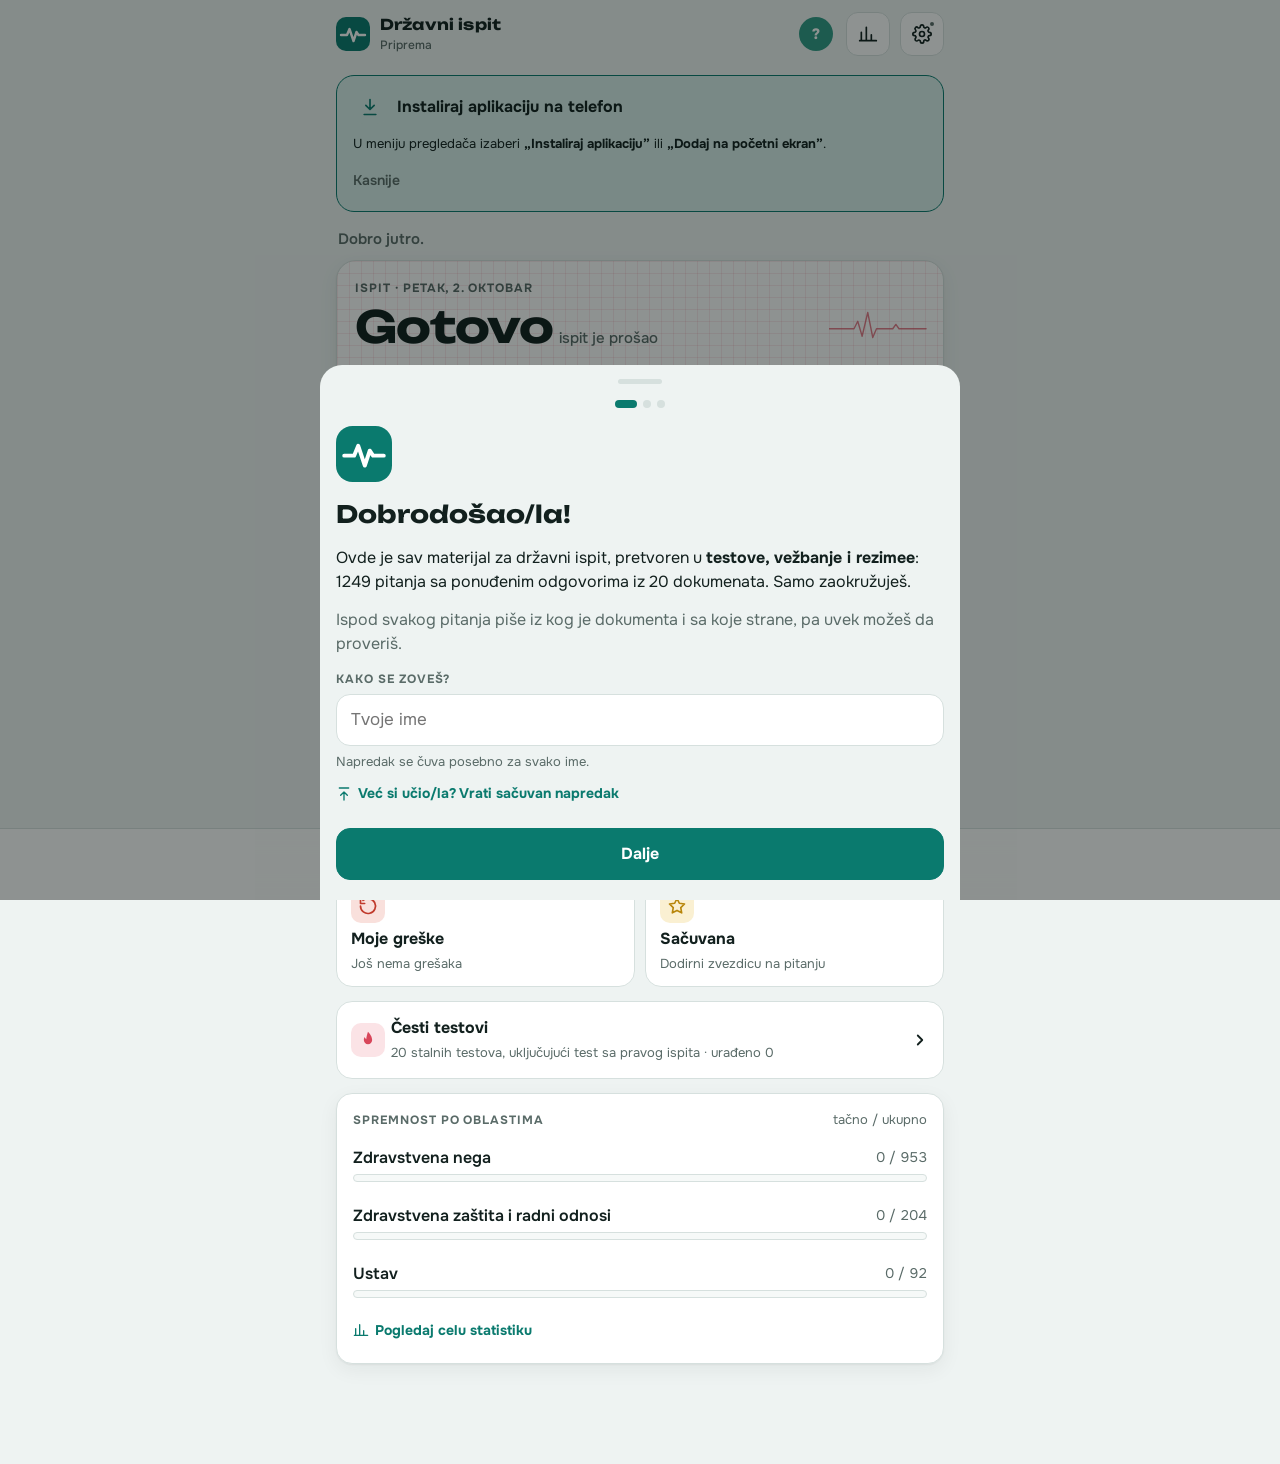
==== index.html @ fcc2c6a6 "Verzija 3.8: anonimni brojač korisnika i brojac.html Co-Authored-By: Claude Opus 5.5 <noreply@anthro" ====
<!doctype html>
<html lang="sr">
<head>
<meta charset="utf-8">
<meta name="viewport" content="width=device-width,initial-scale=1,viewport-fit=cover">
<title>Državni ispit</title>
<meta name="description" content="Priprema za državni ispit: testovi, vežbanje i rezimei.">
<meta property="og:type" content="website">
<meta property="og:title" content="Državni ispit">
<meta property="og:description" content="Priprema za državni ispit: testovi, vežbanje i rezimei">
<meta property="og:url" content="https://ksd966.github.io/drzavni-ispit/">
<meta property="og:image" content="https://ksd966.github.io/drzavni-ispit/icons/icon-512.png">
<meta name="robots" content="noindex,nofollow">
<meta name="theme-color" content="#EEF3F2" media="(prefers-color-scheme: light)">
<meta name="theme-color" content="#0C1413" media="(prefers-color-scheme: dark)">
<meta name="apple-mobile-web-app-capable" content="yes">
<meta name="mobile-web-app-capable" content="yes">
<meta name="apple-mobile-web-app-title" content="Državni ispit">
<meta name="apple-mobile-web-app-status-bar-style" content="default">
<meta name="format-detection" content="telephone=no">
<link rel="manifest" href="manifest.webmanifest">
<link rel="icon" type="image/png" sizes="192x192" href="icons/icon-192.png">
<link rel="apple-touch-icon" href="icons/apple-touch-icon.png">
<link rel="apple-touch-startup-image" media="(device-width: 375px) and (device-height: 667px) and (-webkit-device-pixel-ratio: 2) and (orientation: portrait) and (prefers-color-scheme: dark)" href="splash/splash-375x667@2-dark.png">
<link rel="apple-touch-startup-image" media="(device-width: 375px) and (device-height: 667px) and (-webkit-device-pixel-ratio: 2) and (orientation: portrait) and (prefers-color-scheme: light)" href="splash/splash-375x667@2.png">
<link rel="apple-touch-startup-image" media="(device-width: 375px) and (device-height: 812px) and (-webkit-device-pixel-ratio: 3) and (orientation: portrait) and (prefers-color-scheme: dark)" href="splash/splash-375x812@3-dark.png">
<link rel="apple-touch-startup-image" media="(device-width: 375px) and (device-height: 812px) and (-webkit-device-pixel-ratio: 3) and (orientation: portrait) and (prefers-color-scheme: light)" href="splash/splash-375x812@3.png">
<link rel="apple-touch-startup-image" media="(device-width: 390px) and (device-height: 844px) and (-webkit-device-pixel-ratio: 3) and (orientation: portrait) and (prefers-color-scheme: dark)" href="splash/splash-390x844@3-dark.png">
<link rel="apple-touch-startup-image" media="(device-width: 390px) and (device-height: 844px) and (-webkit-device-pixel-ratio: 3) and (orientation: portrait) and (prefers-color-scheme: light)" href="splash/splash-390x844@3.png">
<link rel="apple-touch-startup-image" media="(device-width: 393px) and (device-height: 852px) and (-webkit-device-pixel-ratio: 3) and (orientation: portrait) and (prefers-color-scheme: dark)" href="splash/splash-393x852@3-dark.png">
<link rel="apple-touch-startup-image" media="(device-width: 393px) and (device-height: 852px) and (-webkit-device-pixel-ratio: 3) and (orientation: portrait) and (prefers-color-scheme: light)" href="splash/splash-393x852@3.png">
<link rel="apple-touch-startup-image" media="(device-width: 402px) and (device-height: 874px) and (-webkit-device-pixel-ratio: 3) and (orientation: portrait) and (prefers-color-scheme: dark)" href="splash/splash-402x874@3-dark.png">
<link rel="apple-touch-startup-image" media="(device-width: 402px) and (device-height: 874px) and (-webkit-device-pixel-ratio: 3) and (orientation: portrait) and (prefers-color-scheme: light)" href="splash/splash-402x874@3.png">
<link rel="apple-touch-startup-image" media="(device-width: 414px) and (device-height: 736px) and (-webkit-device-pixel-ratio: 3) and (orientation: portrait) and (prefers-color-scheme: dark)" href="splash/splash-414x736@3-dark.png">
<link rel="apple-touch-startup-image" media="(device-width: 414px) and (device-height: 736px) and (-webkit-device-pixel-ratio: 3) and (orientation: portrait) and (prefers-color-scheme: light)" href="splash/splash-414x736@3.png">
<link rel="apple-touch-startup-image" media="(device-width: 414px) and (device-height: 896px) and (-webkit-device-pixel-ratio: 2) and (orientation: portrait) and (prefers-color-scheme: dark)" href="splash/splash-414x896@2-dark.png">
<link rel="apple-touch-startup-image" media="(device-width: 414px) and (device-height: 896px) and (-webkit-device-pixel-ratio: 2) and (orientation: portrait) and (prefers-color-scheme: light)" href="splash/splash-414x896@2.png">
<link rel="apple-touch-startup-image" media="(device-width: 414px) and (device-height: 896px) and (-webkit-device-pixel-ratio: 3) and (orientation: portrait) and (prefers-color-scheme: dark)" href="splash/splash-414x896@3-dark.png">
<link rel="apple-touch-startup-image" media="(device-width: 414px) and (device-height: 896px) and (-webkit-device-pixel-ratio: 3) and (orientation: portrait) and (prefers-color-scheme: light)" href="splash/splash-414x896@3.png">
<link rel="apple-touch-startup-image" media="(device-width: 428px) and (device-height: 926px) and (-webkit-device-pixel-ratio: 3) and (orientation: portrait) and (prefers-color-scheme: dark)" href="splash/splash-428x926@3-dark.png">
<link rel="apple-touch-startup-image" media="(device-width: 428px) and (device-height: 926px) and (-webkit-device-pixel-ratio: 3) and (orientation: portrait) and (prefers-color-scheme: light)" href="splash/splash-428x926@3.png">
<link rel="apple-touch-startup-image" media="(device-width: 430px) and (device-height: 932px) and (-webkit-device-pixel-ratio: 3) and (orientation: portrait) and (prefers-color-scheme: dark)" href="splash/splash-430x932@3-dark.png">
<link rel="apple-touch-startup-image" media="(device-width: 430px) and (device-height: 932px) and (-webkit-device-pixel-ratio: 3) and (orientation: portrait) and (prefers-color-scheme: light)" href="splash/splash-430x932@3.png">
<link rel="apple-touch-startup-image" media="(device-width: 440px) and (device-height: 956px) and (-webkit-device-pixel-ratio: 3) and (orientation: portrait) and (prefers-color-scheme: dark)" href="splash/splash-440x956@3-dark.png">
<link rel="apple-touch-startup-image" media="(device-width: 440px) and (device-height: 956px) and (-webkit-device-pixel-ratio: 3) and (orientation: portrait) and (prefers-color-scheme: light)" href="splash/splash-440x956@3.png">
</head>
<body>

<link rel="stylesheet" href="fonts/fonts.css">
<style>
/* Layout: phone-first app shell — sticky header, one scrolling view, fixed bottom tab bar. ECG-paper grid as the one signature motif. */
:root{
  --bg:#EEF3F2; --surface:#FFFFFF; --surface-2:#F6F9F8; --ink:#12201E; --muted:#5A6B68; --line:#D6E0DE;
  --accent:#0A7A6E; --accent-ink:#FFFFFF; --accent-soft:#D8EEEA;
  --ecg:#D8465A; --ecg-soft:#FBE3E6; --grid:rgba(216,70,90,.10);
  --good:#1E8A4B; --good-soft:#DDF3E5; --bad:#C0392B; --bad-soft:#F9E0DC; --warn:#A8690F; --warn-soft:#FBEBCF;
  --gold:#B8860B; --gold-soft:#FAF0D2;
  --a1:#2a78d6; --a2:#eb6834; --a3:#1baf7a; --a1-on:#FFFFFF; --a2-on:#12201E; --a3-on:#12201E; /* boje oblasti (grafikoni) */
  --shadow:0 1px 2px rgba(18,32,30,.06),0 6px 20px rgba(18,32,30,.06);
  --f-display:"Unbounded","Onest",system-ui,sans-serif; --f-body:"Onest",system-ui,-apple-system,"Segoe UI",sans-serif; --f-mono:"JetBrains Mono",ui-monospace,Menlo,monospace;
  --r:16px; --z:1;
}
@media (prefers-color-scheme: dark){:root:not([data-theme="light"]){
  --bg:#0C1413; --surface:#141F1D; --surface-2:#1A2725; --ink:#E4EEEB; --muted:#98ABA7; --line:#26352F;
  --accent:#3CC4B2; --accent-ink:#06201C; --accent-soft:#16332F;
  --ecg:#FF6F82; --ecg-soft:#3A1D23; --grid:rgba(255,111,130,.07);
  --good:#56C784; --good-soft:#15301F; --bad:#F26D5E; --bad-soft:#3A1C18; --warn:#E6AD4E; --warn-soft:#352914;
  --gold:#E8C35A; --gold-soft:#332A12;
  --a1:#3987e5; --a2:#d95926; --a3:#199e70; --a1-on:#06201C; --a2-on:#06201C; --a3-on:#06201C;
  --shadow:0 1px 2px rgba(0,0,0,.3),0 8px 24px rgba(0,0,0,.25); color-scheme:dark}}
:root[data-theme="dark"]{
  --bg:#0C1413; --surface:#141F1D; --surface-2:#1A2725; --ink:#E4EEEB; --muted:#98ABA7; --line:#26352F;
  --accent:#3CC4B2; --accent-ink:#06201C; --accent-soft:#16332F;
  --ecg:#FF6F82; --ecg-soft:#3A1D23; --grid:rgba(255,111,130,.07);
  --good:#56C784; --good-soft:#15301F; --bad:#F26D5E; --bad-soft:#3A1C18; --warn:#E6AD4E; --warn-soft:#352914;
  --gold:#E8C35A; --gold-soft:#332A12;
  --a1:#3987e5; --a2:#d95926; --a3:#199e70; --a1-on:#06201C; --a2-on:#06201C; --a3-on:#06201C;
  --shadow:0 1px 2px rgba(0,0,0,.3),0 8px 24px rgba(0,0,0,.25); color-scheme:dark}
*{box-sizing:border-box}
html,body{height:100%}
body{background:var(--bg);color:var(--ink);font-family:var(--f-body);font-size:16px;line-height:1.5;margin:0;-webkit-font-smoothing:antialiased;-webkit-tap-highlight-color:transparent;overscroll-behavior-y:none}
html{background:var(--bg);-webkit-text-size-adjust:100%;touch-action:manipulation}
body.locked{position:fixed;left:0;right:0;overflow:hidden}
body{-webkit-user-select:none;user-select:none;-webkit-touch-callout:none}
input,textarea{-webkit-user-select:text;user-select:text}
button{font:inherit;color:inherit;cursor:pointer;touch-action:manipulation}
.btn,.tile,.iconbtn,.big-cta,.resume,.task,.arow,.chip,.prow .pmain,nav.tabs .pill{transition:transform .12s ease,background-color .15s,border-color .15s}
.btn:active,.tile:active,.iconbtn:active,.big-cta:active,.resume:active,.task:active,.arow:active,.chip:active,.prow .pmain:active{transform:scale(.97)}
nav.tabs button:active .pill{transform:scale(.9)}
.ctgrid{display:grid;grid-template-columns:1fr 1fr;gap:10px}
.ctc{position:relative;display:flex;flex-direction:column;align-items:flex-start;gap:4px;text-align:left;border:1px solid var(--line);background:var(--surface);border-radius:var(--r);padding:46px 12px 12px;min-height:124px;transition:transform .12s ease}
.ctc:active{transform:scale(.97)}
.ctc.ispit{border-color:color-mix(in srgb,var(--ecg) 45%,var(--line))}
.ctc .ctb{position:absolute;left:10px;top:10px;font:700 14px/1 var(--f-mono);padding:7px 9px;border-radius:10px;background:var(--surface-2);color:var(--muted);border:1px solid var(--line)}
.ctc .ctb.good{background:var(--good-soft);color:var(--good);border-color:transparent}.ctc .ctb.mid{background:var(--warn-soft);color:var(--warn);border-color:transparent}.ctc .ctb.low{background:var(--bad-soft);color:var(--bad);border-color:transparent}
.ctc .ctn{position:absolute;right:10px;top:13px;font-size:12px;font-weight:700;color:var(--muted)}
.ctc b{font-size:15px;line-height:1.25}
.ctc small{font-size:12.5px;color:var(--muted);line-height:1.3}
.install{display:flex;flex-direction:column;gap:10px;border:1px solid var(--accent);background:var(--accent-soft);border-radius:18px;padding:14px 16px}
.install .row b{font-size:16px}
.install ol{margin:0;padding-left:20px;display:flex;flex-direction:column;gap:6px}
.install .shr{display:inline-grid;place-items:center;width:22px;height:22px;border-radius:6px;background:var(--surface);border:1px solid var(--line);vertical-align:-5px;color:var(--accent)}
.install .shr svg{width:14px;height:14px}
.upd{position:fixed;left:50%;transform:translateX(-50%);bottom:calc(84px + env(safe-area-inset-bottom,0px));z-index:45;border:0;border-radius:14px;background:var(--ink);color:var(--bg);padding:12px 16px;font-weight:600;box-shadow:var(--shadow);max-width:calc(100vw - 32px);animation:up .25s}
input,textarea{font:inherit;color:inherit}
h1,h2,h3{text-wrap:balance;margin:0}
.app{max-width:640px;margin:0 auto;min-height:100%;display:flex;flex-direction:column}
header.top{position:sticky;top:env(safe-area-inset-top,0px);z-index:20;background:color-mix(in srgb,var(--bg) 88%,transparent);backdrop-filter:blur(10px);-webkit-backdrop-filter:blur(10px);padding:12px 16px 10px;display:flex;align-items:center;gap:10px;border-bottom:1px solid transparent}
header.top.scrolled{border-bottom-color:var(--line)}
.brand{display:flex;align-items:center;gap:10px;flex:1;min-width:0}
.brand svg{flex:none}
.brand b{display:block;font-family:var(--f-display);font-weight:700;font-size:15px;letter-spacing:.01em;white-space:nowrap;overflow:hidden;text-overflow:ellipsis}
.brand small{display:block;font-size:12px;color:var(--muted);font-weight:500;white-space:nowrap;overflow:hidden;text-overflow:ellipsis}
.iconbtn{width:44px;height:44px;border-radius:12px;border:1px solid var(--line);background:var(--surface);display:grid;place-items:center;flex:none;position:relative}
.iconbtn svg{width:20px;height:20px}
.iconbtn.on{color:var(--gold);border-color:var(--gold);background:var(--gold-soft)}
.syncdot{position:absolute;right:7px;top:7px;width:8px;height:8px;border-radius:99px;background:var(--muted);border:2px solid var(--surface)}
.syncdot.ok{background:var(--good)}.syncdot.err{background:var(--warn)}
.avatar{--h:170;display:inline-grid;place-items:center;width:34px;height:34px;border-radius:50%;background:hsl(var(--h) 52% 40%);color:#fff;font-weight:800;font-size:15px;flex:none;line-height:1}
.avatar.lg{width:44px;height:44px;font-size:19px}
.iconbtn.avbtn{border-radius:50%;border-color:transparent;background:none}
.prow{display:flex;align-items:center;gap:4px;border:1px solid var(--line);border-radius:16px;background:var(--surface);padding:0 6px 0 0}
.prow.on{border-color:var(--accent);box-shadow:inset 0 0 0 1px var(--accent)}
.prow .pmain{flex:1;min-width:0;display:flex;align-items:center;gap:12px;border:0;background:none;padding:10px 12px;text-align:left;min-height:64px;color:var(--ink)}
.prow .pmain b{display:block;font-size:16px;overflow:hidden;text-overflow:ellipsis;white-space:nowrap}
.prow .pmain small{display:block;color:var(--muted);font-size:13px;margin-top:2px}
.prow .pmark{color:var(--accent);display:grid;place-items:center}.prow .pmark svg{width:22px;height:22px}
.prow .pdel{width:40px;height:40px;border-color:transparent;background:none;color:var(--muted)}
.prow .pdel:hover{color:var(--bad)}
.pnew{display:flex;gap:8px}.pnew .field{flex:1;min-width:0}
main#view{flex:1;padding:8px 16px calc(100px + env(safe-area-inset-bottom,0px));display:flex;flex-direction:column;gap:14px;zoom:var(--z)}
nav.tabs{position:fixed;left:0;right:0;bottom:0;z-index:30;background:color-mix(in srgb,var(--surface) 92%,transparent);backdrop-filter:blur(12px);-webkit-backdrop-filter:blur(12px);border-top:1px solid var(--line);padding:6px 8px calc(6px + env(safe-area-inset-bottom,0px))}
nav.tabs .in{max-width:640px;margin:0 auto;display:grid;grid-template-columns:repeat(5,1fr);gap:2px}
nav.tabs button{border:0;background:none;padding:6px 2px 4px;border-radius:12px;display:flex;flex-direction:column;align-items:center;gap:2px;font-size:11.5px;font-weight:600;color:var(--muted);min-height:52px;position:relative}
nav.tabs button svg{width:24px;height:24px}
nav.tabs button[aria-current="page"]{color:var(--accent)}
nav.tabs button[aria-current="page"] .pill{background:var(--accent-soft)}
nav.tabs .pill{padding:3px 14px;border-radius:999px;display:grid;place-items:center;transition:background .2s;position:relative}
nav.tabs .cnt{position:absolute;top:-2px;right:4px;min-width:18px;height:18px;padding:0 5px;border-radius:99px;background:var(--ecg);color:#fff;font-size:11px;font-weight:800;display:grid;place-items:center;font-family:var(--f-mono)}
.card{background:var(--surface);border:1px solid var(--line);border-radius:var(--r);padding:16px;box-shadow:var(--shadow)}
.flat{background:var(--surface);border:1px solid var(--line);border-radius:var(--r);padding:14px 16px}
.eyebrow{font-size:12px;font-weight:700;letter-spacing:.08em;text-transform:uppercase;color:var(--muted)}
.h1{font-family:var(--f-display);font-size:24px;font-weight:700;letter-spacing:-.01em}
.muted{color:var(--muted)}
.small{font-size:13px}
.row{display:flex;gap:10px;align-items:center}
.wrap{flex-wrap:wrap}
.grow{flex:1;min-width:0}
.stack{display:flex;flex-direction:column;gap:10px}
.grid2{display:grid;grid-template-columns:1fr 1fr;gap:10px}
.btn{display:inline-flex;align-items:center;justify-content:center;gap:8px;min-height:52px;padding:12px 18px;border-radius:14px;border:1px solid var(--line);background:var(--surface);font-weight:700;font-size:16px;text-align:center}
.btn.primary{background:var(--accent);border-color:var(--accent);color:var(--accent-ink)}
.btn.sm{min-height:40px;padding:8px 14px;font-size:14px;border-radius:12px}
.btn.block{width:100%}
.btn.good{background:var(--good);border-color:var(--good);color:#fff}
.btn.bad{background:var(--bad);border-color:var(--bad);color:#fff}
.btn:disabled{opacity:.45}
.btn svg,.fb .t svg,.li .mark svg{width:20px;height:20px;flex:none}
.link{border:0;background:none;padding:6px 0;color:var(--accent);font-weight:700;font-size:14px;display:inline-flex;align-items:center;gap:6px}
.link svg{width:16px;height:16px}
.link.quiet{color:var(--muted);font-weight:600}
.btn:focus-visible,.iconbtn:focus-visible,nav.tabs button:focus-visible,.opt:focus-visible,.tile:focus-visible,.chip:focus-visible,.link:focus-visible,.seg button:focus-visible,.task:focus-visible,.arow:focus-visible,.resume:focus-visible,.big-cta:focus-visible{outline:3px solid color-mix(in srgb,var(--accent) 60%,transparent);outline-offset:2px}
/* hero */
.greet{font-size:15px;color:var(--muted);font-weight:600;margin:2px 2px -4px}
.greet b{color:var(--ink)}
.hero{position:relative;overflow:hidden;border-radius:20px;padding:18px 18px 16px;background:var(--surface);border:1px solid var(--line);box-shadow:var(--shadow);
  background-image:linear-gradient(var(--grid) 1px,transparent 1px),linear-gradient(90deg,var(--grid) 1px,transparent 1px);background-size:12px 12px}
.hero .countrow{display:flex;align-items:center;gap:8px;margin:8px 0 14px}
.hero .count{font-family:var(--f-display);font-weight:700;font-size:44px;line-height:1;letter-spacing:-.02em;font-variant-numeric:tabular-nums;white-space:nowrap}
.hero .count small{font-size:15px;font-weight:500;letter-spacing:0;margin-left:6px;color:var(--muted);font-family:var(--f-body)}
.hero svg.pulse{position:absolute;right:14px;top:44px;width:100px;height:40px;opacity:.7;pointer-events:none}
.hero>*{position:relative}
.pulse path{fill:none;stroke:var(--ecg);stroke-width:2.2;stroke-linecap:round;stroke-linejoin:round}
@media (prefers-reduced-motion:no-preference){.pulse path{stroke-dasharray:260;stroke-dashoffset:260;animation:draw 2.4s ease-out .2s forwards}@keyframes draw{to{stroke-dashoffset:0}}}
.bar{height:10px;border-radius:99px;background:var(--surface-2);border:1px solid var(--line);overflow:hidden}
.bar i{display:block;height:100%;background:var(--accent);border-radius:99px;transition:width .6s}
.bar.thin{height:8px}
.arow{display:grid;grid-template-columns:1fr auto;gap:4px 10px;align-items:center;border:0;background:none;padding:6px 0;text-align:left;width:100%}
.arow .bar{grid-column:1/-1}
.arow b{font-weight:600}
.arow span{font-variant-numeric:tabular-nums;color:var(--muted);font-size:14px}
.tile{display:flex;flex-direction:column;align-items:flex-start;gap:6px;text-align:left;border:1px solid var(--line);background:var(--surface);border-radius:var(--r);padding:14px;min-height:92px}
.tile b{font-size:16px;line-height:1.25}
.tile span.s{font-size:13px;color:var(--muted);line-height:1.35}
.tile.h{flex-direction:row;align-items:center;min-height:68px}
.ic{width:34px;height:34px;border-radius:10px;display:grid;place-items:center;background:var(--accent-soft);color:var(--accent);flex:none}
.ic svg{width:20px;height:20px}
.hot .ic{background:var(--ecg-soft);color:var(--ecg)}
.warn .ic{background:var(--bad-soft);color:var(--bad)}
.gold .ic{background:var(--gold-soft);color:var(--gold)}
.big-cta{display:flex;align-items:center;gap:14px;text-align:left;width:100%;border:0;border-radius:18px;padding:16px 18px;background:var(--accent);color:var(--accent-ink);box-shadow:var(--shadow)}
.big-cta b{display:block;font-size:18px}
.big-cta span{font-size:14px;opacity:.85}
.big-cta svg{width:28px;height:28px;flex:none}
.resume{display:flex;align-items:center;gap:12px;width:100%;text-align:left;border:1.5px dashed var(--accent);background:var(--accent-soft);border-radius:16px;padding:12px 14px}
.resume svg{width:24px;height:24px;color:var(--accent);flex:none}
/* plan checklist */
.plan{margin:0;padding:0;display:flex;flex-direction:column}
.plan li{list-style:none}
.task{display:flex;align-items:center;gap:12px;width:100%;border:0;background:none;padding:10px 0;text-align:left;border-top:1px solid var(--line)}
.plan li:first-child .task{border-top:0}
.task .box{width:26px;height:26px;border-radius:8px;border:2px solid var(--line);display:grid;place-items:center;flex:none;color:transparent}
.task.done .box{background:var(--good);border-color:var(--good);color:#fff}
.task .box svg{width:16px;height:16px}
.task.done .t{color:var(--muted);text-decoration:line-through;text-decoration-color:color-mix(in srgb,var(--muted) 50%,transparent)}
.task .t{font-weight:600;line-height:1.3}
.task .p{font-family:var(--f-mono);font-size:13px;color:var(--muted);white-space:nowrap}
.task>svg{color:var(--muted);flex:none}
/* badges & chips */
.badges{display:flex;flex-wrap:wrap;gap:6px}
.badge{display:inline-flex;align-items:center;gap:4px;font-size:12px;font-weight:700;padding:3px 9px;border-radius:999px;background:var(--surface-2);color:var(--muted);border:1px solid var(--line)}
.badge svg{width:13px;height:13px}
.badge.exam{background:var(--ecg-soft);color:var(--ecg);border-color:transparent}
.badge.hot{background:var(--warn-soft);color:var(--warn);border-color:transparent}
.badge.check{background:var(--warn-soft);color:var(--warn);border-color:var(--warn)}
.badge.area{background:var(--accent-soft);color:var(--accent);border-color:transparent}
.chips{display:flex;gap:8px;overflow-x:auto;padding:2px 0 4px;scrollbar-width:none}
.chips::-webkit-scrollbar{display:none}
.chips.wrap{flex-wrap:wrap;overflow:visible}
.chip{flex:none;border:1px solid var(--line);background:var(--surface);border-radius:999px;padding:8px 14px;font-weight:600;font-size:14px;min-height:40px}
.chip[aria-pressed="true"]{background:var(--ink);color:var(--bg);border-color:var(--ink)}
.src{font-family:var(--f-mono);font-size:12px;color:var(--muted);line-height:1.5}
.src b{font-weight:600;color:var(--ink)}
/* quiz */
.qtop{display:flex;align-items:center;gap:10px}
.dots{flex:1;display:flex;gap:3px;align-items:center;min-width:0}
.dots i{flex:1;height:8px;border-radius:99px;background:var(--surface-2);border:1px solid var(--line);min-width:3px}
.dots i.cur{background:var(--accent-soft);border-color:var(--accent)}
.dots i.ok{background:var(--good);border-color:var(--good)}
.dots i.no{background:var(--bad);border-color:var(--bad)}
.dots i.ans{background:var(--muted);border-color:var(--muted)}
.qnum{font-family:var(--f-mono);font-size:13px;color:var(--muted);font-variant-numeric:tabular-nums;white-space:nowrap}
.qcard{background:var(--surface);border:1px solid var(--line);border-radius:20px;padding:18px;box-shadow:var(--shadow);display:flex;flex-direction:column;gap:14px}
.qtext{font-size:20px;font-weight:650;line-height:1.35}
.qhint{font-size:13px;font-weight:700;color:var(--ecg);text-transform:uppercase;letter-spacing:.05em}
.opts{display:flex;flex-direction:column;gap:10px}
.opt{display:flex;gap:12px;align-items:flex-start;text-align:left;width:100%;border:1.5px solid var(--line);background:var(--surface);border-radius:14px;padding:14px;min-height:56px;font-size:16px;line-height:1.4;transition:transform .08s,border-color .15s,background .15s}
.opt:active{transform:scale(.99)}
.opt .k{flex:none;width:28px;height:28px;border-radius:8px;display:grid;place-items:center;font-weight:800;font-size:14px;background:var(--surface-2);border:1px solid var(--line);font-family:var(--f-mono)}
.opt.sel{border-color:var(--accent);background:var(--accent-soft)}
.opt.sel .k{background:var(--accent);color:var(--accent-ink);border-color:var(--accent)}
.opt.ok{border-color:var(--good);background:var(--good-soft)}
.opt.ok .k{background:var(--good);color:#fff;border-color:var(--good)}
.opt.no{border-color:var(--bad);background:var(--bad-soft)}
.opt.no .k{background:var(--bad);color:#fff;border-color:var(--bad)}
.opt.dim{opacity:.55}
@media (prefers-reduced-motion:no-preference){
  .pop{animation:pop .35s cubic-bezier(.2,1.6,.4,1)} @keyframes pop{0%{transform:scale(.97)}60%{transform:scale(1.02)}100%{transform:scale(1)}}
  .shake{animation:shake .38s} @keyframes shake{20%{transform:translateX(-6px)}40%{transform:translateX(6px)}60%{transform:translateX(-4px)}80%{transform:translateX(3px)}}
}
.fb{border-radius:14px;padding:14px;display:flex;flex-direction:column;gap:8px;border:1px solid var(--line);background:var(--surface-2)}
.fb.ok{background:var(--good-soft);border-color:transparent}
.fb.no{background:var(--bad-soft);border-color:transparent}
.fb .t{font-weight:800;display:flex;align-items:center;gap:8px}
.fb.ok .t{color:var(--good)} .fb.no .t{color:var(--bad)}
.note{border-left:3px solid var(--warn);background:var(--warn-soft);padding:10px 12px;border-radius:8px;font-size:14px}
.answer{font-size:17px;line-height:1.45}
.answer ul{margin:4px 0 0;padding-left:20px}
.sticky-foot{position:sticky;bottom:calc(76px + env(safe-area-inset-bottom,0px));padding-top:6px;background:linear-gradient(transparent,var(--bg) 30%);display:flex;gap:10px}
.timer{font-family:var(--f-mono);font-weight:600;font-size:14px;padding:4px 10px;border-radius:999px;background:var(--surface);border:1px solid var(--line);font-variant-numeric:tabular-nums}
.timer.low{color:var(--bad);border-color:var(--bad)}
.kbd{font-family:var(--f-mono);font-size:11px;padding:1px 5px;border:1px solid var(--line);border-radius:5px;color:var(--muted)}
@media (hover:none){.kbdhint{display:none}}
/* fokus: dok se radi pitanje ekran stoji – bez skrola, bez gornje trake i donjeg menija */
body.focus{position:fixed;inset:0;width:100%;overflow:hidden;overscroll-behavior:none}
body.focus header.top,body.focus nav.tabs{display:none}
body.focus main#view{position:fixed;left:0;right:0;top:0;bottom:0;max-width:640px;margin:0 auto;padding:calc(env(safe-area-inset-top,0px) + 10px) 14px calc(env(safe-area-inset-bottom,0px) + 12px);gap:10px;overflow:hidden;touch-action:manipulation}
body.focus main#view.fade-in{animation:none}
body.focus .qcard{flex:1 1 auto;min-height:0;overflow:hidden;gap:12px;padding:16px}
body.focus .qcard.scroll{overflow-y:auto;-webkit-overflow-scrolling:touch;overscroll-behavior:contain;touch-action:pan-y}
body.focus .sticky-foot{position:static;background:none;padding-top:0;flex:none}
body.focus .qcard.c1{gap:9px;padding:13px}
body.focus .qcard.c1 .qtext{font-size:18px}
body.focus .qcard.c1 .opts{gap:7px}
body.focus .qcard.c1 .opt{padding:10px 12px;min-height:46px;font-size:15px}
body.focus .qcard.c1 .fb{padding:11px;gap:5px}
body.focus .qcard.c1 .answer,body.focus .qcard.c1 .fb{font-size:14.5px}
body.focus .qcard.c2 .opt.dim{display:none}
body.focus .qcard.c2 .src{font-size:11px}
body.focus .qcard.c3 .qtext{font-size:16px}
body.focus .qcard.c3 .opt{font-size:14px;padding:8px 10px;min-height:40px}
body.focus .qcard.c3 .fb,body.focus .qcard.c3 .note{font-size:13px}
body.focus .qcard.c3 .badges{display:none}
body.focus .fbright{display:none}
body.focus .qcard.c4 .fb .src,body.focus .qcard.c4 #rep{display:none}
body.focus .qcard.c4 .qtext{font-size:15px}
body.focus .qcard.c5 .opt{font-size:13px;line-height:1.3;padding:7px 9px;min-height:36px;gap:8px}
body.focus .qcard.c5 .opt .k{width:24px;height:24px;font-size:12px}
body.focus .qcard.c5 .fb,body.focus .qcard.c5 .note,body.focus .qcard.c5 .answer{font-size:12.5px;line-height:1.35}
/* results */
.score{font-family:var(--f-display);font-weight:700;font-size:56px;line-height:1;font-variant-numeric:tabular-nums}
.ring{width:132px;height:132px;flex:none}
.ring circle{fill:none;stroke-width:12}
.ring .bgc{stroke:var(--surface-2)}
.ring .fgc{stroke-linecap:round;transition:stroke-dashoffset 1s}
.ring text{font-family:var(--f-display);font-weight:700;fill:var(--ink);font-size:30px}
.list{display:flex;flex-direction:column;gap:10px}
.li{background:var(--surface);border:1px solid var(--line);border-radius:14px;padding:12px 14px;display:flex;flex-direction:column;gap:6px}
.li .q{font-weight:650}
.li .a{color:var(--good);font-weight:600}
.li .y{color:var(--bad);text-decoration:line-through}
.li .mark{flex:none;width:22px;height:22px;display:grid;place-items:center}
.li.click{cursor:pointer}
/* stats */
.kpis{display:grid;grid-template-columns:1fr 1fr;gap:10px}
.kpi{background:var(--surface);border:1px solid var(--line);border-radius:14px;padding:12px 14px}
.kpi b{display:block;font-family:var(--f-display);font-size:26px;font-weight:700;font-variant-numeric:tabular-nums;line-height:1.15}
.kpi span{font-size:13px;color:var(--muted)}
.chart{width:100%;height:auto;display:block}
.rulebox{display:flex;gap:12px;align-items:flex-start;border:1px solid var(--line);background:var(--surface);border-radius:var(--r);padding:14px}
.rulebox>.ic{width:36px;height:36px;border-radius:10px;display:grid;place-items:center;background:var(--accent-soft);color:var(--accent);flex:none}
.rulebox>.ic svg{width:20px;height:20px}
.rmix{display:flex;flex-wrap:wrap;gap:4px 14px;margin:4px 0 2px;font-weight:600;font-size:15px}
.rmix>span{display:inline-flex;align-items:center;gap:6px}
.rmix i{width:10px;height:10px;border-radius:3px;display:inline-block}
/* statistika: ukupno + pie chart po oblastima */
.sum-hero{display:flex;align-items:baseline;gap:10px;flex-wrap:wrap}
.sum-hero b{font-family:var(--f-display);font-size:48px;font-weight:700;line-height:1}
.sum-hero span{color:var(--muted);font-size:15px}
.okbar{display:flex;gap:2px;height:12px;border-radius:99px;overflow:hidden;background:var(--surface-2)}
.okbar i{display:block;height:100%}
.okbar .k{background:var(--good)}.okbar .w{background:var(--bad)}
.sum3{display:grid;grid-template-columns:repeat(3,1fr);gap:8px}
.sum3 div{border:1px solid var(--line);border-radius:14px;padding:10px 12px;background:var(--surface-2)}
.sum3 b{display:flex;align-items:center;gap:6px;font-size:22px;font-weight:700;line-height:1.2}
.sum3 b svg{width:18px;height:18px;flex:none}
.sum3 .ok b svg{color:var(--good)}.sum3 .no b svg{color:var(--bad)}
.sum3 span{display:block;font-size:13px;color:var(--muted)}
.pie-wrap{display:flex;align-items:center;gap:16px}
.pie{width:190px;flex:none;display:block;overflow:visible}
.pie path{stroke:var(--surface);stroke-width:2;stroke-linejoin:round;cursor:pointer;transition:opacity .2s;outline:none}
.pie path:focus-visible{stroke:var(--ink)}
.pie.sel path:not(.on),.pie.sel .pl:not(.on){opacity:.28}
.pie .pl{font:700 13px/1 var(--f-body);pointer-events:none}
.pie .c1{font:700 30px/1 var(--f-display);fill:var(--ink)}.pie .c2{font:500 12px/1 var(--f-body);fill:var(--muted)}
.plg{flex:1;min-width:0;display:flex;flex-direction:column;gap:6px}
.plg button{display:grid;grid-template-columns:14px 1fr auto;column-gap:10px;row-gap:2px;align-items:center;text-align:left;border:1px solid var(--line);background:var(--surface);border-radius:12px;padding:10px 12px;color:var(--ink);transition:opacity .2s}
.plg button .sw{width:14px;height:14px;border-radius:4px}
.plg button b{font-size:15px}
.plg button .pp{font:700 16px/1 var(--f-mono)}
.plg button small{grid-column:2 / 4;color:var(--muted);font-size:13px}
.plg.sel button:not(.on){opacity:.45}
.plg button.on{border-color:var(--ink)}
@media (max-width:430px){.pie-wrap{flex-direction:column;align-items:stretch}.pie{margin:0 auto}}
.chart text{font-family:var(--f-mono);font-size:11px;fill:var(--muted)}
.chart .v{fill:var(--ink);font-weight:600}
.ach{display:grid;grid-template-columns:repeat(auto-fill,minmax(140px,1fr));gap:10px}
.achi{border:1px solid var(--line);border-radius:14px;padding:12px;background:var(--surface);display:flex;flex-direction:column;gap:6px}
.achi .ic{background:var(--surface-2);color:var(--muted)}
.achi.on .ic{background:var(--gold-soft);color:var(--gold)}
.achi b{font-size:14px;line-height:1.25}
.achi span{font-size:12px;color:var(--muted);line-height:1.3}
.achi:not(.on){opacity:.7}
/* nivo znanja */
.boxes{display:flex;gap:4px;width:110px}
.boxes i{flex:1;height:6px;border-radius:99px;background:var(--surface-2);border:1px solid var(--line)}
.boxes i.on{background:var(--accent);border-color:var(--accent)}
/* learn */
details.acc{background:var(--surface);border:1px solid var(--line);border-radius:14px;overflow:hidden}
details.acc summary{list-style:none;padding:14px 16px;font-weight:700;display:flex;align-items:center;gap:10px;cursor:pointer;min-height:52px}
details.acc summary::-webkit-details-marker{display:none}
details.acc summary .ic{width:30px;height:30px}
details.acc summary .chev{margin-left:auto;transition:transform .2s;color:var(--muted);flex:none;display:grid}
details.acc[open] summary .chev{transform:rotate(90deg)}
details.acc .body{padding:0 16px 16px;display:flex;flex-direction:column;gap:10px}
.pct{font-family:var(--f-mono);font-size:12px;font-weight:700;padding:2px 8px;border-radius:99px;background:var(--surface-2);color:var(--muted);flex:none}
.pct.good{background:var(--good-soft);color:var(--good)}.pct.mid{background:var(--warn-soft);color:var(--warn)}.pct.low{background:var(--bad-soft);color:var(--bad)}
.numrow{display:grid;grid-template-columns:minmax(0,1fr) auto;gap:2px 12px;padding:10px 0;border-top:1px solid var(--line);align-items:baseline}
.numrow:first-child{border-top:0}
.numrow .nk{font-size:15px;font-weight:600}
.numrow .nv{font-family:var(--f-mono);font-weight:700;color:var(--accent);text-align:right;max-width:46vw;font-size:14px}
.numrow .src{grid-column:1/-1}
mark{background:color-mix(in srgb,var(--warn) 30%,transparent);color:inherit;border-radius:3px;padding:0 1px}
input.field,textarea.field{width:100%;min-height:52px;border-radius:14px;border:1.5px solid var(--line);background:var(--surface);color:var(--ink);font-size:17px;padding:12px 14px}
textarea.field{min-height:90px;resize:vertical}
input.field:focus,textarea.field:focus{outline:none;border-color:var(--accent)}
.sw{position:relative}
.sw>span{position:absolute;left:14px;top:50%;transform:translateY(-50%);width:20px;height:20px;color:var(--muted);display:grid}
.sw>span svg{width:20px;height:20px}
.sw input{padding-left:44px}
/* sheet */
.scrim{position:fixed;inset:0;background:rgba(6,14,12,.45);z-index:50;display:flex;align-items:flex-end;justify-content:center;animation:fade .2s;overscroll-behavior:contain}
.sheet{width:100%;max-width:640px;max-height:90vh;max-height:90dvh;overflow-y:auto;-webkit-overflow-scrolling:touch;overscroll-behavior:contain;background:var(--bg);border-radius:22px 22px 0 0;padding:10px 16px calc(20px + env(safe-area-inset-bottom,0px));display:flex;flex-direction:column;gap:14px;animation:up .25s cubic-bezier(.2,.8,.2,1)}
.sheet .grab{width:44px;height:5px;border-radius:99px;background:var(--line);margin:4px auto 2px;flex:none}
@keyframes up{from{transform:translateY(40px);opacity:.4}} @keyframes fade{from{opacity:0}}
.seg{display:grid;grid-auto-flow:column;grid-auto-columns:1fr;background:var(--surface-2);border:1px solid var(--line);border-radius:12px;padding:3px;gap:3px}
.seg button{border:0;background:transparent;border-radius:9px;padding:9px 6px;font-weight:600;font-size:14px;min-height:40px}
.seg button[aria-pressed="true"]{background:var(--surface);box-shadow:var(--shadow);color:var(--accent)}
.steps{display:flex;gap:6px;justify-content:center}
.steps i{width:8px;height:8px;border-radius:99px;background:var(--line);transition:width .2s}
.steps i.on{background:var(--accent);width:22px}
.toast{position:fixed;left:50%;top:calc(70px + env(safe-area-inset-top,0px));transform:translateX(-50%);background:var(--ink);color:var(--bg);padding:10px 16px;border-radius:12px;font-weight:600;z-index:60;box-shadow:var(--shadow);animation:up .2s;max-width:calc(100vw - 32px);text-align:center}
.empty{text-align:center;padding:28px 12px;color:var(--muted)}
.kv{display:flex;justify-content:space-between;gap:10px;padding:8px 0;border-top:1px solid var(--line);font-size:15px}
.kv:first-child{border-top:0}
.kv b{font-variant-numeric:tabular-nums;text-align:right}
.fade-in{animation:fade .25s}
canvas.confetti{position:fixed;inset:0;pointer-events:none;z-index:70}
@media (prefers-reduced-motion:reduce){*{animation:none!important;transition:none!important}}
@media (max-width:360px){.qtext{font-size:18px}.hero .count{font-size:38px}}
</style>

<div class="app">
  <header class="top" id="top">
    <div class="brand">
      <svg width="34" height="34" viewBox="0 0 34 34" aria-hidden="true"><rect width="34" height="34" rx="10" fill="var(--accent)"/><path d="M5 18h6l2.5-6 4 12 3-9 2 3H29" fill="none" stroke="var(--accent-ink)" stroke-width="2.4" stroke-linecap="round" stroke-linejoin="round"/></svg>
      <div class="grow"><b id="title">Državni ispit</b><small id="subtitle">Priprema</small></div>
    </div>
    <button class="iconbtn avbtn" id="btnProfile" aria-label="Profil"></button>
    <button class="iconbtn" id="btnStats" aria-label="Statistika"></button>
    <button class="iconbtn" id="btnSettings" aria-label="Podešavanja"></button>
  </header>
  <main id="view" tabindex="-1"></main>
</div>
<nav class="tabs" aria-label="Glavni meni"><div class="in" id="tabs"></div></nav>

<script>
const DATA = {"docs":["ZDR nega (bitno)","Nova pitanja NEGA (1. dec)","Najčešća pitanja – zdravstvena nega","ZN pitanja 2020 (prijemni)","Maturska skripta","Skripta 1678… (546 pitanja)","Pitanja stručni ispit (dodatna)","Nova pitanja NEGA (4. dec)","Februarski rok","ZDR. ZAŠTITA – najčešća pitanja","Nega 2 (udžbenik)","USTAV – najčešća pitanja","Ustav – ispravljeno","KMST zbirka (licencni ispit)","Nega 4 (udžbenik)","Nega 1 (udžbenik)","Nega 500","Nega 3 (udžbenik)","Test sa ispita (Marija)","Položaj bolesnika u postelji"],"items":[{"id":"750526d","a":"nega","t":"mc","q":"Koliki je broj respiracija u minuti kod odraslih osoba?","s":[[0,1],[1,1],[2,13]],"f":3,"g":0,"o":["12–14","16–18","18–20"],"c":[2],"ans":"18–20 respiracija u minuti.","x":1},{"id":"2967692","a":"nega","t":"mc","q":"Gde se nalazi centar za disanje?","s":[[0,1],[1,1],[2,7],[0,0]],"f":3,"g":1,"o":["Produžena moždina","Hipofiza","Hipotalamus"],"c":[0],"ans":"Centar za disanje je u produženoj moždini.","x":1},{"id":"13d546a","a":"nega","t":"mc","q":"Šta se pregleda kolposkopijom?","s":[[0,1],[1,1]],"f":5,"g":2,"o":["Debelo crevo","Grlić materice i vaginalni kanal pod uvećanjem","Tanko crevo"],"c":[1],"ans":"Ginekološki pregled grlića materice i vaginalnog kanala pod uvećanjem.","x":1},{"id":"8e60d86","a":"nega","t":"mc","q":"Šta je kolposkopija?","s":[[3,26]],"f":5,"g":2,"o":["Posmatranje debelog creva endoskopom","Posmatranje tankog creva endoskopom","Posmatranje grlića materice i vaginalnog kanala pod uvećanjem"],"c":[2]},{"id":"21af25e","a":"nega","t":"mc","q":"Kolposkopija je:","s":[[4,32],[5,8]],"f":5,"g":2,"o":["Metoda pregleda grlića materice i sluzokože vagine","Metoda uzimanja karličnih mera","Endoskopski pregled materice"],"c":[0]},{"id":"85cd873","a":"nega","t":"mc","q":"Koliko odvoda ima standardni EKG?","s":[[0,1],[1,1],[2,7]],"f":3,"g":3,"o":["10 odvoda","8 odvoda","12 odvoda"],"c":[2],"ans":"12 odvoda.","x":1},{"id":"6261b01","a":"nega","t":"mc","q":"Na kojoj temperaturi se obavlja sterilizacija ozonom?","s":[[0,1],[1,1],[18,0]],"f":2,"g":4,"o":["30,8–36 °C","25–55 °C","180 °C"],"c":[0],"ans":"Na sobnoj temperaturi, 30,8–36 °C, traje oko 4 h i 30 min.","x":1,"mt":24},{"id":"9ab125c","a":"nega","t":"mc","q":"Šta se koristi kada postoje hemoroidi ili krvarenje iz anusa?","s":[[0,1],[1,1]],"f":2,"g":5,"o":["Supozitorije, masti","NaCl","Alkoholne obloge"],"c":[0],"ans":"Supozitorije i masti.","x":1},{"id":"fe66a05","a":"nega","t":"mc","q":"Šta je Čejn-Stoksovo disanje?","s":[[0,1],[1,1]],"f":2,"g":6,"o":["Patološki oblik paradoksalnog disanja: smenjuju se periodi apneje (10–30 s) sa periodima normalnog disanja","Vid patološkog disanja u kome se periodično smenjuju rastuća hiperpneja (ubrzano duboko disanje) i apneja (kratkotrajni prekid disanja)"],"c":[1],"ans":"Periodično se smenjuju rastuća hiperpneja i apneja.","n":"Na ispitu je ovo pitanje bilo drugačije formulisano.","x":1},{"id":"70cb0f4","a":"nega","t":"mc","q":"Kako se zove postupak kojim se utvrđuje uticaj fizičkog napora na rad srca?","s":[[0,1],[1,1]],"f":2,"g":7,"o":["Ergometrija","Elektrokardiografija","Laparoskopija"],"c":[0],"ans":"Ergometrija (test fizičkog opterećenja).","x":1},{"id":"3e24adb","a":"nega","t":"mc","q":"Koliko stadijuma ima dekubitus?","s":[[0,1],[1,1]],"f":2,"g":8,"o":["6","4","2"],"c":[1],"ans":"4 stadijuma.","x":1},{"id":"9e2c5da","a":"nega","t":"mc","q":"Kakav može biti položaj bolesnika u postelji?","s":[[0,2],[1,1]],"f":2,"g":9,"o":["Aktivan","Pasivan","Prinudan","Sve navedeno je tačno"],"c":[3],"ans":"Aktivan, pasivan i prinudan.","x":1},{"id":"325fbd9","a":"nega","t":"mc","q":"Posle koliko sati od prijema u bolnicu nastaju intrahospitalne infekcije?","s":[[0,2],[1,2]],"f":2,"g":10,"o":["12 h","24 h","48 h"],"c":[2],"ans":"48 h od prijema u bolnicu.","x":1},{"id":"77a7cef","a":"nega","t":"mc","q":"Šta je hiperfleksija ekstremiteta?","s":[[0,2],[1,2]],"f":2,"g":11,"o":["Oduzetost gornjih ekstremiteta","Metoda hemostaze (prinudna fiksacija)","Ograničen pokret u zglobu"],"c":[1],"ans":"Prinudna fiksacija, metoda hemostaze.","x":1},{"id":"435d2cb","a":"nega","t":"mc","q":"Koliki je najmanji, a koliki najveći broj bodova na Glasgow koma skali?","s":[[0,2],[1,2]],"f":2,"g":12,"o":["Najmanji 3, najveći 15","Najmanji 5, najveći 12","Najmanji 2, najveći 11"],"c":[0],"ans":"Najmanje 3 (duboka koma – smrt), najviše 15 (potpuno očuvana funkcija).","x":1},{"id":"54baf57","a":"nega","t":"mc","q":"Šta je kalorijski test?","s":[[0,2],[1,2]],"f":2,"g":13,"o":["Test procene unetih kalorija u organizam","Ispitivanje funkcije sluha i ravnoteže: uvo se ispira vodom 30–40 s i posmatra odgovor","Test ispravnosti sterilizacije"],"c":[1],"ans":"Ispitivanje funkcije sluha i ravnoteže.","x":1},{"id":"5aff6b7","a":"nega","t":"mc","q":"Celijakija je intolerancija na:","s":[[0,2],[1,2]],"f":2,"g":14,"o":["Šećer","Masti","Gluten"],"c":[2],"ans":"Gluten.","x":1},{"id":"3c029d5","a":"nega","t":"mc","q":"Koliko dugo braunila (i.v. kanila) može da stoji uz redovno održavanje?","s":[[0,2],[1,2]],"f":2,"g":15,"o":["12 sati","7 dana","24 sata"],"c":[1],"ans":"Do 7 dana (u materijalu: braunila do 7 dana, kanila 48–72 h).","n":"U drugim skriptama piše da se i.v. kanila menja na 48–72 h. Na ovom ispitnom pitanju tačno je 7 dana.","x":1},{"id":"d0ecbe8","a":"nega","t":"mc","q":"Miksedem se javlja kod:","s":[[0,2],[1,2]],"f":2,"g":16,"o":["Hipotireoze","Hipertireoze","Insuficijencije nadbubrega"],"c":[0],"ans":"Kod hipotireoze – posledica manjka tireoidnih hormona (smanjena funkcija štitne žlezde).","x":1},{"id":"355b466","a":"nega","t":"mc","q":"Koliko traje inkubacija kod malih boginja (morbila)?","s":[[0,2],[1,2]],"f":2,"g":17,"o":["2 dana nakon kontakta sa zaraženom osobom","5 dana nakon kontakta sa zaraženom osobom","7–15 dana nakon kontakta sa zaraženom osobom"],"c":[2],"ans":"Prosečno 7–15 dana nakon kontakta. Vakcina: MMR.","x":1},{"id":"b49c45c","a":"nega","t":"mc","q":"Koja vakcina štiti od malih boginja?","s":[[0,3],[1,2]],"f":2,"g":18,"ans":"MMR vakcina.","x":1,"o":["MMR vakcina","Primarni nivo","BCG limfadenitis"],"c":[0],"gen":1},{"id":"f021859","a":"nega","t":"mc","q":"Koji su znaci hipoksije?","s":[[0,3],[1,3]],"f":2,"g":19,"o":["Glavobolja, kratak dah, ubrzan rad srca, kašljanje","Bol u stomaku, temperatura","Gađenje, nesvestica, povraćanje"],"c":[0],"ans":"Hipoksija je smanjena količina kiseonika u tkivima i ćelijama: glavobolja, kratak dah, ubrzan rad srca, kašljanje.","x":1},{"id":"0cdbb34","a":"nega","t":"mc","q":"Norton skala služi za procenu:","s":[[0,3],[1,3]],"f":2,"g":20,"o":["Dekubitusa","Bola","Stanja svesti"],"c":[0],"ans":"Procena rizika za dekubitus; 18–20 bodova = minimalni rizik.","x":1},{"id":"fa13841","a":"nega","t":"mc","q":"Kolika je prosečna gustina urina?","s":[[0,3],[1,3]],"f":2,"g":21,"o":["1012–1025","1005–1030","1025–1035"],"c":[0],"ans":"1012–1025.","x":1},{"id":"45b1dbe","a":"nega","t":"mc","q":"Po pravilu „devetke” kod opekotina, koliko procenata površine tela zauzimaju glava, vrat i lice?","s":[[0,3],[1,3]],"f":2,"g":22,"o":["15%","20%","9%"],"c":[2],"ans":"Po pravilu devetke glava, vrat i lice zauzimaju 9%.","x":1},{"id":"1dc6079","a":"nega","t":"mc","q":"Koliko najviše ml leka sme da se da intramuskularno?","s":[[0,3],[1,3]],"f":2,"g":23,"o":["5 ml","3 ml","15 ml"],"c":[0],"ans":"5 ml.","x":1},{"id":"bd655f0","a":"nega","t":"mc","q":"Šta je Biotovo disanje?","s":[[0,3],[1,3]],"f":2,"g":24,"o":["Patološki oblik paradoksalnog disanja: smenjuju se periodi apneje (10–30 s) sa periodima normalnog disanja","Potpuno nepravilno disanje: apneja se smenjuje sa nekoliko plitkih i nepravilnih udaha; oštećenje centra za regulaciju disanja"],"c":[1],"ans":"Potpuno nepravilno disanje, apneja koja se smenjuje sa nekoliko plitkih i nepravilnih udaha.","x":1},{"id":"2373f0e","a":"nega","t":"mc","q":"Kojoj grupi lekova pripadaju Urbason i Deksason?","s":[[0,3],[1,3]],"f":2,"g":25,"o":["Antibiotici","Antihistaminici","Kortikosteroidi"],"c":[2],"ans":"Kortikosteroidi.","x":1},{"id":"6bd0699","a":"nega","t":"mc","q":"Opistotonus se javlja kod:","s":[[0,3],[1,3],[2,4],[0,0]],"f":3,"g":26,"o":["Hipertireoze","Hipoglikemije","Tetanusa"],"c":[2],"ans":"Kod tetanusa.","x":1},{"id":"12e8302","a":"nega","t":"mc","q":"Koliki je normalan broj respiracija u minuti kod dece?","s":[[0,3],[1,3],[2,13],[0,0],[3,17]],"f":4,"g":27,"o":["18–20","20–22","22–24"],"c":[1],"ans":"20–22 u minuti.","x":1},{"id":"8094699","a":"nega","t":"mc","q":"Kako se daje enteralna ishrana?","s":[[0,4],[1,3]],"f":2,"g":28,"o":["Nazogastričnom sondom","Ileostomom","Intravenski"],"c":[0],"ans":"Nazogastričnom sondom.","x":1},{"id":"1f0775d","a":"nega","t":"mc","q":"Metabolička acidoza se javlja ako je pH krvi:","s":[[0,4],[1,4]],"f":2,"g":29,"o":["Preko 7,45","Preko 7,35","Ispod 7,35"],"c":[2],"ans":"Ispod 7,35.","x":1},{"id":"c65e7d0","a":"nega","t":"mc","q":"Konvulzije nastaju pri trovanju:","s":[[0,4],[1,4]],"f":2,"g":30,"o":["Hranom","Antibioticima i analgeticima","Antiholinergicima i antidepresivima"],"c":[2],"ans":"Antiholinergicima i psihoantidepresivima.","x":1},{"id":"a5896f9","a":"nega","t":"mc","q":"Plazma sterilizacijom se sterilišu:","s":[[0,5],[1,4]],"f":2,"g":31,"o":["Sočiva","Kamere endoskopskih aparata","Šuplji instrumenti","Keramika"],"c":[0,1],"ans":"Sočiva i kamere endoskopskih aparata; traje 45–55 min na 47–56 °C.","x":1},{"id":"a7dd60d","a":"nega","t":"mc","q":"Koje su vrste epileptičnih napada?","s":[[0,5],[1,4]],"f":2,"g":32,"o":["Primarni i sekundarni","Akutni i hronični","Fokalni i generalizovani"],"c":[2],"ans":"Fokalni i generalizovani.","x":1},{"id":"0731cfa","a":"nega","t":"mc","q":"Adisonska kriza se javlja kod:","s":[[0,5],[1,4]],"f":2,"g":33,"o":["Bolesti bubrega","Bolesti pankreasa","Insuficijencije nadbubrega"],"c":[2],"ans":"Kod insuficijencije nadbubrega.","x":1},{"id":"6b89b83","a":"nega","t":"mc","q":"Kako se zove otežano žvakanje i gutanje?","s":[[0,5],[1,4]],"f":2,"g":34,"o":["Steatoreja","Disfagija","Sinuzitis"],"c":[1],"ans":"Disfagija.","x":1},{"id":"3d25a0a","a":"nega","t":"mc","q":"Torakalni dren se plasira u:","s":[[0,5],[1,4]],"f":2,"g":35,"o":["3. međurebarni prostor","6. međurebarni prostor","5. međurebarni prostor"],"c":[2],"ans":"5. međurebarni prostor.","x":1},{"id":"f30ddd7","a":"nega","t":"mc","q":"Šta je perimetrija?","s":[[0,5],[1,4]],"f":2,"g":36,"o":["Određivanje širine vidnog polja","Snimanje bubrega","Endoskopski pregled trbuha"],"c":[0],"ans":"Grafički prikaz vidnog polja; rana dijagnoza glaukoma.","x":1},{"id":"3c7536f","a":"nega","t":"mc","q":"Šta je vreme koagulacije krvi?","s":[[0,5],[1,5]],"f":2,"g":37,"o":["20 minuta","Zgrušavanje krvi od momenta uzimanja do stvaranja koaguluma","Vreme potrebno da krv bude spremna za transfuziju"],"c":[1],"ans":"Vreme od uzimanja krvi do stvaranja koaguluma.","x":1},{"id":"64abb3f","a":"nega","t":"mc","q":"Kako se zove masna stolica?","s":[[0,5],[1,5]],"f":2,"g":38,"o":["Gonoreja","Uremija","Steatoreja"],"c":[2],"ans":"Steatoreja – previše masti u stolici kod crevnih promena.","x":1},{"id":"a4fced1","a":"nega","t":"mc","q":"Protiv čega se daje MMR vakcina?","s":[[0,6],[1,5],[6,8]],"f":3,"g":39,"o":["Hepatitisa B","Morbila, zauški i rubele","Dizenterije, tifusa i pertusisa"],"c":[1],"ans":"Protiv morbila, zauški i rubele.","x":1},{"id":"b8fac68","a":"nega","t":"mc","q":"Šta je algor mortis?","s":[[0,6],[1,5]],"f":2,"g":40,"ans":"Mrtvačko hlađenje – smanjivanje telesne temperature nakon smrti.","x":1,"o":["Mrtvačko hlađenje – smanjivanje telesne temperature nakon smrti","Postavljanje dela tela u stanje mirovanja odnosno nepokretnosti","Izuzetno duboke amplitude i odsustvo pauze između udaha i izdaha"],"c":[0],"gen":1},{"id":"16d19bf","a":"nega","t":"mc","q":"Zadah na urin se javlja kod:","s":[[0,6],[1,5]],"f":2,"g":41,"o":["Metaboličke acidoze","Dijabetesa","Uremijske kome"],"c":[2],"ans":"Kod uremijske kome.","x":1},{"id":"41b31e7","a":"nega","t":"mc","q":"Povraćanje krvi ukazuje na to da je mesto krvarenja u:","s":[[0,6],[1,6]],"f":2,"g":42,"o":["Želucu","Gornjim partijama digestivnog trakta","Donjim partijama digestivnog trakta"],"c":[1],"ans":"Hematemeza – krvarenje iz gornjih partija digestivnog trakta.","x":1},{"id":"9ab3b09","a":"nega","t":"mc","q":"Nedostatak vitamina B12 dovodi do:","s":[[0,6],[1,6],[7,5]],"f":4,"g":43,"o":["Perniciozne anemije","Hipoglikemije","Vitaminske insuficijencije"],"c":[0],"ans":"Perniciozne anemije.","x":1},{"id":"a48bb24","a":"nega","t":"mc","q":"Deficit vitamina B12 dovodi do:","s":[[3,13]],"f":4,"g":43,"o":["Mikrocitne, hipohromne anemije","Perniciozne anemije","Autoimune hemolitičke anemije"],"c":[1]},{"id":"bb18e6c","a":"nega","t":"mc","q":"Šta se plasira kod malignih bolesti creva kada je malignitet zahvatio rektum i anus?","s":[[0,6],[1,6]],"f":2,"g":44,"o":["Ileostoma","Gastrostoma","Kolonostoma"],"c":[2],"ans":"Kolonostoma.","x":1},{"id":"adfa651","a":"nega","t":"mc","q":"Kolika je razlika između rektalne i aksilarne temperature?","s":[[0,6],[7,1],[2,3],[5,3]],"f":4,"g":45,"o":["1–2 stepena","0–0,5 stepeni","0,5–1 stepen"],"c":[2],"ans":"0,5–1 °C.","x":1},{"id":"bdbb801","a":"nega","t":"mc","q":"Centar za mokrenje se nalazi u kom delu kičmene moždine?","s":[[0,6],[7,1],[2,3]],"f":3,"g":46,"o":["L2–L3","L4–L5","L3–L4"],"c":[2],"ans":"L3–L4. Boju urinu daje urobilin.","x":1},{"id":"84a7902","a":"nega","t":"mc","q":"Šta daje boju urinu?","s":[[0,6],[7,1]],"f":2,"g":47,"ans":"Urobilin.","x":1,"o":["Urobilin","Glikozurija","Opijati"],"c":[0],"gen":1},{"id":"1169b69","a":"nega","t":"mc","q":"Koja skala se koristi za procenu bola?","s":[[0,7],[7,1],[3,16]],"f":3,"g":48,"o":["Bradenova","Norton","Wong-Baker","Glasgow"],"c":[2],"ans":"Wong-Baker. Bradenova i Norton su za dekubitus, Glasgow za stanje svesti.","x":1},{"id":"f1c74f4","a":"nega","t":"mc","q":"Koja je najpouzdanija (najbolja) kontrola sterilizacije?","s":[[0,7],[7,1],[5,2]],"f":3,"g":49,"o":["Fizička","Hemijska","Biološka"],"c":[2],"ans":"Biološka (bakteriološka) kontrola.","n":"Ako pitanje glasi „Koja je najbolja METODA sterilizacije?”, odgovor je FIZIČKA. Ako glasi „najpouzdanija KONTROLA sterilizacije”, odgovor je BIOLOŠKA.","x":1},{"id":"f2586c8","a":"nega","t":"mc","q":"Koja je najbolja metoda sterilizacije?","s":[[7,1]],"f":1,"g":50,"o":["Fizička","Hemijska","Biološka"],"c":[0],"ans":"Fizička.","n":"Ne mešati sa kontrolom sterilizacije: najpouzdanija kontrola je biološka.","x":1},{"id":"a958cfa","a":"nega","t":"mc","q":"Kako nastaje uremijska koma?","s":[[0,7],[7,1],[2,3],[7,1]],"f":3,"g":51,"o":["Zbog nakupljanja kiselih produkata metabolizma i azotnih materija u krvi usled oštećenja funkcije bubrega","Kao posledica upotrebe bikarbonata i laktata","Zbog poremećaja acidobazne ravnoteže po tipu metaboličke acidoze i alkaloze","Zbog poremećaja acidobazne ravnoteže i oštećenja bubrega"],"c":[0],"ans":"Nakupljanje kiselih produkata metabolizma i azotnih materija usled oštećenja bubrega.","x":1},{"id":"e344e48","a":"nega","t":"mc","q":"Šta se steriliše u autoklavu?","s":[[0,7],[7,1]],"f":3,"g":52,"o":["Metalni instrumenti, tekstil, laboratorijsko staklo","Hirurški veš, keramika, laboratorijsko staklo","Metalni instrumenti, gumeni predmeti, tekstil, stakleni predmeti"],"c":[2],"ans":"Metalni instrumenti, gumeni predmeti, tekstil i stakleni predmeti.","x":1},{"id":"9dfe3ab","a":"nega","t":"mc","q":"Šta se može sterilisati u autoklavu?","s":[[2,3],[7,1]],"f":3,"g":52,"o":["Metalni instrumenti, gumeni predmeti, tekstil i stakleni predmeti","Hirurški veš, keramika, laboratorijsko staklo","Metalni instrumenti, tekstil, laboratorijsko staklo"],"c":[0]},{"id":"c1e0cc8","a":"nega","t":"mc","q":"Kako glasi pravilo „5” pri davanju leka?","s":[[0,7],[7,2]],"f":2,"g":53,"ans":"Tačno ime i prezime pacijenta, tačan naziv leka, tačna doza leka, tačan način davanja i tačno vreme davanja.","x":1,"o":["Tačno ime i prezime pacijenta, tačan naziv leka, tačna doza leka, tačan način davanja i tačno vreme davanja","Intradermalno, subkutano, intramuskularno, intravenski, intraartikularno","Procena svesti; Procena disanja; Procena cirkulacije; Procena motornih funkcija; Procena senzornih funkcija"],"c":[0],"gen":1},{"id":"00c5035","a":"nega","t":"mc","q":"Šta je leukocitoza?","s":[[0,7],[7,2]],"f":2,"g":54,"o":["Smanjen broj leukocita","Normalan broj leukocita","Povišen broj leukocita","Leukocitarna formula"],"c":[2],"ans":"Povećan broj leukocita (belih krvnih zrnaca).","x":1},{"id":"0eca994","a":"nega","t":"mc","q":"Kako nastaje Adisonska kriza?","s":[[0,7],[7,2],[2,7]],"f":3,"g":55,"o":["Nastaje kod poremećaja bubrežne funkcije","Nastaje kao posledica insuficijencije nadbubrega i nedostatka kortikosteroida zbog smanjene sekrecije","Nastaje kod poremećaja pankreasa"],"c":[1],"ans":"Insuficijencija nadbubrega i nedostatak kortikosteroida.","x":1},{"id":"ef342aa","a":"nega","t":"mc","q":"Protiv čega se daje DiTePer vakcina?","s":[[0,7],[7,2],[2,7]],"f":3,"g":56,"o":["Malih boginja, zauški i velikog kašlja","Difterije, tetanusa i pertusisa","Dizenterije, tifusa i pertusisa"],"c":[1],"ans":"Difterije, tetanusa i pertusisa.","x":1},{"id":"7f8765a","a":"nega","t":"mc","q":"Aktivni ugalj kao antidot se koristi kod trovanja (zaokruži 2 tačna):","s":[[0,7],[7,2]],"f":2,"g":57,"o":["Paracetamolom","Opioidima","Alkoholom","Benzodijazepinima"],"c":[0,3],"ans":"U materijalu je potvrđen paracetamol.","n":"Materijal potvrđuje samo PARACETAMOL („i još jedan se traži”). Drugi tačan odgovor (benzodijazepini) nije iz materijala, proveri.","x":1,"u":1},{"id":"4f47d09","a":"nega","t":"mc","q":"Kiseonik se može davati putem (zaokruži 2 tačna):","s":[[0,8],[7,2]],"f":2,"g":58,"o":["Nazogastrične sonde","Gastrostome","Maske","Folijevog katetera","Nazalnog katetera"],"c":[2,4],"ans":"Nazalni kateter i maska.","x":1},{"id":"4640b05","a":"nega","t":"mc","q":"Crvenilo oko očiju (hematom u obliku naočara) karakteristično je za:","s":[[0,8],[7,2],[3,30]],"f":3,"g":59,"o":["Prelom svoda lobanje","Prelom baze lobanje","Prelom nosa","Prelom kostiju lica"],"c":[1],"ans":"Prelom baze lobanje.","x":1},{"id":"19dee6a","a":"nega","t":"mc","q":"Šta je GTT?","s":[[0,8],[7,2]],"f":2,"g":60,"o":["Test opterećenja glukozom","Test opterećenja laktozom","Test opterećenja skrobom","Test opterećenja srčane radnje"],"c":[0],"ans":"Test opterećenja glukozom.","x":1},{"id":"9c1ba78","a":"nega","t":"mc","q":"Koji položaj zauzima bolesnik sa otežanim disanjem?","s":[[0,8],[7,2]],"f":2,"g":61,"ans":"Fowlerov (polusedeći) položaj.","x":1,"o":["Fowlerov (polusedeći) položaj","Velikog epileptičnog napada","Bočni koma položaj"],"c":[0],"gen":1},{"id":"7dd9173","a":"nega","t":"mc","q":"Egzoftalmus (izbočenje očnih jabučica) javlja se kod:","s":[[0,9],[7,3]],"f":3,"g":62,"o":["Dijabetesa","Hipotireoze","Hipertireoze","Adisonske krize"],"c":[2],"ans":"Hipertireoze.","x":1},{"id":"88c8776","a":"nega","t":"mc","q":"Egzoftalmus (izbočenost očnih jabučica) karakterističan je znak:","s":[[3,29]],"f":3,"g":62,"o":["Hipertiroidizma","Hipotiroidizma","Kušingove bolesti"],"c":[0]},{"id":"86f5e9f","a":"nega","t":"mc","q":"U kojim situacijama ne može da se meri temperatura aksilarno?","s":[[0,9],[7,3]],"f":2,"g":63,"o":["Kod zapaljenskih procesa pod pazuhom, kod izuzetno mršavih osoba, kod bolesnika sa zavojem, gipsom ili udlagama pod pazuhom","Kod pacijenata sa infektivnim oboljenjima","Kod zapaljenskih procesa nadbubrega"],"c":[0],"ans":"Zapaljenje pod pazuhom, izuzetno mršave osobe, zavoj/gips/udlage pod pazuhom.","x":1},{"id":"b037082","a":"nega","t":"mc","q":"Šta je dizurija?","s":[[0,9],[7,3]],"f":2,"g":64,"o":["Zadržavanje urina u mokraćnoj bešici","Otežano i bolno mokrenje, žarenje i peckanje pri mokrenju","Manje od 100 ml urina dnevno"],"c":[1],"ans":"Otežano i bolno mokrenje.","x":1},{"id":"8f493b6","a":"nega","t":"mc","q":"U kojoj razmeri se daje adrenalin intravenski, a u kojoj intramuskularno?","s":[[0,9],[7,3]],"f":2,"g":65,"o":["Intravenski 1:10 000; intramuskularno i subkutano 1:1000","Intravenski 1:1000; intramuskularno i subkutano 1:10 000","Uvek 1:10 000, i intravenski i intramuskularno"],"c":[0],"ans":"Intravenski 1:10 000 (10 ml); intramuskularno i subkutano 1:1000 (0,3–0,5 ml).","x":1},{"id":"8b26579","a":"nega","t":"mc","q":"Vlažna koža se javlja kod (zaokruži 2 tačna):","s":[[0,9],[7,3]],"f":2,"g":66,"o":["Febrilnih stanja","Infektivnih stanja","Hipoglikemije","Adisonske krize"],"c":[0,2],"ans":"Febrilna stanja i hipoglikemija.","x":1},{"id":"b980e3a","a":"nega","t":"mc","q":"Koliki je normalan venski pritisak u cm vodenog stuba?","s":[[0,9],[7,4]],"f":2,"g":67,"o":["2–12","4–16","2–10"],"c":[0],"ans":"2–12 cm H₂O.","x":1},{"id":"51c7b1a","a":"nega","t":"mc","q":"Šta se aplikuje transdermalno (zaokruži 2 tačna)?","s":[[0,9],[7,4]],"f":2,"g":68,"o":["Nitroglicerin","Aerosoli","Antibiotici","Opijati"],"c":[0,3],"ans":"Nitroglicerin i opijati.","x":1},{"id":"8b4bb6b","a":"nega","t":"mc","q":"Za šta se koristi 3% vodonik-peroksid?","s":[[0,10],[7,4]],"f":2,"g":69,"o":["Čišćenje rana, ali ne dubokih","Čišćenje hirurških instrumenata","Ispiranje oka"],"c":[0],"ans":"Razblažen kao antiseptik za dezinfekciju kože i čišćenje rana, ali ne dubokih.","x":1},{"id":"d46f798","a":"nega","t":"mc","q":"Šta se dezinfikuje alkoholom?","s":[[0,10],[7,4]],"f":2,"g":70,"o":["Radna površina","Hirurški instrumenti","Neoštećena koža"],"c":[2],"ans":"Neoštećena koža.","x":1},{"id":"893f9d7","a":"nega","t":"mc","q":"Šta je retencija urina?","s":[[0,10],[7,4]],"f":2,"g":71,"o":["Otežano i bolno mokrenje","Nemogućnost pražnjenja bešike","Bakteriološki pregled urina"],"c":[1],"ans":"Nemogućnost pražnjenja bešike.","x":1},{"id":"1a45a3f","a":"nega","t":"mc","q":"Blekmorova sonda služi za:","s":[[0,10],[7,4]],"f":2,"g":72,"o":["Zaustavljanje krvarenja iz želuca","Zaustavljanje krvarenja iz variksa jednjaka","Zaustavljanje krvarenja iz debelog creva"],"c":[1],"ans":"Zaustavljanje krvarenja iz variksa jednjaka.","x":1},{"id":"14503de","a":"nega","t":"mc","q":"Kako se aplikuje vakcina protiv hepatitisa B?","s":[[0,10],[7,4],[2,9],[0,0],[3,6]],"f":4,"g":73,"o":["IM (intramuskularno)","ID (intradermalno)","SC (subkutano)","IV (intravenski)"],"c":[0],"ans":"Intramuskularno.","x":1},{"id":"ae727d4","a":"nega","t":"mc","q":"Šta je Kusmaulovo disanje?","s":[[0,10],[7,4],[2,11]],"f":3,"g":74,"o":["Patološki oblik paradoksalnog disanja: smenjuju se periodi apneje (10–30 s) sa periodima normalnog disanja","Potpuno nepravilno disanje: apneja se smenjuje sa nekoliko plitkih i nepravilnih udaha","Izuzetno duboke amplitude i odsustvo pauze između udaha i izdaha; javlja se kod dijabetične ketoacidoze"],"c":[2],"ans":"Duboke amplitude bez pauze; kod dijabetične ketoacidoze.","x":1},{"id":"de57a73","a":"nega","t":"mc","q":"Na kojoj temperaturi se vrši sterilizacija etilen-oksidom?","s":[[0,10],[7,5],[18,0]],"f":2,"g":75,"o":["70 °C","55 °C","50 °C"],"c":[1],"ans":"55 °C.","x":1,"mt":23,"n":"Na testu je zapisano i vreme: 1–2 h."},{"id":"fcb9292","a":"nega","t":"mc","q":"Trajna (definitivna) hemostaza (zaokruži 2 tačna):","s":[[0,10],[7,5]],"f":2,"g":76,"o":["Kompresija","Sutura krvnog suda","Ligatura","Esmarhova poveska"],"c":[1,2],"ans":"Sutura i ligatura krvnog suda. Digitalna kompresija je privremena hemostaza.","x":1},{"id":"32502e0","a":"nega","t":"mc","q":"Šta se dezinfikuje hidrogenom (vodonik-peroksidom)?","s":[[0,11],[7,5]],"f":2,"g":77,"o":["Rana","Površina","Neoštećena koža"],"c":[0],"ans":"Rana.","x":1},{"id":"c66d573","a":"nega","t":"mc","q":"Kakvo je arterijsko krvarenje?","s":[[0,11],[7,5]],"f":2,"g":78,"o":["Sporo krvari, tamnoplave boje","Brzo i obilno krvari, u mlazevima, svetlocrvene boje"],"c":[1],"ans":"Brzo i obilno, u mlazevima, svetlocrvena.","x":1},{"id":"3930369","a":"nega","t":"mc","q":"Koja dijagnostička metoda se radi za otkrivanje karcinoma debelog creva?","s":[[0,11],[7,5]],"f":2,"g":79,"o":["Gastroskopija","Bronhoskopija","Kolonoskopija"],"c":[2],"ans":"Kolonoskopija (endoskopski pregled).","x":1},{"id":"d1b8b0b","a":"nega","t":"mc","q":"Kada se prima MMR vakcina?","s":[[0,11],[7,5]],"f":2,"g":80,"o":["1. doza sa 12–15 meseci, 2. doza sa 4–6 godina","Odmah pri rođenju deteta","U prva tri meseca"],"c":[0],"ans":"1. doza 12–15 meseci, 2. doza 4–6 godina.","x":1},{"id":"f2daf04","a":"nega","t":"mc","q":"Šta je posledica portne hipertenzije?","s":[[7,5]],"f":1,"g":81,"ans":"Varikoziteti (variksi) jednjaka.","x":1,"o":["Varikoziteti (variksi) jednjaka","Prekomerne izraženosti masnog tkiva","Metoda hemostaze (prinudna fiksacija)"],"c":[0],"gen":1},{"id":"79cfda9","a":"nega","t":"mc","q":"Kod koje bolesti se javlja bačvast grudni koš?","s":[[7,5]],"f":1,"g":82,"ans":"Emfizema pluća.","x":1,"o":["Emfizema pluća","Oboljenja CNS-a","Uremijske kome"],"c":[0],"gen":1},{"id":"5668147","a":"nega","t":"mc","q":"Suvi sterilizator – temperatura i vreme sterilizacije?","s":[[1,2],[18,0]],"f":1,"g":83,"o":["160 °C – 2 h ili 180 °C – 1 h","134 °C, 2,5 bara","55 °C"],"c":[0],"ans":"160 °C – 2 sata; 180 °C – 1 sat (vreme se računa od postizanja temperature).","x":1,"mt":26,"n":"Na testu je zapisano 180–200 °C, 1 h; u materijalu (Nova pitanja 1. dec) piše 160 °C – 2 h ili 180 °C – 1 h."},{"id":"6d4ad6e","a":"nega","t":"mc","q":"Koje parametre očitava gasni analizator pri analizi arterijske krvi?","s":[[1,3]],"f":1,"g":84,"ans":"Parcijalni pritisak kiseonika (PaO₂), pH, ugljen-dioksid, elektrolite, hematokrit, saturaciju, glukozu, kiselost krvi. Na ispitu zaokružiti PaO₂ i pH krvi.","x":1,"o":["Parcijalni pritisak kiseonika (PaO₂), pH, ugljen-dioksid, elektrolite, hematokrit, saturaciju, glukozu (na ispitu zaokružiti PaO₂ i pH krvi)","Kolposkopija, vaginalni bris po Papanikolaou, Šilerova jodna proba, scintigrafija, biopsija","Sav otpad koji nastaje pri pružanju zdravstvenih usluga (dijagnostika, prevencija, lečenje) i istraživanju u oblasti humane i veterinarske medicine"],"c":[0],"gen":1},{"id":"9a789c1","a":"nega","t":"mc","q":"Kako se opisuje osoba koja je svesna (očuvana svest)?","s":[[1,4]],"f":1,"g":85,"ans":"Orijentisana, budna, nema poteškoća u govoru.","n":"Na ispitu je trebalo dopisati odgovor.","x":1,"o":["Orijentisana, budna, nema poteškoća u govoru","Somnolencija; Sopor; Koma","Udarac (u mehanizam nastanka spadaju sila pritiska, trenja i smicanja)"],"c":[0],"gen":1},{"id":"5bd3d60","a":"nega","t":"mc","q":"Tekstil – sterilizacija u autoklavu (temperatura, pritisak, koliko dugo ostaje sterilan)?","s":[[1,5]],"f":1,"g":86,"o":["134 °C, 2,5 bara; sterilan ostaje 72 h","160 °C, 2 h; sterilan ostaje 24 h","55 °C; sterilan ostaje 72 h"],"c":[0],"ans":"134 °C, 2,5 bara; materijal ostaje sterilan 72 h. Autoklav je para pod pritiskom; vreme počinje od dostizanja temperature.","x":1},{"id":"1e0c459","a":"nega","t":"mc","q":"Koje su kontraindikacije za plasiranje nazogastrične sonde? (zaokruži 2 tačna)","s":[[1,5]],"f":1,"g":87,"o":["Upala grla","Sinuzitis","Prostrelna rana vrata","Besvesno stanje"],"c":[2,3],"ans":"Zaokružiti besvesno stanje i prostrelnu ranu vrata. Kontraindikacije mogu biti i: striktura jednjaka, fraktura baze lobanje, zahvat na želucu, komatozne osobe.","x":1},{"id":"35b7426","a":"nega","t":"qa","q":"0 krvna grupa?","s":[[8,1],[5,3]],"f":2,"g":88,"ans":"Može da da svima, a prima samo od 0 (univerzalni davalac).","x":1,"noq":1},{"id":"fa6ff1a","a":"nega","t":"mc","q":"Šta je inkontinencija?","s":[[8,1]],"f":1,"g":89,"ans":"Nevoljno oticanje urina iz bešike.","x":1,"o":["Nevoljno oticanje urina iz bešike","Endoskopski pregled debelog creva","Uvek uz pomoć kontrastnih sredstava"],"c":[0],"gen":1},{"id":"3a14693","a":"nega","t":"mc","q":"Šta važi za AB krvnu grupu?","s":[[8,1],[5,3]],"f":2,"g":90,"ans":"Univerzalni primalac; daje samo AB.","x":1,"o":["Univerzalni primalac; daje krv samo AB grupi","Krvarenje u mlazu, svetlocrvene boje","Nedostatak vitamina D, bolest kostiju"],"c":[0],"gen":1},{"id":"961301f","a":"nega","t":"mc","q":"Koliki je odnos kompresija i udisaja kod KPR?","s":[[8,1],[18,0]],"f":1,"g":91,"o":["15:2","30:2","5:1"],"c":[1],"ans":"30:2.","n":"U starijem udžbeniku piše 15:2 (jedan spasilac) i 5:1 (dva spasioca). Na ispitu se traži 30:2.","x":1,"mt":18},{"id":"2bf03cf","a":"nega","t":"mc","q":"Kakva je podela nege prema sadržaju?","s":[[8,1]],"f":1,"g":92,"ans":"Opšta i specijalna nega.","x":1,"o":["Opšta i specijalna nega","Spontano i traumatsko","Vrednovanje (evaluacija) zdravstvene nege"],"c":[0],"gen":1},{"id":"b6d365a","a":"nega","t":"mc","q":"Šta se uzima za otkrivanje okultnog krvarenja?","s":[[8,1]],"f":2,"g":93,"o":["Urin","Stolica","Krv"],"c":[1],"ans":"Stolica.","x":1},{"id":"3a68b86","a":"nega","t":"mc","q":"Šta se uzima za test na okultno krvarenje?","s":[[2,10],[8,1]],"f":2,"g":93,"o":["Urin","Stolica","Krv"],"c":[1]},{"id":"98f1c55","a":"nega","t":"mc","q":"Šta je infektivna mononukleoza?","s":[[8,1]],"f":1,"g":94,"ans":"Akutna infektivna bolest uzrokovana Epstein-Barr virusom (EBV).","x":1,"o":["Akutna infektivna bolest uzrokovana Epstein-Barr virusom (EBV)","Dijagnostikovanje i potvrda tipa neoplazmi u disajnim putevima","Postavljanje dela tela u stanje mirovanja odnosno nepokretnosti"],"c":[0],"gen":1},{"id":"433224d","a":"nega","t":"mc","q":"Kakva je podela nege prema obimu?","s":[[8,1]],"f":1,"g":95,"ans":"Opšta, intenzivna i poluintenzivna nega.","x":1,"o":["Opšta, intenzivna i poluintenzivna nega","Timski metod; Funkcionalni metod; Metod prema bolesniku","Humanost; Poštovanje ličnosti; Individualizacija; Socijalizacija"],"c":[0],"gen":1},{"id":"5494715","a":"nega","t":"qa","q":"ABO sistem krvnih grupa?","s":[[8,1]],"f":1,"g":96,"ans":"Pripadaju mu krvne grupe A, B, AB i 0.","x":1,"noq":1},{"id":"5ef565b","a":"nega","t":"mc","q":"Koji se uzorak uzima kod hemoptizije?","s":[[8,1]],"f":1,"g":97,"o":["Stolica","Sputum","Urin"],"c":[1],"ans":"Sputum.","x":1},{"id":"72996cf","a":"nega","t":"mc","q":"Kakav pregled je koprokultura?","s":[[8,1]],"f":1,"g":98,"ans":"Mikrobiološki (bakteriološki) pregled stolice.","x":1,"o":["Mikrobiološki (bakteriološki) pregled stolice","Po potrebi se prazni debelo crevo","Zasejavanje sputuma na Levenštajnovu podlogu"],"c":[0],"gen":1},{"id":"af75b73","a":"nega","t":"mc","q":"Šta je dekubitus?","s":[[8,1]],"f":1,"g":99,"ans":"Hronična rana izazvana pritiskom: oštećenje kože i tkiva ispod nje kao posledica predugog ležanja u jednom položaju, tj. produženog pritiska.","x":1,"o":["Hronična rana izazvana pritiskom: oštećenje kože i tkiva ispod nje kao posledica predugog ležanja u jednom položaju, tj. produženog pritiska","Koma je najteži poremećaj stanja svesti kada bolesnik ne reaguje ni na kakve spoljne draži, što je prognostički veoma loše","Bistra tečnost koja obavija mozak i kičmenu moždinu, stalno cirkuliše kroz moždane komore i pruža im zaštitu"],"c":[0],"gen":1},{"id":"defb126","a":"nega","t":"mc","q":"Kojoj grupi bolesti pripada Lajmska bolest?","s":[[8,1]],"f":1,"g":100,"ans":"Zoonozama.","x":1,"o":["Zoonozama","Kortikosteroidi","Enkopreza"],"c":[0],"gen":1},{"id":"4e2ce03","a":"zastita","t":"mc","q":"Da li je tačno da je hitna medicinska pomoć neposredna, trenutna medicinska pomoć koja se pruža da bi se izbeglo dovođenje osiguranog lica u životnu opasnost, odnosno nepopravljivo oštećenje zdravlja ili smrt?","s":[[8,1],[9,5]],"f":2,"g":101,"o":["Da","Ne"],"c":[0],"ans":"Da.","n":"Na ispitu se zaokružuje DA ili NE.","x":1},{"id":"236bb2c","a":"nega","t":"mc","q":"Šta je prehospitalno lečenje?","s":[[8,2]],"f":1,"g":102,"ans":"Zbrinjavanje povređenih, imobilizacija, terapija i sl. do dolaska u bolnicu, tj. ukazivanje hitne medicinske pomoći.","x":1,"o":["Zbrinjavanje povređenih, imobilizacija, terapija i sl. do dolaska u bolnicu, tj. ukazivanje hitne medicinske pomoći","Provera svesti, provera i otvaranje disajnog puta, provera disanja, kompresija sternuma, arteficijalna ventilacija","Osećaj toplote, zujanje u ušima, vrtoglavica, trnjenje ruku, nogu i jezika, gušenje, lupanje srca, malaksalost"],"c":[0],"gen":1},{"id":"dfc7da1","a":"nega","t":"mc","q":"Kakav pregled je gastroskopija?","s":[[8,2]],"f":1,"g":103,"o":["Radiološki","Endoskopski","Ultrazvučni"],"c":[1],"ans":"Endoskopski.","x":1},{"id":"7f45c09","a":"nega","t":"mc","q":"Šta je scabies?","s":[[8,2]],"f":1,"g":104,"ans":"Šuga – infektivno parazitarno oboljenje koje izaziva parazit Sarcoptes scabiei hominis (šugarac).","x":1,"o":["Šuga – infektivno parazitarno oboljenje koje izaziva parazit Sarcoptes scabiei hominis (šugarac)","Metoda potpunog uništavanja mikroorganizama i njihovih spora sa instrumenata koji dolaze u kontakt sa čovekom","Zlatni sat predstavlja vreme od trenutka povređivanja do definitivnog hirurškog zbrinjavanja"],"c":[0],"gen":1},{"id":"f1b3f52","a":"nega","t":"qa","q":"Kome može da da krv A krvna grupa?","s":[[8,2]],"f":1,"g":105,"ans":"Daje A i AB; prima od A i 0.","x":1,"noq":1},{"id":"1ec46cb","a":"nega","t":"mc","q":"Šta je karakteristično za 0 krvnu grupu?","s":[[8,2]],"f":1,"g":106,"o":["Univerzalni davalac","Univerzalni primalac","Prima od svih grupa"],"c":[0],"ans":"Univerzalni davalac.","x":1},{"id":"d2b4be3","a":"nega","t":"mc","q":"Šta je multipla skleroza?","s":[[8,2]],"f":1,"g":107,"ans":"Hronično oboljenje CNS-a kod koga dolazi do demijelinizacije (u materijalu: kičmene moždine).","x":1,"o":["Hronično oboljenje CNS-a kod koga dolazi do demijelinizacije (u materijalu: kičmene moždine)","Zlatni sat predstavlja vreme od trenutka povređivanja do definitivnog hirurškog zbrinjavanja","Debelog creva, rendgenski, uz pomoć kontrastnog sredstva koje se u vidu klizme aplikuje rektalno"],"c":[0],"gen":1},{"id":"a07d056","a":"nega","t":"mc","q":"Šta je pediculosis capitis?","s":[[8,2]],"f":1,"g":108,"ans":"Vašljivost glave.","x":1,"o":["Vašljivost glave","Snimanje bubrega","Usporeno disanje"],"c":[0],"gen":1},{"id":"b6df3c0","a":"zastita","t":"mc","q":"Da li je medicinska sestra u obavezi da dokumentuje savet dat pacijentu?","s":[[8,2]],"f":1,"g":109,"o":["Da","Ne"],"c":[0],"ans":"Da.","x":1},{"id":"ab8c6ed","a":"zastita","t":"mc","q":"Kućna nega se pruža osobama kojima je lekar propisao terapiju (nalog za kućno lečenje), koje su:","s":[[8,2]],"f":1,"g":110,"o":["Nepokretne ili slabo pokretne, pa zahtevaju pomoć drugog lica","Nevezano za pokretljivost bolesnika"],"c":[0],"ans":"Nepokretne ili slabo pokretne osobe.","x":1},{"id":"69d2b74","a":"zastita","t":"mc","q":"Gde se pruža kućna nega?","s":[[8,2]],"f":1,"g":111,"o":["Kod kuće (u mestu stanovanja)","U domu zdravlja","U bolnici"],"c":[0],"ans":"Kod kuće.","x":1},{"id":"b8ff712","a":"zastita","t":"mc","q":"Ko može da preuzme dokument (umrlicu) o osobi koja je preminula u bolnici?","s":[[8,2]],"f":1,"g":112,"o":["Osoba koja nije punoletna","Osoba koja je punoletna","Punoletna osoba uz pristanak direktora"],"c":[1],"ans":"Punoletna osoba. Maloletno lice ne može da preuzme umrlicu.","x":1},{"id":"a11564f","a":"ustav","t":"mc","q":"Da li smrtna kazna postoji u Srbiji?","s":[[8,3],[18,0]],"f":1,"g":113,"o":["Da","Ne"],"c":[1],"ans":"Ne.","x":1,"mt":61},{"id":"e07d283","a":"ustav","t":"mc","q":"Koji su službeni jezik i pismo u Srbiji?","s":[[8,3]],"f":1,"g":114,"o":["Srpski jezik i ćirilično pismo","Srpski jezik, ćirilica i latinica ravnopravno"],"c":[0],"ans":"Srpski jezik i ćirilično pismo.","x":1},{"id":"ec37cc8","a":"nega","t":"mc","q":"Na koliko dana se menja obični (trajni) urinarni kateter, a na koliko silikonski?","s":[[0,5],[1,4],[10,16]],"f":2,"g":115,"o":["Trajni na 6–7 dana, silikonski na 30–60 dana","Trajni na 48–72 h, silikonski na 6–7 dana","Trajni na 30–60 dana, silikonski na 6–7 dana"],"c":[0],"ans":"Trajni kateteri se menjaju na 6–7 dana; silikonski mogu ostati duže, 30–60 dana.","x":1},{"id":"aa6f897","a":"nega","t":"mc","q":"Koliko časova pre ultrazvuka pacijent ne sme da jede?","s":[[0,9],[7,3],[10,62]],"f":2,"g":116,"o":["4–5 časova","3 časa","6 časova","12 časova"],"c":[0],"ans":"Ne uzima hranu 4–5 časova pre pregleda (na ispitu ponuđeno 3, 4, 5, 6 ili 12 h).","n":"U udžbeniku piše 4–5 časova. Na ispitu je ponuđeno i 4 h i 5 h.","x":1},{"id":"84a0898","a":"nega","t":"mc","q":"Epruveta za krvnu grupu i Rh faktor ima u sebi:","s":[[0,10],[7,5],[3,26]],"f":3,"g":117,"o":["Ništa (bez antikoagulantnog sredstva)","EDTA","Gel separator"],"c":[0],"ans":"Krv za krvnu grupu i Rh faktor uzima se u epruvetu bez antikoagulantnog sredstva.","n":"EDTA epruveta je za KKS, epruveta sa gel separatorom za biohemijske analize, a epruveta sa natrijum-citratom za koagulacioni status (ZN pitanja 2020, str. 26 i 30).","x":1},{"id":"64b5d28","a":"nega","t":"mc","q":"Koliko dugo krv (za transfuziju) može da stoji na sobnoj temperaturi?","s":[[0,6],[1,5]],"f":2,"g":118,"o":["30–45 min","15 min","60 min"],"c":[0],"ans":"Oko 30 minuta.","n":"Odgovor nije zapisan u materijalu. U „Nova pitanja 1. dec” piše i druga verzija pitanja: koliko je vremena potrebno da krv koaguliše. Proveri.","x":1,"u":1},{"id":"4a0e4b9","a":"ustav","t":"mc","q":"Mandat predsednika Republike Srbije traje:","s":[[11,1]],"f":1,"g":119,"o":["Četiri godine","Pet godina","Tri godine"],"c":[1]},{"id":"5e356b9","a":"ustav","t":"mc","q":"Svi zakoni i drugi opšti akti u Republici Srbiji moraju biti saglasni sa:","s":[[11,1]],"f":1,"g":120,"o":["Ustavom","Drugim zakonima","Podzakonskim aktima"],"c":[0]},{"id":"fd2dac1","a":"ustav","t":"mc","q":"O ratu i miru odlučuje i ratno i vanredno stanje proglašava:","s":[[11,1]],"f":1,"g":121,"o":["Narodna skupština","Vlada","Predsednik Republike"],"c":[0]},{"id":"1c13014","a":"ustav","t":"mc","q":"Ustav se ne može promeniti:","s":[[11,1]],"f":1,"g":122,"o":["Na predlog najmanje jedne trećine od ukupnog broja poslanika","Uvek se može promeniti","Za vreme ratnog ili vanrednog stanja"],"c":[2]},{"id":"1335c42","a":"ustav","t":"mc","q":"Vanredno stanje proglašava:","s":[[11,1],[12,1],[5,19]],"f":3,"g":123,"o":["Predsednik Republike","Vlada","Narodna skupština"],"c":[2]},{"id":"6a097ef","a":"ustav","t":"mc","q":"Uredbe i druge opšte akte radi izvršavanja zakona donosi:","s":[[11,2],[5,22],[12,5]],"f":3,"g":124,"o":["Narodna skupština","Vlada","Predsednik Republike"],"c":[1]},{"id":"5a015fc","a":"ustav","t":"mc","q":"Narodnu skupštinu Republike Srbije čine:","s":[[11,2]],"f":1,"g":125,"o":["250 narodnih poslanika","270 narodnih poslanika","300 narodnih poslanika"],"c":[0]},{"id":"8580f3a","a":"ustav","t":"mc","q":"Kada je dozvoljeno odstupanje od ljudskih i manjinskih prava?","s":[[11,2]],"f":3,"g":126,"o":["Za vreme ratnog ili vanrednog stanja","Ako je to propisano zakonom","Ako je to propisano pravilnikom"],"c":[0]},{"id":"680424b","a":"ustav","t":"qa","q":"Kada se odstupa od zagarantovanih manjinskih prava?","s":[[5,22],[12,5]],"f":3,"g":126,"ans":"Za vreme ratnog i vanrednog stanja","noq":1},{"id":"47f0d0f","a":"ustav","t":"mc","q":"Poslove državne uprave obavljaju:","s":[[11,2]],"f":1,"g":127,"o":["Ministri i drugi organi državne uprave","Sudovi","Predsednik Republike Srbije"],"c":[0]},{"id":"641f994","a":"ustav","t":"mc","q":"Državna uprava za svoj rad odgovorna je:","s":[[11,2],[5,19],[12,1]],"f":3,"g":128,"o":["Vladi","Predsedniku Republike Srbije","Narodnoj skupštini"],"c":[0]},{"id":"9389a18","a":"ustav","t":"mc","q":"Oblici neposrednog učešća građana u radu lokalne samouprave su:","s":[[11,2],[5,19],[12,2]],"f":3,"g":129,"o":["Građanska inicijativa i statut","Referendum i statut","Građanska inicijativa, zbor građana i referendum"],"c":[2]},{"id":"05d09ae","a":"ustav","t":"mc","q":"Ratno stanje u Republici Srbiji proglašava:","s":[[11,2]],"f":1,"g":130,"o":["Predsednik Republike","Narodna skupština","Predsednik Vlade"],"c":[1]},{"id":"7a7930d","a":"ustav","t":"mc","q":"Mandat Vlade traje:","s":[[11,3],[5,19],[12,1]],"f":3,"g":131,"o":["Četiri godine","Pet godina","Do isteka mandata Narodne skupštine koja ju je izabrala"],"c":[0]},{"id":"b20b6a9","a":"ustav","t":"mc","q":"Nosilac ustavotvorne i zakonodavne vlasti u Republici Srbiji je:","s":[[11,3]],"f":1,"g":132,"o":["Predsednik Republike","Vlada","Narodna skupština"],"c":[2]},{"id":"05456e2","a":"ustav","t":"mc","q":"Predsednika opštine bira:","s":[[11,3],[5,19],[12,2]],"f":3,"g":133,"o":["Skupština opštine iz reda odbornika","Opštinsko veće","Opštinska uprava"],"c":[0]},{"id":"6e9187e","a":"ustav","t":"mc","q":"Nosioce funkcija Narodnoj skupštini predlaže:","s":[[11,3]],"f":1,"g":134,"o":["Predsednik Republike","Građani","Sud"],"c":[0]},{"id":"9ff3fc2","a":"ustav","t":"mc","q":"Kandidata za predsednika Vlade Narodnoj skupštini predlaže:","s":[[11,3]],"f":1,"g":135,"o":["Narodna skupština","Vlada","Predsednik Republike Srbije"],"c":[2]},{"id":"fe884e8","a":"ustav","t":"mc","q":"Amnestiju za krivična dela daje:","s":[[11,3],[5,24]],"f":2,"g":136,"o":["Narodna skupština","Vlada","Predsednik Republike Srbije"],"c":[0]},{"id":"27954bb","a":"ustav","t":"mc","q":"Predsednik Republike Srbije bira se na neposrednim izborima:","s":[[11,3]],"f":1,"g":137,"o":["Tajnim glasanjem","Javnim glasanjem"],"c":[0]},{"id":"9c2cdb5","a":"ustav","t":"mc","q":"Kada je predsednik Republike sprečen da obavlja dužnost ili mu mandat prestane pre isteka vremena na koje je biran, zamenjuje ga:","s":[[11,4]],"f":1,"g":138,"o":["Predsednik Vlade","Vlada","Predsednik Narodne skupštine"],"c":[2]},{"id":"dfae68d","a":"ustav","t":"mc","q":"Sudije Ustavnog suda bira i razrešava:","s":[[11,4]],"f":1,"g":139,"o":["Narodna skupština","Vlada","Predsednik Republike Srbije"],"c":[0]},{"id":"23271b1","a":"ustav","t":"mc","q":"Najviši pravni akt u Srbiji je:","s":[[11,4],[5,19],[12,1]],"f":3,"g":140,"o":["Ustav","Zakon","Uredba"],"c":[0]},{"id":"95078f4","a":"ustav","t":"mc","q":"Vladu Republike Srbije čine:","s":[[11,4]],"f":1,"g":141,"o":["Predsednik Republike i predsednik Vlade","Predsednik Vlade, jedan ili više potpredsednika i ministri","Predsednik Republike i ministri"],"c":[1]},{"id":"281cdc0","a":"ustav","t":"mc","q":"O promeni Ustava odlučuje:","s":[[11,4],[11,5]],"f":1,"g":142,"o":["Narodna skupština","Građani","Predsednik Republike"],"c":[0]},{"id":"603fd09","a":"ustav","t":"mc","q":"Rad službi bezbednosti nadzire:","s":[[11,4],[12,3],[5,20]],"f":3,"g":143,"o":["Predsednik Republike","Vlada","Narodna skupština"],"c":[2]},{"id":"a8a820c","a":"ustav","t":"mc","q":"Organi opštine su:","s":[[11,4],[5,20],[12,2]],"f":3,"g":144,"o":["Skupština opštine, predsednik opštine i opštinsko veće","Skupština opštine i predsednik opštine","Skupština opštine, predsednik opštine, opštinsko veće i opštinska uprava"],"c":[2]},{"id":"7daed30","a":"ustav","t":"mc","q":"Uređenje vlasti počiva na:","s":[[11,4]],"f":1,"g":145,"o":["Podeli vlasti na zakonodavnu, izvršnu i sudsku","Jedinstvu zakonodavne, izvršne i sudske vlasti"],"c":[0]},{"id":"66ae69a","a":"ustav","t":"mc","q":"Republički referendum raspisuje:","s":[[11,4]],"f":1,"g":146,"o":["Narodna skupština","Vlada","Predsednik Republike Srbije"],"c":[0]},{"id":"dde0622","a":"ustav","t":"mc","q":"Zakone i druge opšte akte iz nadležnosti Republike Srbije donosi:","s":[[11,5]],"f":1,"g":147,"o":["Narodna skupština","Vlada","Predsednik Republike Srbije"],"c":[0]},{"id":"d725c78","a":"ustav","t":"mc","q":"Zakone i druge opšte akte Narodnoj skupštini predlaže:","s":[[11,5],[12,7]],"f":2,"g":148,"o":["Narodna skupština","Vlada","Predsednik Republike Srbije"],"c":[1]},{"id":"3fdf60d","a":"ustav","t":"mc","q":"Republiku Srbiju u zemlji i inostranstvu predstavlja:","s":[[11,5]],"f":1,"g":149,"o":["Predsednik Republike","Narodna skupština","Predsednik Vlade"],"c":[0]},{"id":"456faa3","a":"ustav","t":"mc","q":"Zakone ukazom proglašava:","s":[[11,5]],"f":1,"g":150,"o":["Narodna skupština","Vlada","Predsednik Republike Srbije"],"c":[2]},{"id":"18e2f20","a":"ustav","t":"mc","q":"Akreditivna i opozivna pisma stranih diplomatskih predstavnika prima:","s":[[11,5]],"f":1,"g":151,"o":["Narodna skupština","Vlada","Predsednik Republike Srbije"],"c":[2]},{"id":"3dbcd9d","a":"ustav","t":"mc","q":"Politiku u Republici Srbiji utvrđuje i vodi:","s":[[11,5]],"f":1,"g":152,"o":["Narodna skupština","Vlada","Predsednik Republike Srbije"],"c":[1]},{"id":"25764df","a":"ustav","t":"mc","q":"Rad organa državne uprave usmerava, usklađuje i vrši nadzor nad njihovim radom:","s":[[11,5]],"f":1,"g":153,"o":["Narodna skupština","Vlada","Predsednik Republike Srbije"],"c":[1]},{"id":"aaf9487","a":"ustav","t":"mc","q":"Za sprovođenje promene Ustava donosi se:","s":[[11,5]],"f":1,"g":154,"o":["Ustavni zakon","Pravilnik","Uredba"],"c":[0]},{"id":"d228139","a":"ustav","t":"mc","q":"Zakon i svi drugi opšti akti:","s":[[11,6]],"f":1,"g":155,"o":["Objavljuju se posle stupanja na snagu","Objavljuju se pre stupanja na snagu","Ne objavljuju se"],"c":[1]},{"id":"b2f1bbd","a":"ustav","t":"mc","q":"Predsednik Republike:","s":[[11,6]],"f":1,"g":156,"o":["Ne može obavljati drugu javnu funkciju ili profesionalnu dužnost","Može obavljati drugu javnu funkciju ili profesionalnu dužnost"],"c":[0]},{"id":"e056154","a":"ustav","t":"mc","q":"Budžet i završni račun Republike Srbije, na predlog Vlade, usvaja:","s":[[11,6]],"f":1,"g":157,"o":["Narodna skupština","Vlada","Predsednik Republike Srbije"],"c":[0]},{"id":"ac0c81d","a":"zastita","t":"mc","q":"Da li je tačno da osigurano lice koje se za vreme boravka u drugom mestu (službeni put, godišnji odmor i slično) razboli, odnosno povredi, nema pravo na naknadu troškova prevoza za povratak u mesto zaposlenja, odnosno stanovanja, osim ako zbog njegovog zdravstvenog stanja postoji potreba za posebnim prevozom, o čemu odluku donosi stručno-medicinski organ Republičkog fonda?","s":[[9,1]],"f":1,"g":158,"o":["Da","Ne"],"c":[0]},{"id":"2091141","a":"zastita","t":"mc","q":"Obaveštenje na osnovu kojeg pacijent donosi odluku o pristanku na predloženu meru:","s":[[9,1]],"f":1,"g":159,"o":["Sadrži informacije koje zdravstveni radnik smatra da treba da budu date","Sadrži informacije koje su pacijentu potrebne da bi odlučio"],"c":[1]},{"id":"542d253","a":"zastita","t":"mc","q":"Pacijent ima pravo da slobodno odlučuje o svemu što se tiče njegovog zdravlja i života:","s":[[9,1]],"f":1,"g":160,"o":["Uvek","Osim kada time direktno ugrožava sopstveni život i zdravlje ili život i zdravlje drugih ljudi"],"c":[1]},{"id":"5a1b934","a":"zastita","t":"mc","q":"Ambulanta za zdravstvenu negu može obavljati zdravstvenu delatnost:","s":[[9,1],[12,4]],"f":2,"g":161,"o":["Na osnovu želje pacijenta da dobije i.v. terapiju","Samo na osnovu izveštaja nadležnog doktora medicine koji sadrži uputstvo o primeni terapije","Na osnovu mišljenja osnivača ambulante"],"c":[1]},{"id":"99ba482","a":"zastita","t":"mc","q":"Zavod za plućne bolesti i tuberkulozu je zdravstvena ustanova:","s":[[9,1]],"f":1,"g":162,"o":["Na primarnom nivou zdravstvene zaštite","Na sekundarnom nivou zdravstvene zaštite","Na tercijarnom nivou zdravstvene zaštite","Na više nivoa zdravstvene zaštite"],"c":[0]},{"id":"294d278","a":"zastita","t":"mc","q":"Institut je zdravstvena ustanova:","s":[[9,2]],"f":1,"g":163,"o":["Na primarnom nivou zdravstvene zaštite","Na sekundarnom nivou zdravstvene zaštite","Na tercijarnom nivou zdravstvene zaštite"],"c":[2]},{"id":"734c422","a":"zastita","t":"mc","q":"Dom zdravlja je zdravstvena ustanova:","s":[[9,2]],"f":1,"g":163,"o":["Na primarnom nivou zdravstvene zaštite","Na sekundarnom nivou zdravstvene zaštite","Na tercijarnom nivou zdravstvene zaštite"],"c":[0]},{"id":"60d92f3","a":"zastita","t":"mc","q":"U privatnu praksu spada:","s":[[9,2]],"f":1,"g":164,"o":["Dom zdravlja","Ambulanta za zdravstvenu negu","Opšta bolnica"],"c":[1]},{"id":"1f249d2","a":"zastita","t":"mc","q":"Privatna praksa:","s":[[9,2]],"f":1,"g":165,"o":["Dužna je da istakne poslovno ime sa podacima o delatnosti koja je utvrđena rešenjem Ministarstva zdravlja o ispunjenosti propisanih uslova za obavljanje zdravstvene delatnosti, kao i radno vreme","Nije dužna da istakne poslovno ime sa podacima o delatnosti koja je utvrđena rešenjem Ministarstva zdravlja o ispunjenosti propisanih uslova za obavljanje zdravstvene delatnosti, kao ni radno vreme"],"c":[0]},{"id":"a4969b5","a":"zastita","t":"mc","q":"Osigurano lice bira izabranog lekara najmanje:","s":[[9,2]],"f":1,"g":166,"o":["Na pet godina","Na godinu dana","Na deset godina"],"c":[1]},{"id":"84a2a9d","a":"zastita","t":"mc","q":"Prava iz penzijskog i invalidskog osiguranja su:","s":[[9,2],[5,21],[12,5]],"f":3,"g":167,"o":["Povreda na radu i pravo na invalidsku penziju","Pravo na starosnu penziju, invalidsku penziju, porodičnu penziju, naknadu pogrebnih troškova i novčanu naknadu za telesno oštećenje","Pravo na starosnu penziju, pravo na invalidsku penziju i profesionalnu bolest"],"c":[1]},{"id":"a47e62c","a":"zastita","t":"mc","q":"Penzijsko i invalidsko osiguranje obuhvata:","s":[[9,2],[5,20],[12,3]],"f":3,"g":168,"o":["Obavezno i dobrovoljno osiguranje po svim osnovama","Dobrovoljno osiguranje i pravo na starosnu penziju","Obavezno osiguranje i pravo na invalidsku penziju"],"c":[0]},{"id":"8c01af2","a":"zastita","t":"mc","q":"Zdravstveni radnik može obavljati zdravstvenu delatnost u zdravstvenoj ustanovi, odnosno privatnoj praksi, ako je:","s":[[9,3]],"f":1,"g":169,"o":["Završio pripravnički staž","Položio stručni ispit","Položio stručni ispit i dobio, odnosno obnovio licencu"],"c":[2]},{"id":"c2bf313","a":"zastita","t":"mc","q":"Nadležna zdravstvena ustanova, drugo pravno lice ili privatna praksa dužni su da o izbijanju epidemije i drugih kriznih i vanrednih situacija:","s":[[9,3]],"f":1,"g":170,"o":["Obaveste nadležne organe bez odlaganja","Obaveste nadležne organe u roku od 7 dana","Nisu dužni da dostave nikakvo obaveštenje"],"c":[0]},{"id":"beaf279","a":"zastita","t":"mc","q":"Zdravstveni radnik sa odgovarajućim srednjim obrazovanjem zdravstvene struke može osnovati privatnu praksu kao:","s":[[9,3]],"f":1,"g":171,"o":["Ordinaciju","Apoteku privatnu praksu","Ambulantu za zdravstvenu negu"],"c":[2]},{"id":"66c1842","a":"zastita","t":"mc","q":"Ambulanta za zdravstvenu negu:","s":[[9,3]],"f":1,"g":172,"o":["Može obavljati transfuziju krvi i komponenata krvi","Ne može obavljati transfuziju krvi i komponenata krvi"],"c":[1]},{"id":"e703ab4","a":"zastita","t":"mc","q":"Isprava o zdravstvenom osiguranju je:","s":[[9,3],[5,24]],"f":2,"g":173,"o":["Kartica zdravstvenog osiguranja","Potvrda zdravstvenog osiguranja","Kartica zdravstvenog osiguranja i potvrda zdravstvenog osiguranja"],"c":[2]},{"id":"c5ed5e2","a":"zastita","t":"mc","q":"Sposobnost za rasuđivanje deteta, radi donošenja odluke o pristanku na medicinsku meru, procenjuje se:","s":[[9,3]],"f":1,"g":174,"o":["Kod deteta starijeg od 15 godina","Kod deteta starijeg od 16 godina","Kod svakog lica mlađeg od 18 godina"],"c":[0]},{"id":"771bf84","a":"zastita","t":"mc","q":"Drugo stručno mišljenje se obezbeđuje:","s":[[9,4],[5,21],[12,3]],"f":3,"g":175,"o":["U okviru obaveznog osiguranja","Na lični zahtev pacijenta, koji za to sam snosi troškove"],"c":[0]},{"id":"230ca50","a":"zastita","t":"mc","q":"Obolelim, odnosno povređenim osiguranim licima, u zavisnosti od medicinskih indikacija i stručno-metodoloških stavova, obezbeđuje se:","s":[[9,4]],"f":1,"g":176,"o":["Ukazivanje hitne medicinske pomoći na mestu medicinske hitnosti ili u zdravstvenoj ustanovi, odnosno privatnoj praksi, a u slučaju povrede i sprovođenje imunizacije","Pravo na estetsku hirurgiju"],"c":[0]},{"id":"b5532de","a":"zastita","t":"mc","q":"Zavod za radiološku dijagnostiku je zdravstvena ustanova:","s":[[9,4]],"f":1,"g":177,"o":["Na primarnom nivou zdravstvene zaštite","Na sekundarnom nivou zdravstvene zaštite","Na tercijarnom nivou zdravstvene zaštite","Na više nivoa zdravstvene zaštite"],"c":[0]},{"id":"bee6e7c","a":"zastita","t":"mc","q":"Zavod za medicinu rada je zdravstvena ustanova:","s":[[9,4]],"f":1,"g":178,"o":["Na primarnom nivou zdravstvene zaštite","Na sekundarnom nivou zdravstvene zaštite","Na tercijarnom nivou zdravstvene zaštite","Na više nivoa zdravstvene zaštite"],"c":[3]},{"id":"bdaecb3","a":"zastita","t":"mc","q":"Zavod za javno zdravlje je zdravstvena ustanova:","s":[[9,5]],"f":1,"g":178,"o":["Na primarnom nivou zdravstvene zaštite","Na sekundarnom nivou zdravstvene zaštite","Na tercijarnom nivou zdravstvene zaštite","Na više nivoa zdravstvene zaštite"],"c":[3]},{"id":"e94ff74","a":"zastita","t":"mc","q":"Poslove u vezi sa organizovanjem i sprovođenjem skrining programa obavlja:","s":[[9,4]],"f":1,"g":179,"o":["Zavod za javno zdravlje osnovan na teritoriji Republike Srbije","Ministarstvo nadležno za poslove zdravlja","Univerzitetski klinički centar"],"c":[0]},{"id":"8df0795","a":"zastita","t":"mc","q":"Licencu zdravstvenom radniku izdaje:","s":[[9,4]],"f":1,"g":180,"o":["Ministarstvo nadležno za poslove zdravlja","Nadležna komora zdravstvenih radnika","Škola zdravstvene struke"],"c":[1]},{"id":"d5d055f","a":"zastita","t":"mc","q":"Prava iz obaveznog zdravstvenog osiguranja su:","s":[[9,4]],"f":1,"g":181,"o":["Pravo na zdravstvenu zaštitu i pravo na novčane naknade","Pravo na zdravstvenu zaštitu i pravo na invalidsku penziju"],"c":[0]},{"id":"34d268b","a":"zastita","t":"mc","q":"Da li se osiguranim licima obezbeđuju medicinska sredstva na teret obaveznog zdravstvenog osiguranja?","s":[[9,5],[5,23],[12,7]],"f":3,"g":182,"o":["Da","Ne"],"c":[0]},{"id":"d2fd433","a":"zastita","t":"mc","q":"Da li osiguraniku pripada pravo na naknadu zarade za privremenu sprečenost za rad ako je privremena sprečenost za rad prouzrokovana upotrebom alkohola ili psihoaktivnih supstanci?","s":[[9,5]],"f":1,"g":183,"o":["Da","Ne"],"c":[1]},{"id":"41391d1","a":"zastita","t":"mc","q":"Da li osiguraniku pripada pravo na naknadu zarade za privremenu sprečenost za rad ako se bez opravdanog razloga ne javi izabranom lekaru u roku od 3 dana od dana nastanka privremene sprečenosti za rad?","s":[[9,5],[5,21],[12,4]],"f":3,"g":184,"o":["Da","Ne"],"c":[1]},{"id":"2e18d0d","a":"zastita","t":"mc","q":"Zavod za zdravstvenu zaštitu studenata je zdravstvena ustanova:","s":[[9,5]],"f":1,"g":185,"o":["Na primarnom nivou zdravstvene zaštite","Na sekundarnom nivou zdravstvene zaštite","Na tercijarnom nivou zdravstvene zaštite","Na više nivoa zdravstvene zaštite"],"c":[0]},{"id":"fe130a1","a":"zastita","t":"mc","q":"Kliničko-bolnički centar je zdravstvena ustanova:","s":[[9,5]],"f":1,"g":186,"o":["Na primarnom nivou zdravstvene zaštite","Na sekundarnom nivou zdravstvene zaštite","Na tercijarnom nivou zdravstvene zaštite"],"c":[2]},{"id":"04e008d","a":"zastita","t":"mc","q":"Osnivač apotekarske ustanove u javnoj svojini je:","s":[[9,6],[5,24]],"f":2,"g":187,"o":["Republika Srbija, odnosno autonomna pokrajina na teritoriji autonomne pokrajine","Jedinica lokalne samouprave"],"c":[1]},{"id":"9301758","a":"zastita","t":"mc","q":"Kućno lečenje, kada je opravdano i medicinski neophodno, pruža se:","s":[[9,6],[5,24]],"f":2,"g":188,"o":["U mestu stanovanja osiguranog lica","U sedištu zdravstvene ustanove","U mestu stanovanja osiguranog lica i u sedištu zdravstvene ustanove"],"c":[0]},{"id":"934863c","a":"zastita","t":"mc","q":"Da li osiguraniku pripada pravo na naknadu zarade za privremenu sprečenost za rad ako se bez opravdanog razloga ne podvrgne lečenju, osim ako za lečenje nije potreban pristanak predviđen zakonom?","s":[[9,6]],"f":1,"g":189,"o":["Da","Ne"],"c":[1]},{"id":"56a7323","a":"zastita","t":"mc","q":"Da li se osiguranim licima obezbeđuje medicinska rehabilitacija radi poboljšanja ili uspostavljanja nepostojeće, izgubljene ili oštećene funkcije koja je nastala zbog kongenitalnih anomalija, razvojnog poremećaja, akutne bolesti ili povrede, pogoršanja hronične bolesti ili medicinskih intervencija?","s":[[9,6]],"f":1,"g":190,"o":["Da","Ne"],"c":[0]},{"id":"7e78e46","a":"zastita","t":"mc","q":"Da li osiguraniku pripada pravo na naknadu zarade za privremenu sprečenost za rad ako je namerno sprečavao ozdravljenje, odnosno osposobljavanje za rad?","s":[[9,6]],"f":1,"g":191,"o":["Da","Ne"],"c":[1]},{"id":"97dcb7a","a":"zastita","t":"mc","q":"Da li se osiguranim licima obezbeđuju pregledi i lečenje bolesti usta i zuba u ambulantno-polikliničkim i stacionarnim ustanovama, i to najmanje kod dece do navršenih 18 godina života, odnosno do kraja propisanog srednjoškolskog, odnosno visokoškolskog obrazovanja, a najkasnije do navršenih 26 godina života, kod starijih lica koja su teško telesno ili duševno ometena u razvoju, kao i kod lica sa težim urođenim ili stečenim deformitetom lica i vilice?","s":[[9,7]],"f":1,"g":192,"o":["Da","Ne"],"c":[0]},{"id":"234e33b","a":"zastita","t":"mc","q":"Zavod za urgentnu medicinu je zdravstvena ustanova:","s":[[9,7]],"f":1,"g":193,"o":["Na primarnom nivou zdravstvene zaštite","Na sekundarnom nivou zdravstvene zaštite","Na tercijarnom nivou zdravstvene zaštite","Na više nivoa zdravstvene zaštite"],"c":[0]},{"id":"c786ff3","a":"zastita","t":"mc","q":"Osnivač zdravstvene ustanove u privatnoj svojini je:","s":[[9,7]],"f":1,"g":194,"o":["Republika Srbija, odnosno autonomna pokrajina na teritoriji autonomne pokrajine","Jedinica lokalne samouprave","Pravno ili fizičko lice","Nezaposleni zdravstveni radnik ili zdravstveni radnik korisnik starosne penzije"],"c":[2]},{"id":"2690789","a":"zastita","t":"mc","q":"Dom zdravlja obavlja, između ostalog, delatnost:","s":[[9,7]],"f":1,"g":195,"o":["Patološko-anatomsku delatnost","Preventivnu zdravstvenu zaštitu za sve kategorije stanovništva","Obrazovnu i naučnoistraživačku delatnost"],"c":[1]},{"id":"f878b50","a":"zastita","t":"mc","q":"Dom zdravlja obezbeđuje sanitetski prevoz:","s":[[9,7]],"f":1,"g":196,"o":["Isključivo samostalno","Samostalno ili preko druge zdravstvene ustanove","Ne obezbeđuje sanitetski prevoz"],"c":[1]},{"id":"730bc4a","a":"zastita","t":"mc","q":"Ugovor o delu se zaključuje sa određenim licem radi obavljanja poslova koji:","s":[[9,8]],"f":1,"g":197,"o":["Nisu iz delatnosti poslodavca","Spadaju u delatnosti poslodavca"],"c":[0]},{"id":"bcda34e","a":"zastita","t":"mc","q":"Pre dostavljanja otkaza poslodavac je dužan da zaposlenom da:","s":[[9,8]],"f":1,"g":198,"o":["Upozorenje da postoje razlozi za otkaz","Ugovor o radu","Rešenje o plaćenom odsustvu"],"c":[0]},{"id":"45f1973","a":"zastita","t":"mc","q":"Zaposlenom miruju prava i obaveze:","s":[[9,8]],"f":1,"g":199,"o":["Zbog odlaska na odsluženje vojnog roka","Za vreme godišnjeg odmora","Za vreme plaćenog odsustva"],"c":[0]},{"id":"61b9d2b","a":"zastita","t":"mc","q":"Probni rad traje:","s":[[9,8]],"f":1,"g":200,"o":["Tri meseca","Šest meseci","Godinu dana"],"c":[1]},{"id":"16cb058","a":"zastita","t":"mc","q":"Privremeni i povremeni poslovi su po svojoj prirodi takvi da ne traju duže od:","s":[[9,8]],"f":1,"g":201,"o":["100 dana","Tri meseca","120 dana"],"c":[2]},{"id":"ddbd1ed","a":"zastita","t":"mc","q":"Radni odnos prestaje:","s":[[9,8]],"f":1,"g":202,"o":["Za vreme neplaćenog odsustva","Za vreme mirovanja radnog odnosa","Istekom roka za koji je zasnovan"],"c":[2]},{"id":"c72b9a7","a":"zastita","t":"mc","q":"Preraspodela radnog vremena ne može se uvesti na poslovima na kojima je uvedeno:","s":[[9,8],[5,24]],"f":2,"g":203,"o":["Puno radno vreme","Nepuno radno vreme","Skraćeno radno vreme"],"c":[2]},{"id":"601b8cd","a":"zastita","t":"mc","q":"Poslodavac može zaposlenom da ponudi izmenu ugovorenih uslova rada (aneks ugovora):","s":[[9,9]],"f":1,"g":204,"o":["Radi premeštaja na drugi odgovarajući posao, zbog potreba procesa i organizacije rada","Radi korišćenja godišnjeg odmora","Radi korišćenja plaćenog odsustva"],"c":[0]},{"id":"3db263c","a":"zastita","t":"mc","q":"Zaposlena žena ima pravo na porodiljsko odsustvo i pravo na odsustvo sa rada radi nege deteta za treće i svako naredno novorođeno dete u ukupnom trajanju od:","s":[[9,9]],"f":1,"g":205,"o":["Dve godine","Godinu dana","Pola godine"],"c":[0]},{"id":"0f1592f","a":"zastita","t":"mc","q":"Zaposleni koji radi sa punim radnim vremenom kod jednog poslodavca može sa drugim poslodavcem da zaključi ugovor o dopunskom radu, a najviše do:","s":[[9,9]],"f":1,"g":206,"o":["1/3 punog radnog vremena","1/2 punog radnog vremena","1/4 punog radnog vremena"],"c":[0]},{"id":"570c3d4","a":"zastita","t":"mc","q":"Poslodavac ne može da otkaže ugovor o radu zaposlenom:","s":[[9,9]],"f":1,"g":207,"o":["Za vreme godišnjeg odmora","Za vreme plaćenog odnosno neplaćenog odsustva","Za vreme trudnoće, porodiljskog odsustva, odsustva sa rada radi nege deteta ili posebne nege deteta"],"c":[2]},{"id":"67f3e5f","a":"zastita","t":"mc","q":"Ako ugovorom o radu nije utvrđeno na koje vreme se zaključuje, smatra se:","s":[[9,9]],"f":1,"g":208,"o":["Da je zaključen na neodređeno vreme","Da je zaključen na određeno vreme"],"c":[0]},{"id":"c8cacd6","a":"zastita","t":"mc","q":"Ugovor o obavljanju privremenih i povremenih poslova zaključuje se:","s":[[9,9]],"f":1,"g":209,"o":["Sa nezaposlenim licem","Sa zaposlenim koji radi puno radno vreme","Sa zaposlenim na neodređeno vreme"],"c":[0]},{"id":"7281264","a":"zastita","t":"mc","q":"Zaposlenom miruju prava i obaveze koje se stiču na radu i po osnovu rada, osim prava i obaveza za koje je zakonom, opštim aktom, odnosno ugovorom o radu drukčije određeno, ako odsustvuje sa rada zbog:","s":[[9,10]],"f":1,"g":210,"o":["Izbora, odnosno imenovanja na funkciju u državnom organu, sindikatu, političkoj organizaciji ili drugu javnu funkciju čije vršenje zahteva da privremeno prestane da radi kod poslodavca","Radi smrti užeg člana porodice","Radi dobrovoljnog davanja krvi"],"c":[0]},{"id":"e278d9a","a":"zastita","t":"mc","q":"Zaposleni ima pravo na uvećanu zaradu u visini utvrđenoj opštim aktom i ugovorom o radu, i to za rad na dan praznika koji je neradni dan:","s":[[9,10]],"f":1,"g":211,"o":["Najmanje 110% od osnovice","Najmanje 50% od osnovice","Najmanje 150% od osnovice"],"c":[0]},{"id":"9ea938c","a":"zastita","t":"mc","q":"Radni odnos prestaje:","s":[[9,10]],"f":1,"g":212,"o":["Smrću zaposlenog","Za vreme mirovanja radnog odnosa","Za vreme plaćenog odsustva"],"c":[0]},{"id":"6ee0b6f","a":"zastita","t":"mc","q":"Radni odnos prestaje:","s":[[9,10]],"f":1,"g":213,"o":["Na zahtev roditelja ili staratelja zaposlenog mlađeg od 18 godina života","Radi odlaska na odsluženje vojnog roka","Za vreme neplaćenog odsustva"],"c":[0]},{"id":"af04cf4","a":"zastita","t":"mc","q":"Opštim aktom ili ugovorom o radu može da se utvrdi duži otkazni rok, ali ne duži od:","s":[[9,10]],"f":1,"g":214,"o":["30 dana","5 dana","90 dana"],"c":[0]},{"id":"78334e6","a":"zastita","t":"mc","q":"Zaposlena za vreme trudnoće i zaposlena koja doji dete ne može da radi, ako bi takav rad bio štetan za njeno zdravlje i zdravlje deteta, na osnovu nalaza nadležnog zdravstvenog organa:","s":[[9,10]],"f":1,"g":215,"o":["Prekovremeno i noću","Puno radno vreme","Nepuno radno vreme"],"c":[0]},{"id":"7318377","a":"zastita","t":"mc","q":"Zaposleni mlađi od 18 godina života ne može da radi na poslovima:","s":[[9,11]],"f":1,"g":216,"o":["Na kojima se obavlja naročito težak fizički rad, rad pod zemljom, pod vodom ili na velikoj visini","Sa nepunim radnim vremenom","Sa punim radnim vremenom"],"c":[0]},{"id":"dfae0fc","a":"zastita","t":"mc","q":"Porodiljsko odsustvo traje do:","s":[[9,11]],"f":1,"g":217,"o":["Navršena tri meseca od dana porođaja","24 meseca od dana porođaja","Mesec dana od dana porođaja"],"c":[0]},{"id":"d7c3692","a":"zastita","t":"mc","q":"Zdravstvena zaštita u punom iznosu iz sredstava obaveznog zdravstvenog osiguranja, bez plaćanja participacije, obezbeđuje se:","s":[[9,11]],"f":1,"g":218,"o":["Ratnim vojnim invalidima, mirnodopskim vojnim invalidima i civilnim invalidima rata, slepim licima i trajno nepokretnim licima, kao i licima koja ostvaruju novčanu naknadu za pomoć i negu drugog lica u skladu sa zakonom","Svim osiguranim licima"],"c":[0]},{"id":"1509d90","a":"zastita","t":"mc","q":"Zdravstvena ustanova je dužna:","s":[[9,11],[5,25]],"f":2,"g":219,"o":["Da se stara o bezbednosti u pružanju zdravstvene zaštite, kao i da kontinuirano prati faktore rizika i preduzima mere za njihovo smanjenje","Da upozori pacijenta da je sam odgovoran za svoju bezbednost u toku boravka u zdravstvenoj ustanovi"],"c":[0]},{"id":"f9b42ef","a":"zastita","t":"mc","q":"Pacijent ima pravo da obaveštenje koje mu je potrebno da bi doneo odluku o pristanku na operaciju dobije od:","s":[[9,11]],"f":1,"g":220,"o":["Medicinske sestre","Hirurga koji predlaže operaciju","Direktora bolnice"],"c":[1]},{"id":"e09eb22","a":"zastita","t":"mc","q":"Samostalnu odluku o pristanku na predloženu medicinsku meru:","s":[[9,11]],"f":1,"g":221,"o":["Ne može da donese pacijent mlađi od 18 godina","Može da donese dete starije od 16 godina","Može da donese dete starije od 15 godina"],"c":[2]},{"id":"188293e","a":"zastita","t":"mc","q":"Zdravstvena ustanova može obavljati:","s":[[9,12]],"f":1,"g":222,"o":["Samo zdravstvenu delatnost koja je utvrđena rešenjem Ministarstva zdravlja o ispunjenosti propisanih uslova za obavljanje zdravstvene delatnosti","Samo zdravstvenu delatnost koja je utvrđena rešenjem suda","Zdravstvenu delatnost koja je utvrđena naredbom direktora te zdravstvene ustanove"],"c":[0]},{"id":"760e14d","a":"zastita","t":"mc","q":"Ustanove socijalne zaštite mogu obavljati zdravstvenu delatnost:","s":[[9,12]],"f":1,"g":223,"o":["Samo za korisnike te ustanove","Samo za korisnike te ustanove i članove njihovih porodica","Za sve pacijente koji zatraže zdravstvenu uslugu u toj ustanovi socijalne zaštite"],"c":[0]},{"id":"dbfaa1b","a":"zastita","t":"mc","q":"Privatnu praksu može osnovati:","s":[[9,12]],"f":1,"g":224,"o":["Korisnik starosne penzije ili invalidske penzije","Korisnik starosne penzije ili nezaposleni zdravstveni radnik","Korisnik invalidske penzije ili nezaposleni zdravstveni radnik"],"c":[1]},{"id":"45d6f4a","a":"zastita","t":"mc","q":"U slučaju kada nije overena isprava o zdravstvenom osiguranju, osigurano lice:","s":[[9,12]],"f":3,"g":225,"o":["Ima pravo na hitnu medicinsku pomoć, skrining preglede, obaveznu imunizaciju i palijativno zbrinjavanje","Ima pravo na hitnu medicinsku pomoć i skrining preglede","Nema prava iz obaveznog zdravstvenog osiguranja"],"c":[0]},{"id":"1fab82e","a":"zastita","t":"qa","q":"U slučaju kada nije overena knjizica o zd osiguranju osigurano lice ima pravo na?","s":[[5,22],[12,5]],"f":3,"g":225,"ans":"Hitnu mp, skrining pregled, obaveznu imunizaciju, palijativno zbrinjavanje.","noq":1},{"id":"b6afc90","a":"zastita","t":"mc","q":"Poslodavac može zaposlenom da ponudi izmenu ugovorenih uslova rada (aneks ugovora):","s":[[9,12]],"f":1,"g":226,"o":["Radi premeštanja u drugo mesto rada kod istog poslodavca","Radi korišćenja godišnjeg odmora","Radi mirovanja radnog odnosa"],"c":[0]},{"id":"bc54508","a":"zastita","t":"mc","q":"Zaposleni je dužan da poslodavcu dostavi potvrdu lekara koja sadrži i vreme očekivane sprečenosti za rad:","s":[[9,12]],"f":1,"g":227,"o":["Najkasnije u roku od tri dana od dana nastupanja privremene sprečenosti za rad u smislu propisa o zdravstvenom osiguranju","Najkasnije u roku od 30 dana od dana nastupanja privremene sprečenosti za rad","Najkasnije u roku od 7 dana od dana nastupanja privremene sprečenosti za rad"],"c":[0]},{"id":"eff7bcc","a":"zastita","t":"mc","q":"Zaposlenom koji radi na naročito teškim, napornim i za zdravlje štetnim poslovima, utvrđenim zakonom ili opštim aktom, na kojima i pored primene odgovarajućih mera bezbednosti i zaštite života i zdravlja na radu, sredstava i opreme za ličnu zaštitu na radu postoji povećano štetno dejstvo na zdravlje zaposlenog, uvodi se:","s":[[9,13]],"f":1,"g":228,"o":["Puno radno vreme","Nepuno radno vreme","Skraćeno radno vreme"],"c":[2]},{"id":"b5982ac","a":"zastita","t":"mc","q":"Zaposlenom miruju prava i obaveze koje se stiču na radu i po osnovu rada, osim prava i obaveza za koje je zakonom, opštim aktom, odnosno ugovorom o radu drukčije određeno, ako odsustvuje sa rada zbog:","s":[[9,13]],"f":1,"g":229,"o":["Plaćenog odsustva","Godišnjeg odmora","Izdržavanja kazne zatvora, odnosno izrečene mere bezbednosti, vaspitne ili zaštitne mere, u trajanju do 6 meseci"],"c":[2]},{"id":"0b7a8d0","a":"nega","t":"mc","q":"Ko prenosi malariju?","s":[[6,1]],"f":1,"g":230,"o":["Čovečje vaši","Komarci","Krpelji"],"c":[1]},{"id":"99ffa59","a":"nega","t":"mc","q":"Koje hemijsko sredstvo se koristi pri izvođenju evakuacione klizme?","s":[[4,27],[5,7],[6,1]],"f":3,"g":231,"o":["75% etil-alkohol","Glicerol","Asepsol"],"c":[1]},{"id":"bfae60e","a":"nega","t":"qa","q":"Pri izvođenju evako klizma od hemijskih sredstava koristi se?","s":[[5,7]],"f":3,"g":231,"ans":"glicerol ili sapunica","noq":1},{"id":"5b5c0f9","a":"zastita","t":"mc","q":"Šta karakteriše Biotovo disanje?","s":[[6,1],[5,4]],"f":2,"g":232,"o":["Stalna promena dubine i ritma disanja, nepravilne pauze","Promenljive amplitude i ritam: disanje je u početku površno i plitko, zatim sve dublje dok ne dostigne maksimum, a onda dubina opada","Izuzetno duboke amplitude i odsustvo pauze između udaha i izdaha"],"c":[0]},{"id":"449faf5","a":"nega","t":"mc","q":"Pregled traheobronhijalnog stabla naziva se:","s":[[4,30],[6,2],[5,7]],"f":3,"g":233,"o":["Traheotomija","Spirometrija","Bronhoskopija"],"c":[2]},{"id":"27cf27b","a":"zastita","t":"mc","q":"Ako medicinska sestra pacijentu uskrati pravo na informacije o načinu korišćenja zdravstvene službe:","s":[[6,2]],"f":1,"g":234,"o":["Medicinska sestra čini prekršaj","Medicinska sestra ne čini prekršaj, jer je to dužnost samo lekara"],"c":[0]},{"id":"ed0e71d","a":"zastita","t":"mc","q":"Kako pacijent može dati pristanak na operaciju?","s":[[6,2]],"f":1,"g":235,"o":["Samo pismeno","Pismeno ili usmeno","Usmeno ili prećutno"],"c":[0]},{"id":"92aac5a","a":"nega","t":"mc","q":"Šta važi za pojedinca u vezi sa skriningom?","s":[[6,2]],"f":1,"g":236,"o":["Dužan da se odazove na poziv za ciljani preventivni pregled, odnosno skrining, prema odgovarajućim nacionalnim programima","Slobodan da izabere da li će se odazvati na poziv za ciljani preventivni pregled, odnosno skrining ili ne"],"c":[0]},{"id":"38b6d9d","a":"nega","t":"mc","q":"Kada se primenjuje koleno-lakatni položaj?","s":[[6,3],[4,27],[5,7]],"f":3,"g":237,"o":["Kateterizacije mokraćne bešike","Rektalnog tušea","Kolonoskopije"],"c":[1]},{"id":"293d76e","a":"zastita","t":"mc","q":"U kom slučaju se, ako nisu obuhvaćeni obaveznim zdravstvenim osiguranjem, sredstva za zdravstvenu zaštitu obezbeđuju u budžetu Republike Srbije?","s":[[6,3]],"f":1,"g":238,"o":["Za dete do navršenih 18 godina","Za dete do navršenih 18 godina života, učenike i studente do kraja propisanog školovanja, a najkasnije do navršenih 26 godina života","Za dete do navršenih 18 godina života, učenike i studente do kraja propisanog školovanja, a najkasnije do navršene 22. godine života"],"c":[1]},{"id":"a401550","a":"ustav","t":"mc","q":"Koja je privremena metoda hemostaze?","s":[[6,3],[4,12]],"f":2,"g":239,"o":["Elektrokoagulacija","Digitalna kompresija","Sutura krvnog suda"],"c":[1]},{"id":"6cc63dd","a":"ustav","t":"mc","q":"Čime se imobiliše povreda vratnog dela kičme?","s":[[6,4],[4,15]],"f":3,"g":240,"o":["Kramerove šine","Šancove kragne","Spoljnog fiksatora"],"c":[1]},{"id":"51d3182","a":"nega","t":"qa","q":"Kad povrede vratnog dela kičme?","s":[[5,12]],"f":3,"g":240,"ans":"postaviti Sancovu kragnu","noq":1},{"id":"ff3e336","a":"zastita","t":"mc","q":"Ko ima pravo na zdravstvenu zaštitu u Republici Srbiji?","s":[[6,4]],"f":1,"g":241,"o":["Samo državljanin Republike Srbije","Državljanin Republike Srbije, kao i stranac i lice bez državljanstva koje je stalno ili privremeno nastanjeno u Republici Srbiji"],"c":[1]},{"id":"5a0923e","a":"zastita","t":"mc","q":"S čim moraju biti u skladu mere i aktivnosti zdravstvene zaštite?","s":[[6,4]],"f":1,"g":242,"o":["Isključivo sa stručnim standardima, usvojenim vodičima prakse i protokolima lečenja","Sa stručnim standardima, usvojenim vodičima, protokolima lečenja i načelima profesionalne etike"],"c":[1]},{"id":"ec4fc55","a":"zastita","t":"mc","q":"Ko kontroliše sprovođenje zaključenih ugovora između Republičkog fonda i davalaca zdravstvenih usluga o ostvarivanju prava na zdravstvenu zaštitu?","s":[[6,4]],"f":1,"g":243,"o":["Nadzornik osiguranja","Direktor Republičkog fonda","Zdravstvena inspekcija"],"c":[0]},{"id":"797891b","a":"ustav","t":"mc","q":"Na koga se primenjuje Zakon o pravima pacijenata?","s":[[6,5]],"f":1,"g":244,"o":["Samo na zdravstvene ustanove u javnoj svojini","Na sve pružaoce zdravstvene zaštite"],"c":[1]},{"id":"6c6d94b","a":"zastita","t":"mc","q":"Pacijent ima pravo na dostupnu i kvalitetnu zdravstvenu zaštitu u skladu sa svojim zdravstvenim stanjem:","s":[[6,5]],"f":1,"g":245,"o":["U granicama materijalnih mogućnosti sistema zdravstvene zaštite","Bez obzira na materijalne mogućnosti sistema zdravstvene zaštite"],"c":[0]},{"id":"80fb237","a":"nega","t":"mc","q":"Gde se postavlja koren šake kod kompresije grudne kosti prilikom reanimacije?","s":[[2,8],[6,5],[6,5]],"f":2,"g":246,"o":["Na sredini donje polovine grudne kosti","Na polovini grudne kosti","Ispod grudne kosti"],"c":[0]},{"id":"a3a95b9","a":"zastita","t":"mc","q":"Ko je pacijent?","s":[[6,5]],"f":1,"g":247,"o":["Svako lice, bolesno ili zdravo, koje zatraži pomoć ili kome se pruža zdravstvena zaštita","Svako bolesno lice koje zatraži zdravstvenu zaštitu ili kome se ona pruža"],"c":[0]},{"id":"9b645c9","a":"zastita","t":"mc","q":"O čemu pacijent ima pravo na informacije?","s":[[6,6]],"f":1,"g":248,"o":["Samo o imenu i prezimenu zdravstvenog radnika koji učestvuje u preduzimanju medicinske mere","Samo o tome da li se radi o medicinskoj sestri ili lekaru","O imenu, prezimenu i profesionalnom statusu zdravstvenog radnika koji učestvuje u preduzimanju medicinske mere"],"c":[2]},{"id":"c57336a","a":"nega","t":"mc","q":"Koliko treba da ulegne grudni koš prilikom kompresije kod kardiopulmonalne reanimacije?","s":[[6,6]],"f":1,"g":249,"o":["4–5 cm","2–3 cm","3–4 cm"],"c":[0]},{"id":"d87c327","a":"nega","t":"mc","q":"Gde se postavlja pesnica kod Hajmlihovog zahvata?","s":[[6,6]],"f":1,"g":250,"o":["Između pupka i donjeg okrajka grudne kosti","Ispod pupka u donjem delu stomaka","Sa leve strane ispod rebara"],"c":[0]},{"id":"e3d6a85","a":"nega","t":"mc","q":"Šta je karakteristično za akutnu bubrežnu insuficijenciju?","s":[[6,6],[4,6]],"f":2,"g":251,"o":["Povišene vrednosti kalijuma u krvi","Povišene vrednosti kalcijuma u krvi","Povišene vrednosti bikarbonata u krvi"],"c":[0]},{"id":"822a5c7","a":"nega","t":"mc","q":"Za kontrolu uspešnosti čega se upotrebljava Mikulićev papir?","s":[[6,7]],"f":1,"g":252,"o":["Dezinfekcije","Sterilizacije i dezinfekcije","Sterilizacije"],"c":[2]},{"id":"5d82975","a":"nega","t":"mc","q":"Kada se obeležava Svetski dan zdravlja?","s":[[6,7],[5,8],[3,12]],"f":3,"g":253,"o":["15. novembar","1. decembar","7. april"],"c":[2]},{"id":"6ec3bd1","a":"nega","t":"mc","q":"Šta je mortalitet?","s":[[6,7]],"f":1,"g":254,"o":["Ukupan broj umrlih u odnosu na prosečan broj stanovnika","Broj mrtvorođene dece u odnosu na broj umrlih","Broj mrtvorođene dece u odnosu na broj živorođene dece"],"c":[0]},{"id":"668b9fa","a":"nega","t":"mc","q":"Kako se aplikuju supozitorije?","s":[[6,7],[5,5]],"f":2,"g":255,"o":["Intravenski","Intramuskularno","Rektalno"],"c":[2]},{"id":"02c204c","a":"nega","t":"mc","q":"Na krvarenje iz kog dela digestivnog trakta ukazuje melena?","s":[[6,8],[3,7],[5,14]],"f":3,"g":256,"o":["Iz gornjih partija digestivnog trakta","Iz donjih partija digestivnog trakta","Iz duodenuma"],"c":[0]},{"id":"6946d6f","a":"zastita","t":"mc","q":"Ko može biti izabrani lekar?","s":[[6,8]],"f":1,"g":257,"o":["Samo lekar opšte medicine","Lekar opšte medicine, specijalista ginekologije, specijalista pedijatrije ili doktor dentalne medicine"],"c":[1]},{"id":"20afcf7","a":"nega","t":"mc","q":"Šta spada u medicinske mere?","s":[[6,8]],"f":1,"g":258,"o":["Samo zdravstvene usluge koje se pružaju u terapijske svrhe","Zdravstvene usluge koje se pružaju u preventivne, dijagnostičke, terapijske i rehabilitacione svrhe","Samo zdravstvene usluge koje se pružaju u dijagnostičke i terapijske svrhe"],"c":[1]},{"id":"63fb015","a":"zastita","t":"mc","q":"Šta podrazumeva partnerski odnos?","s":[[6,9]],"f":1,"g":259,"o":["Uzajamno poverenje i poštovanje između pacijenta i zdravstvenog radnika","Uzajamno poverenje i poštovanje između lekara i medicinske sestre koji učestvuju u lečenju pacijenta"],"c":[0]},{"id":"ee8a883","a":"zastita","t":"mc","q":"Ko se smatra članovima uže porodice?","s":[[6,9]],"f":1,"g":260,"o":["Samo supružnik, roditelji i deca","Supružnik ili vanbračni partner, deca, braća, sestre, roditelji, usvojitelj, usvojenik i druga lica koja žive u zajedničkom porodičnom domaćinstvu sa pacijentom"],"c":[1]},{"id":"4d35df7","a":"zastita","t":"mc","q":"Koje zdravstvene usluge plaća osigurano lice?","s":[[6,9]],"f":1,"g":261,"o":["Kozmetičke hirurške procedure koje imaju za cilj poboljšanje spoljašnjeg izgleda bez uspostavljanja i vraćanja telesne funkcije, kao i estetske hirurške korekcije organa i delova tela (osim korekcija urođenih anomalija koje prouzrokuju funkcionalne smetnje, estetske rekonstrukcije dojke nakon mastektomije i estetskih korekcija nakon teških povreda, odnosno bolesti, neophodnih za uspostavljanje bitnih funkcija organa i delova tela)","Laboratorijska, rendgenska i druga dijagnostika koju predloži izabrani lekar ili lekar specijalista, a koja je medicinski neophodna i opravdana za dijagnostiku i lečenje bolesti ili povrede"],"c":[0]},{"id":"a3b9b62","a":"nega","t":"mc","q":"Šta je binokulus?","s":[[6,10]],"f":1,"g":262,"ans":"Zavoj preko oba oka","o":["Zavoj preko oba oka","Samo za dom zdravlja","Otvor na tankom crevu"],"c":[0],"gen":1},{"id":"60baabb","a":"nega","t":"mc","q":"Šta je ileostoma?","s":[[6,10]],"f":1,"g":263,"ans":"Otvor na tankom crevu","o":["Otvor na tankom crevu","Od čistih ka prljavim","Prisustvo krvi u urinu"],"c":[0],"gen":1},{"id":"dce171c","a":"nega","t":"mc","q":"Kako se postiže asepsa?","s":[[6,10]],"f":1,"g":264,"ans":"Sterilizacijom","o":["Sterilizacijom","Dezinfekcijom","Inkontinencija"],"c":[0],"gen":1},{"id":"6970df5","a":"nega","t":"mc","q":"Kojim metodama se postiže antisepsa?","s":[[2,10],[6,10]],"f":2,"g":265,"o":["Dezinfekcije","Sterilizacije","Deratizacije"],"c":[0]},{"id":"c007da2","a":"nega","t":"mc","q":"Koja je jedna od definicija zdravstvene nege?","s":[[13,2]],"f":1,"g":266,"ans":"Profesionalno područje rada medicinskih sestara u pružanju pomoći pojedincu, grupi ili zajednici kada njima nedostaje snaga, volja ili znanje.","o":["Profesionalno područje rada medicinskih sestara u pružanju pomoći pojedincu, grupi ili zajednici kada im nedostaje snaga, volja ili znanje","Utvrđivanje potreba za zdravstvenom negom; Postavljanje dijagnoza nege; Planiranje zdravstvene nege; Realizacija plana zdravstvene nege; Evaluacija","Humanost; Poštovanje ličnosti; Individualizacija; Socijalizacija"],"c":[0],"gen":1},{"id":"ac54359","a":"nega","t":"qa","q":"Dajte definiciju zdravstvene nege po Svetskoj zdravstvenoj organizaciji:","s":[[13,6]],"f":1,"g":266,"ans":"Profesionalno područje rada medicinskih sestara u pružanju pomoći pojedincu, grupi ili zajednici kada njima nedostaje snaga, volja ili znanje.","noq":1},{"id":"ebedd2f","a":"nega","t":"mc","q":"Koje su faze procesa zdravstvene nege?","s":[[13,2],[5,3]],"f":2,"g":267,"ans":"Utvrđivanje potreba za zdravstvenom negom; Postavljanje dijagnoza nege; Planiranje zdravstvene nege; Realizacija plana zdravstvene nege; Evaluacija","list":["Utvrđivanje potreba za zdravstvenom negom","Postavljanje dijagnoza nege","Planiranje zdravstvene nege","Realizacija plana zdravstvene nege","Evaluacija"],"o":["Utvrđivanje potreba za zdravstvenom negom; Postavljanje dijagnoza nege; Planiranje zdravstvene nege; Realizacija plana zdravstvene nege; Evaluacija","Profesionalno područje rada medicinskih sestara u pružanju pomoći pojedincu, grupi ili zajednici kada im nedostaje snaga, volja ili znanje","Intenzivna nega (bolesnik bez svesti), poluintenzivna nega (stalna kontrola medicinske sestre), samonega, kućna nega, terminalna nega"],"c":[0],"gen":1},{"id":"fd097a0","a":"zastita","t":"mc","q":"Koji su zadaci bolnice?","s":[[13,2]],"f":1,"g":268,"ans":"Lečenje; dijagnostika; zdravstvena nega; rana rehabilitacija; naučnoistraživački rad","list":["Lečenje","Dijagnostika","Zdravstvena nega","Rana rehabilitacija","Naučno- istraživački rad"],"o":["Lečenje; dijagnostika; zdravstvena nega; rana rehabilitacija; naučnoistraživački rad","Podvezivanje krvnog suda; šav krvnog suda; metalna štipaljka (klips); termokoagulacija i elektrokoagulacija","Stručni savet, etički odbor, stručni kolegijum, komisija za unapređenje kvaliteta"],"c":[0],"gen":1},{"id":"38ac48d","a":"nega","t":"mc","q":"U koja tri oblika se najčešće svrstava izmenjeno stanje svesti?","s":[[13,2],[5,12]],"f":2,"g":269,"ans":"Somnolencija; Sopor; Koma","list":["Somnolencija","Sopor","Koma"],"o":["Somnolencija; Sopor; Koma","Folijev i Nelatonov","Orijentisana, budna, nema poteškoća u govoru"],"c":[0],"gen":1},{"id":"a0d8c45","a":"nega","t":"mc","q":"Koji su sigurni znaci kardiorespiratornog zastoja?","s":[[13,2],[3,4],[18,0],[5,6]],"f":4,"g":270,"o":["Izmenjeno stanje svesti","Sužene zenice","Jedva merljiv pritisak i jedva opipljiv puls","Nagli gubitak svesti, odsustvo disanja, odsustvo pulsa na karotidama"],"c":[3],"x":1,"mt":10,"n":"Na testu je zapisano „otežano disanje”, a u KMST zbirci i skripti 1678 piše „odsustvo (prestanak) disanja”."},{"id":"97bec48","a":"nega","t":"mc","q":"Provera disanja i pulsa kod osoba bez svesti trebalo bi da traje do:","s":[[13,2],[3,4],[18,0],[5,12]],"f":4,"g":271,"o":["10 sekundi","10 minuta","2 minuta","30 sekundi"],"c":[0],"x":1,"mt":32},{"id":"7fc6a28","a":"zastita","t":"mc","q":"Koje su četiri metode definitivne hemostaze?","s":[[13,3],[5,12]],"f":2,"g":272,"ans":"Podvezivanje krvnog suda; šav krvnog suda; metalna štipaljka (klips); termokoagulacija i elektrokoagulacija","list":["Podvezivanje krvnog suda","Sav krvnog suda","Štipaljka od metala (KLIPS)","Termokoagulacija i elektrokoagulacija"],"o":["Podvezivanje krvnog suda; šav krvnog suda; metalna štipaljka (klips); termokoagulacija i elektrokoagulacija","Ukazivanje hitne medicinske pomoći na mestu medicinske hitnosti ili u zdravstvenoj ustanovi, odnosno privatnoj praksi, a u slučaju povrede i sprovođenje imunizacije","Obavezno, kod svih pacijenata bez svesti je potrebno odrediti glikemiju, bez obzira šta je uzrok gubitka svesti"],"c":[0],"gen":1},{"id":"bc1a8aa","a":"nega","t":"mc","q":"Prema vremenu nastanka krvarenja mogu biti:","s":[[13,3]],"f":1,"g":273,"o":["Primarna i sekundarna","Spoljašnja i unutrašnja","Spontana i traumatska"],"c":[0]},{"id":"3636ff5","a":"nega","t":"mc","q":"Gde se vrši kompresija kod arterijskog krvarenja?","s":[[2,2],[13,3],[5,5]],"f":3,"g":274,"o":["Iznad mesta krvarenja","Ispod mesta krvarenja","Na mestu krvarenja"],"c":[0]},{"id":"c69b5f6","a":"zastita","t":"mc","q":"Intrahospitalne infekcije nastaju posle prijema bolesnika u bolnicu, nakon:","s":[[13,3],[5,5]],"f":2,"g":275,"o":["12 h","24 h","48 h"],"c":[2]},{"id":"583cbbc","a":"nega","t":"mc","q":"Koji se fenomeni srca beleže EKG aparatom?","s":[[13,3],[5,12]],"f":2,"g":276,"o":["Mehanički","Električni","Snaga miokarda","Brzina i zapremina krvi koju istisne miokard"],"c":[1]},{"id":"ce7271a","a":"nega","t":"qa","q":"Navedite dopunske prekordijalne (grudne) odvode:","s":[[13,3],[5,13]],"f":2,"g":277,"ans":"V1R; V2R; V3R","list":["V1R","V2R","V3R"],"noq":1},{"id":"6923c0d","a":"nega","t":"mc","q":"Zbog čega se javlja nestabilna bazna linija na EKG zapisu?","s":[[13,4]],"f":1,"g":278,"ans":"Loš kontakt kože i elektroda (preko kosti); masna koža (losion, krema); zaprljane ili korodirane elektrode na štipaljkama","list":["Loš kontakt na relaciji koža-elektrode – preko kosti","Masna koža – losion, krema","Zaprljane ili korodirane elektrode na štipaljakama"],"o":["Loš kontakt kože i elektroda (preko kosti); masna koža (losion, krema); zaprljane ili korodirane elektrode na štipaljkama","Osećaj toplote, zujanje u ušima, vrtoglavica, trnjenje ruku, nogu i jezika, gušenje, lupanje srca, malaksalost","Patološki san: osoba se može probuditi samo jakim bolnim dražima, ali svest traje onoliko koliko i draž; komunikacija nije moguća"],"c":[0],"gen":1},{"id":"e2a53cc","a":"nega","t":"mc","q":"Kakva može biti kontrola sterilizacije?","s":[[2,12],[13,4]],"f":4,"g":279,"o":["Fizička, hemijska i biološka","Fizička i hemijska","Biološka i hemijska"],"c":[0]},{"id":"ecbe887","a":"nega","t":"mc","q":"Koje su metode kontrole sterilizacije?","s":[[3,4],[13,4],[5,13]],"f":4,"g":279,"o":["Fizička, hemijska, mikrobiološka","Radiološka","Medicinska"],"c":[0]},{"id":"bbe8146","a":"nega","t":"mc","q":"Šta je dezinfekcija?","s":[[13,4]],"f":1,"g":280,"ans":"Dezinfekcija je delimično uništavanje mikroorganizama sa kože, predmeta i materijala koji dolaze u kontakt sa pacijentom.","o":["Dezinfekcija je delimično uništavanje mikroorganizama sa kože, predmeta i materijala koji dolaze u kontakt sa pacijentom","Najteži oblik poremećaja svesti: osoba ne reaguje na draži, očuvane su samo vitalne funkcije; komunikacija nije moguća","Bistra tečnost koja obavija mozak i kičmenu moždinu, stalno cirkuliše kroz moždane komore i pruža im zaštitu"],"c":[0],"gen":1},{"id":"ac4f62c","a":"nega","t":"mc","q":"Antiseptici su:","s":[[13,4],[5,12]],"f":2,"g":281,"o":["Hemijski rastvori","Analgo – antipiretici"],"c":[0]},{"id":"e5a6bda","a":"nega","t":"mc","q":"Šta je trauma?","s":[[13,4],[3,4],[5,13]],"f":3,"g":282,"o":["Oštećenje tkiva i organa nastalo dejstvom aktivacije pankreasnih enzima","Akutno oštećenje organizma sa razaranjem tkiva i odgovarajućim funkcionalnim poremećajem, prouzrokovano delovanjem spoljašnje sile (mehaničke, termičke, hemijske)","Hronično oštećenje tkiva i organa, nastalo ponavljanim dejstvom različitih sila","Povreda isključivo više organskih sistema"],"c":[1]},{"id":"78fdb03","a":"zastita","t":"mc","q":"Da li je potrebno pacijentima bez svesti uraditi glikemiju?","s":[[13,4],[3,4]],"f":2,"g":283,"o":["Ne, kod trauma pacijenata to je gubljenje vremena","Obavezno, kod svih pacijenata bez svesti je potrebno odrediti glikemiju, bez obzira šta je uzrok gubitka svesti","Glikemiju određujemo samo ako dobijemo podatak da je pacijent dijabetičar","Merenje glikemije je sastavni deo inicijalnog pregleda trauma pacijenata"],"c":[1]},{"id":"0fe8250","a":"nega","t":"mc","q":"Kako se izvodi manuelna stabilizacija glave?","s":[[13,4],[5,5]],"f":2,"g":284,"o":["Deflekcijom glave uz manuelnu stabilizaciju","Dovođenjem glave u neutralni položaj uz fiksaciju obema šakama","Hiperfleksijom glave uz fiksaciju obema šakama"],"c":[1]},{"id":"6d9c447","a":"nega","t":"mc","q":"Kompresija sternuma u reanimaciji odraslih osoba vrši se:","s":[[13,5]],"f":1,"g":285,"o":["Na gornjoj trećini grudne kosti","Ispod grudne kosti","Na sredini grudne kosti","Ispod levog rebarnog luka"],"c":[2]},{"id":"197d11a","a":"nega","t":"mc","q":"Šta od navedenog spada u osnovne reanimacione mere (BLS)?","s":[[13,5]],"f":2,"g":286,"o":["Otvaranje venskog puta, uključivanje infuzije, monitoring","Provera svesti, provera i otvaranje disajnog puta, provera disanja, kompresija sternuma, arteficijalna ventilacija","Sigurna defibrilacija, endotrahealna intubacija","SAMPLE anamneza, medikamentozna terapija"],"c":[1]},{"id":"fceb17d","a":"nega","t":"qa","q":"U osnovi reanimacione mere spada?","s":[[5,13]],"f":2,"g":286,"ans":"provera svesti, provera i otvaranje disajnog puta, provera disanja, kompresija sternuma, arteficijalna ventilacija","noq":1},{"id":"8ddcac4","a":"ustav","t":"mc","q":"Koje krvne sudove treba koristiti za otvaranje intravenskog puta intravenskom kanilom?","s":[[13,5],[3,15],[5,5]],"f":3,"g":287,"o":["U samoj kubitalnoj regiji","Na šaci","Distalne vene ruke (najbolje na nedominantnoj strani)"],"c":[2]},{"id":"14cfdf1","a":"nega","t":"mc","q":"Koji su ciljevi plasiranja urinarnog katetera?","s":[[13,5],[5,13]],"f":2,"g":288,"ans":"Pražnjenje mokraćne bešike; eliminacija urina kod inkontinentnih pacijenata; merenje satne diureze; ispiranje mokraćne bešike; ubacivanje lekova","list":["Pražnjenje mokraćne bešike","Eliminacija urina kod inkontinentih pacijenata","Merenje satne diureze","Ispiranje mokraćne bešike","Ubacivanje lekova"],"o":["Pražnjenje mokraćne bešike; eliminacija urina kod inkontinentnih pacijenata; merenje satne diureze; ispiranje mokraćne bešike; ubacivanje lekova","Osećaj toplote, zujanje u ušima, vrtoglavica, trnjenje ruku, nogu i jezika, gušenje, lupanje srca, malaksalost","Patološki vid disanja sa dubokim amplitudama i pauzama između udisaja i izdisaja; čujno, uz korišćenje pomoćne muskulature"],"c":[0],"gen":1},{"id":"10fc970","a":"nega","t":"qa","q":"Koje su mere predostrožnosti kod plasiranje gastrične sonde?","s":[[13,5],[5,13]],"f":2,"g":289,"ans":"Proveriti da li pacijent ima zubnu protezu ili veštačku vilicu; Proveriti eventualno postojanje devijacije nosa; Sonda treba da bude hladna (držati je pre postavljanja u frižideru); Kada je sonda postavljena proveriti da li je u želucu","list":["Proveriti da li pacijent ima zubnu protezu ili veštačku vilicu","Proveriti eventualno postojanje devijacije nosa","Sonda treba da bude hladna (držati je pre postavljanja u frižideru)","Kada je sonda postavljena proveriti da li je u želucu"],"noq":1},{"id":"ad02e70","a":"nega","t":"mc","q":"Koji je cilj izvođenja klizme?","s":[[13,6],[5,13]],"f":2,"g":290,"ans":"Stimulacije peristaltike creva; Pražnjenje creva; Ubacivanje kontrasnih preparata u cilju dijagnostike; Ubacivanje medikamenata ( lekovite klizme).","list":["Stimulacije peristaltike creva","Pražnjenje creva","Ubacivanje kontrasnih preparata u cilju dijagnostike","Ubacivanje medikamenata ( lekovite klizme)."],"o":["Stimulacija peristaltike creva; pražnjenje creva; ubacivanje kontrastnih preparata u cilju dijagnostike; ubacivanje lekova (lekovite klizme)","Irigator sa crevom i klemom, rektalna sonda, glicerinsko ulje, tečnost za klistir","Patološki vid disanja sa dubokim amplitudama i pauzama između udisaja i izdisaja; čujno, uz korišćenje pomoćne muskulature"],"c":[0],"gen":1},{"id":"9e2a715","a":"nega","t":"mc","q":"Koja su četiri principa zdravstvene nege?","s":[[13,6]],"f":1,"g":291,"ans":"Humanost; Poštovanje ličnosti; Individualizacija; Socijalizacija","list":["Humanost","Poštovanje ličnosti","Individualizacija","Socijalizacija"],"o":["Humanost; Poštovanje ličnosti; Individualizacija; Socijalizacija","Podvezivanje krvnog suda (ligatura), šav krvnog suda (sutura), metalna štipaljka (klips), termokoagulacija ili elektrokoagulacija","Profesionalno područje rada medicinskih sestara u pružanju pomoći pojedincu, grupi ili zajednici kada im nedostaje snaga, volja ili znanje"],"c":[0],"gen":1},{"id":"af74ba0","a":"nega","t":"mc","q":"Koji su kriterijumi za smeštaj bolesnika na intenzivnu negu?","s":[[13,6],[5,13]],"f":2,"g":292,"ans":"Koma; akutna respiratorna insuficijencija; obimno krvarenje; postoperativni period","list":["Koma","Akutna respiratorna insuficijencija","Obimno krvaljenje","Postoperativni period"],"o":["Koma; akutna respiratorna insuficijencija; obimno krvarenje; postoperativni period","Opšta nega, poluintenzivna, intenzivna, specijalna intenzivna i posebna nega","Pacijent dobija kućnu negu ako njegovo stanje to zahteva, a ne zato što on to želi"],"c":[0],"gen":1},{"id":"5a828e4","a":"nega","t":"qa","q":"Kvantifikacija stanja svesti provodi se Glazgov-koma skalom koja obuhvata 3 modaliteta. Nabrojite ih:","s":[[13,6]],"f":1,"g":293,"ans":"Otvaranje očiju; Verbalni odgovor; Motorni odgovor","list":["Otvaranje očiju","Verbalni odgovor","Motorni odgovor"],"noq":1},{"id":"f39af5f","a":"nega","t":"mc","q":"Provera disanja kod osobe bez svesti vrši se metodom:","s":[[13,6],[3,15]],"f":2,"g":294,"o":["Gledaj-slušaj-osećaj","Blago prodrmaj i glasno dozivaj","Zabaci glavu – podigni bradu","Hajmlihovim zahvatom"],"c":[0]},{"id":"5073414","a":"nega","t":"mc","q":"Prilikom reanimacije, unesrećenog treba postaviti u:","s":[[13,6]],"f":1,"g":295,"o":["Visoki polusedeći položaj","„Koma” položaj","Horizontalni položaj na leđima sa blago podignutim nogama","Kolemanov položaj"],"c":[2]},{"id":"cca5bdd","a":"nega","t":"mc","q":"Tamponada rane spada u grupu:","s":[[13,7],[5,13]],"f":2,"g":296,"o":["Privremene hemostaze","Definitivne hemostaze","Medikamentozne hemostaze","Privremene i definitivne hemostaze"],"c":[3]},{"id":"9119ac2","a":"nega","t":"mc","q":"Sekundarno krvarenje je:","s":[[13,7],[5,13]],"f":2,"g":297,"o":["Krvarenje koje nastaje direktnim dejstvom sile i prisutno je od trenutka povređivanja","Krvarenje koje nastaje nakon određenog vremena posle povređivanja","Krvarenje nastalo naknadnim povređivanjem"],"c":[1]},{"id":"63a088a","a":"nega","t":"mc","q":"Unesrećenog koji ima znake iskrvarenja stavljamo u:","s":[[13,7]],"f":1,"g":298,"o":["Bočni položaj","Ležeći na leđima","Položaj autotransfuzije (ležeći na leđima sa blago podignutim nogama)"],"c":[2]},{"id":"e12cb8b","a":"nega","t":"mc","q":"Koje su osnove prevencije dekubitusa?","s":[[13,7]],"f":1,"g":299,"ans":"Dobra higijena kože; Česta promena položaja; Zategnuta posteljina; Antidekubitori; Hranljive kreme","list":["Dobra higijena kože","Česta promena položaja","Zategnuta posteljina","Antidekubitori","Hranljive kreme"],"o":["Dobra higijena kože; Česta promena položaja; Zategnuta posteljina; Antidekubitori; Hranljive kreme","Provera svesti, provera i otvaranje disajnog puta, provera disanja, kompresija sternuma, arteficijalna ventilacija","Antiseptična nega bolesnika, prostorna izolacija, strukturna izolacija"],"c":[0],"gen":1},{"id":"591843e","a":"nega","t":"mc","q":"U kojim odvodima se najbolje sagledavaju elektropotencijali prednje strane srca?","s":[[13,7],[5,13]],"f":2,"g":300,"o":["V1, V2, V3, V4","Perifernim bipolarnim","V4, V5, V6","Perifernim unipolarnim"],"c":[0]},{"id":"2af8e7c","a":"nega","t":"mc","q":"Koji su uzroci pojave tremora mišića u toku uzimanja EKG zapisa?","s":[[13,7]],"f":1,"g":301,"ans":"Hladna prostorija (drhtavica); loša priprema – pacijent je uznemiren, nervozan; loš komfor – zagušljiva prostorija, uzan i kratak otoman; loše navlažena koža ispod elektroda i jako stegnute elektrode","list":["Hladna prostorija u kojoj se radi EKG - drhtavica","Loša priprema - Pacijent je uznemiren, nervozan","Loš komfor – zagušljiva prostorija, otoman uzan i kratak","Loše navlažena koža ispod elektroda i jako stegnute elektrode"],"o":["Hladna prostorija (drhtavica); loša priprema – pacijent je uznemiren, nervozan; loš komfor – zagušljiva prostorija, uzan i kratak otoman; loše navlažena koža ispod elektroda i jako stegnute elektrode","Osećaj toplote, zujanje u ušima, vrtoglavica, trnjenje ruku, nogu i jezika, gušenje, lupanje srca, malaksalost","Obezbeđuje se vazdušni put, smanjuje rizik od aspiracije, omogućava trahealna aspiracija, obezbeđuje optimalna oksigenacija, omogućava adekvatna arteficijalna ventilacija i endotrahealna primena važnih lekova"],"c":[0],"gen":1},{"id":"4ea97ec","a":"nega","t":"mc","q":"Koji od navedenih odvoda su bipolarni standardni odvodi?","s":[[13,8],[5,13]],"f":2,"g":302,"o":["aVR, D1, D2","aVR, aVL, aVF","D1, D2, D3","D3, aVR, aVL"],"c":[2]},{"id":"1df22f0","a":"nega","t":"mc","q":"Kako se dezinfekcija deli po toku?","s":[[13,8],[5,13]],"f":2,"g":304,"ans":"Početna dezinfekcija; Dezinfekcija u toku; Završna dezinfekcija","list":["Početna dezinfekcija","Dezinfekcija u toku","Završna dezinfekcija"],"o":["Početna dezinfekcija; Dezinfekcija u toku; Završna dezinfekcija","Alkoholni preparati, hlorni i jodni preparati, jedinjenja amonijaka, fenoli","Osećaj toplote, zujanje u ušima, vrtoglavica, trnjenje ruku, nogu i jezika, gušenje, lupanje srca, malaksalost"],"c":[0],"gen":1},{"id":"78cc222","a":"nega","t":"mc","q":"Pri obradi rane potrebno je poštovati principe asepse i antisepse radi zaštite od infekcije:","s":[[13,8]],"f":1,"g":305,"o":["Povređenog","Zdravstvenih radnika","Tačno je i pod a i pod b"],"c":[2]},{"id":"fb82723","a":"nega","t":"mc","q":"Šta je „zlatni sat“?","s":[[13,8],[5,5]],"f":2,"g":306,"o":["Zlatni sat je vreme za koje ekipa hitne pomoći stiže na mesto nesreće","Zlatni sat je vreme kada treba pozvati hitnu pomoć, nakon nesreće","Zlatni sat predstavlja vreme od trenutka povređivanja do definitivnog hirurškog zbrinjavanja"],"c":[2]},{"id":"f0ac0c6","a":"nega","t":"mc","q":"Koje je osnovno pravilo imobilizacije?","s":[[2,15],[13,8],[13,8]],"f":2,"g":307,"o":["Pravilo „dvojke”","Pravilo „trojke”","Pravilo „devetke”"],"c":[0]},{"id":"68c160a","a":"nega","t":"mc","q":"Standardna sredstva za imobilizaciju kompletnog kičmenog stuba su:","s":[[13,9]],"f":1,"g":308,"o":["Cervikalna kragna, spinalna daska sa fiksator-trakama i fiksatorom za glavu, kratka spinalna daska, trauma dušek","Cervikalna kragna, spinalna daska sa fiksator-trakama i fiksatorom za glavu, kratka spinalna daska, vakuum udlage","Cervikalna kragna, spinalna daska sa fiksator-trakama i fiksatorom za glavu, kratka spinalna daska, MAST odelo"],"c":[0]},{"id":"a8f96cb","a":"nega","t":"mc","q":"Tačno ili netačno: ruke u toku izvođenja KPR-a treba odizati od površine grudnog koša.","s":[[13,9]],"f":1,"g":309,"o":["Tačno","Netačno"],"c":[1]},{"id":"dac358a","a":"nega","t":"mc","q":"U kojim slučajevima ne treba započinjati reanimaciju?","s":[[13,9]],"f":1,"g":310,"o":["Kada je bolesnik u kliničkoj smrti","Kada ne znamo tačno vreme nastanka srčanog zastoja (cardiac arrest)","Kod bolesnika u terminalnom stadijumu neizlečive bolesti","Kada nismo sigurni od koje bolesti boluje"],"c":[2]},{"id":"e11d769","a":"nega","t":"mc","q":"Kod kojih pacijenata treba biti obazriv pri heparinizaciji intravenske kanile?","s":[[13,9]],"f":2,"g":311,"ans":"Kod pacijenata kod kojih je snižen protrombinski kompleksi postoji sklonost ka krvarenju.","o":["Kod pacijenata sa sniženim protrombinskim kompleksom, jer postoji sklonost ka krvarenju","Dejstvo leka počinje još u toku aplikacije","Pojačana fibrinoliza i povećana potrošnja trombocita"],"c":[0],"gen":1},{"id":"0bceca8","a":"nega","t":"qa","q":"Kod kojih pacijenata smo posebno obazrivi pri heparinizaciji i.v. kanile?","s":[[5,13]],"f":2,"g":311,"ans":"kod kojih je snižen protrombinski kompleks i postoji sklonost ka krvarenju","noq":1},{"id":"5f0a7d0","a":"nega","t":"mc","q":"Koji položaj zauzima žena kod plasiranja urinarnog katetera?","s":[[13,9],[5,5]],"f":2,"g":312,"ans":"Ginekološki položaj","o":["Ginekološki položaj","Besvesnog stanja","Gram-negativne bakterije"],"c":[0],"gen":1},{"id":"aeca31b","a":"zastita","t":"mc","q":"Koji položaj treba da zauzme pacijent prilikom plasiranja gastrične sonde?","s":[[13,9],[5,13]],"f":2,"g":313,"ans":"Pacijent je u sedećem položaju sa blago podignutom glavom ili leži bočno sa blago podignutom glavom.","o":["Sedeći položaj sa blago podignutom glavom ili bočni ležeći položaj sa blago podignutom glavom","O imenu, prezimenu i profesionalnom statusu zdravstvenog radnika koji učestvuje u preduzimanju medicinske mere","Ambulantu (za zdravstvenu negu i rehabilitaciju) i laboratoriju za zubnu tehniku"],"c":[0],"gen":1},{"id":"7d8d816","a":"nega","t":"mc","q":"Koja oprema je potrebna za izvođenje klizme?","s":[[13,10]],"f":1,"g":314,"ans":"Irigator sa crevom i klemom; Rektalna sonda (rektalni nastavak); Glicerinsko ulje; Tečnost za klistir (parafinsko ulje ili sapunjava voda)","list":["Irigator sa crevom i klemom","Rektalna sonda (rektalni nastavak)","Glicerinsko ulje","Tečnost za klistir (parafinsko ulje ili sapunjava voda)"],"o":["Irigator sa crevom i klemom; Rektalna sonda (rektalni nastavak); Glicerinsko ulje; Tečnost za klistir (parafinsko ulje ili sapunjava voda)","Sestrinska anamneza, prikupljanje podataka (intervju, fizikalni pregled, merenje, analiza dokumentacije), dokumentovanje i procena podataka","Utvrđivanje potreba za zdravstvenom negom; Postavljanje dijagnoza nege; Planiranje zdravstvene nege; Realizacija plana zdravstvene nege; Evaluacija"],"c":[0],"gen":1},{"id":"48aac89","a":"nega","t":"mc","q":"Koje su metode zdravstvene nege?","s":[[13,10],[5,13]],"f":2,"g":315,"ans":"Timski metod; Funkcionalni metod; Metod prema bolesniku","list":["Timski metod","Funkcionalni metod","Metod prema bolesniku"],"o":["Timski metod; Funkcionalni metod; Metod prema bolesniku","Fizička; Hemijska; Mikrobiološka","Individualne, grupne, kompleksne"],"c":[0],"gen":1},{"id":"2bd4f56","a":"nega","t":"qa","q":"Definišite proces zdravstvene nege:","s":[[13,10]],"f":2,"g":316,"ans":"Proces zdravstvene nege je složena višeetapna metoda, zasnovana na opštenaučnim principima i principima zdravstvene nege i maksimalno je prilagođena zadovoljavanju individualnih potreba korisnika/bolesnika za negom. \"Proces zdravstvene nege je promišljen, problemski orijentisan pristup koji uključuje principe i naučne metode u zadovoljavanju potreba ljudi za negom\".","noq":1},{"id":"89f8be3","a":"nega","t":"mc","q":"Šta je proces zdravstvene nege?","s":[[5,13]],"f":2,"g":316,"ans":"slozena viseetapna metoda, zasnovana na opstenaucnim principima i principima zdr nege i maksimalno je prilagođena zadovoljavanju individualnih potreba korisnika/bolesnika za negom","o":["Složena višeetapna metoda, zasnovana na opštenaučnim principima i principima zdravstvene nege, maksimalno prilagođena zadovoljavanju individualnih potreba korisnika (bolesnika) za negom","Neposredna, trenutna medicinska pomoć koja se pruža da bi se izbeglo dovođenje osiguranog lica u životnu opasnost, odnosno nepopravljivo oštećenje zdravlja ili smrt","Veća ili manja lokalna ograničena nekroza kože, potkožnog tkiva i ređe mišića na delovima tela koji su najviše izloženi pritisku usled ležanja"],"c":[0],"gen":1},{"id":"60cf0cb","a":"nega","t":"mc","q":"Šta je medicinska trijaža?","s":[[13,10]],"f":1,"g":317,"ans":"Stručni postupak kojim se povređeni i oboleli razvrstavaju u grupe prema određenim medicinsko-organizacionim kriterijumima","o":["Stručni postupak kojim se povređeni i oboleli razvrstavaju u grupe prema određenim medicinsko-organizacionim kriterijumima","Povređeni i oboleli sa uganućem i iščašenjem zgloba i povredom kičmenog stuba","Prevremene aktivacije pankreasnih enzima i njihovog enzimskog delovanja u samoj žlezdi"],"c":[0],"gen":1},{"id":"ad29cf4","a":"nega","t":"mc","q":"Šta je bradipnea?","s":[[2,5],[13,10],[13,10]],"f":3,"g":318,"o":["Ubrzan srčani rad","Usporenu frekvenciju disanja","Ubrzanu frekvenciju disanja"],"c":[1]},{"id":"ed65d2f","a":"nega","t":"mc","q":"Šta je bradipneja?","s":[[3,4]],"f":3,"g":318,"o":["Usporeno disanje","Usporen rad srca","Ubrzano disanje"],"c":[0]},{"id":"0b34d93","a":"nega","t":"qa","q":"U prvi red hitnosti spadaju sledeća stanja: (dopuniti izostavljene odgovore)","s":[[13,10]],"f":1,"g":319,"ans":"Unutrašnja krvarenja; Kraš povrede; Akutni abdomen; Teške opekotine preko 40% površine tela","list":["Unutrašnja krvarenja","Kraš povrede","Akutni abdomen","Teške opekotine preko 40% površine tela"],"noq":1},{"id":"ec69a00","a":"zastita","t":"mc","q":"Dijagnoza srčanog zastoja kod odraslih osoba postavlja se na osnovu odsustva pulsa na:","s":[[13,11],[3,15],[5,6]],"f":3,"g":320,"o":["Arteriji karotis ili femoralis","Arteriji radijalis","Arteriji temporalis","Arteriji brahijalis"],"c":[0]},{"id":"c1c5b0c","a":"nega","t":"mc","q":"Kako se naziva izlivanje krvi preko prirodnih puteva u spoljnu sredinu?","s":[[2,8],[13,11]],"f":2,"g":321,"o":["Sekundarno krvarenje","Spoljašnje krvarenje","Parenhimatozno krvarenje"],"c":[1]},{"id":"4aea469","a":"nega","t":"mc","q":"Kod osobe koja je jako iskrvarila imamo:","s":[[13,11],[5,5]],"f":2,"g":322,"o":["Jako povišen krvni pritisak","Jako usporen puls","Ubrzano i nepravilno disanje"],"c":[2]},{"id":"8fe3b84","a":"nega","t":"mc","q":"Od čega se može napraviti kompresivni zavoj?","s":[[13,11]],"f":2,"g":323,"o":["Od parčeta tkanine","Od sterilne gaze i zavoja","Kompresivni zavoj se ne može napraviti"],"c":[1]},{"id":"6794b58","a":"nega","t":"qa","q":"Kompresivni zavoj možemo napraviti od?","s":[[5,13]],"f":2,"g":323,"ans":"sterilne gaze i zavoja","noq":1},{"id":"9c343c1","a":"nega","t":"mc","q":"Koji su endogeni uzroci dekubitalnog ulkusa?","s":[[13,11]],"f":2,"g":324,"ans":"Srčana oboljenja; Bubrežna oboljenja; Dijabetes; Neurološka oboljenja","list":["Srčana oboljenja","Bubrežna oboljenja","Dijabetes","Neurološka oboljenja"],"o":["Srčana oboljenja; Bubrežna oboljenja; Dijabetes; Neurološka oboljenja","Vlažno, naborano posteljno i lično rublje, neadekvatna higijena, loše postavljena imobilizacija","Udarac (u mehanizam nastanka spadaju sila pritiska, trenja i smicanja)"],"c":[0],"gen":1},{"id":"cf44b1d","a":"nega","t":"qa","q":"Endogeni uzroci nastanka dekubitusa?","s":[[5,13]],"f":2,"g":324,"ans":"srčana oboljenja, bubrežna oboljenja, diabetes, neuroloska oboljenja","noq":1},{"id":"56e1354","a":"nega","t":"mc","q":"Ako bolesnik ima nepravilan srčani rad (disritmiju), u kom režimu aparata treba snimati EKG da bi zapis bio tehnički korektan?","s":[[13,11],[5,13]],"f":2,"g":325,"o":["Automatski režim rada","Manuelni režim rada","Nebitno"],"c":[1]},{"id":"4f81102","a":"nega","t":"qa","q":"Navedite tačne pozicije postavljanja prekordijalnih elektroda (pumpica, samlep.elektroda):","s":[[13,12]],"f":1,"g":326,"ans":"V1 - 4. međurebarni prostor desno uz ivicu sternuma- crvena elektroda; V2 - 4. međurebarni prostor levo uz ivicu sternuma- žuta elektroda; V3 - 5. međurebarni prostor između V 2 i V 4- zelena elektroda; V4 - srednja klavikularna linija ispod bradavice – braon elektroda; V5 - prednja aksilarna linija u istoj visini kao V 4 – crna elektroda; V6 - srednja aksilarna linija u istoj visini V 5 – plava( ljubičasta ) elektroda","list":["V1 - 4. međurebarni prostor desno uz ivicu sternuma- crvena elektroda","V2 - 4. međurebarni prostor levo uz ivicu sternuma- žuta elektroda","V3 - 5. međurebarni prostor između V 2 i V 4- zelena elektroda","V4 - srednja klavikularna linija ispod bradavice – braon elektroda","V5 - prednja aksilarna linija u istoj visini kao V 4 – crna elektroda","V6 - srednja aksilarna linija u istoj visini V 5 – plava( ljubičasta ) elektroda"],"noq":1},{"id":"aa90795","a":"nega","t":"qa","q":"Navedite parametre standardno izbaždarenog EKG aparata:","s":[[13,12]],"f":1,"g":327,"ans":"brzina trake ___25___mm/s; defleksija (otklon igle) __1mV =10_ mm","list":["brzina trake ___25___mm/s","defleksija (otklon igle) __1mV =10_ mm"],"noq":1},{"id":"74c883c","a":"nega","t":"mc","q":"Šta je sterilizacija?","s":[[3,5]],"f":2,"g":328,"o":["Potpuno uništavanje vegetativnih i sporogenih formi mikroorganizama sa predmeta i materijala koji dolaze u kontakt sa pacijentom","Delimično uništavanje vegetativnih i sporogenih formi mikroorganizama sa predmeta i materijala koji dolaze u kontakt sa pacijentom","Uništavanje apatogenih bakterija sa kože pacijenta"],"c":[0]},{"id":"1843604","a":"nega","t":"qa","q":"Definišite sterilizaciju:","s":[[13,12]],"f":2,"g":328,"ans":"Sterilizacija je potpuno uništavanje vegetativnih i sporogenih formi mikroorganizama sa predmeta i materijala koji dolaze u kontakt sa pacijentom.","noq":1},{"id":"b7611f8","a":"nega","t":"mc","q":"Koje su vrste dezinfekcionih sredstava?","s":[[13,12]],"f":2,"g":329,"ans":"Alkoholni preparati; Hlorni preparati; Jodni preparati; Jedinjenja amonijaka; Fenoli","list":["Alkoholni preparati","Hlorni preparati","Jodni preparati","Jedinjenja amonijaka","Fenoli"],"o":["Alkoholni preparati; Hlorni preparati; Jodni preparati; Jedinjenja amonijaka; Fenoli","Početna dezinfekcija; Dezinfekcija u toku; Završna dezinfekcija","Cervikalna kragna, spinalna daska sa fiksator-trakama i fiksatorom za glavu, kratka spinalna daska, trauma dušek"],"c":[0],"gen":1},{"id":"d394d38","a":"nega","t":"qa","q":"Vrste dezinfekcionih sredstava?","s":[[5,3]],"f":2,"g":329,"ans":"Alkohol, jod, hlor, amonijak, fenoli","noq":1},{"id":"a07a295","a":"nega","t":"mc","q":"Ispiranje rane se vrši:","s":[[13,12]],"f":1,"g":330,"o":["Ne vrši se","Fiziološkim rastvorom","Hidrogenom, povidon-jodom"],"c":[1]},{"id":"f27bfe4","a":"zastita","t":"mc","q":"Koji pacijenti zahtevaju asistiranu ventilaciju?","s":[[13,12],[5,14]],"f":2,"g":331,"o":["Svi","Oni koji imaju 12–20 respiracija u minuti","Oni koji imaju manje od 12 ili više od 20 respiracija u minuti","Asistirana ventilacija se ne preporučuje jer dovodi do edema mozga"],"c":[2]},{"id":"850ab1b","a":"nega","t":"mc","q":"Koje je pravilo za procenu veličine opečene površine kod odraslih?","s":[[13,13]],"f":1,"g":332,"o":["Pravilo devetke","Pravilo osmice","Pravilo desetke","Pravilo dlana"],"c":[0]},{"id":"a41c64b","a":"nega","t":"mc","q":"Šta je imobilizacija?","s":[[2,5],[5,4],[13,13]],"f":3,"g":333,"o":["Postavljanje dela tela ili celog tela u stanje mirovanja (nepokretnosti)","Postavljanje povređenog u polusedeći položaj i hitan transport","Postavljanje povređenog na stomak i hitan transport"],"c":[0]},{"id":"01759f6","a":"nega","t":"mc","q":"U reanimaciji odrasle osobe pritisak na grudnu kost mora biti toliki da se ona ugiba prema kičmenom stubu za:","s":[[13,13]],"f":1,"g":334,"o":["3–5 cm","1–2 cm","10 cm","5–6 cm"],"c":[3]},{"id":"2452178","a":"nega","t":"mc","q":"Aktivno hirurško lečenje primenjuje se kod opekotine:","s":[[13,13]],"f":1,"g":335,"o":["I stepena","II a stepena","II b stepena","III stepena"],"c":[2,3]},{"id":"6ed73df","a":"nega","t":"qa","q":"Pre svakog novog davanja leka ili uključivanja infuzije koji je tretman sa plasiranom intravenskom kanilom?","s":[[13,13]],"f":1,"g":336,"ans":"Pre svakog narednog uključivanja terapije potrebno je najpre špricem aspirirati sadržaj iz igle kanile ( 3-4 ml), a potom prilkučiti infuziju.","noq":1},{"id":"9b5faf3","a":"nega","t":"mc","q":"Koji položaj zauzima muškarac kod plasiranja urinarnog katetera?","s":[[13,13]],"f":1,"g":337,"ans":"Ležeći položaj tako da mu butine budu malo u abdukciji.","o":["Ležeći položaj tako da mu butine budu malo u abdukciji","Horizontalni na trbuhu ili leđima","Pokrete pri disanju i maksimalno širenje grudnog koša"],"c":[0],"gen":1},{"id":"df52985","a":"nega","t":"mc","q":"O čemu treba voditi računa kada se urinarna kesa fiksira za krevet?","s":[[13,14]],"f":1,"g":338,"ans":"Kesa mora da bude fiksirana ispod nivoa bešike. Ne stavljati kesu preko ograde kreveta, niti na pod.","o":["Kesa mora da bude fiksirana ispod nivoa bešike. Ne stavljati kesu preko ograde kreveta, niti na pod","Ležeći položaj tako da mu butine budu malo u abdukciji","Nagli gubitak svesti, prestanak disanja i odsustvo pulsa na velikim krvnim sudovima"],"c":[0],"gen":1},{"id":"dc76b1f","a":"nega","t":"qa","q":"Kako se odmerava adekvatna dužina sonde?","s":[[13,14]],"f":1,"g":339,"ans":"Izmeriti rastojanje od vrha nosa do uha, pa do vrha grudne kosti ( ako se postavlja kroz usta). Na tu dužinu dodati još 10 cm ako se plasira nazogastrična sonda, tj.kroz nozdrvu.","noq":1},{"id":"da1248d","a":"nega","t":"mc","q":"Šta je standardizovana nega?","s":[[13,14],[5,14]],"f":2,"g":340,"ans":"Standardizovana nega je funkcionalni deo procesa zdravstvene nege, zahteva primenu: kriterijuma, normativa,standarda, kao i određena organizaciona, kadrovska i tehnološka rešenja.","o":["Funkcionalni deo procesa zdravstvene nege koji zahteva primenu kriterijuma, normativa i standarda, kao i određena organizaciona, kadrovska i tehnološka rešenja","Cervikalna kragna, spinalna daska sa fiksator-trakama i fiksatorom za glavu, kratka spinalna daska, trauma dušek","Isticanje krvi iz povređenog krvnog suda; deli se po mestu (spoljašnje i unutrašnje), vremenu (primarno i sekundarno) i vrsti krvnog suda (arterijsko, vensko, kapilarno ili mešovito)"],"c":[0],"gen":1},{"id":"ef633ce","a":"nega","t":"mc","q":"Koji su faktori trijaže?","s":[[13,14],[5,14]],"f":2,"g":341,"ans":"Broj povređenih i priroda njihovih povreda; stanje u kome se povređeni i oboleli nalaze; raspoloživa sredstva i osoblje za lečenje i negu; linija evakuacije i dužina transporta","list":["Broj povređenih i priroda njihovih povreda","Stanje u kome se p/o nalaze","Raspoloživa sredstva i osoblje za njihovo lečenje i negu","Linija evakuacije i dužina transporta"],"o":["Broj povređenih i priroda njihovih povreda; stanje u kome se povređeni i oboleli nalaze; raspoloživa sredstva i osoblje za lečenje i negu; linija evakuacije i dužina transporta","Vlažno, naborano posteljno i lično rublje, neadekvatna higijena, loše postavljena imobilizacija","Nasleđe, životna i radna sredina, uticaj patogenih mikroorganizama i parazita, ishrana i dr."],"c":[0],"gen":1},{"id":"9b254d6","a":"nega","t":"mc","q":"Kojim redosledom (po prioritetu) se procenjuje stanje bolesnika?","s":[[13,14],[5,14]],"f":2,"g":342,"ans":"Procena svesti; Procena disanja; Procena cirkulacije; Procena motornih funkcija; Procena senzornih funkcija","list":["Procena svesti","Procena disanja","Procena cirkulacije","Procena motornih funkcija","Procena senzornih funkcija"],"o":["Procena svesti; Procena disanja; Procena cirkulacije; Procena motornih funkcija; Procena senzornih funkcija","Utvrđivanje potreba za zdravstvenom negom; Postavljanje dijagnoza nege; Planiranje zdravstvene nege; Realizacija plana zdravstvene nege; Evaluacija","Anamneza, fizički status, laboratorijska ispitivanja"],"c":[0],"gen":1},{"id":"d0286f7","a":"nega","t":"mc","q":"Provera stanja svesti vrši se metodom:","s":[[13,15],[5,14]],"f":2,"g":343,"o":["Gledaj, slušaj, osećaj","Prodrmaj i glasno dozivaj","Zabaci glavu, podigni bradu","Primenom trostrukog hvata"],"c":[1]},{"id":"736dc4a","a":"nega","t":"mc","q":"Tačno ili netačno: nagao i neočekivan prestanak cirkulacije krvi, izazvan funkcionalnim prestankom rada srca, naziva se akutni zastoj srca (cardiac arrest).","s":[[13,15]],"f":1,"g":344,"o":["Tačno","Netačno"],"c":[0]},{"id":"cc1a419","a":"nega","t":"mc","q":"Krvarenje se prema uzroku nastanka može podeliti na:","s":[[13,15]],"f":1,"g":345,"o":["Spontano i traumatsko","Primarno i sekundarno","Arterijsko, vensko i kapilarno"],"c":[0]},{"id":"8c9922e","a":"nega","t":"mc","q":"Kada se koristi Esmarhova poveska?","s":[[13,15],[3,4],[5,4]],"f":3,"g":346,"o":["Kod povrede glave","Kod transporta povređenih","Kod amputiranih i smrskanih ekstremiteta"],"c":[2]},{"id":"9e57d16","a":"zastita","t":"mc","q":"Metode privremene hemostaze su:","s":[[13,15],[5,15]],"f":2,"g":347,"o":["Digitalna kompresija","Hiperfleksija ekstremiteta","Tamponada rane","Podvezivanje krvnog suda","Šav krvnog suda","Bajpas (by-pass) krvnog suda"],"c":[0,1,2]},{"id":"66352ec","a":"nega","t":"mc","q":"Hajmlihov zahvat koristi se u sledeće svrhe:","s":[[13,15],[3,4],[18,0],[5,5]],"f":4,"g":348,"o":["Za oslobađanje disajnog puta od zapalog stranog tela","Za merenje temperature kod dece","Za privremenu hemostazu","Za otvaranje centralnog venskog puta"],"c":[0],"x":1,"mt":28},{"id":"4933e1b","a":"nega","t":"mc","q":"Zašto je značajno na vreme uočiti i sprečiti fenomen R na T?","s":[[13,16]],"f":1,"g":349,"ans":"Sprečavanje malignih poremećaja srčanog ritma (VT i VF)","o":["Sprečavanje malignih poremećaja srčanog ritma (VT i VF)","Da se ne bi povredio n. ischiadicus","Zgrušavanje krvi od momenta uzimanja do stvaranja koaguluma"],"c":[0],"gen":1},{"id":"3153734","a":"nega","t":"mc","q":"Koji su delovi sprovodnog sistema srca, redom?","s":[[13,16],[5,16]],"f":2,"g":350,"ans":"SA čvor; AV čvor; leva i desna Hisova grana; Purkinjeove ćelije","list":["SA č vor","AV č vor","Leva i desna Hisova grana","Purkinjijeve ćelije"],"o":["SA čvor; AV čvor; leva i desna Hisova grana; Purkinjeove ćelije","Hipertenzija, gojaznost, povišen nivo holesterola, povišen nivo šećera","Kolposkopija, vaginalni bris po Papanikolaou, Šilerova jodna proba, scintigrafija, biopsija"],"c":[0],"gen":1},{"id":"1c44983","a":"nega","t":"mc","q":"Šta beleže standardni bipolarni odvodi EKG-a?","s":[[13,16],[5,16]],"f":2,"g":351,"o":["Elektropotencijale iz pojedinih tačaka na telu","Elektropotencijale sa grudnog koša","Elektropotencijale koje stvara ektopični centar","Razliku potencijala između dve tačke na telu"],"c":[3]},{"id":"afd8107","a":"nega","t":"mc","q":"Aseptični postupak podrazumeva:","s":[[13,16]],"f":1,"g":352,"o":["Rad uz primenu dezinfekcije","Rad na odeljenju sterilizacije","Rad u sterilnim uslovima"],"c":[2]},{"id":"c926108","a":"nega","t":"mc","q":"Zašto je kontrola sterilizacije bakteriološkom metodom najpouzdanija?","s":[[13,16]],"f":1,"g":353,"ans":"Potvrđuje prisustvo ili odsustvo mikroorganizama","o":["Potvrđuje prisustvo ili odsustvo mikroorganizama","Kamere endoskopskih aparata","Karcinoma grlića materice"],"c":[0],"gen":1},{"id":"0e57d36","a":"nega","t":"mc","q":"Šta se na terenu, prilikom pružanja prve pomoći, radi sa stranim telima (nož, projektili…) i fragmentima kosti?","s":[[2,9],[13,16],[13,16],[5,5]],"f":4,"g":354,"o":["Obavezno se moraju odmah izvaditi","Nikako se ne smeju vaditi","Smeju se vaditi samo ako je strano telo kontaminirano"],"c":[1]},{"id":"4994e59","a":"nega","t":"mc","q":"Strano telo iz rane se prilikom pružanja prve pomoći na terenu:","s":[[3,5]],"f":4,"g":354,"o":["Nikako ne sme vaditi","Obavezno se mora izvaditi","Sme izvaditi samo ako je strano telo kontaminirano"],"c":[0]},{"id":"2353540","a":"nega","t":"mc","q":"Kada se postavlja Šancova kragna?","s":[[13,16]],"f":1,"g":355,"o":["Čim priđemo pacijentu, nakon provere vitalnih znakova","Odmah, pre provere vitalnih znakova","Šancova kragna se postavlja tek nakon pregleda vitalnih znakova i pregleda glave i vrata","Šancova kragna je neudobna i postavlja se samo mlađim pacijentima"],"c":[2]},{"id":"6ec9437","a":"nega","t":"mc","q":"Koja je najvažnija mera pomoći kod opekotina?","s":[[13,17],[3,6],[18,0],[5,14]],"f":4,"g":356,"o":["Postavljanje sterilne gaze","Postavljanje kompresivnog zavoja","Rashlađivanje opečene površine","Što hitniji transport pacijenta u Centar za opekotine"],"c":[2],"x":1,"mt":11},{"id":"018fb56","a":"nega","t":"mc","q":"Kada se uključuje oksigenoterapija u tretmanu teško traumatizovane osobe?","s":[[13,17]],"f":1,"g":357,"o":["Nakon sekundarnog pregleda","U toku transporta","Što je pre moguće – nakon pregleda glave i lica"],"c":[2]},{"id":"b0a8e89","a":"nega","t":"mc","q":"Kojom frekvencijom se izvodi kompresija grudne kosti tokom reanimacije?","s":[[2,3],[13,17]],"f":3,"g":358,"o":["60 kompresija u minuti","150 kompresija u minuti","120 kompresija u minuti"],"c":[2]},{"id":"e843ff6","a":"nega","t":"mc","q":"Kojom frekvencijom se izvodi kompresija grudne kosti u reanimaciji odraslih osoba?","s":[[13,17]],"f":3,"g":358,"o":["40–60 kompresija u minuti","Do 120 kompresija u minuti","100–150 kompresija u minuti","60–80 kompresija u minuti"],"c":[1]},{"id":"43eba0b","a":"nega","t":"qa","q":"U reanimaciji kompresija sternuma izvidi se sa frekvencijom?","s":[[5,5]],"f":3,"g":358,"ans":"120 kompresija u minuti","noq":1},{"id":"2720fed","a":"nega","t":"mc","q":"Minimalna količina enteralne ishrane u toku 24 časa kod operisanog bolesnika je:","s":[[13,17]],"f":1,"g":359,"o":["150 ml","250 ml","350 ml"],"c":[1]},{"id":"1fcb9fd","a":"nega","t":"mc","q":"Na koliko vremena po pravilu treba menjati intravensku kanilu?","s":[[2,14],[13,17],[13,17],[3,16]],"f":3,"g":360,"o":["Na 48–72 h, po potrebi i ranije","Na 6 sati","Na 12 sati"],"c":[0]},{"id":"89c4b7f","a":"nega","t":"mc","q":"Koje dve vrste urinarnih katetera se najčešće koriste u praksi?","s":[[13,18],[5,14]],"f":2,"g":361,"ans":"Folijev i Nelatonov","list":["Folijev","Nelatonov"],"o":["Folijev i Nelatonov","Somnolencija; Sopor; Koma","Nevoljno mokrenje"],"c":[0],"gen":1},{"id":"89a47a2","a":"nega","t":"mc","q":"Koje su indikacije za ishranu preko gastrične sonde?","s":[[13,18]],"f":1,"g":362,"ans":"Kada pacijent ne može da guta; kada boluje od teških gastričnih i crevnih bolesti; kada odbija hranu","list":["Kada pacijent ne može da guta","Kada pacijent boluje od tes kih gastrič nih i crevnih bolesti","Kada pacijent odbija hranu"],"o":["Kada pacijent ne može da guta; kada boluje od teških gastričnih i crevnih bolesti; kada odbija hranu","Dužan da se odazove na poziv za ciljani preventivni pregled, odnosno skrining, prema odgovarajućim nacionalnim programima","Hladna prostorija, loša priprema (uznemirenost), loš komfor, loše navlažena koža ispod elektroda i jako stegnute elektrode"],"c":[0],"gen":1},{"id":"fae7282","a":"zastita","t":"qa","q":"Položaj pacijenta za izvođenje klizme:","s":[[13,18]],"f":1,"g":363,"ans":"Postaviti pacijenta u ležeći bočni položaj na levoj strani, sa lako savijenim kolenima. Pitanja pripremio Dragoslav Itov Literatura: 1. „Zdravstvena nega i savremeno sestrinstvo“, Tijanič M, Đuranovič D, Rudič R, Milovič LJ; Beograd, 2010.","noq":1},{"id":"2f5166f","a":"nega","t":"mc","q":"Kolika je temperatura kod visokofebrilnih stanja?","s":[[2,1],[10,7]],"f":1,"g":364,"o":["Preko 39 °C","36–36,9 °C","37–37,9 °C"],"c":[0]},{"id":"5670f3f","a":"nega","t":"mc","q":"Šta je melena?","s":[[2,1],[14,58]],"f":1,"g":365,"o":["Pojavu crne stolice","Povraćanje krvi","Iskašljavanje krvi"],"c":[0]},{"id":"355617e","a":"nega","t":"mc","q":"Šta je kateterizacija mokraćne bešike?","s":[[2,1],[5,13]],"f":2,"g":366,"o":["Ubrizgavanje kontrastnog sredstva u mokraćnu bešiku","Plasiranje katetera u mokraćnu bešiku","Plasiranje cistoskopa u mokraćnu bešiku"],"c":[1]},{"id":"28eefb3","a":"nega","t":"mc","q":"Šta se određuje urinokulturom?","s":[[2,1],[5,5]],"f":2,"g":367,"o":["Samo broj prisutnih mikroorganizama u urinu","Samo vrsta prisutnih mikroorganizama u urinu","Vrsta i broj prisutnih mikroorganizama u urinu"],"c":[2]},{"id":"ca418c8","a":"nega","t":"mc","q":"U koji sistem se lekovi unose inhalacijom?","s":[[2,1],[5,5]],"f":2,"g":368,"o":["Digestivni sistem","Kardiovaskularni sistem","Sistem organa za disanje"],"c":[2]},{"id":"d32b8cd","a":"nega","t":"mc","q":"Normalna frekvencija srčanog rada (puls) kod odraslih je:","s":[[2,2],[10,8],[18,0]],"f":1,"g":369,"o":["90–100 u minuti","60–80 u minuti","50–70 u minuti"],"c":[1],"x":1,"mt":35},{"id":"c1c8aa1","a":"nega","t":"mc","q":"Predilekciona mesta za nastanak dekubitusa su: (zaokruži NETAČAN odgovor)","s":[[2,2],[15,44]],"f":1,"g":370,"o":["Mesta gde koža trpi pritisak","Mesta gde koža ne trpi pritisak","Leđa, predeo zgloba kuka, kolena i pete"],"c":[1]},{"id":"1b8a2f4","a":"nega","t":"mc","q":"Parenteralna primena lekova je: (zaokruži NETAČAN odgovor)","s":[[2,2],[10,23]],"f":1,"g":371,"o":["Intravenska primena lekova","Intramuskularna primena lekova","Oralna primena lekova"],"c":[2]},{"id":"8534f45","a":"nega","t":"mc","q":"Šta se ne sme držati u frižideru sa vakcinama?","s":[[2,2],[5,5]],"f":2,"g":372,"o":["Drugi lekovi","Hrana i piće","Ništa od navedenog"],"c":[1]},{"id":"d4f773d","a":"nega","t":"qa","q":"U frižideru gde su vakcine ne sme da?","s":[[5,5]],"f":2,"g":372,"ans":"stoji hrana i piće","noq":1},{"id":"c765fb2","a":"nega","t":"mc","q":"Šta beleži EKG aparat?","s":[[2,2],[13,3],[2,13]],"f":2,"g":373,"o":["Električnu aktivnost srca","Količinu krvi koju istisne miokard","Ništa od navedenog"],"c":[0]},{"id":"ec00209","a":"nega","t":"mc","q":"Principi zdravstvene nege su: (zaokruži NETAČAN odgovor)","s":[[2,2],[13,2],[2,14]],"f":2,"g":374,"o":["Humanost i poštovanje ličnosti","Individualizacija i socijalizacija","Ništa od navedenog"],"c":[2]},{"id":"04f1cbf","a":"nega","t":"mc","q":"Faze zdravstvene nege su: (zaokruži NETAČAN odgovor)","s":[[2,10],[13,2]],"f":2,"g":374,"o":["Utvrđivanje potreba za zdravstvenom negom","Planiranje, realizacija i evaluacija zdravstvene nege","Ništa od navedenog"],"c":[2]},{"id":"2b53e62","a":"nega","t":"mc","q":"Gde treba fiksirati urinarnu kesu na krevetu?","s":[[2,2],[13,14]],"f":2,"g":375,"o":["Ispod nivoa bešike","U nivou bešike","Iznad nivoa bešike"],"c":[0]},{"id":"d2d686c","a":"nega","t":"mc","q":"Esmarhova poveska se koristi kod: (zaokruži NETAČAN odgovor)","s":[[2,3],[13,15]],"f":2,"g":376,"o":["Povreda glave i transporta povređenih","Privremene hemostaze","Ništa od navedenog"],"c":[0]},{"id":"caff5cb","a":"nega","t":"mc","q":"Šta se sve može ubrizgati intramuskularno?","s":[[2,3],[10,24]],"f":1,"g":377,"o":["Suspenzije, emulzije i vodeni rastvori","Vodeni rastvori, uljani rastvori, suspenzije i emulzije","Uljani rastvori, suspenzije i emulzije"],"c":[1],"n":"U udžbeniku (Nega 2, str. 24): intramuskularno se mogu dati vodeni rastvori i suspenzije u vodi i uljani rastvori."},{"id":"4e697e9","a":"nega","t":"mc","q":"Šta se može ubrizgati intravenski?","s":[[2,6],[10,24],[2,13]],"f":1,"g":377,"o":["Suspenzije i emulzije","Vodeni rastvori","Uljani rastvori"],"c":[1]},{"id":"2cb7f19","a":"nega","t":"mc","q":"Šta meri pulsni oksimetar?","s":[[2,3],[3,11]],"f":2,"g":378,"o":["Puls i respiracije","Puls i nivo zasićenosti hemoglobina kiseonikom","Respiracije, puls i nivo zasićenosti kiseonikom"],"c":[1]},{"id":"3dc70e9","a":"nega","t":"mc","q":"Šta podrazumeva primarna hirurška obrada inficirane, otvorene rane?","s":[[2,4],[3,13]],"f":3,"g":379,"o":["Čišćenje i previjanje, a nakon toga ušivanje primarnim šavom","Ušivanje primarnim šavom i redovno previjanje","Samo redovno previjanje"],"c":[0]},{"id":"4304ab8","a":"nega","t":"mc","q":"Primarna hirurška obrada otvorene, inficirane rane podrazumeva:","s":[[3,13],[4,13]],"f":3,"g":379,"o":["Ušivanje primarnim šavom","Čišćenje i previjanje, a potom ušivanje primarnim šavom","Samo čišćenje i previjanje"],"c":[1]},{"id":"e751356","a":"nega","t":"mc","q":"Kakva može biti imobilizacija prema vremenu trajanja i svrsi?","s":[[2,4]],"f":1,"g":380,"o":["Privremena i definitivna","Improvizovana i standardizovana","Transportna i standardizovana"],"c":[0],"u":1},{"id":"02bee7b","a":"nega","t":"mc","q":"Kada se radi pleuralna punkcija?","s":[[2,4],[5,7],[4,28],[5,7]],"f":3,"g":381,"o":["Nakupljanja tečnosti u trbušnoj duplji","Nakupljanja tečnosti u srčanoj kesi","Nakupljanja tečnosti između dva lista plućne maramice"],"c":[2]},{"id":"1c67d04","a":"nega","t":"qa","q":"Pleuralnu punkciju radimo kod?","s":[[5,7]],"f":3,"g":381,"ans":"nakupljanja tečnosti između dva lista plućne maramice","noq":1},{"id":"987e872","a":"nega","t":"mc","q":"Šta važi za osobe A krvne grupe?","s":[[2,4],[8,1]],"f":2,"g":382,"o":["Primaju krv od svoje i 0 krvne grupe, a daju svojoj i AB krvnoj grupi","Univerzalni su davaoci","Ništa od navedenog"],"c":[0]},{"id":"afa6136","a":"nega","t":"mc","q":"Zbog čega nastaje hipoglikemijska koma?","s":[[2,4],[14,78]],"f":1,"g":383,"o":["Pada koncentracije šećera u krvi","Pada koncentracije kiseonika u krvi","Pada koncentracije hormona štitne žlezde u krvi"],"c":[0]},{"id":"9c8eb0b","a":"nega","t":"mc","q":"Hipovolemijski šok je posledica:","s":[[2,4],[14,49]],"f":1,"g":384,"o":["Smanjenja volumena cirkulišuće krvi","Prisustva endotoksina bakterija","Smanjenja koncentracije kiseonika u krvi i tkivima"],"c":[0]},{"id":"7760e3c","a":"nega","t":"mc","q":"Čija je akutna komplikacija ketoacidoza?","s":[[2,4],[5,4]],"f":2,"g":385,"o":["Šećerne bolesti","Bolesti štitne žlezde","Adisonove bolesti"],"c":[0]},{"id":"1dd7a38","a":"nega","t":"mc","q":"Šta je uzrok septičkog šoka?","s":[[2,5],[14,50]],"f":1,"g":386,"o":["Infarkta miokarda","Prekida disanja","Infekcije"],"c":[2]},{"id":"e082d6b","a":"nega","t":"mc","q":"Osobe AB krvne grupe su:","s":[[2,5],[8,1]],"f":2,"g":387,"o":["Univerzalni primaoci","Univerzalni davaoci","Ništa od navedenog"],"c":[0]},{"id":"7a65abb","a":"nega","t":"mc","q":"Šta je tahikardija?","s":[[2,5],[5,2]],"f":2,"g":388,"o":["Ubrzan srčani rad","Usporen srčani rad","Ubrzano disanje"],"c":[0]},{"id":"cb09135","a":"nega","t":"mc","q":"Gde se temperatura meri oralno?","s":[[2,5],[10,7]],"f":1,"g":389,"o":["Usna duplja","Pazuh","Prepona"],"c":[0]},{"id":"82ff6e5","a":"nega","t":"mc","q":"Znaci alergije na lekove su: (zaokruži NETAČAN odgovor)","s":[[2,5],[5,3]],"f":2,"g":390,"o":["Osip, crvenilo, urtikarija","Edem larinksa, bronhospazam, vaskularni kolaps","Ništa od navedenog"],"c":[2]},{"id":"244f5f6","a":"nega","t":"mc","q":"Ko utvrđuje i planira potrebu za zdravstvenom negom?","s":[[2,5],[5,3]],"f":2,"g":391,"o":["Medicinska sestra-tehničar","Lekar","Konzilijum zdravstvene ustanove"],"c":[0]},{"id":"07f6ec9","a":"nega","t":"mc","q":"Sterilizacija je postupak kojim se:","s":[[2,6],[13,27]],"f":2,"g":392,"o":["Potpuno uništavaju svi mikroorganizmi i njihove spore","Delimično uništavaju mikroorganizmi i njihove spore"],"c":[0]},{"id":"4fb10b9","a":"nega","t":"mc","q":"Od kog uzrasta se u ishranu deteta može uvesti punomasno kravlje mleko?","s":[[2,6],[5,7],[4,31],[5,16]],"f":3,"g":393,"o":["Od navršena 4 meseca","Od navršenih 12 meseci","Od navršenih 6 meseci"],"c":[1]},{"id":"3ebe9a7","a":"nega","t":"mc","q":"Šta se može sterilisati u suvom sterilizatoru?","s":[[2,6],[15,32]],"f":4,"g":394,"o":["Metalni instrumenti i laboratorijsko staklo","Metalni instrumenti, keramika, laboratorijsko staklo","Metalni instrumenti, hirurški veš, laboratorijsko staklo"],"c":[0]},{"id":"db21115","a":"nega","t":"mc","q":"Šta se može sterilisati u suvom sterilizatoru?","s":[[3,19]],"f":4,"g":394,"o":["Endoskopski aparati","Metalni instrumenti","Zavojni materijal"],"c":[1]},{"id":"9453297","a":"nega","t":"mc","q":"Šta se može sterilisati u suvom sterilizatoru?","s":[[4,26],[15,32],[5,7]],"f":4,"g":394,"o":["Rukavice","Instrumente","Zavojni materijal"],"c":[1]},{"id":"424507e","a":"nega","t":"mc","q":"Koja invazivna dijagnostička metoda se koristi za postavljanje dijagnoze meningitisa?","s":[[2,6],[5,8],[4,33],[5,15]],"f":3,"g":395,"o":["Biopsija jetre","Abdominalna punkcija","Lumbalna punkcija"],"c":[2]},{"id":"4769e12","a":"nega","t":"qa","q":"Za postavljanje dijagnoze meningitisa radi se?","s":[[5,8]],"f":3,"g":395,"ans":"lumbalna punkcija","noq":1},{"id":"2637e68","a":"nega","t":"qa","q":"Dijagnozu meningistisa postavljamo na osnovu?","s":[[5,15]],"f":3,"g":395,"ans":"lumbalne punkcije","noq":1},{"id":"c7815a6","a":"nega","t":"mc","q":"Kako se naziva prisustvo šećera u urinu?","s":[[2,6],[10,16],[2,13]],"f":1,"g":396,"o":["Ketonurija","Proteinurija","Glikozurija"],"c":[2]},{"id":"416698f","a":"nega","t":"mc","q":"Šta izaziva Lajmsku bolest?","s":[[2,6]],"f":1,"g":397,"o":["Mycoplasma pneumoniae","Coxsackie virusi","Borrelia burgdorferi"],"c":[2],"u":1},{"id":"7804801","a":"nega","t":"mc","q":"Šta je kapnometrija?","s":[[2,6],[5,16]],"f":2,"g":398,"o":["Analiza gasova u arterijskoj krvi","Praćenje ugljen-dioksida u izdahnutom vazduhu pomoću indikatora koji menja boju unutar kupole detektora","Grafički prikaz parcijalnog pritiska ugljen-dioksida u izdahnutom vazduhu na kraju ekspirijuma"],"c":[1]},{"id":"417d984","a":"nega","t":"mc","q":"Kakav je rastvor 50% glukoze?","s":[[2,7],[5,7],[4,28],[5,7]],"f":3,"g":399,"o":["Izotonični rastvor","Hipotonični rastvor","Hipertonični rastvor"],"c":[2]},{"id":"cd85d72","a":"nega","t":"mc","q":"Koja su štampana očigledna sredstva?","s":[[2,7],[5,7],[4,29],[5,7]],"f":3,"g":400,"o":["Film","Agitka","Grafoskop"],"c":[1]},{"id":"3bde10e","a":"nega","t":"mc","q":"Kako se naziva pojačano lučenje pljuvačke?","s":[[2,7],[10,18]],"f":1,"g":401,"o":["Hipersideroza","Hipersalivacija","Hipertrofija"],"c":[1],"n":"Salivacija = lučenje pljuvačke (Nega 2, str. 18); pojačana salivacija = hipersalivacija."},{"id":"88ece2c","a":"nega","t":"mc","q":"Koplikove mrlje su patognomoničan znak kod:","s":[[2,7],[5,17],[4,23],[5,17]],"f":3,"g":402,"o":["Morbila","Šarlaha","Rubele"],"c":[0]},{"id":"c22482a","a":"nega","t":"mc","q":"Poslovi medicinske sestre-tehničara u sprečavanju dekubitusa su: (zaokruži NETAČAN odgovor)","s":[[2,8],[3,3]],"f":2,"g":403,"o":["Promena položaja tela","Korišćenje antidekubitalnih postelja i dušeka","Kontrola gipsa ili druge imobilizacije koja može nažuljati kožu","Nepomeranje pacijenta"],"c":[3]},{"id":"1968159","a":"nega","t":"mc","q":"Preoperativna priprema bolesnika koju obavlja medicinska sestra-tehničar obuhvata: (zaokruži NETAČAN odgovor)","s":[[2,8],[5,3]],"f":2,"g":404,"o":["Klizmu","Kupanje i brijanje delova tela","Ništa od navedenog"],"c":[2]},{"id":"549e4f3","a":"nega","t":"mc","q":"Kako se naziva pojava vazduha u pleuralnom prostoru?","s":[[2,8],[14,45],[4,13],[14,45]],"f":2,"g":405,"o":["Hidrotoraks","Pneumotoraks","Hematotoraks"],"c":[1]},{"id":"b46d47d","a":"nega","t":"mc","q":"Vrste dezinfekcionih sredstava su: (zaokruži NETAČAN odgovor)","s":[[2,8],[13,12]],"f":2,"g":406,"o":["Alkoholni preparati","Preparati na bazi hlora, joda i amonijaka","Ništa od navedenog"],"c":[2]},{"id":"02c7c15","a":"nega","t":"mc","q":"U kom rasponu se kreće pH krvi?","s":[[2,8],[5,9]],"f":2,"g":407,"o":["9,5–10","7,35–7,45","7–8,5"],"c":[1]},{"id":"9158a77","a":"nega","t":"mc","q":"Kakvo je arterijsko krvarenje?","s":[[2,9],[7,5]],"f":2,"g":408,"o":["Ravnomerno, lagano isticanje tamne krvi","Izlazak svetlocrvene krvi u mlazevima","Sitno, tačkasto krvarenje"],"c":[1]},{"id":"ed1ecb1","a":"nega","t":"mc","q":"Koje su normalne vrednosti dijastolnog pritiska?","s":[[2,9],[5,5]],"f":2,"g":409,"o":["60–80 mmHg","120–140 mmHg","30–50 mmHg"],"c":[0]},{"id":"e7481ef","a":"nega","t":"qa","q":"Normalan dijastolni krvni pritisak?","s":[[5,5]],"f":2,"g":409,"ans":"60-80","noq":1},{"id":"7fb69ee","a":"nega","t":"mc","q":"Šta se radi za funkcionalno ispitivanje bubrega?","s":[[2,9],[5,7],[4,28],[5,7]],"f":3,"g":410,"o":["Kreatinin klirens","Hepatogram","Jonogram"],"c":[0]},{"id":"b964643","a":"nega","t":"mc","q":"Koje su normalne vrednosti venskog pritiska?","s":[[2,9],[0,0],[3,8]],"f":3,"g":411,"o":["2–12 cm vodenog stuba","8–10 cm vodenog stuba","6–12 cm vodenog stuba"],"c":[0]},{"id":"c81e90e","a":"nega","t":"mc","q":"Šta je retencija urina?","s":[[2,9],[7,4]],"f":2,"g":412,"o":["Nekontrolisano i nevoljno ispuštanje mokraće","Zadržavanje mokraće u mokraćnoj bešici i nemogućnost njenog pražnjenja","Otežano mokrenje"],"c":[1]},{"id":"364473c","a":"nega","t":"mc","q":"Pod kojim uglom se uvodi igla kod intramuskularne aplikacije leka?","s":[[2,9],[3,30]],"f":2,"g":413,"o":["45 stepeni","90 stepeni","30 stepeni"],"c":[1]},{"id":"495b197","a":"nega","t":"mc","q":"Kakvo može biti krvarenje prema nastanku i dužini trajanja?","s":[[2,9]],"f":1,"g":414,"o":["Primarno i sekundarno","Spoljašnje i unutrašnje","Akutno i hronično"],"c":[2],"n":"U materijalu (Nega 4, str. 54) krvarenje se prema vremenu nastanka deli na primarno i sekundarno; podela na akutno i hronično (prema dužini trajanja) nije zapisana u materijalu.","u":1},{"id":"ae62920","a":"nega","t":"mc","q":"Ko zauzima aktivni položaj u postelji?","s":[[2,10],[5,3]],"f":2,"g":415,"o":["Pokretni bolesnici","Nepokretni bolesnici","Komatozni bolesnici"],"c":[0]},{"id":"be9441e","a":"nega","t":"mc","q":"Šta omogućava visoki Fovlerov položaj?","s":[[2,10],[5,3]],"f":2,"g":416,"o":["Lakše pokrete pri disanju i maksimalno širenje grudnog koša","Aplikovanje terapije","Dijagnostičke procedure"],"c":[0]},{"id":"ed10ed8","a":"nega","t":"mc","q":"Koje su karike Vogralikovog lanca?","s":[[2,10],[15,18]],"f":1,"g":417,"o":["Izvor zaraze, put širenja, ulazno mesto, virulencija, dispozicija","Faktor domaćina, faktor sredine i faktor uzročnika","Virusi, bakterije, gljivice"],"c":[0]},{"id":"93559fb","a":"nega","t":"mc","q":"Šta je commotio cerebri?","s":[[2,10]],"f":1,"g":418,"o":["Nagnječenje mozga","Potres mozga","Kompresija mozga"],"c":[1],"u":1},{"id":"9e32b03","a":"nega","t":"mc","q":"Kako se aplikuje BCG vakcina?","s":[[2,11],[5,14]],"f":2,"g":419,"o":["Intramuskularno","Intravenski","Intradermalno"],"c":[2]},{"id":"b588b56","a":"nega","t":"mc","q":"Kakva može biti infekcija (prema poreklu)?","s":[[2,11],[15,19]],"f":1,"g":420,"o":["Bakterijska i virusna","Bakterijska, virusna i gljivična","Egzogena i endogena"],"c":[2]},{"id":"aba635d","a":"nega","t":"mc","q":"Šta je koprokultura?","s":[[2,11],[8,0]],"f":2,"g":421,"o":["Mikrobiološki pregled stolice","Hemijski pregled stolice","Pregled stolice na okultno krvarenje"],"c":[0]},{"id":"71534dd","a":"nega","t":"mc","q":"Kako se aplikuje MMR vakcina?","s":[[2,11]],"f":1,"g":422,"o":["Supkutano","Intradermalno","Intramuskularno"],"c":[0],"u":1},{"id":"36288ea","a":"nega","t":"mc","q":"Kakvo može biti krvarenje prema vrsti povređenog krvnog suda?","s":[[2,11],[5,1]],"f":2,"g":423,"o":["Arterijsko, vensko i kapilarno","Spoljašnje i unutrašnje","Primarno i sekundarno"],"c":[0]},{"id":"1381a31","a":"nega","t":"mc","q":"Kako se naziva metoda registrovanja električne aktivnosti srca?","s":[[2,11]],"f":1,"g":424,"o":["Elektrokardiografija","Elektroencefalografija","Spirometrija"],"c":[0],"u":1},{"id":"522e48e","a":"nega","t":"mc","q":"U koju grupu infekcija spada infektivna mononukleoza?","s":[[2,11],[8,1]],"f":2,"g":426,"o":["Virusne infekcije","Bakterijske infekcije","Gljivične infekcije"],"c":[0]},{"id":"305dc66","a":"nega","t":"mc","q":"Kakvo može biti krvarenje prema vremenu ispoljavanja?","s":[[2,12],[13,3]],"f":2,"g":427,"o":["Akutno i hronično","Primarno i sekundarno","Arterijsko, vensko i kapilarno"],"c":[1]},{"id":"7e44042","a":"nega","t":"mc","q":"Koliko obično traje menstrualno krvarenje?","s":[[2,12],[13,19]],"f":2,"g":428,"o":["3–5 dana","7 dana","5–7 dana"],"c":[0]},{"id":"d1ff2de","a":"nega","t":"mc","q":"Šta je galaktoreja?","s":[[2,12]],"f":1,"g":429,"o":["Bol i napetost u grudima","Benigno stanje koje se manifestuje palpabilnim obostranim promenama u dojci","Sekreciju iz dojki izvan perioda laktacije"],"c":[2],"u":1},{"id":"f27e64b","a":"nega","t":"mc","q":"Do koje navršene nedelje trudnoće se može izvršiti prekid trudnoće?","s":[[2,12]],"f":1,"g":430,"o":["Desete nedelje trudnoće","Osme nedelje trudnoće","Devete nedelje trudnoće"],"c":[0],"u":1},{"id":"799d311","a":"nega","t":"mc","q":"Šta se koristi za uzimanje karličnih mera?","s":[[2,12],[5,8],[4,32],[5,8]],"f":3,"g":431,"o":["Antropometar","Pelvimetar","Materična sonda"],"c":[1]},{"id":"c0a4a70","a":"nega","t":"mc","q":"Šta je pobačaj?","s":[[2,12],[13,23]],"f":2,"g":432,"o":["Prekid trudnoće pre 12. nedelje","Prekid trudnoće pre 28. nedelje"],"c":[1]},{"id":"c5f1f99","a":"nega","t":"mc","q":"Kada se javljaju febrilne konvulzije?","s":[[2,12],[5,16]],"f":2,"g":433,"o":["Epilepsije","Trovanja","Povišene telesne temperature"],"c":[2]},{"id":"f7fb7b2","a":"nega","t":"mc","q":"Subkutana primena leka podrazumeva aplikaciju leka:","s":[[2,13],[5,6]],"f":2,"g":434,"o":["Pod kožu","Na kožu","U mišić"],"c":[0]},{"id":"0e3fffa","a":"nega","t":"mc","q":"Šta se unosi inhalacijom?","s":[[2,13],[5,1]],"f":2,"g":435,"o":["Aerosoli","Vodeni rastvori","Uljani rastvori"],"c":[0]},{"id":"d0f334d","a":"nega","t":"mc","q":"Šta merimo pulsnom oksimetrijom?","s":[[2,13],[5,3]],"f":2,"g":436,"o":["Saturaciju kiseonika u krvi","Frekvenciju pulsa","Arterijski krvni pritisak"],"c":[0]},{"id":"8283d09","a":"nega","t":"mc","q":"Za šta se koristi klizma? (zaokruži NETAČAN odgovor)","s":[[2,13],[3,22]],"f":2,"g":437,"o":["Pražnjenje creva","Davanje lekova","Plasiranje katetera"],"c":[2],"n":"Vrste klizme: evakuaciona, lekovita, dijagnostička i hranljiva (ZN pitanja 2020, str. 22) – kateter se klizmom ne plasira."},{"id":"92750b6","a":"nega","t":"mc","q":"Kako se dobija likvor?","s":[[2,14],[5,1]],"f":2,"g":438,"o":["Abdominalnom punkcijom","Lumbalnom punkcijom","Pleuralnom punkcijom"],"c":[1]},{"id":"f277784","a":"nega","t":"mc","q":"Preko čega se primenjuje kiseonik?","s":[[2,14],[7,2],[4,30],[7,2]],"f":3,"g":439,"o":["Nazogastrične sonde","Nazalnog katetera","Folijevog katetera","Blekmorove sonde"],"c":[1]},{"id":"6b4b532","a":"nega","t":"mc","q":"Kako se naziva snižen arterijski pritisak?","s":[[2,14],[10,9]],"f":1,"g":440,"o":["Dispneja","Eukardija","Hipotenzija","Hipertenzija"],"c":[2]},{"id":"234dd31","a":"nega","t":"mc","q":"Koliko često treba menjati položaj bolesnika radi sprečavanja dekubitusa?","s":[[2,14],[5,9]],"f":2,"g":441,"o":["Svaki drugi dan","Dva puta dnevno","Na svaka dva sata","Po preporuci lekara"],"c":[2]},{"id":"0f5a936","a":"nega","t":"mc","q":"Kako se daju infuzije?","s":[[2,14],[15,46]],"f":1,"g":442,"o":["Enteralno","Parenteralno","Per os (na usta)","Epikutano","Sublingvalno"],"c":[1]},{"id":"11429e7","a":"nega","t":"mc","q":"Koji su osnovni vitalni znaci? (više tačnih)","s":[[2,14],[5,4]],"f":2,"g":443,"o":["Temperatura","Puls","Disanje","Krvni pritisak","Saturacija krvi ugljen-dioksidom"],"c":[0,1,2,3]},{"id":"9af109d","a":"nega","t":"mc","q":"Šta važi posle konstatovanja smrti pacijenta?","s":[[2,15],[10,82]],"f":1,"g":444,"o":["Telo mora da ostane na odeljenju najmanje dva sata posle konstatovanja prestanka disanja i rada srca","Telo mora da ostane na odeljenju najmanje dva sata od pojave prvih znakova truljenja","Telo mora da ostane na odeljenju najmanje četiri sata posle konstatovanja prestanka disanja i rada srca","Nijedan odgovor nije tačan"],"c":[0]},{"id":"6271b56","a":"nega","t":"mc","q":"Šta se ne daje nazogastričnom sondom?","s":[[5,1]],"f":1,"g":445,"ans":"čvrsta hrana","o":["Čvrsta hrana","Besvesno stanje","Sedmice"],"c":[0],"gen":1},{"id":"1ffde2a","a":"nega","t":"qa","q":"Elasticni zavoj?","s":[[5,1]],"f":1,"g":446,"ans":"lečenje proširenih vena, nakon operacija, nakon iscasenja skočnog zgloba…","noq":1},{"id":"ba8d4e6","a":"nega","t":"mc","q":"Ko organizuje zdravstvenu negu?","s":[[5,1]],"f":1,"g":447,"ans":"Medicinska sestra","o":["Medicinska sestra","Vakcinalna bolest","BCG limfadenitis"],"c":[0],"gen":1},{"id":"2660d49","a":"nega","t":"mc","q":"Šta je kaheksija?","s":[[5,1]],"f":1,"g":448,"ans":"Odraz gubitka masnog tkiva i skeletnih mišića usled uznapredovale maligne bolesti.","o":["Odraz gubitka masnog tkiva i skeletnih mišića usled uznapredovale maligne bolesti","Minimalno invazivna dijagnostička procedura snimanja debelog creva sa barijumom","Zlatni sat predstavlja vreme od trenutka povređivanja do definitivnog hirurškog zbrinjavanja"],"c":[0],"gen":1},{"id":"4c3d360","a":"nega","t":"qa","q":"Aplikacija heparina?","s":[[5,1]],"f":1,"g":449,"ans":"Subkutano pod uglom od 90","noq":1},{"id":"972cdae","a":"nega","t":"qa","q":"Šta je?","s":[[5,1]],"f":1,"g":450,"ans":"inhalacija?Aplikacija leka aerosolom(suspenzija čvrstih čestica ili kapljica u gasu)","noq":1},{"id":"1f67119","a":"nega","t":"mc","q":"Šta je likvor?","s":[[5,1]],"f":1,"g":451,"ans":"bistra tečnost koja obavija mozak i kicmenu mozdinu, a konstantno cirkuliše moždanim komorama i pruža im zaštitu.","o":["Bistra tečnost koja obavija mozak i kičmenu moždinu, stalno cirkuliše kroz moždane komore i pruža im zaštitu","Endoskopski pregled završnog dela debelog creva (rektuma); položaj: koleno-lakatni, na levoj strani (levi bok)","Dezinfekcija je delimično uništavanje mikroorganizama sa kože, predmeta i materijala koji dolaze u kontakt sa pacijentom"],"c":[0],"gen":1},{"id":"c6aac52","a":"nega","t":"qa","q":"Uzimanje likvora?","s":[[5,1]],"f":1,"g":452,"ans":"Uz pomoć lumbalne punkcije između 4-5 lumbalnog prsljena.","noq":1},{"id":"58970b8","a":"nega","t":"mc","q":"Šta je plućna tromboembolija?","s":[[5,1]],"f":1,"g":453,"ans":"Zakrcenje krvnih sudova trombom i dolazak trombaa putem cirkulacije u pluća. Tromb najčešće dolazi iz karlice ili ekstremiteta.","o":["Začepljenje krvnih sudova pluća trombom koji dolazi putem cirkulacije; tromb najčešće potiče iz karlice ili ekstremiteta","Vid patološkog disanja u kome se periodično smenjuju rastuća hiperpneja (ubrzano duboko disanje) i apneja (kratkotrajni prekid disanja)","Elektroencefalografija – dijagnostička metoda koja registruje električnu aktivnost mozga pomoću elektroda postavljenih na površinu glave"],"c":[0],"gen":1},{"id":"26b7a51","a":"nega","t":"mc","q":"Kako se naziva nakupljanje slobodne tečnosti u abdomenu?","s":[[3,25],[5,1]],"f":2,"g":454,"o":["Edem","Ascites","Ileus"],"c":[1]},{"id":"f3c876e","a":"nega","t":"mc","q":"Šta je epidemija?","s":[[5,1]],"f":1,"g":455,"ans":"Epidemija je pojava zarazne bolesti na jednom mestu/ drzavi. Epidemija koja se naglo proširi na više država i kontinenata naziva se PANDEMIJA.","o":["Epidemija je pojava zarazne bolesti na jednom mestu ili u jednoj državi; epidemija koja se naglo proširi na više država i kontinenata naziva se pandemija","Potpuno uništavanje vegetativnih i sporogenih formi mikroorganizama sa predmeta i materijala koji dolaze u kontakt sa pacijentom","Nastaje zbog teške hronične bubrežne insuficijencije; javlja se povećana koncentracija uree u krvi"],"c":[0],"gen":1},{"id":"39c44fd","a":"nega","t":"mc","q":"Šta je krvarenje?","s":[[5,1]],"f":1,"g":456,"ans":"Isticanje krvi iz povređenog krvnog suda; deli se po mestu (spoljašnje i unutrašnje), vremenu (primarno i sekundarno) i vrsti krvnog suda (arterijsko, vensko, kapilarno ili mešovito)","o":["Isticanje krvi iz povređenog krvnog suda; deli se po mestu (spoljašnje i unutrašnje), vremenu (primarno i sekundarno) i vrsti krvnog suda (arterijsko, vensko, kapilarno ili mešovito)","Funkcionalni deo procesa zdravstvene nege koji zahteva primenu kriterijuma, normativa i standarda, kao i određena organizaciona, kadrovska i tehnološka rešenja","Veća ili manja lokalna ograničena nekroza kože i potkožnog tkiva, a ređe i mišića, i to na delovima tela koji su najviše izloženi pritisku usled ležanja"],"c":[0],"gen":1},{"id":"ea76c35","a":"nega","t":"mc","q":"Šta je flebitis?","s":[[5,1]],"f":1,"g":457,"ans":"Zapaljenje vena, koja stvara bol duž vene i peckanje kao i crvenilo.","o":["Zapaljenje vene, koje izaziva bol duž vene, peckanje i crvenilo","Sva krvarenja iz završnog dela tankog creva, kolona ili rektuma","Stolica boje katrana (crna stolica); javlja se kod krvarenja u jednjaku i želucu"],"c":[0],"gen":1},{"id":"3a879ff","a":"nega","t":"mc","q":"Šta je Bazedovljeva bolest?","s":[[5,1]],"f":1,"g":458,"ans":"Bolest štitne žlezde, pojačano lučenje hormona štitne.","o":["Bolest štitne žlezde sa pojačanim lučenjem hormona štitne žlezde","Nakupljanja prekomernog, disfunkcionalnog masnog tkiva","Čišćenje i previjanje, a potom ušivanje primarnim šavom"],"c":[0],"gen":1},{"id":"23c01c3","a":"nega","t":"mc","q":"Koje oboljenje izaziva pseća pantljičara?","s":[[5,1]],"f":1,"g":459,"ans":"Ehinokokna cista na jetri.","o":["Ehinokokna cista na jetri","Rani sigurni znak smrti","Endoskopski pregled debelog creva"],"c":[0],"gen":1},{"id":"c2e7552","a":"nega","t":"qa","q":"Hemiplegija?","s":[[5,1]],"f":1,"g":460,"ans":"oduzetost jedne strane tela; Paraplegija- oduzetost donjih ekstremiteta, Kvadriplegija- oduzetost sva 4 ekstremiteta.","noq":1},{"id":"1041a03","a":"nega","t":"mc","q":"Kada se primenjuju kortikosteroidi?","s":[[5,1]],"f":1,"g":461,"ans":"Kod anafilakse, alergija, astme, patogenih bolesti.","o":["Kod anafilakse, alergija, astme i patogenih bolesti","Glavobolja, kratak dah, ubrzan rad srca, kašljanje","Krvarenje, perforacija, penetracija i pilorostenoza"],"c":[0],"gen":1},{"id":"33fc75f","a":"nega","t":"qa","q":"Šta je perikarditis?","s":[[5,1]],"f":1,"g":462,"ans":"Zapaljenje srčane maramice, Miokarditis?- zapaljenje srednjeg sloja zida srca ( miokarda), Endokarditis? - zapaljenje unutrašnjeg sloja srca.","noq":1},{"id":"49a5079","a":"nega","t":"mc","q":"Koje su komplikacije primene nesteroidnih antiinflamatornih lekova (NSAIL)?","s":[[5,1]],"f":1,"g":463,"ans":"Povraćanje, mučnina, opstipacija, bolovi u stomaku, dijareja, krvarenja.","o":["Povraćanje, mučnina, opstipacija, bolovi u stomaku, dijareja, krvarenja","Osip, urtikarija, crvenilo, edem larinksa, bronhospazam i vaskularni kolaps","Lom igle, stvaranje hematoma, oštećenje živaca, apsces, atrofija masnog tkiva"],"c":[0],"gen":1},{"id":"dd4f8d3","a":"nega","t":"mc","q":"Kada se daje nitroglicerin?","s":[[5,1]],"f":1,"g":464,"ans":"Daje se sublingvalno kod angine pektoris i infarkta.","o":["Sublingvalno, kod angine pektoris i infarkta","Prelom vrha butne kosti u blizini spoja sa karlicom","Postepeno privikavanje organizma na unošenje seruma"],"c":[0],"gen":1},{"id":"4a8a23c","a":"nega","t":"mc","q":"Kada se uzima sestrinska anamneza?","s":[[5,1]],"f":1,"g":465,"ans":"Pre sestrinske dijagnoze","o":["Pre sestrinske dijagnoze","Utvrđivanje potreba za zdravstvenom negom","Fizičke metode (toplota)"],"c":[0],"gen":1},{"id":"977491c","a":"nega","t":"mc","q":"Šta je subarahnoidno krvarenje?","s":[[5,1]],"f":1,"g":466,"ans":"Krvarenje u subarahnoidnom prostoru tj između ovojnica/paucinaste i meke, najčešće zbog pucanja aneurizme.","o":["Krvarenje u subarahnoidnom prostoru, tj. između paučinaste i meke ovojnice, najčešće zbog pucanja aneurizme","Krvarenje koje nastaje nakon određenog vremena posle povređivanja","Tamnocrvene boje i ravnomerno curi (sliva se) iz rane"],"c":[0],"gen":1},{"id":"e2d2390","a":"nega","t":"mc","q":"Šta je intracerebralno krvarenje?","s":[[5,1]],"f":1,"g":467,"ans":"krvarenje u mozgu.","o":["Krvarenje u mozgu","Antiseptična nega bolesnika","Napraviti digitalnu kompresiju"],"c":[0],"gen":1},{"id":"d0a7460","a":"nega","t":"mc","q":"Gde nastaje epiduralno krvarenje?","s":[[5,1]],"f":1,"g":468,"ans":"Između lobanje i tvrde (spoljašnje) ovojnice mozga","o":["Između lobanje i tvrde (spoljašnje) ovojnice mozga","Krvarenje koje nastaje nakon određenog vremena posle povređivanja","Tamnocrvene boje i ravnomerno curi (sliva se) iz rane"],"c":[0],"gen":1},{"id":"ba375f2","a":"nega","t":"mc","q":"Šta je EEG?","s":[[5,1]],"f":1,"g":469,"ans":"Elektroencefalografija dijagnostička metoda koja registruje eletricnu aktivnost mozga uz pomoć elektroda postavljenih na površini glave.","o":["Elektroencefalografija – dijagnostička metoda koja registruje električnu aktivnost mozga pomoću elektroda postavljenih na površinu glave","Vid patološkog disanja u kome se periodično smenjuju rastuća hiperpneja (ubrzano duboko disanje) i apneja (kratkotrajni prekid disanja)","Epidemija je pojava zarazne bolesti na jednom mestu ili u jednoj državi; epidemija koja se naglo proširi na više država i kontinenata naziva se pandemija"],"c":[0],"gen":1},{"id":"bcd94ac","a":"nega","t":"mc","q":"Šta je uremija?","s":[[5,1]],"f":1,"g":470,"ans":"Nastaje zbog teške hronične bubrežne insuficijencije bubrega. Javlja se povećana koncentracija uree u krvi.","o":["Nastaje zbog teške hronične bubrežne insuficijencije; javlja se povećana koncentracija uree u krvi","Metoda potpunog uništavanja mikroorganizama i njihovih spora sa instrumenata koji dolaze u kontakt sa čovekom","Šuga – infektivno parazitarno oboljenje koje izaziva parazit Sarcoptes scabiei hominis (šugarac)"],"c":[0],"gen":1},{"id":"93dbf80","a":"nega","t":"mc","q":"Šta je ikterus?","s":[[5,1]],"f":1,"g":471,"ans":"Žutica zbog povećane količine bilirubina u krvi","o":["Žutica zbog povećane količine bilirubina u krvi","Metoda lečenja hronične bubrežne insuficijencije","Grlić materice i vaginalni kanal pod uvećanjem"],"c":[0],"gen":1},{"id":"35102d2","a":"nega","t":"mc","q":"Šta je ileus (zavezana creva)?","s":[[5,1]],"f":1,"g":472,"ans":"Privremeni prekid crevne peristaltike.","o":["Privremeni prekid crevne peristaltike","Hidroaerični nivoi","Pregled stolice na okultno krvarenje"],"c":[0],"gen":1},{"id":"4efb370","a":"nega","t":"qa","q":"Šarlah?","s":[[5,1]],"f":1,"g":473,"ans":"zarazna infektivna bolest izazvana beta hemolitičkim streptokokom iz grupe A. To je ustvari angina, jaka upala grla praćena pojavom ospe. Ospa se javlja iza usiju, vratu, grudima,ispod pazuha i prepona, a potom se širi po citavom telu. Karakterističan je Filatovljev znak-bledilo oko usta.","noq":1},{"id":"8d98693","a":"nega","t":"mc","q":"Šta je peritonealna dijaliza?","s":[[5,1]],"f":1,"g":474,"ans":"Metoda lečenja hronične bubrežne insuficijencije.","o":["Metoda lečenja hronične bubrežne insuficijencije","Perforaciju ulkusa želuca","Akt disanja koji obuhvata inspirijum i ekspirijum"],"c":[0],"gen":1},{"id":"e4f9c60","a":"nega","t":"mc","q":"Šta su sekretolitici?","s":[[5,1]],"f":1,"g":475,"ans":"Lekovi koji omogućavaju razmeksavanje i topljenje sekreta iz disajnih puteva radi lakšeg izbacivanja.","o":["Lekovi koji omogućavaju razmekšavanje i rastvaranje sekreta iz disajnih puteva radi lakšeg izbacivanja","Nastaje kao posledica insuficijencije nadbubrega i nedostatka kortikosteroida zbog smanjene sekrecije","Pucanje čira, što izaziva jak bol u predelu epigastrijuma sa razvojem akutnog difuznog peritonitisa"],"c":[0],"gen":1},{"id":"c7c4e0a","a":"nega","t":"mc","q":"Šta su mukolitici?","s":[[5,1]],"f":1,"g":476,"ans":"Lekovi koji menjaju fizikalnohemijska svojstva sluzi uzrokujuci smanjenu viskoznost sluzi i lakše izbacivanje.","o":["Lekovi koji menjaju fizičko-hemijska svojstva sluzi, smanjuju njenu viskoznost i olakšavaju izbacivanje","Praćenje ugljen-dioksida u izdahnutom vazduhu pomoću indikatora koji menja boju unutar kupole detektora","Nastaje zbog teške hronične bubrežne insuficijencije; javlja se povećana koncentracija uree u krvi"],"c":[0],"gen":1},{"id":"3b95c5e","a":"nega","t":"mc","q":"Šta je moždani udar?","s":[[5,2]],"f":1,"g":477,"ans":"Šlog/ neurološki poremećaj izazvan prekidom cirkulacije. Zbog nedovoljnog dotoka kiseonika i hranljivih materija ćelije mozga odumiru.","o":["Šlog – neurološki poremećaj izazvan prekidom cirkulacije; zbog nedovoljnog dotoka kiseonika i hranljivih materija ćelije mozga odumiru","Epidemija je pojava zarazne bolesti na jednom mestu ili u jednoj državi; epidemija koja se naglo proširi na više država i kontinenata naziva se pandemija","Koriste se visokofrekventna energetska polja u kojima se gas vodonik-peroksid dovodi do stanja plazme i koristi kao sredstvo za sterilizaciju"],"c":[0],"gen":1},{"id":"40cccd3","a":"nega","t":"mc","q":"Šta je cijanoza?","s":[[5,2]],"f":1,"g":478,"ans":"Oboljenje kod koga je koža modro plave boje/ljubičaste kao posledica redukcije hemoglobina u kapilarnoj krvi/snizena koncentracija kiseonika u krvi i tkivima. Može biti centralnog ili perifernog tipa.","o":["Stanje u kome je koža modroplave ili ljubičaste boje kao posledica redukovanog hemoglobina u kapilarnoj krvi (snižena koncentracija kiseonika u krvi i tkivima); može biti centralnog ili perifernog tipa","Epidemija je pojava zarazne bolesti na jednom mestu ili u jednoj državi; epidemija koja se naglo proširi na više država i kontinenata naziva se pandemija","Potpuno uništavanje vegetativnih i sporogenih formi mikroorganizama sa predmeta i materijala koji dolaze u kontakt sa pacijentom"],"c":[0],"gen":1},{"id":"4a66ec4","a":"nega","t":"mc","q":"Šta je gušterača?","s":[[5,2]],"f":1,"g":479,"ans":"Pankreas/žlezda smeštena ispod želuca koji ima egzogeno i endogeno lučenje. Egzogeni deo podrazumeva enzime za varenje hranljivih materija, a endogeni deo hormone insulun, glukagon.","o":["Pankreas – žlezda smeštena ispod želuca koja ima egzokrino i endokrino lučenje; egzokrini deo luči enzime za varenje hranljivih materija, a endokrini hormone insulin i glukagon","Funkcionalni deo procesa zdravstvene nege koji zahteva primenu kriterijuma, normativa i standarda, kao i određena organizaciona, kadrovska i tehnološka rešenja","Nagli gubitak svesti, prestanak disanja i odsustvo pulsa na velikim krvnim sudovima (kod odraslih i dece na a. carotis communis ili a. femoralis, kod odojčeta na a. brachialis i a. radialis)"],"c":[0],"gen":1},{"id":"1e57476","a":"nega","t":"mc","q":"Čime se ispira rana?","s":[[5,2]],"f":1,"g":480,"ans":"Fiziološkim rastvorom 0,9%","o":["Fiziološkim rastvorom 0,9%","NaHCO3 8,4%","75% etil-alkohol"],"c":[0],"gen":1},{"id":"5295ecb","a":"nega","t":"mc","q":"Koja je funkcija hemoglobina?","s":[[5,2]],"f":1,"g":481,"ans":"Prenos kiseonika i ugljen dioksida do i od ćelija u organizmu.","o":["Prenos kiseonika i ugljen-dioksida do ćelija i od ćelija u organizmu","Otežano disanje praćeno upotrebom pomoćne disajne muskulature","Dozivanjem i hvatanjem osobe za ramena uz blago protresavanje"],"c":[0],"gen":1},{"id":"18ccc84","a":"nega","t":"mc","q":"Šta je dijabetesna retinopatija?","s":[[5,2]],"f":1,"g":482,"ans":"Oštećenje rožnjače oka, dovodi do gubitka vida i javlja se kao posledica dijabetisa melitusa.","o":["Oštećenje mrežnjače oka koje dovodi do gubitka vida i javlja se kao posledica dijabetes melitusa","Skala za procenu rizika od dekubitusa (što je broj bodova veći, rizik je manji)","Osobe koje su pokretne i koje bez ikakve pomoći i bez većeg napora zauzimaju položaj"],"c":[0],"gen":1},{"id":"e70bc83","a":"nega","t":"mc","q":"Šta je infarkt miokarda?","s":[[5,2]],"f":1,"g":483,"ans":"Začepljenje koronarne arterije.","o":["Začepljenje koronarne arterije","Loše postavljena imobilizacija","Varikoziteti (variksi) jednjaka"],"c":[0],"gen":1},{"id":"0723ee0","a":"nega","t":"mc","q":"Šta je osteoporoza?","s":[[5,2]],"f":1,"g":484,"ans":"progresivni gubitak koštane mase. Gustina kostiju se postepeno smanjuje, pri čemu kosti postaju krhke i lako lomljive. Najčešće strada kuk.","o":["Progresivni gubitak koštane mase: gustina kostiju se postepeno smanjuje, pa kosti postaju krhke i lako lomljive; najčešće strada kuk","Hronična rana izazvana pritiskom: oštećenje kože i tkiva ispod nje kao posledica predugog ležanja u jednom položaju, tj. produženog pritiska","Mešanje uzorka davaočeve i primaočeve krvi da bi se utvrdilo da li su krvi kompatibilne, odnosno da neće doći do zgrušavanja"],"c":[0],"gen":1},{"id":"44f55df","a":"nega","t":"mc","q":"Šta je sterilizacija?","s":[[5,2]],"f":1,"g":485,"ans":"Metoda potpunog uništavanja MO i njihovih spora sa instrumenata koji dolaze u kontakt sa čovekom.","o":["Metoda potpunog uništavanja mikroorganizama i njihovih spora sa instrumenata koji dolaze u kontakt sa čovekom","Šuga – infektivno parazitarno oboljenje koje izaziva parazit Sarcoptes scabiei hominis (šugarac)","Zlatni sat predstavlja vreme od trenutka povređivanja do definitivnog hirurškog zbrinjavanja"],"c":[0],"gen":1},{"id":"224dfed","a":"nega","t":"qa","q":"Sterilizacija autoklavom?","s":[[5,2]],"f":1,"g":486,"ans":"Autoklav( vodena para pod pritiskom); sterilišu se komprese, zavoji, metali, gumeni predmeti, stakleni, 120-130 stepeni, pola sata","noq":1},{"id":"020f9a0","a":"nega","t":"mc","q":"Kada se koristi sterilizacija hemijskim sredstvima?","s":[[5,2]],"f":1,"g":487,"ans":"Koristi se kod instrumenata osetljivih na visoku temperaturu (etil-alkohol, fenol, etilen-oksid)","o":["Koristi se kod instrumenata osetljivih na visoku temperaturu (etil-alkohol, fenol, etilen-oksid)","Cervikalna kragna, spinalna daska sa fiksator-trakama i fiksatorom za glavu, kratka spinalna daska, trauma dušek","Sterilišu se plastični medicinski predmeti i farmaceutski proizvodi"],"c":[0],"gen":1},{"id":"937c777","a":"nega","t":"mc","q":"Šta je irigografija?","s":[[5,2]],"f":1,"g":488,"ans":"Minimalno invazivna dijagnostička procedura snimanja debelog creva sa barijumom.","o":["Minimalno invazivna dijagnostička procedura snimanja debelog creva sa barijumom","Odraz gubitka masnog tkiva i skeletnih mišića usled uznapredovale maligne bolesti","Predstavlja vreme od trenutka povređivanja do definitivnog zbrinjavanja"],"c":[0],"gen":1},{"id":"9adc752","a":"nega","t":"mc","q":"Koliko dugo telo preminulog ostaje na odeljenju?","s":[[5,2]],"f":1,"g":489,"ans":"2 h","o":["2 h","3 časa","12 sati"],"c":[0],"gen":1},{"id":"b0f4ebc","a":"nega","t":"qa","q":"Srčana frek?","s":[[5,2]],"f":1,"g":490,"ans":"60-80/ min;( eukardija) nn- 120-140, odojče 110-120, malo dete 100-110, predskolsko, skolsko 80-100","noq":1},{"id":"b0f9a89","a":"nega","t":"mc","q":"Šta je tahikardija?","s":[[5,2]],"f":1,"g":491,"ans":"ubrzan srčani rad, Bradikardija- usporen srčani rad","o":["Ubrzan srčani rad","Bolest štitne žlezde sa pojačanim lučenjem hormona štitne žlezde","Nakupljanja prekomernog, disfunkcionalnog masnog tkiva"],"c":[0],"gen":1},{"id":"b78f91b","a":"nega","t":"mc","q":"Šta je melena?","s":[[5,2]],"f":1,"g":492,"ans":"Stolica boje katrana (crna stolica); javlja se kod krvarenja u jednjaku i želucu","o":["Stolica boje katrana (crna stolica); javlja se kod krvarenja u jednjaku i želucu","Sva krvarenja iz završnog dela tankog creva, kolona ili rektuma","Brzina taloženja uobličenih krvnih elemenata van krvnog suda, sa sprečenom koagulacijom"],"c":[0],"gen":1},{"id":"cc1e118","a":"nega","t":"mc","q":"Šta je rektoragija?","s":[[5,2]],"f":1,"g":493,"ans":"Isticanje sveže krvi tamno crvene preko anusa, obično posledica krvarenja iz rektuma ili kolona.","o":["Isticanje sveže, tamnocrvene krvi kroz anus, obično kao posledica krvarenja iz rektuma ili kolona","Skala za procenu rizika od dekubitusa (što je broj bodova veći, rizik je manji)","Osobe koje su pokretne i koje bez ikakve pomoći i bez većeg napora zauzimaju položaj"],"c":[0],"gen":1},{"id":"ae27dba","a":"nega","t":"mc","q":"Šta je hematemeza?","s":[[5,2]],"f":1,"g":494,"ans":"Kod krvarenja iz gornjih delova dig trakta. Povraćanje sveže ili pod dejstvom HCL koagulisane krvi.","o":["Povraćanje sveže krvi ili krvi koagulisane pod dejstvom HCl, kod krvarenja iz gornjih delova digestivnog trakta","Pucanje čira, što izaziva jak bol u predelu epigastrijuma sa razvojem akutnog difuznog peritonitisa","Lekovi koji omogućavaju razmekšavanje i rastvaranje sekreta iz disajnih puteva radi lakšeg izbacivanja"],"c":[0],"gen":1},{"id":"ecc1454","a":"nega","t":"mc","q":"Šta je dispnea?","s":[[5,2]],"f":1,"g":495,"ans":"otežano disanje; Apnea- pauza u disanju; Tahipnea- ubrzano disanje; Bradipnea- usporeno disanje","o":["Otežano disanje (apnea – pauza u disanju; tahipnea – ubrzano disanje; bradipnea – usporeno disanje)","Apsces na mestu aplikacije (posle MMR vakcine: vakcinalna bolest – bol, otok, crvenilo, uvećane žlezde)","Mesto nesreće, o kakvoj nesreći je reč, broj povređenih, ime, prezime i broj telefona pozivaoca"],"c":[0],"gen":1},{"id":"81f39ea","a":"nega","t":"mc","q":"Šta je disfagija?","s":[[5,2]],"f":1,"g":496,"ans":"Otežano gutanje","o":["Otežano gutanje","Obilno znojenje","Febris remitens"],"c":[0],"gen":1},{"id":"909a7eb","a":"nega","t":"mc","q":"Koje su lokalne komplikacije parenteralne terapije?","s":[[5,2]],"f":1,"g":497,"ans":"lom igle, stvaranje hematoma, oštećenje živaca, apces, atrofija masnog tkiva..","o":["Lom igle, stvaranje hematoma, oštećenje živaca, apsces, atrofija masnog tkiva","Intradermalno, subkutano, intramuskularno, intravenski, intraartikularno","Povraćanje, mučnina, opstipacija, bolovi u stomaku, dijareja, krvarenja"],"c":[0],"gen":1},{"id":"ed362d1","a":"nega","t":"qa","q":"Šta je klizma?","s":[[5,2]],"f":1,"g":498,"ans":"Medicinska radnja koja podrazumeva ulivanje veće količine tečnosti analnim putem u debelo crevo najčešće zbog pražnjenja ili čišćenja ali može i zbog postavljanja dijagnoze, ubacivanje lekova. Postoji dijagnostička, evakuaciona, lekovita, hranljiva klizma.","noq":1},{"id":"4fa9532","a":"nega","t":"qa","q":"Kolostrum je?","s":[[5,2]],"f":1,"g":499,"ans":"Prvo majčino mleko koje sadrži veću količinu belančevina nego obično mleko, takođe je bogato antitelima koja štite novorođenče od bolesti i infekcija, vitaminima... žućkaste boje.","noq":1},{"id":"5d17e14","a":"nega","t":"mc","q":"Šta je peritonitis?","s":[[5,2]],"f":1,"g":500,"ans":"Zapaljenje trbušne maramice.","o":["Zapaljenje trbušne maramice","Antiseptična nega bolesnika","Povraćanje crevnog sadržaja"],"c":[0],"gen":1},{"id":"3bb3a64","a":"nega","t":"mc","q":"Koje su najčešće komplikacije kod intravenske kanile?","s":[[5,2]],"f":1,"g":501,"ans":"Ruptura vene, punkcija arterije, hematom, bol, peckanje, otok kod ekstravazacije leka.","o":["Ruptura vene, punkcija arterije, hematom, bol, peckanje i otok kod ekstravazacije leka","Povraćanje, mučnina, opstipacija, bolovi u stomaku, dijareja, krvarenja","Cervikalna kragna, spinalna daska sa fiksator-trakama i fiksatorom za glavu, kratka spinalna daska, trauma dušek"],"c":[0],"gen":1},{"id":"0dddd67","a":"nega","t":"mc","q":"Koliko dugo sme da stoji intravenska kanila?","s":[[5,2]],"f":1,"g":502,"ans":"najduže 72 sata nekad se i pre vadi","o":["Najduže 72 sata, a nekad se vadi i ranije","2 sata pre aplikacije infuzije","8–12 časova od povređivanja"],"c":[0],"gen":1},{"id":"976ba81","a":"nega","t":"mc","q":"Od čega najčešće obolevaju nepokretni bolesnici sa respiratornim tegobama?","s":[[5,2]],"f":1,"g":503,"ans":"Pneumonije","o":["Pneumonije","Tetanusa","Karcinoma pluća"],"c":[0],"gen":1},{"id":"e822982","a":"nega","t":"mc","q":"Nabrekle vene na vratu su znak:","s":[[5,2]],"f":1,"g":504,"ans":"plućne hipertenzije","o":["Plućne hipertenzije","Tromboflebitisa","Hematurija"],"c":[0],"gen":1},{"id":"7cd72a2","a":"nega","t":"mc","q":"Kakva je mera skrining?","s":[[5,3]],"f":1,"g":505,"ans":"Preventivna mera","o":["Preventivna mera","Rehidratacija","Vratili u život"],"c":[0],"gen":1},{"id":"d5f6f2d","a":"nega","t":"mc","q":"Šta je Alchajmerova bolest?","s":[[5,3]],"f":1,"g":506,"ans":"Psihijatrijski poremećaj. Tj demencija kod koje osoba ima poremećeno razmisljanje, pamćenje, ponašanje.","o":["Psihijatrijski poremećaj, tj. demencija kod koje osoba ima poremećeno razmišljanje, pamćenje i ponašanje","Ponavljane epizode gušenja, sviranje i teskoba u grudima i kašalj, posebno noću ili rano ujutru","Zdravstvene usluge koje se pružaju u preventivne, dijagnostičke, terapijske i rehabilitacione svrhe"],"c":[0],"gen":1},{"id":"0ebf5a6","a":"nega","t":"mc","q":"Kakve mogu biti povrede mozga?","s":[[5,3]],"f":1,"g":507,"ans":"Kontuzija, kompresija, komocija","o":["Kontuzija, kompresija, komocija","Arterijsko, vensko i kapilarno","Fizička; Hemijska; Mikrobiološka"],"c":[0],"gen":1},{"id":"75a31d8","a":"nega","t":"mc","q":"Šta je skorbut?","s":[[5,3]],"f":1,"g":508,"ans":"Dugotrajni nedostatak vitamina C","o":["Dugotrajni nedostatak vitamina C","Preko nedovoljno termički obrađenog mesa","Inkontinencija i retencija urina"],"c":[0],"gen":1},{"id":"87803b0","a":"nega","t":"mc","q":"Šta je rahitis?","s":[[5,3]],"f":1,"g":509,"ans":"Nedostatak vitamina D, bolest kostiju.","o":["Nedostatak vitamina D, bolest kostiju","Krvarenje u mlazu, svetlocrvene boje","Usporen, ubrzan i nepravilan rad srca"],"c":[0],"gen":1},{"id":"ff95914","a":"nega","t":"mc","q":"Zbog čega nastaje Kušingov sindrom?","s":[[5,3]],"f":1,"g":510,"ans":"Zbog povećanog rada nadbubrezne žlezde odnosno povećanog lučenja hormona kortizola.","o":["Zbog pojačanog rada nadbubrežne žlezde, odnosno pojačanog lučenja hormona kortizola","Antiholinergicima i antidepresivima","Odraz gubitka masnog tkiva i skeletnih mišića usled uznapredovale maligne bolesti"],"c":[0],"gen":1},{"id":"5cb0719","a":"nega","t":"mc","q":"Kada nastaje jatrogeni Kušingov sindrom?","s":[[5,3]],"f":1,"g":511,"ans":"Nakon primene kortikosteroidne terapije.","o":["Nakon primene kortikosteroidne terapije","Pada koncentracije šećera u krvi","Stabilna angina pektoris"],"c":[0],"gen":1},{"id":"2c562c1","a":"nega","t":"mc","q":"Šta se prati postoperativno?","s":[[5,3]],"f":1,"g":512,"ans":"Peristaltika i diureza, vitalni parametri, rana","o":["Peristaltika i diureza, vitalni parametri, rana","Evakuaciona, lekovita, dijagnostička i hranljiva","Povišena temperatura, povraćanje, dilatacija želuca"],"c":[0],"gen":1},{"id":"67a8190","a":"nega","t":"mc","q":"Kolika je fiziološka razlika između temperature izmerene aksilarno i sublingvalno?","s":[[3,13],[5,3]],"f":2,"g":513,"o":["0,5–0,8 °C","0,5–1 °C","0,3–0,5 °C"],"c":[2]},{"id":"ec6f5e7","a":"nega","t":"mc","q":"Šta je kateterizacija?","s":[[5,3]],"f":1,"g":514,"ans":"Uvođenje urinarnog katetera u mokraćnu bešiku.","o":["Uvođenje urinarnog katetera u mokraćnu bešiku","Pregled debelog creva pomoću barijumove kaše","Zasejavanje sputuma na Levenštajnovu podlogu"],"c":[0],"gen":1},{"id":"595d3db","a":"nega","t":"mc","q":"Šta izaziva dugo korišćenje urinarnog katetera?","s":[[5,3]],"f":1,"g":515,"ans":"Infekciju urinarnog trakta","o":["Infekciju urinarnog trakta","V. jugularis interna","Ispod nivoa bešike"],"c":[0],"gen":1},{"id":"99d3373","a":"nega","t":"mc","q":"Na kom nivou treba da stoji urinarna kesa?","s":[[5,3]],"f":1,"g":516,"ans":"Ispod nivoa bešike","o":["Ispod nivoa bešike","Folijev i Nelatonov","Sterilnu gazu"],"c":[0],"gen":1},{"id":"59d44eb","a":"nega","t":"mc","q":"Šta je respiracija?","s":[[5,3]],"f":1,"g":517,"ans":"Akt disanja koji obuhvata inspirijum i ekspirijum","o":["Akt disanja koji obuhvata inspirijum i ekspirijum","Od kraja prvog meseca do kraja prve godine života","Pritisak krvi na zidove arterijskih krvnih sudova"],"c":[0],"gen":1},{"id":"a8bf2b3","a":"nega","t":"qa","q":"Normalni broj respiracije?","s":[[5,3]],"f":1,"g":518,"ans":"16–18 u minuti; novorođenče 40–60, odojče 30–40, malo dete 25–30, predškolsko i školsko dete 18–25","noq":1},{"id":"65ca763","a":"nega","t":"mc","q":"Šta je hematurija?","s":[[5,3]],"f":1,"g":519,"ans":"Prisustvo krvi u urinu","o":["Prisustvo krvi u urinu","Rani sigurni znak smrti","Odmah zvati hitnu pomoć"],"c":[0],"gen":1},{"id":"4669d1b","a":"nega","t":"mc","q":"Kakav može biti položaj bolesnika u postelji?","s":[[5,3]],"f":1,"g":520,"ans":"Aktivan, pasivan i prinudni","o":["Aktivan, pasivan i prinudni","Fowlerov (polusedeći) položaj","Ležeći, noge u blagoj abdukciji"],"c":[0],"gen":1},{"id":"a7cfc3b","a":"nega","t":"mc","q":"Ko zauzima aktivan položaj?","s":[[5,3]],"f":1,"g":521,"ans":"Zauzimaju osobe koje su pokretne, bez ikakve pomoći i bez većeg napora zauzimaju položaj.","o":["Osobe koje su pokretne i koje bez ikakve pomoći i bez većeg napora zauzimaju položaj","Položaji specifični za određena stanja, npr. Fovlerov položaj kod otežanog disanja","Brzina taloženja uobličenih krvnih elemenata van krvnog suda, sa sprečenom koagulacijom"],"c":[0],"gen":1},{"id":"c9a9763","a":"nega","t":"mc","q":"Ko zauzima pasivan položaj?","s":[[5,3]],"f":1,"g":522,"ans":"Teški bolesnici, fizički iscrpljeni i ne mogu samostalno da se pomeraju, treba im pomoć.","o":["Teški bolesnici, fizički iscrpljeni, koji ne mogu samostalno da se pomeraju i kojima je potrebna pomoć","Astma, alergijski rinitis, ekcem, alergijski konjunktivitis, intestinalna intolerancija","Usled hemijskih stimulansa, ishemije i spazma šupljeg organa; tu spada i stezanje ligamenata"],"c":[0],"gen":1},{"id":"9554b0d","a":"nega","t":"mc","q":"Šta je prinudni položaj?","s":[[5,3]],"f":1,"g":523,"ans":"položaji koji su specifični za određena stanja npr. Fovlerov položaj kod otežanog disanja.","o":["Položaji specifični za određena stanja, npr. Fovlerov položaj kod otežanog disanja","Osobe koje su pokretne i koje bez ikakve pomoći i bez većeg napora zauzimaju položaj","Sedeći sa blago podignutom glavom ili bočni sa blago podignutom glavom"],"c":[0],"gen":1},{"id":"9802bbe","a":"nega","t":"mc","q":"Šta obuhvata prevencija dekubitusa?","s":[[5,3]],"f":1,"g":524,"ans":"Promena položaja, inspekcija kože, čisto rublje, higijena kože, masaže, zategnuta i cista posteljina, kontrola gipsa i imobilizacije, korišćenje antidekubitalnih dušeka.","o":["Promena položaja, inspekcija kože, čisto rublje, higijena kože, masaža, zategnuta i čista posteljina, kontrola gipsa i imobilizacije, korišćenje antidekubitalnih dušeka","Broj povređenih i priroda njihovih povreda; stanje u kome se povređeni i oboleli nalaze; raspoloživa sredstva i osoblje za lečenje i negu; linija evakuacije i dužina transporta","Akutno oštećenje organizma sa razaranjem tkiva i odgovarajućim funkcionalnim poremećajem, prouzrokovano delovanjem spoljašnje sile (mehaničke, termičke, hemijske)"],"c":[0],"gen":1},{"id":"5502fae","a":"nega","t":"mc","q":"Intravenski se mogu dati:","s":[[4,28],[5,3]],"f":2,"g":525,"o":["Bistri vodeni rastvori","Uljani rastvori","Suspenzije"],"c":[0]},{"id":"89a73d9","a":"nega","t":"mc","q":"Šta obuhvata preoperativna priprema?","s":[[5,3]],"f":1,"g":526,"ans":"Klizma, brijanje operativnog polja, kupanje","o":["Klizma, brijanje operativnog polja, kupanje","Tačan bolesnik, lek, doza, mesto aplikacije","Udarac (u mehanizam nastanka spadaju sila pritiska, trenja i smicanja)"],"c":[0],"gen":1},{"id":"ea55f52","a":"nega","t":"mc","q":"Koji su znaci alergije na lekove?","s":[[5,3]],"f":1,"g":527,"ans":"Osip, urtikarija, crvenilo, edem larinksa, bronhospazam i vaskularni kolaps","o":["Osip, urtikarija, crvenilo, edem larinksa, bronhospazam i vaskularni kolaps","Glavobolja, kratak dah, ubrzan rad srca, kašljanje","Loše opšte stanje, znojenje, jaka glad"],"c":[0],"gen":1},{"id":"8123d5c","a":"nega","t":"qa","q":"Principi zdravstvene nege?","s":[[5,3]],"f":1,"g":528,"ans":"Princip humаnosti,Princip poštovаnjа ličnosti,Princip socijаlizаcije nege,Princip individuаlizаcije,Princip pozitivnih doživljаjа,Princip pomoći rаdi sаmopomoći,Princip kontinuiranog usаvršаvаnjа šestаra, Princip sistemаtičnosti i postupnosti.","noq":1},{"id":"f627da6","a":"nega","t":"mc","q":"Kako glasi definicija zdravlja?","s":[[5,3]],"f":1,"g":529,"ans":"Zdravlje je stanje psihičkog, fizičkog, socijalnog blagostanja a ne samo odsustvo bolesti i nemoći.","o":["Zdravlje je stanje fizičkog, psihičkog i socijalnog blagostanja, a ne samo odsustvo bolesti i nemoći","Profesionalno područje rada medicinskih sestara u pružanju pomoći pojedincu, grupi ili zajednici kada im nedostaje snaga, volja ili znanje","Koristi se kod instrumenata osetljivih na visoku temperaturu (etil-alkohol, fenol, etilen-oksid)"],"c":[0],"gen":1},{"id":"1a410df","a":"nega","t":"mc","q":"Šta merimo pulsnom oksimetrijom?","s":[[5,3]],"f":1,"g":530,"ans":"saturacija kiseonika, zasićenost krvi kiseonikom, samim tim da li su tkiva dovoljno snabdevena kiseonikom koji je neophodan za funkcionisanje","o":["Saturaciju, tj. zasićenost krvi kiseonikom, a time i to da li su tkiva dovoljno snabdevena kiseonikom","Profesionalno područje rada medicinskih sestara u pružanju pomoći pojedincu, grupi ili zajednici kada im nedostaje snaga, volja ili znanje","Bol u grudima koji se širi u ruku, otežano disanje, čelo orošeno znojem, blede i suve usne; ponekad osoba priča nepovezano"],"c":[0],"gen":1},{"id":"349990a","a":"nega","t":"mc","q":"Spirometrija je dijagnostička procedura kojom se procenjuje:","s":[[3,11],[5,3]],"f":2,"g":531,"o":["Srčana insuficijencija","Bubrežna funkcija","Plućna funkcija"],"c":[2]},{"id":"f1bc7a6","a":"nega","t":"mc","q":"Šta karakteriše kardiorespiratorni zastoj?","s":[[5,3]],"f":1,"g":532,"ans":"Nagli gubitak svesti, prestanak disanja i odsustvo pulsa na velikim krvnim sudovima (kod odraslih i dece na a. carotis communis ili a. femoralis, kod odojčeta na a. brachialis i a. radialis)","o":["Nagli gubitak svesti, prestanak disanja i odsustvo pulsa na velikim krvnim sudovima (kod odraslih i dece na a. carotis communis ili a. femoralis, kod odojčeta na a. brachialis i a. radialis)","Isticanje krvi iz povređenog krvnog suda; deli se po mestu (spoljašnje i unutrašnje), vremenu (primarno i sekundarno) i vrsti krvnog suda (arterijsko, vensko, kapilarno ili mešovito)","Sterilizacija toplotom (suvom i vlažnom), sterilizacija hemijskim sredstvima (etil-alkohol, formaldehid i etilen-oksid), sterilizacija jonizujućim zračenjem, plazma-sterilizacija"],"c":[0],"gen":1},{"id":"9ab3bd8","a":"nega","t":"mc","q":"Kada beba počinje da koordinira pokrete?","s":[[5,4]],"f":1,"g":533,"ans":"U 5–6. mesecu","o":["U 5–6. mesecu","Od navršena 4 meseca","Do 3 meseca od porođaja"],"c":[0],"gen":1},{"id":"5881473","a":"nega","t":"mc","q":"Šta je MCV (srednji volumen)?","s":[[5,4]],"f":1,"g":534,"ans":"zapremina eritrocita","o":["Srednja zapremina eritrocita","Hipertonični rastvor","Ultrazvučno snimanje"],"c":[0],"gen":1},{"id":"a7ae76c","a":"nega","t":"qa","q":"MCHC-predstavlja srednju koncentraciju hemoglobina u eritrocitu","s":[[5,4]],"f":1,"g":535,"ans":"MCHC-predstavlja srednju koncentraciju hemoglobina u eritrocitu","fact":1},{"id":"db516f8","a":"nega","t":"mc","q":"Šta je ulkus i koja je njegova komplikacija?","s":[[5,4]],"f":1,"g":536,"ans":"Cir na želucu komplikacija krvarenje.","o":["Čir na želucu; komplikacija je krvarenje","Dijabetesna retinopatija","Inhibitori protonske pumpe"],"c":[0],"gen":1},{"id":"e683b22","a":"nega","t":"mc","q":"Šta se koristi za gasnu sterilizaciju?","s":[[5,4]],"f":1,"g":537,"ans":"Etilen-oksid","o":["Etilen-oksid","U autoklavu","Biološka (bakteriološka)"],"c":[0],"gen":1},{"id":"be9fc82","a":"nega","t":"mc","q":"Šta je somnolencija?","s":[[5,4]],"f":1,"g":538,"ans":"patološka pospanost, najlaksi oblik poremećaja svesti, moguća je komunikacija, ali je otežana","o":["Patološka pospanost, najlakši oblik poremećaja svesti; komunikacija je moguća, ali otežana","Mesto nesreće, o kakvoj nesreći je reč, broj povređenih, ime, prezime i broj telefona pozivaoca","Pravi pacijent, pravi lek, prava doza, pravi način i pravo vreme aplikacije"],"c":[0],"gen":1},{"id":"1d9fa2d","a":"nega","t":"mc","q":"Šta je sopor?","s":[[5,4]],"f":1,"g":539,"ans":"patološki san, osoba se može probuditi samo jakim bolnim dražima, ali svest traje onoliko koliko i ta draž. komunikacija nije moguća.","o":["Patološki san: osoba se može probuditi samo jakim bolnim dražima, ali svest traje onoliko koliko i draž; komunikacija nije moguća","Sav otpad koji nastaje pri pružanju zdravstvenih usluga (dijagnostika, prevencija, lečenje) i istraživanju u oblasti humane i veterinarske medicine","Veća ili manja lokalna ograničena nekroza kože i potkožnog tkiva, a ređe i mišića, i to na delovima tela koji su najviše izloženi pritisku usled ležanja"],"c":[0],"gen":1},{"id":"fc2025c","a":"nega","t":"mc","q":"Šta je koma?","s":[[5,4]],"f":1,"g":540,"ans":"Najteži oblik poremećaja svesti gde osoba ne reaguje na draži, ocuvane su samo vitalne funkcije. komunikacija nije moguća.","o":["Najteži oblik poremećaja svesti: osoba ne reaguje na draži, očuvane su samo vitalne funkcije; komunikacija nije moguća","Dezinfekcija je delimično uništavanje mikroorganizama sa kože, predmeta i materijala koji dolaze u kontakt sa pacijentom","Bistra tečnost koja obavija mozak i kičmenu moždinu, stalno cirkuliše kroz moždane komore i pruža im zaštitu"],"c":[0],"gen":1},{"id":"649fd22","a":"nega","t":"mc","q":"Kako se naziva napad astme duži od 24 h?","s":[[5,4]],"f":1,"g":541,"ans":"Status asthmaticus","o":["Status asthmaticus","Bočni","Ishranu bolesnika"],"c":[0],"gen":1},{"id":"b91964b","a":"nega","t":"mc","q":"Čemu služi Blekmorova sonda?","s":[[5,4]],"f":1,"g":542,"ans":"koristi se kod krvarenja iz jednjaka ili gornjeg dela želuca.","o":["Koristi se kod krvarenja iz jednjaka ili gornjeg dela želuca","Otežano disanje praćeno upotrebom pomoćne disajne muskulature","Prenos kiseonika i ugljen-dioksida do ćelija i od ćelija u organizmu"],"c":[0],"gen":1},{"id":"704c7f7","a":"nega","t":"mc","q":"Šta je asfiksija?","s":[[5,4]],"f":1,"g":543,"ans":"Glad za kiseonikom (gušenje) zbog smanjene količine kiseonika u krvi; najčešće se javlja kod beba na porođaju, ali može i kasnije u životu (davljenje, teške povrede)","o":["Glad za kiseonikom (gušenje) zbog smanjene količine kiseonika u krvi; najčešće se javlja kod beba na porođaju, ali može i kasnije u životu (davljenje, teške povrede)","Promena položaja, inspekcija kože, čisto rublje, higijena kože, masaža, zategnuta i čista posteljina, kontrola gipsa i imobilizacije, korišćenje antidekubitalnih dušeka","Akutna infekcija koju uzrokuje Vibrio cholerae i koja zahvata celo tanko crevo; simptomi: veliki broj vodenastih stolica, povraćanje, grčevi u mišićima, dehidratacija"],"c":[0],"gen":1},{"id":"c5e1fd8","a":"nega","t":"mc","q":"Šta je hipoksija?","s":[[5,4]],"f":1,"g":544,"ans":"Nedostatak kiseonika u tkivima","o":["Nedostatak kiseonika u tkivima","Nedovoljnog unosa vitamina D","Psihičku i fizičku zavisnost"],"c":[0],"gen":1},{"id":"2f35c98","a":"nega","t":"mc","q":"Koji su benigni tumori jetre?","s":[[5,4]],"f":1,"g":545,"ans":"Hemangiomi i adenomi","o":["Hemangiomi i adenomi","Hepatitis","Realizacija plana zdravstvene nege"],"c":[0],"gen":1},{"id":"7d27489","a":"nega","t":"mc","q":"U kom smeru valvula zdravog srca propušta krv?","s":[[5,4]],"f":1,"g":546,"ans":"U jednom smeru","o":["U jednom smeru","Cardiac arrest","Električni"],"c":[0],"gen":1},{"id":"98c10c5","a":"nega","t":"mc","q":"Kako se označavaju „dobar” i „loš” holesterol?","s":[[5,4]],"f":1,"g":547,"ans":"Dobar – HDL, loš – LDL","o":["Dobar – HDL, loš – LDL","Ribe, mesa i jaja","Morbila, zauški i rubele"],"c":[0],"gen":1},{"id":"7bec50f","a":"nega","t":"mc","q":"Šta je Kusmaulovo disanje?","s":[[5,4]],"f":1,"g":548,"ans":"је patološki vid disanja, karakterističan sa dubokim amplitudama i pauzama između udisaja i izdisaja. Čujno, sa korišćenjem pomoćne muskulature.","o":["Patološki vid disanja sa dubokim amplitudama i pauzama između udisaja i izdisaja; čujno, uz korišćenje pomoćne muskulature","Potpuno nepravilno disanje sa promenama ritma, frekvencije i dubine i pojavom apneje","Pražnjenje mokraćne bešike; eliminacija urina kod inkontinentnih pacijenata; merenje satne diureze; ispiranje mokraćne bešike; ubacivanje lekova"],"c":[0],"gen":1},{"id":"e05f54b","a":"nega","t":"mc","q":"Šta je gnojna angina?","s":[[5,4]],"f":1,"g":550,"ans":"Gnoj na krajnicima (bakterijska infekcija)","o":["Gnoj na krajnicima (bakterijska infekcija)","Bol u grudima i pri mirovanju i pri naporu","Imobilisati dva susedna zgloba"],"c":[0],"gen":1},{"id":"d32f8b5","a":"nega","t":"mc","q":"Šta je nestabilna angina pektoris?","s":[[5,4]],"f":1,"g":551,"ans":"Bol u grudima i pri mirovanju i pri naporu","o":["Bol u grudima i pri mirovanju i pri naporu","Gnoj na krajnicima (bakterijska infekcija)","Pregled stolice na okultno krvarenje"],"c":[0],"gen":1},{"id":"5868d9c","a":"nega","t":"mc","q":"Šta je stabilna angina pektoris?","s":[[5,4]],"f":1,"g":552,"ans":"Bol pri naporu","o":["Bol pri naporu","Pauza u disanju","Ubrzan srčani rad"],"c":[0],"gen":1},{"id":"ef62491","a":"nega","t":"mc","q":"Šta je moždana smrt?","s":[[5,4]],"f":1,"g":553,"ans":"Kompletan prekid cirkulacije krvi kroz mozak","o":["Kompletan prekid cirkulacije krvi kroz mozak","Pregled debelog creva pomoću barijumove kaše","Proizvod udarnog volumena i srčane frekvencije"],"c":[0],"gen":1},{"id":"cbc421d","a":"nega","t":"mc","q":"Kolika je normalna diureza?","s":[[5,4]],"f":1,"g":554,"ans":"1200–1500 ml","o":["1200–1500 ml","5 ml","250 ml"],"c":[0],"gen":1},{"id":"61a1f70","a":"nega","t":"mc","q":"Šta je hepatitis A?","s":[[5,4]],"f":1,"g":555,"ans":"Bolest prljavih ruku, dolazi do infekcije zbog konzumiranja kontaminirane hrane i vode.","o":["Bolest prljavih ruku – do infekcije dolazi zbog konzumiranja kontaminirane hrane i vode","Primaju krv od svoje i 0 krvne grupe, a daju svojoj i AB krvnoj grupi","Osobe koje su pokretne i koje bez ikakve pomoći i bez većeg napora zauzimaju položaj"],"c":[0],"gen":1},{"id":"3b34f20","a":"nega","t":"mc","q":"Šta je hepatitis B?","s":[[5,4]],"f":1,"g":556,"ans":"Infekcija jetre prouzrokovana virusom hepatitisa B. Prenosi se preko telesnih tečnosti.","o":["Infekcija jetre prouzrokovana virusom hepatitisa B; prenosi se preko telesnih tečnosti","Odmah po rođenju bez obzira da li je HBsAg pozitivno ili negativno","Etika ljudskih odnosa, tj. našeg odnosa prema samom sebi i prema ljudima koji nas okružuju"],"c":[0],"gen":1},{"id":"1334ee9","a":"nega","t":"mc","q":"Šta je hemoragija (mozga)?","s":[[5,4]],"f":1,"g":557,"ans":"Intracerebralno krvarenje","o":["Intracerebralno krvarenje","Ventrikularna fibrilacija","Dijabetesna retinopatija"],"c":[0],"gen":1},{"id":"6e82cd2","a":"nega","t":"mc","q":"Šta je edem pluća?","s":[[5,4]],"f":1,"g":558,"ans":"Nakupljanje tečnosti u plućima","o":["Nakupljanje tečnosti u plućima","EKG i određivanje D-dimera","Diuretici, sedativi i kiseonik"],"c":[0],"gen":1},{"id":"ed5899a","a":"nega","t":"qa","q":"Anurija?","s":[[5,4]],"f":1,"g":559,"ans":"Smanjeno lučenje urina ispod 100 ml","noq":1},{"id":"10b75c8","a":"nega","t":"qa","q":"Oligurija?","s":[[5,4]],"f":1,"g":560,"ans":"Smanjeno lučenje urina ispod 500ml","noq":1},{"id":"cd92167","a":"nega","t":"mc","q":"Šta je retencija urina?","s":[[5,4]],"f":1,"g":561,"ans":"Zadržavanje urina u mokraćnoj bešici","o":["Zadržavanje urina u mokraćnoj bešici","Prekomerne izraženosti masnog tkiva","Snimanje arterija na ekstremitetima"],"c":[0],"gen":1},{"id":"f409431","a":"nega","t":"mc","q":"Šta je inkontinencija urina?","s":[[5,4]],"f":1,"g":562,"ans":"Nemogućnost zadržavanja urina, nevoljno mokrenje","o":["Nemogućnost zadržavanja urina, nevoljno mokrenje","Visokofrekventan puls koji se javlja u napadima","Ubrzan srčani rad"],"c":[0],"gen":1},{"id":"9cd68dc","a":"nega","t":"mc","q":"Šta je pneumotoraks?","s":[[5,4]],"f":1,"g":563,"ans":"Prisustvo vazduha u plućnoj maramici koja dovodi do kolapsa plućnog krila.","o":["Prisustvo vazduha u plućnoj maramici, koje dovodi do kolapsa plućnog krila","Skup mera i postupaka kojima se sprečava nastanak infekcije u organizmu","Povređeni i oboleli sa uganućem i iščašenjem zgloba i povredom kičmenog stuba"],"c":[0],"gen":1},{"id":"74a77e5","a":"nega","t":"mc","q":"Šta je antišok terapija?","s":[[5,4]],"f":1,"g":564,"ans":"Adrenalin, antihistaminik, bronhodilatator, kiseonik i kortikosteroid","o":["Adrenalin, antihistaminik, bronhodilatator, kiseonik i kortikosteroid","Modrice, petehije po koži, hematurija","Srčana oboljenja; Bubrežna oboljenja; Dijabetes; Neurološka oboljenja"],"c":[0],"gen":1},{"id":"498ffec","a":"nega","t":"mc","q":"Šta je ketoacidoza?","s":[[5,4]],"f":1,"g":566,"ans":"Akutna komplikacija dijabetesa. Nastaje kada je koncentracija šećera u krvi visoka. Telo nema dovoljno insulina da dozvoli ulazak glukoze u ćelije pa telo gori masne kiseline i proizvodi ketonske kiseline.","o":["Akutna komplikacija dijabetesa koja nastaje kada je koncentracija šećera u krvi visoka: telo nema dovoljno insulina da bi glukoza ušla u ćelije, pa sagoreva masne kiseline i stvara ketonske kiseline","Delimično uništenje mikroorganizama i njihovih spora sa instrumenata i predmeta koji dolaze u kontakt sa bolesnikom (metoda profilakse, odnosno prevencije)","Vid patološkog disanja u kome se periodično smenjuju rastuća hiperpneja (ubrzano duboko disanje) i apneja (kratkotrajni prekid disanja)"],"c":[0],"gen":1},{"id":"0d5b714","a":"nega","t":"mc","q":"Šta obuhvata pravilo „5 P”?","s":[[5,5]],"f":1,"g":567,"ans":"Pravi pacijent, pravi lek, prava doza, pravo vreme, pravi način davanja.","o":["Pravi pacijent, pravi lek, prava doza, pravo vreme, pravi način davanja","Povraćanje, mučnina, opstipacija, bolovi u stomaku, dijareja, krvarenja","Pod pazuhom, ispod jezika, rektalno, vaginalno, na timpaničnoj membrani"],"c":[0],"gen":1},{"id":"ea134c6","a":"nega","t":"mc","q":"Šta je hipoglikemija?","s":[[5,5]],"f":1,"g":568,"ans":"Nizak nivo šećera u krvi","o":["Nizak nivo šećera u krvi","Povećano lučenje mokraće","Rad u sterilnim uslovima"],"c":[0],"gen":1},{"id":"3b64301","a":"nega","t":"mc","q":"Šta je hiperglikemija?","s":[[5,5]],"f":1,"g":569,"ans":"Visok nivo šećera u krvi","o":["Visok nivo šećera u krvi","Povećano lučenje mokraće","Rad u sterilnim uslovima"],"c":[0],"gen":1},{"id":"a9a3994","a":"nega","t":"mc","q":"Šta je rektoskopija?","s":[[5,5]],"f":1,"g":570,"ans":"endoskopski pregled završnog dela debelog creva, rektuma. Položaj koleno lakatni na levoj strani( levi bok)","o":["Endoskopski pregled završnog dela debelog creva (rektuma); položaj: koleno-lakatni, na levoj strani (levi bok)","Bistra tečnost koja obavija mozak i kičmenu moždinu, stalno cirkuliše kroz moždane komore i pruža im zaštitu","Crna tečna stolica, neprijatnog mirisa i posledica je krvarenja iz gornjih partija digestivnog sistema"],"c":[0],"gen":1},{"id":"0849ab0","a":"nega","t":"mc","q":"Koje je osnovno pravilo imobilizacije?","s":[[5,5],[18,0]],"f":2,"g":571,"ans":"Imobilisati dva susedna zgloba","x":1,"mt":31,"o":["Imobilisati dva susedna zgloba","Arterije karotis ili femoralis","Određivanje širine vidnog polja"],"c":[0],"gen":1},{"id":"bca00f0","a":"nega","t":"qa","q":"Kod reanimacije odnos disanja i masaže srca je?","s":[[5,5]],"f":1,"g":572,"ans":"2:30","noq":1},{"id":"dc7f581","a":"nega","t":"qa","q":"Kod opekotina koje pravilo?","s":[[5,5]],"f":1,"g":573,"ans":"pravilo 9/ ne važi kod dece","noq":1},{"id":"5b40746","a":"nega","t":"mc","q":"Šta je „mačje oko”?","s":[[5,5]],"f":1,"g":575,"ans":"Rani sigurni znak smrti","o":["Rani sigurni znak smrti","Ehinokokna cista na jetri","Endoskopski pregled debelog creva"],"c":[0],"gen":1},{"id":"752bae7","a":"nega","t":"mc","q":"Koji su sigurni znaci smrti?","s":[[5,5]],"f":1,"g":576,"ans":"Mrtvačke pege, mačije oko, hladnoća, ukočenost","o":["Mrtvačke pege, mačije oko, hladnoća, ukočenost","Glavobolja, kratak dah, ubrzan rad srca, kašljanje","Loše opšte stanje, znojenje, jaka glad"],"c":[0],"gen":1},{"id":"0ddc3f1","a":"nega","t":"mc","q":"Unošenje leka preko organa za disanje naziva se?","s":[[5,5]],"f":1,"g":577,"ans":"Inhalacija","o":["Inhalacija","Kolposkopija","Primenom seruma"],"c":[0],"gen":1},{"id":"978f2ea","a":"nega","t":"mc","q":"Koliko najduže treba da traje provera disanja i pulsa kod osobe bez svesti?","s":[[5,5]],"f":1,"g":578,"ans":"10 sekundi","o":["10 sekundi","30 sekundi","60 sekundi kontinuirano"],"c":[0],"gen":1},{"id":"14c16ad","a":"nega","t":"mc","q":"Da li je potrebno pacijentu bez svesti uraditi glikemiju?","s":[[5,5]],"f":1,"g":580,"ans":"Da","o":["Da","Ne"],"c":[0]},{"id":"03432c0","a":"nega","t":"mc","q":"Gde vršimo kompresiju grudne kosti u reanimaciji?","s":[[5,5]],"f":1,"g":581,"ans":"Na sredini grudnog koša","o":["Na sredini grudnog koša","Sterilne gaze i zavoja","Iznad mesta krvarenja"],"c":[0],"gen":1},{"id":"9a3ee8c","a":"nega","t":"qa","q":"Kvalifikacija stanja svesti određuje se Glazgov koma skalom koja obuhvata?","s":[[5,5]],"f":1,"g":582,"ans":"Verbalni odgovor, Motorni odgovor i Otvaranje ociju","noq":1},{"id":"b559b57","a":"nega","t":"qa","q":"Ruke u toku izvođenja KPR-a treba odizati od površine grudnog kosa?","s":[[5,5]],"f":1,"g":583,"ans":"Ne treba nikako.","noq":1},{"id":"291e324","a":"nega","t":"qa","q":"U kojim slučajevima ne treba zapocinjati reanimaciju?","s":[[5,5]],"f":1,"g":584,"ans":"Kada je prošlo više od 10 minuta od prestanka disanja i rada srca, teških povreda nespojivih sa životom i kada je bolesnik u terminalnom stadijumu bolesti.","noq":1},{"id":"854b9cb","a":"nega","t":"qa","q":"U reanimaciji odrasle osobe pritisak na sternum mora da bude?","s":[[5,5]],"f":1,"g":585,"ans":"5-6 cm, kod dece do godinu 1,5-2 cm, kod dece do osme godine 2,5-4 cm","noq":1},{"id":"6727383","a":"nega","t":"mc","q":"Ko ima zadah na aceton?","s":[[5,5]],"f":1,"g":586,"ans":"Dijabetičari","o":["Dijabetičari","Uremijske kome","Hipertenzije"],"c":[0],"gen":1},{"id":"386eabd","a":"nega","t":"mc","q":"Čime se vrši imobilizacija donjih ekstremiteta?","s":[[5,5]],"f":1,"g":587,"ans":"Kramerovim udlagama","o":["Kramerovim udlagama","Privremena i definitivna","Sestrinske anamneze"],"c":[0],"gen":1},{"id":"5516f09","a":"nega","t":"qa","q":"Plućna embolija?","s":[[5,5]],"f":1,"g":588,"ans":"Začepljenje 1 ili više plućne arterije trombom.","noq":1},{"id":"70e4f54","a":"nega","t":"mc","q":"Koliki je normalan sistolni krvni pritisak?","s":[[5,5]],"f":1,"g":589,"ans":"120–140 mmHg","o":["120–140 mmHg","2–12","20–22"],"c":[0],"gen":1},{"id":"58f7a28","a":"nega","t":"mc","q":"Da li kod sepse temperatura naglo skače?","s":[[5,5]],"f":1,"g":590,"ans":"Da","o":["Da","Ne"],"c":[0]},{"id":"8010ec6","a":"nega","t":"mc","q":"Kako se dokazuje prisustvo bakterija u urinu?","s":[[5,5]],"f":1,"g":591,"ans":"Bakteriološkim pregledom (urinokulturom)","o":["Bakteriološkim pregledom (urinokulturom)","Potvrđuje prisustvo ili odsustvo mikroorganizama","Malignog procesa u plućima"],"c":[0],"gen":1},{"id":"d0a6229","a":"nega","t":"qa","q":"Normalna specifična težina urina je?1015-1025","s":[[5,5]],"f":1,"g":592,"ans":"Normalna specifična težina urina je?1015-1025","fact":1},{"id":"8557871","a":"nega","t":"mc","q":"Ko je dao definiciju zdravstvene nege po kojoj ona „znači nešto više od davanja lekova i stavljanja obloga”?","s":[[5,5]],"f":1,"g":593,"ans":"Florens Najtingejl","o":["Florens Najtingejl","Diuretici","Potkožno tkivo"],"c":[0],"gen":1},{"id":"e30518e","a":"nega","t":"mc","q":"Ko je osnivač savremene medicinske nauke?","s":[[5,6]],"f":1,"g":594,"ans":"Hipokrat","o":["Hipokrat","Aerosoli","Rektalno"],"c":[0],"gen":1},{"id":"3fecdaa","a":"nega","t":"qa","q":"Jedno od najvećih i najzaslužnijih imena u sestrinstvu i zdravstvenoj nezi jeste ime?Florens Najtingejl","s":[[5,6]],"f":1,"g":595,"ans":"Jedno od najvećih i najzaslužnijih imena u sestrinstvu i zdravstvenoj nezi jeste ime?Florens Najtingejl","fact":1},{"id":"e1edfc9","a":"nega","t":"mc","q":"Kojoj fazi procesa zdravstvene nege pripada sestrinska anamneza?","s":[[5,6],[5,9]],"f":1,"g":596,"ans":"Utvrđivanje potreba za zdravstvenom negom","o":["Utvrđivanje potreba za zdravstvenom negom","Pre sestrinske dijagnoze","Endoskopija i patohistološka verifikacija"],"c":[0],"gen":1},{"id":"c24dce9","a":"nega","t":"mc","q":"Da li se nagao i neočekivan prestanak cirkulacije krvi, izazvan funkcionalnim prestankom rada srca, naziva akutni zastoj srca (cardiac arrest)?","s":[[5,6]],"f":1,"g":597,"ans":"Da","o":["Da","Ne"],"c":[0]},{"id":"d762af5","a":"nega","t":"mc","q":"Kolika je koncentracija fiziološkog rastvora NaCl?","s":[[5,6]],"f":1,"g":598,"ans":"0,9%","o":["0,9%","15%","0,5%"],"c":[0],"gen":1},{"id":"fafbe24","a":"nega","t":"qa","q":"Sterilizacija suvom toplotom?","s":[[5,6]],"f":1,"g":599,"ans":"za sterilizaciju instrumenata od metala, vatrostalnog stakla, porcelana. Aparat se zove sterilizator, zagreva vazduh do 180 stepeni.","noq":1},{"id":"0c60856","a":"nega","t":"mc","q":"Koje su metode sterilizacije?","s":[[5,6]],"f":1,"g":600,"ans":"sterilizacija toplotom (suvom i vlažnom toplotom), sterilizacija hemijskim sredstvima (etil alkohol, formaldehid i etilen oksid), sterilizacija jonizirajucim zračenjem, plazma sterilizacija.","o":["Sterilizacija toplotom (suvom i vlažnom), sterilizacija hemijskim sredstvima (etil-alkohol, formaldehid i etilen-oksid), sterilizacija jonizujućim zračenjem, plazma-sterilizacija","Podvezivanje krvnog suda (ligatura), šav krvnog suda (sutura), metalna štipaljka (klips), termokoagulacija ili elektrokoagulacija","Nagli gubitak svesti, prestanak disanja i odsustvo pulsa na velikim krvnim sudovima (kod odraslih i dece na a. carotis communis ili a. femoralis, kod odojčeta na a. brachialis i a. radialis)"],"c":[0],"gen":1},{"id":"60b3e3f","a":"nega","t":"mc","q":"Šta se steriliše jonizujućim zračenjem?","s":[[5,6]],"f":1,"g":601,"ans":"sterilišu se plastični medicinski predmeti i farmaceutski proizvodi.","o":["Sterilišu se plastični medicinski predmeti i farmaceutski proizvodi","Koriste se visokofrekventna energetska polja u kojima se gas vodonik-peroksid dovodi do stanja plazme i koristi kao sredstvo za sterilizaciju","Potpuno uništavaju svi mikroorganizmi i njihove spore"],"c":[0],"gen":1},{"id":"f7d16ae","a":"nega","t":"mc","q":"Šta je plazma-sterilizacija?","s":[[5,6]],"f":1,"g":602,"ans":"koriste se visokofrekfentna energetska polja u kojima se gas vodonik peroksid dovodi do stanja plazme i koristi kao sredstvo za sterilizaciju","o":["Koriste se visokofrekventna energetska polja u kojima se gas vodonik-peroksid dovodi do stanja plazme i koristi kao sredstvo za sterilizaciju","Sterilizacija je potpuno uništavanje vegetativnih i sporogenih oblika mikroorganizama sa predmeta i materijala koji dolaze u kontakt sa pacijentom","Epidemija je pojava zarazne bolesti na jednom mestu ili u jednoj državi; epidemija koja se naglo proširi na više država i kontinenata naziva se pandemija"],"c":[0],"gen":1},{"id":"635e3e8","a":"nega","t":"mc","q":"Šta je apneja?","s":[[3,21],[5,6]],"f":2,"g":603,"o":["Pauza u disanju","Usporeno disanje","Ubrzano disanje"],"c":[0]},{"id":"634b2cd","a":"nega","t":"qa","q":"Temperatura predstavlja stepen zagrejanosti tela. Centar za termoregulaciju se nalazi u hipotalamusu. Normalna temperatura je individualna kod osoba, kreće se od 36 do 37 stepeni. Hipotermija je termin za temperaturu manju od 35 stepeni, a hipertermija je termin za temperaturu preko 40,5 stepeni. Temperatura se može meriti aksilarno (pod pazuh), sublingvalno (pod jezik), ingvinalno, rektalno, čeono.","s":[[5,6]],"f":1,"g":604,"ans":"Temperatura predstavlja stepen zagrejanosti tela. Centar za termoregulaciju se nalazi u hipotalamusu. Normalna temperatura je individualna kod osoba, kreće se od 36 do 37 stepeni. Hipotermija je termin za temperaturu manju od 35 stepeni, a hipertermija je termin za temperaturu preko 40,5 stepeni. Temperatura se može meriti aksilarno (pod pazuh), sublingvalno (pod jezik), ingvinalno, rektalno, čeono.","fact":1},{"id":"b6a352c","a":"nega","t":"qa","q":"A krvna grupa može dati A i AB, a prima od A i 0 B krvna grupa može dati B i AB, a prima od B i 0 AB može dati AB, a prima od sve 4 grupe 0 može dati svima, a samo svoju može primiti","s":[[5,6]],"f":1,"g":605,"ans":"A krvna grupa može dati A i AB, a prima od A i 0 B krvna grupa može dati B i AB, a prima od B i 0 AB može dati AB, a prima od sve 4 grupe 0 može dati svima, a samo svoju može primiti","fact":1},{"id":"df2db24","a":"nega","t":"qa","q":"Putevi primene leka?","s":[[5,6]],"f":1,"g":606,"ans":"Per os(oralno davanje leka preko usta i gutaju se-tablete, drazee, kapsule, sirupi, rastvori, praškovi..) Sublingvalno(pod jezik-lingvalete, bukalete) Rektalno(supozitorije i mikroklizme) Na kožu(kreme, masti, gelovi, lekoviti flasteri, prah u spreju) Na nazalnu sluznicu(sprejevi i kapi za nos) Na roznjacu (masti i kapi za oči) Vaginalno (vaginalete) Inhalacijom (pitanje 7) Injekcije -Enteralno (peroralno-kroz usta, sublingvalno-pod jezik, rektalno) -Parenteralno (intrakutano-u kožu, subkutano-pod kožu, intramuskularno-u mišić, intraartikularno- u zglob, intravenski-u venu) -Lokalno (perkutano- preko kože, rektalno, vaginalno, oralno-kroz usta, preko sluznice-oko, nos, usta)","noq":1},{"id":"b4fb241","a":"nega","t":"mc","q":"Šta je dekubitus?","s":[[5,6]],"f":1,"g":607,"ans":"rana na telu izazvana dugotrajnim pritiskom na kožu.","o":["Rana na telu izazvana dugotrajnim pritiskom na kožu","Prelom vrha butne kosti u blizini spoja sa karlicom","Postepeno privikavanje organizma na unošenje seruma"],"c":[0],"gen":1},{"id":"b74fb16","a":"nega","t":"qa","q":"Diabetes mellitus?","s":[[5,6]],"f":1,"g":608,"ans":"tri tipa- tip 1(juvenilni, osoba mora dobiti insulin), tip 2(osoba nije zavisna od insulina) i gestacijski(u trudnoći) Normalan nivo šećera u krvi je 3,9 do 6,1mmol/l","noq":1},{"id":"007c80d","a":"nega","t":"mc","q":"Šta je perforacija ulkusa želuca?","s":[[5,6]],"f":1,"g":609,"ans":"pucanje cira što izaziva jak bol u predelu epigastrijuma sa razvojem akutnog difuznog peritonitisa.","o":["Pucanje čira, što izaziva jak bol u predelu epigastrijuma sa razvojem akutnog difuznog peritonitisa","Povraćanje sveže krvi ili krvi koagulisane pod dejstvom HCl, kod krvarenja iz gornjih delova digestivnog trakta","Lekovi koji omogućavaju razmekšavanje i rastvaranje sekreta iz disajnih puteva radi lakšeg izbacivanja"],"c":[0],"gen":1},{"id":"770ec41","a":"nega","t":"qa","q":"Zadaci zdr nege?","s":[[5,7]],"f":1,"g":610,"ans":"održavanje higijene bolesnika i njegove okoline, ishrana, posmatranje bolesnika i uočavanje znakova koje karakterišu oboljenje, medicinsko-tehnički poduhvati koji se koriste u toku lečenja i nege bolesnika i zdravstveno vaspitni rad sa bolesnikom.","noq":1},{"id":"2adb159","a":"nega","t":"mc","q":"Šta je zdravstvena nega?","s":[[5,7]],"f":1,"g":611,"ans":"profesionalno područje rada medicinskih sestara u pružanju pomoći pojedincu, grupi.","o":["Profesionalno područje rada medicinskih sestara u pružanju pomoći pojedincu i grupi","Stolica boje katrana (crna stolica); javlja se kod krvarenja u jednjaku i želucu","Bolest prljavih ruku – do infekcije dolazi zbog konzumiranja kontaminirane hrane i vode"],"c":[0],"gen":1},{"id":"2dee9e4","a":"nega","t":"mc","q":"Šta je hitna medicinska pomoć?","s":[[5,7]],"f":1,"g":612,"ans":"neposredna, trenutna medicinska pomoć koja se pruža da bi se izbeglo dovođenje osiguranog lica u životnu opasnost tj nepopravljivo oštećenje njegovog zdravlja ili smrti.","o":["Neposredna, trenutna medicinska pomoć koja se pruža da bi se izbeglo dovođenje osiguranog lica u životnu opasnost, odnosno nepopravljivo oštećenje zdravlja ili smrt","Potpuno uništenje mikroorganizama i njihovih spora sa instrumenata i predmeta koji dolaze u kontakt sa bolesnikom (metoda profilakse, apsolutni pojam)","Veća ili manja lokalna ograničena nekroza kože, potkožnog tkiva i ređe mišića na delovima tela koji su najviše izloženi pritisku usled ležanja"],"c":[0],"gen":1},{"id":"b9d6ef3","a":"nega","t":"qa","q":"Dijagnostičko terapijska procedura kod psihijatrijskih bolesnika?","s":[[5,7]],"f":1,"g":613,"ans":"psihoterapije, radna terapija, okupaciona terapija, terapijska zajednica (trazio se odgovor koja nije, pored navedenih bila je fizikalna terapija, znaci ona nije)","noq":1},{"id":"4d4486d","a":"nega","t":"mc","q":"Kako se steriliše zavojni materijal?","s":[[4,26],[5,7],[3,18]],"f":3,"g":614,"o":["U suvom sterilizatoru","Kuvanjem","U autoklavu"],"c":[2]},{"id":"1d16c3e","a":"nega","t":"mc","q":"Koje je oksidaciono dezinfekciono sredstvo?","s":[[5,7]],"f":1,"g":615,"ans":"hidrogen/3% vodonik hidroksid","o":["Hidrogen (3% vodonik-peroksid)","75% etil-alkohol","Fiziološkim rastvorom 0,9%"],"c":[0],"gen":1},{"id":"15d7bc9","a":"nega","t":"mc","q":"U jedinici intenzivne nege zbrinjavaju se:","s":[[3,18],[4,26],[5,7]],"f":3,"g":616,"o":["Bolesnici na rehabilitaciji","Pokretni bolesnici na ispitivanju","Bolesnici sa ugroženim vitalnim funkcijama"],"c":[2]},{"id":"c18bee7","a":"nega","t":"mc","q":"Gastrostoma se koristi za:","s":[[4,27],[5,7],[3,19]],"f":3,"g":617,"o":["Laboratorijska ispitivanja","Ishranu bolesnika","Dijagnostička ispitivanja"],"c":[1]},{"id":"63f9ff3","a":"nega","t":"mc","q":"Urinokultura je kakav pregled?","s":[[5,7]],"f":1,"g":618,"ans":"bakteriološki","o":["Bakteriološki","Bronhoskopijom","Srednji mlaz"],"c":[0],"gen":1},{"id":"9b7e897","a":"nega","t":"mc","q":"Kakva je analiza glikemija?","s":[[5,7]],"f":1,"g":619,"ans":"biohemijska analiza krvi","o":["Biohemijska analiza krvi","Sa gel separatorom","Urea i kreatinin"],"c":[0],"gen":1},{"id":"8cf5bfc","a":"nega","t":"mc","q":"Šta čini krvnu sliku?","s":[[5,7]],"f":1,"g":620,"ans":"eritrociti, trombociti, leukociti, hemoglobin, hematokrit","o":["Eritrociti, trombociti, leukociti, hemoglobin, hematokrit","Izvor zaraze, put širenja, ulazno mesto, virulencija, dispozicija","Polifagija, gubitak u težini, polidipsija, poliurija, hiperglikemija, glikozurija, ketonurija"],"c":[0],"gen":1},{"id":"1e12a7e","a":"nega","t":"mc","q":"Šta je gastroskopija?","s":[[3,12],[4,28],[5,7]],"f":3,"g":621,"o":["Ultrazvučni pregled želuca","Endoskopski pregled debelog creva","Endoskopski pregled želuca"],"c":[2]},{"id":"7e6d5c9","a":"nega","t":"mc","q":"Šta se snima irigografijom?","s":[[5,7]],"f":1,"g":622,"ans":"debelog creva rendgenski uz pomoć kontrasnog sredstva ko je se u vidu klizme aplikuje rektalno.","o":["Debelog creva, rendgenski, uz pomoć kontrastnog sredstva koje se u vidu klizme aplikuje rektalno","Metoda potpunog uništavanja mikroorganizama i njihovih spora sa instrumenata koji dolaze u kontakt sa čovekom","Šuga – infektivno parazitarno oboljenje koje izaziva parazit Sarcoptes scabiei hominis (šugarac)"],"c":[0],"gen":1},{"id":"667ba4b","a":"nega","t":"mc","q":"Subkutana aplikacija je davanje leka:","s":[[4,28],[5,7],[3,20]],"f":3,"g":623,"o":["U mišić","U kožu","U potkožno tkivo"],"c":[2]},{"id":"71bf9d9","a":"nega","t":"mc","q":"Kada se primenjuje ograničen unos soli?","s":[[4,29],[5,7]],"f":2,"g":624,"o":["Kod hipertenzije","U postoperativnom toku","Kod oboljenja štitaste žlezde"],"c":[0]},{"id":"98c6ec7","a":"nega","t":"mc","q":"Šta treba isključiti iz ishrane kod dijabetes melitusa?","s":[[4,29],[5,7]],"f":2,"g":625,"o":["Unos tečnosti i elektrolita","Koncentrovane šećere","Proteine"],"c":[1]},{"id":"d49ea35","a":"nega","t":"mc","q":"Kod anemičnih osoba treba povećati unos:","s":[[4,29],[5,7]],"f":2,"g":626,"o":["Masti i mleka","Slatkiša","Mesa, ribe i jaja"],"c":[2]},{"id":"32c22ad","a":"nega","t":"mc","q":"Kod koga treba ograničiti unos belančevina?","s":[[4,29],[5,7]],"f":2,"g":627,"o":["Adolescenata","Bubrežnih bolesnika","Hodžkinove bolesti"],"c":[1]},{"id":"5cd5cae","a":"nega","t":"mc","q":"Tamna stolica se može javiti kod:","s":[[3,19],[4,29],[5,7]],"f":3,"g":628,"o":["Unošenja beta blokatora","Unošenja preparata gvožđa","Primene antibiotika"],"c":[1]},{"id":"0080903","a":"nega","t":"mc","q":"Koja su štampana očigledna sredstva?","s":[[5,7]],"f":1,"g":629,"ans":"agitka/brošura/knjiga/plakati/slikovnice/leci","o":["Agitka, brošura, knjiga, plakati, slikovnice, leci","Standardna i improvizovana","Glicerol ili sapunica"],"c":[0],"gen":1},{"id":"481ba4c","a":"nega","t":"mc","q":"Šta obuhvata sanitarna obrada bolesnika?","s":[[4,29],[5,7]],"f":2,"g":630,"o":["Uzimanje krvi","Kupanje i presvlačenje","Smeštaj na odeljenje","Klinički pregled"],"c":[1]},{"id":"4862328","a":"nega","t":"mc","q":"Stanje koje nastaje usled nedostatka kiseonika ili nemogućnosti odavanja ugljen-dioksida naziva se:","s":[[4,30],[5,7]],"f":2,"g":632,"o":["Hipoksija","Anoksemija","Asfiksija"],"c":[2]},{"id":"cffe3b2","a":"nega","t":"mc","q":"Koja je indikacija za postavljanje urinarnog katetera?","s":[[5,7]],"f":1,"g":633,"ans":"inkontinencija i retencija urina","o":["Inkontinencija i retencija urina","Nemogućnost pražnjenja bešike","Nesposobnost zadržavanja mokraće u bešici"],"c":[0],"gen":1},{"id":"30cf1c2","a":"nega","t":"mc","q":"Položaj opistotonusa zauzima bolesnik oboleo od:","s":[[4,30],[5,7]],"f":2,"g":634,"o":["Bronhiektazija","Tetanusa","Trihineloze"],"c":[1]},{"id":"965aeb8","a":"nega","t":"qa","q":"Opistotonus položaj zauzimaju bolesnici oboleli od?","s":[[5,7]],"f":2,"g":634,"ans":"tetanusa i kod epi napada","noq":1},{"id":"7c68618","a":"nega","t":"mc","q":"Kako se HIV ne prenosi?","s":[[4,31],[5,7]],"f":2,"g":636,"o":["Putem zaražene krvi","Nezaštićenim seksualnim kontaktom","Sa majke na dete u toku trudnoće, porođaja i dojenja","Poljupcem"],"c":[3]},{"id":"df595f7","a":"nega","t":"qa","q":"Hiv se ne prenosi?","s":[[5,7]],"f":2,"g":636,"ans":"poljupcem","noq":1},{"id":"cdf430c","a":"nega","t":"mc","q":"Metode zdravstvenog vaspitanja mogu biti:","s":[[4,31],[5,7]],"f":2,"g":637,"o":["Svakodnevne i periodične","Individualne, grupne i kompleksne","Planirane i neplanirane"],"c":[1]},{"id":"f4f3d3d","a":"nega","t":"mc","q":"Šta izaziva pušenje duvana?","s":[[4,31],[5,7]],"f":2,"g":638,"o":["Psihičku i fizičku zavisnost","Samo psihičku zavisnost","Samo fizičku zavisnost"],"c":[0]},{"id":"4fe3400","a":"nega","t":"mc","q":"Nakon operacije pacijenta, pomoću „T” drena vrši se kontrola drenaže:","s":[[3,7],[4,31],[5,7]],"f":3,"g":639,"o":["Žučnog kanala","Pankreasnog kanala","Mokraćnog kanala"],"c":[0]},{"id":"c4d6551","a":"nega","t":"qa","q":"Krv za transfuziju se čuva?","s":[[5,8]],"f":1,"g":641,"ans":"u frižideru (od +4 do +6 stepeni), a nakon primene se mora zagrejati","noq":1},{"id":"55c687a","a":"nega","t":"mc","q":"Kako se naziva pojava prve menstruacije?","s":[[4,32],[5,8]],"f":2,"g":642,"o":["Metroragija","Menarha","Amenoreja"],"c":[1]},{"id":"680b0e7","a":"nega","t":"mc","q":"Landrijeva paraliza se javlja kod:","s":[[4,32],[5,8]],"f":2,"g":644,"o":["Encefalitisa","Mijelitisa","Multiple skleroze"],"c":[1]},{"id":"8d28022","a":"nega","t":"mc","q":"Aura je prisutna kod:","s":[[4,33],[5,8]],"f":2,"g":645,"o":["Cerebralne hemoragije","Febrilnih konvulzija","Epilepsije","Infarkta miokarda"],"c":[2]},{"id":"405274a","a":"nega","t":"mc","q":"Koji period obuhvata fetalni period?","s":[[5,8]],"f":1,"g":646,"ans":"drugi i treći trimestar trudnoće /od trećeg meseca do kraja trudnoće tj. porođaja","o":["Drugi i treći trimestar trudnoće (od trećeg meseca do kraja trudnoće, tj. porođaja)","Povređenog ostaviti na mestu nesreće i otići do prve ambulante po kola i lekara","Kortikosteroidi, antibiotici, diuretici, bronhodilatatori (tačan je odgovor pod c)"],"c":[0],"gen":1},{"id":"3f0cb5c","a":"nega","t":"mc","q":"Kod novorođenčadi, odojčadi i male dece telesna temperatura se meri:","s":[[4,33],[5,8]],"f":2,"g":647,"o":["Aksilarno","Rektalno","Vaginalno","Sublingvalno"],"c":[1]},{"id":"97e4e9d","a":"nega","t":"mc","q":"Maligni neuroleptički sindrom se prekida parenteralnim davanjem:","s":[[4,33],[5,8]],"f":2,"g":648,"o":["Antidepresiva","Antiparkinsonika","Anksiolitika","Antipsihotika"],"c":[1]},{"id":"ee5c1dd","a":"nega","t":"mc","q":"Za mikrobiološke preglede materijal se uzima u:","s":[[3,19],[4,33],[5,8]],"f":3,"g":649,"o":["Opranu posudu","Hemijski čistu posudu","Sterilnu posudu"],"c":[2]},{"id":"d47f76d","a":"nega","t":"mc","q":"Šta obuhvataju antropometrijska merenja kod dece?","s":[[5,8]],"f":1,"g":650,"ans":"telesnu dužinu, telesnu masu, obim glave, obim abdomena, obim grudnog kosa","o":["Telesnu dužinu, telesnu masu, obim glave, obim abdomena, obim grudnog koša","Tip, frekvenciju, dubinu, ritam i smetnje u disanju","Alkoholni preparati, hlorni i jodni preparati, jedinjenja amonijaka, fenoli"],"c":[0],"gen":1},{"id":"aec67f9","a":"nega","t":"mc","q":"Na psihijatrijsko odeljenje otvorenog tipa smeštamo bolesnika:","s":[[4,34],[5,8]],"f":2,"g":651,"o":["Koji je svestan svoje bolesti","Koji je agresivan","Sa suicidalnim idejama","Separati","Koji je motivisan za lečenje"],"c":[0,4]},{"id":"6af52eb","a":"nega","t":"mc","q":"Šta je medicinska sestra dužna da uradi ako se kod bolesnika razvija tromboflebitis?","s":[[5,8]],"f":1,"g":652,"ans":"nogu stavi u položaj elevacije i da na oboleli ekstremitet stavi obloge","o":["Da nogu postavi u položaj elevacije i na oboleli ekstremitet stavi obloge","Strogo intradermalno na spoju srednje i gornje trećine leve nadlaktice","Sedeći sa blago podignutom glavom ili bočni sa blago podignutom glavom"],"c":[0],"gen":1},{"id":"6b5bc90","a":"nega","t":"mc","q":"Koje se dijagnostičke metode sprovode radi ranog otkrivanja malignih oboljenja polnih organa kod žene?","s":[[4,34],[5,8]],"f":2,"g":653,"o":["Kolposkopija","Vaginalni bris po Papanikolau (Papa test)","Šilerova jodna proba","Scintigrafija","Biopsija","HSG (histerosalpingografija)","Irigografija","Spirometrija"],"c":[0,1,2,3,4]},{"id":"bc2137d","a":"nega","t":"qa","q":"Koje dijagnostičke preglede sprovodimo radi ranog otkrivanja malignih oboljenja polnih organa kod žena?","s":[[5,8]],"f":2,"g":653,"ans":"kolposkopija, vaginalni bris po Papanikolaou, Šilerova jodna proba, scintigrafija, biopsija","noq":1},{"id":"c45559c","a":"nega","t":"mc","q":"Egzogeni faktori koji dovode do dekubitusa su:","s":[[4,35],[5,8]],"f":2,"g":654,"o":["Srčana oboljenja","Vlažno i naborano posteljno rublje","Dijabetes melitus","Neadekvatna higijena","Kaheksija","Loše postavljena imobilizacija"],"c":[1,3,5]},{"id":"781bd1d","a":"nega","t":"mc","q":"Faktori rizika za bolesti srca i krvnih sudova na koje se može uticati su:","s":[[4,35],[5,8]],"f":2,"g":655,"o":["Hipertenzija","Nivo holesterola","Uzrast","Nasleđe","Pol","Gojaznost"],"c":[0,1,5]},{"id":"01cbac5","a":"nega","t":"mc","q":"Koje su opšte mere profilakse za sprečavanje intrahospitalnih infekcija?","s":[[4,35],[5,8]],"f":2,"g":656,"o":["Asepsa","Antisepsa","Antiseptična nega bolesnika","Karantin","Prostorna izolacija","Strukturna izolacija"],"c":[2,4,5]},{"id":"70627f1","a":"nega","t":"mc","q":"Kako se žena priprema za ginekološki pregled?","s":[[4,35],[5,8]],"f":2,"g":657,"o":["Isprazni mokraćnu bešiku","Sprovede vaginalno ispiranje","Opere genitalne organe","Po potrebi se prazni debelo crevo","Koristi vaginalete","Izmeri telesnu težinu"],"c":[0,2,3]},{"id":"b3c1d1f","a":"nega","t":"mc","q":"Koje mogu biti kasne postoperativne komplikacije?","s":[[5,8]],"f":1,"g":658,"ans":"dekubitus, parotitis, embolija pluća","o":["Dekubitus, parotitis, embolija pluća","Evakuaciona, lekovita, dijagnostička i hranljiva","Krvarenje, perforacija, penetracija i pilorostenoza"],"c":[0],"gen":1},{"id":"468fdcd","a":"nega","t":"mc","q":"Koje mogu biti rane postoperativne komplikacije?","s":[[5,8]],"f":1,"g":659,"ans":"temperatura, povraćanje, dilatacija želuca","o":["Povišena temperatura, povraćanje, dilatacija želuca","Evakuaciona, lekovita, dijagnostička i hranljiva","Krvarenje, perforacija, penetracija i pilorostenoza"],"c":[0],"gen":1},{"id":"67ad85d","a":"nega","t":"mc","q":"Na šta se zaseva sputum bolesnika obolelih od tuberkuloze?","s":[[5,8]],"f":1,"g":660,"ans":"Na Levenštajnovu podlogu","o":["Na Levenštajnovu podlogu","Petrijevu šolju","Karcinoma pluća"],"c":[0],"gen":1},{"id":"bf86873","a":"nega","t":"mc","q":"Kakva je stolica kada se žuč (zbog tumora ili kamena) ne izliva u dvanaestopalačno crevo?","s":[[5,8]],"f":1,"g":661,"ans":"bela-aholična","o":["Bela (aholična)","Hematohezija","U položaj autotransfuzije"],"c":[0],"gen":1},{"id":"a3111fa","a":"nega","t":"mc","q":"Kako se naziva stalni gumeni ili silikonski urinarni kateter?","s":[[5,8]],"f":1,"g":662,"ans":"Folijev","o":["Folijev","Nelatonov","Srednji mlaz"],"c":[0],"gen":1},{"id":"23d21d1","a":"nega","t":"mc","q":"Kakva je metoda zdravstveno-vaspitnog rada intervju?","s":[[5,8]],"f":1,"g":663,"ans":"individualna","o":["Individualna","Dezinfekcije","Kolposkopija"],"c":[0],"gen":1},{"id":"ad40845","a":"nega","t":"mc","q":"Šta se dobija sternalnom punkcijom?","s":[[5,8]],"f":1,"g":664,"ans":"koštana srž","o":["Koštana srž","Meningitis","Pleuralnom punkcijom"],"c":[0],"gen":1},{"id":"e483357","a":"nega","t":"mc","q":"Kako se naziva oboljenje koje nastaje zbog intolerancije glutena?","s":[[5,8]],"f":1,"g":665,"ans":"celijakija","o":["Celijakija","Hipotireoze","Asfiksija"],"c":[0],"gen":1},{"id":"d7e0dfa","a":"nega","t":"mc","q":"Koncentrovani alkohol se koristi kao?","s":[[5,8]],"f":1,"g":666,"ans":"96% rastvor","o":["96% rastvor","70% alkohol","110% osnovice"],"c":[0],"gen":1},{"id":"6a26c45","a":"nega","t":"mc","q":"Kako nazivamo ženu u periodu od 6 do 9 nedelja nakon porođaja?","s":[[5,8]],"f":1,"g":667,"ans":"babinjara","o":["Babinjara","Primarno i sekundarno","Privremena i definitivna"],"c":[0],"gen":1},{"id":"51719f1","a":"nega","t":"mc","q":"Kako se naziva prva stolica novorođenčeta?","s":[[5,8]],"f":1,"g":668,"ans":"mekonijum","o":["Mekonijum","Steatoreja","Rektalno"],"c":[0],"gen":1},{"id":"2a697a1","a":"nega","t":"mc","q":"Kako se naziva period od prodora infektivnog agensa u organizam do pojave prvih simptoma i znakova bolesti?","s":[[5,8]],"f":1,"g":669,"ans":"inkubacija","o":["Inkubacija","Bakterije","Gojaznost"],"c":[0],"gen":1},{"id":"b16cde0","a":"nega","t":"mc","q":"Kako se naziva metoda kojom dokazujemo prisustvo mikroorganizama u krvi?","s":[[5,8]],"f":1,"g":670,"ans":"hemokultura","o":["Hemokultura","Elektrokardiografija","Glikozurija"],"c":[0],"gen":1},{"id":"f0f3f6d","a":"nega","t":"mc","q":"Šta je asepsa?","s":[[5,8]],"f":1,"g":671,"ans":"skup mera i postupaka kojima se sprečavaju nastanak infekcija u organizmu","o":["Skup mera i postupaka kojima se sprečava nastanak infekcije u organizmu","Prisustvo vazduha u plućnoj maramici, koje dovodi do kolapsa plućnog krila","Povređeni i oboleli sa uganućem i iščašenjem zgloba i povredom kičmenog stuba"],"c":[0],"gen":1},{"id":"a61b994","a":"nega","t":"mc","q":"Koliko dugo treba da budu uključene UV lampe da bi se sterilisao vazduh u operacionoj sali?","s":[[5,8]],"f":1,"g":672,"ans":"12–18 sati","o":["12–18 sati","9 sati","72 h / 24 h"],"c":[0],"gen":1},{"id":"11a12e5","a":"nega","t":"mc","q":"Kakva treba da bude bolesnička soba?","s":[[5,8]],"f":1,"g":673,"ans":"cista i uredna, bezbedna i bez buke, provetrena i osvetljena","o":["Čista i uredna, bezbedna i bez buke, provetrena i osvetljena","Upala srčanog mišića izazvana virusima, toksinima ili autoimunim procesom","Jak bol, žarenje i pečenje kao posledica brzog oštećenja nerava"],"c":[0],"gen":1},{"id":"eb1aee0","a":"nega","t":"mc","q":"Šta je dekubitus?","s":[[3,3],[5,9]],"f":2,"g":674,"o":["Veća ili manja lokalna ograničena nekroza kože i to na delovima tela koji su najviše izloženi pritisku usled ležanja","Veća ili manja lokalna ograničena nekroza kože i potkožnog tkiva, a ređe i mišića, i to na delovima tela koji su najviše izloženi pritisku usled ležanja","Veća ili manja lokalna ograničena nekroza mišića, i to na delovima tela koji su najviše izloženi pritisku usled ležanja"],"c":[1]},{"id":"5c82094","a":"nega","t":"mc","q":"Šta je osnovni cilj redovnog održavanja higijene?","s":[[5,9]],"f":1,"g":675,"ans":"čišćenje spoljašnjeg sloja kože i otklanjanje izumrelih epitelnih ćelija","o":["Čišćenje spoljašnjeg sloja kože i otklanjanje izumrlih epitelnih ćelija","Prisustvo vazduha u plućnoj maramici, koje dovodi do kolapsa plućnog krila","Skup mera i postupaka kojima se sprečava nastanak infekcije u organizmu"],"c":[0],"gen":1},{"id":"abf002c","a":"nega","t":"mc","q":"Koju ulogu ima kompresivni zavoj?","s":[[5,9]],"f":1,"g":676,"ans":"da zaustavi krvarenje","o":["Da zaustavi krvarenje","Acido-baznog statusa","Na sredini grudnog koša"],"c":[0],"gen":1},{"id":"29ff537","a":"nega","t":"mc","q":"Kako se naziva izlučivanje manje od 500 ml mokraće dnevno?","s":[[5,9]],"f":1,"g":677,"ans":"oligurija","o":["Oligurija","Bubrega","Proteinurija"],"c":[0],"gen":1},{"id":"d719905","a":"nega","t":"mc","q":"Kako se lekovi aplikuju oralno?","s":[[5,9]],"f":1,"g":678,"ans":"putem digestivnog trakta","o":["Putem digestivnog trakta","U potkožno tkivo","Sistem organa za disanje"],"c":[0],"gen":1},{"id":"bc78754","a":"nega","t":"mc","q":"Šta je sedimentacija krvi?","s":[[3,3],[5,9]],"f":2,"g":679,"o":["Brzina taloženja uobličenih krvnih elemenata","Koagulacija krvi","Brzina taloženja uobličenih krvnih elemenata van krvnog suda, sa sprečenom koagulacijom"],"c":[2]},{"id":"1cbde7f","a":"nega","t":"mc","q":"U šta se uzima sputum za laboratorijski pregled?","s":[[5,9]],"f":1,"g":680,"ans":"Petrijevu šolju","o":["Petrijevu šolju","Na Levenštajnovu podlogu","Srednji mlaz"],"c":[0],"gen":1},{"id":"b8517d7","a":"nega","t":"qa","q":"Jedinica ml isto je?","s":[[5,9]],"f":1,"g":681,"ans":"što i cm3","noq":1},{"id":"96472d9","a":"nega","t":"mc","q":"Ko je dao definiciju: „Zdravlje je stanje potpunog fizičkog, psihičkog i socijalnog blagostanja, a ne samo odsustvo bolesti i nemoći”?","s":[[5,9]],"f":1,"g":682,"ans":"definiciju dala svetska zdr organizacija","o":["Svetska zdravstvena organizacija","Koji je svestan svoje bolesti","Arterije karotis ili femoralis"],"c":[0],"gen":1},{"id":"fd71015","a":"nega","t":"mc","q":"Kružni, obrtni, preklopni, ukršteni i spiralni su načini postavljanja:","s":[[5,9]],"f":1,"g":683,"ans":"zavoja","o":["Zavoja","Fovlerov","Lumbalne punkcije"],"c":[0],"gen":1},{"id":"7b7a797","a":"nega","t":"mc","q":"Kada se uzimaju antacidi?","s":[[5,9]],"f":1,"g":684,"ans":"pre obroka","o":["Pre obroka","Srednji mlaz","Petrijevu šolju"],"c":[0],"gen":1},{"id":"685a3b3","a":"nega","t":"mc","q":"Koliko dugo se posle operativnog zahvata u opštoj anesteziji toleriše izostanak mokrenja?","s":[[5,9]],"f":1,"g":685,"ans":"9 sati","o":["9 sati","12–18 h","2 sata"],"c":[0],"gen":1},{"id":"39424f2","a":"nega","t":"mc","q":"Koliko često treba dezinfikovati toalet za bolesnike?","s":[[5,9]],"f":1,"g":686,"ans":"više puta dnevno","o":["Više puta dnevno","Dezinfekciju kože","Neoštećena koža"],"c":[0],"gen":1},{"id":"3c5d8c8","a":"nega","t":"mc","q":"Funkciju koje žlezde određuje nivo tiroksina?","s":[[5,9]],"f":1,"g":687,"ans":"štitne žlezde","o":["Štitne žlezde","Cardiac arrest","Kreatinin klirens"],"c":[0],"gen":1},{"id":"d2c0476","a":"nega","t":"mc","q":"Šta danas najčešće sadrže termometri koji su nekada bili živini?","s":[[5,9]],"f":1,"g":688,"ans":"etanol","o":["Etanol","Ileus","Peritonitis"],"c":[0],"gen":1},{"id":"b709a69","a":"nega","t":"mc","q":"Koji je najizraženiji simptom zbog kog se bolesnik javlja lekaru?","s":[[5,9]],"f":1,"g":689,"ans":"bol","o":["Bol","Inkubacija","Dece"],"c":[0],"gen":1},{"id":"ec87604","a":"nega","t":"mc","q":"Kakva je reakcija urina?","s":[[5,9]],"f":1,"g":690,"ans":"kisela","o":["Kisela","Inkontinencija","BCG limfadenitis"],"c":[0],"gen":1},{"id":"1d1194f","a":"nega","t":"qa","q":"Normalna pH vrednost krvi je?","s":[[5,9]],"f":1,"g":691,"ans":"7,35 do 7,45","noq":1},{"id":"2244b85","a":"nega","t":"mc","q":"Šta se mora uraditi sa lekovima u obliku suspenzije pre upotrebe?","s":[[5,9]],"f":1,"g":692,"ans":"promućkati","o":["Promućkati","Antibiotici","Sterilizacije"],"c":[0],"gen":1},{"id":"c67055c","a":"nega","t":"mc","q":"Kako se naziva primena hladnoće u lečenju?","s":[[5,9]],"f":1,"g":693,"ans":"krioterapija","o":["Krioterapija","Rehidratacija","III stepena"],"c":[0],"gen":1},{"id":"69413ce","a":"nega","t":"mc","q":"Kako se gotova antitela unose u organizam?","s":[[5,9]],"f":1,"g":694,"ans":"seruma","o":["Primenom seruma","Biopsija","Inhalacija"],"c":[0],"gen":1},{"id":"3e2a185","a":"nega","t":"mc","q":"Većina lekova se izlučuje putem:","s":[[5,9]],"f":1,"g":695,"ans":"bubrega","o":["Bubrega","Heparin","Oligurija"],"c":[0],"gen":1},{"id":"c9d38b2","a":"nega","t":"mc","q":"Za šta služi Glazgov koma skala?","s":[[5,9]],"f":1,"g":696,"ans":"procenu svesti","o":["Procenu svesti","Besvesnog stanja","Hipotireoze"],"c":[0],"gen":1},{"id":"10c1b3e","a":"nega","t":"mc","q":"Šta ne spada u mehanizam nastanka dekubitusa?","s":[[5,9]],"f":1,"g":697,"ans":"udarac/spada sila pritiskа, trenja, smicanja","o":["Udarac (u mehanizam nastanka spadaju sila pritiska, trenja i smicanja)","Metalni instrumenti, gumeni predmeti, tekstil, stakleni predmeti","Opšta nega, poluintenzivna, intenzivna, specijalna intenzivna i posebna nega"],"c":[0],"gen":1},{"id":"99eb62a","a":"nega","t":"mc","q":"Šta je palijativna nega?","s":[[5,9]],"f":1,"g":698,"ans":"negu bolesnika u terminalnoj fazi bolesti","o":["Nega bolesnika u terminalnoj fazi bolesti","Održavanje prohodnosti disajnog puta","Nesposobnost zadržavanja mokraće u bešici"],"c":[0],"gen":1},{"id":"639cdd0","a":"nega","t":"mc","q":"Kakav je pojam „aseptičan”?","s":[[5,9]],"f":1,"g":699,"ans":"apsolutni pojam","o":["Apsolutni pojam","Rad u sterilnim uslovima","Obilno znojenje"],"c":[0],"gen":1},{"id":"9e2693c","a":"nega","t":"mc","q":"Koja je rutinska i najjednostavnija mera prevencije infekcije?","s":[[5,9]],"f":1,"g":700,"ans":"pranje ruku pre i posle svakog kontakta sa bolesnikom","o":["Pranje ruku pre i posle svakog kontakta sa bolesnikom","Rashlađivanje opečene površine","Gram-negativne bakterije"],"c":[0],"gen":1},{"id":"ac333d1","a":"nega","t":"mc","q":"Kakav je materijal pripremljen po metodi antisepse?","s":[[5,9]],"f":1,"g":701,"ans":"dezinfikovan","o":["Dezinfikovan","Mamografija","U autoklavu"],"c":[0],"gen":1},{"id":"2ef4123","a":"nega","t":"mc","q":"Koje mesto koristimo za intramuskularno davanje leka?","s":[[5,9]],"f":1,"g":702,"ans":"gornji, spoljašnji kvadrant gluteusa","o":["Gornji spoljašnji kvadrant gluteusa","Prvi jutarnji urin, srednji mlaz","Rendgenski snimak leve šake"],"c":[0],"gen":1},{"id":"9241203","a":"nega","t":"mc","q":"Koje bitne simptome bolesnik oseća tokom anafilaktičke reakcije?","s":[[5,9]],"f":1,"g":703,"ans":"osećaj toplote, zujanje u ušima, vrtoglavica, osećaj trnjenja ruku, nogu, jezika, gušenje, lupanje srca, malaksalost","o":["Osećaj toplote, zujanje u ušima, vrtoglavica, trnjenje ruku, nogu i jezika, gušenje, lupanje srca, malaksalost","Provera svesti, provera i otvaranje disajnog puta, provera disanja, kompresija sternuma, arteficijalna ventilacija","Kod zapaljenskih procesa pod pazuhom, kod izuzetno mršavih osoba, kod bolesnika sa zavojem, gipsom ili udlagama pod pazuhom"],"c":[0],"gen":1},{"id":"8cd0a05","a":"nega","t":"mc","q":"Šta se primenjuje kao primarna i najvažnija terapija akutne dijareje?","s":[[3,12],[5,9]],"f":2,"g":704,"o":["Antibiotici","Antipiretici","Rehidracija"],"c":[2]},{"id":"a927857","a":"nega","t":"mc","q":"Koja je najvažnija akutna komplikacija dijabetes melitusa?","s":[[5,9]],"f":1,"g":705,"ans":"ketoacidoza","o":["Ketoacidoza","Dijabetesna retinopatija","Temperatura"],"c":[0],"gen":1},{"id":"4ceec27","a":"nega","t":"mc","q":"Kom nivou prevencije pripada skrining?","s":[[5,9]],"f":1,"g":706,"ans":"primarna prevencija","o":["Primarna prevencija","Rehidratacija","Prostorna izolacija"],"c":[0],"gen":1},{"id":"c109553","a":"nega","t":"mc","q":"Šta obuhvata pravilo „5P” (5T)?","s":[[5,9]],"f":1,"g":707,"ans":"tačan bolesnik, lek, doza, mesto aplikacije","o":["Tačan bolesnik, lek, doza, mesto aplikacije","Humanost, poštovanje ličnosti, individualizacija, socijalizacija","Klizma, brijanje operativnog polja, kupanje"],"c":[0],"gen":1},{"id":"557ec70","a":"nega","t":"mc","q":"Na koliko vremena menjamo intravensku kanilu?","s":[[5,9]],"f":1,"g":709,"ans":"Na 72 h, po potrebi i ranije","o":["Na 72 h, po potrebi i ranije","Na svaka dva sata","6 sati od pojave simptoma"],"c":[0],"gen":1},{"id":"370cb72","a":"nega","t":"mc","q":"Koliko litara kiseonika sestra sme samoinicijativno, bez naloga lekara, da da bolesniku?","s":[[5,9]],"f":1,"g":710,"ans":"2 l","o":["2 l","5 ml","250 ml"],"c":[0],"gen":1},{"id":"4555385","a":"nega","t":"mc","q":"Koji faktori deluju na zdravlje ljudi?","s":[[5,9]],"f":1,"g":711,"ans":"nasleđe, životna i radna sredina, uticaj patogenih mikroorganizama i parazita, ishrana i dr","o":["Nasleđe, životna i radna sredina, uticaj patogenih mikroorganizama i parazita, ishrana i dr.","Vlažno, naborano posteljno i lično rublje, neadekvatna higijena, loše postavljena imobilizacija","Hipertenzija, gojaznost, povišen nivo holesterola, povišen nivo šećera"],"c":[0],"gen":1},{"id":"f0ad45a","a":"nega","t":"mc","q":"Gde medicinska sestra može da radi?","s":[[5,10]],"f":1,"g":712,"ans":"u opštim i specijalnim bonicama, zavodima, u stručno-pedagoskim socijalno- zdr ustanovama","o":["U opštim i specijalnim bolnicama, zavodima i stručno-pedagoškim socijalno-zdravstvenim ustanovama","Usled hemijskih stimulansa, ishemije i spazma šupljeg organa; tu spada i stezanje ligamenata","Nasleđe, životna i radna sredina, uticaj patogenih mikroorganizama i parazita, ishrana i dr."],"c":[0],"gen":1},{"id":"c03106c","a":"nega","t":"mc","q":"Koja su četiri osnovna principa zdravstvene nege?","s":[[5,10]],"f":1,"g":713,"ans":"humanosti, poštovanje ličnosti, individualizacije, socijalizacije","o":["Humanost, poštovanje ličnosti, individualizacija, socijalizacija","Anamneza, fizički status, laboratorijska ispitivanja","Dobra higijena kože; Česta promena položaja; Zategnuta posteljina; Antidekubitori; Hranljive kreme"],"c":[0],"gen":1},{"id":"83670d6","a":"nega","t":"mc","q":"Šta je etika?","s":[[5,10]],"f":1,"g":714,"ans":"Etika ljudskih odnosa, tj. našeg odnosa prema samom sebi i prema ljudima koji nas okružuju","o":["Etika ljudskih odnosa, tj. našeg odnosa prema samom sebi i prema ljudima koji nas okružuju","Položaji specifični za određena stanja, npr. Fovlerov položaj kod otežanog disanja","Infekcija jetre prouzrokovana virusom hepatitisa B; prenosi se preko telesnih tečnosti"],"c":[0],"gen":1},{"id":"be85a6d","a":"nega","t":"mc","q":"Šta je deontologija?","s":[[5,10]],"f":1,"g":715,"ans":"nauka koja se bavi proucavanjem i određivanjem prava i dužnosti zdr radnika","o":["Nauka koja se bavi proučavanjem i određivanjem prava i dužnosti zdravstvenih radnika","Povređeni i oboleli sa uganućem i iščašenjem zgloba i povredom kičmenog stuba","Prisustvo vazduha u plućnoj maramici, koje dovodi do kolapsa plućnog krila"],"c":[0],"gen":1},{"id":"b936e43","a":"nega","t":"mc","q":"Koja su načela ljudske ličnosti, tj. bolesnog čoveka?","s":[[5,10]],"f":1,"g":716,"ans":"celovitosti, dostojanstva, ljubavi i solidarnosti","o":["Celovitost, dostojanstvo, ljubav i solidarnost","SA čvor, AV čvor, Hisov snop i Purkinjeove ćelije","Kod anafilakse, alergija, astme i patogenih bolesti"],"c":[0],"gen":1},{"id":"b67526d","a":"nega","t":"qa","q":"Virdžinija Henderson umrla je u 20. veku. 14 potreba za negom (model)?","s":[[5,10]],"f":1,"g":717,"ans":"disite normalno; pravilno jesti i piti; normalno odlaganje otpadaka; mobilnost; spavanje i odmor; obucite se normalno; odrzavajte temperaturu tela; odrzavajte dobru higijenu tela; izbegavajte opasnost; komunicirajte emocije, potrebe; ponasajte se u skladu sa uverenjima; razviti osećaj postignuca; rekreacija; zadovoljite ličnu radoznalost.","noq":1},{"id":"fd8471e","a":"nega","t":"qa","q":"Prva srpska bolnica?","s":[[5,10]],"f":1,"g":718,"ans":"manastir Studenica, Sveti Šava 1207.","noq":1},{"id":"97f013b","a":"nega","t":"mc","q":"Na koje vrste nege se deli progresivna nega?","s":[[5,10]],"f":1,"g":719,"ans":"intenzivna nega (bolesnik bez svesti), poluintenzivna nega (stalna kontrola med. sestre), samonega, kućna nega, terminalna nega","o":["Intenzivna nega (bolesnik bez svesti), poluintenzivna nega (stalna kontrola medicinske sestre), samonega, kućna nega, terminalna nega","Utvrđivanje potreba za zdravstvenom negom; Postavljanje dijagnoza nege; Planiranje zdravstvene nege; Realizacija plana zdravstvene nege; Evaluacija","Hronična inflamacija disajnih puteva u kojoj značajnu ulogu imaju mnoge ćelije, uključujući mastocite, eozinofile i T-limfocite"],"c":[0],"gen":1},{"id":"f892285","a":"nega","t":"mc","q":"Šta podrazumeva utvrđivanje potreba za zdravstvenom negom?","s":[[5,10]],"f":1,"g":720,"ans":"sestrinska anamneza, prikupljanje podataka (intervju, fizikalni pregled, merenje, analiza dokumentacije), dokumentovanje i procena podataka","o":["Sestrinska anamneza, prikupljanje podataka (intervju, fizikalni pregled, merenje, analiza dokumentacije), dokumentovanje i procena podataka","Irigator sa crevom i klemom; Rektalna sonda (rektalni nastavak); Glicerinsko ulje; Tečnost za klistir (parafinsko ulje ili sapunjava voda)","Dobra higijena kože; Česta promena položaja; Zategnuta posteljina; Antidekubitori; Hranljive kreme"],"c":[0],"gen":1},{"id":"0240548","a":"nega","t":"qa","q":"Za utvrđivanje za negom najčešće se koristi model po Abrahamu Maslovu","s":[[5,10]],"f":1,"g":721,"ans":"Za utvrđivanje za negom najčešće se koristi model po Abrahamu Maslovu","fact":1},{"id":"aab4b67","a":"nega","t":"mc","q":"Šta je asepsa (sterilizacija)?","s":[[5,10]],"f":1,"g":722,"ans":"potpuno unistenje mikroorganizama i njihovih spora sa instrumenata i predmeta koji dolaze u kontakt sa bolesnikom (metoda profilakse/terapije, apsolutni pojam)","o":["Potpuno uništenje mikroorganizama i njihovih spora sa instrumenata i predmeta koji dolaze u kontakt sa bolesnikom (metoda profilakse, apsolutni pojam)","Koriste se visokofrekventna energetska polja u kojima se gas vodonik-peroksid dovodi do stanja plazme i koristi kao sredstvo za sterilizaciju","Veća ili manja lokalna ograničena nekroza kože, potkožnog tkiva i ređe mišića na delovima tela koji su najviše izloženi pritisku usled ležanja"],"c":[0],"gen":1},{"id":"24ba8fe","a":"nega","t":"mc","q":"Šta je antisepsa (dezinfekcija)?","s":[[5,10]],"f":1,"g":723,"ans":"delimično unistenje mikroorganizama i njihovih spora sa instrumenata i predmeta koji dolaze u kontakt sa bolesnikom (metoda profilakse/prevencije)","o":["Delimično uništenje mikroorganizama i njihovih spora sa instrumenata i predmeta koji dolaze u kontakt sa bolesnikom (metoda profilakse, odnosno prevencije)","Koriste se visokofrekventna energetska polja u kojima se gas vodonik-peroksid dovodi do stanja plazme i koristi kao sredstvo za sterilizaciju","Šlog – neurološki poremećaj izazvan prekidom cirkulacije; zbog nedovoljnog dotoka kiseonika i hranljivih materija ćelije mozga odumiru"],"c":[0],"gen":1},{"id":"1c780aa","a":"nega","t":"mc","q":"Kada je najbolje uzeti bris grla?","s":[[5,10]],"f":1,"g":724,"ans":"najbolje uzeti ujutru pre ispiranja usne duplje, uzimanja hrane, pranja zuba","o":["Ujutru, pre ispiranja usne duplje, uzimanja hrane i pranja zuba","Opšta nega, poluintenzivna, intenzivna, specijalna intenzivna i posebna nega","Lom igle, stvaranje hematoma, oštećenje živaca, apsces, atrofija masnog tkiva"],"c":[0],"gen":1},{"id":"585bdaf","a":"nega","t":"qa","q":"Aspiracija sekreta se može uzeti i u terapijske i u dijagnostičke svrhe","s":[[5,10]],"f":1,"g":725,"ans":"Aspiracija sekreta se može uzeti i u terapijske i u dijagnostičke svrhe","fact":1},{"id":"0480b7b","a":"nega","t":"mc","q":"Šta je holter EKG?","s":[[5,10]],"f":1,"g":726,"ans":"Elektrokardiogram koji se snima 24 h","o":["Elektrokardiogram koji se snima 24 h","6 sati od pojave simptoma","40 h nedeljno"],"c":[0],"gen":1},{"id":"23b9ee8","a":"nega","t":"mc","q":"Kom nivou zdravstvene zaštite pripada unapređenje zdravog ponašanja?","s":[[5,10]],"f":1,"g":727,"ans":"primarni nivo","o":["Primarni nivo","Uremijske kome","Sterilnu gazu"],"c":[0],"gen":1},{"id":"37e2c3b","a":"nega","t":"mc","q":"Kom nivou zdravstvene zaštite pripada vakcinacija?","s":[[5,10]],"f":1,"g":728,"ans":"primarni nivo","o":["Primarni nivo","MMR vakcina","BCG limfadenitis"],"c":[0],"gen":1},{"id":"98c5c5c","a":"nega","t":"qa","q":"Primopredaja dužnosti spada u realizaciju zdr nege","s":[[5,10]],"f":1,"g":729,"ans":"Primopredaja dužnosti spada u realizaciju zdr nege","fact":1},{"id":"6ef08da","a":"nega","t":"mc","q":"Šta ne spada u planiranje zdravstvene nege?","s":[[5,10]],"f":1,"g":730,"ans":"nadzor nad radom učesnika u nezi","o":["Nadzor nad radom učesnika u nezi","Ne prima ni Tetalpan ni serum","Povezivanje teorije i prakse"],"c":[0],"gen":1},{"id":"26d1e87","a":"nega","t":"qa","q":"Pod realizacijom zn ne podrazumevamo utvrđivanje prioriteta","s":[[5,10]],"f":1,"g":731,"ans":"Pod realizacijom zn ne podrazumevamo utvrđivanje prioriteta","fact":1},{"id":"5449554","a":"nega","t":"mc","q":"Koja je najbitnija faza intervjua?","s":[[5,10]],"f":1,"g":732,"ans":"početak","o":["Početak","Stent","Individualna"],"c":[0],"gen":1},{"id":"e9bf8e6","a":"nega","t":"qa","q":"Med sestra ne može do utvrđuje pato-fiziološki proces","s":[[5,10]],"f":1,"g":733,"ans":"Med sestra ne može do utvrđuje pato-fiziološki proces","fact":1},{"id":"138c152","a":"nega","t":"mc","q":"Šta je Nortonova skala?","s":[[5,10]],"f":1,"g":734,"ans":"skala za procenu dekubitusa (što je broj bodova veći, manji je rizik za nastanak dekubitusa)","o":["Skala za procenu rizika od dekubitusa (što je broj bodova veći, rizik je manji)","Oštećenje mrežnjače oka koje dovodi do gubitka vida i javlja se kao posledica dijabetes melitusa","Osobe koje su pokretne i koje bez ikakve pomoći i bez većeg napora zauzimaju položaj"],"c":[0],"gen":1},{"id":"aa15336","a":"nega","t":"mc","q":"Kada se otvara lista naloga lekara?","s":[[5,10]],"f":1,"g":735,"ans":"odmah na prijemu u bolnicu","o":["Odmah na prijemu u bolnicu","Distalne vene na nedominantnoj strani","Insuficijencije nadbubrega"],"c":[0],"gen":1},{"id":"129e947","a":"nega","t":"mc","q":"Koja je najdinamičnija i najznačajnija faza procesa zdravstvene nege?","s":[[5,10]],"f":1,"g":736,"ans":"realizacija plana zn","o":["Realizacija plana zdravstvene nege","Plućnu funkciju","Rendgenski snimak leve šake"],"c":[0],"gen":1},{"id":"54f3456","a":"nega","t":"qa","q":"Evaluacija može biti kontinuirana i završna, i kvantitativna i kvalitativna","s":[[5,10]],"f":1,"g":737,"ans":"Evaluacija može biti kontinuirana i završna, i kvantitativna i kvalitativna","fact":1},{"id":"eb94058","a":"nega","t":"mc","q":"Šta ne spada u primarne socijalne potrebe?","s":[[5,10]],"f":1,"g":738,"ans":"san","o":["San","Fovlerov","Hematurija"],"c":[0],"gen":1},{"id":"2c035f0","a":"nega","t":"mc","q":"Šta ne spada u primarne biološke potrebe?","s":[[5,10]],"f":1,"g":739,"ans":"potreba za prijatnim promenama i dozivljajima","o":["Potreba za prijatnim promenama i doživljajima","Bolesnici sa ugroženim vitalnim funkcijama","Epruvetu bez antikoagulantnog sredstva"],"c":[0],"gen":1},{"id":"667ea44","a":"nega","t":"qa","q":"Funkcionalni model zn?","s":[[5,10]],"f":1,"g":740,"ans":"dominirao sredinom 19. veka, čest model u stacionarnim ustanovama, karakteriše ga diskontinuirana zn, otežana saradnja lekara i med sestre","noq":1},{"id":"19035d0","a":"nega","t":"qa","q":"Timski model zn?","s":[[5,10]],"f":1,"g":741,"ans":"razvijen je nakon drugog svetskog rata, hijerarhijska struktura je slozenija od funkcionalnog modela (osobljem rukovodi glavna med sestra, a postoje i vođe tima), primenjuje se u stacionarnim ustanovama i na nivou primarne zdr zaštite","noq":1},{"id":"659bb77","a":"nega","t":"mc","q":"Šta spada u progresivnu negu?","s":[[5,10]],"f":1,"g":742,"ans":"opšta nega, polu intenzivna, intenzivna, specijalna intenzivna, posebna nega","o":["Opšta nega, poluintenzivna, intenzivna, specijalna intenzivna i posebna nega","Metalni instrumenti, gumeni predmeti, tekstil i stakleni predmeti","Zdravstvene usluge koje se pružaju u preventivne, dijagnostičke, terapijske i rehabilitacione svrhe"],"c":[0],"gen":1},{"id":"ab2975e","a":"nega","t":"mc","q":"Šta je ortopnea?","s":[[5,10]],"f":1,"g":743,"ans":"dispnea u ležećem položaju","o":["Dispnea u ležećem položaju","Postavlja nogu u elevaciju (podignut položaj)","Saturaciju kiseonika u krvi"],"c":[0],"gen":1},{"id":"e5e57cb","a":"nega","t":"mc","q":"Šta je minutni volumen srca?","s":[[5,10]],"f":1,"g":744,"ans":"proizvod udarnog volumena i srčane frekvence","o":["Proizvod udarnog volumena i srčane frekvencije","Srednja zapremina eritrocita","Pregled debelog creva pomoću barijumove kaše"],"c":[0],"gen":1},{"id":"7101a6e","a":"nega","t":"mc","q":"Koje su skale za procenu rizika od dekubitusa?","s":[[5,11]],"f":1,"g":745,"ans":"Nortonova, Knolova, Bradenova skala","o":["Nortonova, Knolova, Bradenova skala","Udarac (u mehanizam nastanka spadaju sila pritiska, trenja i smicanja)","Dekubitus, parotitis, embolija pluća"],"c":[0],"gen":1},{"id":"ea28f33","a":"nega","t":"mc","q":"Da li okluzija mikrocirkulacije spada u nastanak dekubitusa?","s":[[5,11]],"f":1,"g":746,"ans":"da","o":["Da","Ne"],"c":[0]},{"id":"e4bcedd","a":"nega","t":"mc","q":"Da li između groznice i hipertermije postoji razlika?","s":[[5,11]],"f":1,"g":747,"ans":"da","o":["Da","Ne"],"c":[0]},{"id":"bf16dd2","a":"nega","t":"mc","q":"Šta je kauzalgija?","s":[[5,11]],"f":1,"g":748,"ans":"jak bol, žarenje i paljenje, posledica brzog oštećenja nerava","o":["Jak bol, žarenje i pečenje kao posledica brzog oštećenja nerava","Upala srčanog mišića izazvana virusima, toksinima ili autoimunim procesom","Čista i uredna, bezbedna i bez buke, provetrena i osvetljena"],"c":[0],"gen":1},{"id":"81da8e0","a":"nega","t":"mc","q":"Kako nastaje visceralni bol?","s":[[5,11]],"f":1,"g":749,"ans":"usled hemijskih stimulansa, ishemije i spazma supljeg organa, spada i stezanje ligamenata","o":["Usled hemijskih stimulansa, ishemije i spazma šupljeg organa; tu spada i stezanje ligamenata","U opštim i specijalnim bolnicama, zavodima i stručno-pedagoškim socijalno-zdravstvenim ustanovama","Nasleđe, životna i radna sredina, uticaj patogenih mikroorganizama i parazita, ishrana i dr."],"c":[0],"gen":1},{"id":"78d4539","a":"nega","t":"mc","q":"Šta su kontrakture?","s":[[5,11]],"f":1,"g":750,"ans":"ograničena pokretljivost zgloba u svim ili samo nekom smeru","o":["Ograničena pokretljivost zgloba u svim ili samo nekom smeru","Zgrušavanje krvi od momenta uzimanja do stvaranja koaguluma","Koristi se kod krvarenja iz jednjaka ili gornjeg dela želuca"],"c":[0],"gen":1},{"id":"54f7a7e","a":"nega","t":"mc","q":"Koji su znaci smrti?","s":[[5,11]],"f":1,"g":751,"ans":"sigurni (znaci truljenja, macje oko, mrtvačke pege, ukočenost), nesigurni znaci (prestanak rada srca i disanja) i verovatni","o":["Sigurni (znaci truljenja, mačje oko, mrtvačke pege, ukočenost), nesigurni (prestanak rada srca i disanja) i verovatni","Osip, urtikarija, crvenilo, edem larinksa, bronhospazam i vaskularni kolaps","Polifagija, gubitak u težini, polidipsija, poliurija, hiperglikemija, glikozurija, ketonurija"],"c":[0],"gen":1},{"id":"ca86a3a","a":"nega","t":"mc","q":"Ko je uveo antisepsu?","s":[[5,11]],"f":1,"g":752,"ans":"Lister","o":["Lister","Dezinfekcije","Ujutru"],"c":[0],"gen":1},{"id":"f30c78c","a":"nega","t":"qa","q":"Intrahospitalna infekcija ili nozokomijalna infekcija","s":[[5,11]],"f":1,"g":753,"ans":"Intrahospitalna infekcija ili nozokomijalna infekcija","fact":1},{"id":"51c935d","a":"nega","t":"qa","q":"Voda čini 60% ukupne telesne mase čoveka","s":[[5,11]],"f":1,"g":754,"ans":"Voda čini 60% ukupne telesne mase čoveka","fact":1},{"id":"7e05fdb","a":"nega","t":"mc","q":"U regulaciji čega značajnu ulogu imaju puferi?","s":[[5,11]],"f":1,"g":755,"ans":"acido-baznog statusa","o":["Acido-baznog statusa","Helicobacter pylori","EKG i određivanje D-dimera"],"c":[0],"gen":1},{"id":"137063c","a":"nega","t":"mc","q":"Kada se postavlja primarni odloženi hirurški šav?","s":[[5,11]],"f":1,"g":756,"ans":"8–12 časova od povređivanja","o":["8–12 časova od povređivanja","Na svaka dva sata","6 sati od pojave simptoma"],"c":[0],"gen":1},{"id":"7d75bee","a":"nega","t":"qa","q":"Hirurški evakuatori predstavljaju jedan od vidova drenaže u hirurgiji","s":[[5,11]],"f":1,"g":757,"ans":"Hirurški evakuatori predstavljaju jedan od vidova drenaže u hirurgiji","fact":1},{"id":"6dad0ed","a":"nega","t":"mc","q":"Kakva može biti ishrana hirurškog bolesnika?","s":[[5,11]],"f":1,"g":758,"ans":"enteralna i parenteralna","o":["Enteralna i parenteralna","Nazogastričnom sondom","II b stepena"],"c":[0],"gen":1},{"id":"2a3b3f9","a":"nega","t":"mc","q":"Na osnovu čega se postavlja sestrinska dijagnoza?","s":[[5,11]],"f":1,"g":759,"ans":"sestrinske anamneze","o":["Sestrinske anamneze","Fizikalna terapija","Plućna funkcija"],"c":[0],"gen":1},{"id":"f593e1d","a":"nega","t":"mc","q":"Šta je dom zdravlja dužan da istakne?","s":[[5,11]],"f":1,"g":760,"ans":"dužan da istakne spisak rada lekara","o":["Spisak lekara i njihovo radno vreme","Prekomerne izraženosti masnog tkiva","Snimanje arterija na ekstremitetima"],"c":[0],"gen":1},{"id":"d805a37","a":"nega","t":"qa","q":"Pritisak na sternum tokom reanimacije vrši se na sredini grudne kosti. Da grudna kost ulegne 5-6cm, ruke držati pravo, ne savijati laktove, ruke ne odizati od grudnog kosa","s":[[5,11]],"f":1,"g":762,"ans":"Pritisak na sternum tokom reanimacije vrši se na sredini grudne kosti. Da grudna kost ulegne 5-6cm, ruke držati pravo, ne savijati laktove, ruke ne odizati od grudnog kosa","fact":1},{"id":"8d010f7","a":"nega","t":"mc","q":"U kom položaju se radi rektoskopija i kolonoskopija?","s":[[5,11]],"f":1,"g":763,"ans":"bočni","o":["Bočni","Fovlerov","Tetanusa"],"c":[0],"gen":1},{"id":"ab245d2","a":"nega","t":"qa","q":"Principi zn?","s":[[5,11]],"f":1,"g":764,"ans":"pored ona 4 osnovna (pitanje broj 318), pozitivnih doživljaja,pomoći radi samopomoci, kontinuiranog usavršavanja sestara, sistematicnosti i postupnosti","noq":1},{"id":"d20a6bf","a":"nega","t":"mc","q":"Šta je krvarenje?","s":[[5,11]],"f":1,"g":765,"ans":"isticanje krvi iz povređenog krvnog suda","o":["Isticanje krvi iz povređenog krvnog suda","Antiholinergicima i antidepresivima","Troponin i CK-MB (kreatin-fosfokinaza MB)"],"c":[0],"gen":1},{"id":"782a9ed","a":"nega","t":"mc","q":"Kakvo je arterijsko krvarenje?","s":[[5,11]],"f":1,"g":766,"ans":"krvarenje u mlazu, svetlo crvene boje","o":["Krvarenje u mlazu, svetlocrvene boje","Napraviti digitalnu kompresiju","Snižen arterijski pritisak"],"c":[0],"gen":1},{"id":"e617f10","a":"zastita","t":"mc","q":"Ko pruža prvu pomoć na licu mesta?","s":[[5,11],[18,0]],"f":1,"g":767,"ans":"osoba ili osobe koje se zateknu na licu mesta","x":1,"mt":43,"o":["Osoba ili osobe koje se zateknu na licu mesta","U mestu stanovanja osiguranog lica i u sedištu zdravstvene ustanove","Ambulantu za zdravstvenu negu i rehabilitaciju"],"c":[0],"gen":1},{"id":"3f94d4d","a":"nega","t":"mc","q":"Šta najviše ugrožava život unesrećenog?","s":[[5,11]],"f":1,"g":768,"ans":"prestanak disanja, besvesno stanje i jako krvarenje","o":["Prestanak disanja, besvesno stanje i jako krvarenje","Horizontalni položaj na leđima sa blago podignutim nogama","Utrostručenoj vrednosti porođajne težine"],"c":[0],"gen":1},{"id":"0046ac6","a":"nega","t":"mc","q":"Šta je prelom?","s":[[5,11]],"f":1,"g":769,"ans":"prekid celovite kosti","o":["Prekid celovitosti kosti","Krvarenje iz materice","Tumor srži nadbubrega"],"c":[0],"gen":1},{"id":"1f76fd2","a":"nega","t":"mc","q":"Šta karakteriše otvoreni prelom?","s":[[5,11]],"f":1,"g":770,"ans":"kada je kost ili deo kosti probilo kožu","o":["Kost ili deo kosti je probio kožu","Izuzetno duboke amplitude i odsustvo pauze između udaha i izdaha","Uvećanje šaka i stopala"],"c":[0],"gen":1},{"id":"c7b10f4","a":"nega","t":"mc","q":"Reanimacija je niz mera i postupaka koje preduzimamo da bismo osobu koja ne diše i kod koje srce ne radi:","s":[[5,11]],"f":1,"g":771,"ans":"vratili u život","o":["Vratili u život","Kreatinin klirens","Lumbalna punkcija"],"c":[0],"gen":1},{"id":"e8dd4b3","a":"nega","t":"qa","q":"Odnos u reanimaciji?","s":[[5,11]],"f":1,"g":772,"ans":"2:30","noq":1},{"id":"2db287d","a":"nega","t":"mc","q":"Šta se radi prvo kod udara električne struje?","s":[[5,11]],"f":1,"g":773,"ans":"uklonimo izvor struje ili iskljucimo osigurace","o":["Ukloniti izvor struje ili isključiti osigurače","Odmah zvati hitnu pomoć","Oko isprati čistom vodom i transportovati povređenog do bolnice"],"c":[0],"gen":1},{"id":"446505a","a":"nega","t":"mc","q":"Šta ne smemo da radimo kod hemijskih povreda oka?","s":[[5,11]],"f":1,"g":774,"ans":"zavijati ili zatvarati oko","o":["Zavijati ili zatvarati oko","Na leđima na tvrdoj podlozi","Ne prima ni Tetalpan ni serum"],"c":[0],"gen":1},{"id":"7fe2211","a":"nega","t":"mc","q":"Kako izgleda opekotina prvog stepena?","s":[[5,11]],"f":1,"g":775,"ans":"crvenilo kože i jaka bol","o":["Crvenilo kože i jak bol","Drugog b i trećeg stepena","Rashlađivanje opečene površine"],"c":[0],"gen":1},{"id":"c8f866c","a":"nega","t":"qa","q":"Osnovno pravilo kod opekotina?","s":[[5,11]],"f":1,"g":776,"ans":"pravilo devetke (18% zahvacenosti tela-prednja strana grudnog kosa i trbuha)","noq":1},{"id":"a3835ad","a":"nega","t":"mc","q":"Šta izaziva alkohol?","s":[[5,11]],"f":1,"g":777,"ans":"pospanost i usporene reflekse","o":["Pospanost i usporene reflekse","Psihičku i fizičku zavisnost","Borrelia burgdorferi"],"c":[0],"gen":1},{"id":"80ae239","a":"nega","t":"mc","q":"Šta je AED?","s":[[5,11]],"f":1,"g":778,"ans":"automatski eksterni defibrilator","o":["Automatski eksterni defibrilator","Bakteriološki pregled stolice","Terapijska primena kiseonika"],"c":[0],"gen":1},{"id":"d9607cb","a":"nega","t":"mc","q":"U kom položaju iznosimo povređenog iz automobila?","s":[[5,11]],"f":1,"g":779,"ans":"u položaju u kom smo ga našli","o":["U položaju u kom smo ga našli","Povezivanje teorije i prakse","Nadzor nad radom učesnika u nezi"],"c":[0],"gen":1},{"id":"6e1b243","a":"nega","t":"mc","q":"U kom položaju se transportuje osoba sa povređenom natkolenicom?","s":[[5,11]],"f":1,"g":780,"ans":"u ležećem položaju sa prethodno izvrsenom imobilizacijom","o":["U ležećem položaju, uz prethodno izvršenu imobilizaciju","Kod bolesnika u terminalnom stadijumu neizlečive bolesti","Potreba za prijatnim promenama i doživljajima"],"c":[0],"gen":1},{"id":"d8ef13e","a":"nega","t":"mc","q":"Kakvo je vensko krvarenje?","s":[[5,11]],"f":1,"g":781,"ans":"tamno crvene boje i ravnomerno curi (sliva se) iz rane","o":["Tamnocrvene boje i ravnomerno curi (sliva se) iz rane","Pritisak u centralnim venama i desnoj srčanoj pretkomori","Između lobanje i tvrde (spoljašnje) ovojnice mozga"],"c":[0],"gen":1},{"id":"414bdde","a":"nega","t":"mc","q":"U koji položaj stavljamo bolesnika kada posumnjamo na povrede unutrašnjih organa i unutrašnje krvarenje?","s":[[5,11]],"f":1,"g":782,"ans":"autotransfuzije","o":["U položaj autotransfuzije","Scintigrafija","Bela (aholična)"],"c":[0],"gen":1},{"id":"49b0f13","a":"nega","t":"mc","q":"Koji su simptomi kod osobe koja je jako iskrvarila?","s":[[5,11]],"f":1,"g":783,"ans":"bleda koža, na dodir hladna, orosena hladnim znojem, nizak pritisak, ubrzan puls, nepravilno i ubrzano disanje","o":["Bleda koža, hladna na dodir i orošena hladnim znojem, nizak pritisak, ubrzan puls, nepravilno i ubrzano disanje","Osećaj toplote, zujanje u ušima, vrtoglavica, trnjenje ruku, nogu i jezika, gušenje, lupanje srca, malaksalost","Polifagija, gubitak u težini, polidipsija, poliurija, hiperglikemija, glikozurija, ketonurija"],"c":[0],"gen":1},{"id":"5d4e925","a":"nega","t":"mc","q":"Kako proveravamo gubitak svesti?","s":[[5,12]],"f":1,"g":784,"ans":"dozivanjem i hvatanjem osobe za ramena uz blago protresavanje","o":["Dozivanjem i hvatanjem osobe za ramena uz blago protresavanje","Otežano disanje praćeno upotrebom pomoćne disajne muskulature","Prenos kiseonika i ugljen-dioksida do ćelija i od ćelija u organizmu"],"c":[0],"gen":1},{"id":"2f35ed0","a":"nega","t":"mc","q":"Kojom metodom proveravamo da li osoba diše?","s":[[5,12]],"f":1,"g":785,"ans":"oseti, gledaj, slušaj","o":["Gledaj, slušaj, oseti","Fizička; Hemijska; Mikrobiološka","Individualne, grupne, kompleksne"],"c":[0],"gen":1},{"id":"5a10bea","a":"nega","t":"mc","q":"Koja je uloga imobilizacije?","s":[[5,12]],"f":1,"g":786,"ans":"da spreči dodatno povređivanje nerava, krvnih sudova i tkiva, ublažavanje bola i sprečavanje šoka","o":["Sprečavanje dodatnog povređivanja nerava, krvnih sudova i tkiva, ublažavanje bola i sprečavanje šoka","Cervikalna kragna, spinalna daska sa fiksator-trakama i fiksatorom za glavu, kratka spinalna daska, trauma dušek","Koristi se kod instrumenata osetljivih na visoku temperaturu (etil-alkohol, fenol, etilen-oksid)"],"c":[0],"gen":1},{"id":"728b765","a":"nega","t":"mc","q":"Koja su priručna sredstva za imobilizaciju?","s":[[5,12]],"f":1,"g":787,"ans":"daska, štap, vrata, lopata","o":["Daska, štap, vrata, lopata","Alkohol, jod, hlor, amonijak, fenoli","Pravilo „dvojke”"],"c":[0],"gen":1},{"id":"6bf6e54","a":"nega","t":"mc","q":"U koji položaj stavljamo bolesnika sa povredom karlice?","s":[[5,12]],"f":1,"g":788,"ans":"na leđima na tvrdoj podlozi","o":["Na leđima na tvrdoj podlozi","Zavijati ili zatvarati oko","Oko isprati čistom vodom i transportovati povređenog do bolnice"],"c":[0],"gen":1},{"id":"94598b5","a":"nega","t":"mc","q":"Šta treba uraditi kod povrede kičme?","s":[[5,12]],"f":1,"g":789,"ans":"povređenog ostaviti na mestu nesreće i otici do prve ambulante po kola i lekara","o":["Povređenog ostaviti na mestu nesreće i otići do prve ambulante po kola i lekara","Oko isprati čistom vodom i transportovati povređenog do bolnice","Kod kojih je snižen protrombinski kompleks i postoji sklonost ka krvarenju"],"c":[0],"gen":1},{"id":"b08ac01","a":"nega","t":"mc","q":"U kom položaju transportujemo bolesnika bez svesti?","s":[[5,12]],"f":1,"g":790,"ans":"u bočnom, koma položaju","o":["U bočnom koma položaju","Na karotidnoj arteriji","Metalni instrumenti i laboratorijsko staklo"],"c":[0],"gen":1},{"id":"41b0d84","a":"nega","t":"mc","q":"Kako obezbeđujemo prohodnost disajnih puteva?","s":[[5,12]],"f":1,"g":791,"ans":"zabacivanjem glave i proverom da li ima stranih tela u usnoj duplji","o":["Zabacivanjem glave i proverom da li ima stranih tela u usnoj duplji","Odmah po rođenju bez obzira da li je HBsAg pozitivno ili negativno","Položaj autotransfuzije (ležeći na leđima sa blago podignutim nogama)"],"c":[0],"gen":1},{"id":"63af1c6","a":"nega","t":"mc","q":"Šta se radi kod udara groma?","s":[[5,12]],"f":1,"g":792,"ans":"odmah zvati hitnu pomoć","o":["Odmah zvati hitnu pomoć","Napraviti digitalnu kompresiju","Rani sigurni znak smrti"],"c":[0],"gen":1},{"id":"31e3ea0","a":"nega","t":"mc","q":"Šta se radi kod trovanja izduvnim gasovima?","s":[[5,12]],"f":1,"g":793,"ans":"odmah otvoriti prozore i vrata, bolesnika izvući na svež vazduh","o":["Odmah otvoriti prozore i vrata i izvući bolesnika na svež vazduh","Rashlađivanje opečene površine vodom ili oblozima, nikako ledom","Diuretici, sedativi i kiseonik"],"c":[0],"gen":1},{"id":"2c3df6e","a":"nega","t":"mc","q":"Šta se radi kod hemijskih povreda oka?","s":[[5,12]],"f":1,"g":794,"ans":"oko isprati cistom vodom i transportovati do bolnice","o":["Oko isprati čistom vodom i transportovati povređenog do bolnice","Povređenog ostaviti na mestu nesreće i otići do prve ambulante po kola i lekara","Na leđima na tvrdoj podlozi"],"c":[0],"gen":1},{"id":"7175ceb","a":"nega","t":"mc","q":"Šta karakteriše opekotine trećeg stepena?","s":[[5,12]],"f":1,"g":795,"ans":"ugljenisanost","o":["Ugljenisanost","III stepena","Žućkastomrka"],"c":[0],"gen":1},{"id":"210014b","a":"nega","t":"mc","q":"Šta prvo stavljamo na svaku ranu?","s":[[5,12]],"f":1,"g":796,"ans":"sterilnu gazu","o":["Sterilnu gazu","A. carotis","Ispod nivoa bešike"],"c":[0],"gen":1},{"id":"c2bc741","a":"nega","t":"mc","q":"Kako zaustavljamo krvarenje iz nosa (epistaksu)?","s":[[5,12]],"f":1,"g":797,"ans":"stiskanjem krila nosa palcem i kažiprstom i glavu potiskujemo ka grudima, ne unazad jer slivanje krvi u ždrelo može da izazove povraćanje.","o":["Stiskanjem krila nosa palcem i kažiprstom, uz naginjanje glave ka grudima – ne unazad, jer slivanje krvi u ždrelo može da izazove povraćanje","Krvarenje u subarahnoidnom prostoru, tj. između paučinaste i meke ovojnice, najčešće zbog pucanja aneurizme","Kesa mora da bude fiksirana ispod nivoa bešike. Ne stavljati kesu preko ograde kreveta, niti na pod"],"c":[0],"gen":1},{"id":"5badf39","a":"nega","t":"mc","q":"Šta sadrži poziv policiji?","s":[[5,12]],"f":1,"g":798,"ans":"mesto nesreće, o kakvoj se nesreci radi, broj povređenih, ime, prezime, broj telefona pozivaoca","o":["Mesto nesreće, o kakvoj nesreći je reč, broj povređenih, ime, prezime i broj telefona pozivaoca","Patološka pospanost, najlakši oblik poremećaja svesti; komunikacija je moguća, ali otežana","Pravi pacijent, pravi lek, prava doza, pravi način i pravo vreme aplikacije"],"c":[0],"gen":1},{"id":"f8f3a79","a":"nega","t":"mc","q":"Kakvi mogu biti prelomi kostiju?","s":[[5,12]],"f":1,"g":799,"ans":"otvoreni, zatvoreni i kombinovani","o":["Otvoreni, zatvoreni i kombinovani","Nikako se ne smeju vaditi","Na sredini donje polovine grudne kosti"],"c":[0],"gen":1},{"id":"5b96010","a":"nega","t":"mc","q":"Kakva mogu biti sredstva za pružanje prve pomoći?","s":[[5,12]],"f":1,"g":800,"ans":"standardna i improvizovana","o":["Standardna i improvizovana","Rashlađivanje opečene površine","Glicerol ili sapunica"],"c":[0],"gen":1},{"id":"d36f915","a":"nega","t":"mc","q":"Šta se radi prvo kod svakog krvarenja?","s":[[5,12]],"f":1,"g":801,"ans":"prvo napraviti digitalnu kompresiju","o":["Napraviti digitalnu kompresiju","Izlazak svetlocrvene krvi u mlazevima","Krvarenje u mozgu"],"c":[0],"gen":1},{"id":"c581840","a":"nega","t":"mc","q":"Šta je trijaža?","s":[[5,12]],"f":1,"g":802,"ans":"određivanje povrede prema redovima hitnosti","o":["Određivanje povreda prema redu hitnosti","Pregled debelog creva pomoću barijumove kaše","Kompletan prekid cirkulacije krvi kroz mozak"],"c":[0],"gen":1},{"id":"ca29e9e","a":"nega","t":"mc","q":"U koji položaj stavljamo bolesnika koji je imao epileptični napad?","s":[[5,12]],"f":1,"g":803,"ans":"bočni","o":["Bočni","Fovlerov","Tetanusa"],"c":[0],"gen":1},{"id":"dcac43f","a":"nega","t":"mc","q":"Šta prvo treba pitati osobu koja ima napad astme?","s":[[5,12]],"f":1,"g":804,"ans":"da li ima pumpicu, inhalator, sprej","o":["Da li ima pumpicu (inhalator, sprej)","Alergijska i nealergijska","Fokalni i generalizovani"],"c":[0],"gen":1},{"id":"ee8a75e","a":"nega","t":"mc","q":"Koji su simptomi akutnog srčanog udara?","s":[[5,12]],"f":1,"g":805,"ans":"bol u prstima koji se širi u ruku, otežano disanje, oroseno čelo znojem, blede i suve usne, u nekim slučajevima osoba prica nepovezane stvari","o":["Bol u grudima koji se širi u ruku, otežano disanje, čelo orošeno znojem, blede i suve usne; ponekad osoba priča nepovezano","Polifagija, gubitak u težini, polidipsija, poliurija, hiperglikemija, glikozurija, ketonurija","Saturaciju, tj. zasićenost krvi kiseonikom, a time i to da li su tkiva dovoljno snabdevena kiseonikom"],"c":[0],"gen":1},{"id":"6a0a0c0","a":"nega","t":"mc","q":"Šta je najveća opasnost kod povreda kičme?","s":[[5,12]],"f":1,"g":806,"ans":"povreda kičmene moždine","o":["Povreda kičmene moždine","Bočni koma položaj","Zavijati ili zatvarati oko"],"c":[0],"gen":1},{"id":"f8c29fc","a":"nega","t":"mc","q":"Šta je prva pomoć?","s":[[5,12]],"f":1,"g":807,"ans":"pomoć koja se ukazuje na mestu nesreće","o":["Pomoć koja se ukazuje na mestu nesreće","Rashlađivanje opečene površine","Standardna i improvizovana"],"c":[0],"gen":1},{"id":"b8a3819","a":"nega","t":"mc","q":"Šta je prvi zavoj?","s":[[5,12]],"f":1,"g":808,"ans":"zavoj na kojem se nalazi jedno ili dva sterilna jastucica od gaze","o":["Zavoj na kome se nalazi jedan ili dva sterilna jastučića od gaze","Povređeni i oboleli sa krvarenjem uz veliki gubitak krvi","Crvenilom koje ne prolazi (bledi) na pritisak"],"c":[0],"gen":1},{"id":"fca899d","a":"nega","t":"mc","q":"Šta je rana?","s":[[5,12]],"f":1,"g":809,"ans":"svaki prekid kontinuiteta kože","o":["Svaki prekid kontinuiteta kože","Nakupljanje tečnosti u plućima","Imobilisati dva susedna zgloba"],"c":[0],"gen":1},{"id":"8b2c8d0","a":"nega","t":"mc","q":"Šta je miokarditis i šta ga izaziva?","s":[[5,12]],"f":1,"g":810,"ans":"virusi, toksini ili autoimunim procesom, upala srčanog mišića","o":["Upala srčanog mišića izazvana virusima, toksinima ili autoimunim procesom","Analgetika, kiseonika, vazodilatatora i aspirina","Ponavljane epizode gušenja, sviranje i teskoba u grudima i kašalj, posebno noću ili rano ujutru"],"c":[0],"gen":1},{"id":"1613bb0","a":"nega","t":"mc","q":"Kako se analizira sediment urina?","s":[[5,12]],"f":1,"g":811,"ans":"pod mikroskopom posle centrifugiranja urina","o":["Pod mikroskopom posle centrifugiranja urina","KKS (kompletna krvna slika) i glikozirani hemoglobin","Ležeći položaj tako da mu butine budu malo u abdukciji"],"c":[0],"gen":1},{"id":"05faa87","a":"nega","t":"mc","q":"Šta je prelom kuka?","s":[[5,12]],"f":1,"g":812,"ans":"prelom vrha butne kosti u blizini spoja sa karlicom","o":["Prelom vrha butne kosti u blizini spoja sa karlicom","Postepeno privikavanje organizma na unošenje seruma","Rana na telu izazvana dugotrajnim pritiskom na kožu"],"c":[0],"gen":1},{"id":"01bbc49","a":"nega","t":"mc","q":"Koji urin je najbolje uzeti za urinokulturu?","s":[[5,12]],"f":1,"g":813,"ans":"prvi jutarnji urin, srednji mlaz","o":["Prvi jutarnji urin, srednji mlaz","Gornji spoljašnji kvadrant gluteusa","Po potrebi se prazni debelo crevo"],"c":[0],"gen":1},{"id":"b784ba2","a":"nega","t":"mc","q":"Kako glasi definicija zdravstvene nege?","s":[[5,12]],"f":1,"g":814,"ans":"profesionalno područje rada med sestara u pružanju pomoći pojedincu, grupi ili zajednici kada njima nedostaje snaga, volja, znanje","o":["Profesionalno područje rada medicinskih sestara u pružanju pomoći pojedincu, grupi ili zajednici kada im nedostaje snaga, volja ili znanje","Utvrđivanje potreba za zdravstvenom negom; Postavljanje dijagnoza nege; Planiranje zdravstvene nege; Realizacija plana zdravstvene nege; Evaluacija","Humanost; Poštovanje ličnosti; Individualizacija; Socijalizacija"],"c":[0],"gen":1},{"id":"30d4966","a":"nega","t":"mc","q":"Koji su zadaci bolnice?","s":[[5,12]],"f":1,"g":815,"ans":"lečenje, dijagnostika, zdr nega, rana rehabilitacija, naučno-istraživački rad","o":["Lečenje, dijagnostika, zdravstvena nega, rana rehabilitacija, naučno-istraživački rad","Ujutru, pre ispiranja usne duplje, uzimanja hrane i pranja zuba","Lom igle, stvaranje hematoma, oštećenje živaca, apsces, atrofija masnog tkiva"],"c":[0],"gen":1},{"id":"4e7efb4","a":"nega","t":"mc","q":"Usled čega se javlja nepravilan nalaz EKG-a?","s":[[5,13]],"f":1,"g":817,"ans":"masna koža (losion, krema), loš kontakt na relaciji koža-elektroda-preko kosti, zaprljane ili korodirane elektrode na stipaljkama","o":["Masna koža (losion, krema), loš kontakt kože i elektrode (preko kosti), zaprljane ili korodirane elektrode na štipaljkama","Osećaj toplote, zujanje u ušima, vrtoglavica, trnjenje ruku, nogu i jezika, gušenje, lupanje srca, malaksalost","Profesionalno područje rada medicinskih sestara u pružanju pomoći pojedincu, grupi ili zajednici kada im nedostaje snaga, volja ili znanje"],"c":[0],"gen":1},{"id":"60a3c99","a":"nega","t":"qa","q":"Prilikom reanimacije unesrećenog stavljamo u horizontalni položaj na tvrdoj, ravnoj podlozi, sa blago podignutim nogama i zabačenom glavom","s":[[5,13]],"f":1,"g":819,"ans":"Prilikom reanimacije unesrećenog stavljamo u horizontalni položaj na tvrdoj, ravnoj podlozi, sa blago podignutim nogama i zabačenom glavom","fact":1},{"id":"442a85f","a":"nega","t":"mc","q":"Šta su uzroci pojave tremora tokom EKG snimanja?","s":[[5,13]],"f":1,"g":821,"ans":"hladna prostorija, loša priprema (uznemirenost), loš komfor, loše navlazena koža ispod elektroda i jako stegnute elektrode","o":["Hladna prostorija, loša priprema (uznemirenost), loš komfor, loše navlažena koža ispod elektroda i jako stegnute elektrode","Hipertenzija, gojaznost, povišen nivo holesterola, povišen nivo šećera","Srčana oboljenja; Bubrežna oboljenja; Dijabetes; Neurološka oboljenja"],"c":[0],"gen":1},{"id":"47f6a78","a":"nega","t":"qa","q":"Pri obradi rane, od infekcije se stiti i pacijent i zdr radnik","s":[[5,13]],"f":1,"g":822,"ans":"Pri obradi rane, od infekcije se stiti i pacijent i zdr radnik","fact":1},{"id":"d4e7ee5","a":"nega","t":"mc","q":"Šta je potrebno za klizmu?","s":[[5,13]],"f":1,"g":824,"ans":"irigator sa crevom i klemom, rektalna sonda, glicerinsko ulje, tečnost za klistir","o":["Irigator sa crevom i klemom, rektalna sonda, glicerinsko ulje, tečnost za klistir","Stimulacija peristaltike creva, pražnjenje creva, ubacivanje kontrasta radi pregleda, ubacivanje lekova","Koma, akutna respiratorna insuficijencija, obilno krvarenje, postoperativni period"],"c":[0],"gen":1},{"id":"23239c7","a":"nega","t":"qa","q":"Elektrode ekg-a?","s":[[5,13]],"f":1,"g":825,"ans":"v1 (četvrti međurebarni prostor desno uz ivicu sternuma), v2 (četvrti međurebarni prostor levo uz ivicu sternuma), v3 (peti medjureb. Prostor između v2 i v4), v4 (srednja klavikularna linija ispod bradavice), v5 (prednja aksilarna linija u istoj visini kao v4), v6 (srednja aksilarna linija u visini v5)","noq":1},{"id":"fc2b7b1","a":"nega","t":"mc","q":"Koje su vrste dezinfekcionih preparata?","s":[[5,14]],"f":1,"g":826,"ans":"alkoholni preparati, hlorni, jodni preparati, jedinjenje amonijaka, fenoli","o":["Alkoholni preparati, hlorni i jodni preparati, jedinjenja amonijaka, fenoli","Početna dezinfekcija; Dezinfekcija u toku; Završna dezinfekcija","Telesnu dužinu, telesnu masu, obim glave, obim abdomena, obim grudnog koša"],"c":[0],"gen":1},{"id":"e4467c7","a":"nega","t":"mc","q":"Kod kojih opekotina se primenjuje aktivno hirurško lečenje?","s":[[5,14]],"f":1,"g":827,"ans":"drugog b i trećeg stepena","o":["Drugog b i trećeg stepena","Inhibitori protonske pumpe","Enteralna i parenteralna"],"c":[0],"gen":1},{"id":"3a563dc","a":"nega","t":"qa","q":"Pre svakog novog davanja leka i.v. potrebno je?","s":[[5,14]],"f":1,"g":828,"ans":"aspirirati sadržaj iz kanile (3-4ml)","noq":1},{"id":"d17ee4f","a":"nega","t":"mc","q":"Koji položaj zauzimaju muškarci tokom plasiranja urinarnog katetera?","s":[[5,14]],"f":1,"g":829,"ans":"ležeći, noge u blagoj abdukciji","o":["Ležeći, noge u blagoj abdukciji","Horizontalni na trbuhu ili leđima","Aktivan, pasivan i prinudni"],"c":[0],"gen":1},{"id":"415fb7f","a":"nega","t":"qa","q":"Kako izabrati odgovarajuću veličinu gastricne sonde?","s":[[5,14]],"f":1,"g":830,"ans":"izmeriti rastojanje od vrha nosa do uha, pa do vrha grudne kosti(ako je plasiranje kroz usta) i dodati plus 10 cm (ako se plasira kroz nozdrvu)","noq":1},{"id":"d613673","a":"nega","t":"qa","q":"Krvarenje prema uzroku može biti spontano i traumatski","s":[[5,14]],"f":1,"g":831,"ans":"Krvarenje prema uzroku može biti spontano i traumatski","fact":1},{"id":"ca9bfc1","a":"nega","t":"mc","q":"Kolika je minimalna količina enteralne ishrane u toku 24 h kod operisanih?","s":[[5,14]],"f":1,"g":832,"ans":"250 ml","o":["250 ml","15 ml","2 l"],"c":[0],"gen":1},{"id":"1ae08e3","a":"nega","t":"mc","q":"Koje su indikacije za gastričnu sondu?","s":[[5,14]],"f":1,"g":833,"ans":"kada bolesnik ne može da guta, kada osoba boluje od teških bolesti i odbija hranu","o":["Kada bolesnik ne može da guta, kada boluje od teških bolesti i kada odbija hranu","Sedeći sa blago podignutom glavom ili bočni sa blago podignutom glavom","Dijagnostikovanje i potvrda tipa neoplazmi u disajnim putevima"],"c":[0],"gen":1},{"id":"32cc185","a":"nega","t":"mc","q":"U kom položaju se daje klizma?","s":[[5,14]],"f":1,"g":834,"ans":"na levom boku sa blago savijenim nogama","o":["Na levom boku sa blago savijenim nogama","Glava je niže u odnosu na ekstremitete","Drenažni položaj (položajna drenaža)"],"c":[0],"gen":1},{"id":"e4e2c78","a":"nega","t":"mc","q":"Zašto se za i.m. aplikaciju leka koristi gornji spoljašnji kvadrant gluteusa?","s":[[5,14]],"f":1,"g":835,"ans":"kako se ne bi povredio n. ischiadicus","o":["Da se ne bi povredio n. ischiadicus","Sprečavanje malignih poremećaja srčanog ritma (VT i VF)","U dijagnostičke svrhe"],"c":[0],"gen":1},{"id":"c8adbe2","a":"nega","t":"mc","q":"Šta je koma?","s":[[3,3]],"f":2,"g":836,"o":["Koma je poremećaj stanja svesti koji se odlikuje patološkom pospanošću, iz koje se bolesnik budi mehaničkim dražima, da bi uskoro, po prestanku nadražaja ponovo duboko utonuo u dubok san","Koma je poremećaj stanja svesti u kome bolesnik tek posle više ponovljenih i veoma jakih nadražaja reaguje i pokazuje delimične znake prisustva svesti","Koma je najteži poremećaj stanja svesti kada bolesnik ne reaguje ni na kakve spoljne draži, što je prognostički veoma loše"],"c":[2]},{"id":"c9279df","a":"nega","t":"qa","q":"Koma je?","s":[[5,14]],"f":2,"g":836,"ans":"teško stanje poremećaja svesti, bolesnik je u dubokoj besvesti, ne reaguje na draži","noq":1},{"id":"38820f1","a":"nega","t":"qa","q":"Za dezinfekciju ruku neophodno je?","s":[[5,14]],"f":1,"g":837,"ans":"najmanje 30s, a ukoliko se dezinfekciono sredstvo prebrzo suši, onda dodati još dezinficijensa","noq":1},{"id":"d407960","a":"nega","t":"qa","q":"Enuresis nocturna je?","s":[[5,14]],"f":1,"g":838,"ans":"nevoljno noćno mokrenje/poremećaj u kontroli bešike koji se sastoji u ponavljanju mokrenja tokom noći u krevetu posle 4 ili 5 godine kada bi dete trebalo da kontroliše mokrenje. Može biti promarno kada dete od rođenja nije prestalo da mokri u krevetu i sekundarno kada je dete imalo suvi period.","noq":1},{"id":"9f4e65f","a":"nega","t":"mc","q":"Kako se aplikuje BCG vakcina?","s":[[5,14]],"f":1,"g":839,"ans":"intradermalno na levoj podlaktici u porodilištu. Vakcina protiv tuberkuloze","o":["Intradermalno, na levoj podlaktici, u porodilištu; to je vakcina protiv tuberkuloze","Odmah po rođenju bez obzira da li je HBsAg pozitivno ili negativno","Neposredno pre aplikacije infuzije sa pripremljenim sistemom"],"c":[0],"gen":1},{"id":"654f9e0","a":"nega","t":"mc","q":"Kako se aplikuje vakcina protiv hepatitisa B?","s":[[5,14]],"f":1,"g":840,"ans":"intramuskularno, na rođenju, posle mesec dana i 6 meseci posle prve doze","o":["Intramuskularno: na rođenju, mesec dana i 6 meseci posle prve doze","Dijetalna ishrana 2–3 dana pre pregleda i primena Fortransa","7–15 dana nakon kontakta sa zaraženom osobom"],"c":[0],"gen":1},{"id":"d19acd3","a":"nega","t":"mc","q":"Šta je juvenilni dijabetes?","s":[[3,7],[5,14]],"f":2,"g":841,"o":["Insulin zavisni dijabetes","Insulin nezavisni dijabetes","MODY dijabetes"],"c":[0]},{"id":"2d24ecc","a":"nega","t":"mc","q":"Kliničke znake i simptome insulin zavisnog dijabetesa čine:","s":[[3,6]],"f":2,"g":842,"o":["Polifagija, gubitak u težini, polidipsija, poliurija, hiperglikemija, glikozurija, ketonurija","Polidipsija, poliurija, dehidracija, gubitak u težini, opstipacija, hipertermija","Oligurija, polidipsija, hipernatriurija, hipertenzija"],"c":[0]},{"id":"8c370c4","a":"nega","t":"qa","q":"Klinički znaci insulin zavisnog dijabeta?","s":[[5,14]],"f":2,"g":842,"ans":"polifagija, gubitak u težini, polidipsija, poliurija, hiperglikemija, glikozurija, ketonurija","noq":1},{"id":"44ee3cc","a":"nega","t":"mc","q":"Šta čini kliničku sliku kongenitalne hipotireoze?","s":[[5,14]],"f":1,"g":843,"ans":"grub plač, miksedem, produženi period žutice","o":["Grub plač, miksedem, produženi period žutice","Polifagija, gubitak u težini, polidipsija, poliurija, hiperglikemija, glikozurija, ketonurija","Udarac (u mehanizam nastanka spadaju sila pritiska, trenja i smicanja)"],"c":[0],"gen":1},{"id":"d582bcd","a":"nega","t":"mc","q":"Jak bol u epigastrijumu sa razvojem akutnog difuznog peritonitisa (bol kao ubod nožem) ukazuje na:","s":[[3,7],[5,14]],"f":2,"g":844,"o":["Divertikulitis","Karcinom želuca","Perforaciju ulkusa želuca"],"c":[2]},{"id":"c4bb9ad","a":"nega","t":"mc","q":"Na šta ukazuje fenomen bućkanja iznad pupka?","s":[[5,14]],"f":1,"g":845,"ans":"stenozu pilorusa","o":["Stenozu pilorusa","Akutni pankreatitis","Gornji deo GIT-a"],"c":[0],"gen":1},{"id":"13843b9","a":"nega","t":"mc","q":"Šok se manifestuje kao:","s":[[5,15]],"f":1,"g":846,"ans":"periferna cirkulatorna insuficijencija kod koje je tkivna perfuzija nedovoljna da zadovolji nutritivne potrebe ćelije i da odstrani krajnje produkte metabolizma","o":["Periferna cirkulatorna insuficijencija kod koje je tkivna perfuzija nedovoljna da zadovolji nutritivne potrebe ćelija i da odstrani krajnje produkte metabolizma","Stručni postupak kojim se povređeni i oboleli razvrstavaju u grupe prema određenim medicinsko-organizacionim kriterijumima","Prevremene aktivacije pankreasnih enzima i njihovog enzimskog delovanja u samoj žlezdi"],"c":[0],"gen":1},{"id":"806aeb9","a":"nega","t":"mc","q":"Primenom endotrahealne intubacije obezbeđuje se:","s":[[3,7],[5,15]],"f":2,"g":847,"o":["Obezbeđuje se vazdušni put, smanjuje rizik od aspiracije, omogućava trahealna aspiracija, obezbeđuje optimalna oksigenacija, omogućava adekvatna arteficijalna ventilacija i endotrahealna primena važnih lekova","Prevenira se srčani zastoj","Prevenira se nastanak pneumotoraksa"],"c":[0]},{"id":"e5799d8","a":"nega","t":"mc","q":"Šta se vidi na rentgenskom snimku kod ileusa?","s":[[3,8],[5,15]],"f":2,"g":849,"o":["Hidroaerični nivoi","Normalan nalaz","Krvarenje"],"c":[0]},{"id":"8720bb3","a":"nega","t":"mc","q":"Indikacije za bronhoskopiju su:","s":[[3,8],[5,15]],"f":2,"g":850,"o":["Dijagnostikovanje i potvrda tipa neoplazmi u disajnim putevima","Dijagnostikovanje etiologije pleuralnih izliva","Dijagnostikovanje difuznih intersticijskih procesa pluća"],"c":[0]},{"id":"b62178d","a":"nega","t":"mc","q":"Šta je astma?","s":[[5,15]],"f":1,"g":851,"ans":"hronična inflamacija disajnih puteva, u kojoj značajnu ulogu igraju mnoge ćelije uključujući mastocite, eozinofile i t-limfocite","o":["Hronična inflamacija disajnih puteva u kojoj značajnu ulogu imaju mnoge ćelije, uključujući mastocite, eozinofile i T-limfocite","Masna koža (losion, krema), loš kontakt kože i elektrode (preko kosti), zaprljane ili korodirane elektrode na štipaljkama","Intenzivna nega (bolesnik bez svesti), poluintenzivna nega (stalna kontrola medicinske sestre), samonega, kućna nega, terminalna nega"],"c":[0],"gen":1},{"id":"bae45b7","a":"nega","t":"mc","q":"Šta kod astmatičara izaziva inflamacija disajnih puteva?","s":[[5,15]],"f":1,"g":852,"ans":"ponavljane epizode gušenja, sviranje u grudima, teskobe u grudima i kašlja, posebno noću ili rano ujutru","o":["Ponavljane epizode gušenja, sviranje i teskoba u grudima i kašalj, posebno noću ili rano ujutru","Upala srčanog mišića izazvana virusima, toksinima ili autoimunim procesom","Psihijatrijski poremećaj, tj. demencija kod koje osoba ima poremećeno razmišljanje, pamćenje i ponašanje"],"c":[0],"gen":1},{"id":"65165eb","a":"nega","t":"mc","q":"Šta su najčešći uzročnici dijareje u letnjem periodu?","s":[[5,15]],"f":1,"g":853,"ans":"bakterije","o":["Bakterije","Hepatitis","Inkubacija"],"c":[0],"gen":1},{"id":"bac5bdc","a":"nega","t":"mc","q":"Gojaznost je posledica:","s":[[3,9],[5,15]],"f":2,"g":854,"o":["Prekomerne izraženosti mišićnog tkiva","Nakupljanja prekomernog, disfunkcionalnog masnog tkiva","Prekomernog zadržavanja vode u organizmu"],"c":[1]},{"id":"4b5b65e","a":"nega","t":"mc","q":"Šta se ocenjuje Apgar skorom?","s":[[5,15]],"f":1,"g":855,"ans":"disanje, puls, tonus mišića, refleksi, boja kože. Radi se u 1. i 5. minutu","o":["Disanje, puls, tonus mišića, refleksi i boja kože; radi se u 1. i 5. minutu","16–18 u minuti; novorođenče 40–60, odojče 30–40, malo dete 25–30, predškolsko i školsko dete 18–25","Intravenski sporo, u trajanju od 10 minuta"],"c":[0],"gen":1},{"id":"314a6f9","a":"nega","t":"mc","q":"Šta podrazumeva Apgar skor u petoj minuti?","s":[[5,15]],"f":1,"g":856,"ans":"procenu vitalnosti","o":["Procenu vitalnosti","Urbason i Deksason","Bakterije"],"c":[0],"gen":1},{"id":"73b698d","a":"nega","t":"mc","q":"Šta se koristi za procenu koštane zrelosti kod dece?","s":[[5,15]],"f":1,"g":857,"ans":"rtg snimak leve šake","o":["Rendgenski snimak leve šake","Za ishranu bolesnika","Spoljašnji gornji kvadrant gluteusa"],"c":[0],"gen":1},{"id":"8085c13","a":"nega","t":"mc","q":"Koji uzrast obuhvata period odojčeta?","s":[[5,15]],"f":1,"g":858,"ans":"od mesec dana do godinu dana","o":["Od mesec dana do godinu dana","Terapijska primena kiseonika","Usporenu frekvenciju disanja"],"c":[0],"gen":1},{"id":"3a67d52","a":"nega","t":"qa","q":"Intrauterino fetus?","s":[[5,15]],"f":1,"g":859,"ans":"ne diše","noq":1},{"id":"e73d2c0","a":"nega","t":"qa","q":"Po rođenju novorođenče normalno odmah prodise","s":[[5,15]],"f":1,"g":860,"ans":"Po rođenju novorođenče normalno odmah prodise","fact":1},{"id":"c13b932","a":"nega","t":"mc","q":"Koji je prvi lek u kardiopulmonalnoj reanimaciji?","s":[[3,10],[5,15]],"f":2,"g":861,"o":["Adrenalin","Atropin","Bikarbonati"],"c":[0]},{"id":"53c71e8","a":"nega","t":"mc","q":"Šta je ultrazvuk?","s":[[3,10],[5,15]],"f":2,"g":862,"o":["Invazivna dijagnostička metoda","Neinvazivna dijagnostička metoda","Poluinvazivna dijagnostička procedura"],"c":[1]},{"id":"030e758","a":"nega","t":"mc","q":"Pleuralni punktat se dobija:","s":[[3,11],[5,15]],"f":2,"g":863,"o":["Bronhoskopijom","Pleuralnom punkcijom","Biopsijom pleure"],"c":[1]},{"id":"24ffda3","a":"nega","t":"mc","q":"Čime se leči bakterijska pneumonija?","s":[[5,15]],"f":1,"g":864,"ans":"antibioticima","o":["Antibioticima","Scintigrafija","Rehidracija"],"c":[0],"gen":1},{"id":"5666f58","a":"nega","t":"mc","q":"Šta je neophodno uraditi kod sumnje na cističnu fibrozu?","s":[[5,15]],"f":1,"g":865,"ans":"hlor u znoju","o":["Hlor u znoju (znojni test)","Meningitis","EKG i određivanje D-dimera"],"c":[0],"gen":1},{"id":"c5007ed","a":"nega","t":"mc","q":"Atopijske bolesti su:","s":[[3,11],[5,15]],"f":2,"g":866,"o":["Astma, alergijski rinitis, ekcem, alergijski konjunktivitis, intestinalna intolerancija","Pneumonija, bronhiektazije, pleuralni izliv","Atelektaza, ehinokokna cista, tuberkuloza, apsces pluća"],"c":[0]},{"id":"b8bfe6a","a":"nega","t":"mc","q":"Kada se dete, po novom zakonu, vakciniše protiv hepatitisa B?","s":[[5,15]],"f":1,"g":867,"ans":"odmah po rođenju bez obzira da li je HBsAg pozitivno ili negativno","o":["Odmah po rođenju bez obzira da li je HBsAg pozitivno ili negativno","Strogo intradermalno na spoju srednje i gornje trećine leve nadlaktice","Difterije, tetanusa i pertusisa"],"c":[0],"gen":1},{"id":"29cc6ba","a":"nega","t":"mc","q":"Koja je najčešća reakcija posle BCG vakcine?","s":[[5,15]],"f":1,"g":868,"ans":"apsces na mestu aplikacije, a mmr vakcine: vakcinalna bolest/bol,otok, crvenilo, uvećane žlezde","o":["Apsces na mestu aplikacije (posle MMR vakcine: vakcinalna bolest – bol, otok, crvenilo, uvećane žlezde)","Osećaj toplote, zujanje u ušima, vrtoglavica, trnjenje ruku, nogu i jezika, gušenje, lupanje srca, malaksalost","Mesto nesreće, o kakvoj nesreći je reč, broj povređenih, ime, prezime i broj telefona pozivaoca"],"c":[0],"gen":1},{"id":"0fb8fea","a":"nega","t":"mc","q":"U slučaju povrede kontaminiranim predmetom, dete koje je redovno vakcinisano protiv tetanusa u toku poslednjih 5 godina:","s":[[3,12],[5,15]],"f":2,"g":869,"o":["Prima buster dozu vakcine protiv tetanusa","Ne prima ni Tetalpan ni serum","Prima serum"],"c":[1]},{"id":"dda9596","a":"nega","t":"mc","q":"Stepen težine dehidracije treba pravilno proceniti na osnovu:","s":[[3,12],[5,15]],"f":2,"g":870,"o":["Vrste uzročnika","Anamneze, fizičkog statusa i laboratorijskih analiza","Stepena febrilnosti"],"c":[1]},{"id":"eb284ab","a":"nega","t":"mc","q":"Šta je najbitnije kod akutne dijareje?","s":[[5,15]],"f":1,"g":871,"ans":"korigovati deficit vode i elektrolita","o":["Korigovati deficit vode i elektrolita","Povišene vrednosti kalijuma u krvi","Napraviti digitalnu kompresiju"],"c":[0],"gen":1},{"id":"083f411","a":"nega","t":"mc","q":"Kako se naziva nevoljno izbacivanje stolice?","s":[[5,15]],"f":1,"g":872,"ans":"enkopreza","o":["Enkopreza","Mekonijum","Steatoreja"],"c":[0],"gen":1},{"id":"a729a99","a":"nega","t":"mc","q":"Važnu ulogu u etiologiji ulkusne bolesti ima:","s":[[3,13],[5,15]],"f":2,"g":873,"o":["Helicobacter pylori","Escherichia coli","Giardia lamblia"],"c":[0]},{"id":"97e38c8","a":"nega","t":"mc","q":"Infekcije urinarnog trakta najčešće izazivaju:","s":[[3,13],[5,15]],"f":2,"g":874,"o":["Gram-negativne bakterije","Gram-pozitivne bakterije","Virusi i gljivice"],"c":[0]},{"id":"116a7b8","a":"nega","t":"mc","q":"Do čega dovodi deficit vitamina B12?","s":[[5,15]],"f":1,"g":875,"ans":"mikrocitne, hipohromne anemije","o":["Mikrocitne, hipohromne anemije","Loše postavljena imobilizacija","Diuretici, sedativi i kiseonik"],"c":[0],"gen":1},{"id":"a65694e","a":"nega","t":"mc","q":"Koje su vrste astme?","s":[[5,15],[12,7]],"f":2,"g":876,"ans":"alergijska i nealergijska","o":["Alergijska i nealergijska","Fokalni i generalizovani","Status asthmaticus"],"c":[0],"gen":1},{"id":"842eaf7","a":"nega","t":"mc","q":"Čija komplikacija je metabolička acidoza?","s":[[5,15],[12,7]],"f":2,"g":877,"ans":"komplikacija dijabetesa","o":["Komplikacija dijabetesa","Šećerne bolesti","Biološka (bakteriološka)"],"c":[0],"gen":1},{"id":"83bf299","a":"nega","t":"mc","q":"Kako se može dobiti trihineloza?","s":[[5,15]],"f":1,"g":878,"ans":"preko nedovoljno obradjenog mesa","o":["Preko nedovoljno termički obrađenog mesa","Sterilne gaze i zavoja","Dugotrajni nedostatak vitamina C"],"c":[0],"gen":1},{"id":"ab42694","a":"nega","t":"mc","q":"Kada pacijent dobija kućnu negu?","s":[[5,15]],"f":1,"g":879,"ans":"ukoliko pacijentovo stanje to zahteva, onda dobija kućnu negu, a ne ako on to želi (tako nešto:D )","o":["Pacijent dobija kućnu negu ako njegovo stanje to zahteva, a ne zato što on to želi","Koma; akutna respiratorna insuficijencija; obimno krvarenje; postoperativni period","Opšta nega, poluintenzivna, intenzivna, specijalna intenzivna i posebna nega"],"c":[0],"gen":1},{"id":"3751b0b","a":"nega","t":"mc","q":"Šta je kolera?","s":[[5,15]],"f":1,"g":880,"ans":"akutna infekcija koju uzrokuje vibrio cholerae i koji zahvata čelo tanko crevo. Simptomi: veliki broj vodenastih stolica, povraćanje, grčevi u mišićima, dehidratacija","o":["Akutna infekcija koju uzrokuje Vibrio cholerae i koja zahvata celo tanko crevo; simptomi: veliki broj vodenastih stolica, povraćanje, grčevi u mišićima, dehidratacija","Glad za kiseonikom (gušenje) zbog smanjene količine kiseonika u krvi; najčešće se javlja kod beba na porođaju, ali može i kasnije u životu (davljenje, teške povrede)","Promena položaja, inspekcija kože, čisto rublje, higijena kože, masaža, zategnuta i čista posteljina, kontrola gipsa i imobilizacije, korišćenje antidekubitalnih dušeka"],"c":[0],"gen":1},{"id":"e55fa74","a":"nega","t":"qa","q":"Veštačka ishrana može da se vrši preko intravenskih infuzija, nazogastrične sonde, gastrostome ili preko klizma. NGS se koristi kod bolesnika u komatoznom stanju, sa ostecenom sluzokožom usne duplje, ugasenim refleksom gutanja, kod nedonoščadi ili maksilofacijalnih povreda. Može se koristiti jedino ako je moguća resorpcija u crevima. Hrana mora biti tečna ili kašasta. Gastrostoma je operativno napravljen otvor na želucu kroz koji se uvlači sonda radi unosa hrane. Koristi se kod pacijenata sa operacijom jednjaka ili tumorima jednjaka.","s":[[5,16]],"f":1,"g":882,"ans":"Veštačka ishrana može da se vrši preko intravenskih infuzija, nazogastrične sonde, gastrostome ili preko klizma. NGS se koristi kod bolesnika u komatoznom stanju, sa ostecenom sluzokožom usne duplje, ugasenim refleksom gutanja, kod nedonoščadi ili maksilofacijalnih povreda. Može se koristiti jedino ako je moguća resorpcija u crevima. Hrana mora biti tečna ili kašasta. Gastrostoma je operativno napravljen otvor na želucu kroz koji se uvlači sonda radi unosa hrane. Koristi se kod pacijenata sa operacijom jednjaka ili tumorima jednjaka.","fact":1},{"id":"63138a7","a":"nega","t":"qa","q":"Dezinficijensi su?","s":[[5,16]],"f":1,"g":883,"ans":"sredstva koja se koriste za dezinfekciju predmeta i izlučevina. Antiseptici se koriste za dezinfekciju zivog mesa. Koriste se sapuni, deterdženti, alkohol, fenoli, povidon jod, hlor, oksidativna sredstva-vodonik- peroksid i kalijum-permanganat.","noq":1},{"id":"3c57d7a","a":"nega","t":"mc","q":"Za koju ustanovu je vezana primena dispanzerskog metoda rada?","s":[[5,16]],"f":1,"g":884,"ans":"samo za Dom zdravlja.","o":["Samo za dom zdravlja","Ultrazvučno snimanje","Pregled stolice na okultno krvarenje"],"c":[0],"gen":1},{"id":"77628a7","a":"nega","t":"qa","q":"Pojačano lučenje hlorovodonične kiseline se naziva hiperaciditet.","s":[[5,16]],"f":1,"g":885,"ans":"Pojačano lučenje hlorovodonične kiseline se naziva hiperaciditet.","fact":1},{"id":"fe8ad00","a":"nega","t":"mc","q":"Ako se rana hirurški obradi u toku 12 h od povrede, to je:","s":[[5,16]],"f":1,"g":886,"ans":"rana primarna obrada rane.","o":["Rana primarna obrada rane","Zavijati ili zatvarati oko","Drugog b i trećeg stepena"],"c":[0],"gen":1},{"id":"5f68dd1","a":"zastita","t":"mc","q":"Šta spada u primarni nivo zdravstvene zaštite?","s":[[5,18],[12,1]],"f":2,"g":887,"ans":"Dom zdravlja, apoteka, zavodi","o":["Dom zdravlja, apoteka, zavodi","Opšti, posebni, kod poslodavca","Kadar, opremu, prostorije, lekove"],"c":[0],"gen":1},{"id":"c260145","a":"zastita","t":"mc","q":"Šta spada u sekundarni nivo zdravstvene zaštite?","s":[[5,18],[12,1]],"f":2,"g":888,"ans":"Opšte i specijalne bolnice","o":["Opšte i specijalne bolnice","Primarni nivo","Na određeno ili neodređeno"],"c":[0],"gen":1},{"id":"add1db4","a":"zastita","t":"mc","q":"Šta spada u tercijarni nivo zdravstvene zaštite?","s":[[5,18],[12,1]],"f":2,"g":889,"ans":"Klinika, KBC, UKC, Institut","o":["Klinika, KBC, UKC, Institut","Opšti, posebni, kod poslodavca","Kadar, opremu, prostorije, lekove"],"c":[0],"gen":1},{"id":"00ce86b","a":"ustav","t":"qa","q":"Kada je donet prvi Ustav?","s":[[5,18],[12,1]],"f":2,"g":890,"ans":"8.11.2006","noq":1},{"id":"cfd16cf","a":"ustav","t":"mc","q":"Ko je nosilac izvršne vlasti?","s":[[5,18],[12,1]],"f":2,"g":891,"ans":"Vlada","o":["Vlada","Republika Srbija","Narodna skupština"],"c":[0],"gen":1},{"id":"9b39e64","a":"ustav","t":"mc","q":"Kome Predsednik Republike podnosi ostavku?","s":[[5,18],[12,1]],"f":2,"g":892,"ans":"Predsedniku Narodne skupštine","o":["Predsedniku Narodne skupštine","Predsednik Republike","Ministarstva i organi državne uprave"],"c":[0],"gen":1},{"id":"2352cf5","a":"ustav","t":"mc","q":"Kada se objavljuju zakoni?","s":[[5,18],[12,1]],"f":2,"g":893,"ans":"Pre stupanja na snagu.","o":["Pre stupanja na snagu","Predsednik Republike Srbije","Po sili zakona"],"c":[0],"gen":1},{"id":"7665daa","a":"zastita","t":"mc","q":"Koliko traje puno radno vreme?","s":[[5,18],[12,1]],"f":2,"g":894,"ans":"40 h nedeljno","o":["40 h nedeljno","12 sati","48 h"],"c":[0],"gen":1},{"id":"e9d82c0","a":"zastita","t":"mc","q":"Šta može da osnuje osoba sa srednjom stručnom spremom?","s":[[5,18],[12,1]],"f":2,"g":895,"ans":"Ambulantu za zdravstvenu negu i rehabilitaciju","o":["Ambulantu za zdravstvenu negu i rehabilitaciju","Mogućnost dopune radnog vremena kod drugog poslodavca","Opšte i specijalne bolnice"],"c":[0],"gen":1},{"id":"6f3dfb5","a":"zastita","t":"mc","q":"Ko izdaje licencu?","s":[[5,18],[12,1],[18,0]],"f":2,"g":896,"ans":"Nadležna komora","x":1,"mt":49,"n":"Na testu je zapisano „direktor komore (on je i oduzima)”; u materijalu piše „nadležna komora”.","o":["Nadležna komora","Narodna skupština","Doktor medicine"],"c":[0],"gen":1},{"id":"63f0f70","a":"zastita","t":"qa","q":"Na koliko se menja izabrani lekar i ko sve može da bude?","s":[[5,19],[12,1]],"f":2,"g":897,"ans":"Na 1 god,može biti Dr medicine/ specijalista opšte prakse, medicine rada, ginekologije, stomatologije, pedijatarije.","noq":1},{"id":"d3a01bb","a":"zastita","t":"qa","q":"Šta obuhvata obavezno zdravstveno osiguranje?","s":[[5,19]],"f":1,"g":898,"ans":"Pravo na ZZ, pravo na novčane nadoknade u skladu sa zakonom. Obavezno osiguranje obuhvata:1) osiguranje u slučaju bolesti ili povrede van rada; 2) osiguranje u slučaju povrede na radu ili profesionalne bolesti","noq":1},{"id":"4e28d39","a":"ustav","t":"mc","q":"U skladu sa čim moraju biti ostali zakoni?","s":[[5,19],[12,1]],"f":2,"g":899,"ans":"Ustavom","o":["Ustavom","Poslanici","Vlada"],"c":[0],"gen":1},{"id":"ad293b0","a":"zastita","t":"mc","q":"Šta je poslodavac dužan da uradi pre dostavljanja otkaza zaposlenom?","s":[[5,19],[12,1]],"f":2,"g":900,"ans":"Da da upozorenje, odnosno obaveštenje o opravdanim razlozima za otkaz.","o":["Da da upozorenje, odnosno obaveštenje o opravdanim razlozima za otkaz","Radi premeštanja u drugo mesto rada kod istog poslodavca","Zavod za javno zdravlje osnovan na teritoriji Republike Srbije"],"c":[0],"gen":1},{"id":"da5edbd","a":"zastita","t":"qa","q":"Koliko meseci od otkrivanja saznanja za postojanje otkaza poslodavac ima pravo da da otkaz zaposlenom?","s":[[5,19],[12,1]],"f":2,"g":901,"ans":"3 meseca od otkrivanja svih saznanja","noq":1},{"id":"f53d4d7","a":"zastita","t":"mc","q":"Koliko najmanje dana pre prestanka radnog odnosa zaposleni mora da dostavi otkaz poslodavcu?","s":[[5,19],[12,1]],"f":2,"g":902,"ans":"Najmanje 15 dana od dana koji se navodi kao prestanak radnog odnosa.","o":["Najmanje 15 dana pre dana koji navodi kao dan prestanka radnog odnosa","Najkasnije u roku od 7 dana od dana nastupanja privremene sprečenosti za rad","Navršena tri meseca od dana porođaja"],"c":[0],"gen":1},{"id":"5045cb2","a":"zastita","t":"qa","q":"Dopunski rad kod drugog poslodavca može da traje?","s":[[5,19],[12,1]],"f":2,"g":903,"ans":"1/3 od punog radnog vremena. Na 12 meseci se zaključuje.","noq":1},{"id":"35f5621","a":"zastita","t":"mc","q":"Kom nivou zdravstvene zaštite pripada zavod za palijativno zbrinjavanje?","s":[[5,19],[12,1]],"f":2,"g":904,"ans":"Primarni nivo","o":["Primarni nivo","Ima pravo","Opšte i specijalne bolnice"],"c":[0],"gen":1},{"id":"e679c44","a":"ustav","t":"mc","q":"Kako se deli vlast?","s":[[5,19],[12,1]],"f":2,"g":905,"ans":"Na zakonodavnu, izvršnu i sudsku","o":["Na zakonodavnu, izvršnu i sudsku","Narodna skupština","Osnovni, viši, apelacioni i Vrhovni kasacioni"],"c":[0],"gen":1},{"id":"0327be6","a":"zastita","t":"mc","q":"Da li lice ima pravo na hitno zbrinjavanje ako mu je istekla zdravstvena knjižica?","s":[[5,19],[12,1]],"f":2,"g":906,"ans":"Ima pravo.","o":["Ima pravo","Primarni nivo","Na godinu dana"],"c":[0],"gen":1},{"id":"2d4d393","a":"ustav","t":"mc","q":"Kome Vlada odgovara za svoj rad?","s":[[5,19],[12,1]],"f":2,"g":907,"ans":"Narodna skupština","o":["Narodna skupština","Republika Srbija","Vladi"],"c":[0],"gen":1},{"id":"5220111","a":"zastita","t":"mc","q":"Da li pripravnički staž spada u rad van radnog odnosa?","s":[[5,19],[12,1]],"f":2,"g":908,"ans":"Da","o":["Da","Ne"],"c":[0]},{"id":"7cec7ec","a":"ustav","t":"mc","q":"Ko čini upravu opštine?","s":[[5,19],[12,1]],"f":2,"g":910,"ans":"Predsednik opštine, skupština opštine, veće opštine","o":["Predsednik opštine, skupština opštine, veće opštine","Sudije, sudski porotnici, zapisničari, referenti, računovodstvo, sudska straža, vozači","Nadležni organ opštine; lekar određuje vreme i uzrok smrti"],"c":[0],"gen":1},{"id":"0746f75","a":"ustav","t":"qa","q":"Koliko poslanika ima Narodna skupština?","s":[[5,19]],"f":1,"g":911,"ans":"250","noq":1},{"id":"b452b12","a":"zastita","t":"mc","q":"Da li osiguraniku pripada pravo na zdravstvenu zaštitu na teret osiguranja ako je potreba uzrokovana upotrebom alkohola ili narkotika?","s":[[5,19],[12,2]],"f":2,"g":912,"ans":"Ne","o":["Da","Ne"],"c":[1]},{"id":"69f044b","a":"zastita","t":"mc","q":"Poslodavac je dužan da isplati novčanu naknadu zaposlenom koji nije iskoristio odmor?","s":[[5,19],[12,2]],"f":2,"g":913,"ans":"Da","o":["Da","Ne"],"c":[0]},{"id":"0068808","a":"zastita","t":"mc","q":"Koliko najduže traju privremeni i povremeni poslovi i u šta spadaju?","s":[[12,2],[5,19]],"f":2,"g":914,"ans":"najduže 120 dana u godini i pripadaju u poslove van radnog odnosa.","o":["Najduže 120 dana u godini; spadaju u poslove van radnog odnosa","Najkasnije u roku od 7 dana od dana nastupanja privremene sprečenosti za rad","Navršena tri meseca od dana porođaja"],"c":[0],"gen":1},{"id":"b165cf6","a":"zastita","t":"mc","q":"Na koliko godina se izdaje licenca i koliko pre isteka se šalje zahtev komori za obnovu?","s":[[5,19],[12,2]],"f":2,"g":915,"ans":"Na 7 godina; zahtev se šalje 60 dana pre isteka licence","o":["Na 7 godina; zahtev se šalje 60 dana pre isteka licence","6 meseci, a otkazni rok 5 dana","Najduže 120 dana u godini; spadaju u poslove van radnog odnosa"],"c":[0],"gen":1},{"id":"414ad02","a":"zastita","t":"mc","q":"Šta spada u privatnu praksu?","s":[[5,19],[12,2]],"f":2,"g":916,"ans":"lekarska ordinacija, ordinacija dentalne medicine, ambulanta, apoteka, laboratorija, poliklinika","o":["Lekarska ordinacija, ordinacija dentalne medicine, ambulanta, apoteka, laboratorija, poliklinika","Pravo na zdravstvenu zaštitu, pravo na naknadu troškova, pravo na naknadu troškova prevoza","Za vreme trudnoće, porodiljskog odsustva, odsustva sa rada radi nege deteta ili posebne nege deteta"],"c":[0],"gen":1},{"id":"5aac942","a":"zastita","t":"mc","q":"Šta je dobrovoljno osiguranje?","s":[[5,19],[12,2]],"f":2,"g":917,"ans":"kada osiguranik želi sebi ili svojoj porodici da poveća obim ili druga prava koja ne obuhvata obavezno osiguranje ili ako nema obavezno osiguranje.","o":["Kada osiguranik želi sebi ili svojoj porodici da poveća obim prava ili obezbedi prava koja ne obuhvata obavezno osiguranje, ili kada nema obavezno osiguranje","Osiguranje kojim se zaposlenima i drugim licima obezbeđuje pravo na zdravstvenu zaštitu i novčane naknade u slučajevima utvrđenim zakonom","Potpisuje se sa licem koje nije iz delatnosti poslodavca, radi obavljanja neke umne ili fizičke delatnosti"],"c":[0],"gen":1},{"id":"250b459","a":"zastita","t":"qa","q":"Koje su vrste kolektivnog ugovora?","s":[[5,19]],"f":1,"g":918,"ans":"Kolektivni ugovor je ugovor kojim se uredjuju prava, obaveze i odgovornosti za zaposlenog i poslodavca. Može biti: opšti, posebni, kod poslodavca.","noq":1},{"id":"93c457f","a":"zastita","t":"mc","q":"Koga zdravstvena ustanova obaveštava u slučaju epidemije?","s":[[5,19],[12,2]],"f":2,"g":919,"ans":"Nadležne organe","o":["Nadležne organe","Agenciju za privredne registre","Doktor medicine"],"c":[0],"gen":1},{"id":"6fbb5dc","a":"zastita","t":"mc","q":"Koliko traje pripravnički staž zdravstvenih radnika?","s":[[5,19],[12,2]],"f":2,"g":920,"ans":"6 meseci","o":["6 meseci","3 meseca","12 meseci"],"c":[0],"gen":1},{"id":"0704a66","a":"zastita","t":"qa","q":"Koliko traje probni rad?","s":[[5,19],[12,2]],"f":2,"g":921,"ans":"6 meseci, a otkazni rok 5 dana","noq":1},{"id":"64b7025","a":"zastita","t":"mc","q":"Ko može da osnuje privatnu praksu?","s":[[5,19],[12,2]],"f":2,"g":922,"ans":"Nezaposleni zdr radnik sa polozenim državnim ispitom i korisnik starosne penzije sa dozvolom komore.","o":["Nezaposleni zdravstveni radnik sa položenim stručnim ispitom i korisnik starosne penzije sa dozvolom komore","Organizaciona jedinica za skrining u okviru zavoda za javno zdravlje","Od hirurga koji predlaže operaciju"],"c":[0],"gen":1},{"id":"7a59bcd","a":"ustav","t":"qa","q":"Mandat predsednika?","s":[[5,19],[12,2]],"f":2,"g":923,"ans":"5 godina","noq":1},{"id":"b34fa6b","a":"ustav","t":"mc","q":"Koliko traje mandat Narodne skupštine?","s":[[5,19]],"f":1,"g":924,"ans":"4 godine","o":["4 godine","5 godina","15 godina života"],"c":[0],"gen":1},{"id":"79b8588","a":"zastita","t":"mc","q":"Kom nivou zdravstvene zaštite pripada zavod za zdravstvenu zaštitu studenata?","s":[[5,20],[12,2]],"f":2,"g":925,"ans":"Primarni nivo","o":["Primarni nivo","Opšte i specijalne bolnice","Samo u okviru javne svojine"],"c":[0],"gen":1},{"id":"5a3773f","a":"ustav","t":"mc","q":"Ko je nosilac zakonodavne vlasti?","s":[[5,20],[12,2]],"f":2,"g":926,"ans":"Narodna skupština","o":["Narodna skupština","Republika Srbija","Ministarstva i organi državne uprave"],"c":[0],"gen":1},{"id":"1ce616c","a":"ustav","t":"mc","q":"Ko daje pomilovanja i odlikovanja?","s":[[5,20],[12,2]],"f":2,"g":927,"ans":"Predsednik Republike","o":["Predsednik Republike","Narodna skupština","Vlada"],"c":[0],"gen":1},{"id":"0b98f57","a":"zastita","t":"mc","q":"Koliko traje otkazni rok?","s":[[5,20],[12,2]],"f":2,"g":928,"ans":"Najmanje 15 dana, a najviše 30 dana","o":["Najmanje 15 dana, a najviše 30 dana","6 meseci, a otkazni rok 5 dana","Navršena tri meseca od dana porođaja"],"c":[0],"gen":1},{"id":"e632fd7","a":"ustav","t":"mc","q":"Ko izdaje ostale zakone?","s":[[5,20],[12,2]],"f":2,"g":929,"ans":"Vlada","o":["Vlada","Republika Srbija","Narodna skupština"],"c":[0],"gen":1},{"id":"0000cbe","a":"zastita","t":"mc","q":"Šta je ugovor o delu?","s":[[5,20],[12,2]],"f":2,"g":930,"ans":"Potpisuje se sa licem koje nije iz delatnosti poslodavca radi obavljanja neke umne ili fizičke delatnisti.","o":["Potpisuje se sa licem koje nije iz delatnosti poslodavca, radi obavljanja neke umne ili fizičke delatnosti","Osiguranje kojim se zaposlenima i drugim licima obezbeđuje pravo na zdravstvenu zaštitu i novčane naknade u slučajevima utvrđenim zakonom","Stručno telo koje se stara o pružanju i sprovođenju zdravstvene zaštite u skladu sa načelima profesionalne etike"],"c":[0],"gen":1},{"id":"3a195f3","a":"ustav","t":"qa","q":"Ko čini Vladu?","s":[[5,20],[12,2]],"f":2,"g":931,"ans":"Predsednik, 1 ili više potpredsednika i ministri","noq":1},{"id":"a7c3712","a":"zastita","t":"mc","q":"Da li pacijent ima pravo da zna puno ime zdravstvenog radnika?","s":[[5,20]],"f":1,"g":932,"ans":"Da","o":["Da","Ne"],"c":[0]},{"id":"dd668ab","a":"zastita","t":"mc","q":"Da li glavna sestra učestvuje u stručnom savetu?","s":[[5,20],[12,2]],"f":2,"g":933,"ans":"Da","o":["Da","Ne"],"c":[0]},{"id":"379dd4c","a":"zastita","t":"mc","q":"Da li direktor učestvuje u stručnom savetu?","s":[[5,20],[12,2]],"f":2,"g":934,"ans":"Ne","o":["Da","Ne"],"c":[1]},{"id":"d5f466f","a":"zastita","t":"mc","q":"Posle koliko meseci rada može da se koristi godišnji odmor?","s":[[5,20],[12,2]],"f":2,"g":935,"ans":"Posle mesec dana rada","o":["Posle mesec dana rada","Na više nivoa zdravstvene zaštite","Osoba koja je punoletna"],"c":[0],"gen":1},{"id":"abe3060","a":"zastita","t":"mc","q":"U kom roku se polaže stručni (državni) ispit?","s":[[5,20],[12,2]],"f":2,"g":936,"ans":"12 meseci","o":["12 meseci","3 meseca","6 meseci"],"c":[0],"gen":1},{"id":"acc53bf","a":"zastita","t":"mc","q":"Šta je zarada?","s":[[5,20],[12,3]],"f":2,"g":937,"ans":"Utvrđena je pravnim aktom i ugovorom o radu. Zarada za obavljanje navedenog posla, doprinosa i drugih primanja na osnovu radnog odnosa.","o":["Utvrđena je pravnim aktom i ugovorom o radu; obuhvata zaradu za obavljeni posao, doprinose i druga primanja na osnovu radnog odnosa","Sve mere i aktivnosti kojima se povećavaju povoljni ishodi, a smanjuju rizici od nastanka neželjenih posledica po zdravlje stanovništva; provera kvaliteta može biti unutrašnja i spoljašnja","Nepokretne ili slabo pokretne, pa zahtevaju pomoć drugog lica"],"c":[0],"gen":1},{"id":"a6b9c99","a":"ustav","t":"mc","q":"Ko predlaže nosioce funkcija Narodnoj skupštini?","s":[[5,20],[12,3]],"f":2,"g":938,"ans":"Predsednik Republike","o":["Predsednik Republike","Digitalna kompresija","Uređen je Ustavom i zakonom"],"c":[0],"gen":1},{"id":"aa2350c","a":"zastita","t":"mc","q":"Šta je obavezno osiguranje?","s":[[5,20],[12,3]],"f":2,"g":939,"ans":"Osiguranje kojim se zaposlenima i drugima obezbeđuje pravo za ZZ i novčane naknade za slucajeve utvrđene zakonom.","o":["Osiguranje kojim se zaposlenima i drugim licima obezbeđuje pravo na zdravstvenu zaštitu i novčane naknade u slučajevima utvrđenim zakonom","Kada osiguranik želi sebi ili svojoj porodici da poveća obim prava ili obezbedi prava koja ne obuhvata obavezno osiguranje, ili kada nema obavezno osiguranje","Od hirurga koji predlaže operaciju"],"c":[0],"gen":1},{"id":"d40dfdc","a":"zastita","t":"mc","q":"Kakvo može biti zdravstveno osiguranje?","s":[[5,20],[12,3]],"f":2,"g":940,"ans":"Obavezno i dobrovoljno","o":["Obavezno i dobrovoljno","Na godinu dana","Upravni odbor zdravstvene ustanove"],"c":[0],"gen":1},{"id":"96e41d3","a":"zastita","t":"mc","q":"Koja druga pravna lica mogu da obavljaju zdravstvenu delatnost?","s":[[5,20],[12,3]],"f":2,"g":941,"ans":"Fakulteti, ustanove socijalne zdravstvene zaštite, zavodi za izvršenje krivicnih sankcija, ministarstvo unutrašnjih poslova, i druga lica kojima je zakonom predviđeno da obavljaju zd. delatnost.","o":["Fakulteti, ustanove socijalne zaštite, zavodi za izvršenje krivičnih sankcija, ministarstvo unutrašnjih poslova i druga lica kojima je zakonom predviđeno da obavljaju zdravstvenu delatnost","Vrstu i broj zdravstvenih radnika, dijagnostičku, terapijsku i drugu opremu, prostorije za prijem i smeštaj bolesnika, vrste i količine lekova i medicinskih sredstava","Pravo na starosnu penziju, invalidsku penziju, porodičnu penziju, naknadu pogrebnih troškova i novčanu naknadu za telesno oštećenje"],"c":[0],"gen":1},{"id":"a5ffdb2","a":"zastita","t":"mc","q":"Ko može da bude pripravnik?","s":[[5,20],[12,3]],"f":2,"g":942,"ans":"Lice koje je zavrsilo srednju, višu ili visoku skolu i prvi put stupa u radni odnos odnosno obučava se za samostalni rad.","o":["Lice koje je završilo srednju, višu ili visoku školu i prvi put stupa u radni odnos, odnosno obučava se za samostalni rad","Organizaciona jedinica za skrining u okviru zavoda za javno zdravlje","Obavezno i dobrovoljno osiguranje po svim osnovama, koje se ostvaruje uplaćivanjem doprinosa poslodavca i osiguranika"],"c":[0],"gen":1},{"id":"4a514f6","a":"zastita","t":"mc","q":"Da li se kod nas plaća pripravnički staž?","s":[[5,20],[12,3]],"f":2,"g":943,"ans":"Ne, obavlja se volonterski.","o":["Da","Ne"],"c":[1]},{"id":"271750b","a":"zastita","t":"qa","q":"Da li u sklopu dom zdravlja ima služba za transfuziju?","s":[[5,20]],"f":1,"g":944,"ans":"Nema","noq":1},{"id":"f9a0a90","a":"zastita","t":"mc","q":"U okviru čega može da se osnuje hitna pomoć?","s":[[5,20],[12,3]],"f":2,"g":945,"ans":"Samo u okviru javne svojine","o":["Samo u okviru javne svojine","Primarni nivo","Tamponada rane"],"c":[0],"gen":1},{"id":"98edac1","a":"zastita","t":"mc","q":"Da li lečenje zavisi od novčanog fonda države?","s":[[5,20],[12,3]],"f":2,"g":946,"ans":"Da","o":["Da","Ne"],"c":[0]},{"id":"8f182b0","a":"ustav","t":"mc","q":"Da li su sve vlasti povezane?","s":[[5,20],[12,3]],"f":2,"g":947,"ans":"Ne","o":["Da","Ne"],"c":[1]},{"id":"be9dc61","a":"zastita","t":"qa","q":"Svojstvo osiguranika za obavezno penzijsko i invalidsko osiguranje ne može da se steci pre?","s":[[5,20],[12,3]],"f":2,"g":948,"ans":"15 god radnog staza ili ti 65 god života","noq":1},{"id":"a7d9a63","a":"ustav","t":"mc","q":"Koji je najviši sud?","s":[[5,20],[12,3]],"f":2,"g":949,"ans":"Kasacioni sud","o":["Kasacioni sud","Narod (građani)","Predsednik Republike"],"c":[0],"gen":1},{"id":"78d19aa","a":"zastita","t":"mc","q":"Koliko privatnih praksi može osnovati zdravstveni radnik sa srednjom i visokom školom?","s":[[5,20],[12,3]],"f":2,"g":950,"ans":"Jednu","o":["Jednu","Svi članovi","Smrću zaposlenog"],"c":[0],"gen":1},{"id":"93ea8fd","a":"ustav","t":"mc","q":"Ko rukovodi vojskom?","s":[[5,20],[12,3]],"f":2,"g":951,"ans":"Predsednik Republike","o":["Predsednik Republike","Narodna skupština","Vlada"],"c":[0],"gen":1},{"id":"7205d9c","a":"zastita","t":"qa","q":"Kod kojih poslova je skraćeno radno vreme?","s":[[5,20],[12,3]],"f":2,"g":952,"ans":"Kod poslova koji su naročito teški, naporni i za zdravlje radnika štetni. Maks. 10h nedeljno i beneficiran radni staž.","noq":1},{"id":"3896f80","a":"zastita","t":"qa","q":"Šta je prekovremeno radno vreme?","s":[[5,20],[12,3]],"f":2,"g":953,"ans":"U slučaju više sile, iznenadnog oivecanja obima posla i u drugim slučajevima kada je neophodno da se u određenom roku završi posao. Najviše 4h duže ali ne sme duže od 12h dnevno, odnosno 240h godišnje.","noq":1},{"id":"f208f73","a":"ustav","t":"mc","q":"Ko čini državnu upravu?","s":[[5,20],[12,3]],"f":2,"g":954,"ans":"Ministarstva i organi državne uprave","o":["Ministarstva i organi državne uprave","Predsednik Republike","Narodna skupština"],"c":[0],"gen":1},{"id":"32582ee","a":"zastita","t":"qa","q":"Zdravstvena zaštita u punom iznosu iz sredstava obaveznog zdravstvenog osiguranja bez placenja participacije obezbeđuje se?","s":[[5,20],[12,5]],"f":2,"g":955,"ans":"Dobrovoljnim davaocima krvi koji su dali 10 i više puta krv,osim za lekove sa Liste, dobrovoljnim davaocima krvi koji su krv dali manje od 10 puta, zivim davaocima organa, slepim licima i trajno nepokretnim, ratnim vojnim invalidimacivilnim invalidima rata.","noq":1},{"id":"8689858","a":"zastita","t":"mc","q":"Kome se obezbeđuje zdravstvena zaštita u punom iznosu iz sredstava obaveznog zdravstvenog osiguranja, bez plaćanja participacije?","s":[[5,21]],"f":2,"g":955,"ans":"zivim davaocima organa, ćelija, tkiva, osim za lekove sa liste lekova.","o":["Živim davaocima organa, ćelija i tkiva, osim za lekove sa liste lekova","Hitnu medicinsku pomoć, skrining pregled, obaveznu imunizaciju, palijativno zbrinjavanje","Dom zdravlja, apotekarske ustanove, poliklinike, zavodi za zdravstvenu zaštitu studenata"],"c":[0],"gen":1},{"id":"101704a","a":"ustav","t":"mc","q":"Kod deteta starijeg od koliko godina se procenjuje sposobnost za rasuđivanje radi donošenja odluke o pristanku na medicinske mere?","s":[[5,21],[12,3]],"f":2,"g":956,"ans":"15 godina života","o":["15 godina života","Četiri godine","Pet godina"],"c":[0],"gen":1},{"id":"8c2b603","a":"zastita","t":"mc","q":"Kako zdravstveni radnik daje pacijentu obaveštenje o rizicima operacije?","s":[[5,21],[12,4]],"f":2,"g":958,"ans":"Pismeno i bez njegovog traženja","o":["Pismeno i bez njegovog traženja","Sadrži informacije koje su pacijentu potrebne da bi odlučio","Agenciju za privredne registre"],"c":[0],"gen":1},{"id":"b6bea09","a":"zastita","t":"mc","q":"Kako se daje pristanak na invazivne procedure i terapije?","s":[[5,21],[12,4]],"f":2,"g":959,"ans":"Pismeno","o":["Pismeno","Statut","Poslodavac"],"c":[0],"gen":1},{"id":"773af03","a":"zastita","t":"mc","q":"Za vreme čega poslodavac ne može da otkaže ugovor o radu zaposlenom?","s":[[5,21],[12,4]],"f":2,"g":960,"ans":"Trudnoće, porodiljskog, nege deteta, rada na određeno, vojnog roka, povrede, bolovanja,pripadnosti određenoj rasi, veri..","o":["Trudnoće, porodiljskog odsustva, odsustva radi nege deteta, vojnog roka, povrede, bolovanja; niti zbog pripadnosti određenoj rasi ili veri","Podvezivanje krvnog suda; šav krvnog suda; metalna štipaljka (klips); termokoagulacija i elektrokoagulacija","Delatnost, unutrašnja organizacija, upravljanje, poslovanje, kriterijumi za imenovanje i razrešenje direktora i zamenika direktora"],"c":[0],"gen":1},{"id":"436cc57","a":"zastita","t":"mc","q":"Ako ugovorom o radu nije utvrđeno na koje vreme se zaključuje, smatra se da je zaključen:","s":[[5,21],[12,4]],"f":2,"g":961,"ans":"Na neodređeno vreme","o":["Na neodređeno vreme","Skraćeno radno vreme","Prekovremeno i noću"],"c":[0],"gen":1},{"id":"b3c03ba","a":"zastita","t":"mc","q":"Sa kim može da se zaključi ugovor o obavljanju privremenih poslova?","s":[[5,21],[12,4]],"f":2,"g":962,"ans":"Sa nezaposlenim licem, zaposlenim sa nepunim radnim vremenom, studentom, korisnikom starosne penzije.","o":["Sa nezaposlenim licem, zaposlenim koji radi nepuno radno vreme, studentom i korisnikom starosne penzije","Na kojima se obavlja naročito težak fizički rad, rad pod zemljom, pod vodom ili na velikoj visini","Izbora, odnosno imenovanja na funkciju u državnom organu, sindikatu, političkoj organizaciji ili drugu javnu funkciju čije vršenje zahteva da privremeno prestane da radi kod poslodavca"],"c":[0],"gen":1},{"id":"3bcab82","a":"zastita","t":"mc","q":"Da li zdravstveni radnik sa odgovarajućom visokom strukovnom školom zdravstvene struke može da osnuje ordinaciju, apoteku i ambulantu zdravstvene nege?","s":[[5,21],[12,4]],"f":2,"g":963,"ans":"Ne može ordinaciju ni apoteku (ordinaciju osniva lekar, a apoteku farmaceut)","o":["Da","Ne"],"c":[1]},{"id":"7242402","a":"zastita","t":"mc","q":"Kada ambulanta za zdravstvenu negu može da počne sa radom?","s":[[5,21]],"f":1,"g":964,"ans":"Danom upisa u registar agencije za privredne resurse nakon dobijanja rešenja zdravstvenog inspektora o ispunjavanju uslova za obavljanje zdravstvene delatnosti.","o":["Danom upisa u registar Agencije za privredne registre, nakon dobijanja rešenja zdravstvenog inspektora o ispunjenosti uslova za obavljanje zdravstvene delatnosti","Ako je ne obnovi na vreme, ako načini stručnu grešku, ako bude osuđen za krivično delo, ako zloupotrebi sredstva zdravstvenog osiguranja ili ima zabranu samostalnog rada","Kada ne može da utvrdi identitet, ne može da utvrdi uzrok smrti ili posumnja na nasilnu smrt"],"c":[0],"gen":1},{"id":"943c978","a":"zastita","t":"mc","q":"Koliko najduže može da traje udaljenje zaposlenog sa rada?","s":[[5,21],[12,4]],"f":2,"g":965,"ans":"3 meseca","o":["3 meseca","6 meseci","12 meseci"],"c":[0],"gen":1},{"id":"a5dcb79","a":"zastita","t":"mc","q":"Kako se zasniva radni odnos?","s":[[5,21],[12,4]],"f":2,"g":966,"ans":"Zaključenjem ugovora o radu","o":["Zaključenjem ugovora o radu","Ambulantu za zdravstvenu negu","Pismeno i bez njegovog traženja"],"c":[0],"gen":1},{"id":"53bc867","a":"zastita","t":"qa","q":"Kada zaposlenom miruju prava i obaveze?","s":[[5,21]],"f":1,"g":967,"ans":"Za vreme sluzenja vojnog roka, upućivanja na rad u inostranstvo od strane poslodavca, izdrzavanje kazne zatvora u trajanju do 6 meseci.","noq":1},{"id":"8211f93","a":"zastita","t":"mc","q":"Koliko dana može da traje plaćeno odsustvo?","s":[[5,21],[12,4]],"f":2,"g":968,"ans":"5 dana za smrt ili bolest užeg člana porodice, sklapanje braka i očevima za rođenje deteta; 2 dana za dobrovoljno davanje krvi","o":["5 dana za smrt ili bolest užeg člana porodice, sklapanje braka i očevima za rođenje deteta; 2 dana za dobrovoljno davanje krvi","Najmanje 15 dana pre dana koji navodi kao dan prestanka radnog odnosa","Sezonski radnik je fizičko lice koje poslodavac angažuje za obavljanje sezonskih poslova uz novčanu naknadu, najduže 120 radnih dana u godini"],"c":[0],"gen":1},{"id":"5ed7738","a":"zastita","t":"qa","q":"Kada može da se promeni Ustav?","s":[[5,21],[12,4]],"f":2,"g":969,"ans":"Predlogom 1/3 poslanika. A usvaja se sa 2/3 i mora da prođe referendum od 60 dana. Narodna skupština određuje o promeni.","noq":1},{"id":"d667b31","a":"ustav","t":"qa","q":"Da li je?","s":[[5,21],[12,4]],"f":2,"g":970,"ans":"privatna praksa dužna da istakne ime sa podacima o delatnosti koja utvrđena resnjem Ministarstva zdravlja o ispunjenosti propisanih usloga za obavtaljanjr zd delatnosti i radno vreme Da","noq":1},{"id":"5b87c05","a":"zastita","t":"mc","q":"Da li pacijent ima pravo da odlučuje o svemu?","s":[[5,21],[12,4]],"f":2,"g":971,"ans":"Da, osim kada direktno ugrožava svoj život i zdravlje ili život i zdravlje drugih lica","o":["Da","Ne"],"c":[0]},{"id":"59dba92","a":"zastita","t":"mc","q":"Ko su obavezno osigurana lica po propisima o penzijskom i invalidskom osiguranju?","s":[[5,21]],"f":2,"g":972,"ans":"zaposleni, lica koja samostalno obavljaju delatnost, poljoprivrednici","o":["Zaposleni, lica koja samostalno obavljaju delatnost, poljoprivrednici","Hitnu medicinsku pomoć, skrining pregled, obaveznu imunizaciju, palijativno zbrinjavanje","Kadar, opremu, prostorije, lekove"],"c":[0],"gen":1},{"id":"232e284","a":"zastita","t":"qa","q":"Obavezno osigurana lica u smislu propusa o penzijskom i inalidskom osiguranju su?","s":[[12,5]],"f":2,"g":972,"ans":"zaposleni, lica koja samostalno obavljaju delatnost, poljoprivrednici","noq":1},{"id":"bba7b64","a":"zastita","t":"mc","q":"Zdravstvena ustanova može obavljati zdravstvenu delatnost ako ima propisanu:","s":[[5,22]],"f":1,"g":973,"ans":"vrstu i broj zdravstvenih radnika, dijagnosticku, terapijsku i drugu opremu, prostorije za prijem i smeštaj bolesnika, vrste i količine lekova i medicinskih sredstava","o":["Vrstu i broj zdravstvenih radnika, dijagnostičku, terapijsku i drugu opremu, prostorije za prijem i smeštaj bolesnika, vrste i količine lekova i medicinskih sredstava","Fakulteti, ustanove socijalne zaštite, zavodi za izvršenje krivičnih sankcija, ministarstvo unutrašnjih poslova i druga lica kojima je zakonom predviđeno da obavljaju zdravstvenu delatnost","Stručni savet, etički odbor, stručni kolegijum, komisija za unapređenje kvaliteta"],"c":[0],"gen":1},{"id":"dff2445","a":"zastita","t":"mc","q":"Zdravstvene usluge koje zdravstvena ustanova u javnoj svojini pruža građanima na njihov zahtev, kao i zdravstvene usluge koje nisu obuhvaćene zdravstvenim osiguranjem, naplaćuju se po cenama koje utvrđuje:","s":[[5,22],[12,5]],"f":2,"g":974,"ans":"Upravni odbor zdravstvene ustanove","o":["Upravni odbor zdravstvene ustanove","U mestu stanovanja osiguranog lica","Obaveste nadležne organe bez odlaganja"],"c":[0],"gen":1},{"id":"b8ae984","a":"zastita","t":"mc","q":"Koga privatna praksa mora da obavesti o nedeljnom rasporedu rada i o početku i završetku radnog vremena?","s":[[5,22],[12,5]],"f":2,"g":975,"ans":"Agenciju za privredne registre","o":["Agenciju za privredne registre","Hirurga koji predlaže operaciju","Na određeno ili neodređeno"],"c":[0],"gen":1},{"id":"c994c65","a":"zastita","t":"mc","q":"Da li zdravstveni radnici i njihova porodica plaćaju usluge u ustanovi u kojoj zdravstveni radnik radi, ako su te usluge obuhvaćene obaveznim zdravstvenim osiguranjem?","s":[[5,22],[12,5]],"f":2,"g":976,"ans":"Ne","o":["Da","Ne"],"c":[1]},{"id":"e61ec09","a":"zastita","t":"mc","q":"Kako ćemo znati da li je lice ostvarilo pravo na zdravstvenu zaštitu?","s":[[5,22],[12,5]],"f":2,"g":977,"ans":"na osnovu zdravstvene knjižice","o":["Na osnovu zdravstvene knjižice","Hirurga koji predlaže operaciju","Obaveste nadležne organe bez odlaganja"],"c":[0],"gen":1},{"id":"c384d3c","a":"ustav","t":"mc","q":"Kako prestaje radni odnos kada zaposleni navrši 65 godina života?","s":[[5,22],[12,5]],"f":2,"g":978,"ans":"Po sili zakona.","o":["Po sili zakona","Predsednik Narodne skupštine","Pre stupanja na snagu"],"c":[0],"gen":1},{"id":"3531ff0","a":"zastita","t":"mc","q":"Da li privatna praksa mora da ima istaknuto radno vreme?","s":[[5,22],[12,5]],"f":2,"g":979,"ans":"Da","o":["Da","Ne"],"c":[0]},{"id":"0f8670e","a":"zastita","t":"mc","q":"Šta tražimo od pacijenta koji samoinicijativno dođe u ambulantu i traži infuziju?","s":[[5,22],[12,5]],"f":2,"g":980,"ans":"Izveštaj lekara","o":["Izveštaj lekara","Nadležne organe","Tamponada rane"],"c":[0],"gen":1},{"id":"c116f30","a":"zastita","t":"mc","q":"Da li ambulanta za zdravstvenu negu može da pruža laboratorijsku dijagnostiku?","s":[[5,22],[12,5]],"f":2,"g":981,"ans":"Da","o":["Da","Ne"],"c":[0]},{"id":"62da758","a":"zastita","t":"mc","q":"Koja su državna obeležja?","s":[[5,22],[12,5]],"f":2,"g":982,"ans":"Grb, zastava, himna","o":["Grb, zastava, himna","Klinika, KBC, UKC, Institut","Dom zdravlja, apoteka, zavodi"],"c":[0],"gen":1},{"id":"f6da0d4","a":"ustav","t":"mc","q":"Šta radi javno tužilaštvo?","s":[[5,22],[12,5]],"f":2,"g":984,"ans":"Goni pocinioce krivicnih dela i preuzima mere za zaštitu ustanosti i zakonitosti.","o":["Goni učinioce krivičnih dela i preduzima mere za zaštitu ustavnosti i zakonitosti","Nadležni organ opštine; lekar određuje vreme i uzrok smrti","Sudije, sudski porotnici, zapisničari, referenti, računovodstvo, sudska straža, vozači"],"c":[0],"gen":1},{"id":"1068984","a":"ustav","t":"mc","q":"Ko čini sistem vlasti?","s":[[5,22],[12,5]],"f":2,"g":985,"ans":"Narodna skupština, Vlada, sudovi, Predsednik Republike, javno tužilaštvo","o":["Narodna skupština, Vlada, sudovi, Predsednik Republike, javno tužilaštvo","Sudije, sudski porotnici, zapisničari, referenti, računovodstvo, sudska straža, vozači","Nadležni organ opštine; lekar određuje vreme i uzrok smrti"],"c":[0],"gen":1},{"id":"0e48607","a":"ustav","t":"mc","q":"Ko odlučuje o ratu i miru i promeni granica?","s":[[5,22],[12,5]],"f":2,"g":986,"ans":"Narodna skupština","o":["Narodna skupština","Republika Srbija","Vlada"],"c":[0],"gen":1},{"id":"3e661e2","a":"ustav","t":"mc","q":"Koji sudovi su sudovi opšte nadležnosti?","s":[[5,22],[12,5]],"f":2,"g":987,"ans":"Osnovni, viši, apelacioni i Vrhovni kasacioni","o":["Osnovni, viši, apelacioni i Vrhovni kasacioni","Predsednik opštine, skupština opštine, opštinsko veće i uprava","Objavljuju se pre stupanja na snagu"],"c":[0],"gen":1},{"id":"099cf89","a":"ustav","t":"mc","q":"Koji sudovi su sudovi posebne nadležnosti?","s":[[5,22],[12,5]],"f":2,"g":988,"ans":"Prekrsajni, Visi prekrsajni, Privredni, Apelacioni privredni, Upravni Sud.","o":["Prekršajni, Viši prekršajni, Privredni, Privredni apelacioni i Upravni sud","Sprovodi odluke skupštine, utvrđuje predlog statuta, usvaja periodični obračun","Distalne vene ruke (najbolje na nedominantnoj strani)"],"c":[0],"gen":1},{"id":"ef927af","a":"ustav","t":"mc","q":"Ko opoziva i postavlja ambasadora?","s":[[5,22],[12,6]],"f":2,"g":989,"ans":"Predsednik Republike","o":["Predsednik Republike","Narodna skupština","Vlada"],"c":[0],"gen":1},{"id":"dc54f88","a":"ustav","t":"mc","q":"Koji je najviši organ autonomne pokrajine i lokalne samouprave?","s":[[5,22],[12,6]],"f":2,"g":990,"ans":"Skupština","o":["Skupština","Ustav","Poslanici"],"c":[0],"gen":1},{"id":"16a3ab7","a":"ustav","t":"mc","q":"Ko sedi u skupštini autonomne pokrajine?","s":[[5,22],[12,6]],"f":2,"g":991,"ans":"Poslanici","o":["Poslanici","Ustavom","Skupština"],"c":[0],"gen":1},{"id":"da611d8","a":"ustav","t":"mc","q":"Ko sedi u skupštini lokalne samouprave?","s":[[5,22],[12,6]],"f":2,"g":992,"ans":"Odbornici","o":["Odbornici","Vlada","Predsednik Republike"],"c":[0],"gen":1},{"id":"1175c54","a":"zastita","t":"mc","q":"Koji je najviši pravni akt autonomne pokrajine i lokalne samouprave?","s":[[5,22],[12,6]],"f":2,"g":993,"ans":"Statut","o":["Statut","Pismeno","Poslodavac"],"c":[0],"gen":1},{"id":"4ff8f3a","a":"zastita","t":"mc","q":"Na koje vreme može da se zaključi ugovor o radu?","s":[[5,22],[12,6]],"f":2,"g":994,"ans":"Na određeno ili neodređeno","o":["Na određeno ili neodređeno","Agenciju za privredne registre","Skraćeno radno vreme"],"c":[0],"gen":1},{"id":"6658ea9","a":"zastita","t":"qa","q":"Koliko traje ugovor na određeno?","s":[[5,22],[12,6]],"f":2,"g":995,"ans":"ne duže od 24 meseca","noq":1},{"id":"583d318","a":"zastita","t":"qa","q":"Šta podrazumeva rad sa nepunim radnim vremenom?","s":[[5,22]],"f":1,"g":996,"ans":"zaposleni koji je zasnovao radni odnos sa nepunim radnim vremenom sa jednim poslodavcem može da zasnuje radni odnos sa drugim poslodavcem i da na taj način ostvari puno radno vreme od 40h nedeljno.","noq":1},{"id":"ac72147","a":"zastita","t":"qa","q":"Noćni rad šta podrazumeva?","s":[[5,22],[12,6]],"f":2,"g":997,"ans":"Rad od 22h do 6 ujutru. maksimalno 1 nedelju ili između 2 smene mora biti 12 sati neprekidnog odmora.","noq":1},{"id":"cad5a22","a":"zastita","t":"qa","q":"Koliki je odmor u toku dana kod punog radnog vremena?","s":[[5,22],[12,6]],"f":2,"g":998,"ans":"30 min","noq":1},{"id":"4bf1764","a":"zastita","t":"qa","q":"Koliki je odmor u toku dana kod nepunog radnog vremena i prekovremenog?","s":[[5,22],[12,6]],"f":2,"g":999,"ans":"Nepunog 15 min, a prekovremenog 45 min","noq":1},{"id":"6622a1a","a":"zastita","t":"mc","q":"Koliko traje odmor između dva radna dana?","s":[[5,22],[12,6]],"f":2,"g":1000,"ans":"12 sati","o":["12 sati","40 h nedeljno","24 h"],"c":[0],"gen":1},{"id":"d2c1500","a":"zastita","t":"qa","q":"Odmor u toku nedelje koliki je i da li mora da bude nedelja?","s":[[5,22],[12,6]],"f":2,"g":1001,"ans":"24 h i ne mora da bude nedelja.","noq":1},{"id":"02eedca","a":"zastita","t":"mc","q":"Kada zaposleni ima pravo na naknadu zarade?","s":[[5,22],[12,6]],"f":2,"g":1002,"ans":"praznik, placeno odsustvo, vojne vežbe, povreda na radu, profesionalno oboljenje.","o":["Za praznike, plaćeno odsustvo, vojne vežbe, povredu na radu i profesionalno oboljenje","Hitnu medicinsku pomoć, skrining pregled, obaveznu imunizaciju, palijativno zbrinjavanje","Za vreme trudnoće, porodiljskog odsustva, odsustva sa rada radi nege deteta ili posebne nege deteta"],"c":[0],"gen":1},{"id":"0212ad6","a":"zastita","t":"qa","q":"Kada privatna praksa može da prestane sa radom?","s":[[5,22],[12,6]],"f":2,"g":1003,"ans":"u slučaju odjave, smrti osnivača, ne započne da radom u roku od 12 meseci, osnivač bude kaznjen.","noq":1},{"id":"0ef2e36","a":"zastita","t":"mc","q":"Da li hitna pomoć može da štrajkuje?","s":[[5,23],[12,6]],"f":2,"g":1004,"ans":"Ne može","o":["Da","Ne"],"c":[1]},{"id":"6ddc7eb","a":"zastita","t":"mc","q":"Koji su organi zdravstvene ustanove?","s":[[5,23],[12,6]],"f":2,"g":1005,"ans":"Direktor, upravni odbor i nadzorni odbor.","o":["Direktor, upravni odbor i nadzorni odbor","Položio stručni ispit i dobio, odnosno obnovio licencu","Jedinica lokalne samouprave"],"c":[0],"gen":1},{"id":"5888235","a":"zastita","t":"mc","q":"Ko raspisuje konkurs za direktora ustanove?","s":[[5,23],[12,6]],"f":2,"g":1006,"ans":"Upravni odbor ustanove","o":["Upravni odbor ustanove","Osoba koja je punoletna","Ministarstvo zdravlja"],"c":[0],"gen":1},{"id":"51f92ec","a":"zastita","t":"mc","q":"Koji su stručni organi zdravstvene ustanove?","s":[[5,23],[18,0],[12,6]],"f":3,"g":1007,"ans":"Stručni savet, eticki odbor, stručni kolegijum, komisija za unapređenje kvaliteta.","x":1,"mt":52,"o":["Stručni savet, etički odbor, stručni kolegijum, komisija za unapređenje kvaliteta","Dom zdravlja, apotekarske ustanove, poliklinike, zavodi za zdravstvenu zaštitu studenata","Delatnost, unutrašnja organizacija, upravljanje, poslovanje, kriterijumi za imenovanje i razrešenje direktora i zamenika direktora"],"c":[0],"gen":1},{"id":"9e033d7","a":"zastita","t":"mc","q":"Kada komora može da oduzme licencu?","s":[[5,23],[12,6]],"f":2,"g":1008,"ans":"Ukoliko je ne obnovi na vreme, ako načini stručnu gresku, bude osudjen na krivicno delo, zloupotrebi sredstva zdr osiguranja, ima zabranu samostalnog rada.","o":["Ako je ne obnovi na vreme, ako načini stručnu grešku, ako bude osuđen za krivično delo, ako zloupotrebi sredstva zdravstvenog osiguranja ili ima zabranu samostalnog rada","U slučaju vojnog roka, upućivanja na rad u inostranstvo od strane poslodavca i privremenog rada kod drugog poslodavca","Za praznike, plaćeno odsustvo, vojne vežbe, povredu na radu i profesionalno oboljenje"],"c":[0],"gen":1},{"id":"d0d0343","a":"zastita","t":"qa","q":"Kada zd ustanova dobija sertifikat?","s":[[5,23],[12,6]],"f":2,"g":1009,"ans":"Daje se za pojedinu oblast medicine ili delatnost i njega daje agencija za akteditaciju zdravstvene ustanove i maksimalno traje 7 god.","noq":1},{"id":"e36703b","a":"zastita","t":"qa","q":"Zdravstveni inspektor ko je?","s":[[5,23],[12,6]],"f":2,"g":1010,"ans":"Lice sa završenom medicinom/ stomatologijom/ farmacijom/ pravima položen stručni ispit kao i 3 god iskustva u radu. Ima pravo da traži da pogleda svaku prostoriju u ustanovi i opremu ukoliko nađe nepravilnost ili krivicno delo dužan je da javi nadleznim organima kako bi se pokrenuo prekrsajni postupak.","noq":1},{"id":"ee27071","a":"ustav","t":"mc","q":"Ko određuje lekara koji radi obdukciju?","s":[[5,23],[12,6]],"f":2,"g":1011,"ans":"Nadležni organi opštine. i on određuje vreme i uzrok smrti.","o":["Nadležni organ opštine; lekar određuje vreme i uzrok smrti","Narodna skupština, Vlada, sudovi, Predsednik Republike, javno tužilaštvo","Goni učinioce krivičnih dela i preduzima mere za zaštitu ustavnosti i zakonitosti"],"c":[0],"gen":1},{"id":"de5b57e","a":"zastita","t":"mc","q":"Kada lekar ne sme da izda potvrdu o smrti?","s":[[5,23],[12,7]],"f":2,"g":1012,"ans":"Kada ne može da utvrdi identitet, ne može da utvrdi uzrok smrti ili posumnja na nasilnu smrt.","o":["Kada ne može da utvrdi identitet, ne može da utvrdi uzrok smrti ili posumnja na nasilnu smrt","Za praznike, plaćeno odsustvo, vojne vežbe, povredu na radu i profesionalno oboljenje","U slučaju vojnog roka, upućivanja na rad u inostranstvo od strane poslodavca i privremenog rada kod drugog poslodavca"],"c":[0],"gen":1},{"id":"4503100","a":"ustav","t":"mc","q":"Koga doktor medicine obaveštava ako posumnja na nasilnu smrt?","s":[[5,23],[12,7]],"f":2,"g":1013,"ans":"Ministarstvo unutrašnjih poslovi koje obaveštava Sud koji odlučuje o izvodienju obdukcije.","o":["Ministarstvo unutrašnjih poslova, koje obaveštava sud koji odlučuje o izvođenju obdukcije","Goni učinioce krivičnih dela i preduzima mere za zaštitu ustavnosti i zakonitosti","Distalne vene ruke (najbolje na nedominantnoj strani)"],"c":[0],"gen":1},{"id":"0c6e99e","a":"ustav","t":"qa","q":"Organi komore?","s":[[5,23],[5,24],[12,7]],"f":2,"g":1014,"ans":"Skupština, eticki odbor, upravni odbor, nadzorni odbor, direktor, komisija za posredovanje, sudovi časti 1 i 2 stepena","noq":1},{"id":"761a2dc","a":"zastita","t":"mc","q":"Ko snosi naknadu zarade za prvih 30 dana bolovanja?","s":[[5,23],[12,7]],"f":2,"g":1015,"ans":"Poslodavac","o":["Poslodavac","Pismeno","Statut"],"c":[0],"gen":1},{"id":"2662678","a":"zastita","t":"mc","q":"Ko snosi naknadu zarade za bolovanje duže od 30 dana?","s":[[5,23],[12,7]],"f":2,"g":1016,"ans":"Republički fond za zdravstveno osiguranje","o":["Republički fond za zdravstveno osiguranje","Medicinska sestra čini prekršaj","Hirurga koji predlaže operaciju"],"c":[0],"gen":1},{"id":"29f8035","a":"zastita","t":"mc","q":"U kojim slučajevima se ne dobija naknada?","s":[[5,23],[5,24],[12,7]],"f":2,"g":1017,"ans":"Se namerno uzrokuje nesposobnost za rad, namerno se sprečava ozdravljenje, neodazivanje komisiji, sluzenje zatvorske kazne, zloupotreba alkohola/narkotika.","o":["Ako osiguranik namerno prouzrokuje nesposobnost za rad ili sprečava ozdravljenje, ne odazove se komisiji, služi zatvorsku kaznu ili zloupotrebljava alkohol ili narkotike","Za praznike, plaćeno odsustvo, vojne vežbe, povredu na radu i profesionalno oboljenje","Zavod za transfuziju krvi, medicinu rada, sudsku medicinu, virusologiju, vakcine i serume, antirabičnu zaštitu, psihofiziološke poremećaje i govornu patologiju"],"c":[0],"gen":1},{"id":"8724793","a":"zastita","t":"mc","q":"Za koje slučajeve se penzijskim osiguranjem obezbeđuju prava?","s":[[5,23],[12,7]],"f":2,"g":1018,"ans":"Starost, invalidnost, smrt i telesno oštećenje","o":["Starost, invalidnost, smrt i telesno oštećenje","Pravo na zdravstvenu zaštitu, pravo na naknadu troškova, pravo na naknadu troškova prevoza","Kartica zdravstvenog osiguranja i potvrda o zdravstvenom osiguranju"],"c":[0],"gen":1},{"id":"d6ae107","a":"ustav","t":"qa","q":"Ustav se ne menja za vreme ratnog i vanrednog stanja","s":[[5,23]],"f":1,"g":1019,"ans":"Ustav se ne menja za vreme ratnog i vanrednog stanja","fact":1},{"id":"731ce78","a":"zastita","t":"qa","q":"Sezonski poslovi?","s":[[5,23],[12,7]],"f":2,"g":1020,"ans":"Sezonski radnik je fizičko lice kojeg poslodavac angažuje za obavljanje sezonskih poslova uz novčanu nadoknadu za rad. Ne duže od 120 radnih dana u godini.","noq":1},{"id":"872c26c","a":"ustav","t":"mc","q":"Šta je Vlada?","s":[[5,23],[12,7]],"f":2,"g":1021,"ans":"izvrsna vlast. Uredjuje i vodi politiku države, izvršava zakone, predlaže zakone skupštini, nadzire i upravlja radom organa državne uprave","o":["Izvršna vlast; uređuje i vodi politiku države, izvršava zakone, predlaže zakone Skupštini, nadzire rad organa državne uprave i upravlja njime","Sudije, sudski porotnici, zapisničari, referenti, računovodstvo, sudska straža, vozači","Ministarstvo unutrašnjih poslova, koje obaveštava sud koji odlučuje o izvođenju obdukcije"],"c":[0],"gen":1},{"id":"174118b","a":"zastita","t":"mc","q":"Šta je obdukcija?","s":[[5,23],[12,7]],"f":2,"g":1022,"ans":"medicinski pregled leša u zdravstvenoj ustanovi ili van nje sa ciljem da se ustanovi uzrok smrti","o":["Medicinski pregled leša u zdravstvenoj ustanovi ili van nje, sa ciljem da se utvrdi uzrok smrti","Od hirurga koji predlaže operaciju","Potpisuje se sa licem koje nije iz delatnosti poslodavca, radi obavljanja neke umne ili fizičke delatnosti"],"c":[0],"gen":1},{"id":"61c40ba","a":"zastita","t":"mc","q":"Ko utvrđuje da je osoba preminula?","s":[[5,23],[12,7]],"f":2,"g":1023,"ans":"Doktor medicine","o":["Doktor medicine","Nadležna komora","Narodna skupština"],"c":[0],"gen":1},{"id":"e4955df","a":"zastita","t":"qa","q":"Starosna penzija se stiče sa 65 god.","s":[[5,23],[12,7]],"f":2,"g":1024,"ans":"Starosna penzija se stiče sa 65 god.","fact":1},{"id":"94c38f9","a":"zastita","t":"mc","q":"Za koga je potrebna saglasnost pacijenta za prisustvo pregledu?","s":[[5,23],[12,7]],"f":2,"g":1025,"ans":"potrebno za studente medicinskog fakulteta i učenike srednje medicinske škole","o":["Za studente medicinskog fakulteta i učenike srednje medicinske škole","Ocenjivanje rada zdravstvene ustanove na osnovu unapred utvrđenih standarda","Više od polovine članova upravnog odbora, a odluke donosi većinom glasova prisutnih članova"],"c":[0],"gen":1},{"id":"013a5b1","a":"zastita","t":"mc","q":"Ako lekar prećuti dijagnozu zbog opasnosti da bi to naškodilo pacijentu, šta je dužan da uradi?","s":[[5,23],[12,7]],"f":2,"g":1026,"ans":"da dijagnozu kaže nekom članu uže porodice","o":["Da dijagnozu saopšti nekom članu uže porodice","Medicinska sestra čini prekršaj","Na primarnom nivou zdravstvene zaštite"],"c":[0],"gen":1},{"id":"65987a4","a":"zastita","t":"qa","q":"Obaveštenja koje medicinska sestra saopštava pacijentu i na osnovu njega on pristaje ili ne na određenu proceduru mora imati sve informacije kako bi pacijent na pravi način odlucio","s":[[5,23],[12,7]],"f":2,"g":1027,"ans":"Obaveštenja koje medicinska sestra saopštava pacijentu i na osnovu njega on pristaje ili ne na određenu proceduru mora imati sve informacije kako bi pacijent na pravi način odlucio","fact":1},{"id":"0c5a972","a":"zastita","t":"qa","q":"Ugovor o radu sadrži naziv i sediste poslodavca, ime i prebivaliste zaposlenog, podatke o stručnoj spremi, vrstu i opis posla koji obavlja, mesto rada, dan početka rada, vreme trajanja ugovora, radno vreme, zaradu","s":[[5,23],[12,7]],"f":2,"g":1028,"ans":"Ugovor o radu sadrži naziv i sediste poslodavca, ime i prebivaliste zaposlenog, podatke o stručnoj spremi, vrstu i opis posla koji obavlja, mesto rada, dan početka rada, vreme trajanja ugovora, radno vreme, zaradu","fact":1},{"id":"ab0a16c","a":"ustav","t":"qa","q":"Mandat direktoru, članovima skupštine, upravnom i nadzornom odboru komore traje 4 godine","s":[[5,24],[12,7]],"f":2,"g":1029,"ans":"Mandat direktoru, članovima skupštine, upravnom i nadzornom odboru komore traje 4 godine","fact":1},{"id":"9bf3862","a":"ustav","t":"mc","q":"Koja je uloga skupštine komore?","s":[[5,24],[12,8]],"f":2,"g":1030,"ans":"donosi statut, eticki kodeks, godišnji program, bira i razrešava direktora, članove upravnog i nadzornog odbora, razmatra izvestaje o radu organa i organske komore","o":["Donosi statut, etički kodeks i godišnji program, bira i razrešava direktora i članove upravnog i nadzornog odbora, razmatra izveštaje o radu organa komore","Sudije, sudski porotnici, zapisničari, referenti, računovodstvo, sudska straža, vozači","Ministarstvo unutrašnjih poslova, koje obaveštava sud koji odlučuje o izvođenju obdukcije"],"c":[0],"gen":1},{"id":"9e95ae3","a":"ustav","t":"mc","q":"Koja je uloga Vlade?","s":[[5,24],[12,8]],"f":2,"g":1031,"ans":"utvrđuje i vodi politiku države, izvršava zakone, predlaže zakone skupštini, nadzire i upravlja radom organa državne uprave","o":["Utvrđuje i vodi politiku države, izvršava zakone, predlaže zakone Skupštini, nadzire rad organa državne uprave i upravlja njime","Sudije, sudski porotnici, zapisničari, referenti, računovodstvo, sudska straža, vozači","Ministarstvo unutrašnjih poslova, koje obaveštava sud koji odlučuje o izvođenju obdukcije"],"c":[0],"gen":1},{"id":"3a1e089","a":"ustav","t":"mc","q":"Šta radi upravni odbor komore?","s":[[5,24],[12,8]],"f":2,"g":1032,"ans":"sprovodi odluke skupštine, utvrđuje predlog statuta, usvaja periodični obracun","o":["Sprovodi odluke skupštine, utvrđuje predlog statuta, usvaja periodični obračun","Prekršajni, Viši prekršajni, Privredni, Privredni apelacioni i Upravni sud","Sudije, sudski porotnici, zapisničari, referenti, računovodstvo, sudska straža, vozači"],"c":[0],"gen":1},{"id":"fe9a260","a":"zastita","t":"mc","q":"Koji je najviši pravni akt Beograda?","s":[[5,24],[12,8]],"f":2,"g":1033,"ans":"statut","o":["Statut","Smrću zaposlenog","Pismeno"],"c":[0],"gen":1},{"id":"4044c9a","a":"ustav","t":"qa","q":"Za sprovođenje mera ustava donosi se uredba","s":[[5,24],[12,8]],"f":2,"g":1034,"ans":"Za sprovođenje mera ustava donosi se uredba","fact":1},{"id":"6b3445b","a":"ustav","t":"mc","q":"Ko osniva dom zdravlja u javnoj svojini?","s":[[5,24]],"f":1,"g":1035,"ans":"Republika Srbija","o":["Republika Srbija","Narodna skupština","Vlada"],"c":[0],"gen":1},{"id":"7c5c35d","a":"zastita","t":"mc","q":"Na kom nivou zdravstvene zaštite poliklinika obavlja zdravstvenu delatnost?","s":[[5,24]],"f":1,"g":1036,"ans":"na primarnom nivou","o":["Na primarnom nivou","Samo za korisnike te ustanove","Prekovremeno i noću"],"c":[0],"gen":1},{"id":"f29eed6","a":"zastita","t":"qa","q":"Zavod za javno zdravlje obavlja zdravstvenu delatnost na više nivoa zz","s":[[5,24]],"f":1,"g":1037,"ans":"Zavod za javno zdravlje obavlja zdravstvenu delatnost na više nivoa zz","fact":1},{"id":"c8c3bd5","a":"zastita","t":"mc","q":"Ko obavlja poslove u oblasti unapređenja, organizovanja i sprovođenja skrining programa?","s":[[5,24]],"f":1,"g":1038,"ans":"organizaciona jedinica za skrining u okviru zavoda za javno zdravlje.","o":["Organizaciona jedinica za skrining u okviru zavoda za javno zdravlje","Nezaposleni zdravstveni radnik sa položenim stručnim ispitom i korisnik starosne penzije sa dozvolom komore","Radi premeštanja u drugo mesto rada kod istog poslodavca"],"c":[0],"gen":1},{"id":"dc26031","a":"zastita","t":"mc","q":"Koje zdravstvene ustanove, pored zavoda za javno zdravlje, spadaju u ustanove na više nivoa zdravstvene zaštite?","s":[[5,24],[18,0]],"f":1,"g":1039,"ans":"Zavod za transfuziju, medicinu rada, sudsku medicinu, virusologiju, vakcine i serume, antirabicnu zaštitu, psihofizicke poremećaje i govornu patologiju.","x":1,"mt":48,"o":["Zavod za transfuziju krvi, medicinu rada, sudsku medicinu, virusologiju, vakcine i serume, antirabičnu zaštitu, psihofiziološke poremećaje i govornu patologiju","Delatnost, unutrašnja organizacija, upravljanje, poslovanje, kriterijumi za imenovanje i razrešenje direktora i zamenika direktora","Stručni savet, etički odbor, stručni kolegijum, komisija za unapređenje kvaliteta"],"c":[0],"gen":1},{"id":"7df1c5e","a":"zastita","t":"qa","q":"Kada se prekida radni odnos?","s":[[5,24]],"f":1,"g":1040,"ans":"kada je istekao rok za koji je osnovan, kad zaposleni navrsi 65 godina, sporazumom između poslodavca i zaposlenog, otkazom od strane posl/zap, na zahtev roditelja ili staratelja za zaposlene ispod 18 godina, smrću zaposlenog.","noq":1},{"id":"50c8aa9","a":"zastita","t":"mc","q":"Koja su načela zdravstvene zaštite?","s":[[5,24]],"f":1,"g":1041,"ans":"pristupačnost, pravicnost, sveobuhvatnost, kontinuarnost, stalno unapređenje kvaliteta, efikasnost.","o":["Pristupačnost, pravičnost, sveobuhvatnost, kontinuiranost, stalno unapređenje kvaliteta, efikasnost","Za vreme trudnoće, porodiljskog odsustva, odsustva sa rada radi nege deteta ili posebne nege deteta","Na kojima se obavlja naročito težak fizički rad, rad pod zemljom, pod vodom ili na velikoj visini"],"c":[0],"gen":1},{"id":"6a3ad6a","a":"zastita","t":"qa","q":"Šta podrazumeva prekovremeni rad?","s":[[5,24]],"f":1,"g":1042,"ans":"dezurstvo(noću, nedeljom, mora se biti prisutan u ustanovi, maks 10 h nedeljno) i pripravnost(zdr radnik tada nije prisutan u ustanovu, ali mora biti dostupan i doći po pozivu), zz dece i hitna pomoć i zdravstvena ambulanta = opšta medicina","noq":1},{"id":"152ee58","a":"zastita","t":"mc","q":"Šta je kvalitet zdravstvene zaštite?","s":[[5,24]],"f":1,"g":1043,"ans":"sve mere i aktivnosti kojima se povećavaju povoljni ishodi, a smanjuju rizici za nastanak neželjenih posledica po zdravlje stanovništva. može biti unutrašnja i spoljašnja.","o":["Sve mere i aktivnosti kojima se povećavaju povoljni ishodi, a smanjuju rizici od nastanka neželjenih posledica po zdravlje stanovništva; provera kvaliteta može biti unutrašnja i spoljašnja","Utvrđena je pravnim aktom i ugovorom o radu; obuhvata zaradu za obavljeni posao, doprinose i druga primanja na osnovu radnog odnosa","Od hirurga koji predlaže operaciju"],"c":[0],"gen":1},{"id":"51bb948","a":"zastita","t":"mc","q":"Šta je akreditacija?","s":[[5,24]],"f":1,"g":1044,"ans":"ocenjivanje rada zdravstvene ustanove na osnovu unapred utvrđenih standarda.","o":["Ocenjivanje rada zdravstvene ustanove na osnovu unapred utvrđenih standarda","Potpisuje se sa licem koje nije iz delatnosti poslodavca, radi obavljanja neke umne ili fizičke delatnosti","Kada osiguranik želi sebi ili svojoj porodici da poveća obim prava ili obezbedi prava koja ne obuhvata obavezno osiguranje, ili kada nema obavezno osiguranje"],"c":[0],"gen":1},{"id":"7f12b1b","a":"zastita","t":"qa","q":"Pravo na naknadu troškova?","s":[[5,24]],"f":1,"g":1045,"ans":"bolovanje usled bolesti ili povrede van posla, profesionalne povrede ili bolesti na radu, komplikacije u vezi sa trudnoćom, obavezne izolacije, dobrovoljnog davanja tkiva, organa i usled praćenja bolesnog lica. Lekarska komisija daje bolovanje do 6 meseci sve preko toga određuje invalidska komisija.","noq":1},{"id":"c9eb6a8","a":"zastita","t":"qa","q":"Zaposlena žena ima pravo na porodiljsko odsustvo i pravo na odsustvo sa rada radi nege deteta za prvo dete u trajanju od godinu dana, a za treće i svako naredno dve godine.","s":[[5,25]],"f":1,"g":1046,"ans":"Zaposlena žena ima pravo na porodiljsko odsustvo i pravo na odsustvo sa rada radi nege deteta za prvo dete u trajanju od godinu dana, a za treće i svako naredno dve godine.","fact":1},{"id":"cb39e42","a":"zastita","t":"qa","q":"Zaposlena za vreme trudnoće i zaposlena koja doji dete ne može da radi,ako bi takav rad bio štetan za njeno zdravlje i zdravlje deteta, na osnovu nalaza nadležnog zdravstvenog organa prekovremeno i noću.","s":[[5,25]],"f":1,"g":1047,"ans":"Zaposlena za vreme trudnoće i zaposlena koja doji dete ne može da radi,ako bi takav rad bio štetan za njeno zdravlje i zdravlje deteta, na osnovu nalaza nadležnog zdravstvenog organa prekovremeno i noću.","fact":1},{"id":"e6c5fd1","a":"zastita","t":"qa","q":"Zaposleni mlađi od 18 godina života ne može da radi na poslovima na kojima se obavlja naročito težak fizički rad, rad pod zemljom, pod vodom, na velikoj visini:","s":[[5,25]],"f":1,"g":1048,"ans":"Zaposleni mlađi od 18 godina života ne može da radi na poslovima na kojima se obavlja naročito težak fizički rad, rad pod zemljom, pod vodom, na velikoj visini…","fact":1},{"id":"8af1e8b","a":"zastita","t":"qa","q":"Porodiljsko odsustvo traje do navršena 3 meseca od dana porođaja, na to se nadovezuje odsustvo zbog nege deteta do navršenih godinu dana od rođenja deteta.","s":[[5,25]],"f":1,"g":1049,"ans":"Porodiljsko odsustvo traje do navršena 3 meseca od dana porođaja, na to se nadovezuje odsustvo zbog nege deteta do navršenih godinu dana od rođenja deteta.","fact":1},{"id":"f36ffe1","a":"zastita","t":"mc","q":"Od koga pacijent ima pravo da dobije obaveštenje potrebno da bi doneo odluku o pristanku na operaciju?","s":[[5,25]],"f":1,"g":1050,"ans":"potrebno da bi doneo odluku o pristanku na operaciju dobije od hirurga koji predlaže operaciju.","o":["Od hirurga koji predlaže operaciju","Osiguranje kojim se zaposlenima i drugim licima obezbeđuje pravo na zdravstvenu zaštitu i novčane naknade u slučajevima utvrđenim zakonom","U granicama materijalnih mogućnosti sistema zdravstvene zaštite"],"c":[0],"gen":1},{"id":"a69fd3e","a":"ustav","t":"qa","q":"Narodni poslanici u Narodnoj Skupštini se biraju na neposrednim izborima, tajnim glasanjem. Biraju se na 4 godine.","s":[[5,25]],"f":1,"g":1051,"ans":"Narodni poslanici u Narodnoj Skupštini se biraju na neposrednim izborima, tajnim glasanjem. Biraju se na 4 godine.","fact":1},{"id":"2a5a41e","a":"ustav","t":"qa","q":"Predsednik Republike se bira bira na neposrednim izborima, tajnim glasanjem. Mandat traje 5 godina i jedna osoba može najviše dva puta da bude izabrana. Predsednik ne može da obavlja drugu javnu funkciju ili profesionalnu delatnost. Kada podnese ostavku on o tome obaveštava javnost i predsednika Narodne Skupštine. Tada njegovu funkciju do izbora, koji moraju da se odrze u roku od 60 dana, preuzima predsednik Narodna skupština.","s":[[5,25]],"f":1,"g":1052,"ans":"Predsednik Republike se bira bira na neposrednim izborima, tajnim glasanjem. Mandat traje 5 godina i jedna osoba može najviše dva puta da bude izabrana. Predsednik ne može da obavlja drugu javnu funkciju ili profesionalnu delatnost. Kada podnese ostavku on o tome obaveštava javnost i predsednika Narodne Skupštine. Tada njegovu funkciju do izbora, koji moraju da se odrze u roku od 60 dana, preuzima predsednik Narodna skupština.","fact":1},{"id":"2cd9b68","a":"ustav","t":"qa","q":"Vladu sačinjavaju predsednik i potpredsednici i ministri. Vlada i svaki njen član odgovaraju za svoj rad Narodna skupština. Poslove državne uprave obavljaju ministarstva.","s":[[5,25]],"f":1,"g":1053,"ans":"Vladu sačinjavaju predsednik i potpredsednici i ministri. Vlada i svaki njen član odgovaraju za svoj rad Narodna skupština. Poslove državne uprave obavljaju ministarstva.","fact":1},{"id":"32c49d5","a":"ustav","t":"mc","q":"Sudovi štite slobode i prava građana, zakonom utvrđena prava i interese i obezbeđuju ustavnost i zakonitost. Kakvi su sudovi?","s":[[5,25]],"f":1,"g":1054,"ans":"Samostalni i nezavisni u svom radu i sude na osnovu Ustava, zakona i drugih opštih akata. Vrhovni kasacioni sud je najviši sud u Republici Srbiji.","o":["Samostalni i nezavisni u svom radu; sude na osnovu Ustava, zakona i drugih opštih akata; Vrhovni kasacioni sud je najviši sud u Republici Srbiji","Institucija koja je dužna da štiti prava građana kontrolom izvršne vlasti","Prekršajni, Viši prekršajni, Privredni, Privredni apelacioni i Upravni sud"],"c":[0],"gen":1},{"id":"fe956b6","a":"zastita","t":"qa","q":"Prerasporeda radnog vremena ne može vršiti na poslovima na kojima je?","s":[[5,25]],"f":1,"g":1055,"ans":"uvedeno skraćeno radno vreme, kod mlađih od 18 godina.. Ukupno radno vreme u periodu od 6 meseci ne sme biti duže od 60 sati nedeljno.","noq":1},{"id":"c01f02c","a":"zastita","t":"qa","q":"PRAVA PACIJENATA 1) pravo da dostupnost zz 2) pravo na informacije 3) pravo na preventivne mere 4) pravo na kvalitet pružanja zdr usluge 5) pravo na bezbednost 6) pravo na obaveštenje-da od nadležnog zdr radnika blagovremeno dobije obaveštenje koje mu je potrebno da odluci da pristane ili ne pristane na predloženu medicinsku meru. 7) pravo na slobodan izbor 8) pravo na drugo stručno mišljenje 9) pravo na privatnost i poverljivost 10) pravo na pristanak 11) pravo na uvid u med dok 12) pravo da na sopstvenu odgovornost napuste stacionarnu ustanovu 13) pravo na olaksavanje bola i patnje 14) pravo na nadoknadu štete Dete do navršenih 15 godina ima pravo da bude smešteno na bolničko lečenje sa jednim od roditelja.","s":[[5,25]],"f":1,"g":1056,"ans":"PRAVA PACIJENATA 1) pravo da dostupnost zz 2) pravo na informacije 3) pravo na preventivne mere 4) pravo na kvalitet pružanja zdr usluge 5) pravo na bezbednost 6) pravo na obaveštenje-da od nadležnog zdr radnika blagovremeno dobije obaveštenje koje mu je potrebno da odluci da pristane ili ne pristane na predloženu medicinsku meru. 7) pravo na slobodan izbor 8) pravo na drugo stručno mišljenje 9) pravo na privatnost i poverljivost 10) pravo na pristanak 11) pravo na uvid u med dok 12) pravo da na sopstvenu odgovornost napuste stacionarnu ustanovu 13) pravo na olaksavanje bola i patnje 14) pravo na nadoknadu štete Dete do navršenih 15 godina ima pravo da bude smešteno na bolničko lečenje sa jednim od roditelja.","fact":1},{"id":"6a45fa5","a":"zastita","t":"qa","q":"Zdravstvenu ustanovu u javnoj svojini osniva Republika Srbija, a na teritoriji autonomne pokrajine-autonomna pokrajina, osim apotekarske ustanove koju osniva jedinica lokalne samouprave. Zdravstvena ustanova koja obavlja HMP, proizvodnju seruma i vakcina, patoanatomsko-obdukcijsku delatnost i sudsko-medicinsku delatnost, kao i delatnost iz oblasti javnog zdravlja osniva se isključivo u javnoj svojini. Privatna Zdravstvena ustanova može obavljati zdr delatnost ako Ministarstvo rešenjem utvrdi da su ispunjeni propisani uslovi za obavljanje zdr delatnosti.","s":[[5,25]],"f":1,"g":1057,"ans":"Zdravstvenu ustanovu u javnoj svojini osniva Republika Srbija, a na teritoriji autonomne pokrajine-autonomna pokrajina, osim apotekarske ustanove koju osniva jedinica lokalne samouprave. Zdravstvena ustanova koja obavlja HMP, proizvodnju seruma i vakcina, patoanatomsko-obdukcijsku delatnost i sudsko-medicinsku delatnost, kao i delatnost iz oblasti javnog zdravlja osniva se isključivo u javnoj svojini. Privatna Zdravstvena ustanova može obavljati zdr delatnost ako Ministarstvo rešenjem utvrdi da su ispunjeni propisani uslovi za obavljanje zdr delatnosti.","fact":1},{"id":"7f10352","a":"zastita","t":"mc","q":"Šta obuhvata obavezno zdravstveno osiguranje?","s":[[12,1]],"f":1,"g":1059,"ans":"Pravo na ZZ, pravo na naknadne troškove, pravo na naknadne troškove prevoza.","o":["Pravo na zdravstvenu zaštitu, pravo na naknadu troškova, pravo na naknadu troškova prevoza","Hitnu medicinsku pomoć, skrining pregled, obaveznu imunizaciju, palijativno zbrinjavanje","Stručni savet, etički odbor, stručni kolegijum, komisija za unapređenje kvaliteta"],"c":[0],"gen":1},{"id":"7552d45","a":"ustav","t":"qa","q":"Koliko poslanika ima NS?","s":[[12,1]],"f":1,"g":1062,"ans":"250 (250 poslanika i predsednik NS čine NS)","noq":1},{"id":"30a8788","a":"zastita","t":"mc","q":"Koje su vrste kolektivnog ugovora?","s":[[12,2]],"f":1,"g":1063,"ans":"Opšti, posebni, kod poslodavca.","o":["Opšti, posebni, kod poslodavca","Dom zdravlja, apoteka, zavodi","Kadar, opremu, prostorije, lekove"],"c":[0],"gen":1},{"id":"9bb11a4","a":"ustav","t":"mc","q":"Koliko traje mandat Narodne skupštine?","s":[[12,2]],"f":1,"g":1064,"ans":"4 godine","o":["4 godine","5 godina","15 godina života"],"c":[0],"gen":1},{"id":"b2741fe","a":"zastita","t":"qa","q":"Da li pacijent ima pravo na ime ms?","s":[[12,2]],"f":1,"g":1066,"ans":"Ima","noq":1},{"id":"08b27b2","a":"zastita","t":"qa","q":"Da li u sklopu DZ ima slizba za transfuziju?","s":[[12,3]],"f":1,"g":1067,"ans":"Nema","noq":1},{"id":"639ce27","a":"zastita","t":"mc","q":"Koje zdravstvene usluge plaća osigurano lice iz svojih sredstava, po cenama koje utvrđuje davalac zdravstvenih usluga?","s":[[12,4],[5,21]],"f":2,"g":1070,"ans":"zd pregled za upis u stednju/ višu/ kurs, dobijanje uverenja za sposobnosti za rad, dobijanje uverenja o sposbnosti bavljenja sportom osiguranog lica od 14 god","o":["Zdravstveni pregled za upis u srednju ili višu školu ili na kurs, za dobijanje uverenja o sposobnosti za rad i uverenja o sposobnosti za bavljenje sportom (osigurana lica od 14 godina)","Za dete do navršenih 18 godina života, učenike i studente do kraja propisanog školovanja, a najkasnije do navršenih 26 godina života","Daje se za pojedinu oblast medicine ili delatnost; izdaje ga Agencija za akreditaciju zdravstvenih ustanova i traje najduže 7 godina"],"c":[0],"gen":1},{"id":"07a936f","a":"zastita","t":"mc","q":"Kada ambulanta za zdravstvenu negu može da započne sa radom?","s":[[12,4]],"f":1,"g":1071,"ans":"Danom upisa u registar agencije za privredne resurse nakon dobijanja rešenja zdravsvenog inspektora o ispunjavanju uslova za obavljanjr zdravsvene delatnosti.","o":["Danom upisa u registar Agencije za privredne registre, nakon dobijanja rešenja zdravstvenog inspektora o ispunjenosti uslova za obavljanje zdravstvene delatnosti","Samo na osnovu izveštaja nadležnog doktora medicine koji sadrži uputstvo o primeni terapije","Ako je ne obnovi na vreme, ako načini stručnu grešku, ako bude osuđen za krivično delo, ako zloupotrebi sredstva zdravstvenog osiguranja ili ima zabranu samostalnog rada"],"c":[0],"gen":1},{"id":"d18bed6","a":"zastita","t":"mc","q":"Kada miruju prava i obaveze iz radnog odnosa?","s":[[12,4]],"f":1,"g":1072,"ans":"U slučaju vojnog roka, upucenja za rad u inostranstvo od strane poslodavca, privremeni rad kod drugog poslodavca...","o":["U slučaju vojnog roka, upućivanja na rad u inostranstvo od strane poslodavca i privremenog rada kod drugog poslodavca","Pravo na starosnu, invalidsku i porodičnu penziju, pravo na naknadu pogrebnih troškova i pravo na novčanu naknadu za telesno oštećenje","Ako je ne obnovi na vreme, ako načini stručnu grešku, ako bude osuđen za krivično delo, ako zloupotrebi sredstva zdravstvenog osiguranja ili ima zabranu samostalnog rada"],"c":[0],"gen":1},{"id":"ae6a4a4","a":"zastita","t":"mc","q":"Zdravstvena ustanova može obavljati zdravstvenu delatnost ako ima propisan:","s":[[12,5]],"f":1,"g":1073,"ans":"kadar, opremu, prostorije, lekove","o":["Kadar, opremu, prostorije, lekove","Direktor, upravni odbor, nadzorni odbor","Opšti, posebni, kod poslodavca"],"c":[0],"gen":1},{"id":"91eccd4","a":"ustav","t":"mc","q":"Ko radi u sudu?","s":[[12,5]],"f":1,"g":1074,"ans":"sudije, sudski porotnici, zapisničari, referenti, računovodstvo, sudska straža, vozači","o":["Sudije, sudski porotnici, zapisničari, referenti, računovodstvo, sudska straža, vozači","Narodna skupština, Vlada, sudovi, Predsednik Republike, javno tužilaštvo","Goni učinioce krivičnih dela i preduzima mere za zaštitu ustavnosti i zakonitosti"],"c":[0],"gen":1},{"id":"bcfa9d6","a":"zastita","t":"mc","q":"Šta podrazumeva rad sa nepunim radnim vremenom?","s":[[12,6]],"f":1,"g":1076,"ans":"Mogućnost dopune radnog vremena kod drugog poslodavca.","o":["Mogućnost dopune radnog vremena kod drugog poslodavca","Nadležna komora zdravstvenih radnika","Da je zaključen na neodređeno vreme"],"c":[0],"gen":1},{"id":"6f79bdb","a":"zastita","t":"qa","q":"Za rad privatne prakse neophodno je?","s":[[12,7]],"f":1,"g":1078,"ans":"kadar, prostorije, oprema, lekovi (102. pitanje)","noq":1},{"id":"49f93f4","a":"zastita","t":"qa","q":"Ugovor o obavljanju privremenih i povrememnih poslova zaključuje se sa nezaposlenom osobom (120 dana traju)","s":[[12,8]],"f":1,"g":1079,"ans":"Ugovor o obavljanju privremenih i povrememnih poslova zaključuje se sa nezaposlenom osobom (120 dana traju)","fact":1},{"id":"4759bcd","a":"nega","t":"mc","q":"Profilaksa dekubitusa podrazumeva:","s":[[3,3]],"f":1,"g":1080,"o":["Lečenje osnovne bolesti","Sprečavanje povreda","Održavanje lične higijene bolesnika i adekvatnu negu kože, čestu promenu položaja bolesnika, poboljšanje periferne cirkulacije krvi na delovima tela koji u postelji trpe pritisak (lokalno trljanje kože alkoholom), zaprašivanje kože puderom, upotrebu pomoćnih sredstava (podmetanje gumenog jastuka) i specijalnih dušeka"],"c":[2]},{"id":"4e0408b","a":"nega","t":"mc","q":"Peroralna primena leka podrazumeva:","s":[[3,3]],"f":1,"g":1081,"o":["Primenu leka pod jezik","Nanošenje leka na kožu","Oralnu aplikaciju leka (preko usta)"],"c":[2]},{"id":"4d98a2c","a":"nega","t":"mc","q":"Za intramuskularnu aplikaciju leka koristi se mišićna masa gluteusa, i to:","s":[[3,3]],"f":1,"g":1082,"o":["Spoljašnji donji kvadrant gluteusa","Spoljašnji gornji kvadrant gluteusa","Unutrašnji donji kvadrant gluteusa"],"c":[1]},{"id":"bea10d3","a":"nega","t":"mc","q":"Temperaturu možemo meriti:","s":[[3,3]],"f":1,"g":1083,"o":["Samo pod pazuhom zato što je to najsigurnija metoda","Samo rektalno i vaginalno","Pod pazuhom, ispod jezika, rektalno, vaginalno, na timpaničnoj membrani"],"c":[2]},{"id":"822e97d","a":"nega","t":"mc","q":"Za aplikaciju leka koristi se spoljašnji gornji kvadrant glutealnog mišića da se ne bi oštetio koji nerv?","s":[[3,3]],"f":1,"g":1084,"o":["N. oculomotorius","N. peroneus","N. ischiadicus"],"c":[2]},{"id":"894173b","a":"nega","t":"mc","q":"Intravenski se mogu aplikovati:","s":[[3,3]],"f":1,"g":1085,"o":["Samo uljani rastvori leka","Samo vodeni rastvori leka","Uljani i vodeni rastvori leka"],"c":[1]},{"id":"6634d25","a":"nega","t":"mc","q":"Koja je poslednja faza procesa zdravstvene nege koja zatvara krug svih delatnosti zdravstvene nege?","s":[[3,4]],"f":1,"g":1086,"o":["Utvrđivanje potreba za zdravstvenom negom","Sestrinska dijagnoza","Vrednovanje (evaluacija) zdravstvene nege"],"c":[2]},{"id":"1c099aa","a":"nega","t":"mc","q":"Kada je najbolje da se uzme bris grla?","s":[[3,4]],"f":1,"g":1087,"o":["Ujutru","Popodne","Uveče"],"c":[0]},{"id":"9e02ee4","a":"nega","t":"mc","q":"Nagli i neočekivani prestanak cirkulacije krvi, izazvan funkcionalnim prestankom rada srca, naziva se:","s":[[3,4]],"f":1,"g":1088,"o":["Cardiac arrest","Morbus Leriche","Srčani udar"],"c":[0]},{"id":"e5c10cc","a":"nega","t":"mc","q":"Sideropenijska anemija nastaje zbog nedostatka:","s":[[3,6]],"f":1,"g":1089,"o":["Gvožđa","Vitamina C","Vitamina B12"],"c":[0]},{"id":"a746873","a":"nega","t":"mc","q":"Koja od navedenih tvrdnji nije tačna?","s":[[3,6]],"f":1,"g":1090,"o":["Ruke su najčešći izvor kontaminacije prehrambenih proizvoda u procesu proizvodnje","Na rukama se mogu nalaziti brojni mikroorganizmi koji se za samo nekoliko sati mogu umnožiti i do 100.000 ili više po ruci","Putem prljavih ruku se ne prenose uzročnici bolesti"],"c":[2]},{"id":"dc88cca","a":"nega","t":"mc","q":"Šta od navedenog je indikacija za izvođenje klizme?","s":[[3,6]],"f":1,"g":1091,"o":["Retencija","Opstipacija","Nemogućnost mokrenja"],"c":[1]},{"id":"c53d259","a":"nega","t":"mc","q":"Šta je asepsa?","s":[[3,6]],"f":1,"g":1092,"o":["Skup svih mera za održavanje sterilnih uslova rada","Osnova asepse je sterilizacija","Sve navedeno je tačno"],"c":[2]},{"id":"abff4c6","a":"nega","t":"mc","q":"Šta je enuresis nocturna?","s":[[3,6]],"f":1,"g":1093,"o":["Nevoljno noćno mokrenje posle 15. godine života","Nevoljno noćno mokrenje posle 4. godine života","Nevoljno noćno mokrenje do 17. godine života"],"c":[1]},{"id":"ee61627","a":"nega","t":"mc","q":"Kako se aplikuje BCG vakcina?","s":[[3,6]],"f":1,"g":1094,"o":["Subkutano na spoju srednje i gornje trećine nadlaktice","Strogo intradermalno na spoju srednje i gornje trećine leve nadlaktice","Intradermalno na levoj podlaktici"],"c":[1]},{"id":"b66f616","a":"nega","t":"mc","q":"Koji simptomi se javljaju prilikom anafilaktičke reakcije?","s":[[3,6]],"f":1,"g":1095,"o":["Osećaj toplote, zujanje u ušima, vrtoglavica, trnjenje ruku, nogu i jezika, gušenje, lupanje srca, malaksalost","Učestalo mokrenje, učestale stolice, glavobolja","Tremor, znojenje dlanova, uznemirenost"],"c":[0]},{"id":"c7870f3","a":"nega","t":"mc","q":"Celijakija je bolest gornjeg dela tankog creva koju karakteriše trajna nepodnošljivost:","s":[[3,7]],"f":1,"g":1096,"o":["Belančevina hrane","Glutena","Masnih kiselina"],"c":[1]},{"id":"ca868ab","a":"nega","t":"mc","q":"Kako se zove prisustvo sveže crvene krvi u stolici?","s":[[3,7]],"f":1,"g":1097,"o":["Hematemeza","Melena","Hematohezija"],"c":[2]},{"id":"533b533","a":"nega","t":"mc","q":"Kako se naziva drenažni položaj bolesnika?","s":[[3,7]],"f":1,"g":1098,"o":["Kolemanov","Kvinkeov","Fovlerov"],"c":[1]},{"id":"be8aa37","a":"nega","t":"mc","q":"Kako se može definisati šok?","s":[[3,7]],"f":1,"g":1099,"o":["Kao periferna cirkulatorna insuficijencija kod koje je tkivna perfuzija nedovoljna da zadovolji nutritivne potrebe ćelija i da ukloni krajnje produkte metabolizma","Kao stanje kada dotok krvi više nije dovoljan da ukloni štetne produkte metabolizma","Kao stanje koje je praćeno krvarenjem i gubitkom velike količine krvi"],"c":[0]},{"id":"edfdb1c","a":"nega","t":"mc","q":"Koje su normalne vrednosti telesne temperature?","s":[[3,7],[18,0]],"f":1,"g":1100,"o":["36–36,9 °C","37–37,5 °C","35,9–36 °C"],"c":[0],"x":1,"mt":4},{"id":"c5d9885","a":"nega","t":"mc","q":"Gde se meri puls kod osoba bez svesti?","s":[[3,7]],"f":1,"g":1101,"o":["Na brahijalnoj arteriji","Na karotidnoj arteriji","Na radijalnoj arteriji"],"c":[1]},{"id":"5363076","a":"nega","t":"mc","q":"Koja od navedenih je indikacija za privremenu kateterizaciju mokraćne bešike?","s":[[3,8]],"f":1,"g":1102,"o":["Inkontinencija","Retencija","Aplikovanje lekova u mokraćnu bešiku"],"c":[2]},{"id":"550d561","a":"nega","t":"mc","q":"Koja od navedenih nije metoda privremene hemostaze?","s":[[3,8]],"f":1,"g":1103,"o":["Digitalna kompresija na oštećeni krvni sud i kompresivni zavoj","Postavljanje kompresivnog zavoja na ranu koja aktivno krvari (tamponada)","Primarni šav"],"c":[2]},{"id":"c70a1e7","a":"nega","t":"mc","q":"Kako se meri centralni venski pritisak?","s":[[3,8]],"f":1,"g":1105,"o":["Pomoću manometra i arterijskog katetera","Pomoću manometra sa vodenim stubom i centralnog venskog katetera","Pomoću oscilometra"],"c":[1]},{"id":"043d677","a":"nega","t":"mc","q":"Šta je eukardija?","s":[[3,8]],"f":1,"g":1106,"o":["Puls 60–80 otkucaja u minuti","Disanje od 12–16 respiracija u minuti","Puls ispod 60 otkucaja u minuti"],"c":[0]},{"id":"7168d96","a":"nega","t":"mc","q":"Pod pojmom hemoptizije podrazumevamo:","s":[[3,8]],"f":1,"g":1107,"o":["Iskašljavanje purulentnog sadržaja","Iskašljavanje velikih količina krvi","Iskašljavanje krvi iz pluća u vidu končića ili žilica"],"c":[2]},{"id":"9c22323","a":"nega","t":"mc","q":"Telesna težina deteta na kraju prve godine života treba da bude jednaka:","s":[[3,8]],"f":1,"g":1108,"o":["Udvostručenoj vrednosti porođajne težine","Utrostručenoj vrednosti porođajne težine","Težini na rođenju"],"c":[1]},{"id":"cb9bf5d","a":"nega","t":"mc","q":"Šta je tačno za majčino mleko?","s":[[3,8]],"f":1,"g":1109,"o":["Kolostrum, prelazno i zrelo mleko","Sadrži imune faktore, štiti od infekcija i najzdravija je hrana za novorođenče","Sve navedeno je tačno"],"c":[2]},{"id":"38dc914","a":"nega","t":"mc","q":"Kako se prenosi hepatitis A?","s":[[3,9]],"f":1,"g":1110,"o":["Preko krvi","Seksualnim putem","Prljavim rukama"],"c":[2]},{"id":"7ddeb51","a":"nega","t":"mc","q":"Šta je oksigenoterapija?","s":[[3,9]],"f":1,"g":1111,"o":["Terapijska primena kiseonika","Primena lekova u koštano tkivo","Primena lekova pod kožu"],"c":[0]},{"id":"d2a0703","a":"nega","t":"mc","q":"Rahitis nastaje zbog:","s":[[3,9]],"f":1,"g":1112,"o":["Nedovoljne aktivnosti vitamina B","Nedovoljnog unosa vitamina D","Gubitka kalcijuma iz organizma"],"c":[1]},{"id":"6ab8fe0","a":"nega","t":"mc","q":"Šta je specijalan bakteriološki pregled sputuma?","s":[[3,9]],"f":1,"g":1113,"o":["Koprokultura","Mikroskopska analiza sputuma","Zasejavanje sputuma na Levenštajnovu podlogu"],"c":[2]},{"id":"3d09f6e","a":"nega","t":"mc","q":"Kako se naziva povišen nivo šećera u krvi?","s":[[3,9]],"f":1,"g":1114,"o":["Hipertenzija","Hiperglikemija","Hipoglikemija"],"c":[1]},{"id":"9795ddd","a":"nega","t":"mc","q":"Šta je mekonijum?","s":[[3,9]],"f":1,"g":1115,"o":["Prva mokraća","Prva stolica","Prvi udah"],"c":[1]},{"id":"528c679","a":"nega","t":"mc","q":"Prvo majčino mleko naziva se:","s":[[3,9]],"f":1,"g":1116,"o":["Kolostrum","Prelazno mleko","Zrelo mleko"],"c":[0]},{"id":"f2aaa0b","a":"nega","t":"mc","q":"U koji položaj se postavlja povređena osoba bez svesti?","s":[[3,9]],"f":1,"g":1117,"o":["Ležeći na leđima","Bočni koma položaj","Položaj autotransfuzije"],"c":[1]},{"id":"9cc6ede","a":"nega","t":"mc","q":"Period odojčeta traje:","s":[[3,9]],"f":1,"g":1118,"o":["Od rođenja do kraja 3. meseca života","Od kraja prvog meseca do kraja prve godine života","Od 6. do 12. meseca života"],"c":[1]},{"id":"00e26a5","a":"nega","t":"mc","q":"Pri plasiranju nazogastrične sonde primenjuje se pravilo:","s":[[3,9]],"f":1,"g":1119,"o":["Osmice","Sedmice","Petice"],"c":[1]},{"id":"f0bd2e4","a":"nega","t":"mc","q":"U koju od navedenih vena se može plasirati periferna venska kanila?","s":[[3,9]],"f":1,"g":1120,"o":["V. jugularis interna","V. subclavia","V. cephalica"],"c":[2]},{"id":"14c5294","a":"nega","t":"mc","q":"U koju od navedenih vena se može plasirati centralni venski kateter?","s":[[3,9]],"f":1,"g":1121,"o":["V. cephalica","V. basilica","V. jugularis interna"],"c":[2]},{"id":"dbc8512","a":"nega","t":"mc","q":"Nega bolesnika na mehaničkoj ventilaciji podrazumeva redovno izvođenje koje procedure?","s":[[3,10]],"f":1,"g":1122,"o":["Uzimanje krvi za KKS","Održavanje prohodnosti disajnog puta","Spirometriju"],"c":[1]},{"id":"0b61909","a":"nega","t":"mc","q":"U koji položaj treba postaviti bolesnika sa znacima edema pluća?","s":[[3,10]],"f":1,"g":1123,"o":["Ležeći","Fovlerov","Ležeći na boku"],"c":[1]},{"id":"ac57c27","a":"nega","t":"mc","q":"Prilikom primene antikoagulantne terapije može doći do razvoja hemoragijskog sindroma. Na koje simptome medicinska sestra treba da obrati pažnju?","s":[[3,10]],"f":1,"g":1124,"o":["Modrice, petehije po koži, hematurija","Mučnina i povraćanje","Ubrzan puls i pojačano znojenje"],"c":[0]},{"id":"27cea5e","a":"nega","t":"mc","q":"Koje od navedenih dijagnostičkih metoda su značajne kod sumnje na emboliju pluća?","s":[[3,10]],"f":1,"g":1125,"o":["Bronhoskopija","Spirometrija","EKG i određivanje D-dimera"],"c":[2]},{"id":"4fef260","a":"nega","t":"mc","q":"Gde se može javiti ulkusna bolest?","s":[[3,10]],"f":1,"g":1126,"o":["U debelom crevu","U žučnoj kesi","U želucu i duodenumu"],"c":[2]},{"id":"b77b157","a":"nega","t":"mc","q":"Šta je holter?","s":[[3,11]],"f":1,"g":1127,"o":["Invazivna dijagnostička metoda","24-časovni monitoring pulsa ili krvnog pritiska","Semiinvazivna metoda"],"c":[1]},{"id":"60fd799","a":"nega","t":"mc","q":"Šta se meri pulsnim oksimetrom?","s":[[3,11]],"f":1,"g":1128,"o":["Broj respiracija u minuti","Srčana frekvencija i zasićenost periferne krvi kiseonikom","Puls i broj respiracija"],"c":[1]},{"id":"d831570","a":"nega","t":"mc","q":"Aspiracija sekreta je postupak koji medicinska sestra izvodi u:","s":[[3,11]],"f":1,"g":1129,"o":["Dijagnostičke svrhe","Terapijske svrhe","Terapijske i dijagnostičke svrhe"],"c":[2]},{"id":"eb62799","a":"nega","t":"mc","q":"Koji od navedenih lekova se primenjuju u terapiji pneumonije?","s":[[3,11]],"f":1,"g":1130,"o":["Kardiotonici","Diuretici","Antibiotici"],"c":[2]},{"id":"c8887ba","a":"nega","t":"mc","q":"Koji od navedenih lekova se primenjuje u terapiji embolije pluća?","s":[[3,11]],"f":1,"g":1131,"o":["Hidrokortizon","Heparin","Hemomicin"],"c":[1]},{"id":"76e4603","a":"nega","t":"mc","q":"Za izvođenje bronhoskopije pacijent se priprema tako što ne uzima hranu:","s":[[3,11]],"f":1,"g":1132,"o":["2–3 dana pre pregleda","24 h pre pregleda","8 h pre pregleda"],"c":[2]},{"id":"b4fc980","a":"nega","t":"mc","q":"Prema kalendaru imunizacije od 2004. godine dete se vakciniše protiv hepatitisa B:","s":[[3,11]],"f":1,"g":1133,"o":["Na rođenju bez obzira da li je HBsAg pozitivno ili nije","Počev od 2. meseca života, osim ako je na rođenju HBsAg pozitivno pa se tada vakciniše","Počev od 2. godine života bez obzira da li je HBsAg pozitivno ili nije"],"c":[1]},{"id":"1f45d62","a":"nega","t":"mc","q":"Prema podacima Svetske zdravstvene organizacije, najčešća neželjena reakcija posle BCG vakcine koja se mora prijaviti je:","s":[[3,11]],"f":1,"g":1134,"o":["BCG limfadenitis","Apsces na mestu aplikacije vakcine","Konvulzije"],"c":[0]},{"id":"bccce00","a":"nega","t":"mc","q":"Prema podacima Svetske zdravstvene organizacije, najčešća neželjena reakcija posle MMR vakcine koja se mora prijaviti je:","s":[[3,12]],"f":1,"g":1135,"o":["Encefalitis","Vakcinalna bolest","Konvulzije i febrilnost"],"c":[1]},{"id":"2b04a77","a":"nega","t":"mc","q":"Koje parametre dobijamo gasnim analizama arterijske krvi?","s":[[3,12]],"f":1,"g":1136,"o":["Hemoglobin","PaO2 i pH krvi","Protrombinsko vreme"],"c":[1]},{"id":"b59ad3e","a":"nega","t":"mc","q":"Šta podrazumeva priprema za gastroskopiju?","s":[[3,12]],"f":1,"g":1137,"o":["Nema posebne pripreme","Pacijent ne unosi hranu 8 h pre pregleda","Pacijent ne unosi hranu 2 dana pre pregleda i pije Fortrans"],"c":[1]},{"id":"d822826","a":"nega","t":"mc","q":"Šta je kolonoskopija?","s":[[3,12]],"f":1,"g":1138,"o":["Ultrazvučni pregled creva","Endoskopski pregled debelog creva","Endoskopski pregled jednjaka"],"c":[1]},{"id":"99c19c9","a":"nega","t":"mc","q":"Šta podrazumeva priprema za kolonoskopiju?","s":[[3,12]],"f":1,"g":1139,"o":["Dijetalna ishrana 2–3 dana pre pregleda i primena Fortransa","Nema posebne pripreme","Primenu klizme pre pregleda"],"c":[0]},{"id":"25726fe","a":"nega","t":"mc","q":"Povraćanje krvi ukazuje na to da je mesto krvarenja u:","s":[[3,12]],"f":1,"g":1140,"o":["Respiratornom stablu","Gornji deo GIT-a","Distalni deo GIT-a"],"c":[1]},{"id":"236d533","a":"nega","t":"mc","q":"Šta od navedenog spada u faktore rizika za razvoj embolije pluća?","s":[[3,13]],"f":1,"g":1141,"o":["Duboka venska tromboza, operacije","Krvarenje","Dugo hodanje"],"c":[0]},{"id":"97715d2","a":"nega","t":"mc","q":"Supozitorije se aplikuju:","s":[[3,13]],"f":1,"g":1142,"o":["Intravenski","Inhalatorno","Peranalno"],"c":[2]},{"id":"e680c09","a":"nega","t":"mc","q":"Kod febrilnih konvulzija se najčešće javlja sledeći tip konvulzija:","s":[[3,13]],"f":1,"g":1143,"o":["Generalizovane klonično-tonične","Fokalne","Atonične"],"c":[0]},{"id":"16b2cd6","a":"nega","t":"mc","q":"Šta predstavlja kontraindikaciju za veštačku ishranu putem nazogastrične sonde?","s":[[3,13]],"f":1,"g":1144,"o":["Zapaljenski proces u usnoj duplji","Tetanus","Oštećenje jednjaka"],"c":[2]},{"id":"4ba323a","a":"nega","t":"mc","q":"Palpitacije predstavljaju subjektivni osećaj:","s":[[3,13]],"f":1,"g":1145,"o":["Gušenja","Lupanja i treperenja srca","Otežanog gutanja"],"c":[1]},{"id":"b9dce22","a":"nega","t":"mc","q":"Produktivan kašalj se javlja kod:","s":[[3,13]],"f":1,"g":1146,"o":["Tumora","Faringitisa","Bronhopneumonije"],"c":[2]},{"id":"4cd47b7","a":"nega","t":"mc","q":"Na osnovu čega se određuje količina kiseonika pri oksigenoterapiji?","s":[[3,13]],"f":1,"g":1147,"o":["Vitalnog kapaciteta","Stanja gasova u arterijskoj krvi","Broja respiracija u minuti"],"c":[1]},{"id":"0ae5687","a":"nega","t":"mc","q":"Šta je ekstravazacija leka?","s":[[3,13]],"f":1,"g":1148,"o":["Izlivanje leka van krvnog suda","Izlivanje leka u krvni sud","Izlivanje leka u šupljinu organa"],"c":[0]},{"id":"9b5efde","a":"nega","t":"mc","q":"Koja je najmanja dužina igle koja mora biti u lumenu vene prilikom aplikacije leka ili uzorkovanja krvi?","s":[[3,14]],"f":1,"g":1149,"o":["1/3 igle","Zavisi od vene","1/2 igle"],"c":[0]},{"id":"b2e2ac2","a":"nega","t":"mc","q":"Najjednostavnija i najčešće primenjivana metoda za rano otkrivanje karcinoma debelog creva je:","s":[[3,14]],"f":1,"g":1150,"o":["Pregled stolice na okultno krvarenje","Kolonoskopija","Irigografija"],"c":[0]},{"id":"2ba8263","a":"nega","t":"mc","q":"Koji je zlatni standard u dijagnostici kolorektalnog karcinoma?","s":[[3,14]],"f":1,"g":1151,"o":["CT abdomena i male karlice","Endoskopija i patohistološka verifikacija","Endosonografija"],"c":[1]},{"id":"d4e863b","a":"nega","t":"mc","q":"Koje simptome medicinska sestra uočava kod bolesnika sa dijabetičnom ketoacidozom?","s":[[3,14]],"f":1,"g":1152,"o":["Jaku žeđ, pospanost, bradikardiju, suvu kožu","Tahikardiju, Kusmaulovo disanje, suvu kožu","Tahikardiju, vlažnu kožu, poliuriju, polidipsiju"],"c":[1]},{"id":"9377ed8","a":"nega","t":"mc","q":"Perkutanom koronarnom intervencijom se ugrađuje:","s":[[3,14]],"f":1,"g":1153,"o":["Pejsmejker","Stent","Bajpas"],"c":[1]},{"id":"ff5a8a1","a":"nega","t":"mc","q":"Na kojoj od navedenih arterija se može palpirati puls?","s":[[3,14]],"f":1,"g":1154,"o":["A. vertebralis","A. carotis","A. pulmonalis"],"c":[1]},{"id":"7db675c","a":"nega","t":"mc","q":"Brzo ponovno nakupljanje pleuralnog izliva nakon drenaže najčešće se javlja kod:","s":[[3,14]],"f":1,"g":1155,"o":["Tuberkuloze pluća","Maligne infiltracije pleure","Sistemskih bolesti vezivnog tkiva"],"c":[1]},{"id":"4c7c1b2","a":"nega","t":"mc","q":"Koji su simptomi šoka?","s":[[3,14]],"f":1,"g":1156,"o":["Tahikardija, hipotenzija, tahipnea","Bradikardija, bradipnea, hipertenzija","Tahikardija, hipotenzija, poliurija"],"c":[0]},{"id":"444d4d6","a":"nega","t":"mc","q":"Kod diseminovane intravaskularne koagulacije postoji:","s":[[3,14]],"f":1,"g":1157,"o":["Pojačana fibrinoliza i povećana potrošnja trombocita","Smanjena fibrinoliza","Normalna potrošnja trombocita"],"c":[0]},{"id":"84de1d4","a":"nega","t":"mc","q":"Glazgov koma skala procenjuje stanje svesti na osnovu tri parametra:","s":[[3,14]],"f":1,"g":1158,"o":["Uriniranje, stolica i disanje","Disanje, srčana frekvenca i peristaltika","Otvaranje očiju, verbalni odgovor, motorni odgovor"],"c":[2]},{"id":"597a452","a":"nega","t":"mc","q":"Febris continua je tip temperaturne krivulje sa dnevnim oscilacijama:","s":[[3,15]],"f":1,"g":1159,"o":["U okviru jednog stepena","Više od jednog stepena","U okviru jednog stepena samo u prepodnevnim časovima"],"c":[0]},{"id":"6f43b55","a":"nega","t":"mc","q":"Miksedemska koma nastaje usled:","s":[[3,15]],"f":1,"g":1160,"o":["Hipotireoze","Hipertireoze","Ketoacidoze"],"c":[0]},{"id":"5804741","a":"nega","t":"mc","q":"Anafilaktički šok je oblik:","s":[[3,15]],"f":1,"g":1161,"o":["Kardiogenog šoka","Distributivnog šoka","Hemoragijskog šoka"],"c":[1]},{"id":"0f4eb68","a":"nega","t":"mc","q":"Šta je dijaforeza?","s":[[3,15]],"f":1,"g":1162,"o":["Obilno znojenje","Obilno krvarenje","Mršavljenje"],"c":[0]},{"id":"171957b","a":"nega","t":"mc","q":"Prva mera u lečenju ketoacidoze i hiperosmolarnog stanja je:","s":[[3,15]],"f":1,"g":1163,"o":["Primena insulina","Primena kalijuma","Rehidratacija"],"c":[2]},{"id":"6c2ac82","a":"nega","t":"mc","q":"Laktična (laktatna) acidoza je akutna komplikacija:","s":[[3,15]],"f":1,"g":1164,"o":["Šećerne bolesti","Kušingove bolesti","Ulceroznog kolitisa"],"c":[0]},{"id":"1e2a04a","a":"nega","t":"mc","q":"Kolika je pH vrednost krvi kod ketoacidoze?","s":[[3,15]],"f":1,"g":1165,"o":["Ispod 7,35","Iznad 7,35","Normalna pH vrednost"],"c":[0]},{"id":"77f6e70","a":"nega","t":"mc","q":"Šta je feohromocitom?","s":[[3,15]],"f":1,"g":1166,"o":["Tumor srži nadbubrega","Tumor CNS-a","Tumor bubrega"],"c":[0]},{"id":"9258dc0","a":"nega","t":"mc","q":"U zapaljenske bolesti creva ne ubraja se:","s":[[3,16]],"f":1,"g":1167,"o":["Kronova bolest","Ulcerozni kolitis","Iritabilni kolon"],"c":[2]},{"id":"5241126","a":"nega","t":"mc","q":"Koje od navedenih dezinfekcionih sredstava se može koristiti za dezinfekciju usne duplje?","s":[[3,16]],"f":1,"g":1168,"o":["70% alkohol","Borna kiselina","Dezol"],"c":[1]},{"id":"27dc809","a":"nega","t":"mc","q":"Kojim vidom zdravstvene zaštite se bave centri za rehabilitaciju?","s":[[3,16]],"f":1,"g":1169,"o":["Primarnom","Sekundarnom","Tercijarnom"],"c":[2]},{"id":"8bf5d04","a":"nega","t":"mc","q":"U akutni koronarni sindrom ne spada:","s":[[3,16]],"f":1,"g":1170,"o":["Stabilna angina pektoris","Nestabilna angina pektoris","Infarkt miokarda"],"c":[0]},{"id":"f6e8830","a":"nega","t":"mc","q":"Uzimanje uzorka sterilnog materijala i njegova analiza spadaju u koju vrstu kontrole sterilizacije?","s":[[3,16]],"f":1,"g":1171,"o":["Bakteriološku","Fizičku","Hemijsku"],"c":[0]},{"id":"20ebb35","a":"nega","t":"mc","q":"Komplikacije ulkusne bolesti su:","s":[[3,16]],"f":1,"g":1172,"o":["Krvarenje, perforacija, penetracija i pilorostenoza","Samo krvarenje","Samo perforacija"],"c":[0]},{"id":"66e4f45","a":"nega","t":"mc","q":"Za koliko otkucaja se ubrzava puls pri povećanju telesne temperature za 1 °C?","s":[[3,16]],"f":1,"g":1173,"o":["6–8","8–10","10–12"],"c":[1]},{"id":"1d34f7e","a":"nega","t":"mc","q":"Za koliko respiracija se ubrzava disanje pri povećanju telesne temperature za 1 °C?","s":[[3,16]],"f":1,"g":1174,"o":["2","3","4"],"c":[2]},{"id":"958cafd","a":"nega","t":"mc","q":"Šta je melena?","s":[[3,16]],"f":1,"g":1175,"o":["Crna tečna stolica, neprijatnog mirisa i posledica je krvarenja iz gornjih partija digestivnog sistema","Sveža krv u stolici","Sva krvarenja iz završnog dela tankog creva, kolona ili rektuma"],"c":[0]},{"id":"52dbabc","a":"nega","t":"mc","q":"Akutni pankreatitis nastaje zbog:","s":[[3,16]],"f":1,"g":1176,"o":["Dejstva egzogenih toksina na tkivo pankreasa i nekroze tkiva","Prevremene aktivacije pankreasnih enzima i njihovog enzimskog delovanja u samoj žlezdi","Zbog krvarenja u pankreasu"],"c":[1]},{"id":"ddbe827","a":"nega","t":"mc","q":"Šta je somnolencija?","s":[[3,17]],"f":1,"g":1177,"o":["Kratkotrajan gubitak svesti","Patološka pospanost","Stanje patološkog sna"],"c":[1]},{"id":"cf2b502","a":"nega","t":"mc","q":"Najčešće vizing čujemo prilikom auskultacije kod:","s":[[3,17]],"f":1,"g":1178,"o":["Pneumonije","Insuficijencije levog srca","Bronhijalne astme"],"c":[2]},{"id":"1d3abe1","a":"nega","t":"mc","q":"Frekvencija disanja kod zdravih odraslih osoba je:","s":[[3,17]],"f":1,"g":1179,"o":["16–20 respiracija/min","24–28 respiracija/min","8–12 respiracija/min"],"c":[0]},{"id":"27dba53","a":"nega","t":"mc","q":"Šta karakteriše sistolni tip povišenog arterijskog krvnog pritiska?","s":[[3,17]],"f":1,"g":1180,"o":["Povišen dijastolni, snižen sistolni pritisak","Povišen sistolni, normalan dijastolni pritisak","Snižen dijastolni, povišen sistolni pritisak"],"c":[1]},{"id":"9a205e9","a":"nega","t":"mc","q":"Prvi stadijum dekubitusa se manifestuje:","s":[[3,17]],"f":1,"g":1181,"o":["Crvenilom koje ne prolazi (bledi) na pritisak","Pojavom mehurića na zahvaćenom delu kože","Područje tkivnog oštećenja širi se u dublje slojeve vezivnog tkiva i može zahvatiti i mišiće"],"c":[0]},{"id":"cb62e20","a":"nega","t":"mc","q":"Šta je rektoragija?","s":[[3,17]],"f":1,"g":1182,"o":["Crna tečna stolica, neprijatnog mirisa","Posledica krvarenja iz gornjih partija digestivnog sistema","Sva krvarenja iz završnog dela tankog creva, kolona ili rektuma"],"c":[2]},{"id":"e167550","a":"nega","t":"mc","q":"Koje su hemijske metode kontrole sterilizacije?","s":[[3,17]],"f":1,"g":1183,"o":["Mikulićevi papirići i sumporni prah („sumporni cvet”)","Gaza i beli papir","Stavljanje otpornih bakterijskih spora u aparat za sterilizaciju"],"c":[0]},{"id":"ee56be0","a":"nega","t":"mc","q":"Koje dezinfekciono sredstvo je oksidaciono?","s":[[4,26],[5,7],[3,17]],"f":3,"g":1184,"o":["Hidrogen","Povidon-jod","Asepsol"],"c":[0]},{"id":"3539664","a":"nega","t":"mc","q":"Kako se naziva aktivna faza pri kojoj se u pluća unosi O2 sa vazduhom?","s":[[3,18]],"f":1,"g":1185,"o":["Inspirijum","Ekspirijum","Apneja"],"c":[0]},{"id":"dab905a","a":"nega","t":"mc","q":"Šta je mizerere?","s":[[3,18]],"f":1,"g":1186,"o":["Prisustvo krvi u stolici","Povraćanje crevnog sadržaja","Povraćanje krvi"],"c":[1]},{"id":"2b3d154","a":"nega","t":"mc","q":"Sterilizacija vodenom parom pod pritiskom se odvija u:","s":[[3,18]],"f":1,"g":1187,"o":["Autoklavu","Kohovom loncu","Suvom sterilizatoru"],"c":[0]},{"id":"cb0d373","a":"nega","t":"mc","q":"Šta je medicinski otpad?","s":[[3,18]],"f":1,"g":1188,"o":["Sav otpad koji nastaje pri pružanju zdravstvenih usluga (dijagnostika, prevencija, lečenje) i istraživanju u oblasti humane i veterinarske medicine","Samo opasni infektivni otpad","Samo opasni citotoksični otpad"],"c":[0]},{"id":"67b7a0b","a":"nega","t":"mc","q":"Šta podrazumeva pravilo 5P?","s":[[3,18]],"f":1,"g":1189,"o":["Pravi pacijent, pravi lek, prava doza, pravi način i pravo vreme aplikacije","Pravi pacijent, pravi lek, prava doza, pravo mesto aplikacije i pravi ugao aplikacije leka","Pravi pacijent, pravi lek, pravi način aplikacije, pravo vreme i pravi ugao aplikacije leka"],"c":[0]},{"id":"3440f14","a":"nega","t":"mc","q":"Sterilizacija u autoklavu spada u:","s":[[3,18]],"f":1,"g":1190,"o":["Mehaničke metode","Fizičke metode (toplota)","Hemijske metode"],"c":[1]},{"id":"1cbe0a3","a":"nega","t":"mc","q":"Šta od navedenog je prednost intravenskog unošenja leka?","s":[[3,18]],"f":1,"g":1191,"o":["Nemogućnost unošenja infekcije","Nema komplikacija","Dejstvo leka počinje još u toku aplikacije"],"c":[2]},{"id":"c3dde82","a":"nega","t":"mc","q":"Gde se odlažu oštri predmeti kontaminirani krvlju?","s":[[3,18]],"f":1,"g":1192,"o":["U kontejnere za oštre predmete žute boje","U kontejnere za oštre predmete crvene boje","U kontejnere za oštre predmete ljubičaste boje"],"c":[0]},{"id":"575bf63","a":"nega","t":"mc","q":"Koje boje su kese za patoanatomski otpad?","s":[[3,18]],"f":1,"g":1193,"o":["Crne boje","Braon boje","Žute boje"],"c":[1]},{"id":"51ac0fb","a":"nega","t":"mc","q":"Povidon-jodid:","s":[[3,19]],"f":1,"g":1194,"o":["Koristi se za obradu opekotina","Ne koristi se za obradu opekotina","Zavisi od vrste opekotina da li će se koristiti"],"c":[0]},{"id":"ecd9296","a":"nega","t":"mc","q":"Kako se naziva ubrzan puls?","s":[[4,27],[3,19]],"f":2,"g":1195,"o":["Tahikardija","Bradikardija","Tahipnea"],"c":[0]},{"id":"ec94bab","a":"nega","t":"mc","q":"Citotoksični otpad se pakuje u:","s":[[3,19]],"f":1,"g":1196,"o":["Kontejnere ljubičaste boje","Kese braon boje","Kese žute boje"],"c":[0]},{"id":"baf9c0b","a":"nega","t":"mc","q":"Šta je pijelografija?","s":[[3,19]],"f":1,"g":1197,"o":["Snimanje pankreasa","Snimanje bubrega","Snimanje žučne kese"],"c":[1]},{"id":"5bc448e","a":"nega","t":"mc","q":"Urinokultura je:","s":[[3,19],[4,27],[5,7]],"f":3,"g":1198,"o":["Biohemijski pregled","Mikroskopski pregled","Bakteriološki pregled"],"c":[2]},{"id":"178ca5b","a":"nega","t":"mc","q":"Šta od navedenog spada u vitalne znake?","s":[[4,30],[3,19]],"f":2,"g":1199,"o":["Urin","Sputum","Arterijska tenzija","Povraćanje"],"c":[2]},{"id":"3ae7c46","a":"nega","t":"mc","q":"Pri izvođenju evakuacione klizme koje hemijsko sredstvo se primenjuje?","s":[[3,19]],"f":1,"g":1200,"o":["75% etil-alkohol","Glicerol","Povidon-jod"],"c":[1]},{"id":"be49b2d","a":"nega","t":"mc","q":"Biohemijska analiza krvi je:","s":[[4,27],[5,7],[3,19]],"f":3,"g":1201,"o":["Hemokultura","Hematokrit","Glikemija"],"c":[2]},{"id":"2754fc0","a":"nega","t":"mc","q":"Koji parametri čine krvnu sliku?","s":[[3,19]],"f":1,"g":1202,"o":["Lipidni status","Er, Le, Tr, Hgb (eritrociti, leukociti, trombociti, hemoglobin)","Aglutinogeni i aglutinini"],"c":[1]},{"id":"b9978e1","a":"nega","t":"mc","q":"U kom stadijumu dekubitusa je prisutna duboka rana koja zahvata mišić i kosti?","s":[[3,20]],"f":1,"g":1203,"o":["Drugom","Trećem","Četvrtom"],"c":[2]},{"id":"703ee45","a":"nega","t":"mc","q":"Šta karakteriše divergentni tip arterijske tenzije?","s":[[3,20],[18,0]],"f":1,"g":1204,"o":["Povišen sistolni, snižen dijastolni pritisak","Normalan sistolni, povišen dijastolni pritisak","Povišen sistolni, normalan dijastolni pritisak"],"c":[0],"x":1,"mt":5},{"id":"50d8870","a":"nega","t":"mc","q":"Koja je indikacija za postavljanje urinarnog katetera?","s":[[3,20],[4,30],[5,7]],"f":3,"g":1205,"o":["Poliurija","Glikozurija","Inkontinencija"],"c":[2]},{"id":"08377c1","a":"nega","t":"mc","q":"Kako se može primeniti kiseonik?","s":[[3,20]],"f":1,"g":1206,"o":["Nazogastričnom sondom","Nazalnim kateterom","Folijevim kateterom"],"c":[1]},{"id":"92c8634","a":"nega","t":"mc","q":"Alkohol kao dezinfekciono sredstvo primenjuje se za:","s":[[3,20]],"f":1,"g":1207,"o":["Dezinfekciju kože","Ispiranje rana","Obradu opekotina"],"c":[0]},{"id":"61e7f3a","a":"nega","t":"mc","q":"Šta je metroragija?","s":[[3,20],[4,14]],"f":2,"g":1208,"o":["Krvarenje iz rektuma","Krvarenje iz materice","Kontrakcija materice"],"c":[1]},{"id":"a0ab7a1","a":"nega","t":"mc","q":"Pri merenju broja respiracija medicinska sestra kontroliše:","s":[[3,20]],"f":1,"g":1209,"o":["Tip, frekvenciju i dubinu disanja","Frekvenciju, ritam i kvalitet respiracija i smetnje u disanju","Tip, frekvenciju, dubinu, ritam i smetnje u disanju"],"c":[2]},{"id":"02d5f21","a":"nega","t":"mc","q":"Kakva je boja kože lica kod bolesnika sa uremijom?","s":[[3,20]],"f":1,"g":1210,"o":["Rumena","Žućkastomrka","Cijanotična"],"c":[1]},{"id":"6f24eeb","a":"nega","t":"mc","q":"Ritmičan puls se naziva:","s":[[3,20]],"f":1,"g":1211,"o":["Pulsus tardus","Pulsus parvus","Pulsus regularis"],"c":[2]},{"id":"24919b1","a":"nega","t":"mc","q":"Na koliko vremena se vrši promena položaja nepokretnog bolesnika?","s":[[3,20]],"f":1,"g":1212,"o":["Na 2 sata","Na 4 sata","Na 6 sati"],"c":[0]},{"id":"dbe17ca","a":"nega","t":"mc","q":"Kako se naziva prestanak lučenja urina?","s":[[3,20]],"f":1,"g":1213,"o":["Nikturija","Enureza","Anurija"],"c":[2]},{"id":"1273ad1","a":"nega","t":"mc","q":"Šta je dispneja?","s":[[3,21]],"f":1,"g":1214,"o":["Otežano disanje praćeno upotrebom pomoćne disajne muskulature","Otežano disanje koje se smanjuje kada bolesnik sedi ili zauzima uspravan položaj","Ubrzano disanje"],"c":[0]},{"id":"4b1f7d5","a":"nega","t":"mc","q":"Lipodistrofija, kao komplikacija kod aplikacije leka, javlja se najčešće kod:","s":[[3,21]],"f":1,"g":1215,"o":["Subkutane aplikacije","Intravenske aplikacije","Intramuskularne aplikacije"],"c":[0]},{"id":"402f680","a":"nega","t":"mc","q":"Na koju visinu se podiže irigator pri izvođenju klizme?","s":[[3,21]],"f":1,"g":1216,"o":["60 cm","70 cm","75 cm"],"c":[0]},{"id":"6e04a66","a":"nega","t":"mc","q":"Šta je poliurija?","s":[[3,21]],"f":1,"g":1217,"o":["Smanjeno lučenje mokraće","Povećano lučenje mokraće","Otežano i bolno mokrenje"],"c":[1]},{"id":"69f4640","a":"nega","t":"mc","q":"Normalna vrednost sistolnog krvnog pritiska izražena u mmHg je:","s":[[3,21]],"f":1,"g":1218,"o":["120–140 mmHg","140–160 mmHg","110–130 mmHg"],"c":[0]},{"id":"7bb7509","a":"nega","t":"mc","q":"Prisustvo belančevina u mokraći naziva se:","s":[[3,21]],"f":1,"g":1219,"o":["Proteinemija","Ketonurija","Proteinurija"],"c":[2]},{"id":"80e5e35","a":"nega","t":"mc","q":"Kako se naziva smanjena količina kiseonika u krvi?","s":[[3,21]],"f":1,"g":1220,"o":["Hipoksemija","Hipoksija","Anoksija"],"c":[0]},{"id":"392a7a4","a":"nega","t":"mc","q":"Kako se naziva smanjena količina kiseonika u tkivima?","s":[[3,21]],"f":1,"g":1220,"o":["Anoksija","Hipoksemija","Hipoksija"],"c":[2]},{"id":"5c736f6","a":"nega","t":"mc","q":"Šta je koprokultura?","s":[[3,21]],"f":1,"g":1221,"o":["Bakteriološki pregled stolice","Bakteriološki pregled krvi","Bakteriološki pregled urina"],"c":[0]},{"id":"692b95d","a":"nega","t":"mc","q":"Šta je inkontinencija urina?","s":[[3,21]],"f":1,"g":1222,"o":["Često mokrenje noću","Nevoljno mokrenje","Zadržavanje mokraće u mokraćnoj bešici"],"c":[1]},{"id":"17e5500","a":"nega","t":"mc","q":"Kako se naziva povraćanje krvavog sadržaja?","s":[[3,21]],"f":1,"g":1223,"o":["Hemoptizija","Hemoptoja","Hematemezis"],"c":[2]},{"id":"99abc28","a":"nega","t":"mc","q":"Koje od navedenih vrednosti karakterišu subfebrilnu temperaturu?","s":[[3,22]],"f":1,"g":1224,"o":["Ispod 36 °C","37–37,7 °C","Iznad 39 °C"],"c":[1]},{"id":"ee21838","a":"nega","t":"mc","q":"Koje vrste klizme postoje?","s":[[3,22]],"f":1,"g":1225,"o":["Evakuaciona, lekovita, dijagnostička i hranljiva","Klizma za čišćenje, lekovita i dijagnostička","Klizma za čišćenje, lekovita i hranljiva"],"c":[0]},{"id":"2bded97","a":"nega","t":"mc","q":"Lekovi u obliku suspenzija aplikuju se:","s":[[3,22]],"f":1,"g":1226,"o":["Intravenski","Intramuskularno","Intradermalno"],"c":[1]},{"id":"88be01d","a":"nega","t":"mc","q":"Lumbalna punkcija izvodi se kod sumnje na:","s":[[3,22]],"f":1,"g":1227,"o":["Leukemiju","Meningitis","Hematotoraks"],"c":[1]},{"id":"8abb209","a":"nega","t":"mc","q":"Ako se lek aplikuje u infuzioni rastvor, treba ga ubaciti u bocu:","s":[[3,22]],"f":1,"g":1228,"o":["2 sata pre aplikacije infuzije","Nije bitno vreme ubacivanja leka","Neposredno pre aplikacije infuzije sa pripremljenim sistemom"],"c":[2]},{"id":"e078f83","a":"nega","t":"mc","q":"U terapiji anafilaktičkog šoka adrenalin se koristi kao:","s":[[3,22]],"f":1,"g":1229,"o":["1%","0,01%","0,5%"],"c":[0],"n":"Po ključu iz materijala (ZN pitanja 2020) tačno je 1%. U drugom pitanju iz materijala adrenalin se i.m. daje u razmeri 1:1000, a to je 0,1% (1‰) – u ključu je verovatno mislilo na promil. Na ispitu zaokruži 1%."},{"id":"77e71c8","a":"nega","t":"mc","q":"Alergijska reakcija nakon izvršenog intradermalnog testa čita se nakon:","s":[[3,22]],"f":1,"g":1230,"o":["Prvog sata","Drugog sata","15 minuta"],"c":[2]},{"id":"2bf1f80","a":"nega","t":"mc","q":"Kolika je normalna vrednost sedimentacije eritrocita kod žena posle prvog sata?","s":[[3,22]],"f":1,"g":1231,"o":["3–5 mm","10–15 mm","6–12 mm"],"c":[2]},{"id":"3d11156","a":"nega","t":"mc","q":"Koje od navedenih analiza spadaju u hepatogram?","s":[[3,22]],"f":1,"g":1232,"o":["LDL i HDL holesterol","AST i ALT","Urea i kreatinin"],"c":[1]},{"id":"5885a35","a":"nega","t":"mc","q":"Arteriografija je:","s":[[3,22]],"f":1,"g":1233,"o":["Snimanje vena na ekstremitetima","Snimanje zglobne šupljine nakon aplikacije kontrasta","Snimanje arterija na ekstremitetima"],"c":[2]},{"id":"163d726","a":"nega","t":"mc","q":"Šta je irigografija?","s":[[3,22]],"f":1,"g":1234,"o":["Pregled debelog creva pomoću barijumove kaše","Pregled tankog creva pomoću barijumove kaše","Pregled jednjaka pomoću barijumove kaše"],"c":[0]},{"id":"88c620f","a":"nega","t":"mc","q":"Gde se nalazi centar za termoregulaciju?","s":[[3,22]],"f":1,"g":1235,"o":["U produženoj moždini","U moždanom mostu","U hipotalamusu"],"c":[2]},{"id":"5a54dcd","a":"nega","t":"mc","q":"Perianalnim brisom se dokazuje prisustvo:","s":[[3,23]],"f":1,"g":1236,"o":["Gljivica","Virusa","Jaja crevnih parazita"],"c":[2]},{"id":"d8c9f99","a":"nega","t":"mc","q":"Puls treba meriti:","s":[[3,23]],"f":1,"g":1237,"o":["15 sekundi, pa pomnožiti sa 4","30 sekundi, pa pomnožiti sa 2","60 sekundi kontinuirano"],"c":[2]},{"id":"4aa665d","a":"nega","t":"mc","q":"Telesna temperatura čije su dnevne oscilacije uvek veće od 1 °C, a nikada ne pada ispod 37 °C, je:","s":[[3,23]],"f":1,"g":1238,"o":["Febris intermitens","Febris remitens","Febris continua"],"c":[1]},{"id":"dfeefe5","a":"nega","t":"mc","q":"Zašto se izvodi sternalna punkcija?","s":[[3,23]],"f":1,"g":1239,"o":["Radi aplikovanja leka u sternum","Radi evakuacije viška tečnosti","U dijagnostičke svrhe"],"c":[2]},{"id":"bcb2215","a":"nega","t":"mc","q":"Koji položaj treba da zauzme bolesnik posle izvedene lumbalne punkcije (u naredna 2 sata)?","s":[[3,23]],"f":1,"g":1240,"o":["Horizontalni na trbuhu ili leđima","Horizontalni na levom boku","Sedeći"],"c":[0]},{"id":"98ca74c","a":"nega","t":"mc","q":"Tačna tvrdnja je:","s":[[3,23]],"f":1,"g":1241,"o":["Kateterizacija srca izvodi se rutinski","Kateterizacija srca je slojevito snimanje srca","Kateterizacija srca pripada invazivnim metodama ispitivanja bolesnika"],"c":[2]},{"id":"e79af9c","a":"nega","t":"mc","q":"Tačna tvrdnja je:","s":[[3,23]],"f":1,"g":1242,"o":["Bronhoskopija je endoskopski pregled bronhijalnog stabla","Bronhoskopija je endoskopski pregled tankog creva","Gastroskopija je slojevito snimanje jednjaka i želuca"],"c":[0]},{"id":"bda225d","a":"nega","t":"mc","q":"Indikacije za hranjenje bolesnika preko gastrostome su:","s":[[3,24]],"f":1,"g":1243,"o":["Mučnina i povraćanje","Ugašen refleks gutanja","Oštećenje jednjaka"],"c":[2]},{"id":"3c9e464","a":"nega","t":"mc","q":"Etilen-oksid se primenjuje za sterilizaciju:","s":[[3,24]],"f":1,"g":1244,"o":["Metalnih instrumenata","Materijala od plastike","Predmeta od stakla"],"c":[1]},{"id":"708d730","a":"nega","t":"mc","q":"Šta je paroksizmalna tahikardija?","s":[[3,24]],"f":1,"g":1245,"o":["Visokofrekventan puls koji se javlja u napadima","Napad ubrzanog disanja","Usporen puls"],"c":[0]},{"id":"f335e69","a":"nega","t":"mc","q":"Malinasti ispljuvak javlja se kod obolelih od:","s":[[3,24]],"f":1,"g":1246,"o":["Apscesa pluća","Emfizema pluća","Karcinoma pluća"],"c":[2]},{"id":"9c23b5d","a":"nega","t":"mc","q":"Predmeti sterilisani formalinskim parama pre upotrebe se ispiraju:","s":[[3,24]],"f":1,"g":1247,"o":["Alkoholom","NaCl 0,9%","NaHCO3 8,4%"],"c":[1]},{"id":"1b9fcb8","a":"nega","t":"mc","q":"Pri palpaciji pulsa prate se:","s":[[3,24]],"f":1,"g":1248,"o":["Frekvencija i dubina","Punoća i frekvencija","Frekvencija, ritam i kvalitet pulsa"],"c":[2]},{"id":"562f1f6","a":"nega","t":"mc","q":"Kod kojih stanja se javlja Biotovo disanje?","s":[[3,24]],"f":1,"g":1249,"o":["Akutnog infarkta miokarda","Oboljenja CNS-a","Akutne respiratorne insuficijencije"],"c":[1]},{"id":"d10c350","a":"nega","t":"mc","q":"Šta je sinkopa?","s":[[3,24]],"f":1,"g":1250,"o":["Patološka pospanost","Kratkotrajno besvesno stanje","Patološki san"],"c":[1]},{"id":"a293c03","a":"nega","t":"mc","q":"Šta je arterijska hipotenzija?","s":[[3,24]],"f":1,"g":1251,"o":["Usporeno disanje","Snižen puls","Snižen arterijski pritisak"],"c":[2]},{"id":"86966cf","a":"nega","t":"mc","q":"Normalna frekvencija srčanog rada naziva se:","s":[[3,24]],"f":1,"g":1252,"o":["Eupnea","Eukardija","Bradipnea"],"c":[1]},{"id":"266b54b","a":"nega","t":"mc","q":"Prilikom uzimanja urina za urinokulturu u sterilnu bočicu se uzima:","s":[[3,24]],"f":1,"g":1253,"o":["Prvi mlaz","Srednji mlaz","Poslednji mlaz"],"c":[1]},{"id":"af19c7e","a":"nega","t":"mc","q":"Šta se šalje na patohistološki pregled?","s":[[3,24]],"f":1,"g":1254,"o":["Uzorak krvi","Uzorak urina","Isečak tkiva"],"c":[2]},{"id":"2df7ebd","a":"nega","t":"mc","q":"Kako se uzima isečak iz bronhijalnog stabla?","s":[[3,25]],"f":1,"g":1255,"o":["Radiografijom","CT skenerom","Bronhoskopijom"],"c":[2]},{"id":"26510d7","a":"nega","t":"mc","q":"Šta je laparoskopija?","s":[[3,25]],"f":1,"g":1256,"o":["Pregled larinksa","Pregled creva","Pregled trbušnih organa"],"c":[2]},{"id":"14045dd","a":"nega","t":"mc","q":"Kada se javlja filiforman puls?","s":[[3,25]],"f":1,"g":1257,"o":["Kod akutnog iskrvarenja","Kod bolesti nadbubrega","Kod akutne insuficijencije bubrega"],"c":[0]},{"id":"c2834ec","a":"nega","t":"mc","q":"U analize potrebne za određivanje koagulacionog statusa spada:","s":[[3,25]],"f":1,"g":1258,"o":["CRP","SE","Fibrinogen"],"c":[2]},{"id":"0551b78","a":"nega","t":"mc","q":"Koji kateter se koristi za privremenu kateterizaciju?","s":[[3,25]],"f":1,"g":1259,"o":["Folijev","Folijev silikonski","Nelatonov"],"c":[2]},{"id":"f0cafb1","a":"nega","t":"mc","q":"Šta je bilans tečnosti?","s":[[3,25]],"f":1,"g":1260,"o":["Odnos između diureze i tečnosti unete per os","Odnos između diureze i tečnosti unete intravenski","Odnos između unete i izlučene tečnosti"],"c":[2]},{"id":"7d99e37","a":"nega","t":"mc","q":"Koje su normalne vrednosti hemoglobina?","s":[[3,25]],"f":1,"g":1261,"o":["70–90 g/l za žene, 100–110 g/l za muškarce","100–120 g/l za žene, 100–110 g/l za muškarce","120–160 g/l za žene, 120–180 g/l za muškarce"],"c":[2]},{"id":"ffff143","a":"nega","t":"mc","q":"Anemiju karakteriše:","s":[[3,25]],"f":1,"g":1262,"o":["Snižen nivo leukocita","Snižen nivo eritrocita","Povišen nivo trombocita"],"c":[1]},{"id":"80384f6","a":"nega","t":"mc","q":"Povišen nivo leukocita naziva se:","s":[[3,25]],"f":1,"g":1263,"o":["Limfocitopenija","Leukopenija","Leukocitoza"],"c":[2]},{"id":"d1cc539","a":"nega","t":"mc","q":"Kako se naziva unošenje leka udisanjem?","s":[[3,25]],"f":1,"g":1264,"o":["Implementacija","Inhalacija","Infuzija"],"c":[1]},{"id":"78a2a05","a":"nega","t":"mc","q":"Kako se naziva količina izlučenog urina za 24 časa?","s":[[3,25]],"f":1,"g":1265,"o":["Diureza","Enureza","Bilans tečnosti"],"c":[0]},{"id":"6509c4a","a":"nega","t":"mc","q":"Snižen nivo trombocita naziva se:","s":[[3,25]],"f":1,"g":1266,"o":["Trombocitopenija","Trombofilija","Tromboflebitis"],"c":[0]},{"id":"402bd1e","a":"nega","t":"mc","q":"Koji su laboratorijski markeri zapaljenja?","s":[[3,26]],"f":1,"g":1267,"o":["CRP, fibrinogen, SE","CRP i trombociti","Fibrinogen, SE i trombociti"],"c":[0]},{"id":"a6f324a","a":"nega","t":"mc","q":"U koju epruvetu se uzima krv za krvnu grupu i Rh faktor?","s":[[3,26]],"f":1,"g":1268,"o":["Epruvetu sa gel separatorom","Epruvetu bez antikoagulantnog sredstva","Epruvetu sa EDTA kapima"],"c":[1]},{"id":"c797d61","a":"nega","t":"mc","q":"Antiedematozna terapija kod edema moždanog tkiva podrazumeva primenu:","s":[[3,26]],"f":1,"g":1269,"o":["Manitola","Prednizolona","Fiziološkog rastvora"],"c":[0]},{"id":"76e573d","a":"nega","t":"mc","q":"Povraćanje sveže krvi ukazuje na krvarenje iz:","s":[[3,26]],"f":1,"g":1270,"o":["Jednjaka","Želuca","Duodenuma"],"c":[0]},{"id":"4f9367f","a":"nega","t":"mc","q":"Koje analize čine lipidni status?","s":[[3,26]],"f":1,"g":1271,"o":["Holesterol i trigliceridi","LDL i HDL holesterol","LDL i HDL holesterol i trigliceridi"],"c":[2]},{"id":"771f3c6","a":"nega","t":"mc","q":"Papa test je metoda za rano dijagnostikovanje:","s":[[3,26]],"f":1,"g":1272,"o":["Karcinoma jajnika","Karcinoma grlića materice","Karcinoma dojke"],"c":[1]},{"id":"2083c6e","a":"nega","t":"mc","q":"U kortikosteroide spadaju:","s":[[3,26]],"f":1,"g":1273,"o":["Urbason i Deksason","Brufen i Nimulid","Sinopen i Fenergan"],"c":[0]},{"id":"c070673","a":"nega","t":"mc","q":"U koju epruvetu se uzima krv za određivanje KKS?","s":[[3,26]],"f":1,"g":1274,"o":["U epruvetu sa EDTA kapima","U epruvetu sa natrijum-citrikumom","U epruvetu sa gel separatorom"],"c":[0]},{"id":"0273207","a":"nega","t":"mc","q":"Za prevenciju tuberkuloze primenjuje se:","s":[[3,26]],"f":1,"g":1275,"o":["DiTePer vakcina","BCG vakcina","HiB vakcina"],"c":[1]},{"id":"d01096d","a":"nega","t":"mc","q":"Koje analize su pokazatelji rada bubrega?","s":[[3,26]],"f":1,"g":1276,"o":["Gama-GT i alkalna fosfataza","Elektroliti","Urea i kreatinin"],"c":[2]},{"id":"ef77643","a":"nega","t":"mc","q":"Neobično često pojavljivanje bolesti u jednoj populaciji naziva se:","s":[[3,27]],"f":1,"g":1277,"o":["Epidemija","Endemija","Pandemija"],"c":[0]},{"id":"31c2a95","a":"nega","t":"mc","q":"Encefalitis je:","s":[[3,27]],"f":1,"g":1278,"o":["Zapaljenje moždanih ovojnica","Zapaljenje moždanog tkiva","Edem mozga"],"c":[1]},{"id":"44501d7","a":"nega","t":"mc","q":"Koji lek spada u bronhodilatatore?","s":[[3,27]],"f":1,"g":1279,"o":["Bisoprolol","Aminofilin","Lasiks"],"c":[1]},{"id":"f6e3dfc","a":"nega","t":"mc","q":"Kod bolesnika sa edemom pluća primenjuju se:","s":[[3,27]],"f":1,"g":1280,"o":["Analgetici i sedativi","Antibiotici i analgetici","Diuretici, sedativi i kiseonik"],"c":[2]},{"id":"3e4c073","a":"nega","t":"mc","q":"Plućna embolija najčešće nastaje kao posledica:","s":[[3,27]],"f":1,"g":1281,"o":["Povrede i krvarenja","Akutnog infarkta miokarda","Duboke venske tromboze"],"c":[2]},{"id":"2f90783","a":"nega","t":"mc","q":"U kom položaju se nalazi bolesnik kada se izvodi endotrahealna intubacija?","s":[[3,27]],"f":1,"g":1282,"o":["Ležeći na levom boku","Ležeći sa glavom na strani","Ležeći na leđima sa zabačenom glavom"],"c":[2]},{"id":"0bf0df2","a":"nega","t":"mc","q":"Ko je izazivač tuberkuloze?","s":[[3,28]],"f":1,"g":1283,"o":["Clostridium difficile","Borrelia burgdorferi","Mycobacterium tuberculosis"],"c":[2]},{"id":"87ed192","a":"nega","t":"mc","q":"Medicinska sestra kod pacijenta sa plućnom embolijom:","s":[[3,28]],"f":1,"g":1284,"o":["Dozvoljava pacijentu da se slobodno kreće","Ograničava pacijentu kretanje van postelje","Postavlja bolesnika u Kolemanov položaj"],"c":[1]},{"id":"d8e7de2","a":"nega","t":"mc","q":"Kardiospecifični enzimi su:","s":[[3,28]],"f":1,"g":1285,"o":["Alkalna fosfataza i streptokinaza","Troponin i CK-MB (kreatin-fosfokinaza MB)","ALT i AST"],"c":[1]},{"id":"228aace","a":"nega","t":"mc","q":"Kod sumnje na infarkt miokarda EKG treba uraditi unutar:","s":[[3,28]],"f":1,"g":1286,"o":["10 minuta od pojave simptoma","Pola sata od pojave simptoma","6 sati od pojave simptoma"],"c":[0]},{"id":"8fcccfb","a":"nega","t":"mc","q":"Terapija infarkta miokarda podrazumeva primenu:","s":[[3,28]],"f":1,"g":1287,"o":["Antibiotika i diuretika","Analgetika, kiseonika, vazodilatatora i aspirina","Aspirina i diuretika"],"c":[1]},{"id":"771e754","a":"nega","t":"mc","q":"Najopasniji poremećaj srčanog ritma je:","s":[[3,28],[18,0]],"f":1,"g":1288,"o":["Bradikardija","Ventrikularna fibrilacija","Paroksizmalna tahikardija"],"c":[1],"x":1,"mt":38},{"id":"98213cb","a":"nega","t":"mc","q":"U poluintenzivnoj nezi vitalni parametri kontrolišu se na:","s":[[3,28]],"f":1,"g":1289,"o":["12 sati","3–6 sati","2 sata"],"c":[1]},{"id":"a09c7ee","a":"nega","t":"mc","q":"Šta je dezensibilizacija?","s":[[3,28]],"f":1,"g":1290,"o":["Davanje seruma bez probe","Postepeno privikavanje organizma na unošenje seruma","Davanje vakcina sa probom"],"c":[1]},{"id":"0c2b486","a":"nega","t":"mc","q":"Otoci nogu, nabrekle vene na vratu i ascites su znaci:","s":[[3,28]],"f":1,"g":1291,"o":["Levostrane srčane slabosti","Aritmija","Desnostrane srčane slabosti"],"c":[2]},{"id":"a47c25d","a":"nega","t":"mc","q":"Rane se previjaju:","s":[[3,28]],"f":1,"g":1292,"o":["Od prljavih ka čistim","Od čistih ka prljavim","Redosled nije važan"],"c":[1]},{"id":"25bfe35","a":"ustav","t":"mc","q":"Kod krvarenja iz gastroduodenuma obustavlja se peroralni unos:","s":[[3,28]],"f":1,"g":1293,"o":["Hrane i vode","Samo hrane","Samo vode"],"c":[0]},{"id":"0d71d71","a":"nega","t":"mc","q":"Koja je normalna koncentracija šećera u krvi?","s":[[3,28]],"f":1,"g":1294,"o":["2,5–4,3 mmol/l","3,2–5,5 mmol/l","3,6–6,1 mmol/l"],"c":[2]},{"id":"f73f80a","a":"nega","t":"mc","q":"Blekmorova sonda primenjuje se kod:","s":[[3,29]],"f":1,"g":1295,"o":["Krvarenja iz rektuma","Krvarenja iz jednjaka","Za ishranu bolesnika"],"c":[1]},{"id":"95991be","a":"nega","t":"mc","q":"U lečenju ulkusne bolesti primenjuju se:","s":[[3,29]],"f":1,"g":1296,"o":["NSAIL","Kalcijumski blokatori","Inhibitori protonske pumpe"],"c":[2]},{"id":"3156045","a":"nega","t":"mc","q":"Za endotrahealnu intubaciju neophodan je:","s":[[3,29]],"f":1,"g":1297,"o":["Laringoskop","Bronhoskop","Ezofagoskop"],"c":[0]},{"id":"50ebc0f","a":"nega","t":"mc","q":"Petoslojna gaza primenjuje se za obradu:","s":[[3,29]],"f":1,"g":1298,"o":["Zaprljanih rana","Rana od ujeda životinja","Opekotina"],"c":[2]},{"id":"6811250","a":"nega","t":"mc","q":"Dijabetes tip 1 češće se javlja kod:","s":[[3,29]],"f":1,"g":1299,"o":["Gojaznih","Starijih","Dece"],"c":[2]},{"id":"ee7e54f","a":"nega","t":"mc","q":"Čija je akutna komplikacija ketoacidoza?","s":[[3,29]],"f":1,"g":1300,"o":["Ulkusne bolesti","Dijabetesa","Hipertireoze"],"c":[1]},{"id":"9fe80bf","a":"nega","t":"mc","q":"Brzodelujući humani insulin je:","s":[[3,29]],"f":1,"g":1301,"o":["Aktrapid","Insulatard","Novorapid"],"c":[0]},{"id":"54864f9","a":"nega","t":"mc","q":"Amilaza i lipaza su enzimi povišeni kod upale:","s":[[3,29]],"f":1,"g":1302,"o":["Žučne kese","Bubrega","Pankreasa"],"c":[2]},{"id":"b856aa2","a":"nega","t":"mc","q":"Jak bol u abdomenu oko umbilikusa koji se pojasno širi u leđa, praćen povišenom temperaturom, ukazuje na:","s":[[3,29]],"f":1,"g":1303,"o":["Hronični pankreatitis","Akutni pankreatitis","Ileus"],"c":[1]},{"id":"eb08104","a":"nega","t":"mc","q":"Hronična inflamatorna bolest creva koja zahvata ceo digestivni trakt, „od usta do anusa”, naziva se:","s":[[3,29]],"f":1,"g":1304,"o":["Kronova bolest","Ulcerozni kolitis","Ulkusna bolest"],"c":[0]},{"id":"2012742","a":"nega","t":"mc","q":"Malinasti ispljuvak ukazuje na prisustvo:","s":[[3,29]],"f":1,"g":1305,"o":["Malignog procesa u plućima","Apscesa pluća","Gangrene pluća"],"c":[0]},{"id":"b17d3b5","a":"nega","t":"mc","q":"Tenezmi su:","s":[[3,30]],"f":1,"g":1306,"o":["Pojava krvi u stolici","Lažni pozivi na stolicu","Bolovi u stomaku"],"c":[1]},{"id":"f33e74b","a":"nega","t":"mc","q":"Premedikacija se sprovodi:","s":[[3,30]],"f":1,"g":1307,"o":["Neposredno pre operacije","Veče pre operacije","Dan pre operacije"],"c":[0]},{"id":"d4a65f2","a":"nega","t":"mc","q":"Najčešće hronično oboljenje jetre je:","s":[[3,30]],"f":1,"g":1308,"o":["Ciroza","Hepatitis","Karcinom jetre"],"c":[0]},{"id":"defd827","a":"nega","t":"mc","q":"Kusmaulovo disanje javlja se kod:","s":[[3,30]],"f":1,"g":1309,"o":["Oboljenja CNS-a","Dijabetične ketoacidoze","Trovanja lekovima"],"c":[1]},{"id":"1be166e","a":"nega","t":"mc","q":"Traheostoma indikovana je kod:","s":[[3,30]],"f":1,"g":1310,"o":["Oboljenja pluća","Oboljenja jednjaka","Oboljenja creva"],"c":[0]},{"id":"b29cf03","a":"nega","t":"mc","q":"Uzimanje krvi za određivanje koagulacionog statusa vrši se u epruvetu:","s":[[3,30]],"f":1,"g":1311,"o":["Hemijski čistu","Sa EDTA kapima","Sa natrijum citrikumom"],"c":[2]},{"id":"16f3556","a":"nega","t":"mc","q":"U koju epruvetu se uzima krv za biohemijske analize?","s":[[3,30]],"f":1,"g":1312,"o":["Sa gel separatorom","Sa natrijum citrikumom","Sa EDTA kapima"],"c":[0]},{"id":"85ae5db","a":"nega","t":"mc","q":"Pod kojim uglom se plasira igla kod intramuskularne aplikacije?","s":[[3,30]],"f":1,"g":1313,"o":["90°","30°","15–30°"],"c":[0]},{"id":"5daa040","a":"nega","t":"mc","q":"Medicinski benzin služi za:","s":[[3,30]],"f":1,"g":1314,"o":["Ispiranje rane","Ispiranje opekotina","Uklanjanje nečistoća sa okoline rane"],"c":[2]},{"id":"58be5ec","a":"nega","t":"mc","q":"Bronhodilatatori i kardiotonici aplikuju se:","s":[[3,30]],"f":1,"g":1315,"o":["Intramuskularno","Intravenski sporo, u trajanju od 10 minuta","Brzom intravenskom injekcijom"],"c":[1]},{"id":"aef085c","a":"nega","t":"mc","q":"Ko je uzročnik šarlaha?","s":[[3,30]],"f":1,"g":1316,"o":["Virus varicela zoster","Beta-hemolitički streptokok grupe A","Corynebacterium diphteriae"],"c":[1]},{"id":"5f576d6","a":"nega","t":"mc","q":"Hronična komplikacija šećerne bolesti koja dovodi do gubitka vida je:","s":[[4,1],[5,2]],"f":2,"g":1317,"o":["Angiopatija dijabetika","Dijabetesna retinopatija","Nefropatija dijabetika"],"c":[1]},{"id":"c0bf646","a":"nega","t":"mc","q":"Bol kod akutnog pankreatitisa se:","s":[[4,2],[3,29]],"f":2,"g":1318,"o":["Širi pojasno u leđa","Lokalizuje ispod desnog rebarnog luka","Širi u prepone"],"c":[0]},{"id":"bc30613","a":"nega","t":"mc","q":"Akutnu bubrežnu insuficijenciju karakteriše:","s":[[4,2],[10,15]],"f":1,"g":1319,"o":["Anurija","Dizurija","Hematurija"],"c":[0]},{"id":"aca7ccb","a":"nega","t":"mc","q":"Akromegaliju karakteriše:","s":[[4,3],[10,5]],"f":1,"g":1320,"o":["Pad krvnog pritiska","Smanjenje unutrašnjih organa","Uvećanje šaka i stopala"],"c":[2]},{"id":"45acbc8","a":"nega","t":"mc","q":"Kako se leči dijabetes melitus tip 1?","s":[[4,3],[5,14]],"f":2,"g":1321,"o":["Oralnim antidijabeticima","Insulinskom terapijom","U početku insulinskom terapijom, a kasnije oralnim antidijabeticima"],"c":[1]},{"id":"9168d14","a":"nega","t":"mc","q":"Inkontinencija urina je:","s":[[4,6],[5,4]],"f":2,"g":1322,"o":["Nevoljno mokrenje noću","Učestalo mokrenje","Nesposobnost zadržavanja mokraće u bešici"],"c":[2]},{"id":"60ee589","a":"nega","t":"mc","q":"Kako se naziva stanje kada se dnevno stvori do 500 ml mokraće?","s":[[4,6],[5,9]],"f":2,"g":1323,"o":["Poliurija","Dizurija","Oligurija"],"c":[2]},{"id":"26898ec","a":"nega","t":"mc","q":"Koji se znak ne javlja u kliničkoj slici šećerne bolesti tipa 1?","s":[[4,6],[5,14]],"f":2,"g":1324,"o":["Poliurija","Polidipsija","Hematurija","Polifagija"],"c":[2]},{"id":"83e4316","a":"nega","t":"mc","q":"Koja je od navedenih dijagnostičkih metoda neinvazivna?","s":[[4,12],[5,15]],"f":2,"g":1325,"o":["Gastroskopija","Lumbalna punkcija","Ultrazvučno snimanje"],"c":[2]},{"id":"d8c11fd","a":"nega","t":"mc","q":"Bol ispod desnog rebarnog luka koji zrači ispod desne lopatice karakterističan je za:","s":[[4,15],[10,11]],"f":1,"g":1326,"o":["Ahalaziju","Čir na dvanaestopalačnom crevu","Kamen u žučnoj kesi"],"c":[2]},{"id":"05e2262","a":"nega","t":"mc","q":"Usled perforacije želuca, kao komplikacije ulkusne bolesti, stvara se otvor kroz koji se želudačni sadržaj izliva u trbušnu šupljinu i izaziva akutni:","s":[[4,15],[5,6]],"f":2,"g":1327,"o":["Hepatitis","Cistitis","Peritonitis","Meningitis"],"c":[2]},{"id":"d0627f9","a":"nega","t":"mc","q":"Akutno hirurško oboljenje koje karakteriše zastoj stolice i vetrova zbog nemogućnosti prolaska crevnog sadržaja kroz tanko ili debelo crevo zove se:","s":[[4,16],[16,1]],"f":2,"g":1328,"o":["Akutni abdomen","Ileus","Akutni pankreatitis","Holecistitis"],"c":[1]},{"id":"a1337b2","a":"nega","t":"mc","q":"Bolesnik kod koga u kliničkoj slici dominiraju lokalni znaci upale (otok, bol, crvenilo i toplota) u projekciji zahvaćene površne vene najverovatnije boluje od:","s":[[4,16],[5,1]],"f":2,"g":1329,"o":["Flebotromboze","Tromboflebitisa","Arteritisa"],"c":[1]},{"id":"f1dfe96","a":"nega","t":"mc","q":"Ko prenosi malariju?","s":[[4,22],[6,1]],"f":2,"g":1330,"o":["Čovečja vaš tela (Pediculus vestimenti)","Komarci iz roda Anopheles","Krpelj (Ixodes ricinus)"],"c":[1]},{"id":"a04e864","a":"nega","t":"mc","q":"Koje oboljenje izaziva bakterija?","s":[[4,22],[3,30]],"f":2,"g":1331,"o":["Morbili (male boginje)","Rubela","Varičela (ovčije boginje)","Skarlatina (šarlah)","Variola (velike boginje)"],"c":[3]},{"id":"864aa52","a":"nega","t":"mc","q":"Šta nije dijagnostičko-terapijska procedura kod psihijatrijskih bolesnika?","s":[[4,26],[5,7]],"f":2,"g":1332,"o":["Psihoterapija","Radna terapija","Fizikalna terapija","Okupaciona terapija","Terapijska zajednica"],"c":[2]},{"id":"3d8fa23","a":"nega","t":"mc","q":"Koje je od navedenih disanja patološko?","s":[[4,27],[5,4]],"f":2,"g":1333,"o":["Kusmaulovo disanje","Kvinkeovo disanje","Divergentno disanje"],"c":[0]},{"id":"ae2c194","a":"nega","t":"mc","q":"Krvnu sliku čine sledeći parametri:","s":[[4,28],[5,7]],"f":2,"g":1334,"o":["Hepatogram i jonogram","Eritrociti, leukociti, trombociti, hemoglobin","Aglutinogeni i aglutinini"],"c":[1]},{"id":"b10d41e","a":"nega","t":"mc","q":"Irigografija je snimanje:","s":[[4,28],[5,2]],"f":2,"g":1335,"o":["Želuca","Tankog creva","Debelog creva"],"c":[2]},{"id":"7bcf324","a":"nega","t":"mc","q":"Endoradiografija se obavlja:","s":[[4,30],[5,7]],"f":2,"g":1336,"o":["Uvek uz pomoć kontrastnih sredstava","Uvek bez primene kontrastnih sredstava","Od vrste endoradiografije zavisi da li će se primeniti kontrastna sredstva"],"c":[0]},{"id":"39922da","a":"nega","t":"mc","q":"Kako se zove kvantitativni poremećaj svesti pri kome se osoba može probuditi jačim dražima?","s":[[4,31],[5,4]],"f":2,"g":1337,"o":["Somnolencija","Sopor","Stupor"],"c":[1]},{"id":"92916e1","a":"nega","t":"mc","q":"Koji lekovi se ne daju inhalacijom?","s":[[4,32],[5,7]],"f":2,"g":1338,"o":["Kortikosteroidi","Antibiotici","Diuretici","Bronhodilatatori"],"c":[2],"n":"U skripti 1678 u ovom pitanju piše „drenažom”, a kao tačan odgovor je naveden odgovor pod c (diuretici)."},{"id":"3be8831","a":"nega","t":"mc","q":"Koju dijagnostičku metodu ne koristimo u neurologiji?","s":[[4,32],[5,8]],"f":2,"g":1339,"o":["Elektroencefalografija","Elektromiografija","Mamografija","Kraniogram"],"c":[2]},{"id":"9f1b172","a":"nega","t":"mc","q":"Položaj opistotonusa može da zauzme bolesnik kod:","s":[[4,33],[5,7]],"f":2,"g":1340,"o":["Multiple skleroze","Cerebrovaskularnog insulta","Velikog epileptičnog napada"],"c":[2]},{"id":"607dbc3","a":"nega","t":"mc","q":"Antropometrijska merenja kod dece ne obuhvataju merenje:","s":[[4,34],[5,8]],"f":2,"g":1341,"o":["Telesne mase","Telesne visine","Obima natkolenice","Obima glave","Obima abdomena"],"c":[2]},{"id":"bad3d2d","a":"nega","t":"mc","q":"Šta je uloga medicinske sestre-tehničara ako se kod bolesnika razvija tromboflebitis?","s":[[4,34],[5,8]],"f":2,"g":1342,"o":["Postavlja nogu u elevaciju (podignut položaj)","Postavlja nogu u horizontalni položaj","Na oboleli ekstremitet stavlja obloge","Nije potrebna terapija","Savetuje bolesnika da ustaje iz postelje"],"c":[0,2]},{"id":"9d51c25","a":"nega","t":"mc","q":"Koji su principi zastupljeni u zdravstveno-vaspitnom radu?","s":[[4,35],[17,5]],"f":1,"g":1343,"o":["Aktivnost","Očiglednost","Analiza","Povezivanje teorije i prakse","Motivacija","Evaluacija"],"c":[0,1,3],"n":"Principi iz udžbenika (Nega 3, str. 5): princip aktivnosti, povezivanje teorije i prakse, princip doživljaja i iskustva i princip očiglednosti."},{"id":"a5ca6a6","a":"nega","t":"mc","q":"Koje od navedenih postoperativnih komplikacija su kasne postoperativne komplikacije?","s":[[4,36],[5,8]],"f":2,"g":1344,"o":["Temperatura","Dekubitus","Parotitis","Dilatacija želuca","Povraćanje","Embolija pluća"],"c":[1,2,5]},{"id":"e8df515","a":"nega","t":"mc","q":"Koje od navedenih postoperativnih komplikacija su rane postoperativne komplikacije?","s":[[4,36],[5,8]],"f":2,"g":1345,"o":["Temperatura","Dekubitus","Parotitis","Dilatacija želuca","Povraćanje","Embolija pluća"],"c":[0,3,4]},{"id":"m763128","a":"nega","q":"Šta je Trendelenburgov položaj?","s":[[18,0],[19,4]],"f":1,"g":null,"x":1,"mt":1,"t":"mc","o":["Glava je niže u odnosu na ekstremitete","Bolesnik sedi nagnut napred i oslanja se rukama o tvrdu podlogu","Bolesnik leži na boku sa polusavijenim nogama i jastukom između nogu"],"c":[0],"ans":"Glava se polaže niže u odnosu na ekstremitete; primenjuje se kod šoka, iskrvarenosti i nesvestice (isto je i pitanje za autotransfuziju)."},{"id":"m085bae","a":"nega","q":"Šta je centralni venski pritisak?","s":[[18,0]],"f":1,"g":null,"x":1,"mt":2,"t":"mc","ans":"Pritisak u centralnim venama i desnoj srčanoj pretkomori","o":["Pritisak u centralnim venama i desnoj srčanoj pretkomori","Tamnocrvene boje i ravnomerno curi (sliva se) iz rane","Pritisak krvi na zidove arterijskih krvnih sudova"],"c":[0],"gen":1},{"id":"m4cb897","a":"nega","q":"Šta je ortopnoičan položaj?","s":[[18,0],[19,4]],"f":1,"g":null,"x":1,"mt":3,"t":"mc","ans":"Položaj za pacijente koji imaju otežano disanje i boluju od bronhijalne astme ili bolesti srca","o":["Položaj za pacijente koji imaju otežano disanje i boluju od bronhijalne astme ili bolesti srca","Osobe koje su pokretne i koje bez ikakve pomoći i bez većeg napora zauzimaju položaj","Na levom boku sa blago savijenim nogama"],"c":[0],"gen":1},{"id":"m988e85","a":"nega","q":"Šta je konvergentni tip pritiska?","s":[[18,0],[10,9]],"f":1,"g":null,"x":1,"mt":6,"t":"mc","ans":"Povišen i sistolni i dijastolni pritisak","o":["Povišen i sistolni i dijastolni pritisak","Pritisak krvi na zidove arterijskih krvnih sudova","Pospanost i usporene reflekse"],"c":[0],"gen":1},{"id":"m9c017f","a":"nega","q":"Šta su aritmije?","s":[[18,0]],"f":1,"g":null,"x":1,"mt":7,"t":"mc","ans":"Usporen, ubrzan i nepravilan rad srca","o":["Usporen, ubrzan i nepravilan rad srca","Krvarenje u mlazu, svetlocrvene boje","Nedostatak vitamina D, bolest kostiju"],"c":[0],"gen":1},{"id":"m2dd582","a":"nega","q":"Koliko je dugačka manžetna za merenje krvnog pritiska?","s":[[18,0]],"f":1,"g":null,"x":1,"mt":8,"t":"mc","o":["2/3 nadlakta","1/3 nadlakta","1/2 nadlakta"],"c":[0],"ans":"2/3 nadlakta"},{"id":"m0fe2e5","a":"nega","q":"Kod koje bolesti je produžen ekspirijum?","s":[[18,0]],"f":1,"g":null,"x":1,"mt":9,"t":"mc","o":["Kod HOBP","Kod pneumonije","Kod plućne embolije"],"c":[0],"ans":"Kod HOBP"},{"id":"m7a9694","a":"nega","q":"Šta je Kvinkeov položaj?","s":[[18,0],[19,5]],"f":1,"g":null,"x":1,"mt":12,"t":"mc","o":["Drenažni položaj (položajna drenaža)","Položaj kod šoka – glava niže od ekstremiteta","Položaj kod otežanog disanja – sedeći, nagnut napred"],"c":[0],"ans":"Drenažni položaj"},{"id":"m75af24","a":"nega","q":"Šta je krvni pritisak?","s":[[18,0]],"f":1,"g":null,"x":1,"mt":13,"t":"mc","ans":"Pritisak krvi na zidove arterijskih krvnih sudova","o":["Pritisak krvi na zidove arterijskih krvnih sudova","Pritisak u centralnim venama i desnoj srčanoj pretkomori","Povišen i sistolni i dijastolni pritisak"],"c":[0],"gen":1},{"id":"mf1e8d0","a":"nega","q":"Ko spada u prvi red hitnosti pri trijaži?","s":[[18,0]],"f":1,"g":null,"x":1,"mt":14,"t":"mc","ans":"Povređeni i oboleli sa krvarenjem uz veliki gubitak krvi","o":["Povređeni i oboleli sa krvarenjem uz veliki gubitak krvi","Zavoj na kome se nalazi jedan ili dva sterilna jastučića od gaze","Crvenilom koje ne prolazi (bledi) na pritisak"],"c":[0],"gen":1},{"id":"m8bcab5","a":"nega","q":"Ko spada u četvrti red hitnosti pri trijaži?","s":[[18,0]],"f":1,"g":null,"x":1,"mt":15,"t":"mc","ans":"Povređeni i oboleli sa uganućem i iščašenjem zgloba i povredom kičmenog stuba","o":["Povređeni i oboleli sa uganućem i iščašenjem zgloba i povredom kičmenog stuba","Stručni postupak kojim se povređeni i oboleli razvrstavaju u grupe prema određenim medicinsko-organizacionim kriterijumima","Nauka koja se bavi proučavanjem i određivanjem prava i dužnosti zdravstvenih radnika"],"c":[0],"gen":1},{"id":"m8f26ae","a":"nega","q":"Šta je angiografija?","s":[[18,0],[10,59]],"f":1,"g":null,"x":1,"mt":16,"t":"mc","ans":"Invazivna dijagnostička metoda pregleda arterijskih krvnih sudova","o":["Invazivna dijagnostička metoda pregleda arterijskih krvnih sudova","Krvarenje koje nastaje nakon određenog vremena posle povređivanja","Zavoj na kome se nalazi jedan ili dva sterilna jastučića od gaze"],"c":[0],"gen":1},{"id":"mfa2aeb","a":"nega","q":"Koji su parenteralni načini aplikovanja leka?","s":[[18,0]],"f":1,"g":null,"x":1,"mt":17,"t":"mc","ans":"Intradermalno, subkutano, intramuskularno, intravenski, intraartikularno","o":["Intradermalno, subkutano, intramuskularno, intravenski, intraartikularno","Lom igle, stvaranje hematoma, oštećenje živaca, apsces, atrofija masnog tkiva","Tačno ime i prezime pacijenta, tačan naziv leka, tačna doza leka, tačan način davanja i tačno vreme davanja"],"c":[0],"gen":1},{"id":"mb1e492","a":"nega","q":"Kakav je postupak kod anafilaktičkog šoka?","s":[[18,0]],"f":1,"g":null,"x":1,"mt":19,"t":"mc","ans":"Prekid aplikovanja leka, zatim davanje adrenalina","o":["Prekid aplikovanja leka, zatim davanje adrenalina","Potpuno uništavaju svi mikroorganizmi i njihove spore","Terapijske i dijagnostičke svrhe"],"c":[0],"gen":1},{"id":"m6a6914","a":"nega","q":"Koji su znaci hiperglikemije?","s":[[18,0]],"f":1,"g":null,"x":1,"mt":20,"t":"mc","ans":"Žeđ, suva usta, mokrenje","o":["Žeđ, suva usta, mokrenje","Temperatura, puls, disanje, TA","Loše opšte stanje, znojenje, jaka glad"],"c":[0],"gen":1},{"id":"m54fb73","a":"nega","q":"Koji su znaci hipoglikemije?","s":[[18,0]],"f":1,"g":null,"x":1,"mt":21,"t":"mc","ans":"Loše opšte stanje, znojenje, jaka glad","o":["Loše opšte stanje, znojenje, jaka glad","Glavobolja, kratak dah, ubrzan rad srca, kašljanje","Žeđ, suva usta, mokrenje"],"c":[0],"gen":1},{"id":"md30aa3","a":"nega","q":"Položaj bolesnika kod pleuralne punkcije?","s":[[18,0]],"f":1,"g":null,"x":1,"mt":22,"t":"mc","ans":"Polusedeći položaj na zdravoj strani","n":"Na testu je zapisano: polusedeći položaj na zdravoj strani, ali je rečeno da je tačan drugi odgovor – postoje dve varijante ovog pitanja. U materijalu položaj za pleuralnu punkciju nije opisan. Proveri.","noq":1,"u":1,"o":["Polusedeći položaj na zdravoj strani","Sedeći sa blago podignutom glavom ili bočni sa blago podignutom glavom","Maligne infiltracije pleure"],"c":[0],"gen":1},{"id":"mc8e0d4","a":"nega","q":"Koji su standardni parametri sterilizacije u autoklavu?","s":[[18,0],[13,8]],"f":2,"g":null,"x":1,"mt":25,"t":"mc","o":["130 °C, 2,58 bara, 30 min","160 °C, 2 h","55 °C"],"c":[0],"ans":"Temperatura 130 °C, pritisak 2,58 bara, trajanje 30 min (KMST zbirka)."},{"id":"m539e48","a":"nega","q":"Šta je interreakcija?","s":[[18,0],[10,34]],"f":1,"g":null,"x":1,"mt":27,"t":"mc","ans":"Mešanje uzorka davaočeve i primaočeve krvi da bi se utvrdilo da li su krvi kompatibilne, odnosno da neće doći do zgrušavanja","o":["Mešanje uzorka davaočeve i primaočeve krvi da bi se utvrdilo da li su krvi kompatibilne, odnosno da neće doći do zgrušavanja","Potpuno nepravilno disanje: apneja se smenjuje sa nekoliko plitkih i nepravilnih udaha; oštećenje centra za regulaciju disanja","Koma je najteži poremećaj stanja svesti kada bolesnik ne reaguje ni na kakve spoljne draži, što je prognostički veoma loše"],"c":[0],"gen":1},{"id":"mcc5379","a":"nega","q":"Nazofaringealni tubus se koristi za:","s":[[18,0]],"f":1,"g":null,"x":1,"mt":29,"t":"mc","ans":"Otvaranje i održavanje prohodnosti disajnog puta; plasira se kroz nosnu šupljinu","o":["Otvaranje i održavanje prohodnosti disajnog puta; plasira se kroz nosnu šupljinu","Kada bolesnik ne može da guta, kada boluje od teških bolesti i kada odbija hranu","Nagli gubitak svesti, prestanak disanja i odsustvo pulsa na velikim krvnim sudovima"],"c":[0],"gen":1},{"id":"m194034","a":"nega","q":"Za koje analize se krv uzima u ljubičastu epruvetu?","s":[[18,0]],"f":1,"g":null,"x":1,"mt":30,"t":"mc","ans":"KKS (kompletna krvna slika) i glikozirani hemoglobin","o":["KKS (kompletna krvna slika) i glikozirani hemoglobin","Spoljašnji gornji kvadrant gluteusa","Po potrebi se prazni debelo crevo"],"c":[0],"gen":1},{"id":"m62be7b","a":"nega","q":"Šta je hipertenzija?","s":[[18,0]],"f":1,"g":null,"x":1,"mt":33,"t":"mc","o":["Sistolni pritisak iznad 140 mmHg i dijastolni iznad 90 mmHg","Sistolni pritisak ispod 100 mmHg i dijastolni ispod 60 mmHg","Sistolni pritisak 120–140 mmHg i dijastolni 60–80 mmHg"],"c":[0],"ans":"Sistolni pritisak iznad 140 mmHg i dijastolni iznad 90 mmHg"},{"id":"m4613c2","a":"nega","q":"Šta je hipotenzija?","s":[[18,0]],"f":1,"g":null,"x":1,"mt":34,"t":"mc","o":["Sistolni pritisak iznad 140 mmHg i dijastolni iznad 90 mmHg","Sistolni pritisak ispod 100 mmHg i dijastolni ispod 60 mmHg","Sistolni pritisak 120–140 mmHg i dijastolni 60–80 mmHg"],"c":[1],"ans":"Sistolni pritisak ispod 100 mmHg i dijastolni ispod 60 mmHg"},{"id":"m11a070","a":"nega","q":"Crvena epruveta služi za:","s":[[18,0]],"f":1,"g":null,"x":1,"mt":36,"t":"mc","ans":"Krvnu grupu i Rh faktor","o":["Krvnu grupu i Rh faktor","Sa natrijum citrikumom","U epruvetu sa EDTA kapima"],"c":[0],"gen":1},{"id":"m25857b","a":"nega","q":"Na kom mestu se vrši digitalna kompresija kod krvarenja?","s":[[18,0]],"f":1,"g":null,"x":1,"mt":37,"t":"mc","ans":"Na velikim arterijama","o":["Na velikim arterijama","Ispod nivoa bešike","Primarna i sekundarna"],"c":[0],"gen":1},{"id":"m4596fe","a":"nega","q":"Bočni koma položaj se primenjuje kod:","s":[[18,0]],"f":1,"g":null,"x":1,"mt":39,"t":"mc","ans":"Besvesnog stanja","o":["Besvesnog stanja","Rektalnog tušea","Pokretni bolesnici"],"c":[0],"gen":1},{"id":"m779ed8","a":"nega","q":"Na kojoj dubini se oseća otpor sfinktera pri uvođenju katetera kod žena?","s":[[18,0]],"f":1,"g":null,"x":1,"mt":40,"t":"mc","ans":"4–5 cm","o":["4–5 cm","2–3 cm","60 cm"],"c":[0],"gen":1},{"id":"ma6b55d","a":"zastita","q":"Koliko je članova zdravstvene ustanove potrebno za donošenje odluke?","s":[[18,0]],"f":1,"g":null,"x":1,"mt":41,"t":"mc","ans":"Svi članovi","o":["Svi članovi","Doktor medicine","Nadležne organe"],"c":[0],"gen":1},{"id":"m90e6fb","a":"zastita","q":"Upravni odbor zdravstvene ustanove odlučuje u prisustvu:","s":[[18,0]],"f":1,"g":null,"x":1,"mt":42,"t":"mc","ans":"Više od polovine članova upravnog odbora, a odluke donosi većinom glasova prisutnih članova","o":["Više od polovine članova upravnog odbora, a odluke donosi većinom glasova prisutnih članova","Da se stara o bezbednosti u pružanju zdravstvene zaštite, kao i da kontinuirano prati faktore rizika i preduzima mere za njihovo smanjenje","Položio stručni ispit i dobio, odnosno obnovio licencu"],"c":[0],"gen":1},{"id":"m4b42b4","a":"zastita","q":"Ko izdaje mere zdravstvene zaštite?","s":[[18,0]],"f":1,"g":null,"x":1,"mt":44,"t":"mc","ans":"Ministarstvo zdravlja","o":["Ministarstvo zdravlja","Narodna skupština","Upravni odbor ustanove"],"c":[0],"gen":1},{"id":"m15fc52","a":"zastita","q":"Ko sprovodi i uređuje zdravstvenu zaštitu u Republici Srbiji?","s":[[18,0]],"f":1,"g":null,"x":1,"mt":45,"t":"mc","ans":"Zavod za zdravstvenu zaštitu","o":["Zavod za zdravstvenu zaštitu","Osoba koja je punoletna","Jedinica lokalne samouprave"],"c":[0],"gen":1},{"id":"m159c28","a":"zastita","q":"Koji je broj hitne pomoći?","s":[[18,0]],"f":1,"g":null,"x":1,"mt":46,"t":"mc","o":["194","192","193"],"c":[0],"ans":"194"},{"id":"m1b832a","a":"zastita","q":"Koje su ustanove primarne zdravstvene zaštite?","s":[[18,0]],"f":1,"g":null,"x":1,"mt":47,"t":"mc","ans":"Dom zdravlja, apotekarske ustanove, poliklinike, zavodi za zdravstvenu zaštitu studenata","o":["Dom zdravlja, apotekarske ustanove, poliklinike, zavodi za zdravstvenu zaštitu studenata","Stručni savet, etički odbor, stručni kolegijum, komisija za unapređenje kvaliteta","Živim davaocima organa, ćelija i tkiva, osim za lekove sa liste lekova"],"c":[0],"gen":1},{"id":"m3fc7ed","a":"zastita","q":"Šta je etički odbor?","s":[[18,0]],"f":1,"g":null,"x":1,"mt":50,"t":"mc","ans":"Stručno telo koje se stara o pružanju i sprovođenju zdravstvene zaštite u skladu sa načelima profesionalne etike","o":["Stručno telo koje se stara o pružanju i sprovođenju zdravstvene zaštite u skladu sa načelima profesionalne etike","Osiguranje kojim se zaposlenima i drugim licima obezbeđuje pravo na zdravstvenu zaštitu i novčane naknade u slučajevima utvrđenim zakonom","Potpisuje se sa licem koje nije iz delatnosti poslodavca, radi obavljanja neke umne ili fizičke delatnosti"],"c":[0],"gen":1},{"id":"maab280","a":"zastita","q":"Šta se uređuje statutom zdravstvene ustanove?","s":[[18,0]],"f":1,"g":null,"x":1,"mt":51,"t":"mc","ans":"Delatnost, unutrašnja organizacija, upravljanje, poslovanje, kriterijumi za imenovanje i razrešenje direktora i zamenika direktora","o":["Delatnost, unutrašnja organizacija, upravljanje, poslovanje, kriterijumi za imenovanje i razrešenje direktora i zamenika direktora","Zavod za transfuziju krvi, medicinu rada, sudsku medicinu, virusologiju, vakcine i serume, antirabičnu zaštitu, psihofiziološke poremećaje i govornu patologiju","Stručni savet, etički odbor, stručni kolegijum, komisija za unapređenje kvaliteta"],"c":[0],"gen":1},{"id":"m1d1f79","a":"zastita","q":"Koliko traje mandat članova organa zdravstvene ustanove?","s":[[18,0]],"f":1,"g":null,"x":1,"mt":53,"t":"mc","o":["4 godine","5 godina","2 godine"],"c":[0],"ans":"4 godine"},{"id":"m86591d","a":"zastita","q":"Šta je Zaštitnik građana?","s":[[18,0]],"f":1,"g":null,"x":1,"mt":54,"t":"mc","ans":"Zaštitnik prava građana koji kontroliše rad državne uprave","o":["Zaštitnik prava građana koji kontroliše rad državne uprave","U granicama materijalnih mogućnosti sistema zdravstvene zaštite","Samo za korisnike te ustanove"],"c":[0],"gen":1},{"id":"mc622f4","a":"ustav","q":"Ko je nosilac suvereniteta?","s":[[18,0]],"f":1,"g":null,"x":1,"mt":55,"t":"mc","o":["Narod (građani)","Narodna skupština","Vlada"],"c":[0],"ans":"Narod"},{"id":"m7794bd","a":"ustav","q":"Kako su uređeni grb, zastava i himna?","s":[[18,0]],"f":1,"g":null,"x":1,"mt":56,"t":"mc","o":["Zakonom","Ustavom","Uredbom Vlade"],"c":[0],"ans":"Zakonom"},{"id":"m8ad8cd","a":"ustav","q":"Da li je državna uprava samostalna?","s":[[18,0]],"f":1,"g":null,"x":1,"mt":57,"t":"mc","ans":"Da","o":["Da","Ne"],"c":[0]},{"id":"mf92447","a":"ustav","q":"Šta je Zaštitnik građana?","s":[[18,0]],"f":1,"g":null,"x":1,"mt":58,"t":"mc","ans":"Institucija koja je dužna da štiti prava građana kontrolom izvršne vlasti","o":["Institucija koja je dužna da štiti prava građana kontrolom izvršne vlasti","Građanska inicijativa, izbori i referendum","Samostalni i nezavisni u svom radu; sude na osnovu Ustava, zakona i drugih opštih akata; Vrhovni kasacioni sud je najviši sud u Republici Srbiji"],"c":[0],"gen":1},{"id":"m345872","a":"ustav","q":"Da li Republika Srbija štiti nacionalne manjine?","s":[[18,0]],"f":1,"g":null,"x":1,"mt":59,"t":"mc","ans":"Da","o":["Da","Ne"],"c":[0]},{"id":"m84b5b3","a":"ustav","q":"Koliko članova ima državna komisija?","s":[[18,0]],"f":1,"g":null,"x":1,"mt":60,"t":"mc","o":["10 članova","250 članova"],"c":[0],"ans":"10 članova"},{"id":"me122ae","a":"ustav","q":"Na kojoj sednici se usvaja konačan izbor narodnih poslanika?","s":[[18,0]],"f":1,"g":null,"x":1,"mt":62,"t":"mc","o":["Na prvoj sednici","Na drugoj sednici","Na poslednjoj sednici u godini"],"c":[0],"ans":"Na prvoj sednici"},{"id":"mbaf077","a":"ustav","q":"Ko može da predloži zakon?","s":[[18,0]],"f":1,"g":null,"x":1,"mt":63,"t":"mc","o":["Narodni poslanik, Vlada, 30.000 građana","Samo Predsednik Republike","Samo Ustavni sud"],"c":[0],"ans":"Narodni poslanik, Vlada, 30.000 građana"},{"id":"mbc118b","a":"ustav","q":"Kolegijum?","s":[[18,0]],"f":1,"g":null,"x":1,"mt":64,"t":"mc","ans":"Uređen je Ustavom i zakonom","o":["Uređen je Ustavom i zakonom","Predsednik Republike Srbije","Skupština opštine iz reda odbornika"],"c":[0],"gen":1}],"ped":[{"t":"Fras ili febrilne konvulzije se javljaju kao reakcija nezrelog nervnog sistema deteta na nagli skok temperature, preko 38,5. Najčešće se javlja kod dece uzrasta 6 meseci do 5 godina. Koriste se dijazepam čepići kao prevencija.","p":16},{"t":"Period novorođenčeta traje od rođenja do kraja prvog meseca. Deli se na rani neonatalni koji obuhvata prvih sedam dana i kasni neonatalni od sedmog dana do kraja prvog meseca.","p":16},{"t":"Zrelo, doneseno dete, dete rođeno u terminu- 37-42 nedelja trudnoće Prevremeno rođeno dete pre 37 nedelje trudnoće Preneseno ili posterminsko dete posle završene 42 nedelje trudnoće","p":16},{"t":"™ na rođenju 3500gr kod muske dece i 3300 gr kod zenske TD 50-52 cm, zenska dece uglavnom 1-2 cm manje OG 34-36 cm, a OGK 2-3 cm manje od obima glave","p":16},{"t":"Vernix caseosa ili sirasti maz ima zaštitnu, antibakterijsku ulogu. Posle 38 nedelje trudnoće se postepeno smanjuje zato ga deca rođena pre termina imaju u velikoj količini, dok deca rođena posle 39 nedelje samo u tragovima.","p":16},{"t":"Fontanele> ima ih 6: Velika fontanela koja zarasta između 12-15 meseca, mala fontanela koja zarasta do 3 meseca i dve prednje i dve zadnje fontanele.","p":16},{"t":"Kapnometrija je praćenje CO2 u izdahnutom vazduhu.","p":16},{"t":"DiTePer je vakcina protiv difterije, tetanusa i pertusisa/velikog kašlja. Daje se posle navrsenog 2 meseca, navršenih 3,5 meseca i navršenih 6 meseci. Revakcine u drugoj godini, pre polaska u osnovnu skolu i 14 godini.","p":16},{"t":"MMR vakcina je vakcina protiv morbila/malih boginja, zausaka i rubeole. Prva doza u drugoj godini(posle navršenih 12 meseci), revakcina pre upisa u prvi razred osnovne škole.","p":16},{"t":"Odojče udvostruci ™ sa rođenja krajem 5-og meseca, utrostruci krajem prve godine, ucetvorostruci krajem druge godine. Krajem prve godine odojče je dugacko oko 73-75 cm. Krajem 5 godine dete udvostruci TD sa rođenja, a utrostruci u pubertetu.","p":16},{"t":"U trećem mesecu se potrbuške odiže na podlaktice. u četvrtom mesecu sve predmete stavlja u usta. U petom mesecu se obrce sa stomaka na leđa i obrnuto. Sesti mesec je prekretnica- sedi uz potporu, pruža obe ruke kako bi uzelo predmet. Sedmi mesec idealan za igru. U devetom mesecu premešta predmete iz ruke u ruku, počinje da razvija pincet hvat, puzi na sve četiri, sedi stabilno, počinje da se podiže uz ogradicu ili oslonac i da stoji. Deseti mesec- pokušava da napravi korake uz ogradicu, pincet hvat razvijen. 11 mesec- hoda uz pridržavanje, samostalno drži keks u ruci i gricka ga, reci izgovara-ajde, pa pa. u dvanaestom mesecu sve češće traži da hoda, koristi sve više reci u slogovima, počinje samostalno da jede...","p":16},{"t":"Centar za disanje se nalazi u produženoj moždini.","p":17},{"t":"Za svaki stepen iznad normalne temp. disanje se ubrzava za 4 respiracije, a puls za 8-12 otkucaja.","p":17},{"t":"Oksigenoterapija je primena kiseonika inhalacionim putem u terapijske svrhe. Može se dati preko maske za usta i nos, binazalne kanile, nazofaingealnog katetera, inkubatora i endotreahealnog tubusa.","p":17},{"t":"Centar za mokrenje je smešten između 3-4 lumbalnog prsljena-kicmena mozdina. Biohemijski pregled urina podrazumeva proteine-proteinurija, šećere- glikozurija, ketonska tela-ketonurija, bilirubin, urobilinogen. Urinokultura je zasejavanje urina na hranljive podloge radi izolacije uzročnika infekcije urinarnog trakta. Uvek se radi i antibiogram odnosno osetljivost bakterije koja je izolovana na određene antibiotike. Infekcija postoji ako ima više od 100 000 bakterija u 1 ml urina.","p":17},{"t":"Centar za defekaciju se nalazi u lumbosakralnom delu kičmene moždine. Koprokultura- bakteriološki pregled stolice. Kod sumnje na krvarenje u digestivnom traktu se radi test na okultno krvarenje-Adler Veber.","p":17},{"t":"Morbili/male boginje je infekcija respiratornog sistema izazvana virusom morbila. Koplikove mrlje su karateristicne za ovu infekciju. Prevencija nastanka MMR vakcina. Varičele/ovčije boginje/vodene boginje- Izaziva je virus herpesa. Imunitet nakon prelezanih boginja je trajan što znaci da više ne može da se oboli od njih. Ospa prolazi kroz nekoliko stadijuma(makula, papula, vezikula i krusta). Ospa je polimorfna što znaci da u isto vreme na koži deteta se mogu videti različiti stadijumi ospe","p":17},{"t":"Omfalokela predstavlja ispadanje trbušnih organa kroz defekt u sredisnjij liniji.","p":17},{"t":"Gatrijev test je jedan od testova u sklopu neonatalnog skrininga novorođenčadi. Podrazumeva ispitivanje dve bolesti- fenilketonurija i kongenitalna hipotireoza. Fenilketonurija je nasledna metabolička bolest kod koje se aminokiselina fenilalanin ne razgradjuje u organizmu nego se nagomilava izazivajući oštećenja CNS-a, Urođena hipotireoza je urođena smanjena funkcija štitne žlezde, ona u smanjenoj količini ili uopšte ne proizvodi hormone tiroksin i trijodtironin. Izgled nn: ostra gusta kosa, široko lice grubih crta,veliki jezik koji viri iz usta. Ako se ne leci dovodi do mentalnog propadanja.","p":17},{"t":"Prva stolica koju dete ima se zove mekonijum, tamno zelena, sluzava i predstavlja mesavinu amnionske tečnosti, žuči i sekreta iz crevnih žlezda.","p":17},{"t":"Novorođenče koje majka doji ima oko 5 mokrih pelena dnevno, dok bebe na dohrani imaju 10ak.","p":17},{"t":"Prednosti dojenja: majčino mleko je prilagodjeno potrebama deteta i menja se u skladu sa tim kako dete raste; lakše se vari u odnosu na kravlje mleko; deluje blagotvorno na stomak deteta; sprečava alergije i infekcije, jača vilicu.","p":17},{"t":"Posle prvog rodjendana detetu uvoditi kravlje mleko u ishranu. Prvo se daje punomasno mleko jer im je neophodan visok sadržaj esencijalnih masnih kiselina koje su važne za njihov rast i razvoj mozga.","p":17},{"t":"Skrining test prvog tromesecja koji se najčešće radi u trudnoći je Dabl test.To je kombinovani test, sastoji iz ultrazvucnog pregleda i uzimanja krvi. Sluzi za utvrđivanje postojanja hromozomskih aberacija- Daunov sindrom. Najčešće se radi između 11 i 14 nedelje trudnoće. Biopsija horionskih cupica-analiza koja se radi između 11 i 12 nedelje trudnoće i koja pokazuje da li dete ima neki genetski ili hromozomski poremećaj. Amniocenteza je pregled plodove vode=radi se u drugom tromesecju","p":17},{"t":"Kordocenteza je invazivna metoda prenatalnog testiranja u kojoj se uzima uzorak krvi bebe iz pupčanika. Između 18 i 24 nedelje. Sluzi za otkrivanje hromozomskih aberacija, bolesti krvi kao što je fetalna anemija i ako je majka bila zarazena npr. rubeolom, da li je i dete zarazeno.","p":17},{"t":"Fiziološka žutica/ikterus je stanje koje izaziva zutu prebojenost kože i beonjaca. Javlja se najčešće između 2 i 7 dan od rođenja. Nastaje kada nezrela jetra nn ne može da obradi dovoljno brzo eritrocite kojih ima mnogo i bilirubin počinje da se povećava u krvi. Lekar može prepisati fototerapiju.","p":17},{"t":"Ako novorođenče ima manje od 2500 grama smatra se da ima malu telesnu masu bez obzira da li je dete rođeno pre termina ili u terminu. Uzroci: genetika, prevremeno rodjenje, blizanacka trudnoća, ako je postojao neki problem sa posteljicom u trudnoći, stres u trudnoći","p":18},{"t":"Apgar skor je pregled nn u prvom i petom minutu posle porođaja. Ocenjuje se disanje, puls, refleksi, tonus mišića i boja kože. Ocena za svaki parametar je od 0-2","p":18},{"t":"Ultrazvučni pregled kukova je jedna od metoda ranog otkrivanja razvojnog poremećaja kuka. Primarni pregled u porodilištu, a najkasnije do mesec dana po rođenju, a sekundarno snimanje je u drugom mesecu.","p":18},{"t":"Tortikolis je jedan od najčešćih deformiteta kod nn, krivi vrat. Dešava se kada je mišić sa jedne strane vrata skraćen, pa beba naginje glavu na tu stranu i okreće lice u suprotnu. Ukoliko se primeti na vreme uz fizikalnu terapiju stanje se popravlja.","p":18},{"t":"Patronažna sestra će majku savetovati da se obavezno javi pedijatru u savetovalište ako odojče sa šest meseci još nije svoju težinu: udvostrucilo u odnosu na porodjajnu.","p":18},{"t":"Natalitet je broj živorođene dece u odnosu na broj stanovnika.","p":18},{"t":"Voda kod odojčeta čini i do 75% ukupne telesne mase pa su posledice gubitka tečnosti kod dece teške. Gubitak tečnosti u visokom stepenu preko 6% telesne mase se može prepoznati po: žeđ, suve usne, obložen jezik, suva koža bez turgora, upale oči, uvucena fontanela kod beba, puls se ubrzava, pada pritisak.","p":18},{"t":"Kefalhematom- krvni podliv na glavi nn koji nastaje tokom porođaja. Obično se vezuje za upotrebu forcepsa ili vakum-ekstraktora. Th uglavnom nije potrebna. Porođajni naduv je izrazit otok mekih tkiva koji se javlja na predjacecem delu glave pri rađanju. Th nije potrebna.","p":18},{"t":"Spina Bifida- malformacija u predelu kičme. Moždane opne zajedno sa oštećenim delom kičmene moždine se nalaze van kičmenog kanala. Spada u defekt neuralne cevi.","p":18},{"t":"Omfalitis je infekcija pupka.","p":18},{"t":"Kod nn i odojčadi se ne preporučuje Hajmlihov zahvat radi oslobađanja disajnih puteva. nn postupak- uhvatiti dete za noge, podignuti uvis i lupkati po leđima između lopatica. odojče postupak- potrbuške na podlakticu tako da glava leži na dlanu i usmerena ka dole. lupkati 5x između lopatica. Ako strano telo ne ispadne okrenuti ga na leđa i pritisnuti sa dva prsta na sredinu grudne kosti.","p":18}],"notes":{"numbers":[{"k":"KPR – odnos kompresija i udisaja","v":"30 : 2","s":"Februarski rok, str. 1"},{"k":"Frekvencija kompresija sternuma (odrasli)","v":"do 120/min","s":"KMST zbirka, str. 17 · Skripta 1678…, str. 5","o":["Do 120/min","8-12 respiracija/min","60–80 u minuti"]},{"k":"Ulegnuće grudnog koša pri kompresiji (odrasli)","v":"4–5 cm","s":"Pitanja stručni ispit, str. 6 (u skripti 1678, str. 5: 5–6 cm)","o":["4–5 cm","2-3 cm","10 cm"]},{"k":"Provera disanja i pulsa kod osobe bez svesti","v":"do 10 s","s":"KMST zbirka, str. 3 · Skripta 1678…, str. 12","o":["Do 10 s","30 s","60 sekundi kontinuirano"]},{"k":"Respiracije – odrasli","v":"18–20/min","s":"ZDR nega (bitno), str. 1 · Nova pitanja 1. dec, str. 1","o":["18–20/min","60–80/min","8-12 respiracija/min"]},{"k":"Respiracije – deca","v":"20–22/min","s":"ZDR nega (bitno), str. 4 · Nova pitanja 1. dec, str. 3","o":["20–22/min","60–80/min","8-12 respiracija/min"]},{"k":"Puls – odrasli","v":"60–80/min","s":"Nega 2 (udžbenik), str. 8 · Skripta 1678…, str. 2","o":["60–80/min","18–20/min","8-12 respiracija/min"]},{"k":"Puls – novorođenče / odojče / malo dete","v":"120–140 / 110–120 / 100–110","s":"Skripta 1678…, str. 2"},{"k":"Krvni pritisak – sistolni / dijastolni","v":"120–140 / 60–80 mmHg","s":"Skripta 1678…, str. 5"},{"k":"pH krvi","v":"7,35–7,45","s":"Skripta 1678…, str. 9"},{"k":"Metabolička acidoza","v":"pH ispod 7,35","s":"ZDR nega (bitno), str. 4 · Nova pitanja 1. dec, str. 4"},{"k":"Gustina urina","v":"1012–1025","s":"ZDR nega (bitno), str. 3 · Nova pitanja 1. dec, str. 3"},{"k":"Normalna diureza","v":"1200–1500 ml","s":"Skripta 1678…, str. 4","o":["1200–1500 ml","5 ml","250 ml"]},{"k":"Oligurija / anurija","v":"< 500 ml / < 100 ml","s":"Skripta 1678…, str. 4","o":["< 500 ml / < 100 ml","1200-1500 ml","5 ml"]},{"k":"Venski pritisak","v":"2–12 cm H₂O","s":"ZDR nega (bitno), str. 9 · Nova pitanja 4. dec, str. 4"},{"k":"Razlika rektalna – aksilarna temperatura","v":"0,5–1 °C","s":"ZDR nega (bitno), str. 6 · Nova pitanja 4. dec, str. 1"},{"k":"Razlika aksilarna – sublingvalna temperatura","v":"0,3–0,5 °C","s":"Skripta 1678…, str. 3"},{"k":"Glasgow koma skala","v":"3 (najmanje) – 15 (najviše)","s":"ZDR nega (bitno), str. 2 · Nova pitanja 1. dec, str. 2"},{"k":"Norton skala – minimalni rizik","v":"18–20 bodova","s":"Nova pitanja 1. dec, str. 3"},{"k":"Dekubitus – broj stadijuma","v":"4","s":"ZDR nega (bitno), str. 1 · Nova pitanja 1. dec, str. 1","o":["4","192","18 do 20"]},{"k":"Promena položaja (prevencija dekubitusa)","v":"na svaka 2 sata","s":"Skripta 1678…, str. 9","o":["Na svaka 2 sata","8h pre pregleda","72 h · 24 h"]},{"k":"Intrahospitalne infekcije nastaju posle","v":"48 h","s":"ZDR nega (bitno), str. 2 · KMST zbirka, str. 3","o":["48 h","4–5 h","2 h"]},{"k":"Najviše leka intramuskularno","v":"5 ml","s":"ZDR nega (bitno), str. 3 · Nova pitanja 1. dec, str. 3","o":["5 ml","1200-1500 ml","250 ml"]},{"k":"Heparin – subkutano pod uglom","v":"90°","s":"Skripta 1678…, str. 1","o":["90°","15-30˚","45 stepeni"]},{"k":"I.v. kanila – menja se na","v":"48–72 h","s":"KMST zbirka, str. 17","o":["48–72 h","Na 6 sati","12 sati"]},{"k":"Braunila uz redovno održavanje","v":"do 7 dana","s":"ZDR nega (bitno), str. 2 · Nova pitanja 1. dec, str. 2","o":["Do 7 dana","120 dana","3 do 5 dana"]},{"k":"Trajni urinarni kateter / silikonski","v":"6–7 dana / 30–60 dana","s":"Nega 2 (udžbenik), str. 16"},{"k":"Pravilo devetke – glava, vrat i lice","v":"9%","s":"ZDR nega (bitno), str. 3 · Nova pitanja 1. dec, str. 3","o":["9%","1%","70% alkohol"]},{"k":"Adrenalin i.v. / i.m. i s.c.","v":"1:10 000 / 1:1000 (0,3–0,5 ml)","s":"ZDR nega (bitno), str. 9 · Nova pitanja 4. dec, str. 3"},{"k":"Suvi sterilizator","v":"160 °C – 2 h · 180 °C – 1 h","s":"Nova pitanja 1. dec, str. 2"},{"k":"Autoklav – tekstil (ispitni rok)","v":"134 °C, 2,5 bara","s":"Nova pitanja 1. dec, str. 5"},{"k":"Autoklav – po KMST standardu","v":"130 °C, 2,58 bara, 30 min","s":"KMST zbirka, str. 8 · Sterilizacija"},{"k":"Sterilan materijal – zatvoren doboš/kaseta · otvoren","v":"72 h · 24 h","s":"Sterilizacija · Nova pitanja 1. dec, str. 5","o":["72 h · 24 h","12-18 sati","Na dva sata"]},{"k":"Etilen-oksid (ispitni rok)","v":"55 °C","s":"ZDR nega (bitno), str. 10 · Nova pitanja 4. dec, str. 5 (u skripti Sterilizacija: 60 °C)","o":["55 °C","1–2 stepena","Preko 39 stepeni"]},{"k":"Plazma sterilizacija","v":"45–55 min, 47–56 °C","s":"Nova pitanja 1. dec, str. 4","o":["45–55 min, 47–56 °C","0,5 do 1 stepena","36 stepeni-36,9 stepeni"]},{"k":"Sterilizacija ozonom","v":"30,8–36 °C, oko 4 h 30 min","s":"Nova pitanja 1. dec, str. 1","o":["30,8–36 °C, oko 4 h 30 min","37 stepeni-37,9 stepeni","0,5 do 1 stepena"]},{"k":"UV lampe u operacionoj sali","v":"12–18 h","s":"Skripta 1678…, str. 8","o":["12–18 h","9 sati","48–72 h"]},{"k":"Dezinfekcija ruku – najmanje","v":"30 s","s":"Skripta 1678…, str. 14","o":["30 s","10 sek","60 sekundi kontinuirano"]},{"k":"Telo preminulog ostaje na odeljenju najmanje","v":"2 h","s":"Nega 2 (udžbenik), str. 82 · Skripta 1678…, str. 2","o":["2 h","48 h","24 h"]},{"k":"Centar za mokrenje","v":"L3–L4","s":"ZDR nega (bitno), str. 6 · Nova pitanja 4. dec, str. 1"},{"k":"Lumbalna punkcija","v":"između L4 i L5","s":"Skripta 1678…, str. 1"},{"k":"Torakalni dren","v":"5. međurebarni prostor","s":"ZDR nega (bitno), str. 5 · Nova pitanja 1. dec, str. 4"},{"k":"Standardni EKG","v":"12 odvoda; 25 mm/s; 1 mV = 10 mm","s":"ZDR nega (bitno), str. 1 · KMST zbirka, str. 12"},{"k":"Pre ultrazvuka ne jede","v":"4–5 h","s":"Nega 2 (udžbenik), str. 62","o":["4–5 h","9 sati","2 sata"]},{"k":"MMR vakcina","v":"12–15 meseci i 4–6 godina","s":"ZDR nega (bitno), str. 11 · Nova pitanja 4. dec, str. 5"},{"k":"Minimalna enteralna ishrana kod operisanih (24 h)","v":"250 ml","s":"KMST zbirka, str. 17 · Skripta 1678…, str. 14","o":["250 ml","15 ml","5 ml"]},{"k":"Fiziološki rastvor NaCl","v":"0,9%","s":"Skripta 1678…, str. 6","o":["0,9%","0,5%","15%"]},{"k":"Febrilne konvulzije – temperatura preko","v":"38,5 °C","s":"Skripta 1678…, str. 16","o":["38,5 °C","0,5-1 stepen","36 stepeni-36,9 stepeni"]},{"k":"Puno radno vreme","v":"40 h nedeljno","s":"Ustav – ispravljeno, str. 1","o":["40 h nedeljno","Na 2 sata","24h elektrokardiogram"]},{"k":"Probni rad – najduže","v":"6 meseci","s":"ZDR. ZAŠTITA, str. 8","o":["6 meseci","3 meseca","12 meseci"]},{"k":"Privremeni i povremeni poslovi – najduže","v":"120 dana","s":"ZDR. ZAŠTITA, str. 8","o":["120 dana","30 dana","7 dana"]},{"k":"Dopunski rad – najviše","v":"1/3 punog radnog vremena","s":"ZDR. ZAŠTITA, str. 9"},{"k":"Duži otkazni rok – najviše","v":"30 dana","s":"ZDR. ZAŠTITA, str. 10","o":["30 dana","90 dana","120 dana"]},{"k":"Porodiljsko odsustvo","v":"do 3 meseca od porođaja","s":"ZDR. ZAŠTITA, str. 11","o":["Do 3 meseca od porođaja","6. do 12. meseca života","Punih 4 meseca"]},{"k":"Odsustvo za 3. i svako naredno dete","v":"ukupno 2 godine","s":"ZDR. ZAŠTITA, str. 9","o":["Ukupno 2 godine","Navršenih 15 godina","Četiri godine"]},{"k":"Rad na dan praznika – uvećanje najmanje","v":"110% osnovice","s":"ZDR. ZAŠTITA, str. 10","o":["110% osnovice","75% alkohola","96% rastvor"]},{"k":"Potvrda o privremenoj sprečenosti za rad","v":"u roku od 3 dana","s":"ZDR. ZAŠTITA, str. 12","o":["U roku od 3 dana","120 dana","6–7 dana / 30–60 dana"]},{"k":"Izabrani lekar se bira najmanje na","v":"godinu dana","s":"ZDR. ZAŠTITA, str. 2"},{"k":"Dete samostalno pristaje na med. meru sa","v":"navršenih 15 godina","s":"ZDR. ZAŠTITA, str. 3","o":["Navršenih 15 godina","Ukupno 2 godine","Četiri godine"]},{"k":"Narodna skupština","v":"250 poslanika","s":"USTAV, str. 2"},{"k":"Mandat predsednika Republike / Vlade","v":"5 godina / 4 godine","s":"USTAV, str. 1 i 3","o":["5 godina / 4 godine","Navršenih 15 godina","2 godine"]}],"topics":[{"title":"Sterilizacija, dezinfekcija, asepsa","src":"Sterilizacija; Nova pitanja 1. dec; Nova pitanja 4. dec; KMST zbirka; Skripta 1678…","sections":[{"h":"Pojmovi","items":["Sterilizacija je potpuno uništavanje mikroorganizama i njihovih spora sa predmeta, materijala i instrumenata koji dolaze u kontakt sa pacijentom ili ranom. To je metoda asepse.","Asepsa se postiže sterilizacijom, antisepsa dezinfekcijom.","Dezinfekcija je delimično uništavanje mikroorganizama sa kože, predmeta i materijala.","Dezinfekcija po toku: početna, dezinfekcija u toku, završna."]},{"h":"Metode sterilizacije","items":["Toplotna: suva toplota (suvi sterilizator) i vlažna toplota (autoklav).","Hemijska: gasovima (etilen-oksid, formaldehid) ili potapanjem.","Posebne: jonizujuće zračenje, UV zraci, ultrazvuk, plazma, filtriranje.","Najbolja METODA sterilizacije je fizička; najpouzdanija KONTROLA sterilizacije je biološka."]},{"h":"Aparati i vrednosti","items":["Suvi sterilizator: 160 °C – 2 h ili 180 °C – 1 h; vreme se računa od postizanja temperature. Steriliše metal, staklo, porcelan, keramiku.","Autoklav (vodena para pod pritiskom): metalni instrumenti, gumeni predmeti, tekstil i stakleni predmeti. Tekstil: 134 °C, 2,5 bara.","Etilen-oksid: „hladna” sterilizacija termolabilnog materijala (optika, implantati); na ispitu 55 °C.","Plazma (vodonik-peroksid): sočiva i kamere endoskopa; 45–55 min, 47–56 °C.","UV lampe sterilišu vazduh u sali (12–18 h).","Materijal u zatvorenom dobošu ili kaseti je sterilan 72 h, a posle otvaranja 24 h."]},{"h":"Kontrola sterilizacije","items":["Fizička (termometri, manometri), hemijska (indikator trake) i biološka (bakteriološka) – najpouzdanija.","Mukolicev papir služi za kontrolu uspešnosti sterilizacije."]},{"h":"Dezinficijensi","items":["Vrste: alkoholni, hlorni i jodni preparati, jedinjenja amonijaka, fenoli.","Alkoholom se dezinfikuje neoštećena koža; hidrogenom (3% H₂O₂) se čiste rane, ali ne duboke.","Dezinfekcija ruku traje najmanje 30 s."]}],"ids":["6261b01","a5896f9","f1c74f4","62f3cea","f2586c8","e344e48","9dfe3ab","d46f798","de57a73","32502e0","5668147","5bd3d60","dce171c","6970df5","588df57","e2a53cc","ecbe887","01f96f3","b9eed2b","bbe8146","ac4f62c","884a281","7518a00","1df22f0","78cc222","74c883c","1843604","b7611f8","d394d38","c926108","07f6ec9","3ebe9a7","db21115","9453297","5adbab2","b46d47d","44f55df","224dfed","020f9a0","e683b22","fafbe24","0c60856","60b3e3f","f7d16ae","3fe6c14","4d4486d","1a46a4e","1d16c3e","f0f3f6d","a61b994","39424f2","ac333d1","aab4b67","24ba8fe","ca86a3a","fc2b7b1","38820f1","63138a7","c53d259","5241126","f6e8830","e167550","579bcbf","ee56be0","2b3d154","3440f14","92c8634","3c9e464","9c23b5d","266b54b"]},{"title":"Krvarenje i hemostaza","src":"KMST zbirka; Skripta 1678…; ZDR nega (bitno); Nova pitanja 4. dec; Pitanja stručni ispit","sections":[{"h":"Podela krvarenja","items":["Po mestu: spoljašnje i unutrašnje. Izlivanje krvi iz unutrašnjih organa preko prirodnih puteva spada u spoljašnje krvarenje.","Po vremenu nastanka: primarno i sekundarno (sekundarno nastaje posle određenog vremena od povrede).","Po vrsti krvnog suda: arterijsko, vensko, kapilarno (mešovito).","Arterijsko: brzo i obilno, u mlazevima, svetlocrvena krv."]},{"h":"Hemostaza","items":["Privremena: digitalna kompresija, hiperfleksija ekstremiteta (prinudna fiksacija), tamponada rane, Esmarhova poveska.","Definitivna (trajna): podvezivanje (ligatura), šav (sutura) krvnog suda, metalna štipaljka (klips), termo- i elektrokoagulacija.","Tamponada rane spada i u privremenu i u definitivnu hemostazu.","Arterijsko krvarenje se digitalnom kompresijom zaustavlja IZNAD mesta krvarenja.","Kod svakog krvarenja prvo se radi digitalna kompresija.","Iskrvavljenog stavljamo u položaj autotransfuzije: na leđa sa blago podignutim nogama."]}],"ids":["9ab125c","41b31e7","fcb9292","c66d573","961301f","b6d365a","3a68b86","a401550","80fb237","c57336a","02c204c","09a2636","c5834da","7fc6a28","9c458bf","bc1a8aa","3636ff5","33653f9","7a68efe","6d9c447","9119ac2","07afe03","63a088a","4aea469","3213bd9","8c9922e","62eef10","9e57d16","b0a8e89","e843ff6","43eba0b","d2d686c","9158a77","495b197","36288ea","305dc66","7e44042","39c44fd","977491c","e2d2390","d0a7460","d20a6bf","782a9ed","d8ef13e","414bdde","49b0f13","c2bc741","d36f915","c3f2c89","550d561","25726fe","76e573d","25bfe35"]},{"title":"Reanimacija i prva pomoć","src":"Februarski rok; KMST zbirka; Skripta 1678…; Pitanja stručni ispit","sections":[{"h":"KPR","items":["Sigurni znaci srčanog zastoja: nagli gubitak svesti, odsustvo disanja i pulsa na karotidama.","Provera disanja i pulsa traje do 10 sekundi; disanje se proverava metodom „gledaj–slušaj–oseti”.","Odnos kompresija i udisaja 30:2; frekvencija do 120 u minuti.","Kompresija na sredini donje polovine grudne kosti; na testu je ulegnuće 4–5 cm.","Unesrećeni leži na leđima, na tvrdoj ravnoj podlozi, sa blago podignutim nogama.","Prvi lek u reanimaciji je adrenalin.","Reanimacija se ne započinje kod bolesnika u terminalnom stadijumu neizlečive bolesti."]},{"h":"Prva pomoć","items":["Hajmlihov zahvat: pesnica između pupka i donjeg okrajka grudne kosti.","Osnovno pravilo imobilizacije je pravilo „dvojke”; povreda vratne kičme – Šancova kragna.","Strana tela i fragmenti kostiju se na terenu nikako ne vade.","„Zlatni sat” je vreme od povređivanja do definitivnog hirurškog zbrinjavanja.","Opekotine: pravilo devetke (glava, vrat i lice 9%); rashlađivanje vodom, nikako ledom."]}],"ids":["961301f","6cc63dd","80fb237","c57336a","d87c327","97bec48","92382e6","78fdb03","6d9c447","197d11a","fceb17d","f39af5f","5073414","f0ac0c6","68c160a","a8f96cb","dac358a","a41c64b","413d314","01759f6","66352ec","bc2416e","b0a8e89","e843ff6","43eba0b","e751356","0849ab0","bca00f0","0d0f826","978f2ea","14c16ad","03432c0","b559b57","291e324","854b9cb","386eabd","c7b10f4","e8dd4b3","5a10bea","728b765","b08ac01","33f8516","c13b932","801512c","c5d9885","f2aaa0b"]},{"title":"Disanje – normalno i patološko","src":"ZDR nega (bitno); Nova pitanja 1. dec; Nova pitanja 4. dec; Pitanja stručni ispit; KMST zbirka","sections":[{"h":"Vrednosti","items":["Odrasli 18–20, deca 20–22 respiracija u minuti; centar za disanje je u produženoj moždini.","Bradipnea je usporeno disanje."]},{"h":"Patološki tipovi","items":["Čejn-Stoksovo: periodično se smenjuje rastuća hiperpneja (ubrzano duboko disanje) i apneja.","Biotovo: potpuno nepravilno disanje; apnea se smenjuje sa nekoliko plitkih i nepravilnih udaha (oštećenje centra za disanje).","Kusmaulovo: izuzetno duboke amplitude bez pauze između udaha i izdaha; kod dijabetične ketoacidoze.","Bačvast grudni koš: emfizem pluća. Kod otežanog disanja – Fowlerov (polusedeći) položaj.","Kiseonik se daje nazalnim kateterom i maskom."]}],"ids":["750526d","b371066","2967692","fe66a05","bd655f0","12e8302","9c1ba78","ae727d4","5b5c0f9","a0d8c45","45111c1","97bec48","92382e6","f39af5f","ad29cf4","ed65d2f","ee7e1ee","ecc1454","976ba81","59d44eb","a8bf2b3","f1bc7a6","7bec50f","f0d6f52","bca00f0","0ddc3f1","978f2ea","635e3e8","55e4e90","2f35ed0","1d34f7e","1d3abe1","a0ab7a1","1273ad1","562f1f6","d1cc539","defd827","3d8fa23"]},{"title":"Vitalni znaci i posmatranje bolesnika","src":"Nega 2 (udžbenik); Skripta 1678…; ZDR nega (bitno); Nova pitanja 4. dec","sections":[{"h":"Vitalni znaci","items":["Osnovni vitalni znaci: temperatura, puls, disanje i krvni pritisak.","Puls odraslih 60–80/min; tahikardija je ubrzan, bradikardija usporen srčani rad.","Krvni pritisak: sistolni 120–140, dijastolni 60–80 mmHg; snižen pritisak je hipotenzija.","Razlika rektalne i aksilarne temperature 0,5–1 °C. Aksilarno se ne meri kod zapaljenja pod pazuhom, kod mršavih osoba i kod zavoja/gipsa pod pazuhom.","Pulsnim oksimetrom se meri saturacija krvi kiseonikom."]},{"h":"Urin i stolica","items":["Gustina urina 1012–1025; normalna diureza 1200–1500 ml; oligurija < 500 ml, anurija < 100 ml.","Glikozurija – šećer u urinu; proteinurija – belančevine; dizurija – otežano i bolno mokrenje; retencija – nemogućnost pražnjenja bešike.","Urinokultura određuje vrstu i broj mikroorganizama u urinu.","Melena je crna stolica (krvarenje iz gornjih partija digestivnog trakta); steatoreja je masna stolica.","Koprokultura je mikrobiološki pregled stolice; za okultno krvarenje uzima se stolica."]}],"ids":["fa13841","64abb3f","16d19bf","adfa651","b9b79bb","28f6fb7","84a7902","86f5e9f","b980e3a","893f9d7","5668147","5bd3d60","ec37cc8","64b5d28","97bec48","92382e6","33653f9","7a68efe","14cfdf1","5f0a7d0","3bceef0","ec69a00","cc9c5f7","82cbd15","01759f6","9b5faf3","df52985","89c4b7f","44193d1","2f5166f","28eefb3","7a6a92a","d32b8cd","2b53e62","cb09135","c7815a6","ed1ecb1","e7481ef","b964643","d0f334d","6b4b532","11429e7","67a8190","d50a03f","595d3db","99d3373","1a410df","cbc421d","2b9da29","978f2ea","854b9cb","70e4f54","58f7a28","8010ec6","63f9ff3","5cd5cae","6fd0600","cffe3b2","3f0cb5c","f3003af","bf86873","a3111fa","51719f1","ec87604","a61b709","1613bb0","01bbc49","d17ee4f","083f411","97e38c8","eb344b9","bea10d3","ca868ab","edfdb1c","c5d9885","890b456","c70a1e7","60fd799","ff5a8a1","597a452","66e4f45","1d34f7e","27dba53","2b3d154","92324b9","ecd9296","5bc448e","5455fca","178ca5b","50d8870","6f24eeb","dbe17ca","69f4640","692b95d","99abc28","d8c9f99","4aa665d","1b9fcb8","266b54b","14045dd","78a2a05","98213cb","b856aa2","9168d14","d0627f9"]},{"title":"Aplikacija lekova","src":"Nega 2 (udžbenik); Skripta 1678…; ZDR nega (bitno); Nova pitanja 4. dec","sections":[{"h":"Putevi","items":["Parenteralno = mimo digestivnog trakta (i.v., i.m., s.c., i.d.); infuzije se daju parenteralno.","Intravenski se ubrizgavaju samo vodeni rastvori.","Intramuskularno najviše 5 ml, u gornji spoljašnji ugao gluteusa (da se ne povredi n. ischiadicus).","Heparin subkutano pod uglom od 90°.","Transdermalno: nitroglicerin i opijati. Nitroglicerin se daje i sublingvalno kod angine pektoris.","Inhalacijom se unose aerosoli; supozitorije se aplikuju rektalno."]},{"h":"Pravilo 5 T","items":["Tačan pacijent (ime i prezime), tačan lek, tačna doza, tačan način i tačno vreme davanja."]},{"h":"Vakcine","items":["Hepatitis B – intramuskularno; BCG – intradermalno.","MMR (morbili, zauške, rubela): 12–15 meseci i 4–6 godina.","DiTePer: difterija, tetanus, pertusis."]}],"ids":["1dc6079","8f493b6","51c7b1a","14503de","668b9fa","47b8358","8ddcac4","1c44c12","e11d769","6ed73df","1fcb9fd","ca418c8","caff5cb","4e697e9","364473c","9e32b03","71534dd","f7fb7b2","0e3fffa","4c3d360","5502fae","a9da489","e224ceb","667ba4b","e6653cb","d719905","2ef4123","557ec70","e4e2c78","9f4e65f","654f9e0","4d98a2c","822e97d","894173b","ee61627","97715d2","9b5efde","1cbe0a3","4b1f7d5","2bded97","8abb209","77e71c8","85ae5db","58be5ec","92916e1"]},{"title":"Krvne grupe i transfuzija","src":"Februarski rok; Skripta 1678…","sections":[{"h":"ABO sistem","items":["0 grupa: univerzalni davalac – daje svima, prima samo od 0.","AB grupa: univerzalni primalac – prima od svih, daje samo AB.","A grupa: daje A i AB, prima od A i 0.","Krv za transfuziju čuva se u frižideru (+4 do +6 °C), a pre primene se zagreva."]}],"ids":["35b7426","3a14693","5494715","f1b3f52","1ec46cb","84a0898","64b5d28","8ddcac4","1c44c12","987e872","e082d6b","e7481ef","36288ea","70e4f54","8cf5bfc","c4d6551","781bd1d","0088fc9","271750b","08b27b2","27dba53","2754fc0","69f4640","a6f324a","ae2c194"]},{"title":"Zdravstvena zaštita – nivoi, ustanove, prava","src":"ZDR. ZAŠTITA; Ustav – ispravljeno; Pitanja stručni ispit","sections":[{"h":"Nivoi zdravstvene zaštite","items":["Primarni: dom zdravlja, apoteka, zavodi (npr. za plućne bolesti i TBC, za radiološku dijagnostiku, za zdravstvenu zaštitu studenata, za urgentnu medicinu).","Sekundarni: opšte i specijalne bolnice.","Tercijarni: klinika, institut, KBC, UKC.","Na više nivoa: zavod za javno zdravlje, zavod za medicinu rada, zavod za sudsku medicinu."]},{"h":"Pravila koja se najčešće pitaju","items":["Licencu izdaje nadležna komora; za rad treba položen stručni ispit i licenca.","Osoba sa srednjom stručnom spremom može osnovati ambulantu za zdravstvenu negu.","Izabrani lekar se bira najmanje na godinu dana.","Dete starije od 15 godina samostalno pristaje na medicinsku meru.","Pristanak na operaciju daje se samo pismeno; obaveštenje daje hirurg koji predlaže operaciju.","Epidemiju treba prijaviti nadležnim organima bez odlaganja.","Medicinska sestra je dužna da dokumentuje savet dat pacijentu."]}],"ids":["4e2ce03","b6df3c0","aa6f897","ac0c81d","2091141","542d253","99ba482","294d278","734c422","60d92f3","1f249d2","a4969b5","84a2a9d","2b6e436","a47e62c","13c9aac","8c01af2","c2bf313","beaf279","b7d94e9","e703ab4","3c7ec7c","230ca50","b5532de","bee6e7c","bdaecb3","727576f","8df0795","d5d055f","34d268b","eb4730a","d2fd433","41391d1","4176bc1","2e18d0d","fe130a1","04e008d","627e613","934863c","56a7323","7e78e46","97dcb7a","234e33b","c786ff3","1509d90","dbae5c9","f9b42ef","188293e","760e14d","dbfaa1b","45d6f4a","1fab82e","27cf27b","ed0e71d","293d76e","6c6d94b","a3a95b9","9b645c9","6946d6f","4d35df7","78fdb03","aeca31b","f27bfe4","b0a8e89","fae7282","99d3373","14c16ad","4fe3400","2db13db","3c5d8c8","33f8516","f33efbf","5f68dd1","c260145","add1db4","6f3dfb5","63f0f70","d3a01bb","35f5621","b452b12","b165cf6","414ad02","5aac942","93c457f","64b7025","79b8588","a7c3712","aa2350c","d40dfdc","be9dc61","78d19aa","32582ee","8689858","4cefa30","8c2b603","5b87c05","59dba92","232e284","bba7b64","dff2445","b8ae984","c994c65","3531ff0","0f8670e","0212ad6","6ddc7eb","eceef54","5888235","51f92ec","9e033d7","d0d0343","0c6e99e","8724793","61c40ba","94c38f9","013a5b1","3a1e089","7c5c35d","dc26031","f36ffe1","7f10352","b2741fe","639ce27","ae6a4a4","74edcc5","6f79bdb","3d09f6e","76e4603","80384f6","6509c4a","87ed192"]},{"title":"Radni odnosi","src":"ZDR. ZAŠTITA; Ustav – ispravljeno","sections":[{"h":"Rokovi i pravila","items":["Probni rad najduže 6 meseci; privremeni i povremeni poslovi najduže 120 dana.","Puno radno vreme 40 h nedeljno; dopunski rad najviše 1/3 punog radnog vremena.","Duži otkazni rok najviše 30 dana; pre otkaza poslodavac daje upozorenje.","Ugovor bez utvrđenog trajanja smatra se zaključenim na neodređeno vreme.","Otkaz se ne može dati za vreme trudnoće, porodiljskog odsustva i odsustva radi nege deteta.","Porodiljsko odsustvo do 3 meseca od porođaja; za treće i svako naredno dete ukupno 2 godine.","Rad na dan praznika: uvećanje najmanje 110% osnovice.","Preraspodela radnog vremena ne može se uvesti na poslovima sa skraćenim radnim vremenom."]}],"ids":["ac0c81d","8c01af2","beaf279","b7d94e9","8df0795","730bc4a","bcda34e","45f1973","ddbd1ed","c72b9a7","aa895b6","601b8cd","3db263c","0f1592f","570c3d4","67f3e5f","c8cacd6","7281264","e278d9a","9ea938c","6ee0b6f","af04cf4","78334e6","7318377","dfae0fc","b6afc90","bc54508","eff7bcc","b5982ac","ec4fc55","ec69a00","cc9c5f7","82cbd15","96472d9","7665daa","ad293b0","da5edbd","f53d4d7","5045cb2","5220111","69f044b","250b459","6fbb5dc","0b98f57","0000cbe","a7c3712","78d19aa","7205d9c","3896f80","8c2b603","773af03","436cc57","b3c03ba","3bcab82","943c978","a5dcb79","53bc867","8211f93","b8ae984","c994c65","c384d3c","3531ff0","4ff8f3a","6658ea9","583d318","cad5a22","4bf1764","6622a1a","02eedca","7df1c5e","fe956b6","2a80832","30a8788","992748c","d18bed6","bcfa9d6"]},{"title":"Ustav – organi vlasti","src":"USTAV; Ustav – ispravljeno; Februarski rok","sections":[{"h":"Najvažnije","items":["Ustav je najviši pravni akt; svi zakoni moraju biti saglasni sa Ustavom. Zakoni se objavljuju pre stupanja na snagu.","Narodna skupština (250 poslanika): donosi zakone i Ustav, odlučuje o ratu i miru, proglašava ratno i vanredno stanje, raspisuje referendum, daje amnestiju, usvaja budžet, bira sudije Ustavnog suda.","Vlada: izvršna vlast; utvrđuje i vodi politiku, donosi uredbe, predlaže zakone. Mandat 4 godine.","Predsednik Republike: mandat 5 godina, tajno glasanje na neposrednim izborima; predstavlja Srbiju, ukazom proglašava zakone, predlaže kandidata za predsednika Vlade. Ostavku podnosi predsedniku Narodne skupštine, koji ga i zamenjuje.","Ustav se ne može menjati za vreme ratnog ili vanrednog stanja.","Smrtna kazna ne postoji; službeni jezik je srpski, a pismo ćirilica.","Organi opštine: skupština opštine, predsednik opštine, opštinsko veće i opštinska uprava."]}],"ids":["4a0e4b9","1c13014","5a015fc","7a7930d","b20b6a9","05456e2","0f82ab4","6e9187e","9ff3fc2","27954bb","9c2cdb5","dfae68d","95078f4","281cdc0","a8a820c","85cccbc","c274cba","66ae69a","d725c78","aaf9487","b2f1bbd","e056154","3636ff5","33653f9","7a68efe","c2bc741","00ce86b","9b39e64","2d4d393","d270a9f","7cec7ec","0746f75","7a59bcd","b34fa6b","3a195f3","5ed7738","16a3ab7","da611d8","872c26c","9bf3862","9e95ae3","32c49d5","e504ace","25bfe35"]}]},"ct":[{"id":"isp15-1","t":"Ispit sa pravim pitanjima 1","g":"ispit","fill":0,"ids":["m763128","m085bae","m4cb897","edfdb1c","703ee45","m988e85","m9c017f","m2dd582","m0fe2e5","ma6b55d","m90e6fb","e617f10","mc622f4","m7794bd","m8ad8cd"]},{"id":"isp15-2","t":"Ispit sa pravim pitanjima 2","g":"ispit","fill":0,"ids":["a0d8c45","6ec9437","m7a9694","m75af24","mf1e8d0","m8bcab5","m8f26ae","mfa2aeb","961301f","m4b42b4","m15fc52","m159c28","mf92447","m345872","m84b5b3"]},{"id":"isp15-3","t":"Ispit sa pravim pitanjima 3","g":"ispit","fill":0,"ids":["mb1e492","m6a6914","m54fb73","de57a73","6261b01","mc8e0d4","5668147","m539e48","66352ec","m1b832a","dc26031","6f3dfb5","a11564f","me122ae","mbaf077"]},{"id":"isp15-4","t":"Ispit sa pravim pitanjima 4","g":"ispit","fill":2,"ids":["mcc5379","m194034","0849ab0","97bec48","m62be7b","m4613c2","d32b8cd","m11a070","m25857b","m3fc7ed","maab280","51f92ec","mbc118b","05456e2","1335c42"]},{"id":"isp15-5","t":"Ispit sa pravim pitanjima 5","g":"ispit","fill":10,"ids":["771e754","m4596fe","m779ed8","13d546a","12e8302","14503de","9ab3b09","adfa651","0e57d36","m1d1f79","m86591d","34d268b","23271b1","603fd09","641f994"]},{"id":"k15-1","t":"Česti test 1","g":"cesti","ids":["13d546a","12e8302","14503de","66352ec","6ec9437","97bec48","9ab3b09","a0d8c45","adfa651","51f92ec","34d268b","41391d1","05456e2","1335c42","23271b1"]},{"id":"k15-2","t":"Česti test 2","g":"cesti","ids":["21af25e","0e57d36","3ebe9a7","a48bb24","e2a53cc","0eca994","1169b69","2967692","4640b05","45d6f4a","771bf84","84a2a9d","603fd09","641f994","6a097ef"]},{"id":"k15-3","t":"Česti test 3","g":"cesti","ids":["8e60d86","4994e59","9453297","ecbe887","6bd0699","750526d","7dd9173","84a0898","85cd873","a47e62c","ec69a00","4e2ce03","6cc63dd","7a7930d","8580f3a"]},{"id":"k15-4","t":"Česti test 4","g":"cesti","ids":["db21115","a4fced1","a958cfa","ae727d4","bdbb801","e344e48","ef342aa","f1c74f4","02bee7b","6f3dfb5","0000cbe","0068808","8ddcac4","9389a18","a8a820c"]},{"id":"k15-5","t":"Česti test 5","g":"cesti","ids":["02c204c","15d7bc9","1e12a7e","1fcb9fd","3636ff5","38b6d9d","3dc70e9","417d984","424507e","013a5b1","02eedca","0327be6","099cf89","0e48607","101704a"]},{"id":"k15-6","t":"Česti test 6","g":"cesti","ids":["4304ab8","449faf5","4d4486d","4fb10b9","4fe3400","50d8870","5bc448e","5cd5cae","5d82975","04e008d","0b98f57","0ef2e36","1068984","16a3ab7","1ce616c"]},{"id":"k15-7","t":"Česti test 7","g":"cesti","ids":["667ba4b","799d311","7fb69ee","88c8776","88ece2c","8c9922e","99ffa59","9dfe3ab","a41c64b","0f8670e","1175c54","1509d90","2352cf5","2d4d393","3a1e089"]},{"id":"k15-8","t":"Česti test 8","g":"cesti","ids":["ad29cf4","b0a8e89","b964643","be49b2d","c18bee7","cd85d72","e5a6bda","ee56be0","ee5c1dd","174118b","2662678","29f8035","3e661e2","4503100","4e28d39"]},{"id":"k15-9","t":"Česti test 9","g":"cesti","ids":["e843ff6","ed65d2f","f277784","00c5035","0731cfa","0849ab0","0cdbb34","16d19bf","19dee6a","3531ff0","35f5621","379dd4c","5a3773f","7cec7ec","872c26c"]},{"id":"k15-10","t":"Česti test 10","g":"cesti","ids":["1a45a3f","1dc6079","1f0775d","2373f0e","32502e0","325fbd9","355b466","3930369","3a14693","3bcab82","414ad02","436cc57","8f182b0","93ea8fd","9b39e64"]},{"id":"k15-11","t":"Česti test 11","g":"cesti","ids":["3c029d5","3c7536f","3d25a0a","3e24adb","41b31e7","435d2cb","45b1dbe","4f47d09","51c7b1a","4a514f6","4ff8f3a","5220111","9bf3862","9e95ae3","a401550"]},{"id":"k15-12","t":"Česti test 12","g":"cesti","ids":["54baf57","5aff6b7","6261b01","64abb3f","64b5d28","6b89b83","70cb0f4","77a7cef","7f8765a","5888235","59dba92","5a1b934","a6b9c99","a7d9a63","c384d3c"]},{"id":"k15-13","t":"Česti test 13","g":"cesti","ids":["8094699","84a7902","86f5e9f","893f9d7","8b26579","8b4bb6b","8f493b6","9ab125c","9c1ba78","5aac942","5b5c0f9","5b87c05","cfd16cf","d725c78","da611d8"]},{"id":"k15-14","t":"Česti test 14","g":"cesti","ids":["9e2c5da","a5896f9","a7dd60d","aa6f897","b037082","b49c45c","b6d365a","b8fac68","b980e3a","5f68dd1","61c40ba","62da758","dc54f88","e632fd7","e679c44"]},{"id":"k15-15","t":"Česti test 15","g":"cesti","ids":["bb18e6c","bd655f0","c1e0cc8","c65e7d0","c66d573","d0ecbe8","d1b8b0b","d46f798","de57a73","639ce27","64b7025","6622a1a","ee27071","ef927af","f208f73"]}]};
(function(){
"use strict";
/* ============ constants ============ */
const VERSION = "3.8";
const PWA = true;   // true u verziji koja se instalira na telefon (docs/)
const STANDALONE = !!(window.matchMedia&&matchMedia("(display-mode: standalone)").matches) || window.navigator.standalone===true;
const IOS = /iPhone|iPad|iPod/.test(navigator.userAgent) || (navigator.platform==="MacIntel"&&navigator.maxTouchPoints>1);
const APP_URL = "https://ksd966.github.io/drzavni-ispit/".replace(/^\/\*.*\*\/$/,""); // link instalirane aplikacije (upisuje build.py)
const EXAM_DATE = new Date(2026, 9, 2); // petak, 2. oktobar 2026.
const AREAS = {nega:"Zdravstvena nega", zastita:"Zdravstvena zaštita i radni odnosi", ustav:"Ustav"};
const AREA_SHORT = {nega:"Nega", zastita:"Zdr. zaštita", ustav:"Ustav"};
const AREA_COLOR = {nega:"var(--a1)", zastita:"var(--a2)", ustav:"var(--a3)"};
const AREA_ON = {nega:"var(--a1-on)", zastita:"var(--a2-on)", ustav:"var(--a3-on)"};
const ITEMS = DATA.items;
const BYID = Object.fromEntries(ITEMS.map(i=>[i.id,i]));
const DOCS = DATA.docs;
const NOTES = DATA.notes||{};
const TESTABLE = ITEMS.filter(i=>!i.fact&&!i.noq&&i.t==="mc"); // svako pitanje se radi zaokruživanjem
const CT = (DATA.ct||[]).map(c=>Object.assign({},c,{ids:c.ids.filter(id=>BYID[id]&&BYID[id].t==="mc"&&!BYID[id].noq)})).filter(c=>c.ids.length); // stalni testovi
const CTBY = Object.fromEntries(CT.map(c=>[c.id,c]));
const TOPICS = (NOTES.topics||[]).map((t,k)=>Object.assign({key:"t"+k},t));
const NUMIDS = (NOTES.numbers||[]).map((r,k)=>{ if(!r.o)return null; const id="num"+k; BYID[id]={id,a:"nega",t:"mc",q:r.k,o:r.o,c:[0],ans:r.v,srcText:r.s,f:1,s:[],num:1}; return id}).filter(Boolean);
const KEY = "skr_state_v1";

/* ============ icons ============ */
const P='<svg viewBox="0 0 24 24" fill="none" stroke="currentColor" stroke-width="2" stroke-linecap="round" stroke-linejoin="round">';
const I = {
  home:P+'<path d="M3 11l9-7 9 7"/><path d="M5 10v10h5v-6h4v6h5V10"/></svg>',
  test:P+'<rect x="4" y="3" width="16" height="18" rx="3"/><path d="M8 8h8M8 12h8M8 16h5"/></svg>',
  cards:P+'<rect x="3" y="6" width="14" height="14" rx="3"/><path d="M7 3h11a3 3 0 0 1 3 3v11"/></svg>',
  book:P+'<path d="M4 5a2 2 0 0 1 2-2h13v16H6a2 2 0 0 0-2 2z"/><path d="M4 21V5M8 7h7"/></svg>',
  search:P+'<circle cx="11" cy="11" r="7"/><path d="M21 21l-4.3-4.3"/></svg>',
  bolt:P+'<path d="M13 2L4 14h7l-1 8 9-12h-7z"/></svg>',
  flame:'<svg viewBox="0 0 24 24" fill="currentColor"><path d="M12 2s5 4.5 5 10a5 5 0 0 1-10 0c0-2 1-3.5 1-3.5s.5 2 2 2.5C10 8 12 2 12 2z"/></svg>',
  flag:P+'<path d="M5 21V4h11l-2 4 2 4H5"/></svg>',
  warn:P+'<path d="M12 3l10 18H2z"/><path d="M12 10v5M12 18h.01"/></svg>',
  x:'<svg viewBox="0 0 24 24" fill="none" stroke="currentColor" stroke-width="2.4" stroke-linecap="round"><path d="M6 6l12 12M18 6L6 18"/></svg>',
  check:'<svg viewBox="0 0 24 24" fill="none" stroke="currentColor" stroke-width="2.6" stroke-linecap="round" stroke-linejoin="round"><path d="M5 12.5l4.5 4.5L19 7"/></svg>',
  redo:P+'<path d="M3 12a9 9 0 1 0 3-6.7"/><path d="M3 4v5h5"/></svg>',
  clock:P+'<circle cx="12" cy="12" r="9"/><path d="M12 7v5l3 2"/></svg>',
  target:P+'<circle cx="12" cy="12" r="9"/><circle cx="12" cy="12" r="5"/><circle cx="12" cy="12" r="1.5" fill="currentColor"/></svg>',
  hash:P+'<path d="M5 9h14M4 15h14M10 3L8 21M16 3l-2 18"/></svg>',
  chev:'<svg width="18" height="18" viewBox="0 0 24 24" fill="none" stroke="currentColor" stroke-width="2.4" stroke-linecap="round" stroke-linejoin="round"><path d="M9 6l6 6-6 6"/></svg>',
  back:P+'<path d="M15 6l-6 6 6 6"/></svg>',
  swipe:P+'<path d="M8 12h12M16 8l4 4-4 4M4 8v8"/></svg>',
  file:P+'<path d="M14 3H7a2 2 0 0 0-2 2v14a2 2 0 0 0 2 2h10a2 2 0 0 0 2-2V8z"/><path d="M14 3v5h5"/></svg>',
  star:P+'<path d="M12 3l2.8 5.7 6.2.9-4.5 4.4 1.1 6.2L12 17.3 6.4 20.2l1.1-6.2L3 9.6l6.2-.9z"/></svg>',
  starF:'<svg viewBox="0 0 24 24" fill="currentColor" stroke="currentColor" stroke-width="2" stroke-linejoin="round"><path d="M12 3l2.8 5.7 6.2.9-4.5 4.4 1.1 6.2L12 17.3 6.4 20.2l1.1-6.2L3 9.6l6.2-.9z"/></svg>',
  chart:P+'<path d="M4 20V10M10 20V4M16 20v-7M22 20H2"/></svg>',
  gear:P+'<circle cx="12" cy="12" r="3"/><path d="M19.4 15a1.65 1.65 0 0 0 .33 1.82l.06.06a2 2 0 1 1-2.83 2.83l-.06-.06a1.65 1.65 0 0 0-1.82-.33 1.65 1.65 0 0 0-1 1.51V21a2 2 0 1 1-4 0v-.09A1.65 1.65 0 0 0 9 19.4a1.65 1.65 0 0 0-1.82.33l-.06.06a2 2 0 1 1-2.83-2.83l.06-.06A1.65 1.65 0 0 0 4.6 15a1.65 1.65 0 0 0-1.51-1H3a2 2 0 1 1 0-4h.09A1.65 1.65 0 0 0 4.6 9a1.65 1.65 0 0 0-.33-1.82l-.06-.06a2 2 0 1 1 2.83-2.83l.06.06A1.65 1.65 0 0 0 9 4.6a1.65 1.65 0 0 0 1-1.51V3a2 2 0 1 1 4 0v.09a1.65 1.65 0 0 0 1 1.51 1.65 1.65 0 0 0 1.82-.33l.06-.06a2 2 0 1 1 2.83 2.83l-.06.06A1.65 1.65 0 0 0 19.4 9a1.65 1.65 0 0 0 1.51 1H21a2 2 0 1 1 0 4h-.09a1.65 1.65 0 0 0-1.51 1z"/></svg>',
  sliders:P+'<path d="M4 6h10M18 6h2M4 12h4M12 12h8M4 18h12"/><circle cx="16" cy="6" r="2"/><circle cx="10" cy="12" r="2"/><circle cx="18" cy="18" r="2"/></svg>',
  play:P+'<path d="M7 4l13 8-13 8z"/></svg>',
  trophy:P+'<path d="M8 21h8M12 17v4M7 4h10v5a5 5 0 0 1-10 0z"/><path d="M17 5h3a3 3 0 0 1-3 4M7 5H4a3 3 0 0 0 3 4"/></svg>',
  alert:P+'<circle cx="12" cy="12" r="9"/><path d="M12 8v5M12 16h.01"/></svg>',
  cloud:P+'<path d="M7 18a4 4 0 0 1-.6-8A6 6 0 0 1 18 9a4.5 4.5 0 0 1-.5 9z"/></svg>',
  trash:P+'<path d="M4 7h16M10 11v6M14 11v6M6 7l1 13h10l1-13M9 7V4h6v3"/></svg>',
  share:P+'<path d="M12 3v12M8 7l4-4 4 4"/><path d="M5 12v7a2 2 0 0 0 2 2h10a2 2 0 0 0 2-2v-7"/></svg>',
  download:P+'<path d="M12 3v12M7 10l5 5 5-5M5 21h14"/></svg>',
  upload:P+'<path d="M12 21V9M7 14l5-5 5 5M5 3h14"/></svg>',
  users:P+'<circle cx="9" cy="8" r="4"/><path d="M2 21a7 7 0 0 1 14 0M17 4a4 4 0 0 1 0 8M22 21a7 7 0 0 0-4-6.3"/></svg>',
};

/* ============ state ============ */
function defSettings(){return {theme:"system",script:"lat",goal:100,onlyMc:false,fs:1,name:"",onboarded:false,t:0,g:null}}
function defState(){return {v:2,st:{},days:{},ok:{},hist:[],bm:{},rep:{},ct:{},quiz:null,qdone:0,settings:defSettings(),lastOpen:0,upd:0}}
function normState(p){
  const o=Object.assign(defState(),p||{});
  o.settings=Object.assign(defSettings(),(p&&p.settings)||{});
  ["st","days","ok","bm","rep","ct"].forEach(k=>{if(!o[k]||typeof o[k]!=="object"||Array.isArray(o[k]))o[k]={}});
  if(!Array.isArray(o.hist))o.hist=[];
  if(p&&p.v===1&&Object.keys(o.st).length) o.settings.onboarded=true;
  o.v=2; return o;
}
let S = defState();

/* ============ profili: svako ime ima svoj napredak ============ */
const PKEY = "skr_profiles_v1";
const C2L = {"а":"a","б":"b","в":"v","г":"g","д":"d","ђ":"dj","е":"e","ж":"z","з":"z","и":"i","ј":"j","к":"k","л":"l","љ":"lj","м":"m","н":"n","њ":"nj","о":"o","п":"p","р":"r","с":"s","т":"t","ћ":"c","у":"u","ф":"f","х":"h","ц":"c","ч":"c","џ":"dz","ш":"s"};
function cleanName(n){return String(n||"").replace(/\s+/g," ").trim().slice(0,30)}
function slugOf(n){
  const nm=cleanName(n); let s=nm.toLowerCase().replace(/[\u0430-\u045f]/g,c=>C2L[c]||c).replace(/đ/g,"dj").normalize("NFD").replace(/[\u0300-\u036f]/g,"").replace(/[^a-z0-9]+/g,"-").replace(/^-+|-+$/g,"").slice(0,40);
  if(!s&&nm){let x=0; for(const c of nm)x=(x*31+c.codePointAt(0))>>>0; s="p"+x.toString(36)}
  return s;
}
/* rod: prepoznaje se iz imena, može da se promeni u podešavanjima */
const MALE_A=new Set("nikola luka nemanja ilija andrija sava kosta toma jova pera mika zika djura dura mica gaja vasa jovica misa pavla".split(" "));
const FEM_X=new Set("ines karmen doris nives ivon ester miriam rut ruth dolores beatris nikolet ivet anet zeni".split(" "));
const UNISEX=new Set("sasa vanja".split(" "));
function guessG(name){ const w=(slugOf(name)||"").split("-")[0]; if(!w||/^p[0-9a-z]+$/.test(w)&&w.length>7)return "";
  if(UNISEX.has(w))return ""; if(MALE_A.has(w))return "m"; if(FEM_X.has(w))return "f";
  if(/a$/.test(w))return "f"; if(/[bcdfghjklmnprstvzoe]$/.test(w))return "m"; return "" }
function gender(){ const g=S.settings.g; return g!=null?g:guessG(S.settings.name) }
function G(f,m,both){ const g=gender(); return g==="f"?f:g==="m"?m:both }
let PROF = {active:"", list:{}};
function lsGet(k){try{return localStorage.getItem(k)}catch(e){return null}}
function lsSet(k,v){try{localStorage.setItem(k,v);return true}catch(e){return false}}
function lsDel(k){try{localStorage.removeItem(k)}catch(e){}}
function skey(slug){return KEY+"::"+slug}
function saveProfiles(){lsSet(PKEY,JSON.stringify(PROF))}
function readLocal(slug){try{const raw=lsGet(skey(slug)); return raw?normState(JSON.parse(raw)):null}catch(e){return null}}
function writeLocal(){ if(PROF.active&&PROF.list[PROF.active]){ lsSet(skey(PROF.active),JSON.stringify(S)); const p=PROF.list[PROF.active]; if((S.upd||0)>(p.u||0)){p.u=S.upd;saveProfiles()} } }
function freshState(name){const o=defState(); o.settings.name=name; return o}
function hasProgress(o){return !!(o&&(Object.keys(o.st).length||o.hist.length||Object.keys(o.bm).length))}
function totals(o){let n=0,k=0; Object.values(o.days||{}).forEach(x=>n+=x||0); Object.values(o.ok||{}).forEach(x=>k+=x||0); return {n,k}}
(function loadProfiles(){
  try{const r=JSON.parse(lsGet(PKEY)||"null"); if(r&&r.list&&typeof r.list==="object")PROF={active:r.active||"",list:r.list,acct:r.acct||0}}catch(e){}
  if(PROF.active&&PROF.list[PROF.active]){ S=readLocal(PROF.active)||freshState(PROF.list[PROF.active].name); S.settings.name=PROF.list[PROF.active].name; return }
  PROF.active="";
  // Stara verzija je imala jedan napredak bez profila: prelazi u profil sa upisanim imenom.
  try{const raw=lsGet(KEY); if(raw){ S=normState(JSON.parse(raw)); const nm=cleanName(S.settings.name), slug=slugOf(nm);
    if(slug){ PROF.list[slug]={name:nm,c:Date.now(),u:S.upd||Date.now()}; PROF.active=slug; S.settings.name=nm; saveProfiles(); writeLocal() } }}catch(e){}
})();
let saveT=null;
function save(remote){S.upd=Date.now();clearTimeout(saveT);saveT=setTimeout(writeLocal,120); if(remote!==false)scheduleSync()}
function dkey(d){return d.getFullYear()+"-"+String(d.getMonth()+1).padStart(2,"0")+"-"+String(d.getDate()).padStart(2,"0")}
function today(){return dkey(new Date())}
function stat(id){return S.st[id]||(S.st[id]={n:0,k:0,l:-1,b:0,d:0,t:0})}
const INTERVALS=[0, 10*60e3, 60*60e3, 5*3600e3, 20*3600e3, 48*3600e3];
function record(id, ok){
  const s=stat(id); s.n++; if(ok){s.k++; s.b=Math.min(5,s.b+1);} else {s.b=0;}
  s.l=ok?1:0; s.d=Date.now()+(ok?INTERVALS[s.b]:3*60e3); s.t=Date.now();
  const d=today(); S.days[d]=(S.days[d]||0)+1; if(ok)S.ok[d]=(S.ok[d]||0)+1; save();
}
function known(i){const s=S.st[i.id];return !!(s&&s.l===1&&s.k>=1)}
function wrongLast(i){const s=S.st[i.id];return !!(s&&s.l===0)}
function seen(i){const s=S.st[i.id];return !!(s&&s.n)}
function isBm(id){return (S.bm[id]||0)>0}
function toggleBm(id){S.bm[id]=isBm(id)?-Date.now():Date.now();save();toast(isBm(id)?"Sačuvano u „Sačuvana pitanja”":"Uklonjeno iz sačuvanih")}
function bmIds(){return Object.keys(S.bm).filter(id=>S.bm[id]>0&&BYID[id])}

/* ============ oblak (baza aplikacije) ============ */
let DB=null, REF=null, syncState="local", writing=Promise.resolve(), pushed=0, syncT=null, cloudRO=false, resolveDb;
const dbReady=new Promise(r=>resolveDb=r);
const wait=ms=>new Promise(r=>setTimeout(r,ms));
function mergeState(a,b){
  const o=normState(JSON.parse(JSON.stringify(a))); b=normState(b);
  Object.keys(b.st).forEach(id=>{const x=o.st[id],y=b.st[id]; if(!y)return; if(!x||(y.t||0)>(x.t||0)||((y.t||0)===(x.t||0)&&y.n>x.n))o.st[id]=y});
  ["days","ok"].forEach(k=>Object.keys(b[k]).forEach(d=>{o[k][d]=Math.max(o[k][d]||0,b[k][d]||0)}));
  const seenT=new Set(o.hist.map(x=>x.t)); b.hist.forEach(x=>{if(!seenT.has(x.t))o.hist.push(x)}); o.hist.sort((x,y)=>x.t-y.t); o.hist=o.hist.slice(-120);
  Object.keys(b.bm).forEach(id=>{if(Math.abs(b.bm[id])>Math.abs(o.bm[id]||0))o.bm[id]=b.bm[id]});
  Object.assign(o.rep,b.rep);
  Object.keys(b.ct).forEach(id=>{const x=o.ct[id],y=b.ct[id]; if(!y)return; if(!x||(y.n||0)>(x.n||0)||((y.n||0)===(x.n||0)&&(y.t||0)>(x.t||0))){o.ct[id]=Object.assign({},y,{best:Math.max(y.best||0,x?x.best||0:0)})} else x.best=Math.max(x.best||0,y.best||0)});
  if((b.settings.t||0)>(o.settings.t||0))o.settings=b.settings;
  o.qdone=Math.max(a.qdone||0,b.qdone||0);
  const qa=a.quiz,qb=b.quiz; let q=(qa&&qb)?((qb.t||0)>(qa.t||0)?qb:qa):(qa||qb); if(q&&(q.t||0)<=o.qdone)q=null; o.quiz=q;
  o.lastOpen=Math.max(a.lastOpen||0,b.lastOpen||0); o.upd=Math.max(a.upd||0,b.upd||0);
  return o;
}
function scheduleSync(){ if(!REF||cloudRO)return; clearTimeout(syncT); syncT=setTimeout(pushRemote,2500) }
function pushRemote(){
  if(!REF||cloudRO||!DB||S.upd<=pushed)return writing;
  const ref=REF, iref=DB.doc("profiles/"+PROF.active), slug=PROF.active, at=S.upd;
  const body=JSON.parse(JSON.stringify(S)); if(JSON.stringify(body).length>240000)body.hist=body.hist.slice(-30);
  const t=totals(S), idx={name:S.settings.name,n:t.n,k:t.k,u:at};
  writing=writing.then(()=>ref.set(body)).then(()=>iref.set(idx)).then(()=>{ if(slug===PROF.active){pushed=Math.max(pushed,at);setSync("ok")} })
    .catch(e=>{ const c=e&&e.code; if(c==="invalid_argument"){cloudRO=true;setSync("ro")} else if(c==="revoked"||c==="not_granted"||c==="capability_disabled"||c==="capability_removed"){DB=null;REF=null;setSync("local")} else setSync("err") });
  return writing;
}
function setSync(s){syncState=s;const d=document.querySelector("#btnSettings .syncdot"); if(d)d.className="syncdot"+(s==="ok"?" ok":s==="err"?" err":"")}
function syncText(){
  const nm=S.settings.name?`„${esc(S.settings.name)}”`:"ovo ime";
  return syncState==="ok"?`Napredak za ${nm} čuva se na ovom telefonu i u bazi aplikacije. Na drugom uređaju samo upiši isto ime.`
    :syncState==="ro"?"Napredak se čuva na ovom telefonu, posebno za svako ime. (Sa ovim linkom baza aplikacije može samo da se čita.)"
    :syncState==="err"?"Baza aplikacije se trenutno ne javlja. Napredak je sačuvan na ovom telefonu i biće poslat kad veza proradi."
    :"Napredak se čuva na ovom telefonu, posebno za svako ime.";
}
function stateSig(){return JSON.stringify([Object.keys(S.st).length,S.hist.length,Object.keys(S.bm).length,S.settings,S.quiz&&S.quiz.t])}
async function pullRemote(){
  if(!DB||!PROF.active)return;
  const slug=PROF.active;
  try{
    const snap=await DB.doc("progress/"+slug).get();
    if(slug!==PROF.active||!DB)return;
    const had=hasProgress(S);
    if(snap.exists){ const before=stateSig(); S=mergeState(S,snap.data()); S.settings.name=PROF.list[slug].name; writeLocal(); applyTheme(); updateAvatar();
      if(stateSig()!==before){ if(!had&&hasProgress(S))toast("Učitan je sačuvan napredak"); if(!["quiz","deck"].includes(current)&&!document.querySelector(".scrim"))go(current,{keep:true}) } }
    REF=DB.doc("progress/"+slug);
    if(cloudRO)setSync("ro"); else {setSync("ok"); S.upd=Date.now(); pushRemote()}
  }catch(e){ setSync("err") }
}
async function cloudProfiles(){
  await Promise.race([dbReady,wait(4000)]); if(!DB)return [];
  try{const q=await DB.collection("profiles").limit(200).get();
    return q.docs.map(d=>{const x=d.data()||{}; return {slug:d.id,name:cleanName(x.name),n:+x.n||0,k:+x.k||0,u:+x.u||0}}).filter(p=>p.name&&slugOf(p.name)===p.slug)}catch(e){return []}
}
async function migrateAccount(user,db){
  // Verzija 2 je čuvala napredak uz Claude nalog; prebacuje se jednom u profil sa tim imenom.
  if(PROF.acct||!user)return;
  const id=await user.id(); if(!id)return;
  const snap=await db.doc("data/users/"+id+"/progress").get();
  if(!snap.exists){PROF.acct=1;saveProfiles();return}
  const o=normState(snap.data()); const nm=cleanName(o.settings.name)||(PROF.active?PROF.list[PROF.active].name:""); const slug=slugOf(nm); if(!slug)return;
  if(slug===PROF.active){ S=mergeState(S,o); S.settings.name=PROF.list[slug].name; writeLocal() }
  else { const m=mergeState(readLocal(slug)||freshState(nm),o); const nm2=(PROF.list[slug]&&PROF.list[slug].name)||nm; m.settings.name=nm2; lsSet(skey(slug),JSON.stringify(m)); PROF.list[slug]=Object.assign(PROF.list[slug]||{name:nm2,c:Date.now()},{u:m.upd||Date.now()}) }
  PROF.acct=1; saveProfiles();
}
async function initSync(){
  try{
    if(!window.claude||typeof window.claude.use!=="function")return;
    const [user,db]=await Promise.all([window.claude.use("user"),window.claude.use("db")]);
    if(!db)return;
    DB=db;
    try{ await migrateAccount(user,db) }catch(e){}
    if(PROF.active) await pullRemote();
  }catch(e){ setSync("err") }
  finally{ resolveDb() }
}
function flush(){ clearTimeout(saveT); writeLocal(); pushRemote() }
document.addEventListener("visibilitychange",()=>{if(document.visibilityState==="hidden")flush()});
window.addEventListener("pagehide",flush);

/* ============ otvaranje profila ============ */
function hueOf(t){let x=0; for(const c of String(t||""))x=(x*31+c.codePointAt(0))>>>0; return [168,200,262,330,24,140,290,210][x%8]}
function avatarHTML(name,lg){const nm=cleanName(name); const ch=nm?[...nm][0].toUpperCase():"?"; return `<span class="avatar notr${lg?" lg":""}" style="--h:${hueOf(slugOf(nm))}" aria-hidden="true">${esc(ch)}</span>`}
function updateAvatar(){const b=document.getElementById("btnProfile"); if(!b)return; b.innerHTML=avatarHTML(S.settings.name); b.setAttribute("aria-label",S.settings.name?"Profil: "+S.settings.name:"Profil")}
function openProfile(name){
  name=cleanName(name); const slug=slugOf(name); if(!slug)return null;
  if(PROF.active===slug)return Promise.resolve();
  if(PROF.active)flush();
  clearTimeout(syncT); if(timerInt){clearInterval(timerInt);timerInt=null}
  quiz=null; fcs=null; lastResult=null;
  const carry=!PROF.active&&hasProgress(S)?S:null;
  const nm=(PROF.list[slug]&&PROF.list[slug].name)||name;
  let next=readLocal(slug)||freshState(nm);
  if(carry)next=mergeState(next,carry);
  next.settings.name=nm; S=next;
  PROF.list[slug]=Object.assign(PROF.list[slug]||{name:nm,c:Date.now()},{u:Date.now()}); PROF.active=slug; saveProfiles(); setTimeout(()=>countUse(false),1500);
  S.lastOpen=Date.now(); writeLocal();
  REF=null; pushed=0; if(syncState==="ok")setSync("local");
  applyTheme(); updateAvatar(); refreshAll();
  if(carry)save();
  return Promise.race([dbReady,wait(4000)]).then(()=>PROF.active===slug?pullRemote():null);
}
function deleteProfile(slug){
  lsDel(skey(slug)); delete PROF.list[slug];
  if(DB&&!cloudRO){ DB.doc("progress/"+slug).delete().catch(()=>{}); DB.doc("profiles/"+slug).delete().catch(()=>{}) }
  if(PROF.active===slug){ PROF.active=""; REF=null; clearTimeout(syncT); quiz=null; fcs=null; lastResult=null; S=defState(); S.settings.onboarded=true; saveProfiles(); updateAvatar(); go("home"); whoSheet(true); return }
  saveProfiles();
}
function ago(t){ if(!t)return ""; const d=Date.now()-t; if(d<60*60e3)return "upravo"; const a=new Date(t),b=new Date(); const days=Math.round((new Date(b.getFullYear(),b.getMonth(),b.getDate())-new Date(a.getFullYear(),a.getMonth(),a.getDate()))/864e5); return days<=0?"danas":days===1?"juče":`pre ${days} dana` }
function whoSheet(force){
  const s=sheet(`<h2 style="font-size:20px">Ko uči?</h2>
    <p class="muted small" style="margin:0">Svako ime ima svoj napredak: statistiku, greške, sačuvana pitanja, nivoe znanja i započet test. Sve se čuva samo od sebe.</p>
    ${force&&hasProgress(S)?`<div class="note">Upiši svoje ime. Dosadašnji napredak ostaje sačuvan pod tim imenom.</div>`:""}
    <div class="stack" id="plist" style="gap:8px"></div>
    <div class="stack" style="gap:6px"><div class="eyebrow">${Object.keys(PROF.list).length?"Novo ime":"Tvoje ime"}</div>
      <form class="pnew" id="pForm"><input class="field" id="pName" maxlength="30" placeholder="Upiši ime" autocomplete="off" autocapitalize="words" enterkeyhint="go"><button class="btn primary" id="pGo" type="submit">Uđi</button></form>
      <div class="muted small">Ako to ime već postoji, otvara se njegov napredak.</div></div>
    <div class="flat row" style="gap:12px"><span class="ic">${I.cloud}</span><span class="small" id="pSync">${syncText()}</span></div>
    ${force?"":`<button class="btn block" id="pClose">Zatvori</button>`}`,"Profili");
  if(force)s.onclick=null;
  const list=s.querySelector("#plist");
  let cloud=[];
  function rows(){
    const all={}; cloud.forEach(p=>all[p.slug]=Object.assign({},p));
    Object.keys(PROF.list).forEach(slug=>{ const o=slug===PROF.active?S:readLocal(slug); const t=o?totals(o):{n:0,k:0}; const c=all[slug];
      all[slug]={slug,name:PROF.list[slug].name,n:Math.max(t.n,c?c.n:0),k:c&&c.n>t.n?c.k:t.k,u:Math.max(PROF.list[slug].u||0,o?o.upd||0:0,c?c.u:0),local:1} });
    const arr=Object.values(all).sort((a,b)=>(b.slug===PROF.active)-(a.slug===PROF.active)||b.u-a.u);
    list.innerHTML=arr.map(p=>{const on=p.slug===PROF.active; const meta=p.n?`${p.n} ${p.n%10===1&&p.n%100!==11?"odgovor":"odgovora"} · ${Math.round(100*p.k/Math.max(1,p.n))}% tačno${p.u?" · "+ago(p.u):""}`:"još bez odgovora";
      return `<div class="prow${on?" on":""}"><button class="pmain" data-slug="${esc(p.slug)}" data-name="${esc(p.name)}" ${on?'aria-current="true"':""}>${avatarHTML(p.name,1)}<span class="grow"><b class="notr">${esc(p.name)}</b><small>${meta}</small></span>${on?`<span class="pmark">${I.check}</span>`:""}</button><button class="iconbtn pdel" data-slug="${esc(p.slug)}" data-name="${esc(p.name)}" aria-label="Obriši profil ${esc(p.name)}">${I.trash}</button></div>`}).join("");
    list.hidden=!arr.length;
    list.querySelectorAll(".pmain").forEach(b=>b.onclick=()=>enter(b.dataset.name));
    list.querySelectorAll(".pdel").forEach(b=>b.onclick=()=>{ const slug=b.dataset.slug, nm=b.dataset.name;
      confirmSheet(`Obrisati profil „${nm}”?`,`Briše se sav napredak za ovo ime (statistika, greške, sačuvana pitanja)${DB&&!cloudRO?", i na ovom telefonu i u bazi aplikacije":""}. Pitanja ostaju.`,"Obriši",()=>{ const wasActive=slug===PROF.active; cloud=cloud.filter(p=>p.slug!==slug); if(wasActive)s.remove(); deleteProfile(slug); if(!wasActive){rows();toast("Profil obrisan")} }) });
    applyScript(list);
  }
  function enter(name){
    const nm=cleanName(name); if(!slugOf(nm)){toast("Upiši ime");s.querySelector("#pName").focus();return}
    const existed=!!PROF.list[slugOf(nm)]||cloud.some(p=>p.slug===slugOf(nm)); const same=slugOf(nm)===PROF.active;
    s.remove(); const pr=openProfile(nm); go("home");
    if(same){toast("Ovo je tvoj trenutni profil");return}
    toast(existed?`Zdravo, ${nm}! Tvoj napredak je učitan.`:`Napravljen je profil „${nm}”.`);
    if(!S.settings.onboarded)Promise.resolve(pr).then(()=>{ if(!S.settings.onboarded&&!document.querySelector(".scrim"))onboarding() });
  }
  s.querySelector("#pForm").onsubmit=e=>{e.preventDefault(); enter(s.querySelector("#pName").value)};
  const cl=s.querySelector("#pClose"); if(cl)cl.onclick=()=>s.remove();
  rows(); applyScript(s); document.body.appendChild(s);
  if(!Object.keys(PROF.list).length) setTimeout(()=>{ if(window.matchMedia("(hover:hover)").matches)s.querySelector("#pName").focus() },120);
  cloudProfiles().then(c=>{ if(!document.body.contains(s))return; cloud=c; rows(); const ps=s.querySelector("#pSync"); if(ps)ps.innerHTML=syncText() });
}

/* ============ pismo ============ */
const L2C = {"lj":"љ","nj":"њ","dž":"џ","Lj":"Љ","LJ":"Љ","Nj":"Њ","NJ":"Њ","Dž":"Џ","DŽ":"Џ",
 a:"а",b:"б",v:"в",g:"г",d:"д",đ:"ђ",e:"е",ž:"ж",z:"з",i:"и",j:"ј",k:"к",l:"л",m:"м",n:"н",o:"о",p:"п",r:"р",s:"с",t:"т",ć:"ћ",u:"у",f:"ф",h:"х",c:"ц",č:"ч",š:"ш",
 A:"А",B:"Б",V:"В",G:"Г",D:"Д",Đ:"Ђ",E:"Е",Ž:"Ж",Z:"З",I:"И",J:"Ј",K:"К",L:"Л",M:"М",N:"Н",O:"О",P:"П",R:"Р",S:"С",T:"Т",Ć:"Ћ",U:"У",F:"Ф",H:"Х",C:"Ц",Č:"Ч",Š:"Ш"};
const KEEP_RX = /^(?:[A-Z]{2,6}|[a-z]*[A-Z][a-zA-Z]*[A-Z][a-zA-Z]*|pH|Rh|mmHg|x)$/;
function wordToCyr(w){
  if(KEEP_RX.test(w)) return w;
  let out="",i=0; const lw=w.toLowerCase();
  const noDig=/^(injek|konjunk|konjug|vanjez|nadživ|podžel|nadžn|odživ)/.test(lw);
  while(i<w.length){const two=w.substr(i,2); if(!noDig&&L2C[two]!==undefined){out+=L2C[two];i+=2;continue} const ch=w[i]; out+=(L2C[ch]!==undefined?L2C[ch]:ch); i++}
  return out;
}
function toCyr(s){return s.replace(/[A-Za-zČĆŠŽĐčćšžđ]+/g,m=>wordToCyr(m))}
function applyScript(root){
  if(S.settings.script!=="cyr"||!root) return;
  const w=document.createTreeWalker(root,NodeFilter.SHOW_TEXT,{acceptNode:n=>n.parentElement&&n.parentElement.closest(".notr,script,style,textarea")?NodeFilter.FILTER_REJECT:NodeFilter.FILTER_ACCEPT});
  const nodes=[];while(w.nextNode())nodes.push(w.currentNode);
  nodes.forEach(n=>{n.nodeValue=toCyr(n.nodeValue)});
  root.querySelectorAll("[placeholder],[aria-label]").forEach(el=>{["placeholder","aria-label"].forEach(a=>{if(el.hasAttribute(a))el.setAttribute(a,toCyr(el.getAttribute(a)))})});
}

/* ============ helpers ============ */
const $=s=>document.querySelector(s);
function esc(s){return String(s==null?"":s).replace(/[&<>"]/g,c=>({"&":"&amp;","<":"&lt;",">":"&gt;",'"':"&quot;"}[c]))}
function h(html){const t=document.createElement("template");t.innerHTML=html.trim();return t.content.firstElementChild}
function shuffle(a){a=a.slice();for(let i=a.length-1;i>0;i--){const j=Math.random()*(i+1)|0;[a[i],a[j]]=[a[j],a[i]]}return a}
function norm(s){return String(s).toLowerCase().normalize("NFD").replace(/[̀-ͯ]/g,"").replace(/đ/g,"dj")}
function toast(msg){document.querySelectorAll(".toast").forEach(t=>t.remove());const t=h(`<div class="toast" role="status">${esc(msg)}</div>`);applyScript(t);document.body.appendChild(t);setTimeout(()=>t.remove(),2000)}
function pctClass(p){return p>=75?"good":p>=50?"mid":"low"}
function srcHTML(it){
  if(it.srcText) return `<div class="src">${esc(it.srcText)}</div>`;
  return `<div class="src">${it.s.map(s=>`<span><b>${esc(DOCS[s[0]])}</b>${s[1]?`, str. ${s[1]}`:""}</span>`).join(" · ")}</div>`;
}
function badgesHTML(it,withArea){
  const b=[];
  if(it.num) b.push(`<span class="badge area">${I.hash}Broj</span>`);
  else if(withArea) b.push(`<span class="badge area">${AREA_SHORT[it.a]}</span>`);
  if(it.x) b.push(`<span class="badge exam">${I.flag}Sa pravog ispita</span>`);
  if(it.f>=2) b.push(`<span class="badge hot">${I.flame}Često · ${it.f} dok.</span>`);
  if(it.u) b.push(`<span class="badge check">${I.warn}Nije iz materijala – proveri</span>`);
  return b.length?`<div class="badges">${b.join("")}</div>`:"";
}
function sameText(a,arr){const x=norm(a).replace(/[^a-z0-9]/g,"");return arr.some(r=>{const y=norm(r).replace(/[^a-z0-9]/g,"");return x===y||(x.includes(y)&&x.length-y.length<8)||(y.includes(x)&&x.length>=3)})}
function answerHTML(it){
  if(it.t==="mc") return `<div class="answer"><b>${it.c.map(k=>esc(it.o[k])).join("<br>")}</b>${it.ans&&!sameText(it.ans,it.c.map(k=>it.o[k]))?`<div class="muted" style="margin-top:6px">${esc(it.ans)}</div>`:""}</div>`;
  if(it.list) return `<div class="answer"><ul>${it.list.map(x=>`<li>${esc(x)}</li>`).join("")}</ul></div>`;
  return `<div class="answer">${esc(it.ans||"")}</div>`;
}
function mcExplain(it,ok){
  const right=it.c.map(k=>it.o[k]); let html="";
  if(!ok) html+=`<div class="fbright"><span class="muted">Tačan odgovor:</span> <b>${right.map(esc).join("; ")}</b></div>`;
  if(it.ans&&!sameText(it.ans,right)) html+=`<div>${esc(it.ans)}</div>`;
  return html;
}
function noteHTML(it){return it.n?`<div class="note">${esc(it.n)}</div>`:""}
function daysLeft(){const n=new Date();const a=new Date(n.getFullYear(),n.getMonth(),n.getDate());return Math.round((EXAM_DATE-a)/864e5)}
function poolStats(pool){let k=0,sn=0; pool.forEach(i=>{const s=S.st[i.id]; if(s&&s.n){sn++; if(s.l===1)k++;}}); return {total:pool.length,known:k,seen:sn}}
function areaStats(a){return poolStats(TESTABLE.filter(i=>i.a===a))}
function topicStats(t){return poolStats(quizzable(t.ids))}
function streak(){let n=0;const d=new Date(); if(!S.days[dkey(d)])d.setDate(d.getDate()-1); for(;;){if(S.days[dkey(d)]){n++;d.setDate(d.getDate()-1)}else break}return n}
function testsToday(){const d=today();return S.hist.filter(x=>dkey(new Date(x.t))===d).length}
function dueItems(){const now=Date.now();return TESTABLE.concat(NUMIDS.map(id=>BYID[id])).filter(i=>{const s=S.st[i.id];return s&&s.n&&s.d<=now&&s.b<5})}
function quizzable(ids){return ids.map(id=>BYID[id]).filter(i=>i&&i.t==="mc"&&!i.fact)}
function numsKnown(){return NUMIDS.filter(id=>{const s=S.st[id];return s&&s.l===1}).length}
function greeting(){const hr=new Date().getHours();return hr<5?"Laku noć":hr<11?"Dobro jutro":hr<18?"Dobar dan":"Dobro veče"}
function fmtDur(ms){const s=Math.max(0,Math.round(ms/1000));const m=Math.floor(s/60);return m?`${m} min ${s%60} s`:`${s} s`}
function fmtDate(t){const d=new Date(t);return `${d.getDate()}.${d.getMonth()+1}. ${String(d.getHours()).padStart(2,"0")}:${String(d.getMinutes()).padStart(2,"0")}`}
function totalAnswered(){return Object.values(S.days).reduce((a,b)=>a+b,0)}
let wakeLock=null;
async function keepAwake(on){try{ if(on&&!wakeLock&&navigator.wakeLock&&document.visibilityState==="visible"){wakeLock=await navigator.wakeLock.request("screen");wakeLock.addEventListener("release",()=>{wakeLock=null})} else if(!on&&wakeLock){const w=wakeLock;wakeLock=null;await w.release()} }catch(e){wakeLock=null}}

/* ============ selection ============ */
function weight(i){
  const s=S.st[i.id]; let w=1;
  if(i.x) w*=2.2; if(i.f>=2) w*=1+0.5*Math.min(i.f,4);
  if(i.t==="mc") w*=1.3;
  if(!s||!s.n) w*=1.4; else if(s.l===0) w*=3; else if(s.b>=3) w*=0.25; else if(s.b>=2) w*=0.5;
  if(i.u) w*=0.7;
  return w;
}
function pick(pool,n){
  const res=[],groups=new Set(); const cand=pool.slice();
  while(res.length<n&&cand.length){
    let tot=0; const ws=cand.map(i=>{const w=weight(i);tot+=w;return w});
    let r=Math.random()*tot,idx=0; for(;idx<cand.length;idx++){r-=ws[idx];if(r<=0)break}
    const it=cand.splice(Math.min(idx,cand.length-1),1)[0];
    if(it.g!=null&&groups.has(it.g))continue; if(it.g!=null)groups.add(it.g); res.push(it);
  }
  return res;
}
/* Pravilo ispita: 15 pitanja = 9 iz zdravstvene nege + 3 iz zdravstvene zaštite + 3 iz Ustava, tim redom kao na
   pravom testu. Po njemu se sastavlja svaki test iz više oblasti (za drugi broj pitanja ista razmera 9 : 3 : 3). */
const EXAM_RULE=[["nega",9],["zastita",3],["ustav",3]], EXAM_N=15;
const RULE_TEXT="9 iz nege, 3 iz zdravstvene zaštite, 3 iz Ustava";
function ruleCounts(n,areas){
  const r=EXAM_RULE.filter(([a])=>!areas||areas.includes(a)), tot=r.reduce((s,[,w])=>s+w,0);
  const raw=r.map(([,w])=>n*w/tot), c=raw.map(Math.floor); let rest=n-c.reduce((x,y)=>x+y,0);
  raw.map((x,i)=>[x-c[i],i]).sort((p,q)=>q[0]-p[0]).forEach(([,i])=>{if(rest>0){c[i]++;rest--}});
  return r.map(([a],i)=>[a,c[i]]);
}
function examOrder(items){ return EXAM_RULE.flatMap(([a])=>shuffle(items.filter(i=>i.a===a))).concat(shuffle(items.filter(i=>!EXAM_RULE.some(([a])=>a===i.a)))) }
function byRule(pool,o){ o=o||{}; let out=[], filled=0;
  ruleCounts(o.n||EXAM_N,o.areas).forEach(([a,c])=>{ const src=pool.filter(i=>i.a===a); let got=o.random?shuffle(src).slice(0,c):pick(src,c);
    if(got.length<c&&o.fill){ const more=pick(o.fill.filter(i=>i.a===a&&!got.includes(i)&&(i.g==null||!got.some(x=>x.g===i.g))),c-got.length); filled+=more.length; got=got.concat(more) }
    out=out.concat(got) });
  return {items:examOrder(out),filled};
}

/* ============ router ============ */
const TABS=[["home","Danas",I.home],["test","Test",I.test],["cards","Vežbanje",I.cards],["learn","Učenje",I.book],["search","Pretraga",I.search]];
const TABOF={quiz:"test",results:"test",deck:"cards",stats:"home"};
let current="home", quiz=null, fcs=null, timerInt=null, lastResult=null, lockY=0;
function scrollToY(y){ if(document.body.classList.contains("locked")) lockY=y; else window.scrollTo(0,y) }
function updateTabs(){
  const el=$("#tabs"); const act=TABOF[current]||current; const due=dueItems().length;
  el.innerHTML=TABS.map(([k,l,ic])=>`<button data-tab="${k}" ${act===k?'aria-current="page"':""}><span class="pill">${ic}${k==="cards"&&due?`<span class="cnt notr">${due>99?"99+":due}</span>`:""}</span>${l}</button>`).join("");
  el.querySelectorAll("button").forEach(b=>b.onclick=()=>{ if(current===b.dataset.tab&&window.scrollY>0){window.scrollTo({top:0,behavior:"smooth"});return} go(b.dataset.tab) }); applyScript(el);
}
function go(tab,opts){
  opts=opts||{};
  if(timerInt&&tab!=="quiz"){clearInterval(timerInt);timerInt=null}
  if(tab!=="quiz"&&tab!=="deck")keepAwake(false);
  const same=current===tab; current=tab; updateTabs(); document.body.classList.toggle("focus",tab==="quiz"||tab==="deck"); const v=$("#view"); const y=document.body.classList.contains("locked")?lockY:window.scrollY;
  v.innerHTML=""; if(!opts.keep){v.classList.remove("fade-in"); void v.offsetWidth; v.classList.add("fade-in")}
  ({home:viewHome,stats:viewStats,test:viewTestMenu,quiz:viewQuiz,results:viewResults,cards:viewCardsMenu,deck:viewDeck,learn:viewLearn,search:viewSearch}[tab]||viewHome)(v,opts);
  applyScript(v);
  if(tab==="quiz"||tab==="deck"){ scrollToY(0); fitCard() } else if(opts.keep&&same) scrollToY(y); else scrollToY(0);
}
window.addEventListener("scroll",()=>$("#top").classList.toggle("scrolled",scrollY>4),{passive:true});

/* ============ HOME ============ */
function planTasks(){
  const dl=daysLeft(); const goal=S.settings.goal; const done=S.days[today()]||0;
  const exam=TESTABLE.filter(i=>i.x); const exSeen=exam.filter(seen).length;
  const wrong=TESTABLE.filter(wrongLast).length; const nums=numsKnown(); const t=testsToday(); const days=Math.max(1,dl+1);
  const exTarget=Math.min(exam.length, exSeen+Math.ceil((exam.length-exSeen)/days));
  const numTarget=Math.min(NUMIDS.length, Math.ceil(NUMIDS.length/days)*Math.max(1,4-Math.max(0,dl)));
  const deckNums=()=>startDeck(NUMIDS,"Brojevi koje moraš znati");
  if(dl<=0) return [
    {t:"Pređi „Brojeve koje moraš znati”",p:`${nums}/${NUMIDS.length}`,done:nums>=NUMIDS.length*.8,act:deckNums},
    {t:"Ponovi greške",p:wrong?`${wrong} ostalo`:"",done:wrong===0,act:()=>wrong?startQuiz({mode:"greske"}):toast("Nema grešaka")},
    {t:"Duboko udahni. Znaš ovo!",p:"",done:false,act:()=>toast("Srećno!")},
  ];
  return [
    {t:`Odgovori na ${goal} pitanja`,p:`${Math.min(done,goal)}/${goal}`,done:done>=goal,act:()=>startQuiz({mode:"brzi"})},
    {t:"Uradi 3 testa",p:`${Math.min(t,3)}/3`,done:t>=3,act:()=>startQuiz({mode:"brzi"})},
    {t:"Pitanja sa pravih rokova",p:`${exSeen}/${exTarget}`,done:exSeen>=exTarget,act:()=>startQuiz({mode:"rok"})},
    {t:"Brojevi koje moraš znati",p:`${nums}/${numTarget}`,done:nums>=numTarget,act:deckNums},
    {t:wrong?"Ispravi svoje greške":"Ispravi greške (za sada ih nema)",p:wrong?`${wrong}`:"",done:wrong===0&&totalAnswered()>0,act:()=>wrong?startQuiz({mode:"greske"}):toast("Za sada nema grešaka")},
  ];
}
function installCard(){
  let snooze=0; try{snooze=+localStorage.getItem("skr_install_snooze")||0}catch(e){}
  if(STANDALONE||Date.now()<snooze||!(PWA||APP_URL))return null;
  const inApp=!PWA;
  const c=h(`<section class="install"><div class="row"><span class="ic">${I.download}</span><b class="grow">${inApp?"Otvori pravu aplikaciju":"Instaliraj aplikaciju na telefon"}</b></div>
    ${inApp?`<div class="small">Prava aplikacija ima svoju ikonicu, otvara se preko celog ekrana i radi bez interneta. Ovako prelaziš, a napredak ide sa tobom:</div>
      <ol class="small"><li>Dodirni <b>„Sačuvaj napredak”</b> ispod i sačuvaj fajl (npr. u Files).</li><li>Otvori u <b>Safariju</b>: <a class="notr" href="${esc(APP_URL)}" target="_blank" rel="noopener" style="word-break:break-all;color:var(--accent);font-weight:700">${esc(APP_URL)}</a>, pa <span class="shr">${I.share}</span> → <b>„Dodaj na početni ekran”</b>.</li><li>U aplikaciji izaberi <b>„Vrati sačuvan napredak”</b> i izaberi taj fajl.</li></ol>`
    :IOS?`<ol class="small"><li>Dodirni <span class="shr">${I.share}</span> (dole na ekranu u Safariju)</li><li>Izaberi <b>„Dodaj na početni ekran”</b> (Add to Home Screen)</li><li>Otvaraj aplikaciju sa početnog ekrana – radi i bez interneta</li></ol>`
    :`<div class="small">U meniju pregledača izaberi <b>„Instaliraj aplikaciju”</b> ili <b>„Dodaj na početni ekran”</b>.</div>`}
    ${inApp?`<div class="grid2"><button class="btn sm primary" id="insSave">${I.download}Sačuvaj napredak</button><button class="btn sm" id="insCopy">Kopiraj link</button></div>`:""}
    <div class="row"><button class="link quiet" id="insLater">Kasnije</button>${inApp?`<span class="grow"></span><button class="link quiet" id="insText">Fajl ne radi? Kopiraj kao tekst</button>`:""}</div></section>`);
  c.querySelector("#insLater").onclick=()=>{try{localStorage.setItem("skr_install_snooze",String(Date.now()+3*864e5))}catch(e){} c.remove()};
  const sv=c.querySelector("#insSave"); if(sv) sv.onclick=()=>backupSave();
  const tx=c.querySelector("#insText"); if(tx) tx.onclick=()=>{ if(!Object.keys(PROF.list).length){toast("Još nema napretka za čuvanje");return} backupTextSheet() };
  const cp=c.querySelector("#insCopy"); if(cp) cp.onclick=()=>{ try{navigator.clipboard.writeText(APP_URL).then(()=>toast("Link je kopiran"),()=>toast(APP_URL))}catch(e){toast(APP_URL)} };
  return c;
}
function viewHome(v){
  const dl=daysLeft(); const done=S.days[today()]||0; const goal=S.settings.goal;
  const ins=installCard(); if(ins) v.append(ins);
  const wrong=TESTABLE.filter(wrongLast).length; const st=streak(); const name=S.settings.name;
  v.append(h(`<div class="greet">${greeting()}${name?`, <b class="notr">${esc(S.settings.script==="cyr"?toCyr(name):name)}</b>`:""}.${dl===0?" Danas je ispit. Srećno!":dl===1?" Sutra je ispit, još malo.":""}</div>`));
  const countTxt = dl>1?`${dl}<small>dana do ispita</small>`: dl===1?`Sutra<small>je ispit</small>`: dl===0?`Danas<small>je ispit</small>`:`Gotovo<small>ispit je prošao</small>`;
  v.append(h(`<section class="hero">
    <div class="eyebrow">Ispit · petak, 2. oktobar</div>
    <svg class="pulse" viewBox="0 0 160 56" aria-hidden="true"><path d="M0 34h40l6-12 7 24 9-38 8 40 6-14h26l5-7 5 7h48"/></svg><div class="countrow"><div class="count">${countTxt}</div></div>
    <div class="row" style="justify-content:space-between;font-size:14px"><span><b>${done}</b> / ${goal} pitanja danas</span><span class="muted">${st>1?`${st} dana zaredom`:""}</span></div>
    <div class="bar" style="margin-top:8px"><i style="width:${Math.min(100,done/goal*100)}%"></i></div>
  </section>`));
  if(S.quiz&&S.quiz.items&&S.quiz.items.length){
    const q=S.quiz; const answered=(q.answers||[]).filter(Boolean).length;
    const r=h(`<button class="resume">${I.play}<div class="grow"><b>Nastavi započeti test</b><div class="muted small">${esc(q.title)} · ${answered}/${q.items.length} odgovoreno</div></div>${I.chev}</button>`);
    r.onclick=resumeQuiz; v.append(r);
  }
  const cta=h(`<button class="big-cta">${I.bolt}<div class="grow"><b>Brzi test · 15 pitanja</b><span>Kao na ispitu: 9 nega, 3 zdr. zaštita, 3 Ustav</span></div>${I.chev}</button>`);
  cta.onclick=()=>startQuiz({mode:"brzi"}); v.append(cta);
  const tasks=planTasks(); const nd=tasks.filter(t=>t.done).length;
  const plan=h(`<section class="card stack"><div class="row"><div class="eyebrow grow">${dl<=0?"Plan za ispitni dan":"Plan za danas"}</div><span class="pct ${nd===tasks.length?"good":""} notr">${nd}/${tasks.length}</span></div><ul class="plan"></ul></section>`);
  const ul=plan.querySelector("ul");
  tasks.forEach(t=>{const li=h(`<li><button class="task ${t.done?"done":""}"><span class="box">${I.check}</span><span class="t grow">${esc(t.t)}</span>${t.p?`<span class="p notr">${esc(t.p)}</span>`:""}${I.chev}</button></li>`);li.querySelector("button").onclick=t.act;ul.append(li)});
  v.append(plan);
  const tiles=h(`<div class="grid2"></div>`); const bms=bmIds().length;
  [["surprise","Iznenadi me","3 brza pitanja, odmah",I.target,""],
   ["exam","Sa pravih rokova",`${TESTABLE.filter(i=>i.x).length} pitanja`,I.flag,"hot"],
   ["wrong","Moje greške",wrong?`${wrong} za ponavljanje`:"Još nema grešaka",I.redo,"warn"],
   ["bm","Sačuvana",bms?`${bms} pitanja`:"Dodirni zvezdicu na pitanju",I.star,"gold"]].forEach(([k,t,s,ic,cls])=>{
    const b=h(`<button class="tile ${cls}"><span class="ic">${ic}</span><b>${t}</b><span class="s">${s}</span></button>`);
    b.onclick=()=>{ if(k==="surprise")surprise(); else if(k==="exam")startQuiz({mode:"rok"}); else if(k==="wrong"){wrong?startQuiz({mode:"greske"}):toast("Nema grešaka – samo napred!")} else {bms?startDeck(bmIds(),"Sačuvana pitanja"):toast("Dodirni zvezdicu na pitanju da ga sačuvaš")} };
    tiles.append(b)});
  v.append(tiles);
  if(CT.length){ const done=CT.filter(c=>S.ct[c.id]).length; const c=h(`<button class="tile h hot" style="width:100%"><span class="ic">${I.flame}</span><div class="grow"><b>Česti testovi</b><br><span class="s">${CT.length} stalnih testova, uključujući test sa pravog ispita · urađeno ${done}</span></div>${I.chev}</button>`);
    c.onclick=()=>{ go("test"); requestAnimationFrame(()=>{const e=document.getElementById("ctsec"); if(e) window.scrollTo({top:Math.max(0,e.getBoundingClientRect().top+window.scrollY-80),behavior:"smooth"})}) }; v.append(c) }
  const weak=TOPICS.map(t=>({t,s:topicStats(t)})).filter(x=>x.s.seen>=4).map(x=>Object.assign(x,{p:Math.round(x.s.known/x.s.seen*100)})).sort((a,b)=>a.p-b.p)[0];
  if(weak&&weak.p<80){const c=h(`<button class="tile h warn" style="width:100%"><span class="ic">${I.alert}</span><div class="grow"><b>Najslabije ti ide: ${esc(weak.t.title)}</b><br><span class="s">${weak.p}% tačno od ${weak.s.seen} odgovorenih · vežbaj sada</span></div>${I.chev}</button>`);
    c.onclick=()=>startQuiz({mode:"ids",ids:shuffle(weak.t.ids).slice(0,15),title:weak.t.title}); v.append(c)}
  const areas=h(`<section class="card stack"><div class="row"><div class="eyebrow grow">Spremnost po oblastima</div><span class="muted small">tačno / ukupno</span></div></section>`);
  Object.keys(AREAS).forEach(a=>{const s=areaStats(a);const p=s.total?s.known/s.total*100:0;
    const r=h(`<button class="arow"><b>${AREAS[a]}</b><span class="notr">${s.known} / ${s.total}</span><div class="bar thin"><i style="width:${p}%;background:${AREA_COLOR[a]}"></i></div></button>`);
    r.onclick=()=>startQuiz({mode:"oblast",area:a}); areas.append(r)});
  const sl=h(`<button class="link">${I.chart}Pogledaj celu statistiku</button>`); sl.onclick=()=>go("stats"); areas.append(sl);
  v.append(areas);
}

/* ============ STATS ============ */
const ACH_=()=>[
  ["Prvi test","Završi prvi test",()=>S.hist.length>=1],
  [G("Vredna","Vredan","Vredan/na"),"Završi 10 testova",()=>S.hist.length>=10],
  ["Stotka","Odgovori na 100 pitanja",()=>totalAnswered()>=100],
  [G("Maratonka","Maratonac","Maratonac/ka"),"Odgovori na 500 pitanja",()=>totalAnswered()>=500],
  ["Bez greške","Test (10+ pitanja) sa 100%",()=>S.hist.some(x=>x.n>=10&&x.k===x.n)],
  ["Tri dana zaredom","Uči 3 dana zaredom",()=>streak()>=3],
  [G("Spremna za rokove","Spreman za rokove","Spreman/na za rokove"),"80% pitanja sa rokova tačno",()=>{const e=TESTABLE.filter(i=>i.x);return e.filter(known).length>=e.length*.8}],
  ["Brojevi u malom prstu","50 brojeva tačno",()=>numsKnown()>=50],
  ["Ustavni stručnjak","80% Ustava tačno",()=>{const s=areaStats("ustav");return s.known>=s.total*.8}],
  ["Generalna proba","„Ispit – kao pravi” sa 80% ili više",()=>S.hist.some(x=>x.mode==="sim"&&x.k>=x.n*.8)],
];
/* Ukupno od kad je upisano ime + udeo oblasti (pie chart). Sve iz S.st, pa se brojevi slažu. */
function answerStats(){
  const per={}; Object.keys(AREAS).forEach(a=>per[a]={n:0,k:0,q:0}); let n=0,k=0,q=0;
  Object.keys(S.st).forEach(id=>{const s=S.st[id], it=BYID[id]; if(!it||!s||!s.n)return; const a=per[it.a]?it.a:"nega", kk=Math.min(s.k||0,s.n);
    per[a].n+=s.n; per[a].k+=kk; per[a].q++; n+=s.n; k+=kk; q++});
  return {n,k,w:n-k,q,per};
}
function pctParts(vals){ // procenti koji se sabiraju u 100 (najveći ostatak)
  const tot=vals.reduce((a,b)=>a+b,0); if(!tot)return vals.map(()=>0);
  const raw=vals.map(x=>x*100/tot), fl=raw.map(Math.floor); let rest=100-fl.reduce((a,b)=>a+b,0);
  raw.map((x,i)=>[x-fl[i],i]).sort((a,b)=>b[0]-a[0]).forEach(([,i])=>{if(rest>0){fl[i]++;rest--}}); return fl;
}
function arcPath(cx,cy,r1,r2,a0,a1){
  const p=(r,a)=>[(cx+r*Math.cos(a)).toFixed(2),(cy+r*Math.sin(a)).toFixed(2)];
  if(a1-a0>=Math.PI*2-1e-6){ // ceo krug
    return `M${cx-r2} ${cy}A${r2} ${r2} 0 1 1 ${cx+r2} ${cy}A${r2} ${r2} 0 1 1 ${cx-r2} ${cy}ZM${cx-r1} ${cy}A${r1} ${r1} 0 1 0 ${cx+r1} ${cy}A${r1} ${r1} 0 1 0 ${cx-r1} ${cy}Z` }
  const big=a1-a0>Math.PI?1:0, [x1,y1]=p(r2,a0),[x2,y2]=p(r2,a1),[x3,y3]=p(r1,a1),[x4,y4]=p(r1,a0);
  return `M${x1} ${y1}A${r2} ${r2} 0 ${big} 1 ${x2} ${y2}L${x3} ${y3}A${r1} ${r1} 0 ${big} 0 ${x4} ${y4}Z`;
}
function statsOverview(v){
  const t=answerStats(), nm=S.settings.name, prof=PROF.list[PROF.active]; const since=prof&&prof.c?new Date(prof.c):null;
  const dstr=since?`${since.getDate()}. ${since.getMonth()+1}. ${since.getFullYear()}.`:"";
  const pk=t.n?Math.round(t.k/t.n*100):0;
  const sum=h(`<section class="card stack"><div><div class="eyebrow">Ukupno od početka</div><div class="small muted">${nm?`Za ime „${esc(nm)}”`:"Za ovaj profil"}${dstr?`, od <span class="notr">${dstr}</span> kad je ime upisano`:""}</div></div></section>`);
  if(!t.n){ sum.append(h(`<div class="muted">Još nema odgovora. Kad uradiš prvi test ili vežbanje, ovde će pisati koliko je pitanja urađeno, koliko tačno i netačno i iz kojih oblasti.</div>`)); v.append(sum); return }
  sum.append(h(`<div class="sum-hero"><b class="notr">${t.n}</b><span>${t.n%10===1&&t.n%100!==11?"urađeno pitanje":"urađenih pitanja"} (odgovora)</span></div>`));
  sum.append(h(`<div class="okbar" role="img" aria-label="Tačno ${t.k}, netačno ${t.w}">${t.k?`<i class="k" style="width:${t.k/t.n*100}%"></i>`:""}${t.w?`<i class="w" style="width:${t.w/t.n*100}%"></i>`:""}</div>`));
  sum.append(h(`<div class="sum3"><div class="ok"><b class="notr">${I.check}${t.k}</b><span>tačno</span><span class="notr">${pk}%</span></div><div class="no"><b class="notr">${I.x}${t.w}</b><span>netačno</span><span class="notr">${100-pk}%</span></div><div><b class="notr">${t.q}</b><span>različitih</span><span>pitanja</span></div></div>`));
  v.append(sum);
  // pie chart: udeo svake oblasti u svim odgovorima
  const keys=Object.keys(AREAS), vals=keys.map(a=>t.per[a].n), pc=pctParts(vals);
  const card=h(`<section class="card stack"><div><div class="eyebrow">Urađeno po oblastima</div><div class="small muted">Koliki deo svih odgovora je iz koje oblasti. Dodirni oblast za detalje.</div></div></section>`);
  const cx=100,cy=100,r2=97,r1=52; let a=-Math.PI/2, paths="", labels="";
  keys.forEach((k,i)=>{ if(!vals[i])return; const da=vals[i]/t.n*Math.PI*2, a1=a+da;
    paths+=`<path d="${arcPath(cx,cy,r1,r2,a,a1)}" fill="${AREA_COLOR[k]}" data-a="${k}" tabindex="0" role="img" aria-label="${AREAS[k]}: ${pc[i]}%, ${vals[i]} odgovora"></path>`;
    if(pc[i]>=7){const m=(a+a1)/2, rr=(r1+r2)/2; labels+=`<text class="pl notr" data-a="${k}" x="${(cx+rr*Math.cos(m)).toFixed(1)}" y="${(cy+rr*Math.sin(m)).toFixed(1)}" text-anchor="middle" dominant-baseline="central" fill="${AREA_ON[k]}">${pc[i]}%</text>`}
    a=a1 });
  const wrap=h(`<div class="pie-wrap"><svg class="pie" viewBox="0 0 200 200" role="group" aria-label="Udeo oblasti u odgovorima">${paths}${labels}<text class="c1 notr" x="100" y="96" text-anchor="middle"></text><text class="c2" x="100" y="120" text-anchor="middle"></text></svg><div class="plg"></div></div>`);
  const svg=wrap.querySelector("svg"), lg=wrap.querySelector(".plg"), c1=svg.querySelector(".c1"), c2=svg.querySelector(".c2");
  keys.forEach((k,i)=>{ const x=t.per[k], p=x.n?Math.round(x.k/x.n*100):0;
    const b=h(`<button data-a="${k}" aria-pressed="false"><span class="sw" style="background:${AREA_COLOR[k]}"></span><b>${AREAS[k]}</b><span class="pp notr">${pc[i]}%</span><small>${x.n?`<span class="notr">${x.n}</span> odgovora · tačno <span class="notr">${x.k}</span> · netačno <span class="notr">${x.n-x.k}</span> · uspešnost <span class="notr">${p}%</span>`:"još nema odgovora"}</small></button>`);
    lg.append(b)});
  let sel=null, hov=null;
  const paint=()=>{ const cur=hov||sel; svg.classList.toggle("sel",!!cur); lg.classList.toggle("sel",!!cur);
    svg.querySelectorAll("path,.pl").forEach(e=>e.classList.toggle("on",e.dataset.a===cur));
    lg.querySelectorAll("button").forEach(e=>{e.classList.toggle("on",e.dataset.a===cur); e.setAttribute("aria-pressed",String(e.dataset.a===sel))});
    if(cur){const i=keys.indexOf(cur); c1.textContent=pc[i]+"%"; c2.textContent=AREA_SHORT[cur]} else {c1.textContent=String(t.n); c2.textContent="odgovora"}
    if(S.settings.script==="cyr")c2.textContent=toCyr(c2.textContent) };
  const pick=k=>{sel=sel===k?null:k; paint()};
  svg.querySelectorAll("path").forEach(e=>{ e.onclick=()=>pick(e.dataset.a); e.onkeydown=ev=>{if(ev.key==="Enter"||ev.key===" "){ev.preventDefault();pick(e.dataset.a)}};
    e.onpointerenter=ev=>{if(ev.pointerType==="mouse"){hov=e.dataset.a;paint()}}; e.onpointerleave=()=>{hov=null;paint()}; e.onfocus=()=>{hov=e.dataset.a;paint()}; e.onblur=()=>{hov=null;paint()} });
  lg.querySelectorAll("button").forEach(e=>e.onclick=()=>pick(e.dataset.a));
  paint(); card.append(wrap); v.append(card);
}
function viewStats(v){
  const top=h(`<div class="row"><button class="iconbtn" aria-label="Nazad">${I.back}</button><div class="h1 grow">Statistika</div></div>`);
  top.querySelector("button").onclick=()=>go("home"); v.append(top);
  statsOverview(v);
  v.append(h(`<div class="kpis"><div class="kpi"><b class="notr">${S.hist.length}</b><span>završenih testova</span></div><div class="kpi"><b class="notr">${streak()}</b><span>dana zaredom</span></div></div>`));
  const days=[]; const dn=["Ned","Pon","Uto","Sre","Čet","Pet","Sub"];
  for(let i=6;i>=0;i--){const d=new Date();d.setDate(d.getDate()-i);const k=dkey(d);days.push({l:i===0?"Danas":dn[d.getDay()],n:S.days[k]||0,k:S.ok[k]||0})}
  const max=Math.max(10,...days.map(d=>d.n)); const W=320,H=150,bw=30,gap=(W-7*bw)/8;
  let bars=""; days.forEach((d,i)=>{const x=gap+i*(bw+gap); const hn=d.n/max*(H-44); const hk=d.k/max*(H-44);
    bars+=`<rect x="${x}" y="${H-22-hn}" width="${bw}" height="${hn}" rx="5" fill="var(--accent-soft)"/><rect x="${x}" y="${H-22-hk}" width="${bw}" height="${hk}" rx="5" fill="var(--accent)"/>${d.n?`<text class="v" x="${x+bw/2}" y="${H-27-hn}" text-anchor="middle">${d.n}</text>`:""}<text x="${x+bw/2}" y="${H-6}" text-anchor="middle">${d.l}</text>`});
  v.append(h(`<section class="card stack"><div class="row"><div class="eyebrow grow">Poslednjih 7 dana</div><span class="small muted"><span style="color:var(--accent)">■</span> tačno <span style="color:var(--accent-soft)">■</span> ukupno</span></div><svg class="chart" viewBox="0 0 ${W} ${H}" role="img" aria-label="Broj odgovora po danu">${bars}<line x1="0" x2="${W}" y1="${H-22}" y2="${H-22}" stroke="var(--line)"/></svg></section>`));
  const ar=h(`<section class="card stack"><div class="eyebrow">Oblasti</div></section>`);
  Object.keys(AREAS).forEach(a=>{const s=areaStats(a); const p=s.seen?Math.round(s.known/s.seen*100):0;
    ar.append(h(`<div class="stack" style="gap:4px"><div class="row"><b class="grow">${AREAS[a]}</b><span class="pct ${s.seen?pctClass(p):""} notr">${s.seen?p+"%":"–"}</span></div><div class="bar thin"><i style="width:${s.total?s.seen/s.total*100:0}%;background:${AREA_COLOR[a]}"></i></div><div class="small muted">Pređeno ${s.seen} od ${s.total} · tačno ${s.known}</div></div>`))});
  v.append(ar);
  const tp=h(`<section class="card stack"><div class="eyebrow">Teme, od najslabije</div></section>`);
  TOPICS.map(t=>({t,s:topicStats(t)})).sort((a,b)=>(a.s.seen?a.s.known/a.s.seen:2)-(b.s.seen?b.s.known/b.s.seen:2)).forEach(({t,s})=>{const p=s.seen?Math.round(s.known/s.seen*100):null;
    const r=h(`<button class="arow"><b>${esc(t.title)}</b><span class="pct ${p!=null?pctClass(p):""} notr">${p!=null?p+"%":"–"}</span><div class="bar thin"><i style="width:${s.total?s.known/s.total*100:0}%"></i></div></button>`);
    r.onclick=()=>startQuiz({mode:"ids",ids:shuffle(t.ids).slice(0,15),title:t.title}); tp.append(r)});
  tp.append(h(`<div class="small muted">Procenat je tačnost na pitanjima koja si već radila. Dodirni temu za test.</div>`));
  v.append(tp);
  const hs=h(`<section class="card stack"><div class="eyebrow">Istorija testova</div></section>`);
  const last=S.hist.slice(-12).reverse();
  if(!last.length) hs.append(h(`<div class="muted">Još nema završenih testova.</div>`));
  const box=h(`<div></div>`); last.forEach(x=>{const p=x.n?Math.round(x.k/x.n*100):0; box.append(h(`<div class="kv"><span>${esc(x.title)}<br><span class="small muted notr">${fmtDate(x.t)}${x.dur?" · "+fmtDur(x.dur):""}</span></span><b><span class="pct ${pctClass(p)} notr">${x.k}/${x.n}</span></b></div>`))}); hs.append(box);
  v.append(hs);
  const ACH=ACH_(); const ac=h(`<section class="stack"><div class="eyebrow">Dostignuća · ${ACH.filter(a=>a[2]()).length}/${ACH.length}</div><div class="ach"></div></section>`);
  const g=ac.querySelector(".ach"); ACH.forEach(([t,s,fn])=>{const on=fn(); g.append(h(`<div class="achi ${on?"on":""}"><span class="ic">${on?I.trophy:I.star}</span><b>${t}</b><span>${s}</span></div>`))});
  v.append(ac);
}

/* ============ TEST MENU ============ */
function ctCard(c){
  const r=S.ct[c.id]; const n=c.ids.length; const cnt={}; c.ids.forEach(id=>{const a=BYID[id].a; cnt[a]=(cnt[a]||0)+1});
  const mix=Object.keys(AREAS).filter(a=>cnt[a]).map(a=>`${AREA_SHORT[a]} ${cnt[a]}`).join(" · ");
  const p=r?Math.round((r.last||0)/Math.max(1,r.tot||n)*100):null;
  const b=h(`<button class="ctc ${c.g}"><span class="ctb ${p==null?"":p>=80?"good":p>=50?"mid":"low"} notr">${r?`${r.last}/${r.tot||n}`:"Novo"}</span>${r?`<span class="ctn notr">${r.n}×</span>`:""}<b>${esc(c.t)}</b><small>${n} pitanja · ${mix}${c.fill?` · dopunjeno ${c.fill}`:""}</small>${r?`<small>najbolje <span class="notr">${r.best}/${r.tot||n}</span></small>`:""}</button>`);
  b.onclick=()=>startQuiz({mode:"ct",ct:c.id}); return b;
}
function ctSection(v){
  if(!CT.length)return;
  const isp=CT.filter(c=>c.g==="ispit"), ces=CT.filter(c=>c.g==="cesti");
  const sec=h(`<section class="stack" id="ctsec"><div><div class="eyebrow">Česti testovi</div><div class="muted small">Stalni testovi – uvek ista pitanja, pa možeš da ih ponavljaš koliko hoćeš. Svaki ima 15 pitanja po pravilu ispita (${RULE_TEXT}). Rezultat svakog testa se pamti posebno (levo gore na kartici).</div></div></section>`);
  if(isp.length){ sec.append(h(`<div class="small" style="font-weight:700">Pitanja sa pravog ispita</div>`)); sec.append(h(`<div class="small muted" style="margin-top:-6px">Sva pitanja sa Marijinog testa, redom, podeljena u ispite od 15. Gde jedne oblasti nema dovoljno, dopunjeno je najčešćim pitanjima iz te oblasti.</div>`)); const g=h(`<div class="ctgrid"></div>`); isp.forEach(c=>g.append(ctCard(c))); sec.append(g) }
  if(ces.length){ sec.append(h(`<div class="small" style="font-weight:700">Najčešća pitanja iz svih dokumenata</div>`)); const g=h(`<div class="ctgrid"></div>`);
    const SHOW=6; ces.forEach((c,i)=>{const b=ctCard(c); if(i>=SHOW)b.hidden=true; g.append(b)}); sec.append(g);
    if(ces.length>SHOW){const m=h(`<button class="btn sm block">Prikaži sve česte testove (${ces.length})</button>`); m.onclick=()=>{g.querySelectorAll(".ctc").forEach(x=>x.hidden=false); m.remove()}; sec.append(m)} }
  v.append(sec);
}
function viewTestMenu(v){
  v.append(h(`<div><div class="h1">Testovi</div><p class="muted" style="margin:4px 0 0">Svako pitanje ima ponuđene odgovore. Zaokružiš, pa odmah vidiš tačan odgovor i izvor.</p></div>`));
  v.append(h(`<div class="rulebox"><span class="ic">${I.flag}</span><div><b>Pravilo ispita: <span class="notr">15</span> pitanja</b><div class="rmix">${EXAM_RULE.map(([a,n])=>`<span><i style="background:${AREA_COLOR[a]}"></i><span class="notr">${n}</span> ${a==="nega"?"nega":a==="zastita"?"zdravstvena zaštita":"Ustav"}</span>`).join("")}</div><div class="small muted">Po ovom pravilu je sastavljen svaki test, osim testa iz jedne oblasti ili teme.</div></div></div>`));
  const ex=h(`<button class="big-cta">${I.clock}<div class="grow"><b>Ispit – kao pravi</b><span>15 pitanja (${RULE_TEXT}), rešenja na kraju</span></div>${I.chev}</button>`); ex.onclick=()=>startQuiz({mode:"sim"}); v.append(ex);
  ctSection(v);
  v.append(h(`<div class="eyebrow" style="margin-top:6px">Nasumični testovi</div>`));
  const L=[
    ["brzi","Brzi test","15 pitanja (9 + 3 + 3), odmah vidiš rešenje",I.bolt,""],
    ["builder","Napravi svoj test","Biraš broj ispita, izvor i tajmer",I.sliders,""],
    ["rok","Sa pravih ispitnih rokova","Februarski rok, 1. i 4. decembar i test sa ispita · 9 + 3 + 3",I.flag,"hot"],
    ["cesto","Najčešća pitanja","Ponavljaju se u više dokumenata · 9 + 3 + 3",I.flame,"hot"],
    ["greske","Moje greške",`Pitanja koja si ${G("pogrešila","pogrešio","pogrešio/la")} · 9 + 3 + 3`,I.redo,"warn"],
    ["bm","Sačuvana pitanja",`Ona koja si ${G("označila","označio","označio/la")} zvezdicom · 9 + 3 + 3`,I.star,"gold"],
  ];
  const list=h(`<div class="stack"></div>`);
  L.forEach(([m,t,s,ic,cls])=>{const b=h(`<button class="tile h ${cls}"><span class="ic">${ic}</span><div class="grow"><b>${t}</b><br><span class="s">${s}</span></div>${I.chev}</button>`);b.onclick=()=>m==="builder"?builder():startQuiz({mode:m});list.append(b)});
  v.append(list);
  v.append(h(`<div class="eyebrow" style="margin-top:6px">Po oblasti</div>`));
  const g=h(`<div class="stack"></div>`);
  Object.keys(AREAS).forEach(a=>{const s=areaStats(a);const b=h(`<button class="tile h"><span class="ic" style="color:${AREA_COLOR[a]}">${I.test}</span><div class="grow"><b>${AREAS[a]}</b><br><span class="s">${s.total} pitanja · ${s.known} tačno</span></div>${I.chev}</button>`);b.onclick=()=>startQuiz({mode:"oblast",area:a});g.append(b)});
  v.append(g);
  v.append(h(`<p class="muted small">Test iz jedne oblasti ima 15 pitanja samo iz te oblasti. Kad u „Moje greške” ili „Sačuvana” nema dovoljno pitanja iz neke oblasti, test se dopuni pitanjima iz te oblasti koja još ne znaš.</p>`));
}
function builder(){
  const cfg=Object.assign({n:15,areas:["nega","zastita","ustav"],src:"all",timer:0},S.settings.builder||{}); if(![15,30,45,60].includes(cfg.n))cfg.n=15;
  const s=sheet(`<h2 style="font-size:20px">Napravi svoj test</h2>
    <div class="stack" style="gap:6px"><div class="eyebrow">Broj pitanja</div><div class="seg" id="bN">${[15,30,45,60].map(n=>`<button data-v="${n}">${n}</button>`).join("")}</div><div class="muted small">Jedan ispit je 15 pitanja; 30, 45 i 60 su dva, tri i četiri ispita zaredom. Raspored oblasti je uvek kao na ispitu (9 : 3 : 3).</div></div>
    <div class="stack" style="gap:6px"><div class="eyebrow">Oblasti</div><div class="chips wrap" id="bA">${Object.keys(AREAS).map(a=>`<button class="chip" data-v="${a}">${AREA_SHORT[a]}</button>`).join("")}</div></div>
    <div class="stack" style="gap:6px"><div class="eyebrow">Pitanja</div><div class="chips wrap" id="bS">${[["all","Sva"],["exam","Sa pravih rokova"],["hot","Najčešća"],["new","Još neviđena"],["wrong","Moje greške"],["bm","Sačuvana"]].map(([k,l])=>`<button class="chip" data-v="${k}">${l}</button>`).join("")}</div></div>
    <div class="stack" style="gap:6px"><div class="eyebrow">Tajmer (po pitanju)</div><div class="seg" id="bT"><button data-v="0">Bez</button><button data-v="60">1 min</button><button data-v="45">45 s</button></div></div>
    <div class="muted small" id="bInfo"></div>
    <button class="btn primary block" id="bGo">${I.play}Počni test</button>`,"Napravi svoj test");
  const pool=()=>{let p=TESTABLE.filter(i=>cfg.areas.includes(i.a));
    if(cfg.src==="exam")p=p.filter(i=>i.x); else if(cfg.src==="hot")p=p.filter(i=>i.f>=2); else if(cfg.src==="new")p=p.filter(i=>!seen(i)); else if(cfg.src==="wrong")p=p.filter(wrongLast); else if(cfg.src==="bm")p=p.filter(i=>isBm(i.id)); return p};
  const paint=()=>{
    s.querySelectorAll("#bN button").forEach(b=>b.setAttribute("aria-pressed",String(+b.dataset.v===cfg.n)));
    s.querySelectorAll("#bA button").forEach(b=>b.setAttribute("aria-pressed",String(cfg.areas.includes(b.dataset.v))));
    s.querySelectorAll("#bS button").forEach(b=>b.setAttribute("aria-pressed",String(b.dataset.v===cfg.src)));
    s.querySelectorAll("#bT button").forEach(b=>b.setAttribute("aria-pressed",String(+b.dataset.v===cfg.timer)));
    const p=pool(), n=p.length, plan=ruleCounts(cfg.n,cfg.areas); const short=plan.filter(([a,c])=>p.filter(i=>i.a===a).length<c).map(([a])=>AREA_SHORT[a]);
    const info=s.querySelector("#bInfo"); info.textContent=`Raspored: ${plan.map(([a,c])=>`${c} ${AREA_SHORT[a]}`).join(" · ")}. Dostupno pitanja: ${n}${short.length?` (nema dovoljno: ${short.join(", ")}, pa će test biti kraći)`:""}`; applyScript(info);
    s.querySelector("#bGo").disabled=n===0;
  };
  s.querySelectorAll("#bN button").forEach(b=>b.onclick=()=>{cfg.n=+b.dataset.v;paint()});
  s.querySelectorAll("#bA button").forEach(b=>b.onclick=()=>{const a=b.dataset.v; cfg.areas=cfg.areas.includes(a)?cfg.areas.filter(x=>x!==a):cfg.areas.concat(a); if(!cfg.areas.length)cfg.areas=[a]; paint()});
  s.querySelectorAll("#bS button").forEach(b=>b.onclick=()=>{cfg.src=b.dataset.v;paint()});
  s.querySelectorAll("#bT button").forEach(b=>b.onclick=()=>{cfg.timer=+b.dataset.v;paint()});
  s.querySelector("#bGo").onclick=()=>{S.settings.builder=cfg;save(false);const p=pool(); const items=byRule(p,{n:cfg.n,areas:cfg.areas,random:cfg.src==="wrong"||cfg.src==="bm"}).items; s.remove();
    beginQuiz({mode:"custom",title:"Moj test",items,timed:cfg.timer?cfg.timer*items.length:0})};
  applyScript(s); document.body.appendChild(s); paint();
}
function startQuiz(o){
  const pool=TESTABLE;
  let items=[], title="Brzi test", timed=0, r=null;
  // svaki test iz više oblasti ide po pravilu ispita (9 + 3 + 3); test jedne oblasti ili teme ostaje iz te oblasti
  if(o.mode==="brzi"){r=byRule(pool)}
  else if(o.mode==="oblast"){items=pick(pool.filter(i=>i.a===o.area),15);title=AREAS[o.area]}
  else if(o.mode==="rok"){r=byRule(pool.filter(i=>i.x),{fill:pool});title="Sa pravih rokova"}
  else if(o.mode==="cesto"){r=byRule(pool.filter(i=>i.f>=2),{fill:pool});title="Najčešća pitanja"}
  else if(o.mode==="greske"){const w=pool.filter(wrongLast); if(w.length)r=byRule(w,{random:true,fill:pool.filter(i=>!known(i))});title="Moje greške"}
  else if(o.mode==="bm"){const b=quizzable(bmIds()).filter(i=>!i.num); if(b.length)r=byRule(b,{random:true,fill:pool.filter(i=>!known(i))});title="Sačuvana pitanja"}
  else if(o.mode==="sim"){r=byRule(pool);title="Ispit – kao pravi"}
  else if(o.mode==="ct"){const c=CTBY[o.ct]; if(c){items=examOrder(c.ids.map(id=>BYID[id]).filter(Boolean));title=c.t}}
  else if(o.mode==="ids"){items=quizzable(o.ids);title=o.title||"Test"}
  if(r){items=r.items; if(r.filled)toast(o.mode==="greske"||o.mode==="bm"?`Dopunjeno sa ${r.filled} pitanja koja još ne znaš, da raspored bude kao na ispitu (${RULE_TEXT}).`:`Dopunjeno sa ${r.filled} pitanja, da raspored bude kao na ispitu.`)}
  if(!items.length){toast(o.mode==="bm"?"Još nemaš sačuvanih pitanja":o.mode==="greske"?"Nema grešaka – samo napred!":"Nema pitanja za ovaj izbor");return}
  beginQuiz({mode:o.mode,area:o.area,title,items,timed,ctid:o.mode==="ct"?o.ct:undefined});
}
function beginQuiz(o){
  quiz={mode:o.mode,area:o.area,title:o.title,items:o.items,idx:0,answers:[],start:Date.now(),timed:o.timed||0,sim:o.mode==="sim",sel:[],reveal:false,ctid:o.ctid};
  quiz.orders=quiz.items.map(it=>it.t==="mc"?optOrder(it):null);
  persistQuiz(); go("quiz");
}
function persistQuiz(){ if(!quiz){S.quiz=null;S.qdone=Date.now();save();return}
  S.quiz={mode:quiz.mode,area:quiz.area,title:quiz.title,items:quiz.items.map(i=>i.id),orders:quiz.orders,answers:quiz.answers.map(a=>a||null),idx:quiz.idx,start:quiz.start,timed:quiz.timed,sim:quiz.sim,ctid:quiz.ctid,t:Date.now()}; save() }
function resumeQuiz(){
  const q=S.quiz; if(!q)return; const items=q.items.map(id=>BYID[id]).filter(Boolean);
  if(!items.length||items.length!==q.items.length||items.some(i=>i.t!=="mc")){S.quiz=null;save();toast("Test ne može da se nastavi, počni novi");go("home");return}
  quiz={mode:q.mode,area:q.area,title:q.title,items,idx:Math.min(q.idx||0,items.length-1),answers:(q.answers||[]).map(a=>a||undefined),start:q.start,timed:q.timed,sim:q.sim,ctid:q.ctid,sel:[],reveal:false,orders:items.map((it,k)=>q.orders&&q.orders[k]&&q.orders[k].length===it.o.length?q.orders[k]:optOrder(it))};
  if(quiz.answers[quiz.idx]&&quiz.idx+1<items.length) quiz.idx++;
  if(!quiz.timed) quiz.start=Date.now()-5000;
  go("quiz");
}
function optOrder(it){
  const idx=it.o.map((_,k)=>k);
  if(it.o.some(o=>/sve navedeno|ništa od navedenog|nijedan odgovor|tačno je i pod|sve je tačno/i.test(o))||it.o.every(o=>/^(da|ne)$/i.test(o.trim()))) return idx;
  return shuffle(idx);
}

/* ============ QUIZ ============ */
function viewQuiz(v){
  if(!quiz){go("test");return}
  keepAwake(true);
  const it=quiz.items[quiz.idx]; const n=quiz.items.length; const ans=quiz.answers[quiz.idx];
  const dots=quiz.items.map((x,i)=>{const a=quiz.answers[i];return `<i class="${i===quiz.idx?"cur":""} ${a?(quiz.sim?"ans":a.ok?"ok":"no"):""}"></i>`}).join("");
  const top=h(`<div class="qtop"><button class="iconbtn" id="qX" aria-label="Prekini test">${I.x}</button><div class="dots" aria-hidden="true">${n<=50?dots:""}</div><span class="qnum notr">${quiz.idx+1}/${n}</span>${quiz.timed?`<span class="timer notr" id="timer"></span>`:""}<button class="iconbtn ${isBm(it.id)?"on":""}" id="qStar" aria-label="Sačuvaj pitanje">${isBm(it.id)?I.starF:I.star}</button></div>`);
  top.querySelector("#qX").onclick=()=>confirmSheet("Prekinuti test?",`Odgovori koje si već ${G("dala","dao","dao/la")} ostaju u statistici. Test možeš i da nastaviš kasnije sa početnog ekrana.`,"Prekini test",()=>{quiz=null;persistQuiz();go("test")},"Nastavi kasnije",()=>{quiz=null;go("home")});
  top.querySelector("#qStar").onclick=e=>{toggleBm(it.id);const b=e.currentTarget;b.classList.toggle("on",isBm(it.id));b.innerHTML=isBm(it.id)?I.starF:I.star};
  v.append(top);
  const multi=it.t==="mc"&&it.c.length>1;
  const card=h(`<article class="qcard">${badgesHTML(it,true)}<div class="qtext">${esc(it.q)}</div>${multi?`<div class="qhint">Više tačnih odgovora: ${it.c.length}</div>`:""}</article>`);
  v.append(card);
  let chk=null;
  if(it.t==="mc"){
    const order=quiz.orders[quiz.idx]||it.o.map((_,k)=>k); const opts=h(`<div class="opts" role="group"></div>`);
    order.forEach((k,pos)=>opts.append(h(`<button class="opt" data-k="${k}"><span class="k notr">${"ABCDEF"[pos]}</span><span class="grow">${esc(it.o[k])}</span></button>`)));
    card.append(opts);
    const paint=()=>opts.querySelectorAll(".opt").forEach(b=>{const k=+b.dataset.k;b.className="opt";
      if(ans&&quiz.sim){b.classList.add(ans.sel.includes(k)?"sel":"dim");b.disabled=true}
      else if(ans){b.classList.add(it.c.includes(k)?"ok":ans.sel.includes(k)?"no":"dim");b.disabled=true}
      else if(quiz.sel.includes(k))b.classList.add("sel")});
    opts.querySelectorAll(".opt").forEach(b=>b.onclick=()=>{ if(ans)return; const k=+b.dataset.k;
      if(!multi) submitMc(it,[k]); else {quiz.sel=quiz.sel.includes(k)?quiz.sel.filter(x=>x!==k):quiz.sel.concat(k);paint();if(chk)chk.disabled=!quiz.sel.length}});
    paint();
    if(ans&&!quiz.sim&&quiz.justAnswered){ quiz.justAnswered=false; opts.querySelectorAll(".opt.ok").forEach(b=>b.classList.add("pop")); if(!ans.ok) opts.querySelectorAll(".opt.no").forEach(b=>b.classList.add("shake")); revealFeedback(v) }
    if(multi&&!ans){chk=h(`<button class="btn primary block" disabled>Proveri</button>`);chk.onclick=()=>submitMc(it,quiz.sel.slice());card.append(chk)}
    if(!ans) card.append(h(`<div class="muted small kbdhint">Tastatura: <span class="kbd">A</span>–<span class="kbd">D</span> ili <span class="kbd">1</span>–<span class="kbd">4</span>, zatim <span class="kbd">Enter</span></div>`));
  }
  if(ans){
    if(quiz.sim) card.append(h(`<div class="muted small">Kao na pravom ispitu – rešenja vidiš na kraju.</div>`));
    else { const fb=h(`<div class="fb ${ans.ok?"ok":"no"}"><div class="t">${ans.ok?I.check+" Tačno":I.x+" Netačno"}</div>${it.t==="mc"?mcExplain(it,ans.ok):answerHTML(it)}${noteHTML(it)}${srcHTML(it)}<div><button class="link quiet" id="rep">${I.alert}Prijavi grešku u pitanju</button></div></div>`);
      fb.querySelector("#rep").onclick=()=>reportSheet(it); card.append(fb) }
    const nx=h(`<div class="sticky-foot"><button class="btn primary block">${quiz.idx+1<n?"Sledeće pitanje":"Završi i vidi rezultat"}</button></div>`);
    nx.querySelector("button").onclick=next; v.append(nx);
  }
  if(quiz.timed){ tickTimer(); clearInterval(timerInt); timerInt=setInterval(tickTimer,1000) }
}
function fitCard(){ // pitanje + odgovori + objašnjenje moraju da stanu na ekran; ako ne staju, sve se malo smanji
  const c=document.querySelector("body.focus .qcard"); if(!c)return;
  c.classList.remove("c1","c2","c3","c4","c5","scroll");
  const over=()=>c.scrollHeight>c.clientHeight+1;
  for(const k of ["c1","c2","c3","c4","c5"]){ if(!over())return; c.classList.add(k) }
  if(over()) c.classList.add("scroll");
}
window.addEventListener("resize",()=>{ if(document.body.classList.contains("focus")) fitCard() });
function revealFeedback(v){
  if(document.body.classList.contains("focus")){ requestAnimationFrame(()=>{ const c=v.querySelector(".qcard.scroll"), fb=v.querySelector(".fb"); if(c&&fb) c.scrollTo({top:c.scrollHeight,behavior:"smooth"}) }); return } // posle odgovora objašnjenje mora da se vidi iznad dugmeta „Sledeće pitanje”
  requestAnimationFrame(()=>requestAnimationFrame(()=>{ const fb=v.querySelector(".fb"); if(!fb)return; const r=fb.getBoundingClientRect();
    const foot=v.querySelector(".sticky-foot"); const limit=(foot?foot.getBoundingClientRect().top:innerHeight-90)-12;
    if(r.bottom>limit){ const top=document.querySelector("header.top"); const maxUp=r.top-((top?top.getBoundingClientRect().bottom:0)+8); window.scrollBy({top:Math.max(0,Math.min(r.bottom-limit,maxUp)),behavior:"smooth"}) } }));
}
function tickTimer(){const el=document.getElementById("timer"); if(!quiz||!el)return; const left=Math.max(0,quiz.timed-Math.floor((Date.now()-quiz.start)/1000));
  el.textContent=String(Math.floor(left/60)).padStart(2,"0")+":"+String(left%60).padStart(2,"0"); el.classList.toggle("low",left<60); if(left<=0){clearInterval(timerInt);timerInt=null;toast("Vreme je isteklo");finishQuiz()}}
function submitMc(it,sel){const ok=sel.length===it.c.length&&sel.every(k=>it.c.includes(k)); quiz.answers[quiz.idx]={sel,ok}; quiz.sel=[]; quiz.justAnswered=true; record(it.id,ok); persistQuiz(); go("quiz",{keep:true})}
function next(){ if(quiz.idx+1<quiz.items.length){quiz.idx++;quiz.reveal=false;persistQuiz();go("quiz")} else finishQuiz() }
function finishQuiz(){ if(!quiz)return; const end=Date.now();
  const n=quiz.items.length, k=quiz.answers.filter(a=>a&&a.ok).length;
  const prev=S.hist.slice().reverse().find(x=>x.mode===quiz.mode&&quiz.mode!=="ids"&&(quiz.mode!=="ct"||x.ctid===quiz.ctid));
  S.hist.push({t:end,mode:quiz.mode,title:quiz.title,n,k,dur:end-quiz.start,ctid:quiz.ctid}); S.hist=S.hist.slice(-120);
  if(quiz.ctid){ const r=S.ct[quiz.ctid]||{n:0,best:0}; r.n=(r.n||0)+1; r.last=k; r.tot=n; r.best=Math.max(r.best||0,k); r.t=end; S.ct[quiz.ctid]=r; save() }
  quiz.end=end; lastResult={quiz,prev,celebrated:false}; quiz=null; persistQuiz(); go("results");
}

/* ============ RESULTS ============ */
function viewResults(v){
  if(!lastResult){go("test");return}
  const q=lastResult.quiz, prev=lastResult.prev;
  const n=q.items.length; const answered=q.answers.filter(Boolean).length; const ok=q.answers.filter(a=>a&&a.ok).length;
  const pct=n?Math.round(ok/n*100):0; const C=2*Math.PI*54;
  const msg=pct>=90?`Odlično! ${G("Spremna","Spreman","Spreman/na")} si.`:pct>=75?"Jako dobro. Još malo ponavljanja.":pct>=50?"Dobar početak. Ponovi greške.":"Ne brini, zato vežbamo. Ponovi greške.";
  const pp=prev&&prev.n?Math.round(prev.k/prev.n*100):null; const diff=pp!=null?pct-pp:null;
  v.append(h(`<section class="card" style="display:flex;gap:16px;align-items:center;flex-wrap:wrap">
    <svg class="ring" viewBox="0 0 132 132" aria-label="${pct}%"><circle class="bgc" cx="66" cy="66" r="54"/><circle class="fgc" cx="66" cy="66" r="54" stroke-dasharray="${C}" stroke-dashoffset="${C*(1-pct/100)}" transform="rotate(-90 66 66)" style="stroke:${pct>=75?"var(--good)":pct>=50?"var(--warn)":"var(--bad)"}"/><text x="66" y="76" text-anchor="middle" class="notr">${pct}%</text></svg>
    <div class="grow stack" style="gap:4px;min-width:160px"><div class="eyebrow">${esc(q.title)}</div><div style="font-size:22px;font-weight:800">${ok} od ${n} tačno</div><div class="muted">${msg}</div>
    <div class="small muted">Vreme: <span class="notr">${fmtDur(q.end-q.start)}</span>${diff!=null?` · prošli put <span class="notr">${pp}%</span> <b class="notr" style="color:${diff>=0?"var(--good)":"var(--bad)"}">${diff>=0?"+":""}${diff}%</b>`:""}</div>
    ${answered<n?`<div class="small muted">Bez odgovora: ${n-answered}</div>`:""}</div></section>`));
  if(pct>=80&&!lastResult.celebrated){lastResult.celebrated=true;setTimeout(confetti,250)}
  const wrongIds=q.items.filter((it,i)=>!(q.answers[i]&&q.answers[i].ok)).map(i=>i.id);
  const row=h(`<div class="grid2"></div>`);
  const b1=h(`<button class="btn ${wrongIds.length?"primary":""}" ${wrongIds.length?"":"disabled"}>${I.redo}Ponovi greške</button>`); b1.onclick=()=>startQuiz({mode:"ids",ids:wrongIds,title:"Ponavljanje grešaka"});
  const b2=h(`<button class="btn">${q.ctid?I.redo+"Ponovi ovaj test":I.bolt+"Novi test"}</button>`); b2.onclick=()=>{ if(q.ctid)startQuiz({mode:"ct",ct:q.ctid}); else if(q.mode==="custom")builder(); else startQuiz({mode:q.mode==="ids"?"brzi":q.mode,area:q.area}) };
  if(q.ctid&&S.ct[q.ctid]){const r=S.ct[q.ctid]; v.append(h(`<div class="flat row" style="gap:12px"><span class="ic">${I.trophy}</span><div class="small">Ovaj test si ${G("uradila","uradio","uradio/la")} <b class="notr">${r.n}×</b> · najbolji rezultat <b class="notr">${r.best}/${r.tot}</b>. Rezultat se vidi i na kartici testa.</div></div>`))}
  row.append(b1,b2); v.append(row);
  const byArea={}; q.items.forEach((it,i)=>{const a=byArea[it.a]||(byArea[it.a]={n:0,k:0});a.n++;if(q.answers[i]&&q.answers[i].ok)a.k++});
  v.append(h(`<section class="flat">${Object.entries(byArea).map(([a,s])=>`<div class="kv"><span>${AREAS[a]}</span><b class="notr">${s.k} / ${s.n}</b></div>`).join("")}</section>`));
  v.append(h(`<div class="eyebrow">Pregled pitanja</div>`));
  const list=h(`<div class="list"></div>`);
  q.items.forEach((it,i)=>{const a=q.answers[i]; const good=a&&a.ok;
    const your=it.t==="mc"&&a&&!good&&a.sel.length?`<div class="y">${a.sel.map(k=>esc(it.o[k])).join(", ")}</div>`:"";
    const li=h(`<div class="li"><div class="row" style="align-items:flex-start"><span class="mark" style="color:${good?"var(--good)":"var(--bad)"}">${good?I.check:I.x}</span><div class="grow stack" style="gap:6px"><div class="q">${esc(it.q)}</div>${your}<div class="a">${it.t==="mc"?it.c.map(k=>esc(it.o[k])).join("; "):esc(it.list?it.list.join("; "):it.ans||"")}</div>${noteHTML(it)}${srcHTML(it)}<div class="row wrap"><button class="link quiet st">${isBm(it.id)?I.starF+"Sačuvano":I.star+"Sačuvaj"}</button><button class="link quiet rp">${I.alert}Prijavi grešku</button></div></div></div></div>`);
    li.querySelector(".st").onclick=e=>{const b=e.currentTarget;toggleBm(it.id);b.innerHTML=isBm(it.id)?I.starF+"Sačuvano":I.star+"Sačuvaj";applyScript(b)};
    li.querySelector(".rp").onclick=()=>reportSheet(it);
    list.append(li)});
  v.append(list);
}

/* ============ SURPRISE ============ */
function surprise(){
  const items=pick(TESTABLE,3); let idx=0, ok=0;
  const s=sheet(`<div id="sp"></div>`,"Iznenadi me"); document.body.appendChild(s);
  const box=s.querySelector("#sp");
  function draw(){
    box.innerHTML="";
    if(idx>=items.length){box.append(h(`<div class="stack" style="align-items:center;text-align:center;padding:10px 0 4px"><div class="score notr">${ok}/3</div><div class="muted">${ok===3?"Savršeno!":"Pogrešna pitanja su dodata u „Moje greške”."}</div><div class="grid2" style="width:100%"><button class="btn" id="c1">Zatvori</button><button class="btn primary" id="c2">Još 3</button></div></div>`));
      box.querySelector("#c1").onclick=()=>{s.remove();if(current==="home")go("home",{keep:true})}; box.querySelector("#c2").onclick=()=>{s.remove();surprise()}; applyScript(box); if(ok===3)confetti(); return}
    const it=items[idx]; const order=optOrder(it);
    const c=h(`<div class="stack"><div class="eyebrow">Iznenadi me · ${idx+1}/3</div>${badgesHTML(it,true)}<div class="qtext">${esc(it.q)}</div>${it.c.length>1?`<div class="qhint">Više tačnih: ${it.c.length}</div>`:""}<div class="opts"></div></div>`);
    const opts=c.querySelector(".opts"); let sel=[];
    order.forEach((k,p)=>opts.append(h(`<button class="opt" data-k="${k}"><span class="k notr">${"ABCDEF"[p]}</span><span class="grow">${esc(it.o[k])}</span></button>`)));
    const finish=()=>{const good=sel.length===it.c.length&&sel.every(k=>it.c.includes(k)); if(good)ok++; record(it.id,good);
      opts.querySelectorAll(".opt").forEach(b=>{const k=+b.dataset.k;b.disabled=true;b.className="opt "+(it.c.includes(k)?"ok pop":sel.includes(k)?"no shake":"dim")});
      const fb=h(`<div class="fb ${good?"ok":"no"}"><div class="t">${good?I.check+" Tačno":I.x+" Netačno"}</div>${mcExplain(it,good)}${noteHTML(it)}${srcHTML(it)}</div>`);
      const nb=h(`<button class="btn primary block">${idx<2?"Dalje":"Rezultat"}</button>`); nb.onclick=()=>{idx++;draw()}; c.append(fb,nb); applyScript(fb); applyScript(nb)};
    opts.querySelectorAll(".opt").forEach(b=>b.onclick=()=>{const k=+b.dataset.k; if(it.c.length===1){sel=[k];finish()} else {sel=sel.includes(k)?sel.filter(x=>x!==k):sel.concat(k);b.classList.toggle("sel"); if(sel.length===it.c.length)finish()}});
    box.append(c); applyScript(box);
  }
  draw();
}

/* ============ VEŽBANJE (špilovi, sve na zaokruživanje) ============ */
function viewCardsMenu(v){
  v.append(h(`<div><div class="h1">Vežbanje</div><p class="muted" style="margin:4px 0 0">Pitanje za pitanjem, bez ograničenja. Zaokružiš odgovor, a ona koja pogrešiš vraćaju se dok ih ne naučiš.</p></div>`));
  const due=dueItems(); const ids=f=>TESTABLE.filter(f).map(i=>i.id);
  const decks=[
    ["Za ponavljanje sada",due.length,()=>due.map(i=>i.id),I.redo,"warn"],
    ["Brojevi koje moraš znati",NUMIDS.length,()=>NUMIDS,I.hash,"hot"],
    ["Sa pravih rokova",ids(i=>i.x).length,()=>ids(i=>i.x),I.flag,"hot"],
    ["Najčešća pitanja",ids(i=>i.f>=2).length,()=>ids(i=>i.f>=2),I.flame,"hot"],
    ["Sačuvana pitanja",quizzable(bmIds()).length,()=>quizzable(bmIds()).map(i=>i.id),I.star,"gold"],
    [AREAS.nega,ids(i=>i.a==="nega").length,()=>ids(i=>i.a==="nega"),I.cards,""],
    [AREAS.zastita,ids(i=>i.a==="zastita").length,()=>ids(i=>i.a==="zastita"),I.cards,""],
    [AREAS.ustav,ids(i=>i.a==="ustav").length,()=>ids(i=>i.a==="ustav"),I.cards,""],
  ];
  const list=h(`<div class="stack"></div>`);
  decks.forEach(([t,n,fn,ic,cls])=>{const b=h(`<button class="tile h ${cls}"><span class="ic">${ic}</span><div class="grow"><b>${t}</b><br><span class="s">${n} ${n%10===1&&n%100!==11?"pitanje":"pitanja"}</span></div>${I.chev}</button>`);
    b.onclick=()=>{const x=fn(); if(!x.length){toast("Ovde još nema pitanja");return} startDeck(x,t)}; list.append(b)});
  v.append(list);
  if(TOPICS.length){v.append(h(`<div class="eyebrow" style="margin-top:6px">Po temama</div>`)); const tl=h(`<div class="chips wrap"></div>`);
    TOPICS.forEach(t=>{const b=h(`<button class="chip">${esc(t.title)}</button>`);b.onclick=()=>startDeck(t.ids,t.title);tl.append(b)}); v.append(tl)}
}
function startDeck(ids,title){
  const its=quizzable(ids);
  if(!its.length){toast("Ovde još nema pitanja");return}
  const order=its.map(i=>({i,w:weight(i)*Math.random()})).sort((a,b)=>b.w-a.w).map(x=>x.i);
  fcs={title,queue:order.map(i=>i.id),pos:0,known:0,unknown:0,orders:{},ans:null,sel:[]}; go("deck");
}
function viewDeck(v){
  if(!fcs){go("cards");return}
  if(fcs.pos>=fcs.queue.length){
    keepAwake(false);
    v.append(h(`<section class="card stack" style="align-items:center;text-align:center"><div class="eyebrow">${esc(fcs.title)}</div><div class="score notr">${fcs.known}</div><div class="muted">tačnih odgovora · ${fcs.unknown} ${fcs.unknown===1?"greška":"grešaka"} (ponovljene su)</div></section>`));
    const b=h(`<div class="grid2"><button class="btn">Nazad</button><button class="btn primary">Ponovo</button></div>`);
    b.children[0].onclick=()=>{fcs=null;go("cards")}; b.children[1].onclick=()=>startDeck(fcs.queue.filter((x,i,a)=>a.indexOf(x)===i),fcs.title); v.append(b);
    if(fcs.known>=10&&fcs.unknown===0&&!fcs.cel){fcs.cel=true;confetti()} return;
  }
  keepAwake(true);
  const it=BYID[fcs.queue[fcs.pos]]; const st=S.st[it.id]||{b:0}; const ans=fcs.ans; const multi=it.c.length>1;
  const order=fcs.orders[it.id]||(fcs.orders[it.id]=optOrder(it));
  const top=h(`<div class="qtop"><button class="iconbtn" id="dX" aria-label="Zatvori vežbanje">${I.x}</button><div class="dots"><div class="bar thin grow"><i style="width:${Math.min(100,fcs.pos/fcs.queue.length*100)}%"></i></div></div><span class="qnum notr">${fcs.pos+1}/${fcs.queue.length}</span>${it.num?"":`<button class="iconbtn ${isBm(it.id)?"on":""}" id="dS" aria-label="Sačuvaj">${isBm(it.id)?I.starF:I.star}</button>`}</div>`);
  top.querySelector("#dX").onclick=()=>{fcs=null;go("cards")};
  const sb=top.querySelector("#dS"); if(sb) sb.onclick=()=>{toggleBm(it.id);sb.classList.toggle("on",isBm(it.id));sb.innerHTML=isBm(it.id)?I.starF:I.star};
  v.append(top);
  const card=h(`<article class="qcard">${it.num?`<div class="badges"><span class="badge hot">${I.hash}Broj koji moraš znati</span></div>`:badgesHTML(it,true)}<div class="qtext">${esc(it.q)}${it.num?"?":""}</div>${multi?`<div class="qhint">Više tačnih odgovora: ${it.c.length}</div>`:""}</article>`);
  const opts=h(`<div class="opts" role="group"></div>`);
  order.forEach((k,pos)=>opts.append(h(`<button class="opt" data-k="${k}"><span class="k notr">${"ABCDEF"[pos]}</span><span class="grow">${esc(it.o[k])}</span></button>`)));
  card.append(opts); v.append(card);
  const paint=()=>opts.querySelectorAll(".opt").forEach(b=>{const k=+b.dataset.k; b.className="opt";
    if(ans){b.classList.add(it.c.includes(k)?"ok":ans.sel.includes(k)?"no":"dim");b.disabled=true}
    else if(fcs.sel.includes(k))b.classList.add("sel")});
  paint();
  let chk=null;
  const submit=sel=>{ const ok=sel.length===it.c.length&&sel.every(k=>it.c.includes(k));
    record(it.id,ok); fcs.ans={sel,ok,fresh:true}; fcs.sel=[];
    if(ok)fcs.known++; else {fcs.unknown++; fcs.queue.splice(Math.min(fcs.queue.length,fcs.pos+4),0,it.id)}
    go("deck",{keep:true}) };
  opts.querySelectorAll(".opt").forEach(b=>b.onclick=()=>{ if(ans)return; const k=+b.dataset.k;
    if(!multi) submit([k]); else {fcs.sel=fcs.sel.includes(k)?fcs.sel.filter(x=>x!==k):fcs.sel.concat(k); paint(); if(chk)chk.disabled=!fcs.sel.length} });
  if(multi&&!ans){chk=h(`<button class="btn primary block" disabled>Proveri</button>`); chk.onclick=()=>submit(fcs.sel.slice()); card.append(chk)}
  if(ans){
    if(ans.fresh){ ans.fresh=false; opts.querySelectorAll(".opt.ok").forEach(b=>b.classList.add("pop")); if(!ans.ok) opts.querySelectorAll(".opt.no").forEach(b=>b.classList.add("shake")); revealFeedback(v) }
    const lvl=(S.st[it.id]||{b:0}).b||0;
    const fb=h(`<div class="fb ${ans.ok?"ok":"no"}"><div class="t">${ans.ok?I.check+" Tačno":I.x+" Netačno – vratiće se za nekoliko pitanja"}</div>${mcExplain(it,ans.ok)}${noteHTML(it)}${it.num?`<div class="src">${esc(it.srcText||"")}</div>`:srcHTML(it)}<div class="row" style="justify-content:space-between"><div class="boxes" aria-label="Nivo znanja ${lvl} od 5">${[1,2,3,4,5].map(n=>`<i class="${lvl>=n?"on":""}"></i>`).join("")}</div>${it.num?"":`<button class="link quiet" id="rep">${I.alert}Prijavi grešku</button>`}</div></div>`);
    const rp=fb.querySelector("#rep"); if(rp) rp.onclick=()=>reportSheet(it);
    card.append(fb);
    const nx=h(`<div class="sticky-foot"><button class="btn primary block">Sledeće pitanje</button></div>`);
    nx.querySelector("button").onclick=()=>{fcs.pos++; fcs.ans=null; go("deck")}; v.append(nx);
  } else card.append(h(`<div class="muted small kbdhint">Tastatura: <span class="kbd">A</span>–<span class="kbd">D</span>, zatim <span class="kbd">Enter</span></div>`));
}

/* ============ LEARN ============ */
function viewLearn(v){
  v.append(h(`<div><div class="h1">Učenje</div><p class="muted" style="margin:4px 0 0">Rezimei po temama, brojevi i sva pitanja po dokumentima.</p></div>`));
  if((NOTES.numbers||[]).length){
    const d=h(`<details class="acc"><summary><span class="ic" style="background:var(--ecg-soft);color:var(--ecg)">${I.hash}</span><span class="grow">Brojevi koje moraš znati</span><span class="pct notr">${numsKnown()}/${NOTES.numbers.length}</span><span class="chev">${I.chev}</span></summary><div class="body">${NUMIDS.length?`<button class="btn primary">${I.cards}Vežbaj brojeve (${NUMIDS.length})</button>`:""}<div class="nums"></div><div class="muted small">Sve vrednosti su iz materijala, a izvor piše ispod svake.</div></div></details>`);
    const t=d.querySelector(".nums"); NOTES.numbers.forEach(r=>t.append(h(`<div class="numrow"><div class="nk">${esc(r.k)}</div><div class="nv">${esc(r.v)}</div><div class="src">${esc(r.s)}</div></div>`)));
    const nb=d.querySelector(".btn"); if(nb) nb.onclick=()=>startDeck(NUMIDS,"Brojevi koje moraš znati"); v.append(d);
  }
  v.append(h(`<div class="eyebrow" style="margin-top:4px">Rezimei po temama</div>`));
  TOPICS.forEach(tp=>{
    const s=topicStats(tp); const p=s.seen?Math.round(s.known/s.seen*100):null;
    const d=h(`<details class="acc"><summary><span class="grow">${esc(tp.title)}</span>${p!=null?`<span class="pct ${pctClass(p)} notr">${p}%</span>`:""}<span class="chev">${I.chev}</span></summary><div class="body"></div></details>`);
    const b=d.querySelector(".body");
    tp.sections.forEach(sec=>b.append(h(`<div class="stack" style="gap:6px"><b>${esc(sec.h)}</b><ul style="margin:0;padding-left:20px;display:flex;flex-direction:column;gap:4px">${sec.items.map(x=>`<li>${esc(x)}</li>`).join("")}</ul></div>`)));
    if(tp.src) b.append(h(`<div class="src">Izvori: ${esc(tp.src)}</div>`));
    const tq=quizzable(tp.ids||[]);
    if(tq.length){const r=h(`<div class="grid2"><button class="btn sm">${I.test}Test (${Math.min(15,tq.length)})</button><button class="btn sm">${I.cards}Vežbaj (${tq.length})</button></div>`);
      r.children[0].onclick=()=>startQuiz({mode:"ids",ids:shuffle(tq.map(i=>i.id)).slice(0,15),title:tp.title}); r.children[1].onclick=()=>startDeck(tp.ids,tp.title); b.append(r)}
    v.append(d);
  });
  if(DATA.ped&&DATA.ped.length){
    const d=h(`<details class="acc"><summary><span class="grow">Pedijatrija – beleške iz skripte</span><span class="chev">${I.chev}</span></summary><div class="body"><ul style="margin:0;padding-left:20px;display:flex;flex-direction:column;gap:8px"></ul><div class="src">Skripta 1678… (546 pitanja), str. 16–18</div></div></details>`);
    const ul=d.querySelector("ul"); DATA.ped.forEach(p=>ul.append(h(`<li>${esc(p.t)}</li>`))); v.append(d);
  }
  v.append(h(`<div class="eyebrow" style="margin-top:6px">Sva pitanja po dokumentima</div>`));
  const counts={}; ITEMS.forEach(i=>{const k=i.s[0][0];counts[k]=(counts[k]||0)+1});
  Object.keys(counts).sort((a,b)=>counts[b]-counts[a]).forEach(k=>{
    const d=h(`<details class="acc"><summary><span class="ic" style="background:var(--surface-2);color:var(--muted)">${I.file}</span><span class="grow">${esc(DOCS[k])}</span><span class="pct notr">${counts[k]}</span><span class="chev">${I.chev}</span></summary><div class="body"></div></details>`);
    d.addEventListener("toggle",()=>{ if(!d.open||d.dataset.f)return; d.dataset.f=1; const b=d.querySelector(".body");
      ITEMS.filter(i=>i.s[0][0]==+k).forEach(it=>b.append(itemRow(it))); applyScript(b)});
    v.append(d);
  });
  v.append(h(`<p class="muted small">Udžbenici Nega 1–4, Sterilizacija i Položaj bolesnika korišćeni su za potvrdu odgovora i za rezimee.</p>`));
}
function itemRow(it,open,terms){
  const mk=s=>terms?markText(esc(s),terms):esc(s);
  const r=h(`<div class="li click"><div class="row" style="align-items:flex-start"><div class="q grow">${mk(it.q)}</div><button class="link quiet st" aria-label="Sačuvaj" style="padding:0">${isBm(it.id)?I.starF:I.star}</button></div><div class="more" ${open?"":"hidden"}>${it.t==="mc"?`<div class="muted small">${it.o.map((o,k)=>`${"ABCDEF"[k]}) ${mk(o)}`).join("<br>")}</div>`:""}<div class="answer" style="margin-top:6px">${it.t==="mc"?`<b>${it.c.map(k=>mk(it.o[k])).join("<br>")}</b>`:it.list?`<ul>${it.list.map(x=>`<li>${mk(x)}</li>`).join("")}</ul>`:mk(it.ans||"")}</div>${noteHTML(it)}${srcHTML(it)}</div>${badgesHTML(it,false)}</div>`);
  r.onclick=e=>{ if(e.target.closest(".st"))return; const m=r.querySelector(".more");m.hidden=!m.hidden};
  const st=r.querySelector(".st"); st.onclick=()=>{toggleBm(it.id);st.innerHTML=isBm(it.id)?I.starF:I.star};
  return r;
}
function markText(html,terms){
  let out=html;
  terms.forEach(t=>{ if(t.length<2)return;
    const pat=t.split("").map(ch=>({c:"[cčć]",s:"[sš]",z:"[zž]",d:"(?:dj|đ|d)"}[ch]||ch.replace(/[.*+?^${}()|[\]\\]/g,"\\$&"))).join("");
    const rx=new RegExp("("+pat+")","gi");
    out=out.replace(/(<[^>]+>)|([^<]+)/g,(m,tag,txt)=>tag?tag:txt.replace(rx,"<mark>$1</mark>"));
  });
  return out;
}

/* ============ SEARCH ============ */
let lastQ="", lastF="all";
function viewSearch(v){
  v.append(h(`<div class="sw"><span>${I.search}</span><input class="field" id="sq" type="search" inputmode="search" autocomplete="off" placeholder="Traži pojam, npr. dekubitus, 30:2, Vlada…" aria-label="Pretraga"></div>`));
  const chips=h(`<div class="chips"></div>`);
  [["all","Sve"],["nega","Nega"],["zastita","Zdr. zaštita"],["ustav","Ustav"],["exam","Sa pravih rokova"],["bm","Sačuvana"]].forEach(([k,l])=>{const c=h(`<button class="chip" aria-pressed="${lastF===k}">${l}</button>`);c.onclick=()=>{lastF=k;chips.querySelectorAll(".chip").forEach(x=>x.setAttribute("aria-pressed","false"));c.setAttribute("aria-pressed","true");run()};chips.append(c)});
  v.append(chips);
  const out=h(`<div class="list"></div>`); v.append(out);
  const inp=v.querySelector("#sq"); inp.value=lastQ;
  const IDX=ITEMS.map(i=>norm([i.q,i.ans||"",(i.o||[]).join(" "),(i.list||[]).join(" ")].join(" ")));
  function run(){lastQ=inp.value; const q=norm(inp.value.trim()); out.innerHTML="";
    const filt=i=>lastF==="all"||i.a===lastF||(lastF==="exam"&&i.x)||(lastF==="bm"&&isBm(i.id));
    const browse=lastF==="bm"||lastF==="exam";
    if(q.length<2&&!browse){out.append(h(`<div class="empty">Upiši bar 2 slova. Pretraga radi i bez kvačica (č, ć, š, ž).</div>`));applyScript(out);return}
    const terms=q.split(/\s+/).filter(Boolean); const res=[];
    for(let i=0;i<ITEMS.length&&res.length<80;i++){if(filt(ITEMS[i])&&terms.every(t=>IDX[i].includes(t)))res.push(ITEMS[i])}
    out.append(h(`<div class="muted small">${res.length>=80?"80+":res.length} rezultata</div>`));
    if(!res.length) out.append(h(`<div class="empty">Ništa nije pronađeno. Probaj kraću reč (npr. „dekubit” umesto „dekubitusa”).</div>`));
    res.forEach(it=>out.append(itemRow(it,true,terms.length?terms:null)));
    applyScript(out)}
  let t=null; inp.addEventListener("input",()=>{clearTimeout(t);t=setTimeout(run,150)}); run();
  if(window.matchMedia("(hover:hover)").matches) setTimeout(()=>inp.focus(),100);
}

/* ============ SHEETS ============ */
function sheet(inner,label){const s=h(`<div class="scrim"><div class="sheet" role="dialog" aria-modal="true" aria-label="${esc(label||"")}"><div class="grab"></div>${inner}</div></div>`); s.onclick=e=>{if(e.target===s)s.remove()}; return s}
function confirmSheet(title,text,okLabel,onOk,altLabel,onAlt){
  const s=sheet(`<h2 style="font-size:20px">${esc(title)}</h2><p class="muted" style="margin:0">${esc(text)}</p>${altLabel?`<button class="btn block" id="alt">${esc(altLabel)}</button>`:""}<div class="grid2"><button class="btn" id="no">Otkaži</button><button class="btn bad" id="yes">${esc(okLabel)}</button></div>`,title);
  s.querySelector("#no").onclick=()=>s.remove(); s.querySelector("#yes").onclick=()=>{s.remove();onOk()}; if(altLabel)s.querySelector("#alt").onclick=()=>{s.remove();onAlt()};
  applyScript(s); document.body.appendChild(s);
}
function reportSheet(it){
  const reasons=["Pogrešan tačan odgovor","Nejasno ili nepotpuno pitanje","Greška u tekstu","Drugo"]; let pickR=reasons[0];
  const s=sheet(`<h2 style="font-size:20px">Prijavi grešku u pitanju</h2><div class="li"><div class="q">${esc(it.q)}</div>${srcHTML(it)}</div>
    <div class="chips wrap" id="rr">${reasons.map((r,i)=>`<button class="chip" aria-pressed="${i===0}">${r}</button>`).join("")}</div>
    <textarea class="field" id="rn" placeholder="Šta nije u redu? (nije obavezno)"></textarea>
    <div class="muted small">Prijava se čuva, pa pitanje može da se ispravi u sledećoj verziji aplikacije.</div>
    <div class="grid2"><button class="btn" id="no">Otkaži</button><button class="btn primary" id="yes">Pošalji</button></div>`,"Prijava");
  s.querySelectorAll("#rr .chip").forEach((c,i)=>c.onclick=()=>{pickR=reasons[i];s.querySelectorAll("#rr .chip").forEach(x=>x.setAttribute("aria-pressed",String(x===c)))});
  s.querySelector("#no").onclick=()=>s.remove();
  s.querySelector("#yes").onclick=async()=>{const note=s.querySelector("#rn").value.trim().slice(0,500); S.rep[it.id]={r:pickR,n:note,t:Date.now()}; save(); s.remove();
    let sent=false; try{ if(DB){ await DB.collection("reports").doc(it.id+"-"+Date.now()).set({item:it.id,q:String(it.q).slice(0,300),reason:pickR,note,t:Date.now()}); sent=true } }catch(e){}
    toast(sent?"Hvala! Prijava je poslata.":"Hvala! Prijava je sačuvana.")};
  applyScript(s); document.body.appendChild(s);
}
function settings(){
  const st=S.settings;
  const s=sheet(`<h2 style="font-size:20px">Podešavanja</h2>
    <div class="stack" style="gap:6px"><div class="eyebrow">Profil</div><div class="flat row" style="gap:12px;padding:10px 12px">${avatarHTML(st.name,1)}<div class="grow"><b class="notr">${esc(st.name||"Bez imena")}</b><div class="muted small">Sav napredak se čuva pod ovim imenom.</div></div><button class="btn sm" id="sWho">Promeni</button></div></div>
    <div class="stack" style="gap:6px"><div class="eyebrow">Obraćanje</div><div class="seg" id="sG"><button data-v="f">Ženski rod</button><button data-v="m">Muški rod</button><button data-v="n">Oba (/la)</button></div><div class="muted small">Prepoznaje se iz imena, a ovde može da se promeni.</div></div>
    <div class="stack" style="gap:6px"><div class="eyebrow">Pismo</div><div class="seg" id="sScript"><button data-v="lat">Latinica</button><button data-v="cyr">Ćirilica</button></div></div>
    <div class="stack" style="gap:6px"><div class="eyebrow">Tema</div><div class="seg" id="sTheme"><button data-v="system">Kao telefon</button><button data-v="light">Svetla</button><button data-v="dark">Tamna</button></div></div>
    <div class="stack" style="gap:6px"><div class="eyebrow">Veličina teksta</div><div class="seg" id="sFs"><button data-v="1">A</button><button data-v="1.1" style="font-size:16px">A</button><button data-v="1.2" style="font-size:18px">A</button></div></div>
    <div class="stack" style="gap:6px"><div class="eyebrow">Dnevni cilj (pitanja)</div><div class="seg" id="sGoal"><button data-v="50">50</button><button data-v="100">100</button><button data-v="150">150</button><button data-v="200">200</button></div></div>
    <div class="flat row" style="gap:12px"><span class="ic">${I.cloud}</span><span class="small">${syncText()}</span></div>
    ${STANDALONE?"":`<details class="acc"><summary>Instaliraj aplikaciju na iPhone<span class="chev">${I.chev}</span></summary><div class="body"><ol style="margin:0;padding-left:20px;display:flex;flex-direction:column;gap:6px">${PWA?"":APP_URL?`<li>Otvori u <b>Safariju</b>: <span class="notr" style="word-break:break-all">${esc(APP_URL)}</span></li>`:""}<li>Dodirni ikonicu za deljenje (kvadrat sa strelicom).</li><li>Izaberi <b>„Dodaj na početni ekran”</b> (Add to Home Screen).</li><li>Otvaraj je sa početnog ekrana: preko celog ekrana, sa svojom ikonicom, i bez interneta.</li></ol></div></details>`}
    <details class="acc"><summary>Rezervna kopija napretka<span class="chev">${I.chev}</span></summary><div class="body"><div class="muted small">Sačuvaj napredak svih imena u fajl (npr. u Files) ili kao tekst. Tako ga vraćaš ili prenosiš u aplikaciju na telefonu.</div><div class="grid2"><button class="btn sm" id="bkSave">${I.download}Sačuvaj u fajl</button><button class="btn sm" id="bkText">${I.cards}Kopiraj kao tekst</button></div><button class="btn sm block" id="bkLoad">${I.upload}Vrati sačuvan napredak</button></div></details>
    <details class="acc"><summary>Šta znače oznake<span class="chev">${I.chev}</span></summary><div class="body">
      <div class="row"><span class="badge exam">${I.flag}Sa pravog ispita</span><span class="muted small">Pitanje zapisano sa ispitnog roka.</span></div>
      <div class="row"><span class="badge hot">${I.flame}Često</span><span class="muted small">Pojavljuje se u više dokumenata.</span></div>
      <div class="row"><span class="badge check">${I.warn}Proveri</span><span class="muted small">Tačan odgovor nije označen ni u jednom dokumentu, pa je dat po stručnom znanju.</span></div>
      <div class="muted small">Sva ostala pitanja i odgovori su iz poslatog materijala, a ispod svakog piše dokument i strana.</div>
      <div class="muted small">Kod pitanja koja u materijalu nisu imala ponuđene odgovore, netačni ponuđeni odgovori su odgovori na druga pitanja iz materijala (ili drugi broj iz materijala). Ništa nije izmišljeno.</div></div></details>
    <div class="flat"><div class="kv"><span>Pitanja u bazi</span><b class="notr">${ITEMS.length}</b></div><div class="kv"><span>Pitanja sa ponuđenim odgovorima</span><b class="notr">${TESTABLE.length}</b></div><div class="kv"><span>Dokumenata</span><b class="notr">${DOCS.length}</b></div><div class="kv"><span>Prijavljenih pitanja</span><b class="notr">${Object.keys(S.rep).length}</b></div><div class="kv"><span>Verzija</span><b class="notr">${VERSION}</b></div></div>
    ${cntOn()?`<div class="muted small">Aplikacija anonimno broji koliko ljudi je koristi (bez imena, odgovora i rezultata – oni ostaju samo na ovom telefonu).</div>`:""}
    <button class="btn block" id="sIntro">Prikaži uvodni vodič</button>
    <button class="btn bad block" id="sReset">Obriši napredak za ovo ime</button>
    <button class="btn primary block" id="sClose">Gotovo</button>`,"Podešavanja");
  const mark=(id,val)=>s.querySelectorAll(`#${id} button`).forEach(b=>b.setAttribute("aria-pressed",String(b.dataset.v===String(val))));
  mark("sScript",st.script); mark("sG",gender()||"n");
  s.querySelectorAll("#sG button").forEach(b=>b.onclick=()=>{st.g=b.dataset.v==="n"?"":b.dataset.v;touch();mark("sG",gender()||"n");toast(st.g==="f"?"Obraćanje u ženskom rodu":st.g==="m"?"Obraćanje u muškom rodu":"Obraćanje sa /la")}); mark("sTheme",st.theme); mark("sGoal",st.goal); mark("sFs",st.fs);
  const touch=()=>{st.t=Date.now();save()};
  s.querySelector("#sWho").onclick=()=>{s.remove();whoSheet()};
  s.querySelectorAll("#sScript button").forEach(b=>b.onclick=()=>{st.script=b.dataset.v;touch();s.remove();refreshAll();settings()});
  s.querySelectorAll("#sTheme button").forEach(b=>b.onclick=()=>{st.theme=b.dataset.v;touch();applyTheme();mark("sTheme",st.theme)});
  s.querySelectorAll("#sFs button").forEach(b=>b.onclick=()=>{st.fs=+b.dataset.v;touch();applyTheme();mark("sFs",st.fs)});
  s.querySelectorAll("#sGoal button").forEach(b=>b.onclick=()=>{st.goal=+b.dataset.v;touch();mark("sGoal",st.goal)});
  s.querySelector("#sIntro").onclick=()=>{s.remove();onboarding()};
  s.querySelector("#bkSave").onclick=()=>backupSave();
  s.querySelector("#bkText").onclick=()=>{ if(!Object.keys(PROF.list).length){toast("Još nema napretka za čuvanje");return} backupTextSheet() };
  s.querySelector("#bkLoad").onclick=()=>{s.remove();restoreSheet()};
  s.querySelector("#sReset").onclick=()=>{s.remove();confirmSheet("Obrisati napredak?",`Brišu se statistika, greške, sačuvana pitanja i nivoi znanja za „${S.settings.name}”. Pitanja ostaju.`,"Obriši",()=>{const keep=S.settings;const d=defState();d.settings=keep;d.qdone=Date.now();d.st={};S=d;quiz=null;lastResult=null;save();go("home");toast("Napredak obrisan")})};
  s.querySelector("#sClose").onclick=()=>{s.remove();if(!["quiz","deck"].includes(current))go(current,{keep:true})};
  applyScript(s); document.body.appendChild(s);
}
function onboarding(){
  let step=0; let st=S.settings; let busy=false;
  const s=sheet(`<div id="ob"></div>`,"Dobrodošlica"); s.onclick=null;
  const box=s.querySelector("#ob");
  function draw(){
    const steps=`<div class="steps">${[0,1,2].map(i=>`<i class="${i===step?"on":""}"></i>`).join("")}</div>`;
    let body="";
    if(step===0) body=`<div class="stack" style="gap:14px"><svg width="56" height="56" viewBox="0 0 34 34" aria-hidden="true"><rect width="34" height="34" rx="10" fill="var(--accent)"/><path d="M5 18h6l2.5-6 4 12 3-9 2 3H29" fill="none" stroke="var(--accent-ink)" stroke-width="2.4" stroke-linecap="round" stroke-linejoin="round"/></svg>
      <h2 id="obHello" style="font-family:var(--f-display);font-size:24px">${G("Dobrodošla!","Dobrodošao!","Dobrodošao/la!")}</h2>
      <p style="margin:0">Ovde je sav materijal za državni ispit, pretvoren u <b>testove, vežbanje i rezimee</b>: ${TESTABLE.length} pitanja sa ponuđenim odgovorima iz ${DOCS.length} dokumenata. Samo zaokružuješ.</p>
      <p class="muted" style="margin:0">Ispod svakog pitanja piše iz kog je dokumenta i sa koje strane, pa uvek možeš da proveriš.</p>
      ${PROF.active?`<div class="flat row" style="gap:12px;padding:10px 12px">${avatarHTML(st.name,1)}<div class="grow"><div class="eyebrow">Profil</div><b class="notr">${esc(st.name)}</b></div></div>`
        :`<div class="stack" style="gap:6px"><div class="eyebrow">Kako se zoveš?</div><input class="field" id="obName" maxlength="30" placeholder="Tvoje ime" autocomplete="off" autocapitalize="words" enterkeyhint="next"><div class="muted small">Napredak se čuva posebno za svako ime.</div><button class="link" id="obRestore" style="align-self:flex-start">${I.upload}Već si ${G("učila","učio","učio/la")}? Vrati sačuvan napredak</button></div>`}</div>`;
    if(step===1) body=`<div class="stack" style="gap:14px"><h2 style="font-size:22px">Podesi učenje</h2>
      <div class="stack" style="gap:6px"><div class="eyebrow">Koliko pitanja dnevno?</div><div class="seg" id="obGoal"><button data-v="50">50</button><button data-v="100">100</button><button data-v="150">150</button><button data-v="200">200</button></div><div class="muted small">Do petka je preporuka 100–150 dnevno.</div></div>
      <div class="stack" style="gap:6px"><div class="eyebrow">Pismo</div><div class="seg" id="obScript"><button data-v="lat">Latinica</button><button data-v="cyr">Ćirilica</button></div></div>
      <div class="stack" style="gap:6px"><div class="eyebrow">Tema</div><div class="seg" id="obTheme"><button data-v="system">Kao telefon</button><button data-v="light">Svetla</button><button data-v="dark">Tamna</button></div></div></div>`;
    if(step===2) body=`<div class="stack" style="gap:12px"><h2 style="font-size:22px">Kako da učiš</h2>
      <div class="row" style="align-items:flex-start"><span class="ic">${I.check}</span><div><b>Svaki dan ispuni „Plan za danas”.</b><div class="muted small">Zadaci se sami štikliraju dok učiš.</div></div></div>
      <div class="row" style="align-items:flex-start"><span class="ic" style="background:var(--bad-soft);color:var(--bad)">${I.redo}</span><div><b>Greške se vraćaju dok ih ne naučiš.</b><div class="muted small">Češće dobijaš ono što ne znaš.</div></div></div>
      <div class="row" style="align-items:flex-start"><span class="ic" style="background:var(--ecg-soft);color:var(--ecg)">${I.flag}</span><div><b>Prvo pitanja sa pravih rokova.</b><div class="muted small">Ta su već bila na ispitu.</div></div></div>
      <div class="row" style="align-items:flex-start"><span class="ic" style="background:var(--gold-soft);color:var(--gold)">${I.star}</span><div><b>Zvezdicom čuvaš teška pitanja.</b><div class="muted small">Posle ih imaš u „Sačuvana”.</div></div></div>
      ${STANDALONE?"":`<div class="note">${PWA?"Savet: u Safariju dodirni ikonicu za deljenje, pa „Dodaj na početni ekran”. Tako dobijaš pravu aplikaciju sa ikonicom, i radi bez interneta.":APP_URL?"Aplikacija postoji i kao prava aplikacija za telefon (radi bez interneta). Link je na početnom ekranu.":""}</div>`}</div>`;
    const needName=step===0&&!PROF.active;
    box.innerHTML=`<div class="stack" style="gap:18px">${steps}${body}<div class="${needName?"":"grid2"}">${step>0?`<button class="btn" id="obBack">Nazad</button>`:needName?"":`<button class="btn" id="obSkip">Preskoči</button>`}<button class="btn primary${needName?" block":""}" id="obNext">${step<2?"Dalje":"Počni da učiš"}</button></div></div>`;
    const mark=(id,val)=>box.querySelectorAll(`#${id} button`).forEach(b=>b.setAttribute("aria-pressed",String(b.dataset.v===String(val))));
    if(step===1){mark("obGoal",st.goal);mark("obScript",st.script);mark("obTheme",st.theme);
      box.querySelectorAll("#obGoal button").forEach(b=>b.onclick=()=>{st.goal=+b.dataset.v;mark("obGoal",st.goal)});
      box.querySelectorAll("#obScript button").forEach(b=>b.onclick=()=>{st.script=b.dataset.v;refreshAll();draw()});
      box.querySelectorAll("#obTheme button").forEach(b=>b.onclick=()=>{st.theme=b.dataset.v;applyTheme();mark("obTheme",st.theme)})}
    const nm=box.querySelector("#obName"); if(nm) nm.addEventListener("keydown",e=>{if(e.key==="Enter"){e.preventDefault();box.querySelector("#obNext").click()}});
    if(nm) nm.addEventListener("input",()=>{ const g=guessG(nm.value), pick=(f,m,b)=>g==="f"?f:g==="m"?m:b;
      const hh=box.querySelector("#obHello"); if(hh){hh.textContent=pick("Dobrodošla!","Dobrodošao!","Dobrodošao/la!"); applyScript(hh)}
      const rr=box.querySelector("#obRestore"); if(rr){rr.innerHTML=I.upload+`Već si ${pick("učila","učio","učio/la")}? Vrati sačuvan napredak`; applyScript(rr)} });
    const done=()=>{st.onboarded=true;st.t=Date.now();save();s.remove();go("home")};
    box.querySelector("#obNext").onclick=async()=>{
      if(busy)return;
      if(needName){ const name=cleanName(nm.value); if(!slugOf(name)){toast("Upiši ime");nm.focus();return}
        busy=true; const b=box.querySelector("#obNext"); b.disabled=true; b.textContent="Otvaram…";
        const known=!!PROF.list[slugOf(name)];
        const pr=openProfile(name); await Promise.race([pr,wait(5000)]); busy=false; st=S.settings;
        if(st.onboarded){ s.remove(); go("home"); toast(`Zdravo, ${st.name}! Tvoj napredak je učitan.`); return }
        if(known)toast(`Zdravo, ${st.name}!`);
        step=1; draw(); return }
      if(step<2){step++;draw()} else done() };
    const bk=box.querySelector("#obBack"); if(bk)bk.onclick=()=>{step--;draw()};
    const rs=box.querySelector("#obRestore"); if(rs)rs.onclick=()=>restoreSheet();
    const sk=box.querySelector("#obSkip"); if(sk)sk.onclick=done;
    applyScript(box);
  }
  document.body.appendChild(s); draw();
}
function applyTheme(){const t=S.settings.theme; if(t==="system")document.documentElement.removeAttribute("data-theme"); else document.documentElement.setAttribute("data-theme",t); document.documentElement.style.setProperty("--z",String(S.settings.fs||1));
  const bg=getComputedStyle(document.documentElement).getPropertyValue("--bg").trim(); document.querySelectorAll('meta[name="theme-color"]').forEach(m=>{ if(t==="system"){ if(m.dataset.c)m.content=m.dataset.c } else { if(!m.dataset.c)m.dataset.c=m.content; m.content=bg } })}
matchMedia("(prefers-color-scheme: dark)").addEventListener&&matchMedia("(prefers-color-scheme: dark)").addEventListener("change",()=>applyTheme());

/* ============ rezervna kopija (i prenos napretka u aplikaciju) ============ */
function backupText(){
  flush();
  const data={app:"skr",v:1,t:Date.now(),active:PROF.active,profiles:{}};
  Object.keys(PROF.list).forEach(slug=>{ const o=slug===PROF.active?S:readLocal(slug); if(o)data.profiles[slug]={name:PROF.list[slug].name,state:o} });
  return JSON.stringify(data);
}
async function backupSave(){
  if(!Object.keys(PROF.list).length){toast("Još nema napretka za čuvanje");return}
  const text=backupText(), name=`drzavni-ispit-napredak-${today()}.json`;
  if(!PWA){ // u Claude-u fajl se čuva preko Claude-a
    try{ const dl=window.claude&&typeof window.claude.use==="function"?await window.claude.use("downloads"):null;
      if(dl){ await dl.save({filename:name,data:text}); toast("Napredak je sačuvan u fajl"); return } }
    catch(e){ const c=e&&e.code; if(c==="declined")return; if(c==="rate_limited"){toast("Sačekaj trenutak pa pokušaj ponovo");return} }
    backupTextSheet(text); return;
  }
  const blob=new Blob([text],{type:"application/json"});
  const file=typeof File==="function"?new File([blob],name,{type:"application/json"}):null;
  if(file&&navigator.canShare&&navigator.canShare({files:[file]})){ navigator.share({files:[file],title:"Državni ispit – napredak"}).then(()=>toast("Kopija je sačuvana"),()=>{}); return }
  const a=document.createElement("a"); a.href=URL.createObjectURL(blob); a.download=name; document.body.appendChild(a); a.click(); setTimeout(()=>{URL.revokeObjectURL(a.href);a.remove()},1000); toast("Kopija je sačuvana");
}
function backupTextSheet(text){
  text=text||backupText();
  const s=sheet(`<h2 style="font-size:20px">Napredak kao tekst</h2>
    <p class="muted small" style="margin:0">Kopiraj ovaj tekst, pa ga u aplikaciji nalepi u Podešavanja → Rezervna kopija → „Nalepi tekst”.</p>
    <textarea class="field" id="bkTxt" readonly style="min-height:140px;font-family:var(--f-mono);font-size:12px"></textarea>
    <div class="grid2"><button class="btn" id="no">Zatvori</button><button class="btn primary" id="cp">Kopiraj</button></div>`,"Napredak kao tekst");
  const ta=s.querySelector("#bkTxt"); ta.value=text;
  s.querySelector("#no").onclick=()=>s.remove();
  s.querySelector("#cp").onclick=()=>{ const ok=()=>toast("Kopirano – sad ga nalepi u aplikaciji");
    const fallback=()=>{ ta.removeAttribute("readonly"); ta.focus(); ta.select(); ta.setSelectionRange(0,ta.value.length); let r=false; try{r=document.execCommand("copy")}catch(e){} ta.setAttribute("readonly",""); r?ok():toast("Označi ceo tekst i izaberi „Copy”") };
    try{ navigator.clipboard.writeText(text).then(ok,fallback) }catch(e){ fallback() } };
  applyScript(s); document.body.appendChild(s);
}
function importBackup(text){
  let d; try{d=JSON.parse(String(text||"").trim())}catch(e){toast("Ovo nije sačuvan napredak");return false}
  if(!d||d.app!=="skr"||!d.profiles){toast("Ovo nije sačuvan napredak");return false}
  let n=0, first=""; flush();
  Object.keys(d.profiles).forEach(k=>{ const p=d.profiles[k]; const nm=cleanName(p&&p.name); const slug=slugOf(nm); if(!slug||!p.state)return;
    const cur=slug===PROF.active?S:(readLocal(slug)||freshState(nm)); const m=mergeState(cur,p.state); const nm2=(PROF.list[slug]&&PROF.list[slug].name)||nm; m.settings.name=nm2;
    PROF.list[slug]=Object.assign(PROF.list[slug]||{name:nm2,c:Date.now()},{u:Math.max(m.upd||0,(PROF.list[slug]||{}).u||0)});
    if(slug===PROF.active){S=m;writeLocal()} else lsSet(skey(slug),JSON.stringify(m)); n++; if(!first||k===d.active)first=slug });
  saveProfiles();
  if(!PROF.active&&first){ document.querySelectorAll(".scrim").forEach(x=>x.remove()); openProfile(PROF.list[first].name) }
  applyTheme(); updateAvatar(); go("home"); toast(n?`Napredak je vraćen (${n} ${n===1?"ime":"imena"})`:"U kopiji nema napretka");
  return n>0;
}
function backupLoad(f){ const r=new FileReader(); r.onload=()=>importBackup(r.result); r.readAsText(f) }
function restoreSheet(){
  const s=sheet(`<h2 style="font-size:20px">Vrati sačuvan napredak</h2>
    <p class="muted small" style="margin:0">Izaberi fajl koji si ${G("sačuvala","sačuvao","sačuvao/la")} (npr. u Files), ili nalepi tekst koji si ${G("kopirala","kopirao","kopirao/la")}.</p>
    <button class="btn primary block" id="rsFile">${I.upload}Izaberi fajl</button><input type="file" id="rsIn" accept=".json,application/json,text/plain" hidden>
    <div class="eyebrow">ili nalepi tekst</div>
    <textarea class="field" id="rsTxt" placeholder="Ovde nalepi kopirani napredak" style="min-height:110px;font-family:var(--f-mono);font-size:12px"></textarea>
    <div class="grid2"><button class="btn" id="no">Otkaži</button><button class="btn primary" id="rsGo">Vrati napredak</button></div>`,"Vrati napredak");
  const inp=s.querySelector("#rsIn");
  s.querySelector("#rsFile").onclick=()=>inp.click();
  inp.onchange=()=>{const f=inp.files&&inp.files[0]; if(f){ const r=new FileReader(); r.onload=()=>{ if(importBackup(r.result)) s.remove() }; r.readAsText(f) }};
  s.querySelector("#no").onclick=()=>s.remove();
  s.querySelector("#rsGo").onclick=()=>{ const t=s.querySelector("#rsTxt").value; if(!t.trim()){toast("Prvo nalepi tekst");return} if(importBackup(t)) s.remove() };
  applyScript(s); document.body.appendChild(s);
}

/* ============ instalirana aplikacija: rad bez interneta i nove verzije ============ */
function initPWA(){
  if(!PWA)return;
  setTimeout(()=>countUse(true),2500); window.addEventListener("online",()=>countUse(false));
  try{ if(navigator.storage&&navigator.storage.persist) navigator.storage.persist().catch(()=>{}) }catch(e){}
  if(!("serviceWorker" in navigator)||(location.protocol!=="https:"&&location.hostname!=="localhost"))return;
  const ready=w=>{ if(document.querySelector(".upd"))return; const b=h(`<button class="upd">Nova verzija aplikacije je spremna · <b>Osveži</b></button>`); b.onclick=()=>{flush(); w.postMessage("skip"); b.remove()}; applyScript(b); document.body.appendChild(b) };
  navigator.serviceWorker.register("sw.js").then(reg=>{
    if(reg.waiting&&navigator.serviceWorker.controller) ready(reg.waiting);
    reg.addEventListener("updatefound",()=>{ const w=reg.installing; if(w) w.addEventListener("statechange",()=>{ if(w.state==="installed"&&navigator.serviceWorker.controller) ready(w) }) });
    document.addEventListener("visibilitychange",()=>{ if(document.visibilityState==="visible") reg.update().catch(()=>{}) });
  }).catch(()=>{});
  let reloading=false; navigator.serviceWorker.addEventListener("controllerchange",()=>{ if(reloading||!navigator.serviceWorker.controller)return; reloading=true; flush(); location.reload() });
}
/* ============ anonimni brojač korisnika ============
   Samo prava aplikacija (APP_URL). Šalje se samo brojanje, nikad ime, odgovori ni rezultati:
   uredjaji – jednom po telefonu · start-GGGGMMDD – dan kad je na tom telefonu počelo učenje (i za one koji su počeli
   pre brojača, pa se vidi istorija od objavljivanja) · pre-brojaca · imena – svako novo ime na telefonu ·
   aktivni-GGGGMMDD – jednom dnevno po telefonu · otvaranja. Brojke: brojac.html */
const CNT_BASE="https://abacus.jasoncameron.dev/hit/drzavni-ispit-ksd966/", CNT_KEY="skr_cnt_v1", CNT_START="20261022";
let cntBusy=false;
function ymd(t){const d=new Date(t);return d.getFullYear()+String(d.getMonth()+1).padStart(2,"0")+String(d.getDate()).padStart(2,"0")}
async function cntHit(k){try{const r=await fetch(CNT_BASE+k,{cache:"no-store",credentials:"omit",referrerPolicy:"no-referrer"});return r.ok}catch(e){return false}}
function firstUse(){ // najraniji trag na ovom telefonu: kad je upisano ime ili dan prvog odgovora
  let t=Date.now(); Object.values(PROF.list).forEach(p=>{if(p&&p.c)t=Math.min(t,p.c)});
  Object.keys(PROF.list).forEach(slug=>{const o=slug===PROF.active?S:readLocal(slug); Object.keys((o&&o.days)||{}).forEach(d=>{const x=Date.parse(d+"T12:00:00"); if(x)t=Math.min(t,x)})});
  return t }
function cntOn(){ return PWA&&!!APP_URL&&(location.origin+location.pathname).startsWith(APP_URL) }
async function countUse(opened){
  if(!cntOn()||cntBusy||navigator.onLine===false)return;
  cntBusy=true;
  try{
    let c={}; try{c=JSON.parse(lsGet(CNT_KEY)||"{}")||{}}catch(e){}
    const put=()=>lsSet(CNT_KEY,JSON.stringify(c));
    if(!c.u&&await cntHit("uredjaji")){c.u=1;put()}
    if(c.u&&!c.dev){const f=ymd(firstUse()); if(await cntHit("start-"+f)){c.dev=f;put()}}
    if(c.dev&&c.dev<CNT_START&&!c.p&&await cntHit("pre-brojaca")){c.p=1;put()}
    const td=ymd(Date.now()); if(c.day!==td&&await cntHit("aktivni-"+td)){c.day=td;put()}
    c.names=Array.isArray(c.names)?c.names:[];
    for(const sl of Object.keys(PROF.list)) if(!c.names.includes(sl)&&await cntHit("imena")){c.names.push(sl);put()}
    if(opened)await cntHit("otvaranja");
  }catch(e){} finally{cntBusy=false}
}
function refreshAll(){ $("#title").textContent="Državni ispit"; $("#subtitle").textContent="Priprema"; $("#btnStats").setAttribute("aria-label","Statistika"); $("#btnSettings").setAttribute("aria-label","Podešavanja"); applyScript($("#top")); updateTabs(); if(!["quiz","deck"].includes(current))go(current,{keep:true}) }

/* ============ confetti ============ */
function confetti(){
  if(window.matchMedia("(prefers-reduced-motion: reduce)").matches)return;
  const c=document.createElement("canvas");c.className="confetti";document.body.appendChild(c);const dpr=Math.min(2,window.devicePixelRatio||1);
  c.width=innerWidth*dpr;c.height=innerHeight*dpr;const x=c.getContext("2d");x.scale(dpr,dpr);
  const cs=getComputedStyle(document.documentElement);const cols=["--accent","--ecg","--gold","--good","--warn"].map(v=>cs.getPropertyValue(v).trim()||"#0A7A6E");
  const ps=Array.from({length:130},()=>({x:innerWidth/2+(Math.random()-.5)*80,y:innerHeight*.35,vx:(Math.random()-.5)*11,vy:-Math.random()*11-4,r:Math.random()*6+4,c:cols[Math.random()*cols.length|0],a:Math.random()*6,va:(Math.random()-.5)*.3}));
  const t0=performance.now();
  (function f(t){const e=t-t0;x.clearRect(0,0,innerWidth,innerHeight);ps.forEach(p=>{p.vy+=.35;p.vx*=.99;p.x+=p.vx;p.y+=p.vy;p.a+=p.va;x.save();x.translate(p.x,p.y);x.rotate(p.a);x.globalAlpha=Math.max(0,1-e/1800);x.fillStyle=p.c;x.fillRect(-p.r/2,-p.r/4,p.r,p.r/2);x.restore()});
    if(e<1800)requestAnimationFrame(f);else c.remove()})(t0);
}

/* ============ keyboard ============ */
document.addEventListener("keydown",e=>{
  if(e.target.closest&&e.target.closest("input,textarea")||e.metaKey||e.ctrlKey||e.altKey)return;
  if(document.querySelector(".scrim"))return;
  if((current==="quiz"&&quiz)||(current==="deck"&&fcs)){
    const k=e.key.toLowerCase(); const map={a:0,b:1,c:2,d:3,e:4,"1":0,"2":1,"3":2,"4":3,"5":4};
    if(k in map){const b=document.querySelectorAll(".qcard .opt")[map[k]]; if(b&&!b.disabled){b.click();e.preventDefault()}}
    else if(k==="enter"||k===" "){const b=document.querySelector(".sticky-foot .btn")||document.querySelector(".qcard .btn.primary:not([disabled])"); if(b){b.click();e.preventDefault()}}
  }
});

/* ============ zaključavanje skrola ispod otvorenog prozora ============ */
new MutationObserver(()=>{ const open=!!document.querySelector(".scrim"), locked=document.body.classList.contains("locked");
  if(open&&!locked){ lockY=window.scrollY; document.body.style.top=(-lockY)+"px"; document.body.classList.add("locked") }
  else if(!open&&locked){ document.body.classList.remove("locked"); document.body.style.top=""; window.scrollTo(0,lockY) }
}).observe(document.body,{childList:true});

/* ============ boot ============ */
$("#btnSettings").innerHTML=I.gear+'<span class="syncdot"></span>'; $("#btnSettings").onclick=settings;
$("#btnStats").innerHTML=I.chart; $("#btnStats").onclick=()=>go("stats");
$("#btnProfile").onclick=()=>whoSheet(); updateAvatar();
applyTheme();
const firstInSession=Date.now()-(S.lastOpen||0)>60*60e3&&Object.keys(S.st).length>0;
S.lastOpen=Date.now(); if(PROF.active)save(false);
applyScript($("#top"));
const hash=(location.hash||"").slice(1);
go(["test","cards","learn","search","stats"].includes(hash)?hash:"home");
if(!PROF.active) setTimeout(()=>hasProgress(S)?whoSheet(true):onboarding(),300);
else if(!S.settings.onboarded) setTimeout(onboarding,300);
else if(firstInSession) setTimeout(()=>{ if(current==="home"&&!document.querySelector(".scrim")) surprise() },800);
setTimeout(initSync,0);
initPWA();
})();
</script>

</body>
</html>
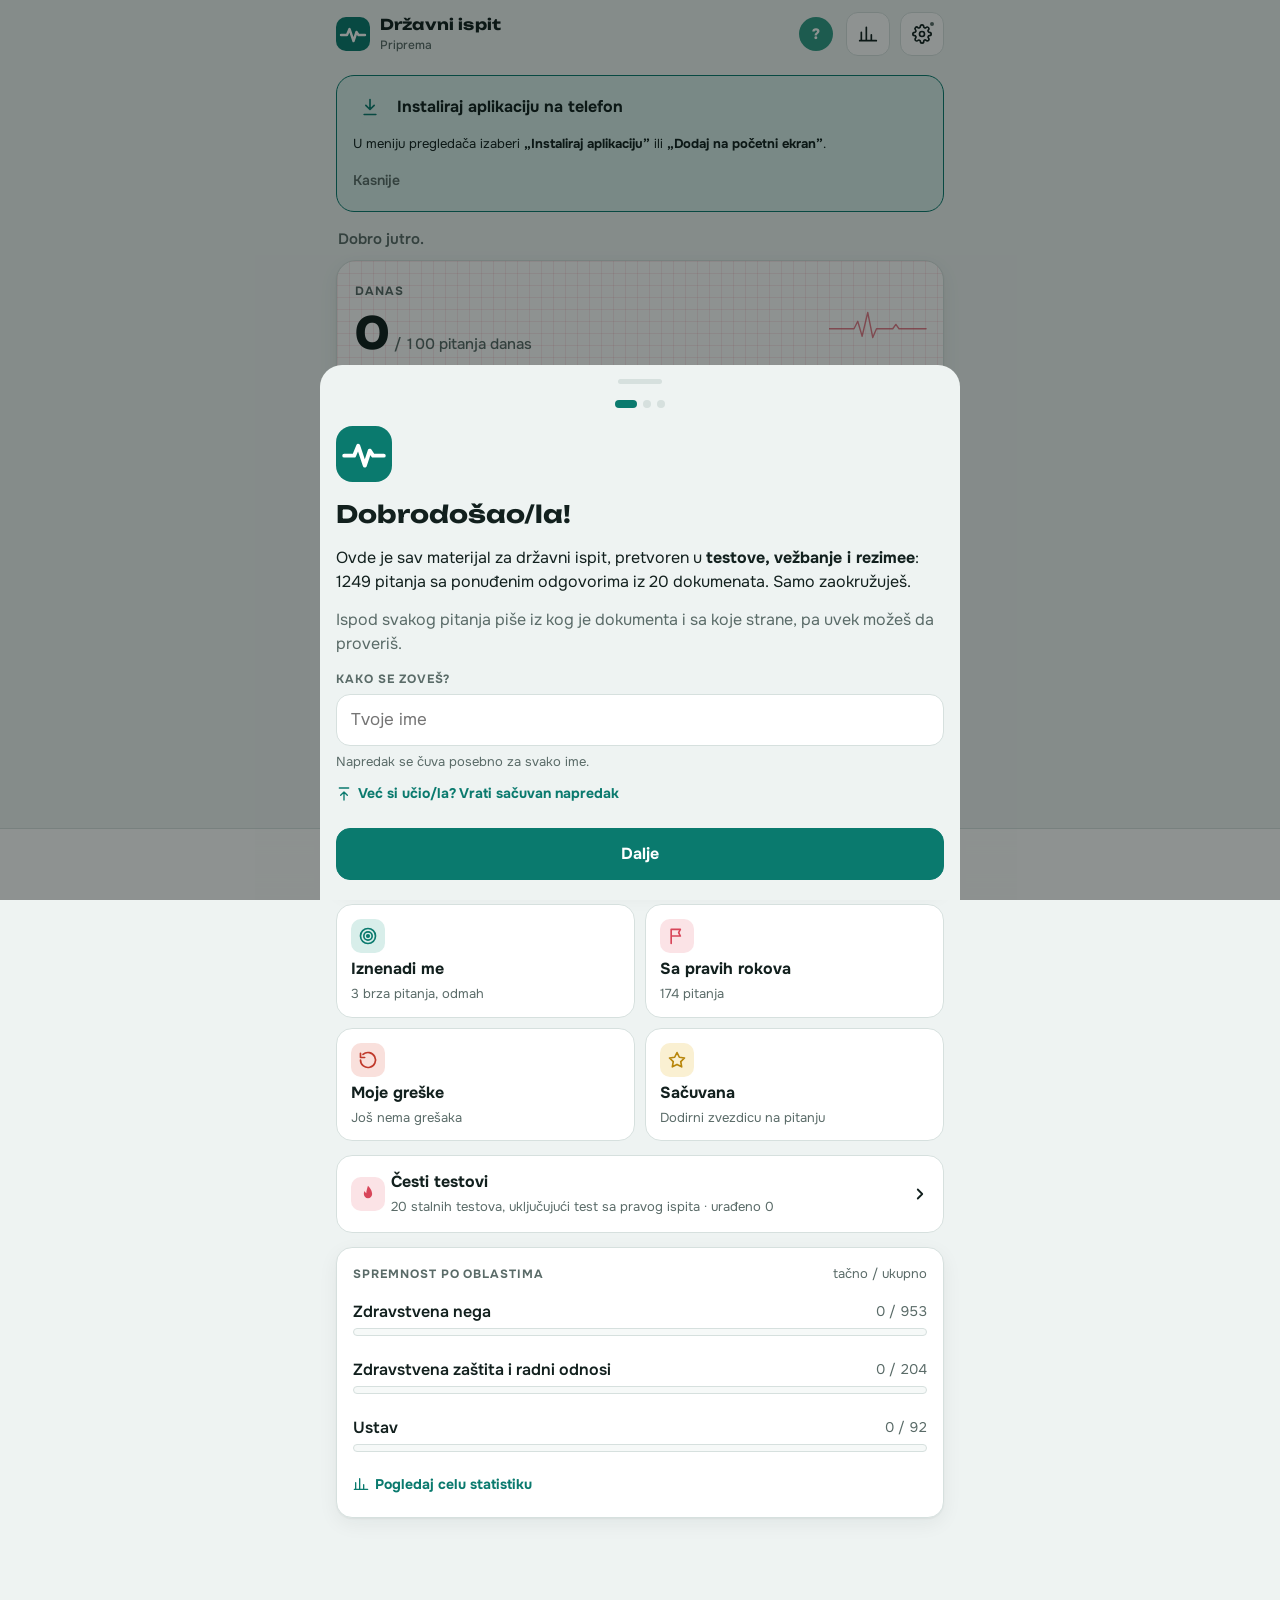
==== commit 6ed73425: "Verzija 4.0: datum ispita po imenu Co-Authored-By: Claude Opus 5.5 <noreply@anthropic.com> Claude-Se" ====
--- a/index.html
+++ b/index.html
@@ -373,6 +373,8 @@
 mark{background:color-mix(in srgb,var(--warn) 30%,transparent);color:inherit;border-radius:3px;padding:0 1px}
 input.field,textarea.field{width:100%;min-height:52px;border-radius:14px;border:1.5px solid var(--line);background:var(--surface);color:var(--ink);font-size:17px;padding:12px 14px}
 textarea.field{min-height:90px;resize:vertical}
+input.field[type=date]{-webkit-appearance:none;appearance:none;display:block;text-align:left}
+input.field[type=date]::-webkit-date-and-time-value{text-align:left}
 input.field:focus,textarea.field:focus{outline:none;border-color:var(--accent)}
 .sw{position:relative}
 .sw>span{position:absolute;left:14px;top:50%;transform:translateY(-50%);width:20px;height:20px;color:var(--muted);display:grid}
@@ -419,12 +421,11 @@
 (function(){
 "use strict";
 /* ============ constants ============ */
-const VERSION = "3.8";
+const VERSION = "4.0";
 const PWA = true;   // true u verziji koja se instalira na telefon (docs/)
 const STANDALONE = !!(window.matchMedia&&matchMedia("(display-mode: standalone)").matches) || window.navigator.standalone===true;
 const IOS = /iPhone|iPad|iPod/.test(navigator.userAgent) || (navigator.platform==="MacIntel"&&navigator.maxTouchPoints>1);
 const APP_URL = "https://ksd966.github.io/drzavni-ispit/".replace(/^\/\*.*\*\/$/,""); // link instalirane aplikacije (upisuje build.py)
-const EXAM_DATE = new Date(2026, 9, 2); // petak, 2. oktobar 2026.
 const AREAS = {nega:"Zdravstvena nega", zastita:"Zdravstvena zaštita i radni odnosi", ustav:"Ustav"};
 const AREA_SHORT = {nega:"Nega", zastita:"Zdr. zaštita", ustav:"Ustav"};
 const AREA_COLOR = {nega:"var(--a1)", zastita:"var(--a2)", ustav:"var(--a3)"};
@@ -475,11 +476,12 @@
   share:P+'<path d="M12 3v12M8 7l4-4 4 4"/><path d="M5 12v7a2 2 0 0 0 2 2h10a2 2 0 0 0 2-2v-7"/></svg>',
   download:P+'<path d="M12 3v12M7 10l5 5 5-5M5 21h14"/></svg>',
   upload:P+'<path d="M12 21V9M7 14l5-5 5 5M5 3h14"/></svg>',
+  cal:P+'<rect x="3" y="5" width="18" height="16" rx="3"/><path d="M3 10h18M8 3v4M16 3v4"/></svg>',
   users:P+'<circle cx="9" cy="8" r="4"/><path d="M2 21a7 7 0 0 1 14 0M17 4a4 4 0 0 1 0 8M22 21a7 7 0 0 0-4-6.3"/></svg>',
 };
 
 /* ============ state ============ */
-function defSettings(){return {theme:"system",script:"lat",goal:100,onlyMc:false,fs:1,name:"",onboarded:false,t:0,g:null}}
+function defSettings(){return {theme:"system",script:"lat",goal:100,onlyMc:false,fs:1,name:"",onboarded:false,t:0,g:null,exam:""}}
 function defState(){return {v:2,st:{},days:{},ok:{},hist:[],bm:{},rep:{},ct:{},quiz:null,qdone:0,settings:defSettings(),lastOpen:0,upd:0}}
 function normState(p){
   const o=Object.assign(defState(),p||{});
@@ -752,7 +754,11 @@
   return html;
 }
 function noteHTML(it){return it.n?`<div class="note">${esc(it.n)}</div>`:""}
-function daysLeft(){const n=new Date();const a=new Date(n.getFullYear(),n.getMonth(),n.getDate());return Math.round((EXAM_DATE-a)/864e5)}
+/* datum ispita: svako ime upisuje svoj (S.settings.exam = "GGGG-MM-DD", prazno = nije upisan) */
+const DAN=["nedelja","ponedeljak","utorak","sreda","četvrtak","petak","subota"], MES=["januar","februar","mart","april","maj","jun","jul","avgust","septembar","oktobar","novembar","decembar"];
+function examDay(){const m=/^(\d{4})-(\d{2})-(\d{2})$/.exec(S.settings.exam||"");return m?new Date(+m[1],+m[2]-1,+m[3]):null}
+function daysLeft(){const e=examDay(); if(!e)return null; const n=new Date();return Math.round((e-new Date(n.getFullYear(),n.getMonth(),n.getDate()))/864e5)}
+function examLabel(e){return `${DAN[e.getDay()]}, ${e.getDate()}. ${MES[e.getMonth()]}${e.getFullYear()!==new Date().getFullYear()?` ${e.getFullYear()}.`:""}`}
 function poolStats(pool){let k=0,sn=0; pool.forEach(i=>{const s=S.st[i.id]; if(s&&s.n){sn++; if(s.l===1)k++;}}); return {total:pool.length,known:k,seen:sn}}
 function areaStats(a){return poolStats(TESTABLE.filter(i=>i.a===a))}
 function topicStats(t){return poolStats(quizzable(t.ids))}
@@ -831,11 +837,11 @@
 function planTasks(){
   const dl=daysLeft(); const goal=S.settings.goal; const done=S.days[today()]||0;
   const exam=TESTABLE.filter(i=>i.x); const exSeen=exam.filter(seen).length;
-  const wrong=TESTABLE.filter(wrongLast).length; const nums=numsKnown(); const t=testsToday(); const days=Math.max(1,dl+1);
+  const wrong=TESTABLE.filter(wrongLast).length; const nums=numsKnown(); const t=testsToday(); const hz=dl!=null&&dl>0?dl:14; const days=hz+1;
   const exTarget=Math.min(exam.length, exSeen+Math.ceil((exam.length-exSeen)/days));
-  const numTarget=Math.min(NUMIDS.length, Math.ceil(NUMIDS.length/days)*Math.max(1,4-Math.max(0,dl)));
+  const numTarget=Math.min(NUMIDS.length, Math.ceil(NUMIDS.length/days)*Math.max(1,4-hz));
   const deckNums=()=>startDeck(NUMIDS,"Brojevi koje moraš znati");
-  if(dl<=0) return [
+  if(dl===0) return [
     {t:"Pređi „Brojeve koje moraš znati”",p:`${nums}/${NUMIDS.length}`,done:nums>=NUMIDS.length*.8,act:deckNums},
     {t:"Ponovi greške",p:wrong?`${wrong} ostalo`:"",done:wrong===0,act:()=>wrong?startQuiz({mode:"greske"}):toast("Nema grešaka")},
     {t:"Duboko udahni. Znaš ovo!",p:"",done:false,act:()=>toast("Srećno!")},
@@ -870,13 +876,17 @@
   const ins=installCard(); if(ins) v.append(ins);
   const wrong=TESTABLE.filter(wrongLast).length; const st=streak(); const name=S.settings.name;
   v.append(h(`<div class="greet">${greeting()}${name?`, <b class="notr">${esc(S.settings.script==="cyr"?toCyr(name):name)}</b>`:""}.${dl===0?" Danas je ispit. Srećno!":dl===1?" Sutra je ispit, još malo.":""}</div>`));
-  const countTxt = dl>1?`${dl}<small>dana do ispita</small>`: dl===1?`Sutra<small>je ispit</small>`: dl===0?`Danas<small>je ispit</small>`:`Gotovo<small>ispit je prošao</small>`;
-  v.append(h(`<section class="hero">
-    <div class="eyebrow">Ispit · petak, 2. oktobar</div>
+  const has=dl!=null&&dl>=0, as=answerStats(), pct=as.n?Math.round(as.k/as.n*100):null;
+  const countTxt = !has?`${done}<small>/ ${goal} pitanja danas</small>`: dl>1?`${dl}<small>dana do ispita</small>`: dl===1?`Sutra<small>je ispit</small>`:`Danas<small>je ispit</small>`;
+  const hero=h(`<section class="hero">
+    <div class="row" style="justify-content:space-between;min-height:24px"><div class="eyebrow">${has?`Ispit · ${examLabel(examDay())}`:"Danas"}</div>${has?`<button class="link" id="exBtn" style="padding:0">Promeni</button>`:""}</div>
     <svg class="pulse" viewBox="0 0 160 56" aria-hidden="true"><path d="M0 34h40l6-12 7 24 9-38 8 40 6-14h26l5-7 5 7h48"/></svg><div class="countrow"><div class="count">${countTxt}</div></div>
-    <div class="row" style="justify-content:space-between;font-size:14px"><span><b>${done}</b> / ${goal} pitanja danas</span><span class="muted">${st>1?`${st} dana zaredom`:""}</span></div>
+    ${has?`<div class="row" style="justify-content:space-between;font-size:14px"><span><b>${done}</b> / ${goal} pitanja danas</span><span class="muted">${st>1?`${st} dana zaredom`:""}</span></div>`
+      :`<div class="row" style="justify-content:space-between;font-size:14px"><span>${st>1?`<b>${st}</b> dana zaredom`:done?"Učiš danas":"Danas još ništa"}</span><span class="muted">${pct!=null?`${pct}% tačno ukupno`:""}</span></div>`}
     <div class="bar" style="margin-top:8px"><i style="width:${Math.min(100,done/goal*100)}%"></i></div>
-  </section>`));
+    ${has?"":`<button class="btn sm" id="exBtn" style="margin-top:14px">${I.cal}${dl!=null?"Imaš novi ispit? Upiši datum":"Upiši datum svog ispita"}</button>`}
+  </section>`);
+  hero.querySelector("#exBtn").onclick=()=>examSheet(()=>go("home")); v.append(hero);
   if(S.quiz&&S.quiz.items&&S.quiz.items.length){
     const q=S.quiz; const answered=(q.answers||[]).filter(Boolean).length;
     const r=h(`<button class="resume">${I.play}<div class="grow"><b>Nastavi započeti test</b><div class="muted small">${esc(q.title)} · ${answered}/${q.items.length} odgovoreno</div></div>${I.chev}</button>`);
@@ -885,7 +895,7 @@
   const cta=h(`<button class="big-cta">${I.bolt}<div class="grow"><b>Brzi test · 15 pitanja</b><span>Kao na ispitu: 9 nega, 3 zdr. zaštita, 3 Ustav</span></div>${I.chev}</button>`);
   cta.onclick=()=>startQuiz({mode:"brzi"}); v.append(cta);
   const tasks=planTasks(); const nd=tasks.filter(t=>t.done).length;
-  const plan=h(`<section class="card stack"><div class="row"><div class="eyebrow grow">${dl<=0?"Plan za ispitni dan":"Plan za danas"}</div><span class="pct ${nd===tasks.length?"good":""} notr">${nd}/${tasks.length}</span></div><ul class="plan"></ul></section>`);
+  const plan=h(`<section class="card stack"><div class="row"><div class="eyebrow grow">${dl===0?"Plan za ispitni dan":"Plan za danas"}</div><span class="pct ${nd===tasks.length?"good":""} notr">${nd}/${tasks.length}</span></div><ul class="plan"></ul></section>`);
   const ul=plan.querySelector("ul");
   tasks.forEach(t=>{const li=h(`<li><button class="task ${t.done?"done":""}"><span class="box">${I.check}</span><span class="t grow">${esc(t.t)}</span>${t.p?`<span class="p notr">${esc(t.p)}</span>`:""}${I.chev}</button></li>`);li.querySelector("button").onclick=t.act;ul.append(li)});
   v.append(plan);
@@ -1402,8 +1412,22 @@
     toast(sent?"Hvala! Prijava je poslata.":"Hvala! Prijava je sačuvana.")};
   applyScript(s); document.body.appendChild(s);
 }
+function examSheet(back){
+  const st=S.settings, min=today(), close=()=>{s.remove(); if(back)back()};
+  const s=sheet(`<h2 style="font-size:20px">Kad je tvoj ispit?</h2>
+    <input class="field" type="date" id="exD" min="${min}" value="${esc(st.exam&&st.exam>=min?st.exam:"")}">
+    <div class="muted small">Na početnom ekranu dobijaš odbrojavanje, a na dan ispita kratak plan za ponavljanje.${st.name?` Datum važi samo za ime „<span class="notr">${esc(st.name)}</span>”.`:""}</div>
+    ${st.exam?`<button class="btn block" id="exDel">${I.trash}Ukloni datum</button>`:""}
+    <div class="grid2"><button class="btn" id="no">Otkaži</button><button class="btn primary" id="yes">Sačuvaj</button></div>`,"Datum ispita");
+  const inp=s.querySelector("#exD");
+  s.querySelector("#no").onclick=close;
+  s.querySelector("#yes").onclick=()=>{ const v=inp.value; if(!/^\d{4}-\d{2}-\d{2}$/.test(v)){toast("Izaberi datum");return} if(v<min){toast("Izaberi današnji ili neki kasniji dan");return}
+    st.exam=v; st.t=Date.now(); save(); close(); toast(`Ispit: ${examLabel(examDay())}`) };
+  const del=s.querySelector("#exDel"); if(del) del.onclick=()=>{ st.exam=""; st.t=Date.now(); save(); close(); toast("Datum ispita je uklonjen") };
+  applyScript(s); document.body.appendChild(s);
+}
 function settings(){
-  const st=S.settings;
+  const st=S.settings, ex=examDay();
   const s=sheet(`<h2 style="font-size:20px">Podešavanja</h2>
     <div class="stack" style="gap:6px"><div class="eyebrow">Profil</div><div class="flat row" style="gap:12px;padding:10px 12px">${avatarHTML(st.name,1)}<div class="grow"><b class="notr">${esc(st.name||"Bez imena")}</b><div class="muted small">Sav napredak se čuva pod ovim imenom.</div></div><button class="btn sm" id="sWho">Promeni</button></div></div>
     <div class="stack" style="gap:6px"><div class="eyebrow">Obraćanje</div><div class="seg" id="sG"><button data-v="f">Ženski rod</button><button data-v="m">Muški rod</button><button data-v="n">Oba (/la)</button></div><div class="muted small">Prepoznaje se iz imena, a ovde može da se promeni.</div></div>
@@ -1411,6 +1435,7 @@
     <div class="stack" style="gap:6px"><div class="eyebrow">Tema</div><div class="seg" id="sTheme"><button data-v="system">Kao telefon</button><button data-v="light">Svetla</button><button data-v="dark">Tamna</button></div></div>
     <div class="stack" style="gap:6px"><div class="eyebrow">Veličina teksta</div><div class="seg" id="sFs"><button data-v="1">A</button><button data-v="1.1" style="font-size:16px">A</button><button data-v="1.2" style="font-size:18px">A</button></div></div>
     <div class="stack" style="gap:6px"><div class="eyebrow">Dnevni cilj (pitanja)</div><div class="seg" id="sGoal"><button data-v="50">50</button><button data-v="100">100</button><button data-v="150">150</button><button data-v="200">200</button></div></div>
+    <div class="stack" style="gap:6px"><div class="eyebrow">Datum ispita</div><div class="flat row" style="gap:12px;padding:10px 12px"><span class="ic">${I.cal}</span><span class="grow small">${ex?examLabel(ex)+(daysLeft()<0?" (prošao)":""):"Nije upisan"}</span><button class="btn sm" id="sExam">${ex?"Promeni":"Upiši"}</button></div></div>
     <div class="flat row" style="gap:12px"><span class="ic">${I.cloud}</span><span class="small">${syncText()}</span></div>
     ${STANDALONE?"":`<details class="acc"><summary>Instaliraj aplikaciju na iPhone<span class="chev">${I.chev}</span></summary><div class="body"><ol style="margin:0;padding-left:20px;display:flex;flex-direction:column;gap:6px">${PWA?"":APP_URL?`<li>Otvori u <b>Safariju</b>: <span class="notr" style="word-break:break-all">${esc(APP_URL)}</span></li>`:""}<li>Dodirni ikonicu za deljenje (kvadrat sa strelicom).</li><li>Izaberi <b>„Dodaj na početni ekran”</b> (Add to Home Screen).</li><li>Otvaraj je sa početnog ekrana: preko celog ekrana, sa svojom ikonicom, i bez interneta.</li></ol></div></details>`}
     <details class="acc"><summary>Rezervna kopija napretka<span class="chev">${I.chev}</span></summary><div class="body"><div class="muted small">Sačuvaj napredak svih imena u fajl (npr. u Files) ili kao tekst. Tako ga vraćaš ili prenosiš u aplikaciju na telefonu.</div><div class="grid2"><button class="btn sm" id="bkSave">${I.download}Sačuvaj u fajl</button><button class="btn sm" id="bkText">${I.cards}Kopiraj kao tekst</button></div><button class="btn sm block" id="bkLoad">${I.upload}Vrati sačuvan napredak</button></div></details>
@@ -1430,6 +1455,7 @@
   s.querySelectorAll("#sG button").forEach(b=>b.onclick=()=>{st.g=b.dataset.v==="n"?"":b.dataset.v;touch();mark("sG",gender()||"n");toast(st.g==="f"?"Obraćanje u ženskom rodu":st.g==="m"?"Obraćanje u muškom rodu":"Obraćanje sa /la")}); mark("sTheme",st.theme); mark("sGoal",st.goal); mark("sFs",st.fs);
   const touch=()=>{st.t=Date.now();save()};
   s.querySelector("#sWho").onclick=()=>{s.remove();whoSheet()};
+  s.querySelector("#sExam").onclick=()=>{s.remove();examSheet(()=>{if(!["quiz","deck"].includes(current))go(current,{keep:true});settings()})};
   s.querySelectorAll("#sScript button").forEach(b=>b.onclick=()=>{st.script=b.dataset.v;touch();s.remove();refreshAll();settings()});
   s.querySelectorAll("#sTheme button").forEach(b=>b.onclick=()=>{st.theme=b.dataset.v;touch();applyTheme();mark("sTheme",st.theme)});
   s.querySelectorAll("#sFs button").forEach(b=>b.onclick=()=>{st.fs=+b.dataset.v;touch();applyTheme();mark("sFs",st.fs)});
@@ -1456,7 +1482,8 @@
       ${PROF.active?`<div class="flat row" style="gap:12px;padding:10px 12px">${avatarHTML(st.name,1)}<div class="grow"><div class="eyebrow">Profil</div><b class="notr">${esc(st.name)}</b></div></div>`
         :`<div class="stack" style="gap:6px"><div class="eyebrow">Kako se zoveš?</div><input class="field" id="obName" maxlength="30" placeholder="Tvoje ime" autocomplete="off" autocapitalize="words" enterkeyhint="next"><div class="muted small">Napredak se čuva posebno za svako ime.</div><button class="link" id="obRestore" style="align-self:flex-start">${I.upload}Već si ${G("učila","učio","učio/la")}? Vrati sačuvan napredak</button></div>`}</div>`;
     if(step===1) body=`<div class="stack" style="gap:14px"><h2 style="font-size:22px">Podesi učenje</h2>
-      <div class="stack" style="gap:6px"><div class="eyebrow">Koliko pitanja dnevno?</div><div class="seg" id="obGoal"><button data-v="50">50</button><button data-v="100">100</button><button data-v="150">150</button><button data-v="200">200</button></div><div class="muted small">Do petka je preporuka 100–150 dnevno.</div></div>
+      <div class="stack" style="gap:6px"><div class="eyebrow">Kad je tvoj ispit?</div><input class="field" type="date" id="obExam" min="${today()}" value="${esc(st.exam||"")}"><div class="muted small">Nije obavezno. Ako još ne znaš, upisaćeš ga kasnije na početnom ekranu.</div></div>
+      <div class="stack" style="gap:6px"><div class="eyebrow">Koliko pitanja dnevno?</div><div class="seg" id="obGoal"><button data-v="50">50</button><button data-v="100">100</button><button data-v="150">150</button><button data-v="200">200</button></div><div class="muted small">Preporuka je 100–150 pitanja dnevno.</div></div>
       <div class="stack" style="gap:6px"><div class="eyebrow">Pismo</div><div class="seg" id="obScript"><button data-v="lat">Latinica</button><button data-v="cyr">Ćirilica</button></div></div>
       <div class="stack" style="gap:6px"><div class="eyebrow">Tema</div><div class="seg" id="obTheme"><button data-v="system">Kao telefon</button><button data-v="light">Svetla</button><button data-v="dark">Tamna</button></div></div></div>`;
     if(step===2) body=`<div class="stack" style="gap:12px"><h2 style="font-size:22px">Kako da učiš</h2>
@@ -1470,6 +1497,7 @@
     const mark=(id,val)=>box.querySelectorAll(`#${id} button`).forEach(b=>b.setAttribute("aria-pressed",String(b.dataset.v===String(val))));
     if(step===1){mark("obGoal",st.goal);mark("obScript",st.script);mark("obTheme",st.theme);
       box.querySelectorAll("#obGoal button").forEach(b=>b.onclick=()=>{st.goal=+b.dataset.v;mark("obGoal",st.goal)});
+      const ox=box.querySelector("#obExam"); ox.addEventListener("change",()=>{const v=ox.value; st.exam=/^\d{4}-\d{2}-\d{2}$/.test(v)&&v>=today()?v:""});
       box.querySelectorAll("#obScript button").forEach(b=>b.onclick=()=>{st.script=b.dataset.v;refreshAll();draw()});
       box.querySelectorAll("#obTheme button").forEach(b=>b.onclick=()=>{st.theme=b.dataset.v;applyTheme();mark("obTheme",st.theme)})}
     const nm=box.querySelector("#obName"); if(nm) nm.addEventListener("keydown",e=>{if(e.key==="Enter"){e.preventDefault();box.querySelector("#obNext").click()}});
@@ -1564,7 +1592,7 @@
 /* ============ instalirana aplikacija: rad bez interneta i nove verzije ============ */
 function initPWA(){
   if(!PWA)return;
-  setTimeout(()=>countUse(true),2500); window.addEventListener("online",()=>countUse(false));
+  gcLoad(); setTimeout(()=>countUse(true),2500); window.addEventListener("online",()=>countUse(false));
   try{ if(navigator.storage&&navigator.storage.persist) navigator.storage.persist().catch(()=>{}) }catch(e){}
   if(!("serviceWorker" in navigator)||(location.protocol!=="https:"&&location.hostname!=="localhost"))return;
   const ready=w=>{ if(document.querySelector(".upd"))return; const b=h(`<button class="upd">Nova verzija aplikacije je spremna · <b>Osveži</b></button>`); b.onclick=()=>{flush(); w.postMessage("skip"); b.remove()}; applyScript(b); document.body.appendChild(b) };
@@ -1581,6 +1609,9 @@
    pre brojača, pa se vidi istorija od objavljivanja) · pre-brojaca · imena – svako novo ime na telefonu ·
    aktivni-GGGGMMDD – jednom dnevno po telefonu · otvaranja. Brojke: brojac.html */
 const CNT_BASE="https://abacus.jasoncameron.dev/hit/drzavni-ispit-ksd966/", CNT_KEY="skr_cnt_v1", CNT_START="20261022";
+// GoatCounter (nalog ksd996): posete po danima, odakle ljudi dolaze, telefoni – bez kolačića i ličnih podataka
+const GC_URL="https://ksd996.goatcounter.com/count";
+function gcLoad(){ if(!cntOn()||document.querySelector("script[data-goatcounter]"))return; const s=document.createElement("script"); s.async=true; s.src="https://gc.zgo.at/count.js"; s.dataset.goatcounter=GC_URL; document.head.appendChild(s) }
 let cntBusy=false;
 function ymd(t){const d=new Date(t);return d.getFullYear()+String(d.getMonth()+1).padStart(2,"0")+String(d.getDate()).padStart(2,"0")}
 async function cntHit(k){try{const r=await fetch(CNT_BASE+k,{cache:"no-store",credentials:"omit",referrerPolicy:"no-referrer"});return r.ok}catch(e){return false}}
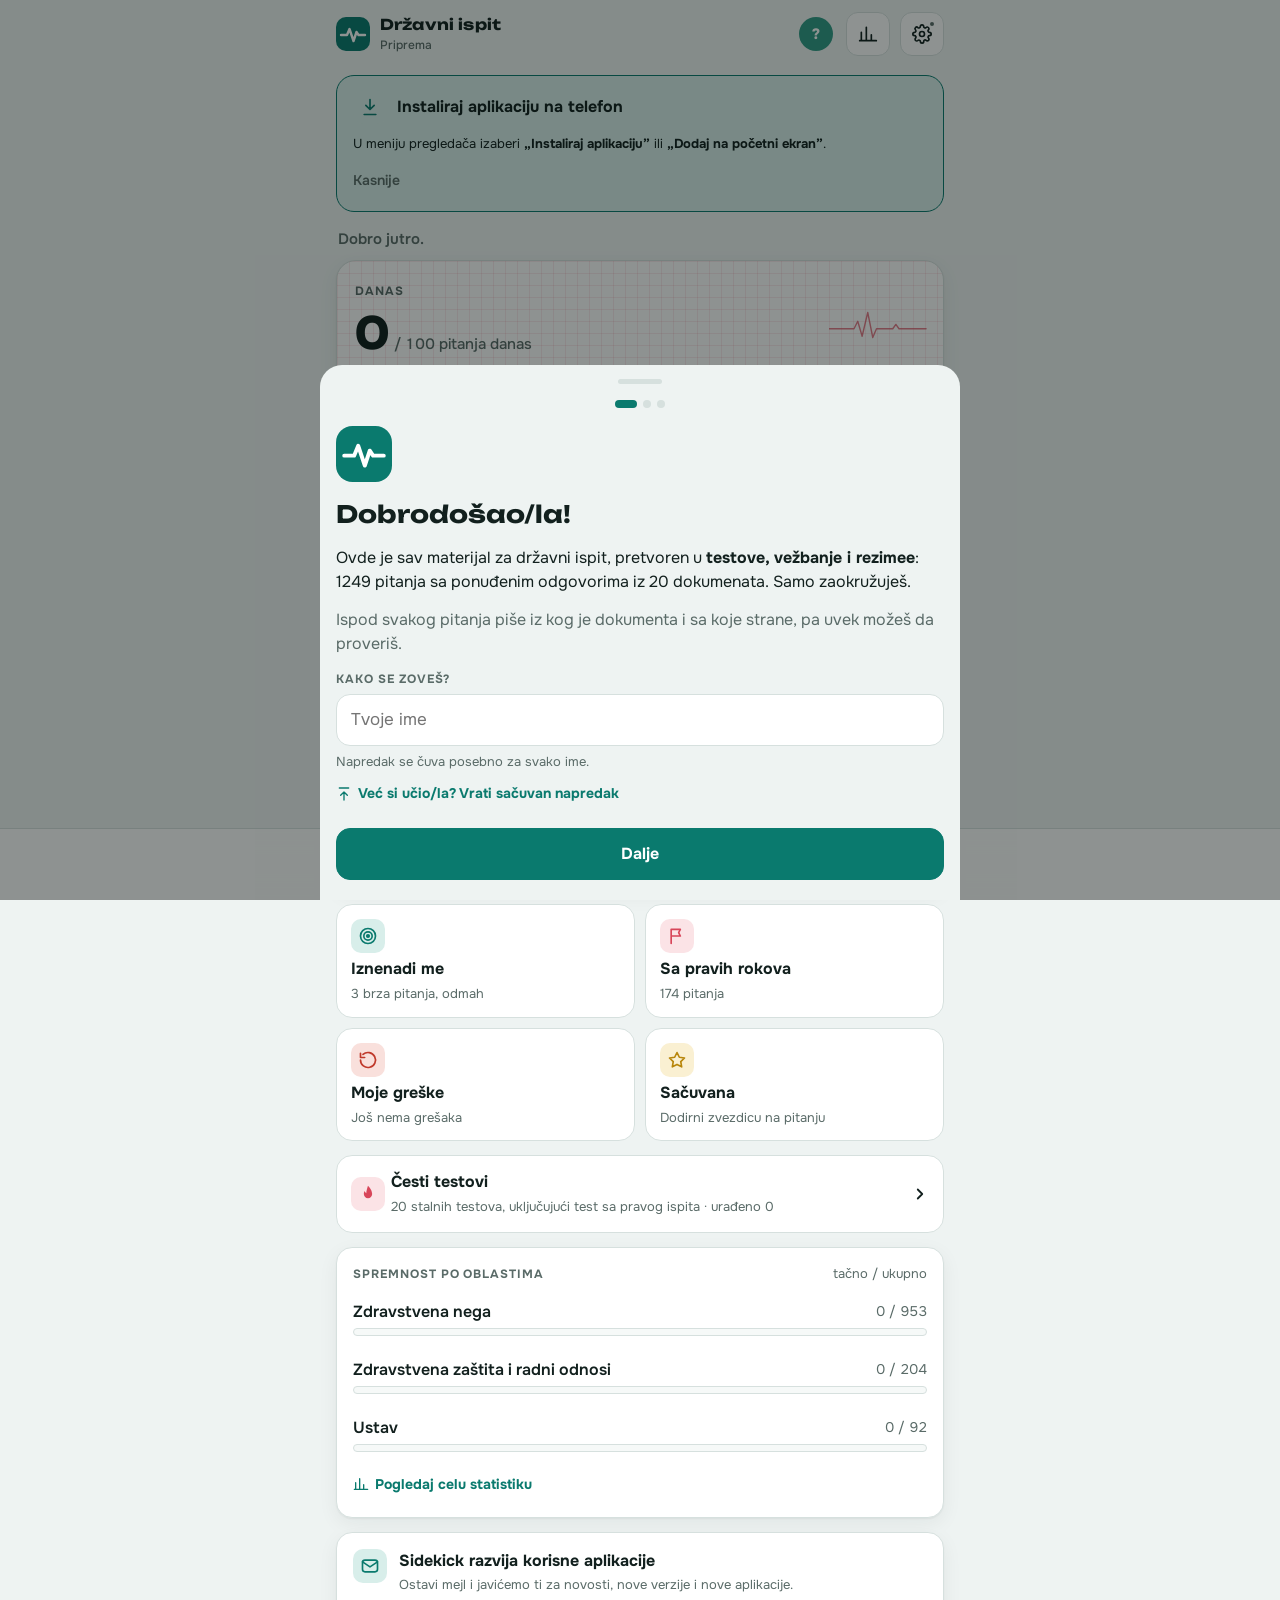
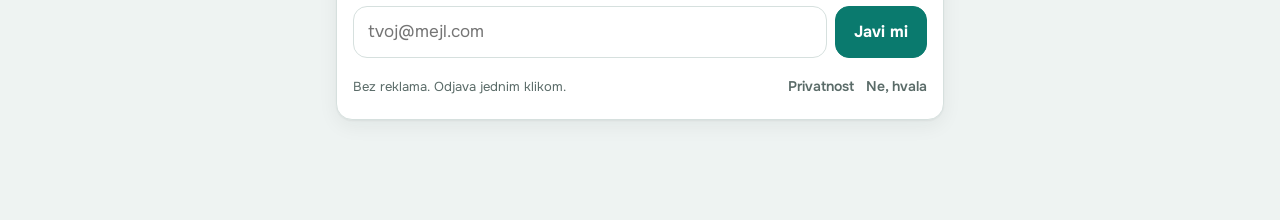
==== commit c4cbe1f5: "Verzija 4.3: prijava na novosti na dnu početnog ekrana Co-Authored-By: Claude Opus 5.5 <noreply@anth" ====
--- a/index.html
+++ b/index.html
@@ -110,6 +110,8 @@
 .brand{display:flex;align-items:center;gap:10px;flex:1;min-width:0}
 .brand svg{flex:none}
 .brand b{display:block;font-family:var(--f-display);font-weight:700;font-size:15px;letter-spacing:.01em;white-space:nowrap;overflow:hidden;text-overflow:ellipsis}
+header.top.fit1{gap:6px} header.top.fit1 .brand{gap:8px} header.top.fit1 .brand b{letter-spacing:0}
+header.top.fit2 .brand>svg{display:none}
 .brand small{display:block;font-size:12px;color:var(--muted);font-weight:500;white-space:nowrap;overflow:hidden;text-overflow:ellipsis}
 .iconbtn{width:44px;height:44px;border-radius:12px;border:1px solid var(--line);background:var(--surface);display:grid;place-items:center;flex:none;position:relative}
 .iconbtn svg{width:20px;height:20px}
@@ -421,7 +423,7 @@
 (function(){
 "use strict";
 /* ============ constants ============ */
-const VERSION = "4.0";
+const VERSION = "4.3";
 const PWA = true;   // true u verziji koja se instalira na telefon (docs/)
 const STANDALONE = !!(window.matchMedia&&matchMedia("(display-mode: standalone)").matches) || window.navigator.standalone===true;
 const IOS = /iPhone|iPad|iPod/.test(navigator.userAgent) || (navigator.platform==="MacIntel"&&navigator.maxTouchPoints>1);
@@ -476,6 +478,7 @@
   share:P+'<path d="M12 3v12M8 7l4-4 4 4"/><path d="M5 12v7a2 2 0 0 0 2 2h10a2 2 0 0 0 2-2v-7"/></svg>',
   download:P+'<path d="M12 3v12M7 10l5 5 5-5M5 21h14"/></svg>',
   upload:P+'<path d="M12 21V9M7 14l5-5 5 5M5 3h14"/></svg>',
+  mail:P+'<rect x="3" y="5" width="18" height="14" rx="3"/><path d="M3 7l9 6 9-6"/></svg>',
   cal:P+'<rect x="3" y="5" width="18" height="16" rx="3"/><path d="M3 10h18M8 3v4M16 3v4"/></svg>',
   users:P+'<circle cx="9" cy="8" r="4"/><path d="M2 21a7 7 0 0 1 14 0M17 4a4 4 0 0 1 0 8M22 21a7 7 0 0 0-4-6.3"/></svg>',
 };
@@ -717,7 +720,7 @@
   const w=document.createTreeWalker(root,NodeFilter.SHOW_TEXT,{acceptNode:n=>n.parentElement&&n.parentElement.closest(".notr,script,style,textarea")?NodeFilter.FILTER_REJECT:NodeFilter.FILTER_ACCEPT});
   const nodes=[];while(w.nextNode())nodes.push(w.currentNode);
   nodes.forEach(n=>{n.nodeValue=toCyr(n.nodeValue)});
-  root.querySelectorAll("[placeholder],[aria-label]").forEach(el=>{["placeholder","aria-label"].forEach(a=>{if(el.hasAttribute(a))el.setAttribute(a,toCyr(el.getAttribute(a)))})});
+  root.querySelectorAll("[placeholder],[aria-label]").forEach(el=>{ if(el.closest(".notr"))return;["placeholder","aria-label"].forEach(a=>{if(el.hasAttribute(a))el.setAttribute(a,toCyr(el.getAttribute(a)))})});
 }
 
 /* ============ helpers ============ */
@@ -887,6 +890,7 @@
     ${has?"":`<button class="btn sm" id="exBtn" style="margin-top:14px">${I.cal}${dl!=null?"Imaš novi ispit? Upiši datum":"Upiši datum svog ispita"}</button>`}
   </section>`);
   hero.querySelector("#exBtn").onclick=()=>examSheet(()=>go("home")); v.append(hero);
+  if(dl!=null&&dl<0&&newsOpen()) v.append(newsCard());
   if(S.quiz&&S.quiz.items&&S.quiz.items.length){
     const q=S.quiz; const answered=(q.answers||[]).filter(Boolean).length;
     const r=h(`<button class="resume">${I.play}<div class="grow"><b>Nastavi započeti test</b><div class="muted small">${esc(q.title)} · ${answered}/${q.items.length} odgovoreno</div></div>${I.chev}</button>`);
@@ -919,6 +923,7 @@
     r.onclick=()=>startQuiz({mode:"oblast",area:a}); areas.append(r)});
   const sl=h(`<button class="link">${I.chart}Pogledaj celu statistiku</button>`); sl.onclick=()=>go("stats"); areas.append(sl);
   v.append(areas);
+  if(newsOpen()&&!(dl!=null&&dl<0)) v.append(newsCard()); // na dnu početnog ekrana (posle ispita stoji odmah ispod odbrojavanja)
 }
 
 /* ============ STATS ============ */
@@ -1210,6 +1215,7 @@
   const b2=h(`<button class="btn">${q.ctid?I.redo+"Ponovi ovaj test":I.bolt+"Novi test"}</button>`); b2.onclick=()=>{ if(q.ctid)startQuiz({mode:"ct",ct:q.ctid}); else if(q.mode==="custom")builder(); else startQuiz({mode:q.mode==="ids"?"brzi":q.mode,area:q.area}) };
   if(q.ctid&&S.ct[q.ctid]){const r=S.ct[q.ctid]; v.append(h(`<div class="flat row" style="gap:12px"><span class="ic">${I.trophy}</span><div class="small">Ovaj test si ${G("uradila","uradio","uradio/la")} <b class="notr">${r.n}×</b> · najbolji rezultat <b class="notr">${r.best}/${r.tot}</b>. Rezultat se vidi i na kartici testa.</div></div>`))}
   row.append(b1,b2); v.append(row);
+  if(newsOpen()&&(lastResult.news||(!newsState().r&&S.hist.length>=3&&pct>=60))){ if(!lastResult.news){lastResult.news=1;newsSet({r:Date.now()})} v.append(newsCard()) }
   const byArea={}; q.items.forEach((it,i)=>{const a=byArea[it.a]||(byArea[it.a]={n:0,k:0});a.n++;if(q.answers[i]&&q.answers[i].ok)a.k++});
   v.append(h(`<section class="flat">${Object.entries(byArea).map(([a,s])=>`<div class="kv"><span>${AREAS[a]}</span><b class="notr">${s.k} / ${s.n}</b></div>`).join("")}</section>`));
   v.append(h(`<div class="eyebrow">Pregled pitanja</div>`));
@@ -1221,6 +1227,42 @@
     li.querySelector(".rp").onclick=()=>reportSheet(it);
     list.append(li)});
   v.append(list);
+}
+
+/* ============ novosti: mejl lista (Brevo, double opt-in) ============
+   Samo u aplikaciji za telefon. Mejl ide direktno u Brevo listu „Državni ispit – novosti”;
+   na telefonu se pamti samo da li je prijava poslata ili odbijena (skr_news_v1), ne i sam mejl. */
+const NEWS_URL="https://830e2d16.sibforms.com/serve/[base64]", NEWS_KEY="skr_news_v1";
+function newsState(){try{return JSON.parse(lsGet(NEWS_KEY)||"{}")||{}}catch(e){return {}}}
+function newsSet(p){lsSet(NEWS_KEY,JSON.stringify(Object.assign(newsState(),p)))}
+function newsOpen(){const n=newsState(); return PWA&&!n.s&&!n.no}
+function newsDone(txt){return h(`<div class="row" style="gap:12px;align-items:flex-start"><span class="ic" style="background:var(--good-soft);color:var(--good)">${I.check}</span><div class="grow"><b>Hvala!</b><div class="muted small" style="margin-top:2px">${txt}</div></div></div>`)}
+function newsCard(opt={}){
+  const c=h(`<section class="${opt.bare?"":"card "}stack" style="gap:12px">
+    <div class="row" style="gap:12px;align-items:flex-start"><span class="ic">${I.mail}</span><div class="grow"><b><span class="notr">Sidekick</span> razvija korisne aplikacije</b><div class="muted small" style="margin-top:2px">Ostavi mejl i javićemo ti za novosti, nove verzije i nove aplikacije.</div></div></div>
+    <form class="pnew" novalidate><input class="field notr" type="email" placeholder="tvoj@mejl.com" autocomplete="email" inputmode="email" autocapitalize="off" spellcheck="false" maxlength="120" aria-label="Mejl"><button class="btn primary" type="submit">Javi mi</button></form>
+    <div class="row small muted" style="gap:12px;flex-wrap:wrap"><span class="grow">Bez reklama. Odjava jednim klikom.</span><button class="link quiet" type="button" data-a="priv">Privatnost</button>${opt.bare?"":`<button class="link quiet" type="button" data-a="no">Ne, hvala</button>`}</div>
+  </section>`);
+  const f=c.querySelector("form"), inp=f.querySelector("input"), btn=f.querySelector("button");
+  f.onsubmit=async e=>{ e.preventDefault(); const m=inp.value.trim();
+    if(!/^[^\s@]+@[^\s@]+\.[^\s@]{2,}$/.test(m)){toast("Upiši ispravan mejl.");inp.focus();return}
+    if(navigator.onLine===false){toast("Nema interneta. Pokušaj kad budeš na mreži.");return}
+    btn.disabled=true; btn.textContent="Šaljem…"; let ok=false;
+    try{ const fd=new FormData(); fd.append("EMAIL",m); fd.append("email_address_check",""); fd.append("locale","en");
+      const r=await fetch(NEWS_URL+"?isAjax=1",{method:"POST",body:fd,credentials:"omit",referrerPolicy:"no-referrer"}); const j=await r.json().catch(()=>({})); ok=r.ok&&j.success!==false }catch(e){}
+    if(!ok){btn.disabled=false; btn.textContent="Javi mi"; applyScript(btn); toast("Prijava nije uspela. Pokušaj ponovo."); return}
+    newsSet({s:Date.now()}); const d=newsDone("Još samo korak: otvori mejl i potvrdi prijavu."); c.replaceChildren(d); applyScript(c) };
+  c.querySelector('[data-a="priv"]').onclick=newsPrivacy;
+  const no=c.querySelector('[data-a="no"]'); if(no) no.onclick=()=>{ newsSet({no:Date.now()}); c.remove(); toast("U redu. Prijava je uvek u podešavanjima.") };
+  return c;
+}
+function newsPrivacy(){
+  const s=sheet(`<h2 style="font-size:20px">Privatnost</h2>
+    <p style="margin:0">Mejl čuva <span class="notr">Sidekick</span> u servisu <span class="notr">Brevo</span>, samo da bi ti slao vesti o novim verzijama i novim aplikacijama. Ne delimo ga ni sa kim i ne šaljemo reklame.</p>
+    <p style="margin:0">Prijava važi tek kad je potvrdiš u mejlu. Odjava je jednim klikom na dnu svakog mejla. Ako želiš da obrišemo tvoj mejl, odgovori na bilo koji naš mejl.</p>
+    <p class="muted" style="margin:0">Ime, odgovori i rezultati iz aplikacije ostaju samo na ovom telefonu i ne povezuju se sa mejlom.</p>
+    <button class="btn primary block" id="ok">Razumem</button>`,"Privatnost");
+  s.querySelector("#ok").onclick=()=>s.remove(); applyScript(s); document.body.appendChild(s);
 }
 
 /* ============ SURPRISE ============ */
@@ -1438,6 +1480,7 @@
     <div class="stack" style="gap:6px"><div class="eyebrow">Datum ispita</div><div class="flat row" style="gap:12px;padding:10px 12px"><span class="ic">${I.cal}</span><span class="grow small">${ex?examLabel(ex)+(daysLeft()<0?" (prošao)":""):"Nije upisan"}</span><button class="btn sm" id="sExam">${ex?"Promeni":"Upiši"}</button></div></div>
     <div class="flat row" style="gap:12px"><span class="ic">${I.cloud}</span><span class="small">${syncText()}</span></div>
     ${STANDALONE?"":`<details class="acc"><summary>Instaliraj aplikaciju na iPhone<span class="chev">${I.chev}</span></summary><div class="body"><ol style="margin:0;padding-left:20px;display:flex;flex-direction:column;gap:6px">${PWA?"":APP_URL?`<li>Otvori u <b>Safariju</b>: <span class="notr" style="word-break:break-all">${esc(APP_URL)}</span></li>`:""}<li>Dodirni ikonicu za deljenje (kvadrat sa strelicom).</li><li>Izaberi <b>„Dodaj na početni ekran”</b> (Add to Home Screen).</li><li>Otvaraj je sa početnog ekrana: preko celog ekrana, sa svojom ikonicom, i bez interneta.</li></ol></div></details>`}
+    ${PWA?`<details class="acc"><summary>Novosti i nove aplikacije<span class="chev">${I.chev}</span></summary><div class="body" id="sNews"></div></details>`:""}
     <details class="acc"><summary>Rezervna kopija napretka<span class="chev">${I.chev}</span></summary><div class="body"><div class="muted small">Sačuvaj napredak svih imena u fajl (npr. u Files) ili kao tekst. Tako ga vraćaš ili prenosiš u aplikaciju na telefonu.</div><div class="grid2"><button class="btn sm" id="bkSave">${I.download}Sačuvaj u fajl</button><button class="btn sm" id="bkText">${I.cards}Kopiraj kao tekst</button></div><button class="btn sm block" id="bkLoad">${I.upload}Vrati sačuvan napredak</button></div></details>
     <details class="acc"><summary>Šta znače oznake<span class="chev">${I.chev}</span></summary><div class="body">
       <div class="row"><span class="badge exam">${I.flag}Sa pravog ispita</span><span class="muted small">Pitanje zapisano sa ispitnog roka.</span></div>
@@ -1455,6 +1498,7 @@
   s.querySelectorAll("#sG button").forEach(b=>b.onclick=()=>{st.g=b.dataset.v==="n"?"":b.dataset.v;touch();mark("sG",gender()||"n");toast(st.g==="f"?"Obraćanje u ženskom rodu":st.g==="m"?"Obraćanje u muškom rodu":"Obraćanje sa /la")}); mark("sTheme",st.theme); mark("sGoal",st.goal); mark("sFs",st.fs);
   const touch=()=>{st.t=Date.now();save()};
   s.querySelector("#sWho").onclick=()=>{s.remove();whoSheet()};
+  const sn=s.querySelector("#sNews"); if(sn) sn.append(newsState().s?newsDone(`Prijava je poslata. Ako je još nisi ${G("potvrdila","potvrdio","potvrdio/la")}, potraži naš mejl (i u neželjenoj pošti).`):newsCard({bare:true}));
   s.querySelector("#sExam").onclick=()=>{s.remove();examSheet(()=>{if(!["quiz","deck"].includes(current))go(current,{keep:true});settings()})};
   s.querySelectorAll("#sScript button").forEach(b=>b.onclick=()=>{st.script=b.dataset.v;touch();s.remove();refreshAll();settings()});
   s.querySelectorAll("#sTheme button").forEach(b=>b.onclick=()=>{st.theme=b.dataset.v;touch();applyTheme();mark("sTheme",st.theme)});
@@ -1635,7 +1679,16 @@
     if(opened)await cntHit("otvaranja");
   }catch(e){} finally{cntBusy=false}
 }
-function refreshAll(){ $("#title").textContent="Državni ispit"; $("#subtitle").textContent="Priprema"; $("#btnStats").setAttribute("aria-label","Statistika"); $("#btnSettings").setAttribute("aria-label","Podešavanja"); applyScript($("#top")); updateTabs(); if(!["quiz","deck"].includes(current))go(current,{keep:true}) }
+/* naslov u zaglavlju uvek ceo: prvo manji razmaci, pa malo manji font, pa bez znaka (ćirilica je šira od latinice) */
+function fitTitle(){ const top=$("#top"), t=$("#title"); if(!top||!t)return;
+  top.classList.remove("fit1","fit2"); t.style.fontSize="";
+  const over=()=>t.scrollWidth>t.clientWidth+.5, shrink=min=>{let fs=15; while(over()&&fs>min){fs-=.5;t.style.fontSize=fs+"px"}};
+  if(!over())return; top.classList.add("fit1"); if(!over())return;
+  shrink(13.5); if(!over())return;
+  t.style.fontSize=""; top.classList.add("fit2"); if(over())shrink(12) }
+let fitRaf=0; window.addEventListener("resize",()=>{cancelAnimationFrame(fitRaf);fitRaf=requestAnimationFrame(fitTitle)});
+try{ document.fonts&&document.fonts.ready.then(fitTitle) }catch(e){}
+function refreshAll(){ $("#title").textContent="Državni ispit"; $("#subtitle").textContent="Priprema"; $("#btnStats").setAttribute("aria-label","Statistika"); $("#btnSettings").setAttribute("aria-label","Podešavanja"); applyScript($("#top")); fitTitle(); updateTabs(); if(!["quiz","deck"].includes(current))go(current,{keep:true}) }
 
 /* ============ confetti ============ */
 function confetti(){
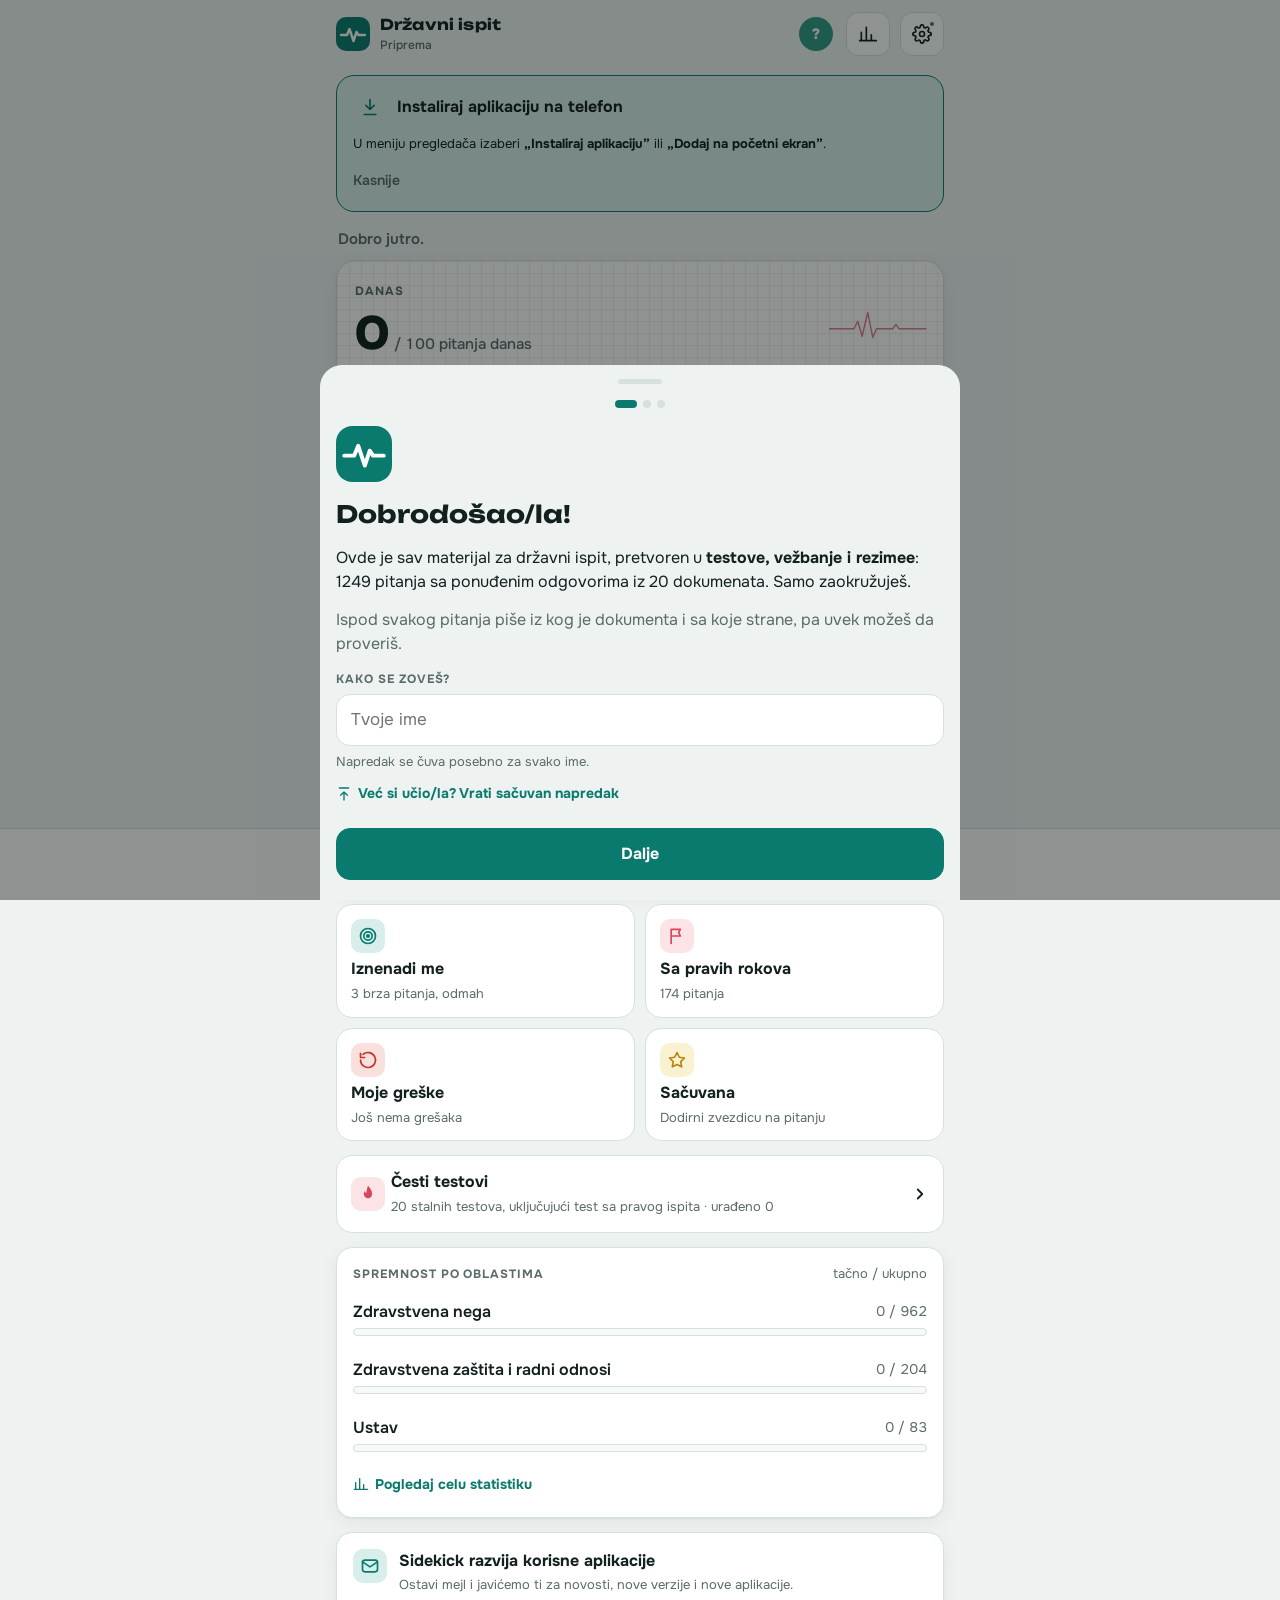
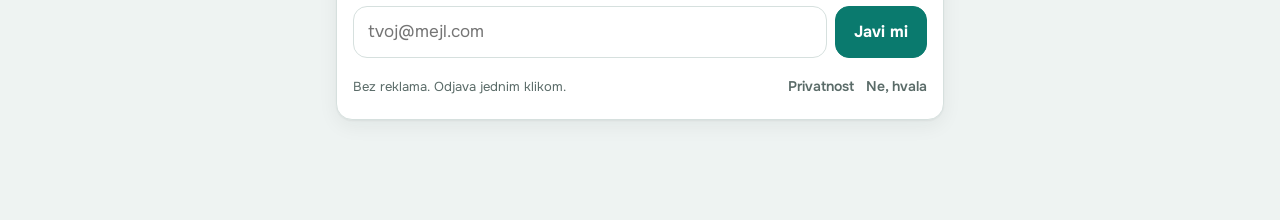
==== commit 46e1a158: "Verzija 4.4: ispravke ključa posle preslišavanja svih pitanja Co-Authored-By: Claude Opus 5.5 <norep" ====
--- a/index.html
+++ b/index.html
@@ -419,11 +419,11 @@
 <nav class="tabs" aria-label="Glavni meni"><div class="in" id="tabs"></div></nav>
 
 <script>
-const DATA = {"docs":["ZDR nega (bitno)","Nova pitanja NEGA (1. dec)","Najčešća pitanja – zdravstvena nega","ZN pitanja 2020 (prijemni)","Maturska skripta","Skripta 1678… (546 pitanja)","Pitanja stručni ispit (dodatna)","Nova pitanja NEGA (4. dec)","Februarski rok","ZDR. ZAŠTITA – najčešća pitanja","Nega 2 (udžbenik)","USTAV – najčešća pitanja","Ustav – ispravljeno","KMST zbirka (licencni ispit)","Nega 4 (udžbenik)","Nega 1 (udžbenik)","Nega 500","Nega 3 (udžbenik)","Test sa ispita (Marija)","Položaj bolesnika u postelji"],"items":[{"id":"750526d","a":"nega","t":"mc","q":"Koliki je broj respiracija u minuti kod odraslih osoba?","s":[[0,1],[1,1],[2,13]],"f":3,"g":0,"o":["12–14","16–18","18–20"],"c":[2],"ans":"18–20 respiracija u minuti.","x":1},{"id":"2967692","a":"nega","t":"mc","q":"Gde se nalazi centar za disanje?","s":[[0,1],[1,1],[2,7],[0,0]],"f":3,"g":1,"o":["Produžena moždina","Hipofiza","Hipotalamus"],"c":[0],"ans":"Centar za disanje je u produženoj moždini.","x":1},{"id":"13d546a","a":"nega","t":"mc","q":"Šta se pregleda kolposkopijom?","s":[[0,1],[1,1]],"f":5,"g":2,"o":["Debelo crevo","Grlić materice i vaginalni kanal pod uvećanjem","Tanko crevo"],"c":[1],"ans":"Ginekološki pregled grlića materice i vaginalnog kanala pod uvećanjem.","x":1},{"id":"8e60d86","a":"nega","t":"mc","q":"Šta je kolposkopija?","s":[[3,26]],"f":5,"g":2,"o":["Posmatranje debelog creva endoskopom","Posmatranje tankog creva endoskopom","Posmatranje grlića materice i vaginalnog kanala pod uvećanjem"],"c":[2]},{"id":"21af25e","a":"nega","t":"mc","q":"Kolposkopija je:","s":[[4,32],[5,8]],"f":5,"g":2,"o":["Metoda pregleda grlića materice i sluzokože vagine","Metoda uzimanja karličnih mera","Endoskopski pregled materice"],"c":[0]},{"id":"85cd873","a":"nega","t":"mc","q":"Koliko odvoda ima standardni EKG?","s":[[0,1],[1,1],[2,7]],"f":3,"g":3,"o":["10 odvoda","8 odvoda","12 odvoda"],"c":[2],"ans":"12 odvoda.","x":1},{"id":"6261b01","a":"nega","t":"mc","q":"Na kojoj temperaturi se obavlja sterilizacija ozonom?","s":[[0,1],[1,1],[18,0]],"f":2,"g":4,"o":["30,8–36 °C","25–55 °C","180 °C"],"c":[0],"ans":"Na sobnoj temperaturi, 30,8–36 °C, traje oko 4 h i 30 min.","x":1,"mt":24},{"id":"9ab125c","a":"nega","t":"mc","q":"Šta se koristi kada postoje hemoroidi ili krvarenje iz anusa?","s":[[0,1],[1,1]],"f":2,"g":5,"o":["Supozitorije, masti","NaCl","Alkoholne obloge"],"c":[0],"ans":"Supozitorije i masti.","x":1},{"id":"fe66a05","a":"nega","t":"mc","q":"Šta je Čejn-Stoksovo disanje?","s":[[0,1],[1,1]],"f":2,"g":6,"o":["Patološki oblik paradoksalnog disanja: smenjuju se periodi apneje (10–30 s) sa periodima normalnog disanja","Vid patološkog disanja u kome se periodično smenjuju rastuća hiperpneja (ubrzano duboko disanje) i apneja (kratkotrajni prekid disanja)"],"c":[1],"ans":"Periodično se smenjuju rastuća hiperpneja i apneja.","n":"Na ispitu je ovo pitanje bilo drugačije formulisano.","x":1},{"id":"70cb0f4","a":"nega","t":"mc","q":"Kako se zove postupak kojim se utvrđuje uticaj fizičkog napora na rad srca?","s":[[0,1],[1,1]],"f":2,"g":7,"o":["Ergometrija","Elektrokardiografija","Laparoskopija"],"c":[0],"ans":"Ergometrija (test fizičkog opterećenja).","x":1},{"id":"3e24adb","a":"nega","t":"mc","q":"Koliko stadijuma ima dekubitus?","s":[[0,1],[1,1]],"f":2,"g":8,"o":["6","4","2"],"c":[1],"ans":"4 stadijuma.","x":1},{"id":"9e2c5da","a":"nega","t":"mc","q":"Kakav može biti položaj bolesnika u postelji?","s":[[0,2],[1,1]],"f":2,"g":9,"o":["Aktivan","Pasivan","Prinudan","Sve navedeno je tačno"],"c":[3],"ans":"Aktivan, pasivan i prinudan.","x":1},{"id":"325fbd9","a":"nega","t":"mc","q":"Posle koliko sati od prijema u bolnicu nastaju intrahospitalne infekcije?","s":[[0,2],[1,2]],"f":2,"g":10,"o":["12 h","24 h","48 h"],"c":[2],"ans":"48 h od prijema u bolnicu.","x":1},{"id":"77a7cef","a":"nega","t":"mc","q":"Šta je hiperfleksija ekstremiteta?","s":[[0,2],[1,2]],"f":2,"g":11,"o":["Oduzetost gornjih ekstremiteta","Metoda hemostaze (prinudna fiksacija)","Ograničen pokret u zglobu"],"c":[1],"ans":"Prinudna fiksacija, metoda hemostaze.","x":1},{"id":"435d2cb","a":"nega","t":"mc","q":"Koliki je najmanji, a koliki najveći broj bodova na Glasgow koma skali?","s":[[0,2],[1,2]],"f":2,"g":12,"o":["Najmanji 3, najveći 15","Najmanji 5, najveći 12","Najmanji 2, najveći 11"],"c":[0],"ans":"Najmanje 3 (duboka koma – smrt), najviše 15 (potpuno očuvana funkcija).","x":1},{"id":"54baf57","a":"nega","t":"mc","q":"Šta je kalorijski test?","s":[[0,2],[1,2]],"f":2,"g":13,"o":["Test procene unetih kalorija u organizam","Ispitivanje funkcije sluha i ravnoteže: uvo se ispira vodom 30–40 s i posmatra odgovor","Test ispravnosti sterilizacije"],"c":[1],"ans":"Ispitivanje funkcije sluha i ravnoteže.","x":1},{"id":"5aff6b7","a":"nega","t":"mc","q":"Celijakija je intolerancija na:","s":[[0,2],[1,2]],"f":2,"g":14,"o":["Šećer","Masti","Gluten"],"c":[2],"ans":"Gluten.","x":1},{"id":"3c029d5","a":"nega","t":"mc","q":"Koliko dugo braunila (i.v. kanila) može da stoji uz redovno održavanje?","s":[[0,2],[1,2]],"f":2,"g":15,"o":["12 sati","7 dana","24 sata"],"c":[1],"ans":"Do 7 dana (u materijalu: braunila do 7 dana, kanila 48–72 h).","n":"U drugim skriptama piše da se i.v. kanila menja na 48–72 h. Na ovom ispitnom pitanju tačno je 7 dana.","x":1},{"id":"d0ecbe8","a":"nega","t":"mc","q":"Miksedem se javlja kod:","s":[[0,2],[1,2]],"f":2,"g":16,"o":["Hipotireoze","Hipertireoze","Insuficijencije nadbubrega"],"c":[0],"ans":"Kod hipotireoze – posledica manjka tireoidnih hormona (smanjena funkcija štitne žlezde).","x":1},{"id":"355b466","a":"nega","t":"mc","q":"Koliko traje inkubacija kod malih boginja (morbila)?","s":[[0,2],[1,2]],"f":2,"g":17,"o":["2 dana nakon kontakta sa zaraženom osobom","5 dana nakon kontakta sa zaraženom osobom","7–15 dana nakon kontakta sa zaraženom osobom"],"c":[2],"ans":"Prosečno 7–15 dana nakon kontakta. Vakcina: MMR.","x":1},{"id":"b49c45c","a":"nega","t":"mc","q":"Koja vakcina štiti od malih boginja?","s":[[0,3],[1,2]],"f":2,"g":18,"ans":"MMR vakcina.","x":1,"o":["MMR vakcina","Primarni nivo","BCG limfadenitis"],"c":[0],"gen":1},{"id":"f021859","a":"nega","t":"mc","q":"Koji su znaci hipoksije?","s":[[0,3],[1,3]],"f":2,"g":19,"o":["Glavobolja, kratak dah, ubrzan rad srca, kašljanje","Bol u stomaku, temperatura","Gađenje, nesvestica, povraćanje"],"c":[0],"ans":"Hipoksija je smanjena količina kiseonika u tkivima i ćelijama: glavobolja, kratak dah, ubrzan rad srca, kašljanje.","x":1},{"id":"0cdbb34","a":"nega","t":"mc","q":"Norton skala služi za procenu:","s":[[0,3],[1,3]],"f":2,"g":20,"o":["Dekubitusa","Bola","Stanja svesti"],"c":[0],"ans":"Procena rizika za dekubitus; 18–20 bodova = minimalni rizik.","x":1},{"id":"fa13841","a":"nega","t":"mc","q":"Kolika je prosečna gustina urina?","s":[[0,3],[1,3]],"f":2,"g":21,"o":["1012–1025","1005–1030","1025–1035"],"c":[0],"ans":"1012–1025.","x":1},{"id":"45b1dbe","a":"nega","t":"mc","q":"Po pravilu „devetke” kod opekotina, koliko procenata površine tela zauzimaju glava, vrat i lice?","s":[[0,3],[1,3]],"f":2,"g":22,"o":["15%","20%","9%"],"c":[2],"ans":"Po pravilu devetke glava, vrat i lice zauzimaju 9%.","x":1},{"id":"1dc6079","a":"nega","t":"mc","q":"Koliko najviše ml leka sme da se da intramuskularno?","s":[[0,3],[1,3]],"f":2,"g":23,"o":["5 ml","3 ml","15 ml"],"c":[0],"ans":"5 ml.","x":1},{"id":"bd655f0","a":"nega","t":"mc","q":"Šta je Biotovo disanje?","s":[[0,3],[1,3]],"f":2,"g":24,"o":["Patološki oblik paradoksalnog disanja: smenjuju se periodi apneje (10–30 s) sa periodima normalnog disanja","Potpuno nepravilno disanje: apneja se smenjuje sa nekoliko plitkih i nepravilnih udaha; oštećenje centra za regulaciju disanja"],"c":[1],"ans":"Potpuno nepravilno disanje, apneja koja se smenjuje sa nekoliko plitkih i nepravilnih udaha.","x":1},{"id":"2373f0e","a":"nega","t":"mc","q":"Kojoj grupi lekova pripadaju Urbason i Deksason?","s":[[0,3],[1,3]],"f":2,"g":25,"o":["Antibiotici","Antihistaminici","Kortikosteroidi"],"c":[2],"ans":"Kortikosteroidi.","x":1},{"id":"6bd0699","a":"nega","t":"mc","q":"Opistotonus se javlja kod:","s":[[0,3],[1,3],[2,4],[0,0]],"f":3,"g":26,"o":["Hipertireoze","Hipoglikemije","Tetanusa"],"c":[2],"ans":"Kod tetanusa.","x":1},{"id":"12e8302","a":"nega","t":"mc","q":"Koliki je normalan broj respiracija u minuti kod dece?","s":[[0,3],[1,3],[2,13],[0,0],[3,17]],"f":4,"g":27,"o":["18–20","20–22","22–24"],"c":[1],"ans":"20–22 u minuti.","x":1},{"id":"8094699","a":"nega","t":"mc","q":"Kako se daje enteralna ishrana?","s":[[0,4],[1,3]],"f":2,"g":28,"o":["Nazogastričnom sondom","Ileostomom","Intravenski"],"c":[0],"ans":"Nazogastričnom sondom.","x":1},{"id":"1f0775d","a":"nega","t":"mc","q":"Metabolička acidoza se javlja ako je pH krvi:","s":[[0,4],[1,4]],"f":2,"g":29,"o":["Preko 7,45","Preko 7,35","Ispod 7,35"],"c":[2],"ans":"Ispod 7,35.","x":1},{"id":"c65e7d0","a":"nega","t":"mc","q":"Konvulzije nastaju pri trovanju:","s":[[0,4],[1,4]],"f":2,"g":30,"o":["Hranom","Antibioticima i analgeticima","Antiholinergicima i antidepresivima"],"c":[2],"ans":"Antiholinergicima i psihoantidepresivima.","x":1},{"id":"a5896f9","a":"nega","t":"mc","q":"Plazma sterilizacijom se sterilišu:","s":[[0,5],[1,4]],"f":2,"g":31,"o":["Sočiva","Kamere endoskopskih aparata","Šuplji instrumenti","Keramika"],"c":[0,1],"ans":"Sočiva i kamere endoskopskih aparata; traje 45–55 min na 47–56 °C.","x":1},{"id":"a7dd60d","a":"nega","t":"mc","q":"Koje su vrste epileptičnih napada?","s":[[0,5],[1,4]],"f":2,"g":32,"o":["Primarni i sekundarni","Akutni i hronični","Fokalni i generalizovani"],"c":[2],"ans":"Fokalni i generalizovani.","x":1},{"id":"0731cfa","a":"nega","t":"mc","q":"Adisonska kriza se javlja kod:","s":[[0,5],[1,4]],"f":2,"g":33,"o":["Bolesti bubrega","Bolesti pankreasa","Insuficijencije nadbubrega"],"c":[2],"ans":"Kod insuficijencije nadbubrega.","x":1},{"id":"6b89b83","a":"nega","t":"mc","q":"Kako se zove otežano žvakanje i gutanje?","s":[[0,5],[1,4]],"f":2,"g":34,"o":["Steatoreja","Disfagija","Sinuzitis"],"c":[1],"ans":"Disfagija.","x":1},{"id":"3d25a0a","a":"nega","t":"mc","q":"Torakalni dren se plasira u:","s":[[0,5],[1,4]],"f":2,"g":35,"o":["3. međurebarni prostor","6. međurebarni prostor","5. međurebarni prostor"],"c":[2],"ans":"5. međurebarni prostor.","x":1},{"id":"f30ddd7","a":"nega","t":"mc","q":"Šta je perimetrija?","s":[[0,5],[1,4]],"f":2,"g":36,"o":["Određivanje širine vidnog polja","Snimanje bubrega","Endoskopski pregled trbuha"],"c":[0],"ans":"Grafički prikaz vidnog polja; rana dijagnoza glaukoma.","x":1},{"id":"3c7536f","a":"nega","t":"mc","q":"Šta je vreme koagulacije krvi?","s":[[0,5],[1,5]],"f":2,"g":37,"o":["20 minuta","Zgrušavanje krvi od momenta uzimanja do stvaranja koaguluma","Vreme potrebno da krv bude spremna za transfuziju"],"c":[1],"ans":"Vreme od uzimanja krvi do stvaranja koaguluma.","x":1},{"id":"64abb3f","a":"nega","t":"mc","q":"Kako se zove masna stolica?","s":[[0,5],[1,5]],"f":2,"g":38,"o":["Gonoreja","Uremija","Steatoreja"],"c":[2],"ans":"Steatoreja – previše masti u stolici kod crevnih promena.","x":1},{"id":"a4fced1","a":"nega","t":"mc","q":"Protiv čega se daje MMR vakcina?","s":[[0,6],[1,5],[6,8]],"f":3,"g":39,"o":["Hepatitisa B","Morbila, zauški i rubele","Dizenterije, tifusa i pertusisa"],"c":[1],"ans":"Protiv morbila, zauški i rubele.","x":1},{"id":"b8fac68","a":"nega","t":"mc","q":"Šta je algor mortis?","s":[[0,6],[1,5]],"f":2,"g":40,"ans":"Mrtvačko hlađenje – smanjivanje telesne temperature nakon smrti.","x":1,"o":["Mrtvačko hlađenje – smanjivanje telesne temperature nakon smrti","Postavljanje dela tela u stanje mirovanja odnosno nepokretnosti","Izuzetno duboke amplitude i odsustvo pauze između udaha i izdaha"],"c":[0],"gen":1},{"id":"16d19bf","a":"nega","t":"mc","q":"Zadah na urin se javlja kod:","s":[[0,6],[1,5]],"f":2,"g":41,"o":["Metaboličke acidoze","Dijabetesa","Uremijske kome"],"c":[2],"ans":"Kod uremijske kome.","x":1},{"id":"41b31e7","a":"nega","t":"mc","q":"Povraćanje krvi ukazuje na to da je mesto krvarenja u:","s":[[0,6],[1,6]],"f":2,"g":42,"o":["Želucu","Gornjim partijama digestivnog trakta","Donjim partijama digestivnog trakta"],"c":[1],"ans":"Hematemeza – krvarenje iz gornjih partija digestivnog trakta.","x":1},{"id":"9ab3b09","a":"nega","t":"mc","q":"Nedostatak vitamina B12 dovodi do:","s":[[0,6],[1,6],[7,5]],"f":4,"g":43,"o":["Perniciozne anemije","Hipoglikemije","Vitaminske insuficijencije"],"c":[0],"ans":"Perniciozne anemije.","x":1},{"id":"a48bb24","a":"nega","t":"mc","q":"Deficit vitamina B12 dovodi do:","s":[[3,13]],"f":4,"g":43,"o":["Mikrocitne, hipohromne anemije","Perniciozne anemije","Autoimune hemolitičke anemije"],"c":[1]},{"id":"bb18e6c","a":"nega","t":"mc","q":"Šta se plasira kod malignih bolesti creva kada je malignitet zahvatio rektum i anus?","s":[[0,6],[1,6]],"f":2,"g":44,"o":["Ileostoma","Gastrostoma","Kolonostoma"],"c":[2],"ans":"Kolonostoma.","x":1},{"id":"adfa651","a":"nega","t":"mc","q":"Kolika je razlika između rektalne i aksilarne temperature?","s":[[0,6],[7,1],[2,3],[5,3]],"f":4,"g":45,"o":["1–2 stepena","0–0,5 stepeni","0,5–1 stepen"],"c":[2],"ans":"0,5–1 °C.","x":1},{"id":"bdbb801","a":"nega","t":"mc","q":"Centar za mokrenje se nalazi u kom delu kičmene moždine?","s":[[0,6],[7,1],[2,3]],"f":3,"g":46,"o":["L2–L3","L4–L5","L3–L4"],"c":[2],"ans":"L3–L4. Boju urinu daje urobilin.","x":1},{"id":"84a7902","a":"nega","t":"mc","q":"Šta daje boju urinu?","s":[[0,6],[7,1]],"f":2,"g":47,"ans":"Urobilin.","x":1,"o":["Urobilin","Glikozurija","Opijati"],"c":[0],"gen":1},{"id":"1169b69","a":"nega","t":"mc","q":"Koja skala se koristi za procenu bola?","s":[[0,7],[7,1],[3,16]],"f":3,"g":48,"o":["Bradenova","Norton","Wong-Baker","Glasgow"],"c":[2],"ans":"Wong-Baker. Bradenova i Norton su za dekubitus, Glasgow za stanje svesti.","x":1},{"id":"f1c74f4","a":"nega","t":"mc","q":"Koja je najpouzdanija (najbolja) kontrola sterilizacije?","s":[[0,7],[7,1],[5,2]],"f":3,"g":49,"o":["Fizička","Hemijska","Biološka"],"c":[2],"ans":"Biološka (bakteriološka) kontrola.","n":"Ako pitanje glasi „Koja je najbolja METODA sterilizacije?”, odgovor je FIZIČKA. Ako glasi „najpouzdanija KONTROLA sterilizacije”, odgovor je BIOLOŠKA.","x":1},{"id":"f2586c8","a":"nega","t":"mc","q":"Koja je najbolja metoda sterilizacije?","s":[[7,1]],"f":1,"g":50,"o":["Fizička","Hemijska","Biološka"],"c":[0],"ans":"Fizička.","n":"Ne mešati sa kontrolom sterilizacije: najpouzdanija kontrola je biološka.","x":1},{"id":"a958cfa","a":"nega","t":"mc","q":"Kako nastaje uremijska koma?","s":[[0,7],[7,1],[2,3],[7,1]],"f":3,"g":51,"o":["Zbog nakupljanja kiselih produkata metabolizma i azotnih materija u krvi usled oštećenja funkcije bubrega","Kao posledica upotrebe bikarbonata i laktata","Zbog poremećaja acidobazne ravnoteže po tipu metaboličke acidoze i alkaloze","Zbog poremećaja acidobazne ravnoteže i oštećenja bubrega"],"c":[0],"ans":"Nakupljanje kiselih produkata metabolizma i azotnih materija usled oštećenja bubrega.","x":1},{"id":"e344e48","a":"nega","t":"mc","q":"Šta se steriliše u autoklavu?","s":[[0,7],[7,1]],"f":3,"g":52,"o":["Metalni instrumenti, tekstil, laboratorijsko staklo","Hirurški veš, keramika, laboratorijsko staklo","Metalni instrumenti, gumeni predmeti, tekstil, stakleni predmeti"],"c":[2],"ans":"Metalni instrumenti, gumeni predmeti, tekstil i stakleni predmeti.","x":1},{"id":"9dfe3ab","a":"nega","t":"mc","q":"Šta se može sterilisati u autoklavu?","s":[[2,3],[7,1]],"f":3,"g":52,"o":["Metalni instrumenti, gumeni predmeti, tekstil i stakleni predmeti","Hirurški veš, keramika, laboratorijsko staklo","Metalni instrumenti, tekstil, laboratorijsko staklo"],"c":[0]},{"id":"c1e0cc8","a":"nega","t":"mc","q":"Kako glasi pravilo „5” pri davanju leka?","s":[[0,7],[7,2]],"f":2,"g":53,"ans":"Tačno ime i prezime pacijenta, tačan naziv leka, tačna doza leka, tačan način davanja i tačno vreme davanja.","x":1,"o":["Tačno ime i prezime pacijenta, tačan naziv leka, tačna doza leka, tačan način davanja i tačno vreme davanja","Intradermalno, subkutano, intramuskularno, intravenski, intraartikularno","Procena svesti; Procena disanja; Procena cirkulacije; Procena motornih funkcija; Procena senzornih funkcija"],"c":[0],"gen":1},{"id":"00c5035","a":"nega","t":"mc","q":"Šta je leukocitoza?","s":[[0,7],[7,2]],"f":2,"g":54,"o":["Smanjen broj leukocita","Normalan broj leukocita","Povišen broj leukocita","Leukocitarna formula"],"c":[2],"ans":"Povećan broj leukocita (belih krvnih zrnaca).","x":1},{"id":"0eca994","a":"nega","t":"mc","q":"Kako nastaje Adisonska kriza?","s":[[0,7],[7,2],[2,7]],"f":3,"g":55,"o":["Nastaje kod poremećaja bubrežne funkcije","Nastaje kao posledica insuficijencije nadbubrega i nedostatka kortikosteroida zbog smanjene sekrecije","Nastaje kod poremećaja pankreasa"],"c":[1],"ans":"Insuficijencija nadbubrega i nedostatak kortikosteroida.","x":1},{"id":"ef342aa","a":"nega","t":"mc","q":"Protiv čega se daje DiTePer vakcina?","s":[[0,7],[7,2],[2,7]],"f":3,"g":56,"o":["Malih boginja, zauški i velikog kašlja","Difterije, tetanusa i pertusisa","Dizenterije, tifusa i pertusisa"],"c":[1],"ans":"Difterije, tetanusa i pertusisa.","x":1},{"id":"7f8765a","a":"nega","t":"mc","q":"Aktivni ugalj kao antidot se koristi kod trovanja (zaokruži 2 tačna):","s":[[0,7],[7,2]],"f":2,"g":57,"o":["Paracetamolom","Opioidima","Alkoholom","Benzodijazepinima"],"c":[0,3],"ans":"U materijalu je potvrđen paracetamol.","n":"Materijal potvrđuje samo PARACETAMOL („i još jedan se traži”). Drugi tačan odgovor (benzodijazepini) nije iz materijala, proveri.","x":1,"u":1},{"id":"4f47d09","a":"nega","t":"mc","q":"Kiseonik se može davati putem (zaokruži 2 tačna):","s":[[0,8],[7,2]],"f":2,"g":58,"o":["Nazogastrične sonde","Gastrostome","Maske","Folijevog katetera","Nazalnog katetera"],"c":[2,4],"ans":"Nazalni kateter i maska.","x":1},{"id":"4640b05","a":"nega","t":"mc","q":"Crvenilo oko očiju (hematom u obliku naočara) karakteristično je za:","s":[[0,8],[7,2],[3,30]],"f":3,"g":59,"o":["Prelom svoda lobanje","Prelom baze lobanje","Prelom nosa","Prelom kostiju lica"],"c":[1],"ans":"Prelom baze lobanje.","x":1},{"id":"19dee6a","a":"nega","t":"mc","q":"Šta je GTT?","s":[[0,8],[7,2]],"f":2,"g":60,"o":["Test opterećenja glukozom","Test opterećenja laktozom","Test opterećenja skrobom","Test opterećenja srčane radnje"],"c":[0],"ans":"Test opterećenja glukozom.","x":1},{"id":"9c1ba78","a":"nega","t":"mc","q":"Koji položaj zauzima bolesnik sa otežanim disanjem?","s":[[0,8],[7,2]],"f":2,"g":61,"ans":"Fowlerov (polusedeći) položaj.","x":1,"o":["Fowlerov (polusedeći) položaj","Velikog epileptičnog napada","Bočni koma položaj"],"c":[0],"gen":1},{"id":"7dd9173","a":"nega","t":"mc","q":"Egzoftalmus (izbočenje očnih jabučica) javlja se kod:","s":[[0,9],[7,3]],"f":3,"g":62,"o":["Dijabetesa","Hipotireoze","Hipertireoze","Adisonske krize"],"c":[2],"ans":"Hipertireoze.","x":1},{"id":"88c8776","a":"nega","t":"mc","q":"Egzoftalmus (izbočenost očnih jabučica) karakterističan je znak:","s":[[3,29]],"f":3,"g":62,"o":["Hipertiroidizma","Hipotiroidizma","Kušingove bolesti"],"c":[0]},{"id":"86f5e9f","a":"nega","t":"mc","q":"U kojim situacijama ne može da se meri temperatura aksilarno?","s":[[0,9],[7,3]],"f":2,"g":63,"o":["Kod zapaljenskih procesa pod pazuhom, kod izuzetno mršavih osoba, kod bolesnika sa zavojem, gipsom ili udlagama pod pazuhom","Kod pacijenata sa infektivnim oboljenjima","Kod zapaljenskih procesa nadbubrega"],"c":[0],"ans":"Zapaljenje pod pazuhom, izuzetno mršave osobe, zavoj/gips/udlage pod pazuhom.","x":1},{"id":"b037082","a":"nega","t":"mc","q":"Šta je dizurija?","s":[[0,9],[7,3]],"f":2,"g":64,"o":["Zadržavanje urina u mokraćnoj bešici","Otežano i bolno mokrenje, žarenje i peckanje pri mokrenju","Manje od 100 ml urina dnevno"],"c":[1],"ans":"Otežano i bolno mokrenje.","x":1},{"id":"8f493b6","a":"nega","t":"mc","q":"U kojoj razmeri se daje adrenalin intravenski, a u kojoj intramuskularno?","s":[[0,9],[7,3]],"f":2,"g":65,"o":["Intravenski 1:10 000; intramuskularno i subkutano 1:1000","Intravenski 1:1000; intramuskularno i subkutano 1:10 000","Uvek 1:10 000, i intravenski i intramuskularno"],"c":[0],"ans":"Intravenski 1:10 000 (10 ml); intramuskularno i subkutano 1:1000 (0,3–0,5 ml).","x":1},{"id":"8b26579","a":"nega","t":"mc","q":"Vlažna koža se javlja kod (zaokruži 2 tačna):","s":[[0,9],[7,3]],"f":2,"g":66,"o":["Febrilnih stanja","Infektivnih stanja","Hipoglikemije","Adisonske krize"],"c":[0,2],"ans":"Febrilna stanja i hipoglikemija.","x":1},{"id":"b980e3a","a":"nega","t":"mc","q":"Koliki je normalan venski pritisak u cm vodenog stuba?","s":[[0,9],[7,4]],"f":2,"g":67,"o":["2–12","4–16","2–10"],"c":[0],"ans":"2–12 cm H₂O.","x":1},{"id":"51c7b1a","a":"nega","t":"mc","q":"Šta se aplikuje transdermalno (zaokruži 2 tačna)?","s":[[0,9],[7,4]],"f":2,"g":68,"o":["Nitroglicerin","Aerosoli","Antibiotici","Opijati"],"c":[0,3],"ans":"Nitroglicerin i opijati.","x":1},{"id":"8b4bb6b","a":"nega","t":"mc","q":"Za šta se koristi 3% vodonik-peroksid?","s":[[0,10],[7,4]],"f":2,"g":69,"o":["Čišćenje rana, ali ne dubokih","Čišćenje hirurških instrumenata","Ispiranje oka"],"c":[0],"ans":"Razblažen kao antiseptik za dezinfekciju kože i čišćenje rana, ali ne dubokih.","x":1},{"id":"d46f798","a":"nega","t":"mc","q":"Šta se dezinfikuje alkoholom?","s":[[0,10],[7,4]],"f":2,"g":70,"o":["Radna površina","Hirurški instrumenti","Neoštećena koža"],"c":[2],"ans":"Neoštećena koža.","x":1},{"id":"893f9d7","a":"nega","t":"mc","q":"Šta je retencija urina?","s":[[0,10],[7,4]],"f":2,"g":71,"o":["Otežano i bolno mokrenje","Nemogućnost pražnjenja bešike","Bakteriološki pregled urina"],"c":[1],"ans":"Nemogućnost pražnjenja bešike.","x":1},{"id":"1a45a3f","a":"nega","t":"mc","q":"Blekmorova sonda služi za:","s":[[0,10],[7,4]],"f":2,"g":72,"o":["Zaustavljanje krvarenja iz želuca","Zaustavljanje krvarenja iz variksa jednjaka","Zaustavljanje krvarenja iz debelog creva"],"c":[1],"ans":"Zaustavljanje krvarenja iz variksa jednjaka.","x":1},{"id":"14503de","a":"nega","t":"mc","q":"Kako se aplikuje vakcina protiv hepatitisa B?","s":[[0,10],[7,4],[2,9],[0,0],[3,6]],"f":4,"g":73,"o":["IM (intramuskularno)","ID (intradermalno)","SC (subkutano)","IV (intravenski)"],"c":[0],"ans":"Intramuskularno.","x":1},{"id":"ae727d4","a":"nega","t":"mc","q":"Šta je Kusmaulovo disanje?","s":[[0,10],[7,4],[2,11]],"f":3,"g":74,"o":["Patološki oblik paradoksalnog disanja: smenjuju se periodi apneje (10–30 s) sa periodima normalnog disanja","Potpuno nepravilno disanje: apneja se smenjuje sa nekoliko plitkih i nepravilnih udaha","Izuzetno duboke amplitude i odsustvo pauze između udaha i izdaha; javlja se kod dijabetične ketoacidoze"],"c":[2],"ans":"Duboke amplitude bez pauze; kod dijabetične ketoacidoze.","x":1},{"id":"de57a73","a":"nega","t":"mc","q":"Na kojoj temperaturi se vrši sterilizacija etilen-oksidom?","s":[[0,10],[7,5],[18,0]],"f":2,"g":75,"o":["70 °C","55 °C","50 °C"],"c":[1],"ans":"55 °C.","x":1,"mt":23,"n":"Na testu je zapisano i vreme: 1–2 h."},{"id":"fcb9292","a":"nega","t":"mc","q":"Trajna (definitivna) hemostaza (zaokruži 2 tačna):","s":[[0,10],[7,5]],"f":2,"g":76,"o":["Kompresija","Sutura krvnog suda","Ligatura","Esmarhova poveska"],"c":[1,2],"ans":"Sutura i ligatura krvnog suda. Digitalna kompresija je privremena hemostaza.","x":1},{"id":"32502e0","a":"nega","t":"mc","q":"Šta se dezinfikuje hidrogenom (vodonik-peroksidom)?","s":[[0,11],[7,5]],"f":2,"g":77,"o":["Rana","Površina","Neoštećena koža"],"c":[0],"ans":"Rana.","x":1},{"id":"c66d573","a":"nega","t":"mc","q":"Kakvo je arterijsko krvarenje?","s":[[0,11],[7,5]],"f":2,"g":78,"o":["Sporo krvari, tamnoplave boje","Brzo i obilno krvari, u mlazevima, svetlocrvene boje"],"c":[1],"ans":"Brzo i obilno, u mlazevima, svetlocrvena.","x":1},{"id":"3930369","a":"nega","t":"mc","q":"Koja dijagnostička metoda se radi za otkrivanje karcinoma debelog creva?","s":[[0,11],[7,5]],"f":2,"g":79,"o":["Gastroskopija","Bronhoskopija","Kolonoskopija"],"c":[2],"ans":"Kolonoskopija (endoskopski pregled).","x":1},{"id":"d1b8b0b","a":"nega","t":"mc","q":"Kada se prima MMR vakcina?","s":[[0,11],[7,5]],"f":2,"g":80,"o":["1. doza sa 12–15 meseci, 2. doza sa 4–6 godina","Odmah pri rođenju deteta","U prva tri meseca"],"c":[0],"ans":"1. doza 12–15 meseci, 2. doza 4–6 godina.","x":1},{"id":"f2daf04","a":"nega","t":"mc","q":"Šta je posledica portne hipertenzije?","s":[[7,5]],"f":1,"g":81,"ans":"Varikoziteti (variksi) jednjaka.","x":1,"o":["Varikoziteti (variksi) jednjaka","Prekomerne izraženosti masnog tkiva","Metoda hemostaze (prinudna fiksacija)"],"c":[0],"gen":1},{"id":"79cfda9","a":"nega","t":"mc","q":"Kod koje bolesti se javlja bačvast grudni koš?","s":[[7,5]],"f":1,"g":82,"ans":"Emfizema pluća.","x":1,"o":["Emfizema pluća","Oboljenja CNS-a","Uremijske kome"],"c":[0],"gen":1},{"id":"5668147","a":"nega","t":"mc","q":"Suvi sterilizator – temperatura i vreme sterilizacije?","s":[[1,2],[18,0]],"f":1,"g":83,"o":["160 °C – 2 h ili 180 °C – 1 h","134 °C, 2,5 bara","55 °C"],"c":[0],"ans":"160 °C – 2 sata; 180 °C – 1 sat (vreme se računa od postizanja temperature).","x":1,"mt":26,"n":"Na testu je zapisano 180–200 °C, 1 h; u materijalu (Nova pitanja 1. dec) piše 160 °C – 2 h ili 180 °C – 1 h."},{"id":"6d4ad6e","a":"nega","t":"mc","q":"Koje parametre očitava gasni analizator pri analizi arterijske krvi?","s":[[1,3]],"f":1,"g":84,"ans":"Parcijalni pritisak kiseonika (PaO₂), pH, ugljen-dioksid, elektrolite, hematokrit, saturaciju, glukozu, kiselost krvi. Na ispitu zaokružiti PaO₂ i pH krvi.","x":1,"o":["Parcijalni pritisak kiseonika (PaO₂), pH, ugljen-dioksid, elektrolite, hematokrit, saturaciju, glukozu (na ispitu zaokružiti PaO₂ i pH krvi)","Kolposkopija, vaginalni bris po Papanikolaou, Šilerova jodna proba, scintigrafija, biopsija","Sav otpad koji nastaje pri pružanju zdravstvenih usluga (dijagnostika, prevencija, lečenje) i istraživanju u oblasti humane i veterinarske medicine"],"c":[0],"gen":1},{"id":"9a789c1","a":"nega","t":"mc","q":"Kako se opisuje osoba koja je svesna (očuvana svest)?","s":[[1,4]],"f":1,"g":85,"ans":"Orijentisana, budna, nema poteškoća u govoru.","n":"Na ispitu je trebalo dopisati odgovor.","x":1,"o":["Orijentisana, budna, nema poteškoća u govoru","Somnolencija; Sopor; Koma","Udarac (u mehanizam nastanka spadaju sila pritiska, trenja i smicanja)"],"c":[0],"gen":1},{"id":"5bd3d60","a":"nega","t":"mc","q":"Tekstil – sterilizacija u autoklavu (temperatura, pritisak, koliko dugo ostaje sterilan)?","s":[[1,5]],"f":1,"g":86,"o":["134 °C, 2,5 bara; sterilan ostaje 72 h","160 °C, 2 h; sterilan ostaje 24 h","55 °C; sterilan ostaje 72 h"],"c":[0],"ans":"134 °C, 2,5 bara; materijal ostaje sterilan 72 h. Autoklav je para pod pritiskom; vreme počinje od dostizanja temperature.","x":1},{"id":"1e0c459","a":"nega","t":"mc","q":"Koje su kontraindikacije za plasiranje nazogastrične sonde? (zaokruži 2 tačna)","s":[[1,5]],"f":1,"g":87,"o":["Upala grla","Sinuzitis","Prostrelna rana vrata","Besvesno stanje"],"c":[2,3],"ans":"Zaokružiti besvesno stanje i prostrelnu ranu vrata. Kontraindikacije mogu biti i: striktura jednjaka, fraktura baze lobanje, zahvat na želucu, komatozne osobe.","x":1},{"id":"35b7426","a":"nega","t":"qa","q":"0 krvna grupa?","s":[[8,1],[5,3]],"f":2,"g":88,"ans":"Može da da svima, a prima samo od 0 (univerzalni davalac).","x":1,"noq":1},{"id":"fa6ff1a","a":"nega","t":"mc","q":"Šta je inkontinencija?","s":[[8,1]],"f":1,"g":89,"ans":"Nevoljno oticanje urina iz bešike.","x":1,"o":["Nevoljno oticanje urina iz bešike","Endoskopski pregled debelog creva","Uvek uz pomoć kontrastnih sredstava"],"c":[0],"gen":1},{"id":"3a14693","a":"nega","t":"mc","q":"Šta važi za AB krvnu grupu?","s":[[8,1],[5,3]],"f":2,"g":90,"ans":"Univerzalni primalac; daje samo AB.","x":1,"o":["Univerzalni primalac; daje krv samo AB grupi","Krvarenje u mlazu, svetlocrvene boje","Nedostatak vitamina D, bolest kostiju"],"c":[0],"gen":1},{"id":"961301f","a":"nega","t":"mc","q":"Koliki je odnos kompresija i udisaja kod KPR?","s":[[8,1],[18,0]],"f":1,"g":91,"o":["15:2","30:2","5:1"],"c":[1],"ans":"30:2.","n":"U starijem udžbeniku piše 15:2 (jedan spasilac) i 5:1 (dva spasioca). Na ispitu se traži 30:2.","x":1,"mt":18},{"id":"2bf03cf","a":"nega","t":"mc","q":"Kakva je podela nege prema sadržaju?","s":[[8,1]],"f":1,"g":92,"ans":"Opšta i specijalna nega.","x":1,"o":["Opšta i specijalna nega","Spontano i traumatsko","Vrednovanje (evaluacija) zdravstvene nege"],"c":[0],"gen":1},{"id":"b6d365a","a":"nega","t":"mc","q":"Šta se uzima za otkrivanje okultnog krvarenja?","s":[[8,1]],"f":2,"g":93,"o":["Urin","Stolica","Krv"],"c":[1],"ans":"Stolica.","x":1},{"id":"3a68b86","a":"nega","t":"mc","q":"Šta se uzima za test na okultno krvarenje?","s":[[2,10],[8,1]],"f":2,"g":93,"o":["Urin","Stolica","Krv"],"c":[1]},{"id":"98f1c55","a":"nega","t":"mc","q":"Šta je infektivna mononukleoza?","s":[[8,1]],"f":1,"g":94,"ans":"Akutna infektivna bolest uzrokovana Epstein-Barr virusom (EBV).","x":1,"o":["Akutna infektivna bolest uzrokovana Epstein-Barr virusom (EBV)","Dijagnostikovanje i potvrda tipa neoplazmi u disajnim putevima","Postavljanje dela tela u stanje mirovanja odnosno nepokretnosti"],"c":[0],"gen":1},{"id":"433224d","a":"nega","t":"mc","q":"Kakva je podela nege prema obimu?","s":[[8,1]],"f":1,"g":95,"ans":"Opšta, intenzivna i poluintenzivna nega.","x":1,"o":["Opšta, intenzivna i poluintenzivna nega","Timski metod; Funkcionalni metod; Metod prema bolesniku","Humanost; Poštovanje ličnosti; Individualizacija; Socijalizacija"],"c":[0],"gen":1},{"id":"5494715","a":"nega","t":"qa","q":"ABO sistem krvnih grupa?","s":[[8,1]],"f":1,"g":96,"ans":"Pripadaju mu krvne grupe A, B, AB i 0.","x":1,"noq":1},{"id":"5ef565b","a":"nega","t":"mc","q":"Koji se uzorak uzima kod hemoptizije?","s":[[8,1]],"f":1,"g":97,"o":["Stolica","Sputum","Urin"],"c":[1],"ans":"Sputum.","x":1},{"id":"72996cf","a":"nega","t":"mc","q":"Kakav pregled je koprokultura?","s":[[8,1]],"f":1,"g":98,"ans":"Mikrobiološki (bakteriološki) pregled stolice.","x":1,"o":["Mikrobiološki (bakteriološki) pregled stolice","Po potrebi se prazni debelo crevo","Zasejavanje sputuma na Levenštajnovu podlogu"],"c":[0],"gen":1},{"id":"af75b73","a":"nega","t":"mc","q":"Šta je dekubitus?","s":[[8,1]],"f":1,"g":99,"ans":"Hronična rana izazvana pritiskom: oštećenje kože i tkiva ispod nje kao posledica predugog ležanja u jednom položaju, tj. produženog pritiska.","x":1,"o":["Hronična rana izazvana pritiskom: oštećenje kože i tkiva ispod nje kao posledica predugog ležanja u jednom položaju, tj. produženog pritiska","Koma je najteži poremećaj stanja svesti kada bolesnik ne reaguje ni na kakve spoljne draži, što je prognostički veoma loše","Bistra tečnost koja obavija mozak i kičmenu moždinu, stalno cirkuliše kroz moždane komore i pruža im zaštitu"],"c":[0],"gen":1},{"id":"defb126","a":"nega","t":"mc","q":"Kojoj grupi bolesti pripada Lajmska bolest?","s":[[8,1]],"f":1,"g":100,"ans":"Zoonozama.","x":1,"o":["Zoonozama","Kortikosteroidi","Enkopreza"],"c":[0],"gen":1},{"id":"4e2ce03","a":"zastita","t":"mc","q":"Da li je tačno da je hitna medicinska pomoć neposredna, trenutna medicinska pomoć koja se pruža da bi se izbeglo dovođenje osiguranog lica u životnu opasnost, odnosno nepopravljivo oštećenje zdravlja ili smrt?","s":[[8,1],[9,5]],"f":2,"g":101,"o":["Da","Ne"],"c":[0],"ans":"Da.","n":"Na ispitu se zaokružuje DA ili NE.","x":1},{"id":"236bb2c","a":"nega","t":"mc","q":"Šta je prehospitalno lečenje?","s":[[8,2]],"f":1,"g":102,"ans":"Zbrinjavanje povređenih, imobilizacija, terapija i sl. do dolaska u bolnicu, tj. ukazivanje hitne medicinske pomoći.","x":1,"o":["Zbrinjavanje povređenih, imobilizacija, terapija i sl. do dolaska u bolnicu, tj. ukazivanje hitne medicinske pomoći","Provera svesti, provera i otvaranje disajnog puta, provera disanja, kompresija sternuma, arteficijalna ventilacija","Osećaj toplote, zujanje u ušima, vrtoglavica, trnjenje ruku, nogu i jezika, gušenje, lupanje srca, malaksalost"],"c":[0],"gen":1},{"id":"dfc7da1","a":"nega","t":"mc","q":"Kakav pregled je gastroskopija?","s":[[8,2]],"f":1,"g":103,"o":["Radiološki","Endoskopski","Ultrazvučni"],"c":[1],"ans":"Endoskopski.","x":1},{"id":"7f45c09","a":"nega","t":"mc","q":"Šta je scabies?","s":[[8,2]],"f":1,"g":104,"ans":"Šuga – infektivno parazitarno oboljenje koje izaziva parazit Sarcoptes scabiei hominis (šugarac).","x":1,"o":["Šuga – infektivno parazitarno oboljenje koje izaziva parazit Sarcoptes scabiei hominis (šugarac)","Metoda potpunog uništavanja mikroorganizama i njihovih spora sa instrumenata koji dolaze u kontakt sa čovekom","Zlatni sat predstavlja vreme od trenutka povređivanja do definitivnog hirurškog zbrinjavanja"],"c":[0],"gen":1},{"id":"f1b3f52","a":"nega","t":"qa","q":"Kome može da da krv A krvna grupa?","s":[[8,2]],"f":1,"g":105,"ans":"Daje A i AB; prima od A i 0.","x":1,"noq":1},{"id":"1ec46cb","a":"nega","t":"mc","q":"Šta je karakteristično za 0 krvnu grupu?","s":[[8,2]],"f":1,"g":106,"o":["Univerzalni davalac","Univerzalni primalac","Prima od svih grupa"],"c":[0],"ans":"Univerzalni davalac.","x":1},{"id":"d2b4be3","a":"nega","t":"mc","q":"Šta je multipla skleroza?","s":[[8,2]],"f":1,"g":107,"ans":"Hronično oboljenje CNS-a kod koga dolazi do demijelinizacije (u materijalu: kičmene moždine).","x":1,"o":["Hronično oboljenje CNS-a kod koga dolazi do demijelinizacije (u materijalu: kičmene moždine)","Zlatni sat predstavlja vreme od trenutka povređivanja do definitivnog hirurškog zbrinjavanja","Debelog creva, rendgenski, uz pomoć kontrastnog sredstva koje se u vidu klizme aplikuje rektalno"],"c":[0],"gen":1},{"id":"a07d056","a":"nega","t":"mc","q":"Šta je pediculosis capitis?","s":[[8,2]],"f":1,"g":108,"ans":"Vašljivost glave.","x":1,"o":["Vašljivost glave","Snimanje bubrega","Usporeno disanje"],"c":[0],"gen":1},{"id":"b6df3c0","a":"zastita","t":"mc","q":"Da li je medicinska sestra u obavezi da dokumentuje savet dat pacijentu?","s":[[8,2]],"f":1,"g":109,"o":["Da","Ne"],"c":[0],"ans":"Da.","x":1},{"id":"ab8c6ed","a":"zastita","t":"mc","q":"Kućna nega se pruža osobama kojima je lekar propisao terapiju (nalog za kućno lečenje), koje su:","s":[[8,2]],"f":1,"g":110,"o":["Nepokretne ili slabo pokretne, pa zahtevaju pomoć drugog lica","Nevezano za pokretljivost bolesnika"],"c":[0],"ans":"Nepokretne ili slabo pokretne osobe.","x":1},{"id":"69d2b74","a":"zastita","t":"mc","q":"Gde se pruža kućna nega?","s":[[8,2]],"f":1,"g":111,"o":["Kod kuće (u mestu stanovanja)","U domu zdravlja","U bolnici"],"c":[0],"ans":"Kod kuće.","x":1},{"id":"b8ff712","a":"zastita","t":"mc","q":"Ko može da preuzme dokument (umrlicu) o osobi koja je preminula u bolnici?","s":[[8,2]],"f":1,"g":112,"o":["Osoba koja nije punoletna","Osoba koja je punoletna","Punoletna osoba uz pristanak direktora"],"c":[1],"ans":"Punoletna osoba. Maloletno lice ne može da preuzme umrlicu.","x":1},{"id":"a11564f","a":"ustav","t":"mc","q":"Da li smrtna kazna postoji u Srbiji?","s":[[8,3],[18,0]],"f":1,"g":113,"o":["Da","Ne"],"c":[1],"ans":"Ne.","x":1,"mt":61},{"id":"e07d283","a":"ustav","t":"mc","q":"Koji su službeni jezik i pismo u Srbiji?","s":[[8,3]],"f":1,"g":114,"o":["Srpski jezik i ćirilično pismo","Srpski jezik, ćirilica i latinica ravnopravno"],"c":[0],"ans":"Srpski jezik i ćirilično pismo.","x":1},{"id":"ec37cc8","a":"nega","t":"mc","q":"Na koliko dana se menja obični (trajni) urinarni kateter, a na koliko silikonski?","s":[[0,5],[1,4],[10,16]],"f":2,"g":115,"o":["Trajni na 6–7 dana, silikonski na 30–60 dana","Trajni na 48–72 h, silikonski na 6–7 dana","Trajni na 30–60 dana, silikonski na 6–7 dana"],"c":[0],"ans":"Trajni kateteri se menjaju na 6–7 dana; silikonski mogu ostati duže, 30–60 dana.","x":1},{"id":"aa6f897","a":"nega","t":"mc","q":"Koliko časova pre ultrazvuka pacijent ne sme da jede?","s":[[0,9],[7,3],[10,62]],"f":2,"g":116,"o":["4–5 časova","3 časa","6 časova","12 časova"],"c":[0],"ans":"Ne uzima hranu 4–5 časova pre pregleda (na ispitu ponuđeno 3, 4, 5, 6 ili 12 h).","n":"U udžbeniku piše 4–5 časova. Na ispitu je ponuđeno i 4 h i 5 h.","x":1},{"id":"84a0898","a":"nega","t":"mc","q":"Epruveta za krvnu grupu i Rh faktor ima u sebi:","s":[[0,10],[7,5],[3,26]],"f":3,"g":117,"o":["Ništa (bez antikoagulantnog sredstva)","EDTA","Gel separator"],"c":[0],"ans":"Krv za krvnu grupu i Rh faktor uzima se u epruvetu bez antikoagulantnog sredstva.","n":"EDTA epruveta je za KKS, epruveta sa gel separatorom za biohemijske analize, a epruveta sa natrijum-citratom za koagulacioni status (ZN pitanja 2020, str. 26 i 30).","x":1},{"id":"64b5d28","a":"nega","t":"mc","q":"Koliko dugo krv (za transfuziju) može da stoji na sobnoj temperaturi?","s":[[0,6],[1,5]],"f":2,"g":118,"o":["30–45 min","15 min","60 min"],"c":[0],"ans":"Oko 30 minuta.","n":"Odgovor nije zapisan u materijalu. U „Nova pitanja 1. dec” piše i druga verzija pitanja: koliko je vremena potrebno da krv koaguliše. Proveri.","x":1,"u":1},{"id":"4a0e4b9","a":"ustav","t":"mc","q":"Mandat predsednika Republike Srbije traje:","s":[[11,1]],"f":1,"g":119,"o":["Četiri godine","Pet godina","Tri godine"],"c":[1]},{"id":"5e356b9","a":"ustav","t":"mc","q":"Svi zakoni i drugi opšti akti u Republici Srbiji moraju biti saglasni sa:","s":[[11,1]],"f":1,"g":120,"o":["Ustavom","Drugim zakonima","Podzakonskim aktima"],"c":[0]},{"id":"fd2dac1","a":"ustav","t":"mc","q":"O ratu i miru odlučuje i ratno i vanredno stanje proglašava:","s":[[11,1]],"f":1,"g":121,"o":["Narodna skupština","Vlada","Predsednik Republike"],"c":[0]},{"id":"1c13014","a":"ustav","t":"mc","q":"Ustav se ne može promeniti:","s":[[11,1]],"f":1,"g":122,"o":["Na predlog najmanje jedne trećine od ukupnog broja poslanika","Uvek se može promeniti","Za vreme ratnog ili vanrednog stanja"],"c":[2]},{"id":"1335c42","a":"ustav","t":"mc","q":"Vanredno stanje proglašava:","s":[[11,1],[12,1],[5,19]],"f":3,"g":123,"o":["Predsednik Republike","Vlada","Narodna skupština"],"c":[2]},{"id":"6a097ef","a":"ustav","t":"mc","q":"Uredbe i druge opšte akte radi izvršavanja zakona donosi:","s":[[11,2],[5,22],[12,5]],"f":3,"g":124,"o":["Narodna skupština","Vlada","Predsednik Republike"],"c":[1]},{"id":"5a015fc","a":"ustav","t":"mc","q":"Narodnu skupštinu Republike Srbije čine:","s":[[11,2]],"f":1,"g":125,"o":["250 narodnih poslanika","270 narodnih poslanika","300 narodnih poslanika"],"c":[0]},{"id":"8580f3a","a":"ustav","t":"mc","q":"Kada je dozvoljeno odstupanje od ljudskih i manjinskih prava?","s":[[11,2]],"f":3,"g":126,"o":["Za vreme ratnog ili vanrednog stanja","Ako je to propisano zakonom","Ako je to propisano pravilnikom"],"c":[0]},{"id":"680424b","a":"ustav","t":"qa","q":"Kada se odstupa od zagarantovanih manjinskih prava?","s":[[5,22],[12,5]],"f":3,"g":126,"ans":"Za vreme ratnog i vanrednog stanja","noq":1},{"id":"47f0d0f","a":"ustav","t":"mc","q":"Poslove državne uprave obavljaju:","s":[[11,2]],"f":1,"g":127,"o":["Ministri i drugi organi državne uprave","Sudovi","Predsednik Republike Srbije"],"c":[0]},{"id":"641f994","a":"ustav","t":"mc","q":"Državna uprava za svoj rad odgovorna je:","s":[[11,2],[5,19],[12,1]],"f":3,"g":128,"o":["Vladi","Predsedniku Republike Srbije","Narodnoj skupštini"],"c":[0]},{"id":"9389a18","a":"ustav","t":"mc","q":"Oblici neposrednog učešća građana u radu lokalne samouprave su:","s":[[11,2],[5,19],[12,2]],"f":3,"g":129,"o":["Građanska inicijativa i statut","Referendum i statut","Građanska inicijativa, zbor građana i referendum"],"c":[2]},{"id":"05d09ae","a":"ustav","t":"mc","q":"Ratno stanje u Republici Srbiji proglašava:","s":[[11,2]],"f":1,"g":130,"o":["Predsednik Republike","Narodna skupština","Predsednik Vlade"],"c":[1]},{"id":"7a7930d","a":"ustav","t":"mc","q":"Mandat Vlade traje:","s":[[11,3],[5,19],[12,1]],"f":3,"g":131,"o":["Četiri godine","Pet godina","Do isteka mandata Narodne skupštine koja ju je izabrala"],"c":[0]},{"id":"b20b6a9","a":"ustav","t":"mc","q":"Nosilac ustavotvorne i zakonodavne vlasti u Republici Srbiji je:","s":[[11,3]],"f":1,"g":132,"o":["Predsednik Republike","Vlada","Narodna skupština"],"c":[2]},{"id":"05456e2","a":"ustav","t":"mc","q":"Predsednika opštine bira:","s":[[11,3],[5,19],[12,2]],"f":3,"g":133,"o":["Skupština opštine iz reda odbornika","Opštinsko veće","Opštinska uprava"],"c":[0]},{"id":"6e9187e","a":"ustav","t":"mc","q":"Nosioce funkcija Narodnoj skupštini predlaže:","s":[[11,3]],"f":1,"g":134,"o":["Predsednik Republike","Građani","Sud"],"c":[0]},{"id":"9ff3fc2","a":"ustav","t":"mc","q":"Kandidata za predsednika Vlade Narodnoj skupštini predlaže:","s":[[11,3]],"f":1,"g":135,"o":["Narodna skupština","Vlada","Predsednik Republike Srbije"],"c":[2]},{"id":"fe884e8","a":"ustav","t":"mc","q":"Amnestiju za krivična dela daje:","s":[[11,3],[5,24]],"f":2,"g":136,"o":["Narodna skupština","Vlada","Predsednik Republike Srbije"],"c":[0]},{"id":"27954bb","a":"ustav","t":"mc","q":"Predsednik Republike Srbije bira se na neposrednim izborima:","s":[[11,3]],"f":1,"g":137,"o":["Tajnim glasanjem","Javnim glasanjem"],"c":[0]},{"id":"9c2cdb5","a":"ustav","t":"mc","q":"Kada je predsednik Republike sprečen da obavlja dužnost ili mu mandat prestane pre isteka vremena na koje je biran, zamenjuje ga:","s":[[11,4]],"f":1,"g":138,"o":["Predsednik Vlade","Vlada","Predsednik Narodne skupštine"],"c":[2]},{"id":"dfae68d","a":"ustav","t":"mc","q":"Sudije Ustavnog suda bira i razrešava:","s":[[11,4]],"f":1,"g":139,"o":["Narodna skupština","Vlada","Predsednik Republike Srbije"],"c":[0]},{"id":"23271b1","a":"ustav","t":"mc","q":"Najviši pravni akt u Srbiji je:","s":[[11,4],[5,19],[12,1]],"f":3,"g":140,"o":["Ustav","Zakon","Uredba"],"c":[0]},{"id":"95078f4","a":"ustav","t":"mc","q":"Vladu Republike Srbije čine:","s":[[11,4]],"f":1,"g":141,"o":["Predsednik Republike i predsednik Vlade","Predsednik Vlade, jedan ili više potpredsednika i ministri","Predsednik Republike i ministri"],"c":[1]},{"id":"281cdc0","a":"ustav","t":"mc","q":"O promeni Ustava odlučuje:","s":[[11,4],[11,5]],"f":1,"g":142,"o":["Narodna skupština","Građani","Predsednik Republike"],"c":[0]},{"id":"603fd09","a":"ustav","t":"mc","q":"Rad službi bezbednosti nadzire:","s":[[11,4],[12,3],[5,20]],"f":3,"g":143,"o":["Predsednik Republike","Vlada","Narodna skupština"],"c":[2]},{"id":"a8a820c","a":"ustav","t":"mc","q":"Organi opštine su:","s":[[11,4],[5,20],[12,2]],"f":3,"g":144,"o":["Skupština opštine, predsednik opštine i opštinsko veće","Skupština opštine i predsednik opštine","Skupština opštine, predsednik opštine, opštinsko veće i opštinska uprava"],"c":[2]},{"id":"7daed30","a":"ustav","t":"mc","q":"Uređenje vlasti počiva na:","s":[[11,4]],"f":1,"g":145,"o":["Podeli vlasti na zakonodavnu, izvršnu i sudsku","Jedinstvu zakonodavne, izvršne i sudske vlasti"],"c":[0]},{"id":"66ae69a","a":"ustav","t":"mc","q":"Republički referendum raspisuje:","s":[[11,4]],"f":1,"g":146,"o":["Narodna skupština","Vlada","Predsednik Republike Srbije"],"c":[0]},{"id":"dde0622","a":"ustav","t":"mc","q":"Zakone i druge opšte akte iz nadležnosti Republike Srbije donosi:","s":[[11,5]],"f":1,"g":147,"o":["Narodna skupština","Vlada","Predsednik Republike Srbije"],"c":[0]},{"id":"d725c78","a":"ustav","t":"mc","q":"Zakone i druge opšte akte Narodnoj skupštini predlaže:","s":[[11,5],[12,7]],"f":2,"g":148,"o":["Narodna skupština","Vlada","Predsednik Republike Srbije"],"c":[1]},{"id":"3fdf60d","a":"ustav","t":"mc","q":"Republiku Srbiju u zemlji i inostranstvu predstavlja:","s":[[11,5]],"f":1,"g":149,"o":["Predsednik Republike","Narodna skupština","Predsednik Vlade"],"c":[0]},{"id":"456faa3","a":"ustav","t":"mc","q":"Zakone ukazom proglašava:","s":[[11,5]],"f":1,"g":150,"o":["Narodna skupština","Vlada","Predsednik Republike Srbije"],"c":[2]},{"id":"18e2f20","a":"ustav","t":"mc","q":"Akreditivna i opozivna pisma stranih diplomatskih predstavnika prima:","s":[[11,5]],"f":1,"g":151,"o":["Narodna skupština","Vlada","Predsednik Republike Srbije"],"c":[2]},{"id":"3dbcd9d","a":"ustav","t":"mc","q":"Politiku u Republici Srbiji utvrđuje i vodi:","s":[[11,5]],"f":1,"g":152,"o":["Narodna skupština","Vlada","Predsednik Republike Srbije"],"c":[1]},{"id":"25764df","a":"ustav","t":"mc","q":"Rad organa državne uprave usmerava, usklađuje i vrši nadzor nad njihovim radom:","s":[[11,5]],"f":1,"g":153,"o":["Narodna skupština","Vlada","Predsednik Republike Srbije"],"c":[1]},{"id":"aaf9487","a":"ustav","t":"mc","q":"Za sprovođenje promene Ustava donosi se:","s":[[11,5]],"f":1,"g":154,"o":["Ustavni zakon","Pravilnik","Uredba"],"c":[0]},{"id":"d228139","a":"ustav","t":"mc","q":"Zakon i svi drugi opšti akti:","s":[[11,6]],"f":1,"g":155,"o":["Objavljuju se posle stupanja na snagu","Objavljuju se pre stupanja na snagu","Ne objavljuju se"],"c":[1]},{"id":"b2f1bbd","a":"ustav","t":"mc","q":"Predsednik Republike:","s":[[11,6]],"f":1,"g":156,"o":["Ne može obavljati drugu javnu funkciju ili profesionalnu dužnost","Može obavljati drugu javnu funkciju ili profesionalnu dužnost"],"c":[0]},{"id":"e056154","a":"ustav","t":"mc","q":"Budžet i završni račun Republike Srbije, na predlog Vlade, usvaja:","s":[[11,6]],"f":1,"g":157,"o":["Narodna skupština","Vlada","Predsednik Republike Srbije"],"c":[0]},{"id":"ac0c81d","a":"zastita","t":"mc","q":"Da li je tačno da osigurano lice koje se za vreme boravka u drugom mestu (službeni put, godišnji odmor i slično) razboli, odnosno povredi, nema pravo na naknadu troškova prevoza za povratak u mesto zaposlenja, odnosno stanovanja, osim ako zbog njegovog zdravstvenog stanja postoji potreba za posebnim prevozom, o čemu odluku donosi stručno-medicinski organ Republičkog fonda?","s":[[9,1]],"f":1,"g":158,"o":["Da","Ne"],"c":[0]},{"id":"2091141","a":"zastita","t":"mc","q":"Obaveštenje na osnovu kojeg pacijent donosi odluku o pristanku na predloženu meru:","s":[[9,1]],"f":1,"g":159,"o":["Sadrži informacije koje zdravstveni radnik smatra da treba da budu date","Sadrži informacije koje su pacijentu potrebne da bi odlučio"],"c":[1]},{"id":"542d253","a":"zastita","t":"mc","q":"Pacijent ima pravo da slobodno odlučuje o svemu što se tiče njegovog zdravlja i života:","s":[[9,1]],"f":1,"g":160,"o":["Uvek","Osim kada time direktno ugrožava sopstveni život i zdravlje ili život i zdravlje drugih ljudi"],"c":[1]},{"id":"5a1b934","a":"zastita","t":"mc","q":"Ambulanta za zdravstvenu negu može obavljati zdravstvenu delatnost:","s":[[9,1],[12,4]],"f":2,"g":161,"o":["Na osnovu želje pacijenta da dobije i.v. terapiju","Samo na osnovu izveštaja nadležnog doktora medicine koji sadrži uputstvo o primeni terapije","Na osnovu mišljenja osnivača ambulante"],"c":[1]},{"id":"99ba482","a":"zastita","t":"mc","q":"Zavod za plućne bolesti i tuberkulozu je zdravstvena ustanova:","s":[[9,1]],"f":1,"g":162,"o":["Na primarnom nivou zdravstvene zaštite","Na sekundarnom nivou zdravstvene zaštite","Na tercijarnom nivou zdravstvene zaštite","Na više nivoa zdravstvene zaštite"],"c":[0]},{"id":"294d278","a":"zastita","t":"mc","q":"Institut je zdravstvena ustanova:","s":[[9,2]],"f":1,"g":163,"o":["Na primarnom nivou zdravstvene zaštite","Na sekundarnom nivou zdravstvene zaštite","Na tercijarnom nivou zdravstvene zaštite"],"c":[2]},{"id":"734c422","a":"zastita","t":"mc","q":"Dom zdravlja je zdravstvena ustanova:","s":[[9,2]],"f":1,"g":163,"o":["Na primarnom nivou zdravstvene zaštite","Na sekundarnom nivou zdravstvene zaštite","Na tercijarnom nivou zdravstvene zaštite"],"c":[0]},{"id":"60d92f3","a":"zastita","t":"mc","q":"U privatnu praksu spada:","s":[[9,2]],"f":1,"g":164,"o":["Dom zdravlja","Ambulanta za zdravstvenu negu","Opšta bolnica"],"c":[1]},{"id":"1f249d2","a":"zastita","t":"mc","q":"Privatna praksa:","s":[[9,2]],"f":1,"g":165,"o":["Dužna je da istakne poslovno ime sa podacima o delatnosti koja je utvrđena rešenjem Ministarstva zdravlja o ispunjenosti propisanih uslova za obavljanje zdravstvene delatnosti, kao i radno vreme","Nije dužna da istakne poslovno ime sa podacima o delatnosti koja je utvrđena rešenjem Ministarstva zdravlja o ispunjenosti propisanih uslova za obavljanje zdravstvene delatnosti, kao ni radno vreme"],"c":[0]},{"id":"a4969b5","a":"zastita","t":"mc","q":"Osigurano lice bira izabranog lekara najmanje:","s":[[9,2]],"f":1,"g":166,"o":["Na pet godina","Na godinu dana","Na deset godina"],"c":[1]},{"id":"84a2a9d","a":"zastita","t":"mc","q":"Prava iz penzijskog i invalidskog osiguranja su:","s":[[9,2],[5,21],[12,5]],"f":3,"g":167,"o":["Povreda na radu i pravo na invalidsku penziju","Pravo na starosnu penziju, invalidsku penziju, porodičnu penziju, naknadu pogrebnih troškova i novčanu naknadu za telesno oštećenje","Pravo na starosnu penziju, pravo na invalidsku penziju i profesionalnu bolest"],"c":[1]},{"id":"a47e62c","a":"zastita","t":"mc","q":"Penzijsko i invalidsko osiguranje obuhvata:","s":[[9,2],[5,20],[12,3]],"f":3,"g":168,"o":["Obavezno i dobrovoljno osiguranje po svim osnovama","Dobrovoljno osiguranje i pravo na starosnu penziju","Obavezno osiguranje i pravo na invalidsku penziju"],"c":[0]},{"id":"8c01af2","a":"zastita","t":"mc","q":"Zdravstveni radnik može obavljati zdravstvenu delatnost u zdravstvenoj ustanovi, odnosno privatnoj praksi, ako je:","s":[[9,3]],"f":1,"g":169,"o":["Završio pripravnički staž","Položio stručni ispit","Položio stručni ispit i dobio, odnosno obnovio licencu"],"c":[2]},{"id":"c2bf313","a":"zastita","t":"mc","q":"Nadležna zdravstvena ustanova, drugo pravno lice ili privatna praksa dužni su da o izbijanju epidemije i drugih kriznih i vanrednih situacija:","s":[[9,3]],"f":1,"g":170,"o":["Obaveste nadležne organe bez odlaganja","Obaveste nadležne organe u roku od 7 dana","Nisu dužni da dostave nikakvo obaveštenje"],"c":[0]},{"id":"beaf279","a":"zastita","t":"mc","q":"Zdravstveni radnik sa odgovarajućim srednjim obrazovanjem zdravstvene struke može osnovati privatnu praksu kao:","s":[[9,3]],"f":1,"g":171,"o":["Ordinaciju","Apoteku privatnu praksu","Ambulantu za zdravstvenu negu"],"c":[2]},{"id":"66c1842","a":"zastita","t":"mc","q":"Ambulanta za zdravstvenu negu:","s":[[9,3]],"f":1,"g":172,"o":["Može obavljati transfuziju krvi i komponenata krvi","Ne može obavljati transfuziju krvi i komponenata krvi"],"c":[1]},{"id":"e703ab4","a":"zastita","t":"mc","q":"Isprava o zdravstvenom osiguranju je:","s":[[9,3],[5,24]],"f":2,"g":173,"o":["Kartica zdravstvenog osiguranja","Potvrda zdravstvenog osiguranja","Kartica zdravstvenog osiguranja i potvrda zdravstvenog osiguranja"],"c":[2]},{"id":"c5ed5e2","a":"zastita","t":"mc","q":"Sposobnost za rasuđivanje deteta, radi donošenja odluke o pristanku na medicinsku meru, procenjuje se:","s":[[9,3]],"f":1,"g":174,"o":["Kod deteta starijeg od 15 godina","Kod deteta starijeg od 16 godina","Kod svakog lica mlađeg od 18 godina"],"c":[0]},{"id":"771bf84","a":"zastita","t":"mc","q":"Drugo stručno mišljenje se obezbeđuje:","s":[[9,4],[5,21],[12,3]],"f":3,"g":175,"o":["U okviru obaveznog osiguranja","Na lični zahtev pacijenta, koji za to sam snosi troškove"],"c":[0]},{"id":"230ca50","a":"zastita","t":"mc","q":"Obolelim, odnosno povređenim osiguranim licima, u zavisnosti od medicinskih indikacija i stručno-metodoloških stavova, obezbeđuje se:","s":[[9,4]],"f":1,"g":176,"o":["Ukazivanje hitne medicinske pomoći na mestu medicinske hitnosti ili u zdravstvenoj ustanovi, odnosno privatnoj praksi, a u slučaju povrede i sprovođenje imunizacije","Pravo na estetsku hirurgiju"],"c":[0]},{"id":"b5532de","a":"zastita","t":"mc","q":"Zavod za radiološku dijagnostiku je zdravstvena ustanova:","s":[[9,4]],"f":1,"g":177,"o":["Na primarnom nivou zdravstvene zaštite","Na sekundarnom nivou zdravstvene zaštite","Na tercijarnom nivou zdravstvene zaštite","Na više nivoa zdravstvene zaštite"],"c":[0]},{"id":"bee6e7c","a":"zastita","t":"mc","q":"Zavod za medicinu rada je zdravstvena ustanova:","s":[[9,4]],"f":1,"g":178,"o":["Na primarnom nivou zdravstvene zaštite","Na sekundarnom nivou zdravstvene zaštite","Na tercijarnom nivou zdravstvene zaštite","Na više nivoa zdravstvene zaštite"],"c":[3]},{"id":"bdaecb3","a":"zastita","t":"mc","q":"Zavod za javno zdravlje je zdravstvena ustanova:","s":[[9,5]],"f":1,"g":178,"o":["Na primarnom nivou zdravstvene zaštite","Na sekundarnom nivou zdravstvene zaštite","Na tercijarnom nivou zdravstvene zaštite","Na više nivoa zdravstvene zaštite"],"c":[3]},{"id":"e94ff74","a":"zastita","t":"mc","q":"Poslove u vezi sa organizovanjem i sprovođenjem skrining programa obavlja:","s":[[9,4]],"f":1,"g":179,"o":["Zavod za javno zdravlje osnovan na teritoriji Republike Srbije","Ministarstvo nadležno za poslove zdravlja","Univerzitetski klinički centar"],"c":[0]},{"id":"8df0795","a":"zastita","t":"mc","q":"Licencu zdravstvenom radniku izdaje:","s":[[9,4]],"f":1,"g":180,"o":["Ministarstvo nadležno za poslove zdravlja","Nadležna komora zdravstvenih radnika","Škola zdravstvene struke"],"c":[1]},{"id":"d5d055f","a":"zastita","t":"mc","q":"Prava iz obaveznog zdravstvenog osiguranja su:","s":[[9,4]],"f":1,"g":181,"o":["Pravo na zdravstvenu zaštitu i pravo na novčane naknade","Pravo na zdravstvenu zaštitu i pravo na invalidsku penziju"],"c":[0]},{"id":"34d268b","a":"zastita","t":"mc","q":"Da li se osiguranim licima obezbeđuju medicinska sredstva na teret obaveznog zdravstvenog osiguranja?","s":[[9,5],[5,23],[12,7]],"f":3,"g":182,"o":["Da","Ne"],"c":[0]},{"id":"d2fd433","a":"zastita","t":"mc","q":"Da li osiguraniku pripada pravo na naknadu zarade za privremenu sprečenost za rad ako je privremena sprečenost za rad prouzrokovana upotrebom alkohola ili psihoaktivnih supstanci?","s":[[9,5]],"f":1,"g":183,"o":["Da","Ne"],"c":[1]},{"id":"41391d1","a":"zastita","t":"mc","q":"Da li osiguraniku pripada pravo na naknadu zarade za privremenu sprečenost za rad ako se bez opravdanog razloga ne javi izabranom lekaru u roku od 3 dana od dana nastanka privremene sprečenosti za rad?","s":[[9,5],[5,21],[12,4]],"f":3,"g":184,"o":["Da","Ne"],"c":[1]},{"id":"2e18d0d","a":"zastita","t":"mc","q":"Zavod za zdravstvenu zaštitu studenata je zdravstvena ustanova:","s":[[9,5]],"f":1,"g":185,"o":["Na primarnom nivou zdravstvene zaštite","Na sekundarnom nivou zdravstvene zaštite","Na tercijarnom nivou zdravstvene zaštite","Na više nivoa zdravstvene zaštite"],"c":[0]},{"id":"fe130a1","a":"zastita","t":"mc","q":"Kliničko-bolnički centar je zdravstvena ustanova:","s":[[9,5]],"f":1,"g":186,"o":["Na primarnom nivou zdravstvene zaštite","Na sekundarnom nivou zdravstvene zaštite","Na tercijarnom nivou zdravstvene zaštite"],"c":[2]},{"id":"04e008d","a":"zastita","t":"mc","q":"Osnivač apotekarske ustanove u javnoj svojini je:","s":[[9,6],[5,24]],"f":2,"g":187,"o":["Republika Srbija, odnosno autonomna pokrajina na teritoriji autonomne pokrajine","Jedinica lokalne samouprave"],"c":[1]},{"id":"9301758","a":"zastita","t":"mc","q":"Kućno lečenje, kada je opravdano i medicinski neophodno, pruža se:","s":[[9,6],[5,24]],"f":2,"g":188,"o":["U mestu stanovanja osiguranog lica","U sedištu zdravstvene ustanove","U mestu stanovanja osiguranog lica i u sedištu zdravstvene ustanove"],"c":[0]},{"id":"934863c","a":"zastita","t":"mc","q":"Da li osiguraniku pripada pravo na naknadu zarade za privremenu sprečenost za rad ako se bez opravdanog razloga ne podvrgne lečenju, osim ako za lečenje nije potreban pristanak predviđen zakonom?","s":[[9,6]],"f":1,"g":189,"o":["Da","Ne"],"c":[1]},{"id":"56a7323","a":"zastita","t":"mc","q":"Da li se osiguranim licima obezbeđuje medicinska rehabilitacija radi poboljšanja ili uspostavljanja nepostojeće, izgubljene ili oštećene funkcije koja je nastala zbog kongenitalnih anomalija, razvojnog poremećaja, akutne bolesti ili povrede, pogoršanja hronične bolesti ili medicinskih intervencija?","s":[[9,6]],"f":1,"g":190,"o":["Da","Ne"],"c":[0]},{"id":"7e78e46","a":"zastita","t":"mc","q":"Da li osiguraniku pripada pravo na naknadu zarade za privremenu sprečenost za rad ako je namerno sprečavao ozdravljenje, odnosno osposobljavanje za rad?","s":[[9,6]],"f":1,"g":191,"o":["Da","Ne"],"c":[1]},{"id":"97dcb7a","a":"zastita","t":"mc","q":"Da li se osiguranim licima obezbeđuju pregledi i lečenje bolesti usta i zuba u ambulantno-polikliničkim i stacionarnim ustanovama, i to najmanje kod dece do navršenih 18 godina života, odnosno do kraja propisanog srednjoškolskog, odnosno visokoškolskog obrazovanja, a najkasnije do navršenih 26 godina života, kod starijih lica koja su teško telesno ili duševno ometena u razvoju, kao i kod lica sa težim urođenim ili stečenim deformitetom lica i vilice?","s":[[9,7]],"f":1,"g":192,"o":["Da","Ne"],"c":[0]},{"id":"234e33b","a":"zastita","t":"mc","q":"Zavod za urgentnu medicinu je zdravstvena ustanova:","s":[[9,7]],"f":1,"g":193,"o":["Na primarnom nivou zdravstvene zaštite","Na sekundarnom nivou zdravstvene zaštite","Na tercijarnom nivou zdravstvene zaštite","Na više nivoa zdravstvene zaštite"],"c":[0]},{"id":"c786ff3","a":"zastita","t":"mc","q":"Osnivač zdravstvene ustanove u privatnoj svojini je:","s":[[9,7]],"f":1,"g":194,"o":["Republika Srbija, odnosno autonomna pokrajina na teritoriji autonomne pokrajine","Jedinica lokalne samouprave","Pravno ili fizičko lice","Nezaposleni zdravstveni radnik ili zdravstveni radnik korisnik starosne penzije"],"c":[2]},{"id":"2690789","a":"zastita","t":"mc","q":"Dom zdravlja obavlja, između ostalog, delatnost:","s":[[9,7]],"f":1,"g":195,"o":["Patološko-anatomsku delatnost","Preventivnu zdravstvenu zaštitu za sve kategorije stanovništva","Obrazovnu i naučnoistraživačku delatnost"],"c":[1]},{"id":"f878b50","a":"zastita","t":"mc","q":"Dom zdravlja obezbeđuje sanitetski prevoz:","s":[[9,7]],"f":1,"g":196,"o":["Isključivo samostalno","Samostalno ili preko druge zdravstvene ustanove","Ne obezbeđuje sanitetski prevoz"],"c":[1]},{"id":"730bc4a","a":"zastita","t":"mc","q":"Ugovor o delu se zaključuje sa određenim licem radi obavljanja poslova koji:","s":[[9,8]],"f":1,"g":197,"o":["Nisu iz delatnosti poslodavca","Spadaju u delatnosti poslodavca"],"c":[0]},{"id":"bcda34e","a":"zastita","t":"mc","q":"Pre dostavljanja otkaza poslodavac je dužan da zaposlenom da:","s":[[9,8]],"f":1,"g":198,"o":["Upozorenje da postoje razlozi za otkaz","Ugovor o radu","Rešenje o plaćenom odsustvu"],"c":[0]},{"id":"45f1973","a":"zastita","t":"mc","q":"Zaposlenom miruju prava i obaveze:","s":[[9,8]],"f":1,"g":199,"o":["Zbog odlaska na odsluženje vojnog roka","Za vreme godišnjeg odmora","Za vreme plaćenog odsustva"],"c":[0]},{"id":"61b9d2b","a":"zastita","t":"mc","q":"Probni rad traje:","s":[[9,8]],"f":1,"g":200,"o":["Tri meseca","Šest meseci","Godinu dana"],"c":[1]},{"id":"16cb058","a":"zastita","t":"mc","q":"Privremeni i povremeni poslovi su po svojoj prirodi takvi da ne traju duže od:","s":[[9,8]],"f":1,"g":201,"o":["100 dana","Tri meseca","120 dana"],"c":[2]},{"id":"ddbd1ed","a":"zastita","t":"mc","q":"Radni odnos prestaje:","s":[[9,8]],"f":1,"g":202,"o":["Za vreme neplaćenog odsustva","Za vreme mirovanja radnog odnosa","Istekom roka za koji je zasnovan"],"c":[2]},{"id":"c72b9a7","a":"zastita","t":"mc","q":"Preraspodela radnog vremena ne može se uvesti na poslovima na kojima je uvedeno:","s":[[9,8],[5,24]],"f":2,"g":203,"o":["Puno radno vreme","Nepuno radno vreme","Skraćeno radno vreme"],"c":[2]},{"id":"601b8cd","a":"zastita","t":"mc","q":"Poslodavac može zaposlenom da ponudi izmenu ugovorenih uslova rada (aneks ugovora):","s":[[9,9]],"f":1,"g":204,"o":["Radi premeštaja na drugi odgovarajući posao, zbog potreba procesa i organizacije rada","Radi korišćenja godišnjeg odmora","Radi korišćenja plaćenog odsustva"],"c":[0]},{"id":"3db263c","a":"zastita","t":"mc","q":"Zaposlena žena ima pravo na porodiljsko odsustvo i pravo na odsustvo sa rada radi nege deteta za treće i svako naredno novorođeno dete u ukupnom trajanju od:","s":[[9,9]],"f":1,"g":205,"o":["Dve godine","Godinu dana","Pola godine"],"c":[0]},{"id":"0f1592f","a":"zastita","t":"mc","q":"Zaposleni koji radi sa punim radnim vremenom kod jednog poslodavca može sa drugim poslodavcem da zaključi ugovor o dopunskom radu, a najviše do:","s":[[9,9]],"f":1,"g":206,"o":["1/3 punog radnog vremena","1/2 punog radnog vremena","1/4 punog radnog vremena"],"c":[0]},{"id":"570c3d4","a":"zastita","t":"mc","q":"Poslodavac ne može da otkaže ugovor o radu zaposlenom:","s":[[9,9]],"f":1,"g":207,"o":["Za vreme godišnjeg odmora","Za vreme plaćenog odnosno neplaćenog odsustva","Za vreme trudnoće, porodiljskog odsustva, odsustva sa rada radi nege deteta ili posebne nege deteta"],"c":[2]},{"id":"67f3e5f","a":"zastita","t":"mc","q":"Ako ugovorom o radu nije utvrđeno na koje vreme se zaključuje, smatra se:","s":[[9,9]],"f":1,"g":208,"o":["Da je zaključen na neodređeno vreme","Da je zaključen na određeno vreme"],"c":[0]},{"id":"c8cacd6","a":"zastita","t":"mc","q":"Ugovor o obavljanju privremenih i povremenih poslova zaključuje se:","s":[[9,9]],"f":1,"g":209,"o":["Sa nezaposlenim licem","Sa zaposlenim koji radi puno radno vreme","Sa zaposlenim na neodređeno vreme"],"c":[0]},{"id":"7281264","a":"zastita","t":"mc","q":"Zaposlenom miruju prava i obaveze koje se stiču na radu i po osnovu rada, osim prava i obaveza za koje je zakonom, opštim aktom, odnosno ugovorom o radu drukčije određeno, ako odsustvuje sa rada zbog:","s":[[9,10]],"f":1,"g":210,"o":["Izbora, odnosno imenovanja na funkciju u državnom organu, sindikatu, političkoj organizaciji ili drugu javnu funkciju čije vršenje zahteva da privremeno prestane da radi kod poslodavca","Radi smrti užeg člana porodice","Radi dobrovoljnog davanja krvi"],"c":[0]},{"id":"e278d9a","a":"zastita","t":"mc","q":"Zaposleni ima pravo na uvećanu zaradu u visini utvrđenoj opštim aktom i ugovorom o radu, i to za rad na dan praznika koji je neradni dan:","s":[[9,10]],"f":1,"g":211,"o":["Najmanje 110% od osnovice","Najmanje 50% od osnovice","Najmanje 150% od osnovice"],"c":[0]},{"id":"9ea938c","a":"zastita","t":"mc","q":"Radni odnos prestaje:","s":[[9,10]],"f":1,"g":212,"o":["Smrću zaposlenog","Za vreme mirovanja radnog odnosa","Za vreme plaćenog odsustva"],"c":[0]},{"id":"6ee0b6f","a":"zastita","t":"mc","q":"Radni odnos prestaje:","s":[[9,10]],"f":1,"g":213,"o":["Na zahtev roditelja ili staratelja zaposlenog mlađeg od 18 godina života","Radi odlaska na odsluženje vojnog roka","Za vreme neplaćenog odsustva"],"c":[0]},{"id":"af04cf4","a":"zastita","t":"mc","q":"Opštim aktom ili ugovorom o radu može da se utvrdi duži otkazni rok, ali ne duži od:","s":[[9,10]],"f":1,"g":214,"o":["30 dana","5 dana","90 dana"],"c":[0]},{"id":"78334e6","a":"zastita","t":"mc","q":"Zaposlena za vreme trudnoće i zaposlena koja doji dete ne može da radi, ako bi takav rad bio štetan za njeno zdravlje i zdravlje deteta, na osnovu nalaza nadležnog zdravstvenog organa:","s":[[9,10]],"f":1,"g":215,"o":["Prekovremeno i noću","Puno radno vreme","Nepuno radno vreme"],"c":[0]},{"id":"7318377","a":"zastita","t":"mc","q":"Zaposleni mlađi od 18 godina života ne može da radi na poslovima:","s":[[9,11]],"f":1,"g":216,"o":["Na kojima se obavlja naročito težak fizički rad, rad pod zemljom, pod vodom ili na velikoj visini","Sa nepunim radnim vremenom","Sa punim radnim vremenom"],"c":[0]},{"id":"dfae0fc","a":"zastita","t":"mc","q":"Porodiljsko odsustvo traje do:","s":[[9,11]],"f":1,"g":217,"o":["Navršena tri meseca od dana porođaja","24 meseca od dana porođaja","Mesec dana od dana porođaja"],"c":[0]},{"id":"d7c3692","a":"zastita","t":"mc","q":"Zdravstvena zaštita u punom iznosu iz sredstava obaveznog zdravstvenog osiguranja, bez plaćanja participacije, obezbeđuje se:","s":[[9,11]],"f":1,"g":218,"o":["Ratnim vojnim invalidima, mirnodopskim vojnim invalidima i civilnim invalidima rata, slepim licima i trajno nepokretnim licima, kao i licima koja ostvaruju novčanu naknadu za pomoć i negu drugog lica u skladu sa zakonom","Svim osiguranim licima"],"c":[0]},{"id":"1509d90","a":"zastita","t":"mc","q":"Zdravstvena ustanova je dužna:","s":[[9,11],[5,25]],"f":2,"g":219,"o":["Da se stara o bezbednosti u pružanju zdravstvene zaštite, kao i da kontinuirano prati faktore rizika i preduzima mere za njihovo smanjenje","Da upozori pacijenta da je sam odgovoran za svoju bezbednost u toku boravka u zdravstvenoj ustanovi"],"c":[0]},{"id":"f9b42ef","a":"zastita","t":"mc","q":"Pacijent ima pravo da obaveštenje koje mu je potrebno da bi doneo odluku o pristanku na operaciju dobije od:","s":[[9,11]],"f":1,"g":220,"o":["Medicinske sestre","Hirurga koji predlaže operaciju","Direktora bolnice"],"c":[1]},{"id":"e09eb22","a":"zastita","t":"mc","q":"Samostalnu odluku o pristanku na predloženu medicinsku meru:","s":[[9,11]],"f":1,"g":221,"o":["Ne može da donese pacijent mlađi od 18 godina","Može da donese dete starije od 16 godina","Može da donese dete starije od 15 godina"],"c":[2]},{"id":"188293e","a":"zastita","t":"mc","q":"Zdravstvena ustanova može obavljati:","s":[[9,12]],"f":1,"g":222,"o":["Samo zdravstvenu delatnost koja je utvrđena rešenjem Ministarstva zdravlja o ispunjenosti propisanih uslova za obavljanje zdravstvene delatnosti","Samo zdravstvenu delatnost koja je utvrđena rešenjem suda","Zdravstvenu delatnost koja je utvrđena naredbom direktora te zdravstvene ustanove"],"c":[0]},{"id":"760e14d","a":"zastita","t":"mc","q":"Ustanove socijalne zaštite mogu obavljati zdravstvenu delatnost:","s":[[9,12]],"f":1,"g":223,"o":["Samo za korisnike te ustanove","Samo za korisnike te ustanove i članove njihovih porodica","Za sve pacijente koji zatraže zdravstvenu uslugu u toj ustanovi socijalne zaštite"],"c":[0]},{"id":"dbfaa1b","a":"zastita","t":"mc","q":"Privatnu praksu može osnovati:","s":[[9,12]],"f":1,"g":224,"o":["Korisnik starosne penzije ili invalidske penzije","Korisnik starosne penzije ili nezaposleni zdravstveni radnik","Korisnik invalidske penzije ili nezaposleni zdravstveni radnik"],"c":[1]},{"id":"45d6f4a","a":"zastita","t":"mc","q":"U slučaju kada nije overena isprava o zdravstvenom osiguranju, osigurano lice:","s":[[9,12]],"f":3,"g":225,"o":["Ima pravo na hitnu medicinsku pomoć, skrining preglede, obaveznu imunizaciju i palijativno zbrinjavanje","Ima pravo na hitnu medicinsku pomoć i skrining preglede","Nema prava iz obaveznog zdravstvenog osiguranja"],"c":[0]},{"id":"1fab82e","a":"zastita","t":"qa","q":"U slučaju kada nije overena knjizica o zd osiguranju osigurano lice ima pravo na?","s":[[5,22],[12,5]],"f":3,"g":225,"ans":"Hitnu mp, skrining pregled, obaveznu imunizaciju, palijativno zbrinjavanje.","noq":1},{"id":"b6afc90","a":"zastita","t":"mc","q":"Poslodavac može zaposlenom da ponudi izmenu ugovorenih uslova rada (aneks ugovora):","s":[[9,12]],"f":1,"g":226,"o":["Radi premeštanja u drugo mesto rada kod istog poslodavca","Radi korišćenja godišnjeg odmora","Radi mirovanja radnog odnosa"],"c":[0]},{"id":"bc54508","a":"zastita","t":"mc","q":"Zaposleni je dužan da poslodavcu dostavi potvrdu lekara koja sadrži i vreme očekivane sprečenosti za rad:","s":[[9,12]],"f":1,"g":227,"o":["Najkasnije u roku od tri dana od dana nastupanja privremene sprečenosti za rad u smislu propisa o zdravstvenom osiguranju","Najkasnije u roku od 30 dana od dana nastupanja privremene sprečenosti za rad","Najkasnije u roku od 7 dana od dana nastupanja privremene sprečenosti za rad"],"c":[0]},{"id":"eff7bcc","a":"zastita","t":"mc","q":"Zaposlenom koji radi na naročito teškim, napornim i za zdravlje štetnim poslovima, utvrđenim zakonom ili opštim aktom, na kojima i pored primene odgovarajućih mera bezbednosti i zaštite života i zdravlja na radu, sredstava i opreme za ličnu zaštitu na radu postoji povećano štetno dejstvo na zdravlje zaposlenog, uvodi se:","s":[[9,13]],"f":1,"g":228,"o":["Puno radno vreme","Nepuno radno vreme","Skraćeno radno vreme"],"c":[2]},{"id":"b5982ac","a":"zastita","t":"mc","q":"Zaposlenom miruju prava i obaveze koje se stiču na radu i po osnovu rada, osim prava i obaveza za koje je zakonom, opštim aktom, odnosno ugovorom o radu drukčije određeno, ako odsustvuje sa rada zbog:","s":[[9,13]],"f":1,"g":229,"o":["Plaćenog odsustva","Godišnjeg odmora","Izdržavanja kazne zatvora, odnosno izrečene mere bezbednosti, vaspitne ili zaštitne mere, u trajanju do 6 meseci"],"c":[2]},{"id":"0b7a8d0","a":"nega","t":"mc","q":"Ko prenosi malariju?","s":[[6,1]],"f":1,"g":230,"o":["Čovečje vaši","Komarci","Krpelji"],"c":[1]},{"id":"99ffa59","a":"nega","t":"mc","q":"Koje hemijsko sredstvo se koristi pri izvođenju evakuacione klizme?","s":[[4,27],[5,7],[6,1]],"f":3,"g":231,"o":["75% etil-alkohol","Glicerol","Asepsol"],"c":[1]},{"id":"bfae60e","a":"nega","t":"qa","q":"Pri izvođenju evako klizma od hemijskih sredstava koristi se?","s":[[5,7]],"f":3,"g":231,"ans":"glicerol ili sapunica","noq":1},{"id":"5b5c0f9","a":"zastita","t":"mc","q":"Šta karakteriše Biotovo disanje?","s":[[6,1],[5,4]],"f":2,"g":232,"o":["Stalna promena dubine i ritma disanja, nepravilne pauze","Promenljive amplitude i ritam: disanje je u početku površno i plitko, zatim sve dublje dok ne dostigne maksimum, a onda dubina opada","Izuzetno duboke amplitude i odsustvo pauze između udaha i izdaha"],"c":[0]},{"id":"449faf5","a":"nega","t":"mc","q":"Pregled traheobronhijalnog stabla naziva se:","s":[[4,30],[6,2],[5,7]],"f":3,"g":233,"o":["Traheotomija","Spirometrija","Bronhoskopija"],"c":[2]},{"id":"27cf27b","a":"zastita","t":"mc","q":"Ako medicinska sestra pacijentu uskrati pravo na informacije o načinu korišćenja zdravstvene službe:","s":[[6,2]],"f":1,"g":234,"o":["Medicinska sestra čini prekršaj","Medicinska sestra ne čini prekršaj, jer je to dužnost samo lekara"],"c":[0]},{"id":"ed0e71d","a":"zastita","t":"mc","q":"Kako pacijent može dati pristanak na operaciju?","s":[[6,2]],"f":1,"g":235,"o":["Samo pismeno","Pismeno ili usmeno","Usmeno ili prećutno"],"c":[0]},{"id":"92aac5a","a":"nega","t":"mc","q":"Šta važi za pojedinca u vezi sa skriningom?","s":[[6,2]],"f":1,"g":236,"o":["Dužan da se odazove na poziv za ciljani preventivni pregled, odnosno skrining, prema odgovarajućim nacionalnim programima","Slobodan da izabere da li će se odazvati na poziv za ciljani preventivni pregled, odnosno skrining ili ne"],"c":[0]},{"id":"38b6d9d","a":"nega","t":"mc","q":"Kada se primenjuje koleno-lakatni položaj?","s":[[6,3],[4,27],[5,7]],"f":3,"g":237,"o":["Kateterizacije mokraćne bešike","Rektalnog tušea","Kolonoskopije"],"c":[1]},{"id":"293d76e","a":"zastita","t":"mc","q":"U kom slučaju se, ako nisu obuhvaćeni obaveznim zdravstvenim osiguranjem, sredstva za zdravstvenu zaštitu obezbeđuju u budžetu Republike Srbije?","s":[[6,3]],"f":1,"g":238,"o":["Za dete do navršenih 18 godina","Za dete do navršenih 18 godina života, učenike i studente do kraja propisanog školovanja, a najkasnije do navršenih 26 godina života","Za dete do navršenih 18 godina života, učenike i studente do kraja propisanog školovanja, a najkasnije do navršene 22. godine života"],"c":[1]},{"id":"a401550","a":"ustav","t":"mc","q":"Koja je privremena metoda hemostaze?","s":[[6,3],[4,12]],"f":2,"g":239,"o":["Elektrokoagulacija","Digitalna kompresija","Sutura krvnog suda"],"c":[1]},{"id":"6cc63dd","a":"ustav","t":"mc","q":"Čime se imobiliše povreda vratnog dela kičme?","s":[[6,4],[4,15]],"f":3,"g":240,"o":["Kramerove šine","Šancove kragne","Spoljnog fiksatora"],"c":[1]},{"id":"51d3182","a":"nega","t":"qa","q":"Kad povrede vratnog dela kičme?","s":[[5,12]],"f":3,"g":240,"ans":"postaviti Sancovu kragnu","noq":1},{"id":"ff3e336","a":"zastita","t":"mc","q":"Ko ima pravo na zdravstvenu zaštitu u Republici Srbiji?","s":[[6,4]],"f":1,"g":241,"o":["Samo državljanin Republike Srbije","Državljanin Republike Srbije, kao i stranac i lice bez državljanstva koje je stalno ili privremeno nastanjeno u Republici Srbiji"],"c":[1]},{"id":"5a0923e","a":"zastita","t":"mc","q":"S čim moraju biti u skladu mere i aktivnosti zdravstvene zaštite?","s":[[6,4]],"f":1,"g":242,"o":["Isključivo sa stručnim standardima, usvojenim vodičima prakse i protokolima lečenja","Sa stručnim standardima, usvojenim vodičima, protokolima lečenja i načelima profesionalne etike"],"c":[1]},{"id":"ec4fc55","a":"zastita","t":"mc","q":"Ko kontroliše sprovođenje zaključenih ugovora između Republičkog fonda i davalaca zdravstvenih usluga o ostvarivanju prava na zdravstvenu zaštitu?","s":[[6,4]],"f":1,"g":243,"o":["Nadzornik osiguranja","Direktor Republičkog fonda","Zdravstvena inspekcija"],"c":[0]},{"id":"797891b","a":"ustav","t":"mc","q":"Na koga se primenjuje Zakon o pravima pacijenata?","s":[[6,5]],"f":1,"g":244,"o":["Samo na zdravstvene ustanove u javnoj svojini","Na sve pružaoce zdravstvene zaštite"],"c":[1]},{"id":"6c6d94b","a":"zastita","t":"mc","q":"Pacijent ima pravo na dostupnu i kvalitetnu zdravstvenu zaštitu u skladu sa svojim zdravstvenim stanjem:","s":[[6,5]],"f":1,"g":245,"o":["U granicama materijalnih mogućnosti sistema zdravstvene zaštite","Bez obzira na materijalne mogućnosti sistema zdravstvene zaštite"],"c":[0]},{"id":"80fb237","a":"nega","t":"mc","q":"Gde se postavlja koren šake kod kompresije grudne kosti prilikom reanimacije?","s":[[2,8],[6,5],[6,5]],"f":2,"g":246,"o":["Na sredini donje polovine grudne kosti","Na polovini grudne kosti","Ispod grudne kosti"],"c":[0]},{"id":"a3a95b9","a":"zastita","t":"mc","q":"Ko je pacijent?","s":[[6,5]],"f":1,"g":247,"o":["Svako lice, bolesno ili zdravo, koje zatraži pomoć ili kome se pruža zdravstvena zaštita","Svako bolesno lice koje zatraži zdravstvenu zaštitu ili kome se ona pruža"],"c":[0]},{"id":"9b645c9","a":"zastita","t":"mc","q":"O čemu pacijent ima pravo na informacije?","s":[[6,6]],"f":1,"g":248,"o":["Samo o imenu i prezimenu zdravstvenog radnika koji učestvuje u preduzimanju medicinske mere","Samo o tome da li se radi o medicinskoj sestri ili lekaru","O imenu, prezimenu i profesionalnom statusu zdravstvenog radnika koji učestvuje u preduzimanju medicinske mere"],"c":[2]},{"id":"c57336a","a":"nega","t":"mc","q":"Koliko treba da ulegne grudni koš prilikom kompresije kod kardiopulmonalne reanimacije?","s":[[6,6]],"f":1,"g":249,"o":["4–5 cm","2–3 cm","3–4 cm"],"c":[0]},{"id":"d87c327","a":"nega","t":"mc","q":"Gde se postavlja pesnica kod Hajmlihovog zahvata?","s":[[6,6]],"f":1,"g":250,"o":["Između pupka i donjeg okrajka grudne kosti","Ispod pupka u donjem delu stomaka","Sa leve strane ispod rebara"],"c":[0]},{"id":"e3d6a85","a":"nega","t":"mc","q":"Šta je karakteristično za akutnu bubrežnu insuficijenciju?","s":[[6,6],[4,6]],"f":2,"g":251,"o":["Povišene vrednosti kalijuma u krvi","Povišene vrednosti kalcijuma u krvi","Povišene vrednosti bikarbonata u krvi"],"c":[0]},{"id":"822a5c7","a":"nega","t":"mc","q":"Za kontrolu uspešnosti čega se upotrebljava Mikulićev papir?","s":[[6,7]],"f":1,"g":252,"o":["Dezinfekcije","Sterilizacije i dezinfekcije","Sterilizacije"],"c":[2]},{"id":"5d82975","a":"nega","t":"mc","q":"Kada se obeležava Svetski dan zdravlja?","s":[[6,7],[5,8],[3,12]],"f":3,"g":253,"o":["15. novembar","1. decembar","7. april"],"c":[2]},{"id":"6ec3bd1","a":"nega","t":"mc","q":"Šta je mortalitet?","s":[[6,7]],"f":1,"g":254,"o":["Ukupan broj umrlih u odnosu na prosečan broj stanovnika","Broj mrtvorođene dece u odnosu na broj umrlih","Broj mrtvorođene dece u odnosu na broj živorođene dece"],"c":[0]},{"id":"668b9fa","a":"nega","t":"mc","q":"Kako se aplikuju supozitorije?","s":[[6,7],[5,5]],"f":2,"g":255,"o":["Intravenski","Intramuskularno","Rektalno"],"c":[2]},{"id":"02c204c","a":"nega","t":"mc","q":"Na krvarenje iz kog dela digestivnog trakta ukazuje melena?","s":[[6,8],[3,7],[5,14]],"f":3,"g":256,"o":["Iz gornjih partija digestivnog trakta","Iz donjih partija digestivnog trakta","Iz duodenuma"],"c":[0]},{"id":"6946d6f","a":"zastita","t":"mc","q":"Ko može biti izabrani lekar?","s":[[6,8]],"f":1,"g":257,"o":["Samo lekar opšte medicine","Lekar opšte medicine, specijalista ginekologije, specijalista pedijatrije ili doktor dentalne medicine"],"c":[1]},{"id":"20afcf7","a":"nega","t":"mc","q":"Šta spada u medicinske mere?","s":[[6,8]],"f":1,"g":258,"o":["Samo zdravstvene usluge koje se pružaju u terapijske svrhe","Zdravstvene usluge koje se pružaju u preventivne, dijagnostičke, terapijske i rehabilitacione svrhe","Samo zdravstvene usluge koje se pružaju u dijagnostičke i terapijske svrhe"],"c":[1]},{"id":"63fb015","a":"zastita","t":"mc","q":"Šta podrazumeva partnerski odnos?","s":[[6,9]],"f":1,"g":259,"o":["Uzajamno poverenje i poštovanje između pacijenta i zdravstvenog radnika","Uzajamno poverenje i poštovanje između lekara i medicinske sestre koji učestvuju u lečenju pacijenta"],"c":[0]},{"id":"ee8a883","a":"zastita","t":"mc","q":"Ko se smatra članovima uže porodice?","s":[[6,9]],"f":1,"g":260,"o":["Samo supružnik, roditelji i deca","Supružnik ili vanbračni partner, deca, braća, sestre, roditelji, usvojitelj, usvojenik i druga lica koja žive u zajedničkom porodičnom domaćinstvu sa pacijentom"],"c":[1]},{"id":"4d35df7","a":"zastita","t":"mc","q":"Koje zdravstvene usluge plaća osigurano lice?","s":[[6,9]],"f":1,"g":261,"o":["Kozmetičke hirurške procedure koje imaju za cilj poboljšanje spoljašnjeg izgleda bez uspostavljanja i vraćanja telesne funkcije, kao i estetske hirurške korekcije organa i delova tela (osim korekcija urođenih anomalija koje prouzrokuju funkcionalne smetnje, estetske rekonstrukcije dojke nakon mastektomije i estetskih korekcija nakon teških povreda, odnosno bolesti, neophodnih za uspostavljanje bitnih funkcija organa i delova tela)","Laboratorijska, rendgenska i druga dijagnostika koju predloži izabrani lekar ili lekar specijalista, a koja je medicinski neophodna i opravdana za dijagnostiku i lečenje bolesti ili povrede"],"c":[0]},{"id":"a3b9b62","a":"nega","t":"mc","q":"Šta je binokulus?","s":[[6,10]],"f":1,"g":262,"ans":"Zavoj preko oba oka","o":["Zavoj preko oba oka","Samo za dom zdravlja","Otvor na tankom crevu"],"c":[0],"gen":1},{"id":"60baabb","a":"nega","t":"mc","q":"Šta je ileostoma?","s":[[6,10]],"f":1,"g":263,"ans":"Otvor na tankom crevu","o":["Otvor na tankom crevu","Od čistih ka prljavim","Prisustvo krvi u urinu"],"c":[0],"gen":1},{"id":"dce171c","a":"nega","t":"mc","q":"Kako se postiže asepsa?","s":[[6,10]],"f":1,"g":264,"ans":"Sterilizacijom","o":["Sterilizacijom","Dezinfekcijom","Inkontinencija"],"c":[0],"gen":1},{"id":"6970df5","a":"nega","t":"mc","q":"Kojim metodama se postiže antisepsa?","s":[[2,10],[6,10]],"f":2,"g":265,"o":["Dezinfekcije","Sterilizacije","Deratizacije"],"c":[0]},{"id":"c007da2","a":"nega","t":"mc","q":"Koja je jedna od definicija zdravstvene nege?","s":[[13,2]],"f":1,"g":266,"ans":"Profesionalno područje rada medicinskih sestara u pružanju pomoći pojedincu, grupi ili zajednici kada njima nedostaje snaga, volja ili znanje.","o":["Profesionalno područje rada medicinskih sestara u pružanju pomoći pojedincu, grupi ili zajednici kada im nedostaje snaga, volja ili znanje","Utvrđivanje potreba za zdravstvenom negom; Postavljanje dijagnoza nege; Planiranje zdravstvene nege; Realizacija plana zdravstvene nege; Evaluacija","Humanost; Poštovanje ličnosti; Individualizacija; Socijalizacija"],"c":[0],"gen":1},{"id":"ac54359","a":"nega","t":"qa","q":"Dajte definiciju zdravstvene nege po Svetskoj zdravstvenoj organizaciji:","s":[[13,6]],"f":1,"g":266,"ans":"Profesionalno područje rada medicinskih sestara u pružanju pomoći pojedincu, grupi ili zajednici kada njima nedostaje snaga, volja ili znanje.","noq":1},{"id":"ebedd2f","a":"nega","t":"mc","q":"Koje su faze procesa zdravstvene nege?","s":[[13,2],[5,3]],"f":2,"g":267,"ans":"Utvrđivanje potreba za zdravstvenom negom; Postavljanje dijagnoza nege; Planiranje zdravstvene nege; Realizacija plana zdravstvene nege; Evaluacija","list":["Utvrđivanje potreba za zdravstvenom negom","Postavljanje dijagnoza nege","Planiranje zdravstvene nege","Realizacija plana zdravstvene nege","Evaluacija"],"o":["Utvrđivanje potreba za zdravstvenom negom; Postavljanje dijagnoza nege; Planiranje zdravstvene nege; Realizacija plana zdravstvene nege; Evaluacija","Profesionalno područje rada medicinskih sestara u pružanju pomoći pojedincu, grupi ili zajednici kada im nedostaje snaga, volja ili znanje","Intenzivna nega (bolesnik bez svesti), poluintenzivna nega (stalna kontrola medicinske sestre), samonega, kućna nega, terminalna nega"],"c":[0],"gen":1},{"id":"fd097a0","a":"zastita","t":"mc","q":"Koji su zadaci bolnice?","s":[[13,2]],"f":1,"g":268,"ans":"Lečenje; dijagnostika; zdravstvena nega; rana rehabilitacija; naučnoistraživački rad","list":["Lečenje","Dijagnostika","Zdravstvena nega","Rana rehabilitacija","Naučno- istraživački rad"],"o":["Lečenje; dijagnostika; zdravstvena nega; rana rehabilitacija; naučnoistraživački rad","Podvezivanje krvnog suda; šav krvnog suda; metalna štipaljka (klips); termokoagulacija i elektrokoagulacija","Stručni savet, etički odbor, stručni kolegijum, komisija za unapređenje kvaliteta"],"c":[0],"gen":1},{"id":"38ac48d","a":"nega","t":"mc","q":"U koja tri oblika se najčešće svrstava izmenjeno stanje svesti?","s":[[13,2],[5,12]],"f":2,"g":269,"ans":"Somnolencija; Sopor; Koma","list":["Somnolencija","Sopor","Koma"],"o":["Somnolencija; Sopor; Koma","Folijev i Nelatonov","Orijentisana, budna, nema poteškoća u govoru"],"c":[0],"gen":1},{"id":"a0d8c45","a":"nega","t":"mc","q":"Koji su sigurni znaci kardiorespiratornog zastoja?","s":[[13,2],[3,4],[18,0],[5,6]],"f":4,"g":270,"o":["Izmenjeno stanje svesti","Sužene zenice","Jedva merljiv pritisak i jedva opipljiv puls","Nagli gubitak svesti, odsustvo disanja, odsustvo pulsa na karotidama"],"c":[3],"x":1,"mt":10,"n":"Na testu je zapisano „otežano disanje”, a u KMST zbirci i skripti 1678 piše „odsustvo (prestanak) disanja”."},{"id":"97bec48","a":"nega","t":"mc","q":"Provera disanja i pulsa kod osoba bez svesti trebalo bi da traje do:","s":[[13,2],[3,4],[18,0],[5,12]],"f":4,"g":271,"o":["10 sekundi","10 minuta","2 minuta","30 sekundi"],"c":[0],"x":1,"mt":32},{"id":"7fc6a28","a":"zastita","t":"mc","q":"Koje su četiri metode definitivne hemostaze?","s":[[13,3],[5,12]],"f":2,"g":272,"ans":"Podvezivanje krvnog suda; šav krvnog suda; metalna štipaljka (klips); termokoagulacija i elektrokoagulacija","list":["Podvezivanje krvnog suda","Sav krvnog suda","Štipaljka od metala (KLIPS)","Termokoagulacija i elektrokoagulacija"],"o":["Podvezivanje krvnog suda; šav krvnog suda; metalna štipaljka (klips); termokoagulacija i elektrokoagulacija","Ukazivanje hitne medicinske pomoći na mestu medicinske hitnosti ili u zdravstvenoj ustanovi, odnosno privatnoj praksi, a u slučaju povrede i sprovođenje imunizacije","Obavezno, kod svih pacijenata bez svesti je potrebno odrediti glikemiju, bez obzira šta je uzrok gubitka svesti"],"c":[0],"gen":1},{"id":"bc1a8aa","a":"nega","t":"mc","q":"Prema vremenu nastanka krvarenja mogu biti:","s":[[13,3]],"f":1,"g":273,"o":["Primarna i sekundarna","Spoljašnja i unutrašnja","Spontana i traumatska"],"c":[0]},{"id":"3636ff5","a":"nega","t":"mc","q":"Gde se vrši kompresija kod arterijskog krvarenja?","s":[[2,2],[13,3],[5,5]],"f":3,"g":274,"o":["Iznad mesta krvarenja","Ispod mesta krvarenja","Na mestu krvarenja"],"c":[0]},{"id":"c69b5f6","a":"zastita","t":"mc","q":"Intrahospitalne infekcije nastaju posle prijema bolesnika u bolnicu, nakon:","s":[[13,3],[5,5]],"f":2,"g":275,"o":["12 h","24 h","48 h"],"c":[2]},{"id":"583cbbc","a":"nega","t":"mc","q":"Koji se fenomeni srca beleže EKG aparatom?","s":[[13,3],[5,12]],"f":2,"g":276,"o":["Mehanički","Električni","Snaga miokarda","Brzina i zapremina krvi koju istisne miokard"],"c":[1]},{"id":"ce7271a","a":"nega","t":"qa","q":"Navedite dopunske prekordijalne (grudne) odvode:","s":[[13,3],[5,13]],"f":2,"g":277,"ans":"V1R; V2R; V3R","list":["V1R","V2R","V3R"],"noq":1},{"id":"6923c0d","a":"nega","t":"mc","q":"Zbog čega se javlja nestabilna bazna linija na EKG zapisu?","s":[[13,4]],"f":1,"g":278,"ans":"Loš kontakt kože i elektroda (preko kosti); masna koža (losion, krema); zaprljane ili korodirane elektrode na štipaljkama","list":["Loš kontakt na relaciji koža-elektrode – preko kosti","Masna koža – losion, krema","Zaprljane ili korodirane elektrode na štipaljakama"],"o":["Loš kontakt kože i elektroda (preko kosti); masna koža (losion, krema); zaprljane ili korodirane elektrode na štipaljkama","Osećaj toplote, zujanje u ušima, vrtoglavica, trnjenje ruku, nogu i jezika, gušenje, lupanje srca, malaksalost","Patološki san: osoba se može probuditi samo jakim bolnim dražima, ali svest traje onoliko koliko i draž; komunikacija nije moguća"],"c":[0],"gen":1},{"id":"e2a53cc","a":"nega","t":"mc","q":"Kakva može biti kontrola sterilizacije?","s":[[2,12],[13,4]],"f":4,"g":279,"o":["Fizička, hemijska i biološka","Fizička i hemijska","Biološka i hemijska"],"c":[0]},{"id":"ecbe887","a":"nega","t":"mc","q":"Koje su metode kontrole sterilizacije?","s":[[3,4],[13,4],[5,13]],"f":4,"g":279,"o":["Fizička, hemijska, mikrobiološka","Radiološka","Medicinska"],"c":[0]},{"id":"bbe8146","a":"nega","t":"mc","q":"Šta je dezinfekcija?","s":[[13,4]],"f":1,"g":280,"ans":"Dezinfekcija je delimično uništavanje mikroorganizama sa kože, predmeta i materijala koji dolaze u kontakt sa pacijentom.","o":["Dezinfekcija je delimično uništavanje mikroorganizama sa kože, predmeta i materijala koji dolaze u kontakt sa pacijentom","Najteži oblik poremećaja svesti: osoba ne reaguje na draži, očuvane su samo vitalne funkcije; komunikacija nije moguća","Bistra tečnost koja obavija mozak i kičmenu moždinu, stalno cirkuliše kroz moždane komore i pruža im zaštitu"],"c":[0],"gen":1},{"id":"ac4f62c","a":"nega","t":"mc","q":"Antiseptici su:","s":[[13,4],[5,12]],"f":2,"g":281,"o":["Hemijski rastvori","Analgo – antipiretici"],"c":[0]},{"id":"e5a6bda","a":"nega","t":"mc","q":"Šta je trauma?","s":[[13,4],[3,4],[5,13]],"f":3,"g":282,"o":["Oštećenje tkiva i organa nastalo dejstvom aktivacije pankreasnih enzima","Akutno oštećenje organizma sa razaranjem tkiva i odgovarajućim funkcionalnim poremećajem, prouzrokovano delovanjem spoljašnje sile (mehaničke, termičke, hemijske)","Hronično oštećenje tkiva i organa, nastalo ponavljanim dejstvom različitih sila","Povreda isključivo više organskih sistema"],"c":[1]},{"id":"78fdb03","a":"zastita","t":"mc","q":"Da li je potrebno pacijentima bez svesti uraditi glikemiju?","s":[[13,4],[3,4]],"f":2,"g":283,"o":["Ne, kod trauma pacijenata to je gubljenje vremena","Obavezno, kod svih pacijenata bez svesti je potrebno odrediti glikemiju, bez obzira šta je uzrok gubitka svesti","Glikemiju određujemo samo ako dobijemo podatak da je pacijent dijabetičar","Merenje glikemije je sastavni deo inicijalnog pregleda trauma pacijenata"],"c":[1]},{"id":"0fe8250","a":"nega","t":"mc","q":"Kako se izvodi manuelna stabilizacija glave?","s":[[13,4],[5,5]],"f":2,"g":284,"o":["Deflekcijom glave uz manuelnu stabilizaciju","Dovođenjem glave u neutralni položaj uz fiksaciju obema šakama","Hiperfleksijom glave uz fiksaciju obema šakama"],"c":[1]},{"id":"6d9c447","a":"nega","t":"mc","q":"Kompresija sternuma u reanimaciji odraslih osoba vrši se:","s":[[13,5]],"f":1,"g":285,"o":["Na gornjoj trećini grudne kosti","Ispod grudne kosti","Na sredini grudne kosti","Ispod levog rebarnog luka"],"c":[2]},{"id":"197d11a","a":"nega","t":"mc","q":"Šta od navedenog spada u osnovne reanimacione mere (BLS)?","s":[[13,5]],"f":2,"g":286,"o":["Otvaranje venskog puta, uključivanje infuzije, monitoring","Provera svesti, provera i otvaranje disajnog puta, provera disanja, kompresija sternuma, arteficijalna ventilacija","Sigurna defibrilacija, endotrahealna intubacija","SAMPLE anamneza, medikamentozna terapija"],"c":[1]},{"id":"fceb17d","a":"nega","t":"qa","q":"U osnovi reanimacione mere spada?","s":[[5,13]],"f":2,"g":286,"ans":"provera svesti, provera i otvaranje disajnog puta, provera disanja, kompresija sternuma, arteficijalna ventilacija","noq":1},{"id":"8ddcac4","a":"ustav","t":"mc","q":"Koje krvne sudove treba koristiti za otvaranje intravenskog puta intravenskom kanilom?","s":[[13,5],[3,15],[5,5]],"f":3,"g":287,"o":["U samoj kubitalnoj regiji","Na šaci","Distalne vene ruke (najbolje na nedominantnoj strani)"],"c":[2]},{"id":"14cfdf1","a":"nega","t":"mc","q":"Koji su ciljevi plasiranja urinarnog katetera?","s":[[13,5],[5,13]],"f":2,"g":288,"ans":"Pražnjenje mokraćne bešike; eliminacija urina kod inkontinentnih pacijenata; merenje satne diureze; ispiranje mokraćne bešike; ubacivanje lekova","list":["Pražnjenje mokraćne bešike","Eliminacija urina kod inkontinentih pacijenata","Merenje satne diureze","Ispiranje mokraćne bešike","Ubacivanje lekova"],"o":["Pražnjenje mokraćne bešike; eliminacija urina kod inkontinentnih pacijenata; merenje satne diureze; ispiranje mokraćne bešike; ubacivanje lekova","Osećaj toplote, zujanje u ušima, vrtoglavica, trnjenje ruku, nogu i jezika, gušenje, lupanje srca, malaksalost","Patološki vid disanja sa dubokim amplitudama i pauzama između udisaja i izdisaja; čujno, uz korišćenje pomoćne muskulature"],"c":[0],"gen":1},{"id":"10fc970","a":"nega","t":"qa","q":"Koje su mere predostrožnosti kod plasiranje gastrične sonde?","s":[[13,5],[5,13]],"f":2,"g":289,"ans":"Proveriti da li pacijent ima zubnu protezu ili veštačku vilicu; Proveriti eventualno postojanje devijacije nosa; Sonda treba da bude hladna (držati je pre postavljanja u frižideru); Kada je sonda postavljena proveriti da li je u želucu","list":["Proveriti da li pacijent ima zubnu protezu ili veštačku vilicu","Proveriti eventualno postojanje devijacije nosa","Sonda treba da bude hladna (držati je pre postavljanja u frižideru)","Kada je sonda postavljena proveriti da li je u želucu"],"noq":1},{"id":"ad02e70","a":"nega","t":"mc","q":"Koji je cilj izvođenja klizme?","s":[[13,6],[5,13]],"f":2,"g":290,"ans":"Stimulacije peristaltike creva; Pražnjenje creva; Ubacivanje kontrasnih preparata u cilju dijagnostike; Ubacivanje medikamenata ( lekovite klizme).","list":["Stimulacije peristaltike creva","Pražnjenje creva","Ubacivanje kontrasnih preparata u cilju dijagnostike","Ubacivanje medikamenata ( lekovite klizme)."],"o":["Stimulacija peristaltike creva; pražnjenje creva; ubacivanje kontrastnih preparata u cilju dijagnostike; ubacivanje lekova (lekovite klizme)","Irigator sa crevom i klemom, rektalna sonda, glicerinsko ulje, tečnost za klistir","Patološki vid disanja sa dubokim amplitudama i pauzama između udisaja i izdisaja; čujno, uz korišćenje pomoćne muskulature"],"c":[0],"gen":1},{"id":"9e2a715","a":"nega","t":"mc","q":"Koja su četiri principa zdravstvene nege?","s":[[13,6]],"f":1,"g":291,"ans":"Humanost; Poštovanje ličnosti; Individualizacija; Socijalizacija","list":["Humanost","Poštovanje ličnosti","Individualizacija","Socijalizacija"],"o":["Humanost; Poštovanje ličnosti; Individualizacija; Socijalizacija","Podvezivanje krvnog suda (ligatura), šav krvnog suda (sutura), metalna štipaljka (klips), termokoagulacija ili elektrokoagulacija","Profesionalno područje rada medicinskih sestara u pružanju pomoći pojedincu, grupi ili zajednici kada im nedostaje snaga, volja ili znanje"],"c":[0],"gen":1},{"id":"af74ba0","a":"nega","t":"mc","q":"Koji su kriterijumi za smeštaj bolesnika na intenzivnu negu?","s":[[13,6],[5,13]],"f":2,"g":292,"ans":"Koma; akutna respiratorna insuficijencija; obimno krvarenje; postoperativni period","list":["Koma","Akutna respiratorna insuficijencija","Obimno krvaljenje","Postoperativni period"],"o":["Koma; akutna respiratorna insuficijencija; obimno krvarenje; postoperativni period","Opšta nega, poluintenzivna, intenzivna, specijalna intenzivna i posebna nega","Pacijent dobija kućnu negu ako njegovo stanje to zahteva, a ne zato što on to želi"],"c":[0],"gen":1},{"id":"5a828e4","a":"nega","t":"qa","q":"Kvantifikacija stanja svesti provodi se Glazgov-koma skalom koja obuhvata 3 modaliteta. Nabrojite ih:","s":[[13,6]],"f":1,"g":293,"ans":"Otvaranje očiju; Verbalni odgovor; Motorni odgovor","list":["Otvaranje očiju","Verbalni odgovor","Motorni odgovor"],"noq":1},{"id":"f39af5f","a":"nega","t":"mc","q":"Provera disanja kod osobe bez svesti vrši se metodom:","s":[[13,6],[3,15]],"f":2,"g":294,"o":["Gledaj-slušaj-osećaj","Blago prodrmaj i glasno dozivaj","Zabaci glavu – podigni bradu","Hajmlihovim zahvatom"],"c":[0]},{"id":"5073414","a":"nega","t":"mc","q":"Prilikom reanimacije, unesrećenog treba postaviti u:","s":[[13,6]],"f":1,"g":295,"o":["Visoki polusedeći položaj","„Koma” položaj","Horizontalni položaj na leđima sa blago podignutim nogama","Kolemanov položaj"],"c":[2]},{"id":"cca5bdd","a":"nega","t":"mc","q":"Tamponada rane spada u grupu:","s":[[13,7],[5,13]],"f":2,"g":296,"o":["Privremene hemostaze","Definitivne hemostaze","Medikamentozne hemostaze","Privremene i definitivne hemostaze"],"c":[3]},{"id":"9119ac2","a":"nega","t":"mc","q":"Sekundarno krvarenje je:","s":[[13,7],[5,13]],"f":2,"g":297,"o":["Krvarenje koje nastaje direktnim dejstvom sile i prisutno je od trenutka povređivanja","Krvarenje koje nastaje nakon određenog vremena posle povređivanja","Krvarenje nastalo naknadnim povređivanjem"],"c":[1]},{"id":"63a088a","a":"nega","t":"mc","q":"Unesrećenog koji ima znake iskrvarenja stavljamo u:","s":[[13,7]],"f":1,"g":298,"o":["Bočni položaj","Ležeći na leđima","Položaj autotransfuzije (ležeći na leđima sa blago podignutim nogama)"],"c":[2]},{"id":"e12cb8b","a":"nega","t":"mc","q":"Koje su osnove prevencije dekubitusa?","s":[[13,7]],"f":1,"g":299,"ans":"Dobra higijena kože; Česta promena položaja; Zategnuta posteljina; Antidekubitori; Hranljive kreme","list":["Dobra higijena kože","Česta promena položaja","Zategnuta posteljina","Antidekubitori","Hranljive kreme"],"o":["Dobra higijena kože; Česta promena položaja; Zategnuta posteljina; Antidekubitori; Hranljive kreme","Provera svesti, provera i otvaranje disajnog puta, provera disanja, kompresija sternuma, arteficijalna ventilacija","Antiseptična nega bolesnika, prostorna izolacija, strukturna izolacija"],"c":[0],"gen":1},{"id":"591843e","a":"nega","t":"mc","q":"U kojim odvodima se najbolje sagledavaju elektropotencijali prednje strane srca?","s":[[13,7],[5,13]],"f":2,"g":300,"o":["V1, V2, V3, V4","Perifernim bipolarnim","V4, V5, V6","Perifernim unipolarnim"],"c":[0]},{"id":"2af8e7c","a":"nega","t":"mc","q":"Koji su uzroci pojave tremora mišića u toku uzimanja EKG zapisa?","s":[[13,7]],"f":1,"g":301,"ans":"Hladna prostorija (drhtavica); loša priprema – pacijent je uznemiren, nervozan; loš komfor – zagušljiva prostorija, uzan i kratak otoman; loše navlažena koža ispod elektroda i jako stegnute elektrode","list":["Hladna prostorija u kojoj se radi EKG - drhtavica","Loša priprema - Pacijent je uznemiren, nervozan","Loš komfor – zagušljiva prostorija, otoman uzan i kratak","Loše navlažena koža ispod elektroda i jako stegnute elektrode"],"o":["Hladna prostorija (drhtavica); loša priprema – pacijent je uznemiren, nervozan; loš komfor – zagušljiva prostorija, uzan i kratak otoman; loše navlažena koža ispod elektroda i jako stegnute elektrode","Osećaj toplote, zujanje u ušima, vrtoglavica, trnjenje ruku, nogu i jezika, gušenje, lupanje srca, malaksalost","Obezbeđuje se vazdušni put, smanjuje rizik od aspiracije, omogućava trahealna aspiracija, obezbeđuje optimalna oksigenacija, omogućava adekvatna arteficijalna ventilacija i endotrahealna primena važnih lekova"],"c":[0],"gen":1},{"id":"4ea97ec","a":"nega","t":"mc","q":"Koji od navedenih odvoda su bipolarni standardni odvodi?","s":[[13,8],[5,13]],"f":2,"g":302,"o":["aVR, D1, D2","aVR, aVL, aVF","D1, D2, D3","D3, aVR, aVL"],"c":[2]},{"id":"1df22f0","a":"nega","t":"mc","q":"Kako se dezinfekcija deli po toku?","s":[[13,8],[5,13]],"f":2,"g":304,"ans":"Početna dezinfekcija; Dezinfekcija u toku; Završna dezinfekcija","list":["Početna dezinfekcija","Dezinfekcija u toku","Završna dezinfekcija"],"o":["Početna dezinfekcija; Dezinfekcija u toku; Završna dezinfekcija","Alkoholni preparati, hlorni i jodni preparati, jedinjenja amonijaka, fenoli","Osećaj toplote, zujanje u ušima, vrtoglavica, trnjenje ruku, nogu i jezika, gušenje, lupanje srca, malaksalost"],"c":[0],"gen":1},{"id":"78cc222","a":"nega","t":"mc","q":"Pri obradi rane potrebno je poštovati principe asepse i antisepse radi zaštite od infekcije:","s":[[13,8]],"f":1,"g":305,"o":["Povređenog","Zdravstvenih radnika","Tačno je i pod a i pod b"],"c":[2]},{"id":"fb82723","a":"nega","t":"mc","q":"Šta je „zlatni sat“?","s":[[13,8],[5,5]],"f":2,"g":306,"o":["Zlatni sat je vreme za koje ekipa hitne pomoći stiže na mesto nesreće","Zlatni sat je vreme kada treba pozvati hitnu pomoć, nakon nesreće","Zlatni sat predstavlja vreme od trenutka povređivanja do definitivnog hirurškog zbrinjavanja"],"c":[2]},{"id":"f0ac0c6","a":"nega","t":"mc","q":"Koje je osnovno pravilo imobilizacije?","s":[[2,15],[13,8],[13,8]],"f":2,"g":307,"o":["Pravilo „dvojke”","Pravilo „trojke”","Pravilo „devetke”"],"c":[0]},{"id":"68c160a","a":"nega","t":"mc","q":"Standardna sredstva za imobilizaciju kompletnog kičmenog stuba su:","s":[[13,9]],"f":1,"g":308,"o":["Cervikalna kragna, spinalna daska sa fiksator-trakama i fiksatorom za glavu, kratka spinalna daska, trauma dušek","Cervikalna kragna, spinalna daska sa fiksator-trakama i fiksatorom za glavu, kratka spinalna daska, vakuum udlage","Cervikalna kragna, spinalna daska sa fiksator-trakama i fiksatorom za glavu, kratka spinalna daska, MAST odelo"],"c":[0]},{"id":"a8f96cb","a":"nega","t":"mc","q":"Tačno ili netačno: ruke u toku izvođenja KPR-a treba odizati od površine grudnog koša.","s":[[13,9]],"f":1,"g":309,"o":["Tačno","Netačno"],"c":[1]},{"id":"dac358a","a":"nega","t":"mc","q":"U kojim slučajevima ne treba započinjati reanimaciju?","s":[[13,9]],"f":1,"g":310,"o":["Kada je bolesnik u kliničkoj smrti","Kada ne znamo tačno vreme nastanka srčanog zastoja (cardiac arrest)","Kod bolesnika u terminalnom stadijumu neizlečive bolesti","Kada nismo sigurni od koje bolesti boluje"],"c":[2]},{"id":"e11d769","a":"nega","t":"mc","q":"Kod kojih pacijenata treba biti obazriv pri heparinizaciji intravenske kanile?","s":[[13,9]],"f":2,"g":311,"ans":"Kod pacijenata kod kojih je snižen protrombinski kompleksi postoji sklonost ka krvarenju.","o":["Kod pacijenata sa sniženim protrombinskim kompleksom, jer postoji sklonost ka krvarenju","Dejstvo leka počinje još u toku aplikacije","Pojačana fibrinoliza i povećana potrošnja trombocita"],"c":[0],"gen":1},{"id":"0bceca8","a":"nega","t":"qa","q":"Kod kojih pacijenata smo posebno obazrivi pri heparinizaciji i.v. kanile?","s":[[5,13]],"f":2,"g":311,"ans":"kod kojih je snižen protrombinski kompleks i postoji sklonost ka krvarenju","noq":1},{"id":"5f0a7d0","a":"nega","t":"mc","q":"Koji položaj zauzima žena kod plasiranja urinarnog katetera?","s":[[13,9],[5,5]],"f":2,"g":312,"ans":"Ginekološki položaj","o":["Ginekološki položaj","Besvesnog stanja","Gram-negativne bakterije"],"c":[0],"gen":1},{"id":"aeca31b","a":"zastita","t":"mc","q":"Koji položaj treba da zauzme pacijent prilikom plasiranja gastrične sonde?","s":[[13,9],[5,13]],"f":2,"g":313,"ans":"Pacijent je u sedećem položaju sa blago podignutom glavom ili leži bočno sa blago podignutom glavom.","o":["Sedeći položaj sa blago podignutom glavom ili bočni ležeći položaj sa blago podignutom glavom","O imenu, prezimenu i profesionalnom statusu zdravstvenog radnika koji učestvuje u preduzimanju medicinske mere","Ambulantu (za zdravstvenu negu i rehabilitaciju) i laboratoriju za zubnu tehniku"],"c":[0],"gen":1},{"id":"7d8d816","a":"nega","t":"mc","q":"Koja oprema je potrebna za izvođenje klizme?","s":[[13,10]],"f":1,"g":314,"ans":"Irigator sa crevom i klemom; Rektalna sonda (rektalni nastavak); Glicerinsko ulje; Tečnost za klistir (parafinsko ulje ili sapunjava voda)","list":["Irigator sa crevom i klemom","Rektalna sonda (rektalni nastavak)","Glicerinsko ulje","Tečnost za klistir (parafinsko ulje ili sapunjava voda)"],"o":["Irigator sa crevom i klemom; Rektalna sonda (rektalni nastavak); Glicerinsko ulje; Tečnost za klistir (parafinsko ulje ili sapunjava voda)","Sestrinska anamneza, prikupljanje podataka (intervju, fizikalni pregled, merenje, analiza dokumentacije), dokumentovanje i procena podataka","Utvrđivanje potreba za zdravstvenom negom; Postavljanje dijagnoza nege; Planiranje zdravstvene nege; Realizacija plana zdravstvene nege; Evaluacija"],"c":[0],"gen":1},{"id":"48aac89","a":"nega","t":"mc","q":"Koje su metode zdravstvene nege?","s":[[13,10],[5,13]],"f":2,"g":315,"ans":"Timski metod; Funkcionalni metod; Metod prema bolesniku","list":["Timski metod","Funkcionalni metod","Metod prema bolesniku"],"o":["Timski metod; Funkcionalni metod; Metod prema bolesniku","Fizička; Hemijska; Mikrobiološka","Individualne, grupne, kompleksne"],"c":[0],"gen":1},{"id":"2bd4f56","a":"nega","t":"qa","q":"Definišite proces zdravstvene nege:","s":[[13,10]],"f":2,"g":316,"ans":"Proces zdravstvene nege je složena višeetapna metoda, zasnovana na opštenaučnim principima i principima zdravstvene nege i maksimalno je prilagođena zadovoljavanju individualnih potreba korisnika/bolesnika za negom. \"Proces zdravstvene nege je promišljen, problemski orijentisan pristup koji uključuje principe i naučne metode u zadovoljavanju potreba ljudi za negom\".","noq":1},{"id":"89f8be3","a":"nega","t":"mc","q":"Šta je proces zdravstvene nege?","s":[[5,13]],"f":2,"g":316,"ans":"slozena viseetapna metoda, zasnovana na opstenaucnim principima i principima zdr nege i maksimalno je prilagođena zadovoljavanju individualnih potreba korisnika/bolesnika za negom","o":["Složena višeetapna metoda, zasnovana na opštenaučnim principima i principima zdravstvene nege, maksimalno prilagođena zadovoljavanju individualnih potreba korisnika (bolesnika) za negom","Neposredna, trenutna medicinska pomoć koja se pruža da bi se izbeglo dovođenje osiguranog lica u životnu opasnost, odnosno nepopravljivo oštećenje zdravlja ili smrt","Veća ili manja lokalna ograničena nekroza kože, potkožnog tkiva i ređe mišića na delovima tela koji su najviše izloženi pritisku usled ležanja"],"c":[0],"gen":1},{"id":"60cf0cb","a":"nega","t":"mc","q":"Šta je medicinska trijaža?","s":[[13,10]],"f":1,"g":317,"ans":"Stručni postupak kojim se povređeni i oboleli razvrstavaju u grupe prema određenim medicinsko-organizacionim kriterijumima","o":["Stručni postupak kojim se povređeni i oboleli razvrstavaju u grupe prema određenim medicinsko-organizacionim kriterijumima","Povređeni i oboleli sa uganućem i iščašenjem zgloba i povredom kičmenog stuba","Prevremene aktivacije pankreasnih enzima i njihovog enzimskog delovanja u samoj žlezdi"],"c":[0],"gen":1},{"id":"ad29cf4","a":"nega","t":"mc","q":"Šta je bradipnea?","s":[[2,5],[13,10],[13,10]],"f":3,"g":318,"o":["Ubrzan srčani rad","Usporenu frekvenciju disanja","Ubrzanu frekvenciju disanja"],"c":[1]},{"id":"ed65d2f","a":"nega","t":"mc","q":"Šta je bradipneja?","s":[[3,4]],"f":3,"g":318,"o":["Usporeno disanje","Usporen rad srca","Ubrzano disanje"],"c":[0]},{"id":"0b34d93","a":"nega","t":"qa","q":"U prvi red hitnosti spadaju sledeća stanja: (dopuniti izostavljene odgovore)","s":[[13,10]],"f":1,"g":319,"ans":"Unutrašnja krvarenja; Kraš povrede; Akutni abdomen; Teške opekotine preko 40% površine tela","list":["Unutrašnja krvarenja","Kraš povrede","Akutni abdomen","Teške opekotine preko 40% površine tela"],"noq":1},{"id":"ec69a00","a":"zastita","t":"mc","q":"Dijagnoza srčanog zastoja kod odraslih osoba postavlja se na osnovu odsustva pulsa na:","s":[[13,11],[3,15],[5,6]],"f":3,"g":320,"o":["Arteriji karotis ili femoralis","Arteriji radijalis","Arteriji temporalis","Arteriji brahijalis"],"c":[0]},{"id":"c1c5b0c","a":"nega","t":"mc","q":"Kako se naziva izlivanje krvi preko prirodnih puteva u spoljnu sredinu?","s":[[2,8],[13,11]],"f":2,"g":321,"o":["Sekundarno krvarenje","Spoljašnje krvarenje","Parenhimatozno krvarenje"],"c":[1]},{"id":"4aea469","a":"nega","t":"mc","q":"Kod osobe koja je jako iskrvarila imamo:","s":[[13,11],[5,5]],"f":2,"g":322,"o":["Jako povišen krvni pritisak","Jako usporen puls","Ubrzano i nepravilno disanje"],"c":[2]},{"id":"8fe3b84","a":"nega","t":"mc","q":"Od čega se može napraviti kompresivni zavoj?","s":[[13,11]],"f":2,"g":323,"o":["Od parčeta tkanine","Od sterilne gaze i zavoja","Kompresivni zavoj se ne može napraviti"],"c":[1]},{"id":"6794b58","a":"nega","t":"qa","q":"Kompresivni zavoj možemo napraviti od?","s":[[5,13]],"f":2,"g":323,"ans":"sterilne gaze i zavoja","noq":1},{"id":"9c343c1","a":"nega","t":"mc","q":"Koji su endogeni uzroci dekubitalnog ulkusa?","s":[[13,11]],"f":2,"g":324,"ans":"Srčana oboljenja; Bubrežna oboljenja; Dijabetes; Neurološka oboljenja","list":["Srčana oboljenja","Bubrežna oboljenja","Dijabetes","Neurološka oboljenja"],"o":["Srčana oboljenja; Bubrežna oboljenja; Dijabetes; Neurološka oboljenja","Vlažno, naborano posteljno i lično rublje, neadekvatna higijena, loše postavljena imobilizacija","Udarac (u mehanizam nastanka spadaju sila pritiska, trenja i smicanja)"],"c":[0],"gen":1},{"id":"cf44b1d","a":"nega","t":"qa","q":"Endogeni uzroci nastanka dekubitusa?","s":[[5,13]],"f":2,"g":324,"ans":"srčana oboljenja, bubrežna oboljenja, diabetes, neuroloska oboljenja","noq":1},{"id":"56e1354","a":"nega","t":"mc","q":"Ako bolesnik ima nepravilan srčani rad (disritmiju), u kom režimu aparata treba snimati EKG da bi zapis bio tehnički korektan?","s":[[13,11],[5,13]],"f":2,"g":325,"o":["Automatski režim rada","Manuelni režim rada","Nebitno"],"c":[1]},{"id":"4f81102","a":"nega","t":"qa","q":"Navedite tačne pozicije postavljanja prekordijalnih elektroda (pumpica, samlep.elektroda):","s":[[13,12]],"f":1,"g":326,"ans":"V1 - 4. međurebarni prostor desno uz ivicu sternuma- crvena elektroda; V2 - 4. međurebarni prostor levo uz ivicu sternuma- žuta elektroda; V3 - 5. međurebarni prostor između V 2 i V 4- zelena elektroda; V4 - srednja klavikularna linija ispod bradavice – braon elektroda; V5 - prednja aksilarna linija u istoj visini kao V 4 – crna elektroda; V6 - srednja aksilarna linija u istoj visini V 5 – plava( ljubičasta ) elektroda","list":["V1 - 4. međurebarni prostor desno uz ivicu sternuma- crvena elektroda","V2 - 4. međurebarni prostor levo uz ivicu sternuma- žuta elektroda","V3 - 5. međurebarni prostor između V 2 i V 4- zelena elektroda","V4 - srednja klavikularna linija ispod bradavice – braon elektroda","V5 - prednja aksilarna linija u istoj visini kao V 4 – crna elektroda","V6 - srednja aksilarna linija u istoj visini V 5 – plava( ljubičasta ) elektroda"],"noq":1},{"id":"aa90795","a":"nega","t":"qa","q":"Navedite parametre standardno izbaždarenog EKG aparata:","s":[[13,12]],"f":1,"g":327,"ans":"brzina trake ___25___mm/s; defleksija (otklon igle) __1mV =10_ mm","list":["brzina trake ___25___mm/s","defleksija (otklon igle) __1mV =10_ mm"],"noq":1},{"id":"74c883c","a":"nega","t":"mc","q":"Šta je sterilizacija?","s":[[3,5]],"f":2,"g":328,"o":["Potpuno uništavanje vegetativnih i sporogenih formi mikroorganizama sa predmeta i materijala koji dolaze u kontakt sa pacijentom","Delimično uništavanje vegetativnih i sporogenih formi mikroorganizama sa predmeta i materijala koji dolaze u kontakt sa pacijentom","Uništavanje apatogenih bakterija sa kože pacijenta"],"c":[0]},{"id":"1843604","a":"nega","t":"qa","q":"Definišite sterilizaciju:","s":[[13,12]],"f":2,"g":328,"ans":"Sterilizacija je potpuno uništavanje vegetativnih i sporogenih formi mikroorganizama sa predmeta i materijala koji dolaze u kontakt sa pacijentom.","noq":1},{"id":"b7611f8","a":"nega","t":"mc","q":"Koje su vrste dezinfekcionih sredstava?","s":[[13,12]],"f":2,"g":329,"ans":"Alkoholni preparati; Hlorni preparati; Jodni preparati; Jedinjenja amonijaka; Fenoli","list":["Alkoholni preparati","Hlorni preparati","Jodni preparati","Jedinjenja amonijaka","Fenoli"],"o":["Alkoholni preparati; Hlorni preparati; Jodni preparati; Jedinjenja amonijaka; Fenoli","Početna dezinfekcija; Dezinfekcija u toku; Završna dezinfekcija","Cervikalna kragna, spinalna daska sa fiksator-trakama i fiksatorom za glavu, kratka spinalna daska, trauma dušek"],"c":[0],"gen":1},{"id":"d394d38","a":"nega","t":"qa","q":"Vrste dezinfekcionih sredstava?","s":[[5,3]],"f":2,"g":329,"ans":"Alkohol, jod, hlor, amonijak, fenoli","noq":1},{"id":"a07a295","a":"nega","t":"mc","q":"Ispiranje rane se vrši:","s":[[13,12]],"f":1,"g":330,"o":["Ne vrši se","Fiziološkim rastvorom","Hidrogenom, povidon-jodom"],"c":[1]},{"id":"f27bfe4","a":"zastita","t":"mc","q":"Koji pacijenti zahtevaju asistiranu ventilaciju?","s":[[13,12],[5,14]],"f":2,"g":331,"o":["Svi","Oni koji imaju 12–20 respiracija u minuti","Oni koji imaju manje od 12 ili više od 20 respiracija u minuti","Asistirana ventilacija se ne preporučuje jer dovodi do edema mozga"],"c":[2]},{"id":"850ab1b","a":"nega","t":"mc","q":"Koje je pravilo za procenu veličine opečene površine kod odraslih?","s":[[13,13]],"f":1,"g":332,"o":["Pravilo devetke","Pravilo osmice","Pravilo desetke","Pravilo dlana"],"c":[0]},{"id":"a41c64b","a":"nega","t":"mc","q":"Šta je imobilizacija?","s":[[2,5],[5,4],[13,13]],"f":3,"g":333,"o":["Postavljanje dela tela ili celog tela u stanje mirovanja (nepokretnosti)","Postavljanje povređenog u polusedeći položaj i hitan transport","Postavljanje povređenog na stomak i hitan transport"],"c":[0]},{"id":"01759f6","a":"nega","t":"mc","q":"U reanimaciji odrasle osobe pritisak na grudnu kost mora biti toliki da se ona ugiba prema kičmenom stubu za:","s":[[13,13]],"f":1,"g":334,"o":["3–5 cm","1–2 cm","10 cm","5–6 cm"],"c":[3]},{"id":"2452178","a":"nega","t":"mc","q":"Aktivno hirurško lečenje primenjuje se kod opekotine:","s":[[13,13]],"f":1,"g":335,"o":["I stepena","II a stepena","II b stepena","III stepena"],"c":[2,3]},{"id":"6ed73df","a":"nega","t":"qa","q":"Pre svakog novog davanja leka ili uključivanja infuzije koji je tretman sa plasiranom intravenskom kanilom?","s":[[13,13]],"f":1,"g":336,"ans":"Pre svakog narednog uključivanja terapije potrebno je najpre špricem aspirirati sadržaj iz igle kanile ( 3-4 ml), a potom prilkučiti infuziju.","noq":1},{"id":"9b5faf3","a":"nega","t":"mc","q":"Koji položaj zauzima muškarac kod plasiranja urinarnog katetera?","s":[[13,13]],"f":1,"g":337,"ans":"Ležeći položaj tako da mu butine budu malo u abdukciji.","o":["Ležeći položaj tako da mu butine budu malo u abdukciji","Horizontalni na trbuhu ili leđima","Pokrete pri disanju i maksimalno širenje grudnog koša"],"c":[0],"gen":1},{"id":"df52985","a":"nega","t":"mc","q":"O čemu treba voditi računa kada se urinarna kesa fiksira za krevet?","s":[[13,14]],"f":1,"g":338,"ans":"Kesa mora da bude fiksirana ispod nivoa bešike. Ne stavljati kesu preko ograde kreveta, niti na pod.","o":["Kesa mora da bude fiksirana ispod nivoa bešike. Ne stavljati kesu preko ograde kreveta, niti na pod","Ležeći položaj tako da mu butine budu malo u abdukciji","Nagli gubitak svesti, prestanak disanja i odsustvo pulsa na velikim krvnim sudovima"],"c":[0],"gen":1},{"id":"dc76b1f","a":"nega","t":"qa","q":"Kako se odmerava adekvatna dužina sonde?","s":[[13,14]],"f":1,"g":339,"ans":"Izmeriti rastojanje od vrha nosa do uha, pa do vrha grudne kosti ( ako se postavlja kroz usta). Na tu dužinu dodati još 10 cm ako se plasira nazogastrična sonda, tj.kroz nozdrvu.","noq":1},{"id":"da1248d","a":"nega","t":"mc","q":"Šta je standardizovana nega?","s":[[13,14],[5,14]],"f":2,"g":340,"ans":"Standardizovana nega je funkcionalni deo procesa zdravstvene nege, zahteva primenu: kriterijuma, normativa,standarda, kao i određena organizaciona, kadrovska i tehnološka rešenja.","o":["Funkcionalni deo procesa zdravstvene nege koji zahteva primenu kriterijuma, normativa i standarda, kao i određena organizaciona, kadrovska i tehnološka rešenja","Cervikalna kragna, spinalna daska sa fiksator-trakama i fiksatorom za glavu, kratka spinalna daska, trauma dušek","Isticanje krvi iz povređenog krvnog suda; deli se po mestu (spoljašnje i unutrašnje), vremenu (primarno i sekundarno) i vrsti krvnog suda (arterijsko, vensko, kapilarno ili mešovito)"],"c":[0],"gen":1},{"id":"ef633ce","a":"nega","t":"mc","q":"Koji su faktori trijaže?","s":[[13,14],[5,14]],"f":2,"g":341,"ans":"Broj povređenih i priroda njihovih povreda; stanje u kome se povređeni i oboleli nalaze; raspoloživa sredstva i osoblje za lečenje i negu; linija evakuacije i dužina transporta","list":["Broj povređenih i priroda njihovih povreda","Stanje u kome se p/o nalaze","Raspoloživa sredstva i osoblje za njihovo lečenje i negu","Linija evakuacije i dužina transporta"],"o":["Broj povređenih i priroda njihovih povreda; stanje u kome se povređeni i oboleli nalaze; raspoloživa sredstva i osoblje za lečenje i negu; linija evakuacije i dužina transporta","Vlažno, naborano posteljno i lično rublje, neadekvatna higijena, loše postavljena imobilizacija","Nasleđe, životna i radna sredina, uticaj patogenih mikroorganizama i parazita, ishrana i dr."],"c":[0],"gen":1},{"id":"9b254d6","a":"nega","t":"mc","q":"Kojim redosledom (po prioritetu) se procenjuje stanje bolesnika?","s":[[13,14],[5,14]],"f":2,"g":342,"ans":"Procena svesti; Procena disanja; Procena cirkulacije; Procena motornih funkcija; Procena senzornih funkcija","list":["Procena svesti","Procena disanja","Procena cirkulacije","Procena motornih funkcija","Procena senzornih funkcija"],"o":["Procena svesti; Procena disanja; Procena cirkulacije; Procena motornih funkcija; Procena senzornih funkcija","Utvrđivanje potreba za zdravstvenom negom; Postavljanje dijagnoza nege; Planiranje zdravstvene nege; Realizacija plana zdravstvene nege; Evaluacija","Anamneza, fizički status, laboratorijska ispitivanja"],"c":[0],"gen":1},{"id":"d0286f7","a":"nega","t":"mc","q":"Provera stanja svesti vrši se metodom:","s":[[13,15],[5,14]],"f":2,"g":343,"o":["Gledaj, slušaj, osećaj","Prodrmaj i glasno dozivaj","Zabaci glavu, podigni bradu","Primenom trostrukog hvata"],"c":[1]},{"id":"736dc4a","a":"nega","t":"mc","q":"Tačno ili netačno: nagao i neočekivan prestanak cirkulacije krvi, izazvan funkcionalnim prestankom rada srca, naziva se akutni zastoj srca (cardiac arrest).","s":[[13,15]],"f":1,"g":344,"o":["Tačno","Netačno"],"c":[0]},{"id":"cc1a419","a":"nega","t":"mc","q":"Krvarenje se prema uzroku nastanka može podeliti na:","s":[[13,15]],"f":1,"g":345,"o":["Spontano i traumatsko","Primarno i sekundarno","Arterijsko, vensko i kapilarno"],"c":[0]},{"id":"8c9922e","a":"nega","t":"mc","q":"Kada se koristi Esmarhova poveska?","s":[[13,15],[3,4],[5,4]],"f":3,"g":346,"o":["Kod povrede glave","Kod transporta povređenih","Kod amputiranih i smrskanih ekstremiteta"],"c":[2]},{"id":"9e57d16","a":"zastita","t":"mc","q":"Metode privremene hemostaze su:","s":[[13,15],[5,15]],"f":2,"g":347,"o":["Digitalna kompresija","Hiperfleksija ekstremiteta","Tamponada rane","Podvezivanje krvnog suda","Šav krvnog suda","Bajpas (by-pass) krvnog suda"],"c":[0,1,2]},{"id":"66352ec","a":"nega","t":"mc","q":"Hajmlihov zahvat koristi se u sledeće svrhe:","s":[[13,15],[3,4],[18,0],[5,5]],"f":4,"g":348,"o":["Za oslobađanje disajnog puta od zapalog stranog tela","Za merenje temperature kod dece","Za privremenu hemostazu","Za otvaranje centralnog venskog puta"],"c":[0],"x":1,"mt":28},{"id":"4933e1b","a":"nega","t":"mc","q":"Zašto je značajno na vreme uočiti i sprečiti fenomen R na T?","s":[[13,16]],"f":1,"g":349,"ans":"Sprečavanje malignih poremećaja srčanog ritma (VT i VF)","o":["Sprečavanje malignih poremećaja srčanog ritma (VT i VF)","Da se ne bi povredio n. ischiadicus","Zgrušavanje krvi od momenta uzimanja do stvaranja koaguluma"],"c":[0],"gen":1},{"id":"3153734","a":"nega","t":"mc","q":"Koji su delovi sprovodnog sistema srca, redom?","s":[[13,16],[5,16]],"f":2,"g":350,"ans":"SA čvor; AV čvor; leva i desna Hisova grana; Purkinjeove ćelije","list":["SA č vor","AV č vor","Leva i desna Hisova grana","Purkinjijeve ćelije"],"o":["SA čvor; AV čvor; leva i desna Hisova grana; Purkinjeove ćelije","Hipertenzija, gojaznost, povišen nivo holesterola, povišen nivo šećera","Kolposkopija, vaginalni bris po Papanikolaou, Šilerova jodna proba, scintigrafija, biopsija"],"c":[0],"gen":1},{"id":"1c44983","a":"nega","t":"mc","q":"Šta beleže standardni bipolarni odvodi EKG-a?","s":[[13,16],[5,16]],"f":2,"g":351,"o":["Elektropotencijale iz pojedinih tačaka na telu","Elektropotencijale sa grudnog koša","Elektropotencijale koje stvara ektopični centar","Razliku potencijala između dve tačke na telu"],"c":[3]},{"id":"afd8107","a":"nega","t":"mc","q":"Aseptični postupak podrazumeva:","s":[[13,16]],"f":1,"g":352,"o":["Rad uz primenu dezinfekcije","Rad na odeljenju sterilizacije","Rad u sterilnim uslovima"],"c":[2]},{"id":"c926108","a":"nega","t":"mc","q":"Zašto je kontrola sterilizacije bakteriološkom metodom najpouzdanija?","s":[[13,16]],"f":1,"g":353,"ans":"Potvrđuje prisustvo ili odsustvo mikroorganizama","o":["Potvrđuje prisustvo ili odsustvo mikroorganizama","Kamere endoskopskih aparata","Karcinoma grlića materice"],"c":[0],"gen":1},{"id":"0e57d36","a":"nega","t":"mc","q":"Šta se na terenu, prilikom pružanja prve pomoći, radi sa stranim telima (nož, projektili…) i fragmentima kosti?","s":[[2,9],[13,16],[13,16],[5,5]],"f":4,"g":354,"o":["Obavezno se moraju odmah izvaditi","Nikako se ne smeju vaditi","Smeju se vaditi samo ako je strano telo kontaminirano"],"c":[1]},{"id":"4994e59","a":"nega","t":"mc","q":"Strano telo iz rane se prilikom pružanja prve pomoći na terenu:","s":[[3,5]],"f":4,"g":354,"o":["Nikako ne sme vaditi","Obavezno se mora izvaditi","Sme izvaditi samo ako je strano telo kontaminirano"],"c":[0]},{"id":"2353540","a":"nega","t":"mc","q":"Kada se postavlja Šancova kragna?","s":[[13,16]],"f":1,"g":355,"o":["Čim priđemo pacijentu, nakon provere vitalnih znakova","Odmah, pre provere vitalnih znakova","Šancova kragna se postavlja tek nakon pregleda vitalnih znakova i pregleda glave i vrata","Šancova kragna je neudobna i postavlja se samo mlađim pacijentima"],"c":[2]},{"id":"6ec9437","a":"nega","t":"mc","q":"Koja je najvažnija mera pomoći kod opekotina?","s":[[13,17],[3,6],[18,0],[5,14]],"f":4,"g":356,"o":["Postavljanje sterilne gaze","Postavljanje kompresivnog zavoja","Rashlađivanje opečene površine","Što hitniji transport pacijenta u Centar za opekotine"],"c":[2],"x":1,"mt":11},{"id":"018fb56","a":"nega","t":"mc","q":"Kada se uključuje oksigenoterapija u tretmanu teško traumatizovane osobe?","s":[[13,17]],"f":1,"g":357,"o":["Nakon sekundarnog pregleda","U toku transporta","Što je pre moguće – nakon pregleda glave i lica"],"c":[2]},{"id":"b0a8e89","a":"nega","t":"mc","q":"Kojom frekvencijom se izvodi kompresija grudne kosti tokom reanimacije?","s":[[2,3],[13,17]],"f":3,"g":358,"o":["60 kompresija u minuti","150 kompresija u minuti","120 kompresija u minuti"],"c":[2]},{"id":"e843ff6","a":"nega","t":"mc","q":"Kojom frekvencijom se izvodi kompresija grudne kosti u reanimaciji odraslih osoba?","s":[[13,17]],"f":3,"g":358,"o":["40–60 kompresija u minuti","Do 120 kompresija u minuti","100–150 kompresija u minuti","60–80 kompresija u minuti"],"c":[1]},{"id":"43eba0b","a":"nega","t":"qa","q":"U reanimaciji kompresija sternuma izvidi se sa frekvencijom?","s":[[5,5]],"f":3,"g":358,"ans":"120 kompresija u minuti","noq":1},{"id":"2720fed","a":"nega","t":"mc","q":"Minimalna količina enteralne ishrane u toku 24 časa kod operisanog bolesnika je:","s":[[13,17]],"f":1,"g":359,"o":["150 ml","250 ml","350 ml"],"c":[1]},{"id":"1fcb9fd","a":"nega","t":"mc","q":"Na koliko vremena po pravilu treba menjati intravensku kanilu?","s":[[2,14],[13,17],[13,17],[3,16]],"f":3,"g":360,"o":["Na 48–72 h, po potrebi i ranije","Na 6 sati","Na 12 sati"],"c":[0]},{"id":"89c4b7f","a":"nega","t":"mc","q":"Koje dve vrste urinarnih katetera se najčešće koriste u praksi?","s":[[13,18],[5,14]],"f":2,"g":361,"ans":"Folijev i Nelatonov","list":["Folijev","Nelatonov"],"o":["Folijev i Nelatonov","Somnolencija; Sopor; Koma","Nevoljno mokrenje"],"c":[0],"gen":1},{"id":"89a47a2","a":"nega","t":"mc","q":"Koje su indikacije za ishranu preko gastrične sonde?","s":[[13,18]],"f":1,"g":362,"ans":"Kada pacijent ne može da guta; kada boluje od teških gastričnih i crevnih bolesti; kada odbija hranu","list":["Kada pacijent ne može da guta","Kada pacijent boluje od tes kih gastrič nih i crevnih bolesti","Kada pacijent odbija hranu"],"o":["Kada pacijent ne može da guta; kada boluje od teških gastričnih i crevnih bolesti; kada odbija hranu","Dužan da se odazove na poziv za ciljani preventivni pregled, odnosno skrining, prema odgovarajućim nacionalnim programima","Hladna prostorija, loša priprema (uznemirenost), loš komfor, loše navlažena koža ispod elektroda i jako stegnute elektrode"],"c":[0],"gen":1},{"id":"fae7282","a":"zastita","t":"qa","q":"Položaj pacijenta za izvođenje klizme:","s":[[13,18]],"f":1,"g":363,"ans":"Postaviti pacijenta u ležeći bočni položaj na levoj strani, sa lako savijenim kolenima. Pitanja pripremio Dragoslav Itov Literatura: 1. „Zdravstvena nega i savremeno sestrinstvo“, Tijanič M, Đuranovič D, Rudič R, Milovič LJ; Beograd, 2010.","noq":1},{"id":"2f5166f","a":"nega","t":"mc","q":"Kolika je temperatura kod visokofebrilnih stanja?","s":[[2,1],[10,7]],"f":1,"g":364,"o":["Preko 39 °C","36–36,9 °C","37–37,9 °C"],"c":[0]},{"id":"5670f3f","a":"nega","t":"mc","q":"Šta je melena?","s":[[2,1],[14,58]],"f":1,"g":365,"o":["Pojavu crne stolice","Povraćanje krvi","Iskašljavanje krvi"],"c":[0]},{"id":"355617e","a":"nega","t":"mc","q":"Šta je kateterizacija mokraćne bešike?","s":[[2,1],[5,13]],"f":2,"g":366,"o":["Ubrizgavanje kontrastnog sredstva u mokraćnu bešiku","Plasiranje katetera u mokraćnu bešiku","Plasiranje cistoskopa u mokraćnu bešiku"],"c":[1]},{"id":"28eefb3","a":"nega","t":"mc","q":"Šta se određuje urinokulturom?","s":[[2,1],[5,5]],"f":2,"g":367,"o":["Samo broj prisutnih mikroorganizama u urinu","Samo vrsta prisutnih mikroorganizama u urinu","Vrsta i broj prisutnih mikroorganizama u urinu"],"c":[2]},{"id":"ca418c8","a":"nega","t":"mc","q":"U koji sistem se lekovi unose inhalacijom?","s":[[2,1],[5,5]],"f":2,"g":368,"o":["Digestivni sistem","Kardiovaskularni sistem","Sistem organa za disanje"],"c":[2]},{"id":"d32b8cd","a":"nega","t":"mc","q":"Normalna frekvencija srčanog rada (puls) kod odraslih je:","s":[[2,2],[10,8],[18,0]],"f":1,"g":369,"o":["90–100 u minuti","60–80 u minuti","50–70 u minuti"],"c":[1],"x":1,"mt":35},{"id":"c1c8aa1","a":"nega","t":"mc","q":"Predilekciona mesta za nastanak dekubitusa su: (zaokruži NETAČAN odgovor)","s":[[2,2],[15,44]],"f":1,"g":370,"o":["Mesta gde koža trpi pritisak","Mesta gde koža ne trpi pritisak","Leđa, predeo zgloba kuka, kolena i pete"],"c":[1]},{"id":"1b8a2f4","a":"nega","t":"mc","q":"Parenteralna primena lekova je: (zaokruži NETAČAN odgovor)","s":[[2,2],[10,23]],"f":1,"g":371,"o":["Intravenska primena lekova","Intramuskularna primena lekova","Oralna primena lekova"],"c":[2]},{"id":"8534f45","a":"nega","t":"mc","q":"Šta se ne sme držati u frižideru sa vakcinama?","s":[[2,2],[5,5]],"f":2,"g":372,"o":["Drugi lekovi","Hrana i piće","Ništa od navedenog"],"c":[1]},{"id":"d4f773d","a":"nega","t":"qa","q":"U frižideru gde su vakcine ne sme da?","s":[[5,5]],"f":2,"g":372,"ans":"stoji hrana i piće","noq":1},{"id":"c765fb2","a":"nega","t":"mc","q":"Šta beleži EKG aparat?","s":[[2,2],[13,3],[2,13]],"f":2,"g":373,"o":["Električnu aktivnost srca","Količinu krvi koju istisne miokard","Ništa od navedenog"],"c":[0]},{"id":"ec00209","a":"nega","t":"mc","q":"Principi zdravstvene nege su: (zaokruži NETAČAN odgovor)","s":[[2,2],[13,2],[2,14]],"f":2,"g":374,"o":["Humanost i poštovanje ličnosti","Individualizacija i socijalizacija","Ništa od navedenog"],"c":[2]},{"id":"04f1cbf","a":"nega","t":"mc","q":"Faze zdravstvene nege su: (zaokruži NETAČAN odgovor)","s":[[2,10],[13,2]],"f":2,"g":374,"o":["Utvrđivanje potreba za zdravstvenom negom","Planiranje, realizacija i evaluacija zdravstvene nege","Ništa od navedenog"],"c":[2]},{"id":"2b53e62","a":"nega","t":"mc","q":"Gde treba fiksirati urinarnu kesu na krevetu?","s":[[2,2],[13,14]],"f":2,"g":375,"o":["Ispod nivoa bešike","U nivou bešike","Iznad nivoa bešike"],"c":[0]},{"id":"d2d686c","a":"nega","t":"mc","q":"Esmarhova poveska se koristi kod: (zaokruži NETAČAN odgovor)","s":[[2,3],[13,15]],"f":2,"g":376,"o":["Povreda glave i transporta povređenih","Privremene hemostaze","Ništa od navedenog"],"c":[0]},{"id":"caff5cb","a":"nega","t":"mc","q":"Šta se sve može ubrizgati intramuskularno?","s":[[2,3],[10,24]],"f":1,"g":377,"o":["Suspenzije, emulzije i vodeni rastvori","Vodeni rastvori, uljani rastvori, suspenzije i emulzije","Uljani rastvori, suspenzije i emulzije"],"c":[1],"n":"U udžbeniku (Nega 2, str. 24): intramuskularno se mogu dati vodeni rastvori i suspenzije u vodi i uljani rastvori."},{"id":"4e697e9","a":"nega","t":"mc","q":"Šta se može ubrizgati intravenski?","s":[[2,6],[10,24],[2,13]],"f":1,"g":377,"o":["Suspenzije i emulzije","Vodeni rastvori","Uljani rastvori"],"c":[1]},{"id":"2cb7f19","a":"nega","t":"mc","q":"Šta meri pulsni oksimetar?","s":[[2,3],[3,11]],"f":2,"g":378,"o":["Puls i respiracije","Puls i nivo zasićenosti hemoglobina kiseonikom","Respiracije, puls i nivo zasićenosti kiseonikom"],"c":[1]},{"id":"3dc70e9","a":"nega","t":"mc","q":"Šta podrazumeva primarna hirurška obrada inficirane, otvorene rane?","s":[[2,4],[3,13]],"f":3,"g":379,"o":["Čišćenje i previjanje, a nakon toga ušivanje primarnim šavom","Ušivanje primarnim šavom i redovno previjanje","Samo redovno previjanje"],"c":[0]},{"id":"4304ab8","a":"nega","t":"mc","q":"Primarna hirurška obrada otvorene, inficirane rane podrazumeva:","s":[[3,13],[4,13]],"f":3,"g":379,"o":["Ušivanje primarnim šavom","Čišćenje i previjanje, a potom ušivanje primarnim šavom","Samo čišćenje i previjanje"],"c":[1]},{"id":"e751356","a":"nega","t":"mc","q":"Kakva može biti imobilizacija prema vremenu trajanja i svrsi?","s":[[2,4]],"f":1,"g":380,"o":["Privremena i definitivna","Improvizovana i standardizovana","Transportna i standardizovana"],"c":[0],"u":1},{"id":"02bee7b","a":"nega","t":"mc","q":"Kada se radi pleuralna punkcija?","s":[[2,4],[5,7],[4,28],[5,7]],"f":3,"g":381,"o":["Nakupljanja tečnosti u trbušnoj duplji","Nakupljanja tečnosti u srčanoj kesi","Nakupljanja tečnosti između dva lista plućne maramice"],"c":[2]},{"id":"1c67d04","a":"nega","t":"qa","q":"Pleuralnu punkciju radimo kod?","s":[[5,7]],"f":3,"g":381,"ans":"nakupljanja tečnosti između dva lista plućne maramice","noq":1},{"id":"987e872","a":"nega","t":"mc","q":"Šta važi za osobe A krvne grupe?","s":[[2,4],[8,1]],"f":2,"g":382,"o":["Primaju krv od svoje i 0 krvne grupe, a daju svojoj i AB krvnoj grupi","Univerzalni su davaoci","Ništa od navedenog"],"c":[0]},{"id":"afa6136","a":"nega","t":"mc","q":"Zbog čega nastaje hipoglikemijska koma?","s":[[2,4],[14,78]],"f":1,"g":383,"o":["Pada koncentracije šećera u krvi","Pada koncentracije kiseonika u krvi","Pada koncentracije hormona štitne žlezde u krvi"],"c":[0]},{"id":"9c8eb0b","a":"nega","t":"mc","q":"Hipovolemijski šok je posledica:","s":[[2,4],[14,49]],"f":1,"g":384,"o":["Smanjenja volumena cirkulišuće krvi","Prisustva endotoksina bakterija","Smanjenja koncentracije kiseonika u krvi i tkivima"],"c":[0]},{"id":"7760e3c","a":"nega","t":"mc","q":"Čija je akutna komplikacija ketoacidoza?","s":[[2,4],[5,4]],"f":2,"g":385,"o":["Šećerne bolesti","Bolesti štitne žlezde","Adisonove bolesti"],"c":[0]},{"id":"1dd7a38","a":"nega","t":"mc","q":"Šta je uzrok septičkog šoka?","s":[[2,5],[14,50]],"f":1,"g":386,"o":["Infarkta miokarda","Prekida disanja","Infekcije"],"c":[2]},{"id":"e082d6b","a":"nega","t":"mc","q":"Osobe AB krvne grupe su:","s":[[2,5],[8,1]],"f":2,"g":387,"o":["Univerzalni primaoci","Univerzalni davaoci","Ništa od navedenog"],"c":[0]},{"id":"7a65abb","a":"nega","t":"mc","q":"Šta je tahikardija?","s":[[2,5],[5,2]],"f":2,"g":388,"o":["Ubrzan srčani rad","Usporen srčani rad","Ubrzano disanje"],"c":[0]},{"id":"cb09135","a":"nega","t":"mc","q":"Gde se temperatura meri oralno?","s":[[2,5],[10,7]],"f":1,"g":389,"o":["Usna duplja","Pazuh","Prepona"],"c":[0]},{"id":"82ff6e5","a":"nega","t":"mc","q":"Znaci alergije na lekove su: (zaokruži NETAČAN odgovor)","s":[[2,5],[5,3]],"f":2,"g":390,"o":["Osip, crvenilo, urtikarija","Edem larinksa, bronhospazam, vaskularni kolaps","Ništa od navedenog"],"c":[2]},{"id":"244f5f6","a":"nega","t":"mc","q":"Ko utvrđuje i planira potrebu za zdravstvenom negom?","s":[[2,5],[5,3]],"f":2,"g":391,"o":["Medicinska sestra-tehničar","Lekar","Konzilijum zdravstvene ustanove"],"c":[0]},{"id":"07f6ec9","a":"nega","t":"mc","q":"Sterilizacija je postupak kojim se:","s":[[2,6],[13,27]],"f":2,"g":392,"o":["Potpuno uništavaju svi mikroorganizmi i njihove spore","Delimično uništavaju mikroorganizmi i njihove spore"],"c":[0]},{"id":"4fb10b9","a":"nega","t":"mc","q":"Od kog uzrasta se u ishranu deteta može uvesti punomasno kravlje mleko?","s":[[2,6],[5,7],[4,31],[5,16]],"f":3,"g":393,"o":["Od navršena 4 meseca","Od navršenih 12 meseci","Od navršenih 6 meseci"],"c":[1]},{"id":"3ebe9a7","a":"nega","t":"mc","q":"Šta se može sterilisati u suvom sterilizatoru?","s":[[2,6],[15,32]],"f":4,"g":394,"o":["Metalni instrumenti i laboratorijsko staklo","Metalni instrumenti, keramika, laboratorijsko staklo","Metalni instrumenti, hirurški veš, laboratorijsko staklo"],"c":[0]},{"id":"db21115","a":"nega","t":"mc","q":"Šta se može sterilisati u suvom sterilizatoru?","s":[[3,19]],"f":4,"g":394,"o":["Endoskopski aparati","Metalni instrumenti","Zavojni materijal"],"c":[1]},{"id":"9453297","a":"nega","t":"mc","q":"Šta se može sterilisati u suvom sterilizatoru?","s":[[4,26],[15,32],[5,7]],"f":4,"g":394,"o":["Rukavice","Instrumente","Zavojni materijal"],"c":[1]},{"id":"424507e","a":"nega","t":"mc","q":"Koja invazivna dijagnostička metoda se koristi za postavljanje dijagnoze meningitisa?","s":[[2,6],[5,8],[4,33],[5,15]],"f":3,"g":395,"o":["Biopsija jetre","Abdominalna punkcija","Lumbalna punkcija"],"c":[2]},{"id":"4769e12","a":"nega","t":"qa","q":"Za postavljanje dijagnoze meningitisa radi se?","s":[[5,8]],"f":3,"g":395,"ans":"lumbalna punkcija","noq":1},{"id":"2637e68","a":"nega","t":"qa","q":"Dijagnozu meningistisa postavljamo na osnovu?","s":[[5,15]],"f":3,"g":395,"ans":"lumbalne punkcije","noq":1},{"id":"c7815a6","a":"nega","t":"mc","q":"Kako se naziva prisustvo šećera u urinu?","s":[[2,6],[10,16],[2,13]],"f":1,"g":396,"o":["Ketonurija","Proteinurija","Glikozurija"],"c":[2]},{"id":"416698f","a":"nega","t":"mc","q":"Šta izaziva Lajmsku bolest?","s":[[2,6]],"f":1,"g":397,"o":["Mycoplasma pneumoniae","Coxsackie virusi","Borrelia burgdorferi"],"c":[2],"u":1},{"id":"7804801","a":"nega","t":"mc","q":"Šta je kapnometrija?","s":[[2,6],[5,16]],"f":2,"g":398,"o":["Analiza gasova u arterijskoj krvi","Praćenje ugljen-dioksida u izdahnutom vazduhu pomoću indikatora koji menja boju unutar kupole detektora","Grafički prikaz parcijalnog pritiska ugljen-dioksida u izdahnutom vazduhu na kraju ekspirijuma"],"c":[1]},{"id":"417d984","a":"nega","t":"mc","q":"Kakav je rastvor 50% glukoze?","s":[[2,7],[5,7],[4,28],[5,7]],"f":3,"g":399,"o":["Izotonični rastvor","Hipotonični rastvor","Hipertonični rastvor"],"c":[2]},{"id":"cd85d72","a":"nega","t":"mc","q":"Koja su štampana očigledna sredstva?","s":[[2,7],[5,7],[4,29],[5,7]],"f":3,"g":400,"o":["Film","Agitka","Grafoskop"],"c":[1]},{"id":"3bde10e","a":"nega","t":"mc","q":"Kako se naziva pojačano lučenje pljuvačke?","s":[[2,7],[10,18]],"f":1,"g":401,"o":["Hipersideroza","Hipersalivacija","Hipertrofija"],"c":[1],"n":"Salivacija = lučenje pljuvačke (Nega 2, str. 18); pojačana salivacija = hipersalivacija."},{"id":"88ece2c","a":"nega","t":"mc","q":"Koplikove mrlje su patognomoničan znak kod:","s":[[2,7],[5,17],[4,23],[5,17]],"f":3,"g":402,"o":["Morbila","Šarlaha","Rubele"],"c":[0]},{"id":"c22482a","a":"nega","t":"mc","q":"Poslovi medicinske sestre-tehničara u sprečavanju dekubitusa su: (zaokruži NETAČAN odgovor)","s":[[2,8],[3,3]],"f":2,"g":403,"o":["Promena položaja tela","Korišćenje antidekubitalnih postelja i dušeka","Kontrola gipsa ili druge imobilizacije koja može nažuljati kožu","Nepomeranje pacijenta"],"c":[3]},{"id":"1968159","a":"nega","t":"mc","q":"Preoperativna priprema bolesnika koju obavlja medicinska sestra-tehničar obuhvata: (zaokruži NETAČAN odgovor)","s":[[2,8],[5,3]],"f":2,"g":404,"o":["Klizmu","Kupanje i brijanje delova tela","Ništa od navedenog"],"c":[2]},{"id":"549e4f3","a":"nega","t":"mc","q":"Kako se naziva pojava vazduha u pleuralnom prostoru?","s":[[2,8],[14,45],[4,13],[14,45]],"f":2,"g":405,"o":["Hidrotoraks","Pneumotoraks","Hematotoraks"],"c":[1]},{"id":"b46d47d","a":"nega","t":"mc","q":"Vrste dezinfekcionih sredstava su: (zaokruži NETAČAN odgovor)","s":[[2,8],[13,12]],"f":2,"g":406,"o":["Alkoholni preparati","Preparati na bazi hlora, joda i amonijaka","Ništa od navedenog"],"c":[2]},{"id":"02c7c15","a":"nega","t":"mc","q":"U kom rasponu se kreće pH krvi?","s":[[2,8],[5,9]],"f":2,"g":407,"o":["9,5–10","7,35–7,45","7–8,5"],"c":[1]},{"id":"9158a77","a":"nega","t":"mc","q":"Kakvo je arterijsko krvarenje?","s":[[2,9],[7,5]],"f":2,"g":408,"o":["Ravnomerno, lagano isticanje tamne krvi","Izlazak svetlocrvene krvi u mlazevima","Sitno, tačkasto krvarenje"],"c":[1]},{"id":"ed1ecb1","a":"nega","t":"mc","q":"Koje su normalne vrednosti dijastolnog pritiska?","s":[[2,9],[5,5]],"f":2,"g":409,"o":["60–80 mmHg","120–140 mmHg","30–50 mmHg"],"c":[0]},{"id":"e7481ef","a":"nega","t":"qa","q":"Normalan dijastolni krvni pritisak?","s":[[5,5]],"f":2,"g":409,"ans":"60-80","noq":1},{"id":"7fb69ee","a":"nega","t":"mc","q":"Šta se radi za funkcionalno ispitivanje bubrega?","s":[[2,9],[5,7],[4,28],[5,7]],"f":3,"g":410,"o":["Kreatinin klirens","Hepatogram","Jonogram"],"c":[0]},{"id":"b964643","a":"nega","t":"mc","q":"Koje su normalne vrednosti venskog pritiska?","s":[[2,9],[0,0],[3,8]],"f":3,"g":411,"o":["2–12 cm vodenog stuba","8–10 cm vodenog stuba","6–12 cm vodenog stuba"],"c":[0]},{"id":"c81e90e","a":"nega","t":"mc","q":"Šta je retencija urina?","s":[[2,9],[7,4]],"f":2,"g":412,"o":["Nekontrolisano i nevoljno ispuštanje mokraće","Zadržavanje mokraće u mokraćnoj bešici i nemogućnost njenog pražnjenja","Otežano mokrenje"],"c":[1]},{"id":"364473c","a":"nega","t":"mc","q":"Pod kojim uglom se uvodi igla kod intramuskularne aplikacije leka?","s":[[2,9],[3,30]],"f":2,"g":413,"o":["45 stepeni","90 stepeni","30 stepeni"],"c":[1]},{"id":"495b197","a":"nega","t":"mc","q":"Kakvo može biti krvarenje prema nastanku i dužini trajanja?","s":[[2,9]],"f":1,"g":414,"o":["Primarno i sekundarno","Spoljašnje i unutrašnje","Akutno i hronično"],"c":[2],"n":"U materijalu (Nega 4, str. 54) krvarenje se prema vremenu nastanka deli na primarno i sekundarno; podela na akutno i hronično (prema dužini trajanja) nije zapisana u materijalu.","u":1},{"id":"ae62920","a":"nega","t":"mc","q":"Ko zauzima aktivni položaj u postelji?","s":[[2,10],[5,3]],"f":2,"g":415,"o":["Pokretni bolesnici","Nepokretni bolesnici","Komatozni bolesnici"],"c":[0]},{"id":"be9441e","a":"nega","t":"mc","q":"Šta omogućava visoki Fovlerov položaj?","s":[[2,10],[5,3]],"f":2,"g":416,"o":["Lakše pokrete pri disanju i maksimalno širenje grudnog koša","Aplikovanje terapije","Dijagnostičke procedure"],"c":[0]},{"id":"ed10ed8","a":"nega","t":"mc","q":"Koje su karike Vogralikovog lanca?","s":[[2,10],[15,18]],"f":1,"g":417,"o":["Izvor zaraze, put širenja, ulazno mesto, virulencija, dispozicija","Faktor domaćina, faktor sredine i faktor uzročnika","Virusi, bakterije, gljivice"],"c":[0]},{"id":"93559fb","a":"nega","t":"mc","q":"Šta je commotio cerebri?","s":[[2,10]],"f":1,"g":418,"o":["Nagnječenje mozga","Potres mozga","Kompresija mozga"],"c":[1],"u":1},{"id":"9e32b03","a":"nega","t":"mc","q":"Kako se aplikuje BCG vakcina?","s":[[2,11],[5,14]],"f":2,"g":419,"o":["Intramuskularno","Intravenski","Intradermalno"],"c":[2]},{"id":"b588b56","a":"nega","t":"mc","q":"Kakva može biti infekcija (prema poreklu)?","s":[[2,11],[15,19]],"f":1,"g":420,"o":["Bakterijska i virusna","Bakterijska, virusna i gljivična","Egzogena i endogena"],"c":[2]},{"id":"aba635d","a":"nega","t":"mc","q":"Šta je koprokultura?","s":[[2,11],[8,0]],"f":2,"g":421,"o":["Mikrobiološki pregled stolice","Hemijski pregled stolice","Pregled stolice na okultno krvarenje"],"c":[0]},{"id":"71534dd","a":"nega","t":"mc","q":"Kako se aplikuje MMR vakcina?","s":[[2,11]],"f":1,"g":422,"o":["Supkutano","Intradermalno","Intramuskularno"],"c":[0],"u":1},{"id":"36288ea","a":"nega","t":"mc","q":"Kakvo može biti krvarenje prema vrsti povređenog krvnog suda?","s":[[2,11],[5,1]],"f":2,"g":423,"o":["Arterijsko, vensko i kapilarno","Spoljašnje i unutrašnje","Primarno i sekundarno"],"c":[0]},{"id":"1381a31","a":"nega","t":"mc","q":"Kako se naziva metoda registrovanja električne aktivnosti srca?","s":[[2,11]],"f":1,"g":424,"o":["Elektrokardiografija","Elektroencefalografija","Spirometrija"],"c":[0],"u":1},{"id":"522e48e","a":"nega","t":"mc","q":"U koju grupu infekcija spada infektivna mononukleoza?","s":[[2,11],[8,1]],"f":2,"g":426,"o":["Virusne infekcije","Bakterijske infekcije","Gljivične infekcije"],"c":[0]},{"id":"305dc66","a":"nega","t":"mc","q":"Kakvo može biti krvarenje prema vremenu ispoljavanja?","s":[[2,12],[13,3]],"f":2,"g":427,"o":["Akutno i hronično","Primarno i sekundarno","Arterijsko, vensko i kapilarno"],"c":[1]},{"id":"7e44042","a":"nega","t":"mc","q":"Koliko obično traje menstrualno krvarenje?","s":[[2,12],[13,19]],"f":2,"g":428,"o":["3–5 dana","7 dana","5–7 dana"],"c":[0]},{"id":"d1ff2de","a":"nega","t":"mc","q":"Šta je galaktoreja?","s":[[2,12]],"f":1,"g":429,"o":["Bol i napetost u grudima","Benigno stanje koje se manifestuje palpabilnim obostranim promenama u dojci","Sekreciju iz dojki izvan perioda laktacije"],"c":[2],"u":1},{"id":"f27e64b","a":"nega","t":"mc","q":"Do koje navršene nedelje trudnoće se može izvršiti prekid trudnoće?","s":[[2,12]],"f":1,"g":430,"o":["Desete nedelje trudnoće","Osme nedelje trudnoće","Devete nedelje trudnoće"],"c":[0],"u":1},{"id":"799d311","a":"nega","t":"mc","q":"Šta se koristi za uzimanje karličnih mera?","s":[[2,12],[5,8],[4,32],[5,8]],"f":3,"g":431,"o":["Antropometar","Pelvimetar","Materična sonda"],"c":[1]},{"id":"c0a4a70","a":"nega","t":"mc","q":"Šta je pobačaj?","s":[[2,12],[13,23]],"f":2,"g":432,"o":["Prekid trudnoće pre 12. nedelje","Prekid trudnoće pre 28. nedelje"],"c":[1]},{"id":"c5f1f99","a":"nega","t":"mc","q":"Kada se javljaju febrilne konvulzije?","s":[[2,12],[5,16]],"f":2,"g":433,"o":["Epilepsije","Trovanja","Povišene telesne temperature"],"c":[2]},{"id":"f7fb7b2","a":"nega","t":"mc","q":"Subkutana primena leka podrazumeva aplikaciju leka:","s":[[2,13],[5,6]],"f":2,"g":434,"o":["Pod kožu","Na kožu","U mišić"],"c":[0]},{"id":"0e3fffa","a":"nega","t":"mc","q":"Šta se unosi inhalacijom?","s":[[2,13],[5,1]],"f":2,"g":435,"o":["Aerosoli","Vodeni rastvori","Uljani rastvori"],"c":[0]},{"id":"d0f334d","a":"nega","t":"mc","q":"Šta merimo pulsnom oksimetrijom?","s":[[2,13],[5,3]],"f":2,"g":436,"o":["Saturaciju kiseonika u krvi","Frekvenciju pulsa","Arterijski krvni pritisak"],"c":[0]},{"id":"8283d09","a":"nega","t":"mc","q":"Za šta se koristi klizma? (zaokruži NETAČAN odgovor)","s":[[2,13],[3,22]],"f":2,"g":437,"o":["Pražnjenje creva","Davanje lekova","Plasiranje katetera"],"c":[2],"n":"Vrste klizme: evakuaciona, lekovita, dijagnostička i hranljiva (ZN pitanja 2020, str. 22) – kateter se klizmom ne plasira."},{"id":"92750b6","a":"nega","t":"mc","q":"Kako se dobija likvor?","s":[[2,14],[5,1]],"f":2,"g":438,"o":["Abdominalnom punkcijom","Lumbalnom punkcijom","Pleuralnom punkcijom"],"c":[1]},{"id":"f277784","a":"nega","t":"mc","q":"Preko čega se primenjuje kiseonik?","s":[[2,14],[7,2],[4,30],[7,2]],"f":3,"g":439,"o":["Nazogastrične sonde","Nazalnog katetera","Folijevog katetera","Blekmorove sonde"],"c":[1]},{"id":"6b4b532","a":"nega","t":"mc","q":"Kako se naziva snižen arterijski pritisak?","s":[[2,14],[10,9]],"f":1,"g":440,"o":["Dispneja","Eukardija","Hipotenzija","Hipertenzija"],"c":[2]},{"id":"234dd31","a":"nega","t":"mc","q":"Koliko često treba menjati položaj bolesnika radi sprečavanja dekubitusa?","s":[[2,14],[5,9]],"f":2,"g":441,"o":["Svaki drugi dan","Dva puta dnevno","Na svaka dva sata","Po preporuci lekara"],"c":[2]},{"id":"0f5a936","a":"nega","t":"mc","q":"Kako se daju infuzije?","s":[[2,14],[15,46]],"f":1,"g":442,"o":["Enteralno","Parenteralno","Per os (na usta)","Epikutano","Sublingvalno"],"c":[1]},{"id":"11429e7","a":"nega","t":"mc","q":"Koji su osnovni vitalni znaci? (više tačnih)","s":[[2,14],[5,4]],"f":2,"g":443,"o":["Temperatura","Puls","Disanje","Krvni pritisak","Saturacija krvi ugljen-dioksidom"],"c":[0,1,2,3]},{"id":"9af109d","a":"nega","t":"mc","q":"Šta važi posle konstatovanja smrti pacijenta?","s":[[2,15],[10,82]],"f":1,"g":444,"o":["Telo mora da ostane na odeljenju najmanje dva sata posle konstatovanja prestanka disanja i rada srca","Telo mora da ostane na odeljenju najmanje dva sata od pojave prvih znakova truljenja","Telo mora da ostane na odeljenju najmanje četiri sata posle konstatovanja prestanka disanja i rada srca","Nijedan odgovor nije tačan"],"c":[0]},{"id":"6271b56","a":"nega","t":"mc","q":"Šta se ne daje nazogastričnom sondom?","s":[[5,1]],"f":1,"g":445,"ans":"čvrsta hrana","o":["Čvrsta hrana","Besvesno stanje","Sedmice"],"c":[0],"gen":1},{"id":"1ffde2a","a":"nega","t":"qa","q":"Elasticni zavoj?","s":[[5,1]],"f":1,"g":446,"ans":"lečenje proširenih vena, nakon operacija, nakon iscasenja skočnog zgloba…","noq":1},{"id":"ba8d4e6","a":"nega","t":"mc","q":"Ko organizuje zdravstvenu negu?","s":[[5,1]],"f":1,"g":447,"ans":"Medicinska sestra","o":["Medicinska sestra","Vakcinalna bolest","BCG limfadenitis"],"c":[0],"gen":1},{"id":"2660d49","a":"nega","t":"mc","q":"Šta je kaheksija?","s":[[5,1]],"f":1,"g":448,"ans":"Odraz gubitka masnog tkiva i skeletnih mišića usled uznapredovale maligne bolesti.","o":["Odraz gubitka masnog tkiva i skeletnih mišića usled uznapredovale maligne bolesti","Minimalno invazivna dijagnostička procedura snimanja debelog creva sa barijumom","Zlatni sat predstavlja vreme od trenutka povređivanja do definitivnog hirurškog zbrinjavanja"],"c":[0],"gen":1},{"id":"4c3d360","a":"nega","t":"qa","q":"Aplikacija heparina?","s":[[5,1]],"f":1,"g":449,"ans":"Subkutano pod uglom od 90","noq":1},{"id":"972cdae","a":"nega","t":"qa","q":"Šta je?","s":[[5,1]],"f":1,"g":450,"ans":"inhalacija?Aplikacija leka aerosolom(suspenzija čvrstih čestica ili kapljica u gasu)","noq":1},{"id":"1f67119","a":"nega","t":"mc","q":"Šta je likvor?","s":[[5,1]],"f":1,"g":451,"ans":"bistra tečnost koja obavija mozak i kicmenu mozdinu, a konstantno cirkuliše moždanim komorama i pruža im zaštitu.","o":["Bistra tečnost koja obavija mozak i kičmenu moždinu, stalno cirkuliše kroz moždane komore i pruža im zaštitu","Endoskopski pregled završnog dela debelog creva (rektuma); položaj: koleno-lakatni, na levoj strani (levi bok)","Dezinfekcija je delimično uništavanje mikroorganizama sa kože, predmeta i materijala koji dolaze u kontakt sa pacijentom"],"c":[0],"gen":1},{"id":"c6aac52","a":"nega","t":"qa","q":"Uzimanje likvora?","s":[[5,1]],"f":1,"g":452,"ans":"Uz pomoć lumbalne punkcije između 4-5 lumbalnog prsljena.","noq":1},{"id":"58970b8","a":"nega","t":"mc","q":"Šta je plućna tromboembolija?","s":[[5,1]],"f":1,"g":453,"ans":"Zakrcenje krvnih sudova trombom i dolazak trombaa putem cirkulacije u pluća. Tromb najčešće dolazi iz karlice ili ekstremiteta.","o":["Začepljenje krvnih sudova pluća trombom koji dolazi putem cirkulacije; tromb najčešće potiče iz karlice ili ekstremiteta","Vid patološkog disanja u kome se periodično smenjuju rastuća hiperpneja (ubrzano duboko disanje) i apneja (kratkotrajni prekid disanja)","Elektroencefalografija – dijagnostička metoda koja registruje električnu aktivnost mozga pomoću elektroda postavljenih na površinu glave"],"c":[0],"gen":1},{"id":"26b7a51","a":"nega","t":"mc","q":"Kako se naziva nakupljanje slobodne tečnosti u abdomenu?","s":[[3,25],[5,1]],"f":2,"g":454,"o":["Edem","Ascites","Ileus"],"c":[1]},{"id":"f3c876e","a":"nega","t":"mc","q":"Šta je epidemija?","s":[[5,1]],"f":1,"g":455,"ans":"Epidemija je pojava zarazne bolesti na jednom mestu/ drzavi. Epidemija koja se naglo proširi na više država i kontinenata naziva se PANDEMIJA.","o":["Epidemija je pojava zarazne bolesti na jednom mestu ili u jednoj državi; epidemija koja se naglo proširi na više država i kontinenata naziva se pandemija","Potpuno uništavanje vegetativnih i sporogenih formi mikroorganizama sa predmeta i materijala koji dolaze u kontakt sa pacijentom","Nastaje zbog teške hronične bubrežne insuficijencije; javlja se povećana koncentracija uree u krvi"],"c":[0],"gen":1},{"id":"39c44fd","a":"nega","t":"mc","q":"Šta je krvarenje?","s":[[5,1]],"f":1,"g":456,"ans":"Isticanje krvi iz povređenog krvnog suda; deli se po mestu (spoljašnje i unutrašnje), vremenu (primarno i sekundarno) i vrsti krvnog suda (arterijsko, vensko, kapilarno ili mešovito)","o":["Isticanje krvi iz povređenog krvnog suda; deli se po mestu (spoljašnje i unutrašnje), vremenu (primarno i sekundarno) i vrsti krvnog suda (arterijsko, vensko, kapilarno ili mešovito)","Funkcionalni deo procesa zdravstvene nege koji zahteva primenu kriterijuma, normativa i standarda, kao i određena organizaciona, kadrovska i tehnološka rešenja","Veća ili manja lokalna ograničena nekroza kože i potkožnog tkiva, a ređe i mišića, i to na delovima tela koji su najviše izloženi pritisku usled ležanja"],"c":[0],"gen":1},{"id":"ea76c35","a":"nega","t":"mc","q":"Šta je flebitis?","s":[[5,1]],"f":1,"g":457,"ans":"Zapaljenje vena, koja stvara bol duž vene i peckanje kao i crvenilo.","o":["Zapaljenje vene, koje izaziva bol duž vene, peckanje i crvenilo","Sva krvarenja iz završnog dela tankog creva, kolona ili rektuma","Stolica boje katrana (crna stolica); javlja se kod krvarenja u jednjaku i želucu"],"c":[0],"gen":1},{"id":"3a879ff","a":"nega","t":"mc","q":"Šta je Bazedovljeva bolest?","s":[[5,1]],"f":1,"g":458,"ans":"Bolest štitne žlezde, pojačano lučenje hormona štitne.","o":["Bolest štitne žlezde sa pojačanim lučenjem hormona štitne žlezde","Nakupljanja prekomernog, disfunkcionalnog masnog tkiva","Čišćenje i previjanje, a potom ušivanje primarnim šavom"],"c":[0],"gen":1},{"id":"23c01c3","a":"nega","t":"mc","q":"Koje oboljenje izaziva pseća pantljičara?","s":[[5,1]],"f":1,"g":459,"ans":"Ehinokokna cista na jetri.","o":["Ehinokokna cista na jetri","Rani sigurni znak smrti","Endoskopski pregled debelog creva"],"c":[0],"gen":1},{"id":"c2e7552","a":"nega","t":"qa","q":"Hemiplegija?","s":[[5,1]],"f":1,"g":460,"ans":"oduzetost jedne strane tela; Paraplegija- oduzetost donjih ekstremiteta, Kvadriplegija- oduzetost sva 4 ekstremiteta.","noq":1},{"id":"1041a03","a":"nega","t":"mc","q":"Kada se primenjuju kortikosteroidi?","s":[[5,1]],"f":1,"g":461,"ans":"Kod anafilakse, alergija, astme, patogenih bolesti.","o":["Kod anafilakse, alergija, astme i patogenih bolesti","Glavobolja, kratak dah, ubrzan rad srca, kašljanje","Krvarenje, perforacija, penetracija i pilorostenoza"],"c":[0],"gen":1},{"id":"33fc75f","a":"nega","t":"qa","q":"Šta je perikarditis?","s":[[5,1]],"f":1,"g":462,"ans":"Zapaljenje srčane maramice, Miokarditis?- zapaljenje srednjeg sloja zida srca ( miokarda), Endokarditis? - zapaljenje unutrašnjeg sloja srca.","noq":1},{"id":"49a5079","a":"nega","t":"mc","q":"Koje su komplikacije primene nesteroidnih antiinflamatornih lekova (NSAIL)?","s":[[5,1]],"f":1,"g":463,"ans":"Povraćanje, mučnina, opstipacija, bolovi u stomaku, dijareja, krvarenja.","o":["Povraćanje, mučnina, opstipacija, bolovi u stomaku, dijareja, krvarenja","Osip, urtikarija, crvenilo, edem larinksa, bronhospazam i vaskularni kolaps","Lom igle, stvaranje hematoma, oštećenje živaca, apsces, atrofija masnog tkiva"],"c":[0],"gen":1},{"id":"dd4f8d3","a":"nega","t":"mc","q":"Kada se daje nitroglicerin?","s":[[5,1]],"f":1,"g":464,"ans":"Daje se sublingvalno kod angine pektoris i infarkta.","o":["Sublingvalno, kod angine pektoris i infarkta","Prelom vrha butne kosti u blizini spoja sa karlicom","Postepeno privikavanje organizma na unošenje seruma"],"c":[0],"gen":1},{"id":"4a8a23c","a":"nega","t":"mc","q":"Kada se uzima sestrinska anamneza?","s":[[5,1]],"f":1,"g":465,"ans":"Pre sestrinske dijagnoze","o":["Pre sestrinske dijagnoze","Utvrđivanje potreba za zdravstvenom negom","Fizičke metode (toplota)"],"c":[0],"gen":1},{"id":"977491c","a":"nega","t":"mc","q":"Šta je subarahnoidno krvarenje?","s":[[5,1]],"f":1,"g":466,"ans":"Krvarenje u subarahnoidnom prostoru tj između ovojnica/paucinaste i meke, najčešće zbog pucanja aneurizme.","o":["Krvarenje u subarahnoidnom prostoru, tj. između paučinaste i meke ovojnice, najčešće zbog pucanja aneurizme","Krvarenje koje nastaje nakon određenog vremena posle povređivanja","Tamnocrvene boje i ravnomerno curi (sliva se) iz rane"],"c":[0],"gen":1},{"id":"e2d2390","a":"nega","t":"mc","q":"Šta je intracerebralno krvarenje?","s":[[5,1]],"f":1,"g":467,"ans":"krvarenje u mozgu.","o":["Krvarenje u mozgu","Antiseptična nega bolesnika","Napraviti digitalnu kompresiju"],"c":[0],"gen":1},{"id":"d0a7460","a":"nega","t":"mc","q":"Gde nastaje epiduralno krvarenje?","s":[[5,1]],"f":1,"g":468,"ans":"Između lobanje i tvrde (spoljašnje) ovojnice mozga","o":["Između lobanje i tvrde (spoljašnje) ovojnice mozga","Krvarenje koje nastaje nakon određenog vremena posle povređivanja","Tamnocrvene boje i ravnomerno curi (sliva se) iz rane"],"c":[0],"gen":1},{"id":"ba375f2","a":"nega","t":"mc","q":"Šta je EEG?","s":[[5,1]],"f":1,"g":469,"ans":"Elektroencefalografija dijagnostička metoda koja registruje eletricnu aktivnost mozga uz pomoć elektroda postavljenih na površini glave.","o":["Elektroencefalografija – dijagnostička metoda koja registruje električnu aktivnost mozga pomoću elektroda postavljenih na površinu glave","Vid patološkog disanja u kome se periodično smenjuju rastuća hiperpneja (ubrzano duboko disanje) i apneja (kratkotrajni prekid disanja)","Epidemija je pojava zarazne bolesti na jednom mestu ili u jednoj državi; epidemija koja se naglo proširi na više država i kontinenata naziva se pandemija"],"c":[0],"gen":1},{"id":"bcd94ac","a":"nega","t":"mc","q":"Šta je uremija?","s":[[5,1]],"f":1,"g":470,"ans":"Nastaje zbog teške hronične bubrežne insuficijencije bubrega. Javlja se povećana koncentracija uree u krvi.","o":["Nastaje zbog teške hronične bubrežne insuficijencije; javlja se povećana koncentracija uree u krvi","Metoda potpunog uništavanja mikroorganizama i njihovih spora sa instrumenata koji dolaze u kontakt sa čovekom","Šuga – infektivno parazitarno oboljenje koje izaziva parazit Sarcoptes scabiei hominis (šugarac)"],"c":[0],"gen":1},{"id":"93dbf80","a":"nega","t":"mc","q":"Šta je ikterus?","s":[[5,1]],"f":1,"g":471,"ans":"Žutica zbog povećane količine bilirubina u krvi","o":["Žutica zbog povećane količine bilirubina u krvi","Metoda lečenja hronične bubrežne insuficijencije","Grlić materice i vaginalni kanal pod uvećanjem"],"c":[0],"gen":1},{"id":"35102d2","a":"nega","t":"mc","q":"Šta je ileus (zavezana creva)?","s":[[5,1]],"f":1,"g":472,"ans":"Privremeni prekid crevne peristaltike.","o":["Privremeni prekid crevne peristaltike","Hidroaerični nivoi","Pregled stolice na okultno krvarenje"],"c":[0],"gen":1},{"id":"4efb370","a":"nega","t":"qa","q":"Šarlah?","s":[[5,1]],"f":1,"g":473,"ans":"zarazna infektivna bolest izazvana beta hemolitičkim streptokokom iz grupe A. To je ustvari angina, jaka upala grla praćena pojavom ospe. Ospa se javlja iza usiju, vratu, grudima,ispod pazuha i prepona, a potom se širi po citavom telu. Karakterističan je Filatovljev znak-bledilo oko usta.","noq":1},{"id":"8d98693","a":"nega","t":"mc","q":"Šta je peritonealna dijaliza?","s":[[5,1]],"f":1,"g":474,"ans":"Metoda lečenja hronične bubrežne insuficijencije.","o":["Metoda lečenja hronične bubrežne insuficijencije","Perforaciju ulkusa želuca","Akt disanja koji obuhvata inspirijum i ekspirijum"],"c":[0],"gen":1},{"id":"e4f9c60","a":"nega","t":"mc","q":"Šta su sekretolitici?","s":[[5,1]],"f":1,"g":475,"ans":"Lekovi koji omogućavaju razmeksavanje i topljenje sekreta iz disajnih puteva radi lakšeg izbacivanja.","o":["Lekovi koji omogućavaju razmekšavanje i rastvaranje sekreta iz disajnih puteva radi lakšeg izbacivanja","Nastaje kao posledica insuficijencije nadbubrega i nedostatka kortikosteroida zbog smanjene sekrecije","Pucanje čira, što izaziva jak bol u predelu epigastrijuma sa razvojem akutnog difuznog peritonitisa"],"c":[0],"gen":1},{"id":"c7c4e0a","a":"nega","t":"mc","q":"Šta su mukolitici?","s":[[5,1]],"f":1,"g":476,"ans":"Lekovi koji menjaju fizikalnohemijska svojstva sluzi uzrokujuci smanjenu viskoznost sluzi i lakše izbacivanje.","o":["Lekovi koji menjaju fizičko-hemijska svojstva sluzi, smanjuju njenu viskoznost i olakšavaju izbacivanje","Praćenje ugljen-dioksida u izdahnutom vazduhu pomoću indikatora koji menja boju unutar kupole detektora","Nastaje zbog teške hronične bubrežne insuficijencije; javlja se povećana koncentracija uree u krvi"],"c":[0],"gen":1},{"id":"3b95c5e","a":"nega","t":"mc","q":"Šta je moždani udar?","s":[[5,2]],"f":1,"g":477,"ans":"Šlog/ neurološki poremećaj izazvan prekidom cirkulacije. Zbog nedovoljnog dotoka kiseonika i hranljivih materija ćelije mozga odumiru.","o":["Šlog – neurološki poremećaj izazvan prekidom cirkulacije; zbog nedovoljnog dotoka kiseonika i hranljivih materija ćelije mozga odumiru","Epidemija je pojava zarazne bolesti na jednom mestu ili u jednoj državi; epidemija koja se naglo proširi na više država i kontinenata naziva se pandemija","Koriste se visokofrekventna energetska polja u kojima se gas vodonik-peroksid dovodi do stanja plazme i koristi kao sredstvo za sterilizaciju"],"c":[0],"gen":1},{"id":"40cccd3","a":"nega","t":"mc","q":"Šta je cijanoza?","s":[[5,2]],"f":1,"g":478,"ans":"Oboljenje kod koga je koža modro plave boje/ljubičaste kao posledica redukcije hemoglobina u kapilarnoj krvi/snizena koncentracija kiseonika u krvi i tkivima. Može biti centralnog ili perifernog tipa.","o":["Stanje u kome je koža modroplave ili ljubičaste boje kao posledica redukovanog hemoglobina u kapilarnoj krvi (snižena koncentracija kiseonika u krvi i tkivima); može biti centralnog ili perifernog tipa","Epidemija je pojava zarazne bolesti na jednom mestu ili u jednoj državi; epidemija koja se naglo proširi na više država i kontinenata naziva se pandemija","Potpuno uništavanje vegetativnih i sporogenih formi mikroorganizama sa predmeta i materijala koji dolaze u kontakt sa pacijentom"],"c":[0],"gen":1},{"id":"4a66ec4","a":"nega","t":"mc","q":"Šta je gušterača?","s":[[5,2]],"f":1,"g":479,"ans":"Pankreas/žlezda smeštena ispod želuca koji ima egzogeno i endogeno lučenje. Egzogeni deo podrazumeva enzime za varenje hranljivih materija, a endogeni deo hormone insulun, glukagon.","o":["Pankreas – žlezda smeštena ispod želuca koja ima egzokrino i endokrino lučenje; egzokrini deo luči enzime za varenje hranljivih materija, a endokrini hormone insulin i glukagon","Funkcionalni deo procesa zdravstvene nege koji zahteva primenu kriterijuma, normativa i standarda, kao i određena organizaciona, kadrovska i tehnološka rešenja","Nagli gubitak svesti, prestanak disanja i odsustvo pulsa na velikim krvnim sudovima (kod odraslih i dece na a. carotis communis ili a. femoralis, kod odojčeta na a. brachialis i a. radialis)"],"c":[0],"gen":1},{"id":"1e57476","a":"nega","t":"mc","q":"Čime se ispira rana?","s":[[5,2]],"f":1,"g":480,"ans":"Fiziološkim rastvorom 0,9%","o":["Fiziološkim rastvorom 0,9%","NaHCO3 8,4%","75% etil-alkohol"],"c":[0],"gen":1},{"id":"5295ecb","a":"nega","t":"mc","q":"Koja je funkcija hemoglobina?","s":[[5,2]],"f":1,"g":481,"ans":"Prenos kiseonika i ugljen dioksida do i od ćelija u organizmu.","o":["Prenos kiseonika i ugljen-dioksida do ćelija i od ćelija u organizmu","Otežano disanje praćeno upotrebom pomoćne disajne muskulature","Dozivanjem i hvatanjem osobe za ramena uz blago protresavanje"],"c":[0],"gen":1},{"id":"18ccc84","a":"nega","t":"mc","q":"Šta je dijabetesna retinopatija?","s":[[5,2]],"f":1,"g":482,"ans":"Oštećenje rožnjače oka, dovodi do gubitka vida i javlja se kao posledica dijabetisa melitusa.","o":["Oštećenje mrežnjače oka koje dovodi do gubitka vida i javlja se kao posledica dijabetes melitusa","Skala za procenu rizika od dekubitusa (što je broj bodova veći, rizik je manji)","Osobe koje su pokretne i koje bez ikakve pomoći i bez većeg napora zauzimaju položaj"],"c":[0],"gen":1},{"id":"e70bc83","a":"nega","t":"mc","q":"Šta je infarkt miokarda?","s":[[5,2]],"f":1,"g":483,"ans":"Začepljenje koronarne arterije.","o":["Začepljenje koronarne arterije","Loše postavljena imobilizacija","Varikoziteti (variksi) jednjaka"],"c":[0],"gen":1},{"id":"0723ee0","a":"nega","t":"mc","q":"Šta je osteoporoza?","s":[[5,2]],"f":1,"g":484,"ans":"progresivni gubitak koštane mase. Gustina kostiju se postepeno smanjuje, pri čemu kosti postaju krhke i lako lomljive. Najčešće strada kuk.","o":["Progresivni gubitak koštane mase: gustina kostiju se postepeno smanjuje, pa kosti postaju krhke i lako lomljive; najčešće strada kuk","Hronična rana izazvana pritiskom: oštećenje kože i tkiva ispod nje kao posledica predugog ležanja u jednom položaju, tj. produženog pritiska","Mešanje uzorka davaočeve i primaočeve krvi da bi se utvrdilo da li su krvi kompatibilne, odnosno da neće doći do zgrušavanja"],"c":[0],"gen":1},{"id":"44f55df","a":"nega","t":"mc","q":"Šta je sterilizacija?","s":[[5,2]],"f":1,"g":485,"ans":"Metoda potpunog uništavanja MO i njihovih spora sa instrumenata koji dolaze u kontakt sa čovekom.","o":["Metoda potpunog uništavanja mikroorganizama i njihovih spora sa instrumenata koji dolaze u kontakt sa čovekom","Šuga – infektivno parazitarno oboljenje koje izaziva parazit Sarcoptes scabiei hominis (šugarac)","Zlatni sat predstavlja vreme od trenutka povređivanja do definitivnog hirurškog zbrinjavanja"],"c":[0],"gen":1},{"id":"224dfed","a":"nega","t":"qa","q":"Sterilizacija autoklavom?","s":[[5,2]],"f":1,"g":486,"ans":"Autoklav( vodena para pod pritiskom); sterilišu se komprese, zavoji, metali, gumeni predmeti, stakleni, 120-130 stepeni, pola sata","noq":1},{"id":"020f9a0","a":"nega","t":"mc","q":"Kada se koristi sterilizacija hemijskim sredstvima?","s":[[5,2]],"f":1,"g":487,"ans":"Koristi se kod instrumenata osetljivih na visoku temperaturu (etil-alkohol, fenol, etilen-oksid)","o":["Koristi se kod instrumenata osetljivih na visoku temperaturu (etil-alkohol, fenol, etilen-oksid)","Cervikalna kragna, spinalna daska sa fiksator-trakama i fiksatorom za glavu, kratka spinalna daska, trauma dušek","Sterilišu se plastični medicinski predmeti i farmaceutski proizvodi"],"c":[0],"gen":1},{"id":"937c777","a":"nega","t":"mc","q":"Šta je irigografija?","s":[[5,2]],"f":1,"g":488,"ans":"Minimalno invazivna dijagnostička procedura snimanja debelog creva sa barijumom.","o":["Minimalno invazivna dijagnostička procedura snimanja debelog creva sa barijumom","Odraz gubitka masnog tkiva i skeletnih mišića usled uznapredovale maligne bolesti","Predstavlja vreme od trenutka povređivanja do definitivnog zbrinjavanja"],"c":[0],"gen":1},{"id":"9adc752","a":"nega","t":"mc","q":"Koliko dugo telo preminulog ostaje na odeljenju?","s":[[5,2]],"f":1,"g":489,"ans":"2 h","o":["2 h","3 časa","12 sati"],"c":[0],"gen":1},{"id":"b0f4ebc","a":"nega","t":"qa","q":"Srčana frek?","s":[[5,2]],"f":1,"g":490,"ans":"60-80/ min;( eukardija) nn- 120-140, odojče 110-120, malo dete 100-110, predskolsko, skolsko 80-100","noq":1},{"id":"b0f9a89","a":"nega","t":"mc","q":"Šta je tahikardija?","s":[[5,2]],"f":1,"g":491,"ans":"ubrzan srčani rad, Bradikardija- usporen srčani rad","o":["Ubrzan srčani rad","Bolest štitne žlezde sa pojačanim lučenjem hormona štitne žlezde","Nakupljanja prekomernog, disfunkcionalnog masnog tkiva"],"c":[0],"gen":1},{"id":"b78f91b","a":"nega","t":"mc","q":"Šta je melena?","s":[[5,2]],"f":1,"g":492,"ans":"Stolica boje katrana (crna stolica); javlja se kod krvarenja u jednjaku i želucu","o":["Stolica boje katrana (crna stolica); javlja se kod krvarenja u jednjaku i želucu","Sva krvarenja iz završnog dela tankog creva, kolona ili rektuma","Brzina taloženja uobličenih krvnih elemenata van krvnog suda, sa sprečenom koagulacijom"],"c":[0],"gen":1},{"id":"cc1e118","a":"nega","t":"mc","q":"Šta je rektoragija?","s":[[5,2]],"f":1,"g":493,"ans":"Isticanje sveže krvi tamno crvene preko anusa, obično posledica krvarenja iz rektuma ili kolona.","o":["Isticanje sveže, tamnocrvene krvi kroz anus, obično kao posledica krvarenja iz rektuma ili kolona","Skala za procenu rizika od dekubitusa (što je broj bodova veći, rizik je manji)","Osobe koje su pokretne i koje bez ikakve pomoći i bez većeg napora zauzimaju položaj"],"c":[0],"gen":1},{"id":"ae27dba","a":"nega","t":"mc","q":"Šta je hematemeza?","s":[[5,2]],"f":1,"g":494,"ans":"Kod krvarenja iz gornjih delova dig trakta. Povraćanje sveže ili pod dejstvom HCL koagulisane krvi.","o":["Povraćanje sveže krvi ili krvi koagulisane pod dejstvom HCl, kod krvarenja iz gornjih delova digestivnog trakta","Pucanje čira, što izaziva jak bol u predelu epigastrijuma sa razvojem akutnog difuznog peritonitisa","Lekovi koji omogućavaju razmekšavanje i rastvaranje sekreta iz disajnih puteva radi lakšeg izbacivanja"],"c":[0],"gen":1},{"id":"ecc1454","a":"nega","t":"mc","q":"Šta je dispnea?","s":[[5,2]],"f":1,"g":495,"ans":"otežano disanje; Apnea- pauza u disanju; Tahipnea- ubrzano disanje; Bradipnea- usporeno disanje","o":["Otežano disanje (apnea – pauza u disanju; tahipnea – ubrzano disanje; bradipnea – usporeno disanje)","Apsces na mestu aplikacije (posle MMR vakcine: vakcinalna bolest – bol, otok, crvenilo, uvećane žlezde)","Mesto nesreće, o kakvoj nesreći je reč, broj povređenih, ime, prezime i broj telefona pozivaoca"],"c":[0],"gen":1},{"id":"81f39ea","a":"nega","t":"mc","q":"Šta je disfagija?","s":[[5,2]],"f":1,"g":496,"ans":"Otežano gutanje","o":["Otežano gutanje","Obilno znojenje","Febris remitens"],"c":[0],"gen":1},{"id":"909a7eb","a":"nega","t":"mc","q":"Koje su lokalne komplikacije parenteralne terapije?","s":[[5,2]],"f":1,"g":497,"ans":"lom igle, stvaranje hematoma, oštećenje živaca, apces, atrofija masnog tkiva..","o":["Lom igle, stvaranje hematoma, oštećenje živaca, apsces, atrofija masnog tkiva","Intradermalno, subkutano, intramuskularno, intravenski, intraartikularno","Povraćanje, mučnina, opstipacija, bolovi u stomaku, dijareja, krvarenja"],"c":[0],"gen":1},{"id":"ed362d1","a":"nega","t":"qa","q":"Šta je klizma?","s":[[5,2]],"f":1,"g":498,"ans":"Medicinska radnja koja podrazumeva ulivanje veće količine tečnosti analnim putem u debelo crevo najčešće zbog pražnjenja ili čišćenja ali može i zbog postavljanja dijagnoze, ubacivanje lekova. Postoji dijagnostička, evakuaciona, lekovita, hranljiva klizma.","noq":1},{"id":"4fa9532","a":"nega","t":"qa","q":"Kolostrum je?","s":[[5,2]],"f":1,"g":499,"ans":"Prvo majčino mleko koje sadrži veću količinu belančevina nego obično mleko, takođe je bogato antitelima koja štite novorođenče od bolesti i infekcija, vitaminima... žućkaste boje.","noq":1},{"id":"5d17e14","a":"nega","t":"mc","q":"Šta je peritonitis?","s":[[5,2]],"f":1,"g":500,"ans":"Zapaljenje trbušne maramice.","o":["Zapaljenje trbušne maramice","Antiseptična nega bolesnika","Povraćanje crevnog sadržaja"],"c":[0],"gen":1},{"id":"3bb3a64","a":"nega","t":"mc","q":"Koje su najčešće komplikacije kod intravenske kanile?","s":[[5,2]],"f":1,"g":501,"ans":"Ruptura vene, punkcija arterije, hematom, bol, peckanje, otok kod ekstravazacije leka.","o":["Ruptura vene, punkcija arterije, hematom, bol, peckanje i otok kod ekstravazacije leka","Povraćanje, mučnina, opstipacija, bolovi u stomaku, dijareja, krvarenja","Cervikalna kragna, spinalna daska sa fiksator-trakama i fiksatorom za glavu, kratka spinalna daska, trauma dušek"],"c":[0],"gen":1},{"id":"0dddd67","a":"nega","t":"mc","q":"Koliko dugo sme da stoji intravenska kanila?","s":[[5,2]],"f":1,"g":502,"ans":"najduže 72 sata nekad se i pre vadi","o":["Najduže 72 sata, a nekad se vadi i ranije","2 sata pre aplikacije infuzije","8–12 časova od povređivanja"],"c":[0],"gen":1},{"id":"976ba81","a":"nega","t":"mc","q":"Od čega najčešće obolevaju nepokretni bolesnici sa respiratornim tegobama?","s":[[5,2]],"f":1,"g":503,"ans":"Pneumonije","o":["Pneumonije","Tetanusa","Karcinoma pluća"],"c":[0],"gen":1},{"id":"e822982","a":"nega","t":"mc","q":"Nabrekle vene na vratu su znak:","s":[[5,2]],"f":1,"g":504,"ans":"plućne hipertenzije","o":["Plućne hipertenzije","Tromboflebitisa","Hematurija"],"c":[0],"gen":1},{"id":"7cd72a2","a":"nega","t":"mc","q":"Kakva je mera skrining?","s":[[5,3]],"f":1,"g":505,"ans":"Preventivna mera","o":["Preventivna mera","Rehidratacija","Vratili u život"],"c":[0],"gen":1},{"id":"d5f6f2d","a":"nega","t":"mc","q":"Šta je Alchajmerova bolest?","s":[[5,3]],"f":1,"g":506,"ans":"Psihijatrijski poremećaj. Tj demencija kod koje osoba ima poremećeno razmisljanje, pamćenje, ponašanje.","o":["Psihijatrijski poremećaj, tj. demencija kod koje osoba ima poremećeno razmišljanje, pamćenje i ponašanje","Ponavljane epizode gušenja, sviranje i teskoba u grudima i kašalj, posebno noću ili rano ujutru","Zdravstvene usluge koje se pružaju u preventivne, dijagnostičke, terapijske i rehabilitacione svrhe"],"c":[0],"gen":1},{"id":"0ebf5a6","a":"nega","t":"mc","q":"Kakve mogu biti povrede mozga?","s":[[5,3]],"f":1,"g":507,"ans":"Kontuzija, kompresija, komocija","o":["Kontuzija, kompresija, komocija","Arterijsko, vensko i kapilarno","Fizička; Hemijska; Mikrobiološka"],"c":[0],"gen":1},{"id":"75a31d8","a":"nega","t":"mc","q":"Šta je skorbut?","s":[[5,3]],"f":1,"g":508,"ans":"Dugotrajni nedostatak vitamina C","o":["Dugotrajni nedostatak vitamina C","Preko nedovoljno termički obrađenog mesa","Inkontinencija i retencija urina"],"c":[0],"gen":1},{"id":"87803b0","a":"nega","t":"mc","q":"Šta je rahitis?","s":[[5,3]],"f":1,"g":509,"ans":"Nedostatak vitamina D, bolest kostiju.","o":["Nedostatak vitamina D, bolest kostiju","Krvarenje u mlazu, svetlocrvene boje","Usporen, ubrzan i nepravilan rad srca"],"c":[0],"gen":1},{"id":"ff95914","a":"nega","t":"mc","q":"Zbog čega nastaje Kušingov sindrom?","s":[[5,3]],"f":1,"g":510,"ans":"Zbog povećanog rada nadbubrezne žlezde odnosno povećanog lučenja hormona kortizola.","o":["Zbog pojačanog rada nadbubrežne žlezde, odnosno pojačanog lučenja hormona kortizola","Antiholinergicima i antidepresivima","Odraz gubitka masnog tkiva i skeletnih mišića usled uznapredovale maligne bolesti"],"c":[0],"gen":1},{"id":"5cb0719","a":"nega","t":"mc","q":"Kada nastaje jatrogeni Kušingov sindrom?","s":[[5,3]],"f":1,"g":511,"ans":"Nakon primene kortikosteroidne terapije.","o":["Nakon primene kortikosteroidne terapije","Pada koncentracije šećera u krvi","Stabilna angina pektoris"],"c":[0],"gen":1},{"id":"2c562c1","a":"nega","t":"mc","q":"Šta se prati postoperativno?","s":[[5,3]],"f":1,"g":512,"ans":"Peristaltika i diureza, vitalni parametri, rana","o":["Peristaltika i diureza, vitalni parametri, rana","Evakuaciona, lekovita, dijagnostička i hranljiva","Povišena temperatura, povraćanje, dilatacija želuca"],"c":[0],"gen":1},{"id":"67a8190","a":"nega","t":"mc","q":"Kolika je fiziološka razlika između temperature izmerene aksilarno i sublingvalno?","s":[[3,13],[5,3]],"f":2,"g":513,"o":["0,5–0,8 °C","0,5–1 °C","0,3–0,5 °C"],"c":[2]},{"id":"ec6f5e7","a":"nega","t":"mc","q":"Šta je kateterizacija?","s":[[5,3]],"f":1,"g":514,"ans":"Uvođenje urinarnog katetera u mokraćnu bešiku.","o":["Uvođenje urinarnog katetera u mokraćnu bešiku","Pregled debelog creva pomoću barijumove kaše","Zasejavanje sputuma na Levenštajnovu podlogu"],"c":[0],"gen":1},{"id":"595d3db","a":"nega","t":"mc","q":"Šta izaziva dugo korišćenje urinarnog katetera?","s":[[5,3]],"f":1,"g":515,"ans":"Infekciju urinarnog trakta","o":["Infekciju urinarnog trakta","V. jugularis interna","Ispod nivoa bešike"],"c":[0],"gen":1},{"id":"99d3373","a":"nega","t":"mc","q":"Na kom nivou treba da stoji urinarna kesa?","s":[[5,3]],"f":1,"g":516,"ans":"Ispod nivoa bešike","o":["Ispod nivoa bešike","Folijev i Nelatonov","Sterilnu gazu"],"c":[0],"gen":1},{"id":"59d44eb","a":"nega","t":"mc","q":"Šta je respiracija?","s":[[5,3]],"f":1,"g":517,"ans":"Akt disanja koji obuhvata inspirijum i ekspirijum","o":["Akt disanja koji obuhvata inspirijum i ekspirijum","Od kraja prvog meseca do kraja prve godine života","Pritisak krvi na zidove arterijskih krvnih sudova"],"c":[0],"gen":1},{"id":"a8bf2b3","a":"nega","t":"qa","q":"Normalni broj respiracije?","s":[[5,3]],"f":1,"g":518,"ans":"16–18 u minuti; novorođenče 40–60, odojče 30–40, malo dete 25–30, predškolsko i školsko dete 18–25","noq":1},{"id":"65ca763","a":"nega","t":"mc","q":"Šta je hematurija?","s":[[5,3]],"f":1,"g":519,"ans":"Prisustvo krvi u urinu","o":["Prisustvo krvi u urinu","Rani sigurni znak smrti","Odmah zvati hitnu pomoć"],"c":[0],"gen":1},{"id":"4669d1b","a":"nega","t":"mc","q":"Kakav može biti položaj bolesnika u postelji?","s":[[5,3]],"f":1,"g":520,"ans":"Aktivan, pasivan i prinudni","o":["Aktivan, pasivan i prinudni","Fowlerov (polusedeći) položaj","Ležeći, noge u blagoj abdukciji"],"c":[0],"gen":1},{"id":"a7cfc3b","a":"nega","t":"mc","q":"Ko zauzima aktivan položaj?","s":[[5,3]],"f":1,"g":521,"ans":"Zauzimaju osobe koje su pokretne, bez ikakve pomoći i bez većeg napora zauzimaju položaj.","o":["Osobe koje su pokretne i koje bez ikakve pomoći i bez većeg napora zauzimaju položaj","Položaji specifični za određena stanja, npr. Fovlerov položaj kod otežanog disanja","Brzina taloženja uobličenih krvnih elemenata van krvnog suda, sa sprečenom koagulacijom"],"c":[0],"gen":1},{"id":"c9a9763","a":"nega","t":"mc","q":"Ko zauzima pasivan položaj?","s":[[5,3]],"f":1,"g":522,"ans":"Teški bolesnici, fizički iscrpljeni i ne mogu samostalno da se pomeraju, treba im pomoć.","o":["Teški bolesnici, fizički iscrpljeni, koji ne mogu samostalno da se pomeraju i kojima je potrebna pomoć","Astma, alergijski rinitis, ekcem, alergijski konjunktivitis, intestinalna intolerancija","Usled hemijskih stimulansa, ishemije i spazma šupljeg organa; tu spada i stezanje ligamenata"],"c":[0],"gen":1},{"id":"9554b0d","a":"nega","t":"mc","q":"Šta je prinudni položaj?","s":[[5,3]],"f":1,"g":523,"ans":"položaji koji su specifični za određena stanja npr. Fovlerov položaj kod otežanog disanja.","o":["Položaji specifični za određena stanja, npr. Fovlerov položaj kod otežanog disanja","Osobe koje su pokretne i koje bez ikakve pomoći i bez većeg napora zauzimaju položaj","Sedeći sa blago podignutom glavom ili bočni sa blago podignutom glavom"],"c":[0],"gen":1},{"id":"9802bbe","a":"nega","t":"mc","q":"Šta obuhvata prevencija dekubitusa?","s":[[5,3]],"f":1,"g":524,"ans":"Promena položaja, inspekcija kože, čisto rublje, higijena kože, masaže, zategnuta i cista posteljina, kontrola gipsa i imobilizacije, korišćenje antidekubitalnih dušeka.","o":["Promena položaja, inspekcija kože, čisto rublje, higijena kože, masaža, zategnuta i čista posteljina, kontrola gipsa i imobilizacije, korišćenje antidekubitalnih dušeka","Broj povređenih i priroda njihovih povreda; stanje u kome se povređeni i oboleli nalaze; raspoloživa sredstva i osoblje za lečenje i negu; linija evakuacije i dužina transporta","Akutno oštećenje organizma sa razaranjem tkiva i odgovarajućim funkcionalnim poremećajem, prouzrokovano delovanjem spoljašnje sile (mehaničke, termičke, hemijske)"],"c":[0],"gen":1},{"id":"5502fae","a":"nega","t":"mc","q":"Intravenski se mogu dati:","s":[[4,28],[5,3]],"f":2,"g":525,"o":["Bistri vodeni rastvori","Uljani rastvori","Suspenzije"],"c":[0]},{"id":"89a73d9","a":"nega","t":"mc","q":"Šta obuhvata preoperativna priprema?","s":[[5,3]],"f":1,"g":526,"ans":"Klizma, brijanje operativnog polja, kupanje","o":["Klizma, brijanje operativnog polja, kupanje","Tačan bolesnik, lek, doza, mesto aplikacije","Udarac (u mehanizam nastanka spadaju sila pritiska, trenja i smicanja)"],"c":[0],"gen":1},{"id":"ea55f52","a":"nega","t":"mc","q":"Koji su znaci alergije na lekove?","s":[[5,3]],"f":1,"g":527,"ans":"Osip, urtikarija, crvenilo, edem larinksa, bronhospazam i vaskularni kolaps","o":["Osip, urtikarija, crvenilo, edem larinksa, bronhospazam i vaskularni kolaps","Glavobolja, kratak dah, ubrzan rad srca, kašljanje","Loše opšte stanje, znojenje, jaka glad"],"c":[0],"gen":1},{"id":"8123d5c","a":"nega","t":"qa","q":"Principi zdravstvene nege?","s":[[5,3]],"f":1,"g":528,"ans":"Princip humаnosti,Princip poštovаnjа ličnosti,Princip socijаlizаcije nege,Princip individuаlizаcije,Princip pozitivnih doživljаjа,Princip pomoći rаdi sаmopomoći,Princip kontinuiranog usаvršаvаnjа šestаra, Princip sistemаtičnosti i postupnosti.","noq":1},{"id":"f627da6","a":"nega","t":"mc","q":"Kako glasi definicija zdravlja?","s":[[5,3]],"f":1,"g":529,"ans":"Zdravlje je stanje psihičkog, fizičkog, socijalnog blagostanja a ne samo odsustvo bolesti i nemoći.","o":["Zdravlje je stanje fizičkog, psihičkog i socijalnog blagostanja, a ne samo odsustvo bolesti i nemoći","Profesionalno područje rada medicinskih sestara u pružanju pomoći pojedincu, grupi ili zajednici kada im nedostaje snaga, volja ili znanje","Koristi se kod instrumenata osetljivih na visoku temperaturu (etil-alkohol, fenol, etilen-oksid)"],"c":[0],"gen":1},{"id":"1a410df","a":"nega","t":"mc","q":"Šta merimo pulsnom oksimetrijom?","s":[[5,3]],"f":1,"g":530,"ans":"saturacija kiseonika, zasićenost krvi kiseonikom, samim tim da li su tkiva dovoljno snabdevena kiseonikom koji je neophodan za funkcionisanje","o":["Saturaciju, tj. zasićenost krvi kiseonikom, a time i to da li su tkiva dovoljno snabdevena kiseonikom","Profesionalno područje rada medicinskih sestara u pružanju pomoći pojedincu, grupi ili zajednici kada im nedostaje snaga, volja ili znanje","Bol u grudima koji se širi u ruku, otežano disanje, čelo orošeno znojem, blede i suve usne; ponekad osoba priča nepovezano"],"c":[0],"gen":1},{"id":"349990a","a":"nega","t":"mc","q":"Spirometrija je dijagnostička procedura kojom se procenjuje:","s":[[3,11],[5,3]],"f":2,"g":531,"o":["Srčana insuficijencija","Bubrežna funkcija","Plućna funkcija"],"c":[2]},{"id":"f1bc7a6","a":"nega","t":"mc","q":"Šta karakteriše kardiorespiratorni zastoj?","s":[[5,3]],"f":1,"g":532,"ans":"Nagli gubitak svesti, prestanak disanja i odsustvo pulsa na velikim krvnim sudovima (kod odraslih i dece na a. carotis communis ili a. femoralis, kod odojčeta na a. brachialis i a. radialis)","o":["Nagli gubitak svesti, prestanak disanja i odsustvo pulsa na velikim krvnim sudovima (kod odraslih i dece na a. carotis communis ili a. femoralis, kod odojčeta na a. brachialis i a. radialis)","Isticanje krvi iz povređenog krvnog suda; deli se po mestu (spoljašnje i unutrašnje), vremenu (primarno i sekundarno) i vrsti krvnog suda (arterijsko, vensko, kapilarno ili mešovito)","Sterilizacija toplotom (suvom i vlažnom), sterilizacija hemijskim sredstvima (etil-alkohol, formaldehid i etilen-oksid), sterilizacija jonizujućim zračenjem, plazma-sterilizacija"],"c":[0],"gen":1},{"id":"9ab3bd8","a":"nega","t":"mc","q":"Kada beba počinje da koordinira pokrete?","s":[[5,4]],"f":1,"g":533,"ans":"U 5–6. mesecu","o":["U 5–6. mesecu","Od navršena 4 meseca","Do 3 meseca od porođaja"],"c":[0],"gen":1},{"id":"5881473","a":"nega","t":"mc","q":"Šta je MCV (srednji volumen)?","s":[[5,4]],"f":1,"g":534,"ans":"zapremina eritrocita","o":["Srednja zapremina eritrocita","Hipertonični rastvor","Ultrazvučno snimanje"],"c":[0],"gen":1},{"id":"a7ae76c","a":"nega","t":"qa","q":"MCHC-predstavlja srednju koncentraciju hemoglobina u eritrocitu","s":[[5,4]],"f":1,"g":535,"ans":"MCHC-predstavlja srednju koncentraciju hemoglobina u eritrocitu","fact":1},{"id":"db516f8","a":"nega","t":"mc","q":"Šta je ulkus i koja je njegova komplikacija?","s":[[5,4]],"f":1,"g":536,"ans":"Cir na želucu komplikacija krvarenje.","o":["Čir na želucu; komplikacija je krvarenje","Dijabetesna retinopatija","Inhibitori protonske pumpe"],"c":[0],"gen":1},{"id":"e683b22","a":"nega","t":"mc","q":"Šta se koristi za gasnu sterilizaciju?","s":[[5,4]],"f":1,"g":537,"ans":"Etilen-oksid","o":["Etilen-oksid","U autoklavu","Biološka (bakteriološka)"],"c":[0],"gen":1},{"id":"be9fc82","a":"nega","t":"mc","q":"Šta je somnolencija?","s":[[5,4]],"f":1,"g":538,"ans":"patološka pospanost, najlaksi oblik poremećaja svesti, moguća je komunikacija, ali je otežana","o":["Patološka pospanost, najlakši oblik poremećaja svesti; komunikacija je moguća, ali otežana","Mesto nesreće, o kakvoj nesreći je reč, broj povređenih, ime, prezime i broj telefona pozivaoca","Pravi pacijent, pravi lek, prava doza, pravi način i pravo vreme aplikacije"],"c":[0],"gen":1},{"id":"1d9fa2d","a":"nega","t":"mc","q":"Šta je sopor?","s":[[5,4]],"f":1,"g":539,"ans":"patološki san, osoba se može probuditi samo jakim bolnim dražima, ali svest traje onoliko koliko i ta draž. komunikacija nije moguća.","o":["Patološki san: osoba se može probuditi samo jakim bolnim dražima, ali svest traje onoliko koliko i draž; komunikacija nije moguća","Sav otpad koji nastaje pri pružanju zdravstvenih usluga (dijagnostika, prevencija, lečenje) i istraživanju u oblasti humane i veterinarske medicine","Veća ili manja lokalna ograničena nekroza kože i potkožnog tkiva, a ređe i mišića, i to na delovima tela koji su najviše izloženi pritisku usled ležanja"],"c":[0],"gen":1},{"id":"fc2025c","a":"nega","t":"mc","q":"Šta je koma?","s":[[5,4]],"f":1,"g":540,"ans":"Najteži oblik poremećaja svesti gde osoba ne reaguje na draži, ocuvane su samo vitalne funkcije. komunikacija nije moguća.","o":["Najteži oblik poremećaja svesti: osoba ne reaguje na draži, očuvane su samo vitalne funkcije; komunikacija nije moguća","Dezinfekcija je delimično uništavanje mikroorganizama sa kože, predmeta i materijala koji dolaze u kontakt sa pacijentom","Bistra tečnost koja obavija mozak i kičmenu moždinu, stalno cirkuliše kroz moždane komore i pruža im zaštitu"],"c":[0],"gen":1},{"id":"649fd22","a":"nega","t":"mc","q":"Kako se naziva napad astme duži od 24 h?","s":[[5,4]],"f":1,"g":541,"ans":"Status asthmaticus","o":["Status asthmaticus","Bočni","Ishranu bolesnika"],"c":[0],"gen":1},{"id":"b91964b","a":"nega","t":"mc","q":"Čemu služi Blekmorova sonda?","s":[[5,4]],"f":1,"g":542,"ans":"koristi se kod krvarenja iz jednjaka ili gornjeg dela želuca.","o":["Koristi se kod krvarenja iz jednjaka ili gornjeg dela želuca","Otežano disanje praćeno upotrebom pomoćne disajne muskulature","Prenos kiseonika i ugljen-dioksida do ćelija i od ćelija u organizmu"],"c":[0],"gen":1},{"id":"704c7f7","a":"nega","t":"mc","q":"Šta je asfiksija?","s":[[5,4]],"f":1,"g":543,"ans":"Glad za kiseonikom (gušenje) zbog smanjene količine kiseonika u krvi; najčešće se javlja kod beba na porođaju, ali može i kasnije u životu (davljenje, teške povrede)","o":["Glad za kiseonikom (gušenje) zbog smanjene količine kiseonika u krvi; najčešće se javlja kod beba na porođaju, ali može i kasnije u životu (davljenje, teške povrede)","Promena položaja, inspekcija kože, čisto rublje, higijena kože, masaža, zategnuta i čista posteljina, kontrola gipsa i imobilizacije, korišćenje antidekubitalnih dušeka","Akutna infekcija koju uzrokuje Vibrio cholerae i koja zahvata celo tanko crevo; simptomi: veliki broj vodenastih stolica, povraćanje, grčevi u mišićima, dehidratacija"],"c":[0],"gen":1},{"id":"c5e1fd8","a":"nega","t":"mc","q":"Šta je hipoksija?","s":[[5,4]],"f":1,"g":544,"ans":"Nedostatak kiseonika u tkivima","o":["Nedostatak kiseonika u tkivima","Nedovoljnog unosa vitamina D","Psihičku i fizičku zavisnost"],"c":[0],"gen":1},{"id":"2f35c98","a":"nega","t":"mc","q":"Koji su benigni tumori jetre?","s":[[5,4]],"f":1,"g":545,"ans":"Hemangiomi i adenomi","o":["Hemangiomi i adenomi","Hepatitis","Realizacija plana zdravstvene nege"],"c":[0],"gen":1},{"id":"7d27489","a":"nega","t":"mc","q":"U kom smeru valvula zdravog srca propušta krv?","s":[[5,4]],"f":1,"g":546,"ans":"U jednom smeru","o":["U jednom smeru","Cardiac arrest","Električni"],"c":[0],"gen":1},{"id":"98c10c5","a":"nega","t":"mc","q":"Kako se označavaju „dobar” i „loš” holesterol?","s":[[5,4]],"f":1,"g":547,"ans":"Dobar – HDL, loš – LDL","o":["Dobar – HDL, loš – LDL","Ribe, mesa i jaja","Morbila, zauški i rubele"],"c":[0],"gen":1},{"id":"7bec50f","a":"nega","t":"mc","q":"Šta je Kusmaulovo disanje?","s":[[5,4]],"f":1,"g":548,"ans":"је patološki vid disanja, karakterističan sa dubokim amplitudama i pauzama između udisaja i izdisaja. Čujno, sa korišćenjem pomoćne muskulature.","o":["Patološki vid disanja sa dubokim amplitudama i pauzama između udisaja i izdisaja; čujno, uz korišćenje pomoćne muskulature","Potpuno nepravilno disanje sa promenama ritma, frekvencije i dubine i pojavom apneje","Pražnjenje mokraćne bešike; eliminacija urina kod inkontinentnih pacijenata; merenje satne diureze; ispiranje mokraćne bešike; ubacivanje lekova"],"c":[0],"gen":1},{"id":"e05f54b","a":"nega","t":"mc","q":"Šta je gnojna angina?","s":[[5,4]],"f":1,"g":550,"ans":"Gnoj na krajnicima (bakterijska infekcija)","o":["Gnoj na krajnicima (bakterijska infekcija)","Bol u grudima i pri mirovanju i pri naporu","Imobilisati dva susedna zgloba"],"c":[0],"gen":1},{"id":"d32f8b5","a":"nega","t":"mc","q":"Šta je nestabilna angina pektoris?","s":[[5,4]],"f":1,"g":551,"ans":"Bol u grudima i pri mirovanju i pri naporu","o":["Bol u grudima i pri mirovanju i pri naporu","Gnoj na krajnicima (bakterijska infekcija)","Pregled stolice na okultno krvarenje"],"c":[0],"gen":1},{"id":"5868d9c","a":"nega","t":"mc","q":"Šta je stabilna angina pektoris?","s":[[5,4]],"f":1,"g":552,"ans":"Bol pri naporu","o":["Bol pri naporu","Pauza u disanju","Ubrzan srčani rad"],"c":[0],"gen":1},{"id":"ef62491","a":"nega","t":"mc","q":"Šta je moždana smrt?","s":[[5,4]],"f":1,"g":553,"ans":"Kompletan prekid cirkulacije krvi kroz mozak","o":["Kompletan prekid cirkulacije krvi kroz mozak","Pregled debelog creva pomoću barijumove kaše","Proizvod udarnog volumena i srčane frekvencije"],"c":[0],"gen":1},{"id":"cbc421d","a":"nega","t":"mc","q":"Kolika je normalna diureza?","s":[[5,4]],"f":1,"g":554,"ans":"1200–1500 ml","o":["1200–1500 ml","5 ml","250 ml"],"c":[0],"gen":1},{"id":"61a1f70","a":"nega","t":"mc","q":"Šta je hepatitis A?","s":[[5,4]],"f":1,"g":555,"ans":"Bolest prljavih ruku, dolazi do infekcije zbog konzumiranja kontaminirane hrane i vode.","o":["Bolest prljavih ruku – do infekcije dolazi zbog konzumiranja kontaminirane hrane i vode","Primaju krv od svoje i 0 krvne grupe, a daju svojoj i AB krvnoj grupi","Osobe koje su pokretne i koje bez ikakve pomoći i bez većeg napora zauzimaju položaj"],"c":[0],"gen":1},{"id":"3b34f20","a":"nega","t":"mc","q":"Šta je hepatitis B?","s":[[5,4]],"f":1,"g":556,"ans":"Infekcija jetre prouzrokovana virusom hepatitisa B. Prenosi se preko telesnih tečnosti.","o":["Infekcija jetre prouzrokovana virusom hepatitisa B; prenosi se preko telesnih tečnosti","Odmah po rođenju bez obzira da li je HBsAg pozitivno ili negativno","Etika ljudskih odnosa, tj. našeg odnosa prema samom sebi i prema ljudima koji nas okružuju"],"c":[0],"gen":1},{"id":"1334ee9","a":"nega","t":"mc","q":"Šta je hemoragija (mozga)?","s":[[5,4]],"f":1,"g":557,"ans":"Intracerebralno krvarenje","o":["Intracerebralno krvarenje","Ventrikularna fibrilacija","Dijabetesna retinopatija"],"c":[0],"gen":1},{"id":"6e82cd2","a":"nega","t":"mc","q":"Šta je edem pluća?","s":[[5,4]],"f":1,"g":558,"ans":"Nakupljanje tečnosti u plućima","o":["Nakupljanje tečnosti u plućima","EKG i određivanje D-dimera","Diuretici, sedativi i kiseonik"],"c":[0],"gen":1},{"id":"ed5899a","a":"nega","t":"qa","q":"Anurija?","s":[[5,4]],"f":1,"g":559,"ans":"Smanjeno lučenje urina ispod 100 ml","noq":1},{"id":"10b75c8","a":"nega","t":"qa","q":"Oligurija?","s":[[5,4]],"f":1,"g":560,"ans":"Smanjeno lučenje urina ispod 500ml","noq":1},{"id":"cd92167","a":"nega","t":"mc","q":"Šta je retencija urina?","s":[[5,4]],"f":1,"g":561,"ans":"Zadržavanje urina u mokraćnoj bešici","o":["Zadržavanje urina u mokraćnoj bešici","Prekomerne izraženosti masnog tkiva","Snimanje arterija na ekstremitetima"],"c":[0],"gen":1},{"id":"f409431","a":"nega","t":"mc","q":"Šta je inkontinencija urina?","s":[[5,4]],"f":1,"g":562,"ans":"Nemogućnost zadržavanja urina, nevoljno mokrenje","o":["Nemogućnost zadržavanja urina, nevoljno mokrenje","Visokofrekventan puls koji se javlja u napadima","Ubrzan srčani rad"],"c":[0],"gen":1},{"id":"9cd68dc","a":"nega","t":"mc","q":"Šta je pneumotoraks?","s":[[5,4]],"f":1,"g":563,"ans":"Prisustvo vazduha u plućnoj maramici koja dovodi do kolapsa plućnog krila.","o":["Prisustvo vazduha u plućnoj maramici, koje dovodi do kolapsa plućnog krila","Skup mera i postupaka kojima se sprečava nastanak infekcije u organizmu","Povređeni i oboleli sa uganućem i iščašenjem zgloba i povredom kičmenog stuba"],"c":[0],"gen":1},{"id":"74a77e5","a":"nega","t":"mc","q":"Šta je antišok terapija?","s":[[5,4]],"f":1,"g":564,"ans":"Adrenalin, antihistaminik, bronhodilatator, kiseonik i kortikosteroid","o":["Adrenalin, antihistaminik, bronhodilatator, kiseonik i kortikosteroid","Modrice, petehije po koži, hematurija","Srčana oboljenja; Bubrežna oboljenja; Dijabetes; Neurološka oboljenja"],"c":[0],"gen":1},{"id":"498ffec","a":"nega","t":"mc","q":"Šta je ketoacidoza?","s":[[5,4]],"f":1,"g":566,"ans":"Akutna komplikacija dijabetesa. Nastaje kada je koncentracija šećera u krvi visoka. Telo nema dovoljno insulina da dozvoli ulazak glukoze u ćelije pa telo gori masne kiseline i proizvodi ketonske kiseline.","o":["Akutna komplikacija dijabetesa koja nastaje kada je koncentracija šećera u krvi visoka: telo nema dovoljno insulina da bi glukoza ušla u ćelije, pa sagoreva masne kiseline i stvara ketonske kiseline","Delimično uništenje mikroorganizama i njihovih spora sa instrumenata i predmeta koji dolaze u kontakt sa bolesnikom (metoda profilakse, odnosno prevencije)","Vid patološkog disanja u kome se periodično smenjuju rastuća hiperpneja (ubrzano duboko disanje) i apneja (kratkotrajni prekid disanja)"],"c":[0],"gen":1},{"id":"0d5b714","a":"nega","t":"mc","q":"Šta obuhvata pravilo „5 P”?","s":[[5,5]],"f":1,"g":567,"ans":"Pravi pacijent, pravi lek, prava doza, pravo vreme, pravi način davanja.","o":["Pravi pacijent, pravi lek, prava doza, pravo vreme, pravi način davanja","Povraćanje, mučnina, opstipacija, bolovi u stomaku, dijareja, krvarenja","Pod pazuhom, ispod jezika, rektalno, vaginalno, na timpaničnoj membrani"],"c":[0],"gen":1},{"id":"ea134c6","a":"nega","t":"mc","q":"Šta je hipoglikemija?","s":[[5,5]],"f":1,"g":568,"ans":"Nizak nivo šećera u krvi","o":["Nizak nivo šećera u krvi","Povećano lučenje mokraće","Rad u sterilnim uslovima"],"c":[0],"gen":1},{"id":"3b64301","a":"nega","t":"mc","q":"Šta je hiperglikemija?","s":[[5,5]],"f":1,"g":569,"ans":"Visok nivo šećera u krvi","o":["Visok nivo šećera u krvi","Povećano lučenje mokraće","Rad u sterilnim uslovima"],"c":[0],"gen":1},{"id":"a9a3994","a":"nega","t":"mc","q":"Šta je rektoskopija?","s":[[5,5]],"f":1,"g":570,"ans":"endoskopski pregled završnog dela debelog creva, rektuma. Položaj koleno lakatni na levoj strani( levi bok)","o":["Endoskopski pregled završnog dela debelog creva (rektuma); položaj: koleno-lakatni, na levoj strani (levi bok)","Bistra tečnost koja obavija mozak i kičmenu moždinu, stalno cirkuliše kroz moždane komore i pruža im zaštitu","Crna tečna stolica, neprijatnog mirisa i posledica je krvarenja iz gornjih partija digestivnog sistema"],"c":[0],"gen":1},{"id":"0849ab0","a":"nega","t":"mc","q":"Koje je osnovno pravilo imobilizacije?","s":[[5,5],[18,0]],"f":2,"g":571,"ans":"Imobilisati dva susedna zgloba","x":1,"mt":31,"o":["Imobilisati dva susedna zgloba","Arterije karotis ili femoralis","Određivanje širine vidnog polja"],"c":[0],"gen":1},{"id":"bca00f0","a":"nega","t":"qa","q":"Kod reanimacije odnos disanja i masaže srca je?","s":[[5,5]],"f":1,"g":572,"ans":"2:30","noq":1},{"id":"dc7f581","a":"nega","t":"qa","q":"Kod opekotina koje pravilo?","s":[[5,5]],"f":1,"g":573,"ans":"pravilo 9/ ne važi kod dece","noq":1},{"id":"5b40746","a":"nega","t":"mc","q":"Šta je „mačje oko”?","s":[[5,5]],"f":1,"g":575,"ans":"Rani sigurni znak smrti","o":["Rani sigurni znak smrti","Ehinokokna cista na jetri","Endoskopski pregled debelog creva"],"c":[0],"gen":1},{"id":"752bae7","a":"nega","t":"mc","q":"Koji su sigurni znaci smrti?","s":[[5,5]],"f":1,"g":576,"ans":"Mrtvačke pege, mačije oko, hladnoća, ukočenost","o":["Mrtvačke pege, mačije oko, hladnoća, ukočenost","Glavobolja, kratak dah, ubrzan rad srca, kašljanje","Loše opšte stanje, znojenje, jaka glad"],"c":[0],"gen":1},{"id":"0ddc3f1","a":"nega","t":"mc","q":"Unošenje leka preko organa za disanje naziva se?","s":[[5,5]],"f":1,"g":577,"ans":"Inhalacija","o":["Inhalacija","Kolposkopija","Primenom seruma"],"c":[0],"gen":1},{"id":"978f2ea","a":"nega","t":"mc","q":"Koliko najduže treba da traje provera disanja i pulsa kod osobe bez svesti?","s":[[5,5]],"f":1,"g":578,"ans":"10 sekundi","o":["10 sekundi","30 sekundi","60 sekundi kontinuirano"],"c":[0],"gen":1},{"id":"14c16ad","a":"nega","t":"mc","q":"Da li je potrebno pacijentu bez svesti uraditi glikemiju?","s":[[5,5]],"f":1,"g":580,"ans":"Da","o":["Da","Ne"],"c":[0]},{"id":"03432c0","a":"nega","t":"mc","q":"Gde vršimo kompresiju grudne kosti u reanimaciji?","s":[[5,5]],"f":1,"g":581,"ans":"Na sredini grudnog koša","o":["Na sredini grudnog koša","Sterilne gaze i zavoja","Iznad mesta krvarenja"],"c":[0],"gen":1},{"id":"9a3ee8c","a":"nega","t":"qa","q":"Kvalifikacija stanja svesti određuje se Glazgov koma skalom koja obuhvata?","s":[[5,5]],"f":1,"g":582,"ans":"Verbalni odgovor, Motorni odgovor i Otvaranje ociju","noq":1},{"id":"b559b57","a":"nega","t":"qa","q":"Ruke u toku izvođenja KPR-a treba odizati od površine grudnog kosa?","s":[[5,5]],"f":1,"g":583,"ans":"Ne treba nikako.","noq":1},{"id":"291e324","a":"nega","t":"qa","q":"U kojim slučajevima ne treba zapocinjati reanimaciju?","s":[[5,5]],"f":1,"g":584,"ans":"Kada je prošlo više od 10 minuta od prestanka disanja i rada srca, teških povreda nespojivih sa životom i kada je bolesnik u terminalnom stadijumu bolesti.","noq":1},{"id":"854b9cb","a":"nega","t":"qa","q":"U reanimaciji odrasle osobe pritisak na sternum mora da bude?","s":[[5,5]],"f":1,"g":585,"ans":"5-6 cm, kod dece do godinu 1,5-2 cm, kod dece do osme godine 2,5-4 cm","noq":1},{"id":"6727383","a":"nega","t":"mc","q":"Ko ima zadah na aceton?","s":[[5,5]],"f":1,"g":586,"ans":"Dijabetičari","o":["Dijabetičari","Uremijske kome","Hipertenzije"],"c":[0],"gen":1},{"id":"386eabd","a":"nega","t":"mc","q":"Čime se vrši imobilizacija donjih ekstremiteta?","s":[[5,5]],"f":1,"g":587,"ans":"Kramerovim udlagama","o":["Kramerovim udlagama","Privremena i definitivna","Sestrinske anamneze"],"c":[0],"gen":1},{"id":"5516f09","a":"nega","t":"qa","q":"Plućna embolija?","s":[[5,5]],"f":1,"g":588,"ans":"Začepljenje 1 ili više plućne arterije trombom.","noq":1},{"id":"70e4f54","a":"nega","t":"mc","q":"Koliki je normalan sistolni krvni pritisak?","s":[[5,5]],"f":1,"g":589,"ans":"120–140 mmHg","o":["120–140 mmHg","2–12","20–22"],"c":[0],"gen":1},{"id":"58f7a28","a":"nega","t":"mc","q":"Da li kod sepse temperatura naglo skače?","s":[[5,5]],"f":1,"g":590,"ans":"Da","o":["Da","Ne"],"c":[0]},{"id":"8010ec6","a":"nega","t":"mc","q":"Kako se dokazuje prisustvo bakterija u urinu?","s":[[5,5]],"f":1,"g":591,"ans":"Bakteriološkim pregledom (urinokulturom)","o":["Bakteriološkim pregledom (urinokulturom)","Potvrđuje prisustvo ili odsustvo mikroorganizama","Malignog procesa u plućima"],"c":[0],"gen":1},{"id":"d0a6229","a":"nega","t":"qa","q":"Normalna specifična težina urina je?1015-1025","s":[[5,5]],"f":1,"g":592,"ans":"Normalna specifična težina urina je?1015-1025","fact":1},{"id":"8557871","a":"nega","t":"mc","q":"Ko je dao definiciju zdravstvene nege po kojoj ona „znači nešto više od davanja lekova i stavljanja obloga”?","s":[[5,5]],"f":1,"g":593,"ans":"Florens Najtingejl","o":["Florens Najtingejl","Diuretici","Potkožno tkivo"],"c":[0],"gen":1},{"id":"e30518e","a":"nega","t":"mc","q":"Ko je osnivač savremene medicinske nauke?","s":[[5,6]],"f":1,"g":594,"ans":"Hipokrat","o":["Hipokrat","Aerosoli","Rektalno"],"c":[0],"gen":1},{"id":"3fecdaa","a":"nega","t":"qa","q":"Jedno od najvećih i najzaslužnijih imena u sestrinstvu i zdravstvenoj nezi jeste ime?Florens Najtingejl","s":[[5,6]],"f":1,"g":595,"ans":"Jedno od najvećih i najzaslužnijih imena u sestrinstvu i zdravstvenoj nezi jeste ime?Florens Najtingejl","fact":1},{"id":"e1edfc9","a":"nega","t":"mc","q":"Kojoj fazi procesa zdravstvene nege pripada sestrinska anamneza?","s":[[5,6],[5,9]],"f":1,"g":596,"ans":"Utvrđivanje potreba za zdravstvenom negom","o":["Utvrđivanje potreba za zdravstvenom negom","Pre sestrinske dijagnoze","Endoskopija i patohistološka verifikacija"],"c":[0],"gen":1},{"id":"c24dce9","a":"nega","t":"mc","q":"Da li se nagao i neočekivan prestanak cirkulacije krvi, izazvan funkcionalnim prestankom rada srca, naziva akutni zastoj srca (cardiac arrest)?","s":[[5,6]],"f":1,"g":597,"ans":"Da","o":["Da","Ne"],"c":[0]},{"id":"d762af5","a":"nega","t":"mc","q":"Kolika je koncentracija fiziološkog rastvora NaCl?","s":[[5,6]],"f":1,"g":598,"ans":"0,9%","o":["0,9%","15%","0,5%"],"c":[0],"gen":1},{"id":"fafbe24","a":"nega","t":"qa","q":"Sterilizacija suvom toplotom?","s":[[5,6]],"f":1,"g":599,"ans":"za sterilizaciju instrumenata od metala, vatrostalnog stakla, porcelana. Aparat se zove sterilizator, zagreva vazduh do 180 stepeni.","noq":1},{"id":"0c60856","a":"nega","t":"mc","q":"Koje su metode sterilizacije?","s":[[5,6]],"f":1,"g":600,"ans":"sterilizacija toplotom (suvom i vlažnom toplotom), sterilizacija hemijskim sredstvima (etil alkohol, formaldehid i etilen oksid), sterilizacija jonizirajucim zračenjem, plazma sterilizacija.","o":["Sterilizacija toplotom (suvom i vlažnom), sterilizacija hemijskim sredstvima (etil-alkohol, formaldehid i etilen-oksid), sterilizacija jonizujućim zračenjem, plazma-sterilizacija","Podvezivanje krvnog suda (ligatura), šav krvnog suda (sutura), metalna štipaljka (klips), termokoagulacija ili elektrokoagulacija","Nagli gubitak svesti, prestanak disanja i odsustvo pulsa na velikim krvnim sudovima (kod odraslih i dece na a. carotis communis ili a. femoralis, kod odojčeta na a. brachialis i a. radialis)"],"c":[0],"gen":1},{"id":"60b3e3f","a":"nega","t":"mc","q":"Šta se steriliše jonizujućim zračenjem?","s":[[5,6]],"f":1,"g":601,"ans":"sterilišu se plastični medicinski predmeti i farmaceutski proizvodi.","o":["Sterilišu se plastični medicinski predmeti i farmaceutski proizvodi","Koriste se visokofrekventna energetska polja u kojima se gas vodonik-peroksid dovodi do stanja plazme i koristi kao sredstvo za sterilizaciju","Potpuno uništavaju svi mikroorganizmi i njihove spore"],"c":[0],"gen":1},{"id":"f7d16ae","a":"nega","t":"mc","q":"Šta je plazma-sterilizacija?","s":[[5,6]],"f":1,"g":602,"ans":"koriste se visokofrekfentna energetska polja u kojima se gas vodonik peroksid dovodi do stanja plazme i koristi kao sredstvo za sterilizaciju","o":["Koriste se visokofrekventna energetska polja u kojima se gas vodonik-peroksid dovodi do stanja plazme i koristi kao sredstvo za sterilizaciju","Sterilizacija je potpuno uništavanje vegetativnih i sporogenih oblika mikroorganizama sa predmeta i materijala koji dolaze u kontakt sa pacijentom","Epidemija je pojava zarazne bolesti na jednom mestu ili u jednoj državi; epidemija koja se naglo proširi na više država i kontinenata naziva se pandemija"],"c":[0],"gen":1},{"id":"635e3e8","a":"nega","t":"mc","q":"Šta je apneja?","s":[[3,21],[5,6]],"f":2,"g":603,"o":["Pauza u disanju","Usporeno disanje","Ubrzano disanje"],"c":[0]},{"id":"634b2cd","a":"nega","t":"qa","q":"Temperatura predstavlja stepen zagrejanosti tela. Centar za termoregulaciju se nalazi u hipotalamusu. Normalna temperatura je individualna kod osoba, kreće se od 36 do 37 stepeni. Hipotermija je termin za temperaturu manju od 35 stepeni, a hipertermija je termin za temperaturu preko 40,5 stepeni. Temperatura se može meriti aksilarno (pod pazuh), sublingvalno (pod jezik), ingvinalno, rektalno, čeono.","s":[[5,6]],"f":1,"g":604,"ans":"Temperatura predstavlja stepen zagrejanosti tela. Centar za termoregulaciju se nalazi u hipotalamusu. Normalna temperatura je individualna kod osoba, kreće se od 36 do 37 stepeni. Hipotermija je termin za temperaturu manju od 35 stepeni, a hipertermija je termin za temperaturu preko 40,5 stepeni. Temperatura se može meriti aksilarno (pod pazuh), sublingvalno (pod jezik), ingvinalno, rektalno, čeono.","fact":1},{"id":"b6a352c","a":"nega","t":"qa","q":"A krvna grupa može dati A i AB, a prima od A i 0 B krvna grupa može dati B i AB, a prima od B i 0 AB može dati AB, a prima od sve 4 grupe 0 može dati svima, a samo svoju može primiti","s":[[5,6]],"f":1,"g":605,"ans":"A krvna grupa može dati A i AB, a prima od A i 0 B krvna grupa može dati B i AB, a prima od B i 0 AB može dati AB, a prima od sve 4 grupe 0 može dati svima, a samo svoju može primiti","fact":1},{"id":"df2db24","a":"nega","t":"qa","q":"Putevi primene leka?","s":[[5,6]],"f":1,"g":606,"ans":"Per os(oralno davanje leka preko usta i gutaju se-tablete, drazee, kapsule, sirupi, rastvori, praškovi..) Sublingvalno(pod jezik-lingvalete, bukalete) Rektalno(supozitorije i mikroklizme) Na kožu(kreme, masti, gelovi, lekoviti flasteri, prah u spreju) Na nazalnu sluznicu(sprejevi i kapi za nos) Na roznjacu (masti i kapi za oči) Vaginalno (vaginalete) Inhalacijom (pitanje 7) Injekcije -Enteralno (peroralno-kroz usta, sublingvalno-pod jezik, rektalno) -Parenteralno (intrakutano-u kožu, subkutano-pod kožu, intramuskularno-u mišić, intraartikularno- u zglob, intravenski-u venu) -Lokalno (perkutano- preko kože, rektalno, vaginalno, oralno-kroz usta, preko sluznice-oko, nos, usta)","noq":1},{"id":"b4fb241","a":"nega","t":"mc","q":"Šta je dekubitus?","s":[[5,6]],"f":1,"g":607,"ans":"rana na telu izazvana dugotrajnim pritiskom na kožu.","o":["Rana na telu izazvana dugotrajnim pritiskom na kožu","Prelom vrha butne kosti u blizini spoja sa karlicom","Postepeno privikavanje organizma na unošenje seruma"],"c":[0],"gen":1},{"id":"b74fb16","a":"nega","t":"qa","q":"Diabetes mellitus?","s":[[5,6]],"f":1,"g":608,"ans":"tri tipa- tip 1(juvenilni, osoba mora dobiti insulin), tip 2(osoba nije zavisna od insulina) i gestacijski(u trudnoći) Normalan nivo šećera u krvi je 3,9 do 6,1mmol/l","noq":1},{"id":"007c80d","a":"nega","t":"mc","q":"Šta je perforacija ulkusa želuca?","s":[[5,6]],"f":1,"g":609,"ans":"pucanje cira što izaziva jak bol u predelu epigastrijuma sa razvojem akutnog difuznog peritonitisa.","o":["Pucanje čira, što izaziva jak bol u predelu epigastrijuma sa razvojem akutnog difuznog peritonitisa","Povraćanje sveže krvi ili krvi koagulisane pod dejstvom HCl, kod krvarenja iz gornjih delova digestivnog trakta","Lekovi koji omogućavaju razmekšavanje i rastvaranje sekreta iz disajnih puteva radi lakšeg izbacivanja"],"c":[0],"gen":1},{"id":"770ec41","a":"nega","t":"qa","q":"Zadaci zdr nege?","s":[[5,7]],"f":1,"g":610,"ans":"održavanje higijene bolesnika i njegove okoline, ishrana, posmatranje bolesnika i uočavanje znakova koje karakterišu oboljenje, medicinsko-tehnički poduhvati koji se koriste u toku lečenja i nege bolesnika i zdravstveno vaspitni rad sa bolesnikom.","noq":1},{"id":"2adb159","a":"nega","t":"mc","q":"Šta je zdravstvena nega?","s":[[5,7]],"f":1,"g":611,"ans":"profesionalno područje rada medicinskih sestara u pružanju pomoći pojedincu, grupi.","o":["Profesionalno područje rada medicinskih sestara u pružanju pomoći pojedincu i grupi","Stolica boje katrana (crna stolica); javlja se kod krvarenja u jednjaku i želucu","Bolest prljavih ruku – do infekcije dolazi zbog konzumiranja kontaminirane hrane i vode"],"c":[0],"gen":1},{"id":"2dee9e4","a":"nega","t":"mc","q":"Šta je hitna medicinska pomoć?","s":[[5,7]],"f":1,"g":612,"ans":"neposredna, trenutna medicinska pomoć koja se pruža da bi se izbeglo dovođenje osiguranog lica u životnu opasnost tj nepopravljivo oštećenje njegovog zdravlja ili smrti.","o":["Neposredna, trenutna medicinska pomoć koja se pruža da bi se izbeglo dovođenje osiguranog lica u životnu opasnost, odnosno nepopravljivo oštećenje zdravlja ili smrt","Potpuno uništenje mikroorganizama i njihovih spora sa instrumenata i predmeta koji dolaze u kontakt sa bolesnikom (metoda profilakse, apsolutni pojam)","Veća ili manja lokalna ograničena nekroza kože, potkožnog tkiva i ređe mišića na delovima tela koji su najviše izloženi pritisku usled ležanja"],"c":[0],"gen":1},{"id":"b9d6ef3","a":"nega","t":"qa","q":"Dijagnostičko terapijska procedura kod psihijatrijskih bolesnika?","s":[[5,7]],"f":1,"g":613,"ans":"psihoterapije, radna terapija, okupaciona terapija, terapijska zajednica (trazio se odgovor koja nije, pored navedenih bila je fizikalna terapija, znaci ona nije)","noq":1},{"id":"4d4486d","a":"nega","t":"mc","q":"Kako se steriliše zavojni materijal?","s":[[4,26],[5,7],[3,18]],"f":3,"g":614,"o":["U suvom sterilizatoru","Kuvanjem","U autoklavu"],"c":[2]},{"id":"1d16c3e","a":"nega","t":"mc","q":"Koje je oksidaciono dezinfekciono sredstvo?","s":[[5,7]],"f":1,"g":615,"ans":"hidrogen/3% vodonik hidroksid","o":["Hidrogen (3% vodonik-peroksid)","75% etil-alkohol","Fiziološkim rastvorom 0,9%"],"c":[0],"gen":1},{"id":"15d7bc9","a":"nega","t":"mc","q":"U jedinici intenzivne nege zbrinjavaju se:","s":[[3,18],[4,26],[5,7]],"f":3,"g":616,"o":["Bolesnici na rehabilitaciji","Pokretni bolesnici na ispitivanju","Bolesnici sa ugroženim vitalnim funkcijama"],"c":[2]},{"id":"c18bee7","a":"nega","t":"mc","q":"Gastrostoma se koristi za:","s":[[4,27],[5,7],[3,19]],"f":3,"g":617,"o":["Laboratorijska ispitivanja","Ishranu bolesnika","Dijagnostička ispitivanja"],"c":[1]},{"id":"63f9ff3","a":"nega","t":"mc","q":"Urinokultura je kakav pregled?","s":[[5,7]],"f":1,"g":618,"ans":"bakteriološki","o":["Bakteriološki","Bronhoskopijom","Srednji mlaz"],"c":[0],"gen":1},{"id":"9b7e897","a":"nega","t":"mc","q":"Kakva je analiza glikemija?","s":[[5,7]],"f":1,"g":619,"ans":"biohemijska analiza krvi","o":["Biohemijska analiza krvi","Sa gel separatorom","Urea i kreatinin"],"c":[0],"gen":1},{"id":"8cf5bfc","a":"nega","t":"mc","q":"Šta čini krvnu sliku?","s":[[5,7]],"f":1,"g":620,"ans":"eritrociti, trombociti, leukociti, hemoglobin, hematokrit","o":["Eritrociti, trombociti, leukociti, hemoglobin, hematokrit","Izvor zaraze, put širenja, ulazno mesto, virulencija, dispozicija","Polifagija, gubitak u težini, polidipsija, poliurija, hiperglikemija, glikozurija, ketonurija"],"c":[0],"gen":1},{"id":"1e12a7e","a":"nega","t":"mc","q":"Šta je gastroskopija?","s":[[3,12],[4,28],[5,7]],"f":3,"g":621,"o":["Ultrazvučni pregled želuca","Endoskopski pregled debelog creva","Endoskopski pregled želuca"],"c":[2]},{"id":"7e6d5c9","a":"nega","t":"mc","q":"Šta se snima irigografijom?","s":[[5,7]],"f":1,"g":622,"ans":"debelog creva rendgenski uz pomoć kontrasnog sredstva ko je se u vidu klizme aplikuje rektalno.","o":["Debelog creva, rendgenski, uz pomoć kontrastnog sredstva koje se u vidu klizme aplikuje rektalno","Metoda potpunog uništavanja mikroorganizama i njihovih spora sa instrumenata koji dolaze u kontakt sa čovekom","Šuga – infektivno parazitarno oboljenje koje izaziva parazit Sarcoptes scabiei hominis (šugarac)"],"c":[0],"gen":1},{"id":"667ba4b","a":"nega","t":"mc","q":"Subkutana aplikacija je davanje leka:","s":[[4,28],[5,7],[3,20]],"f":3,"g":623,"o":["U mišić","U kožu","U potkožno tkivo"],"c":[2]},{"id":"71bf9d9","a":"nega","t":"mc","q":"Kada se primenjuje ograničen unos soli?","s":[[4,29],[5,7]],"f":2,"g":624,"o":["Kod hipertenzije","U postoperativnom toku","Kod oboljenja štitaste žlezde"],"c":[0]},{"id":"98c6ec7","a":"nega","t":"mc","q":"Šta treba isključiti iz ishrane kod dijabetes melitusa?","s":[[4,29],[5,7]],"f":2,"g":625,"o":["Unos tečnosti i elektrolita","Koncentrovane šećere","Proteine"],"c":[1]},{"id":"d49ea35","a":"nega","t":"mc","q":"Kod anemičnih osoba treba povećati unos:","s":[[4,29],[5,7]],"f":2,"g":626,"o":["Masti i mleka","Slatkiša","Mesa, ribe i jaja"],"c":[2]},{"id":"32c22ad","a":"nega","t":"mc","q":"Kod koga treba ograničiti unos belančevina?","s":[[4,29],[5,7]],"f":2,"g":627,"o":["Adolescenata","Bubrežnih bolesnika","Hodžkinove bolesti"],"c":[1]},{"id":"5cd5cae","a":"nega","t":"mc","q":"Tamna stolica se može javiti kod:","s":[[3,19],[4,29],[5,7]],"f":3,"g":628,"o":["Unošenja beta blokatora","Unošenja preparata gvožđa","Primene antibiotika"],"c":[1]},{"id":"0080903","a":"nega","t":"mc","q":"Koja su štampana očigledna sredstva?","s":[[5,7]],"f":1,"g":629,"ans":"agitka/brošura/knjiga/plakati/slikovnice/leci","o":["Agitka, brošura, knjiga, plakati, slikovnice, leci","Standardna i improvizovana","Glicerol ili sapunica"],"c":[0],"gen":1},{"id":"481ba4c","a":"nega","t":"mc","q":"Šta obuhvata sanitarna obrada bolesnika?","s":[[4,29],[5,7]],"f":2,"g":630,"o":["Uzimanje krvi","Kupanje i presvlačenje","Smeštaj na odeljenje","Klinički pregled"],"c":[1]},{"id":"4862328","a":"nega","t":"mc","q":"Stanje koje nastaje usled nedostatka kiseonika ili nemogućnosti odavanja ugljen-dioksida naziva se:","s":[[4,30],[5,7]],"f":2,"g":632,"o":["Hipoksija","Anoksemija","Asfiksija"],"c":[2]},{"id":"cffe3b2","a":"nega","t":"mc","q":"Koja je indikacija za postavljanje urinarnog katetera?","s":[[5,7]],"f":1,"g":633,"ans":"inkontinencija i retencija urina","o":["Inkontinencija i retencija urina","Nemogućnost pražnjenja bešike","Nesposobnost zadržavanja mokraće u bešici"],"c":[0],"gen":1},{"id":"30cf1c2","a":"nega","t":"mc","q":"Položaj opistotonusa zauzima bolesnik oboleo od:","s":[[4,30],[5,7]],"f":2,"g":634,"o":["Bronhiektazija","Tetanusa","Trihineloze"],"c":[1]},{"id":"965aeb8","a":"nega","t":"qa","q":"Opistotonus položaj zauzimaju bolesnici oboleli od?","s":[[5,7]],"f":2,"g":634,"ans":"tetanusa i kod epi napada","noq":1},{"id":"7c68618","a":"nega","t":"mc","q":"Kako se HIV ne prenosi?","s":[[4,31],[5,7]],"f":2,"g":636,"o":["Putem zaražene krvi","Nezaštićenim seksualnim kontaktom","Sa majke na dete u toku trudnoće, porođaja i dojenja","Poljupcem"],"c":[3]},{"id":"df595f7","a":"nega","t":"qa","q":"Hiv se ne prenosi?","s":[[5,7]],"f":2,"g":636,"ans":"poljupcem","noq":1},{"id":"cdf430c","a":"nega","t":"mc","q":"Metode zdravstvenog vaspitanja mogu biti:","s":[[4,31],[5,7]],"f":2,"g":637,"o":["Svakodnevne i periodične","Individualne, grupne i kompleksne","Planirane i neplanirane"],"c":[1]},{"id":"f4f3d3d","a":"nega","t":"mc","q":"Šta izaziva pušenje duvana?","s":[[4,31],[5,7]],"f":2,"g":638,"o":["Psihičku i fizičku zavisnost","Samo psihičku zavisnost","Samo fizičku zavisnost"],"c":[0]},{"id":"4fe3400","a":"nega","t":"mc","q":"Nakon operacije pacijenta, pomoću „T” drena vrši se kontrola drenaže:","s":[[3,7],[4,31],[5,7]],"f":3,"g":639,"o":["Žučnog kanala","Pankreasnog kanala","Mokraćnog kanala"],"c":[0]},{"id":"c4d6551","a":"nega","t":"qa","q":"Krv za transfuziju se čuva?","s":[[5,8]],"f":1,"g":641,"ans":"u frižideru (od +4 do +6 stepeni), a nakon primene se mora zagrejati","noq":1},{"id":"55c687a","a":"nega","t":"mc","q":"Kako se naziva pojava prve menstruacije?","s":[[4,32],[5,8]],"f":2,"g":642,"o":["Metroragija","Menarha","Amenoreja"],"c":[1]},{"id":"680b0e7","a":"nega","t":"mc","q":"Landrijeva paraliza se javlja kod:","s":[[4,32],[5,8]],"f":2,"g":644,"o":["Encefalitisa","Mijelitisa","Multiple skleroze"],"c":[1]},{"id":"8d28022","a":"nega","t":"mc","q":"Aura je prisutna kod:","s":[[4,33],[5,8]],"f":2,"g":645,"o":["Cerebralne hemoragije","Febrilnih konvulzija","Epilepsije","Infarkta miokarda"],"c":[2]},{"id":"405274a","a":"nega","t":"mc","q":"Koji period obuhvata fetalni period?","s":[[5,8]],"f":1,"g":646,"ans":"drugi i treći trimestar trudnoće /od trećeg meseca do kraja trudnoće tj. porođaja","o":["Drugi i treći trimestar trudnoće (od trećeg meseca do kraja trudnoće, tj. porođaja)","Povređenog ostaviti na mestu nesreće i otići do prve ambulante po kola i lekara","Kortikosteroidi, antibiotici, diuretici, bronhodilatatori (tačan je odgovor pod c)"],"c":[0],"gen":1},{"id":"3f0cb5c","a":"nega","t":"mc","q":"Kod novorođenčadi, odojčadi i male dece telesna temperatura se meri:","s":[[4,33],[5,8]],"f":2,"g":647,"o":["Aksilarno","Rektalno","Vaginalno","Sublingvalno"],"c":[1]},{"id":"97e4e9d","a":"nega","t":"mc","q":"Maligni neuroleptički sindrom se prekida parenteralnim davanjem:","s":[[4,33],[5,8]],"f":2,"g":648,"o":["Antidepresiva","Antiparkinsonika","Anksiolitika","Antipsihotika"],"c":[1]},{"id":"ee5c1dd","a":"nega","t":"mc","q":"Za mikrobiološke preglede materijal se uzima u:","s":[[3,19],[4,33],[5,8]],"f":3,"g":649,"o":["Opranu posudu","Hemijski čistu posudu","Sterilnu posudu"],"c":[2]},{"id":"d47f76d","a":"nega","t":"mc","q":"Šta obuhvataju antropometrijska merenja kod dece?","s":[[5,8]],"f":1,"g":650,"ans":"telesnu dužinu, telesnu masu, obim glave, obim abdomena, obim grudnog kosa","o":["Telesnu dužinu, telesnu masu, obim glave, obim abdomena, obim grudnog koša","Tip, frekvenciju, dubinu, ritam i smetnje u disanju","Alkoholni preparati, hlorni i jodni preparati, jedinjenja amonijaka, fenoli"],"c":[0],"gen":1},{"id":"aec67f9","a":"nega","t":"mc","q":"Na psihijatrijsko odeljenje otvorenog tipa smeštamo bolesnika:","s":[[4,34],[5,8]],"f":2,"g":651,"o":["Koji je svestan svoje bolesti","Koji je agresivan","Sa suicidalnim idejama","Separati","Koji je motivisan za lečenje"],"c":[0,4]},{"id":"6af52eb","a":"nega","t":"mc","q":"Šta je medicinska sestra dužna da uradi ako se kod bolesnika razvija tromboflebitis?","s":[[5,8]],"f":1,"g":652,"ans":"nogu stavi u položaj elevacije i da na oboleli ekstremitet stavi obloge","o":["Da nogu postavi u položaj elevacije i na oboleli ekstremitet stavi obloge","Strogo intradermalno na spoju srednje i gornje trećine leve nadlaktice","Sedeći sa blago podignutom glavom ili bočni sa blago podignutom glavom"],"c":[0],"gen":1},{"id":"6b5bc90","a":"nega","t":"mc","q":"Koje se dijagnostičke metode sprovode radi ranog otkrivanja malignih oboljenja polnih organa kod žene?","s":[[4,34],[5,8]],"f":2,"g":653,"o":["Kolposkopija","Vaginalni bris po Papanikolau (Papa test)","Šilerova jodna proba","Scintigrafija","Biopsija","HSG (histerosalpingografija)","Irigografija","Spirometrija"],"c":[0,1,2,3,4]},{"id":"bc2137d","a":"nega","t":"qa","q":"Koje dijagnostičke preglede sprovodimo radi ranog otkrivanja malignih oboljenja polnih organa kod žena?","s":[[5,8]],"f":2,"g":653,"ans":"kolposkopija, vaginalni bris po Papanikolaou, Šilerova jodna proba, scintigrafija, biopsija","noq":1},{"id":"c45559c","a":"nega","t":"mc","q":"Egzogeni faktori koji dovode do dekubitusa su:","s":[[4,35],[5,8]],"f":2,"g":654,"o":["Srčana oboljenja","Vlažno i naborano posteljno rublje","Dijabetes melitus","Neadekvatna higijena","Kaheksija","Loše postavljena imobilizacija"],"c":[1,3,5]},{"id":"781bd1d","a":"nega","t":"mc","q":"Faktori rizika za bolesti srca i krvnih sudova na koje se može uticati su:","s":[[4,35],[5,8]],"f":2,"g":655,"o":["Hipertenzija","Nivo holesterola","Uzrast","Nasleđe","Pol","Gojaznost"],"c":[0,1,5]},{"id":"01cbac5","a":"nega","t":"mc","q":"Koje su opšte mere profilakse za sprečavanje intrahospitalnih infekcija?","s":[[4,35],[5,8]],"f":2,"g":656,"o":["Asepsa","Antisepsa","Antiseptična nega bolesnika","Karantin","Prostorna izolacija","Strukturna izolacija"],"c":[2,4,5]},{"id":"70627f1","a":"nega","t":"mc","q":"Kako se žena priprema za ginekološki pregled?","s":[[4,35],[5,8]],"f":2,"g":657,"o":["Isprazni mokraćnu bešiku","Sprovede vaginalno ispiranje","Opere genitalne organe","Po potrebi se prazni debelo crevo","Koristi vaginalete","Izmeri telesnu težinu"],"c":[0,2,3]},{"id":"b3c1d1f","a":"nega","t":"mc","q":"Koje mogu biti kasne postoperativne komplikacije?","s":[[5,8]],"f":1,"g":658,"ans":"dekubitus, parotitis, embolija pluća","o":["Dekubitus, parotitis, embolija pluća","Evakuaciona, lekovita, dijagnostička i hranljiva","Krvarenje, perforacija, penetracija i pilorostenoza"],"c":[0],"gen":1},{"id":"468fdcd","a":"nega","t":"mc","q":"Koje mogu biti rane postoperativne komplikacije?","s":[[5,8]],"f":1,"g":659,"ans":"temperatura, povraćanje, dilatacija želuca","o":["Povišena temperatura, povraćanje, dilatacija želuca","Evakuaciona, lekovita, dijagnostička i hranljiva","Krvarenje, perforacija, penetracija i pilorostenoza"],"c":[0],"gen":1},{"id":"67ad85d","a":"nega","t":"mc","q":"Na šta se zaseva sputum bolesnika obolelih od tuberkuloze?","s":[[5,8]],"f":1,"g":660,"ans":"Na Levenštajnovu podlogu","o":["Na Levenštajnovu podlogu","Petrijevu šolju","Karcinoma pluća"],"c":[0],"gen":1},{"id":"bf86873","a":"nega","t":"mc","q":"Kakva je stolica kada se žuč (zbog tumora ili kamena) ne izliva u dvanaestopalačno crevo?","s":[[5,8]],"f":1,"g":661,"ans":"bela-aholična","o":["Bela (aholična)","Hematohezija","U položaj autotransfuzije"],"c":[0],"gen":1},{"id":"a3111fa","a":"nega","t":"mc","q":"Kako se naziva stalni gumeni ili silikonski urinarni kateter?","s":[[5,8]],"f":1,"g":662,"ans":"Folijev","o":["Folijev","Nelatonov","Srednji mlaz"],"c":[0],"gen":1},{"id":"23d21d1","a":"nega","t":"mc","q":"Kakva je metoda zdravstveno-vaspitnog rada intervju?","s":[[5,8]],"f":1,"g":663,"ans":"individualna","o":["Individualna","Dezinfekcije","Kolposkopija"],"c":[0],"gen":1},{"id":"ad40845","a":"nega","t":"mc","q":"Šta se dobija sternalnom punkcijom?","s":[[5,8]],"f":1,"g":664,"ans":"koštana srž","o":["Koštana srž","Meningitis","Pleuralnom punkcijom"],"c":[0],"gen":1},{"id":"e483357","a":"nega","t":"mc","q":"Kako se naziva oboljenje koje nastaje zbog intolerancije glutena?","s":[[5,8]],"f":1,"g":665,"ans":"celijakija","o":["Celijakija","Hipotireoze","Asfiksija"],"c":[0],"gen":1},{"id":"d7e0dfa","a":"nega","t":"mc","q":"Koncentrovani alkohol se koristi kao?","s":[[5,8]],"f":1,"g":666,"ans":"96% rastvor","o":["96% rastvor","70% alkohol","110% osnovice"],"c":[0],"gen":1},{"id":"6a26c45","a":"nega","t":"mc","q":"Kako nazivamo ženu u periodu od 6 do 9 nedelja nakon porođaja?","s":[[5,8]],"f":1,"g":667,"ans":"babinjara","o":["Babinjara","Primarno i sekundarno","Privremena i definitivna"],"c":[0],"gen":1},{"id":"51719f1","a":"nega","t":"mc","q":"Kako se naziva prva stolica novorođenčeta?","s":[[5,8]],"f":1,"g":668,"ans":"mekonijum","o":["Mekonijum","Steatoreja","Rektalno"],"c":[0],"gen":1},{"id":"2a697a1","a":"nega","t":"mc","q":"Kako se naziva period od prodora infektivnog agensa u organizam do pojave prvih simptoma i znakova bolesti?","s":[[5,8]],"f":1,"g":669,"ans":"inkubacija","o":["Inkubacija","Bakterije","Gojaznost"],"c":[0],"gen":1},{"id":"b16cde0","a":"nega","t":"mc","q":"Kako se naziva metoda kojom dokazujemo prisustvo mikroorganizama u krvi?","s":[[5,8]],"f":1,"g":670,"ans":"hemokultura","o":["Hemokultura","Elektrokardiografija","Glikozurija"],"c":[0],"gen":1},{"id":"f0f3f6d","a":"nega","t":"mc","q":"Šta je asepsa?","s":[[5,8]],"f":1,"g":671,"ans":"skup mera i postupaka kojima se sprečavaju nastanak infekcija u organizmu","o":["Skup mera i postupaka kojima se sprečava nastanak infekcije u organizmu","Prisustvo vazduha u plućnoj maramici, koje dovodi do kolapsa plućnog krila","Povređeni i oboleli sa uganućem i iščašenjem zgloba i povredom kičmenog stuba"],"c":[0],"gen":1},{"id":"a61b994","a":"nega","t":"mc","q":"Koliko dugo treba da budu uključene UV lampe da bi se sterilisao vazduh u operacionoj sali?","s":[[5,8]],"f":1,"g":672,"ans":"12–18 sati","o":["12–18 sati","9 sati","72 h / 24 h"],"c":[0],"gen":1},{"id":"11a12e5","a":"nega","t":"mc","q":"Kakva treba da bude bolesnička soba?","s":[[5,8]],"f":1,"g":673,"ans":"cista i uredna, bezbedna i bez buke, provetrena i osvetljena","o":["Čista i uredna, bezbedna i bez buke, provetrena i osvetljena","Upala srčanog mišića izazvana virusima, toksinima ili autoimunim procesom","Jak bol, žarenje i pečenje kao posledica brzog oštećenja nerava"],"c":[0],"gen":1},{"id":"eb1aee0","a":"nega","t":"mc","q":"Šta je dekubitus?","s":[[3,3],[5,9]],"f":2,"g":674,"o":["Veća ili manja lokalna ograničena nekroza kože i to na delovima tela koji su najviše izloženi pritisku usled ležanja","Veća ili manja lokalna ograničena nekroza kože i potkožnog tkiva, a ređe i mišića, i to na delovima tela koji su najviše izloženi pritisku usled ležanja","Veća ili manja lokalna ograničena nekroza mišića, i to na delovima tela koji su najviše izloženi pritisku usled ležanja"],"c":[1]},{"id":"5c82094","a":"nega","t":"mc","q":"Šta je osnovni cilj redovnog održavanja higijene?","s":[[5,9]],"f":1,"g":675,"ans":"čišćenje spoljašnjeg sloja kože i otklanjanje izumrelih epitelnih ćelija","o":["Čišćenje spoljašnjeg sloja kože i otklanjanje izumrlih epitelnih ćelija","Prisustvo vazduha u plućnoj maramici, koje dovodi do kolapsa plućnog krila","Skup mera i postupaka kojima se sprečava nastanak infekcije u organizmu"],"c":[0],"gen":1},{"id":"abf002c","a":"nega","t":"mc","q":"Koju ulogu ima kompresivni zavoj?","s":[[5,9]],"f":1,"g":676,"ans":"da zaustavi krvarenje","o":["Da zaustavi krvarenje","Acido-baznog statusa","Na sredini grudnog koša"],"c":[0],"gen":1},{"id":"29ff537","a":"nega","t":"mc","q":"Kako se naziva izlučivanje manje od 500 ml mokraće dnevno?","s":[[5,9]],"f":1,"g":677,"ans":"oligurija","o":["Oligurija","Bubrega","Proteinurija"],"c":[0],"gen":1},{"id":"d719905","a":"nega","t":"mc","q":"Kako se lekovi aplikuju oralno?","s":[[5,9]],"f":1,"g":678,"ans":"putem digestivnog trakta","o":["Putem digestivnog trakta","U potkožno tkivo","Sistem organa za disanje"],"c":[0],"gen":1},{"id":"bc78754","a":"nega","t":"mc","q":"Šta je sedimentacija krvi?","s":[[3,3],[5,9]],"f":2,"g":679,"o":["Brzina taloženja uobličenih krvnih elemenata","Koagulacija krvi","Brzina taloženja uobličenih krvnih elemenata van krvnog suda, sa sprečenom koagulacijom"],"c":[2]},{"id":"1cbde7f","a":"nega","t":"mc","q":"U šta se uzima sputum za laboratorijski pregled?","s":[[5,9]],"f":1,"g":680,"ans":"Petrijevu šolju","o":["Petrijevu šolju","Na Levenštajnovu podlogu","Srednji mlaz"],"c":[0],"gen":1},{"id":"b8517d7","a":"nega","t":"qa","q":"Jedinica ml isto je?","s":[[5,9]],"f":1,"g":681,"ans":"što i cm3","noq":1},{"id":"96472d9","a":"nega","t":"mc","q":"Ko je dao definiciju: „Zdravlje je stanje potpunog fizičkog, psihičkog i socijalnog blagostanja, a ne samo odsustvo bolesti i nemoći”?","s":[[5,9]],"f":1,"g":682,"ans":"definiciju dala svetska zdr organizacija","o":["Svetska zdravstvena organizacija","Koji je svestan svoje bolesti","Arterije karotis ili femoralis"],"c":[0],"gen":1},{"id":"fd71015","a":"nega","t":"mc","q":"Kružni, obrtni, preklopni, ukršteni i spiralni su načini postavljanja:","s":[[5,9]],"f":1,"g":683,"ans":"zavoja","o":["Zavoja","Fovlerov","Lumbalne punkcije"],"c":[0],"gen":1},{"id":"7b7a797","a":"nega","t":"mc","q":"Kada se uzimaju antacidi?","s":[[5,9]],"f":1,"g":684,"ans":"pre obroka","o":["Pre obroka","Srednji mlaz","Petrijevu šolju"],"c":[0],"gen":1},{"id":"685a3b3","a":"nega","t":"mc","q":"Koliko dugo se posle operativnog zahvata u opštoj anesteziji toleriše izostanak mokrenja?","s":[[5,9]],"f":1,"g":685,"ans":"9 sati","o":["9 sati","12–18 h","2 sata"],"c":[0],"gen":1},{"id":"39424f2","a":"nega","t":"mc","q":"Koliko često treba dezinfikovati toalet za bolesnike?","s":[[5,9]],"f":1,"g":686,"ans":"više puta dnevno","o":["Više puta dnevno","Dezinfekciju kože","Neoštećena koža"],"c":[0],"gen":1},{"id":"3c5d8c8","a":"nega","t":"mc","q":"Funkciju koje žlezde određuje nivo tiroksina?","s":[[5,9]],"f":1,"g":687,"ans":"štitne žlezde","o":["Štitne žlezde","Cardiac arrest","Kreatinin klirens"],"c":[0],"gen":1},{"id":"d2c0476","a":"nega","t":"mc","q":"Šta danas najčešće sadrže termometri koji su nekada bili živini?","s":[[5,9]],"f":1,"g":688,"ans":"etanol","o":["Etanol","Ileus","Peritonitis"],"c":[0],"gen":1},{"id":"b709a69","a":"nega","t":"mc","q":"Koji je najizraženiji simptom zbog kog se bolesnik javlja lekaru?","s":[[5,9]],"f":1,"g":689,"ans":"bol","o":["Bol","Inkubacija","Dece"],"c":[0],"gen":1},{"id":"ec87604","a":"nega","t":"mc","q":"Kakva je reakcija urina?","s":[[5,9]],"f":1,"g":690,"ans":"kisela","o":["Kisela","Inkontinencija","BCG limfadenitis"],"c":[0],"gen":1},{"id":"1d1194f","a":"nega","t":"qa","q":"Normalna pH vrednost krvi je?","s":[[5,9]],"f":1,"g":691,"ans":"7,35 do 7,45","noq":1},{"id":"2244b85","a":"nega","t":"mc","q":"Šta se mora uraditi sa lekovima u obliku suspenzije pre upotrebe?","s":[[5,9]],"f":1,"g":692,"ans":"promućkati","o":["Promućkati","Antibiotici","Sterilizacije"],"c":[0],"gen":1},{"id":"c67055c","a":"nega","t":"mc","q":"Kako se naziva primena hladnoće u lečenju?","s":[[5,9]],"f":1,"g":693,"ans":"krioterapija","o":["Krioterapija","Rehidratacija","III stepena"],"c":[0],"gen":1},{"id":"69413ce","a":"nega","t":"mc","q":"Kako se gotova antitela unose u organizam?","s":[[5,9]],"f":1,"g":694,"ans":"seruma","o":["Primenom seruma","Biopsija","Inhalacija"],"c":[0],"gen":1},{"id":"3e2a185","a":"nega","t":"mc","q":"Većina lekova se izlučuje putem:","s":[[5,9]],"f":1,"g":695,"ans":"bubrega","o":["Bubrega","Heparin","Oligurija"],"c":[0],"gen":1},{"id":"c9d38b2","a":"nega","t":"mc","q":"Za šta služi Glazgov koma skala?","s":[[5,9]],"f":1,"g":696,"ans":"procenu svesti","o":["Procenu svesti","Besvesnog stanja","Hipotireoze"],"c":[0],"gen":1},{"id":"10c1b3e","a":"nega","t":"mc","q":"Šta ne spada u mehanizam nastanka dekubitusa?","s":[[5,9]],"f":1,"g":697,"ans":"udarac/spada sila pritiskа, trenja, smicanja","o":["Udarac (u mehanizam nastanka spadaju sila pritiska, trenja i smicanja)","Metalni instrumenti, gumeni predmeti, tekstil, stakleni predmeti","Opšta nega, poluintenzivna, intenzivna, specijalna intenzivna i posebna nega"],"c":[0],"gen":1},{"id":"99eb62a","a":"nega","t":"mc","q":"Šta je palijativna nega?","s":[[5,9]],"f":1,"g":698,"ans":"negu bolesnika u terminalnoj fazi bolesti","o":["Nega bolesnika u terminalnoj fazi bolesti","Održavanje prohodnosti disajnog puta","Nesposobnost zadržavanja mokraće u bešici"],"c":[0],"gen":1},{"id":"639cdd0","a":"nega","t":"mc","q":"Kakav je pojam „aseptičan”?","s":[[5,9]],"f":1,"g":699,"ans":"apsolutni pojam","o":["Apsolutni pojam","Rad u sterilnim uslovima","Obilno znojenje"],"c":[0],"gen":1},{"id":"9e2693c","a":"nega","t":"mc","q":"Koja je rutinska i najjednostavnija mera prevencije infekcije?","s":[[5,9]],"f":1,"g":700,"ans":"pranje ruku pre i posle svakog kontakta sa bolesnikom","o":["Pranje ruku pre i posle svakog kontakta sa bolesnikom","Rashlađivanje opečene površine","Gram-negativne bakterije"],"c":[0],"gen":1},{"id":"ac333d1","a":"nega","t":"mc","q":"Kakav je materijal pripremljen po metodi antisepse?","s":[[5,9]],"f":1,"g":701,"ans":"dezinfikovan","o":["Dezinfikovan","Mamografija","U autoklavu"],"c":[0],"gen":1},{"id":"2ef4123","a":"nega","t":"mc","q":"Koje mesto koristimo za intramuskularno davanje leka?","s":[[5,9]],"f":1,"g":702,"ans":"gornji, spoljašnji kvadrant gluteusa","o":["Gornji spoljašnji kvadrant gluteusa","Prvi jutarnji urin, srednji mlaz","Rendgenski snimak leve šake"],"c":[0],"gen":1},{"id":"9241203","a":"nega","t":"mc","q":"Koje bitne simptome bolesnik oseća tokom anafilaktičke reakcije?","s":[[5,9]],"f":1,"g":703,"ans":"osećaj toplote, zujanje u ušima, vrtoglavica, osećaj trnjenja ruku, nogu, jezika, gušenje, lupanje srca, malaksalost","o":["Osećaj toplote, zujanje u ušima, vrtoglavica, trnjenje ruku, nogu i jezika, gušenje, lupanje srca, malaksalost","Provera svesti, provera i otvaranje disajnog puta, provera disanja, kompresija sternuma, arteficijalna ventilacija","Kod zapaljenskih procesa pod pazuhom, kod izuzetno mršavih osoba, kod bolesnika sa zavojem, gipsom ili udlagama pod pazuhom"],"c":[0],"gen":1},{"id":"8cd0a05","a":"nega","t":"mc","q":"Šta se primenjuje kao primarna i najvažnija terapija akutne dijareje?","s":[[3,12],[5,9]],"f":2,"g":704,"o":["Antibiotici","Antipiretici","Rehidracija"],"c":[2]},{"id":"a927857","a":"nega","t":"mc","q":"Koja je najvažnija akutna komplikacija dijabetes melitusa?","s":[[5,9]],"f":1,"g":705,"ans":"ketoacidoza","o":["Ketoacidoza","Dijabetesna retinopatija","Temperatura"],"c":[0],"gen":1},{"id":"4ceec27","a":"nega","t":"mc","q":"Kom nivou prevencije pripada skrining?","s":[[5,9]],"f":1,"g":706,"ans":"primarna prevencija","o":["Primarna prevencija","Rehidratacija","Prostorna izolacija"],"c":[0],"gen":1},{"id":"c109553","a":"nega","t":"mc","q":"Šta obuhvata pravilo „5P” (5T)?","s":[[5,9]],"f":1,"g":707,"ans":"tačan bolesnik, lek, doza, mesto aplikacije","o":["Tačan bolesnik, lek, doza, mesto aplikacije","Humanost, poštovanje ličnosti, individualizacija, socijalizacija","Klizma, brijanje operativnog polja, kupanje"],"c":[0],"gen":1},{"id":"557ec70","a":"nega","t":"mc","q":"Na koliko vremena menjamo intravensku kanilu?","s":[[5,9]],"f":1,"g":709,"ans":"Na 72 h, po potrebi i ranije","o":["Na 72 h, po potrebi i ranije","Na svaka dva sata","6 sati od pojave simptoma"],"c":[0],"gen":1},{"id":"370cb72","a":"nega","t":"mc","q":"Koliko litara kiseonika sestra sme samoinicijativno, bez naloga lekara, da da bolesniku?","s":[[5,9]],"f":1,"g":710,"ans":"2 l","o":["2 l","5 ml","250 ml"],"c":[0],"gen":1},{"id":"4555385","a":"nega","t":"mc","q":"Koji faktori deluju na zdravlje ljudi?","s":[[5,9]],"f":1,"g":711,"ans":"nasleđe, životna i radna sredina, uticaj patogenih mikroorganizama i parazita, ishrana i dr","o":["Nasleđe, životna i radna sredina, uticaj patogenih mikroorganizama i parazita, ishrana i dr.","Vlažno, naborano posteljno i lično rublje, neadekvatna higijena, loše postavljena imobilizacija","Hipertenzija, gojaznost, povišen nivo holesterola, povišen nivo šećera"],"c":[0],"gen":1},{"id":"f0ad45a","a":"nega","t":"mc","q":"Gde medicinska sestra može da radi?","s":[[5,10]],"f":1,"g":712,"ans":"u opštim i specijalnim bonicama, zavodima, u stručno-pedagoskim socijalno- zdr ustanovama","o":["U opštim i specijalnim bolnicama, zavodima i stručno-pedagoškim socijalno-zdravstvenim ustanovama","Usled hemijskih stimulansa, ishemije i spazma šupljeg organa; tu spada i stezanje ligamenata","Nasleđe, životna i radna sredina, uticaj patogenih mikroorganizama i parazita, ishrana i dr."],"c":[0],"gen":1},{"id":"c03106c","a":"nega","t":"mc","q":"Koja su četiri osnovna principa zdravstvene nege?","s":[[5,10]],"f":1,"g":713,"ans":"humanosti, poštovanje ličnosti, individualizacije, socijalizacije","o":["Humanost, poštovanje ličnosti, individualizacija, socijalizacija","Anamneza, fizički status, laboratorijska ispitivanja","Dobra higijena kože; Česta promena položaja; Zategnuta posteljina; Antidekubitori; Hranljive kreme"],"c":[0],"gen":1},{"id":"83670d6","a":"nega","t":"mc","q":"Šta je etika?","s":[[5,10]],"f":1,"g":714,"ans":"Etika ljudskih odnosa, tj. našeg odnosa prema samom sebi i prema ljudima koji nas okružuju","o":["Etika ljudskih odnosa, tj. našeg odnosa prema samom sebi i prema ljudima koji nas okružuju","Položaji specifični za određena stanja, npr. Fovlerov položaj kod otežanog disanja","Infekcija jetre prouzrokovana virusom hepatitisa B; prenosi se preko telesnih tečnosti"],"c":[0],"gen":1},{"id":"be85a6d","a":"nega","t":"mc","q":"Šta je deontologija?","s":[[5,10]],"f":1,"g":715,"ans":"nauka koja se bavi proucavanjem i određivanjem prava i dužnosti zdr radnika","o":["Nauka koja se bavi proučavanjem i određivanjem prava i dužnosti zdravstvenih radnika","Povređeni i oboleli sa uganućem i iščašenjem zgloba i povredom kičmenog stuba","Prisustvo vazduha u plućnoj maramici, koje dovodi do kolapsa plućnog krila"],"c":[0],"gen":1},{"id":"b936e43","a":"nega","t":"mc","q":"Koja su načela ljudske ličnosti, tj. bolesnog čoveka?","s":[[5,10]],"f":1,"g":716,"ans":"celovitosti, dostojanstva, ljubavi i solidarnosti","o":["Celovitost, dostojanstvo, ljubav i solidarnost","SA čvor, AV čvor, Hisov snop i Purkinjeove ćelije","Kod anafilakse, alergija, astme i patogenih bolesti"],"c":[0],"gen":1},{"id":"b67526d","a":"nega","t":"qa","q":"Virdžinija Henderson umrla je u 20. veku. 14 potreba za negom (model)?","s":[[5,10]],"f":1,"g":717,"ans":"disite normalno; pravilno jesti i piti; normalno odlaganje otpadaka; mobilnost; spavanje i odmor; obucite se normalno; odrzavajte temperaturu tela; odrzavajte dobru higijenu tela; izbegavajte opasnost; komunicirajte emocije, potrebe; ponasajte se u skladu sa uverenjima; razviti osećaj postignuca; rekreacija; zadovoljite ličnu radoznalost.","noq":1},{"id":"fd8471e","a":"nega","t":"qa","q":"Prva srpska bolnica?","s":[[5,10]],"f":1,"g":718,"ans":"manastir Studenica, Sveti Šava 1207.","noq":1},{"id":"97f013b","a":"nega","t":"mc","q":"Na koje vrste nege se deli progresivna nega?","s":[[5,10]],"f":1,"g":719,"ans":"intenzivna nega (bolesnik bez svesti), poluintenzivna nega (stalna kontrola med. sestre), samonega, kućna nega, terminalna nega","o":["Intenzivna nega (bolesnik bez svesti), poluintenzivna nega (stalna kontrola medicinske sestre), samonega, kućna nega, terminalna nega","Utvrđivanje potreba za zdravstvenom negom; Postavljanje dijagnoza nege; Planiranje zdravstvene nege; Realizacija plana zdravstvene nege; Evaluacija","Hronična inflamacija disajnih puteva u kojoj značajnu ulogu imaju mnoge ćelije, uključujući mastocite, eozinofile i T-limfocite"],"c":[0],"gen":1},{"id":"f892285","a":"nega","t":"mc","q":"Šta podrazumeva utvrđivanje potreba za zdravstvenom negom?","s":[[5,10]],"f":1,"g":720,"ans":"sestrinska anamneza, prikupljanje podataka (intervju, fizikalni pregled, merenje, analiza dokumentacije), dokumentovanje i procena podataka","o":["Sestrinska anamneza, prikupljanje podataka (intervju, fizikalni pregled, merenje, analiza dokumentacije), dokumentovanje i procena podataka","Irigator sa crevom i klemom; Rektalna sonda (rektalni nastavak); Glicerinsko ulje; Tečnost za klistir (parafinsko ulje ili sapunjava voda)","Dobra higijena kože; Česta promena položaja; Zategnuta posteljina; Antidekubitori; Hranljive kreme"],"c":[0],"gen":1},{"id":"0240548","a":"nega","t":"qa","q":"Za utvrđivanje za negom najčešće se koristi model po Abrahamu Maslovu","s":[[5,10]],"f":1,"g":721,"ans":"Za utvrđivanje za negom najčešće se koristi model po Abrahamu Maslovu","fact":1},{"id":"aab4b67","a":"nega","t":"mc","q":"Šta je asepsa (sterilizacija)?","s":[[5,10]],"f":1,"g":722,"ans":"potpuno unistenje mikroorganizama i njihovih spora sa instrumenata i predmeta koji dolaze u kontakt sa bolesnikom (metoda profilakse/terapije, apsolutni pojam)","o":["Potpuno uništenje mikroorganizama i njihovih spora sa instrumenata i predmeta koji dolaze u kontakt sa bolesnikom (metoda profilakse, apsolutni pojam)","Koriste se visokofrekventna energetska polja u kojima se gas vodonik-peroksid dovodi do stanja plazme i koristi kao sredstvo za sterilizaciju","Veća ili manja lokalna ograničena nekroza kože, potkožnog tkiva i ređe mišića na delovima tela koji su najviše izloženi pritisku usled ležanja"],"c":[0],"gen":1},{"id":"24ba8fe","a":"nega","t":"mc","q":"Šta je antisepsa (dezinfekcija)?","s":[[5,10]],"f":1,"g":723,"ans":"delimično unistenje mikroorganizama i njihovih spora sa instrumenata i predmeta koji dolaze u kontakt sa bolesnikom (metoda profilakse/prevencije)","o":["Delimično uništenje mikroorganizama i njihovih spora sa instrumenata i predmeta koji dolaze u kontakt sa bolesnikom (metoda profilakse, odnosno prevencije)","Koriste se visokofrekventna energetska polja u kojima se gas vodonik-peroksid dovodi do stanja plazme i koristi kao sredstvo za sterilizaciju","Šlog – neurološki poremećaj izazvan prekidom cirkulacije; zbog nedovoljnog dotoka kiseonika i hranljivih materija ćelije mozga odumiru"],"c":[0],"gen":1},{"id":"1c780aa","a":"nega","t":"mc","q":"Kada je najbolje uzeti bris grla?","s":[[5,10]],"f":1,"g":724,"ans":"najbolje uzeti ujutru pre ispiranja usne duplje, uzimanja hrane, pranja zuba","o":["Ujutru, pre ispiranja usne duplje, uzimanja hrane i pranja zuba","Opšta nega, poluintenzivna, intenzivna, specijalna intenzivna i posebna nega","Lom igle, stvaranje hematoma, oštećenje živaca, apsces, atrofija masnog tkiva"],"c":[0],"gen":1},{"id":"585bdaf","a":"nega","t":"qa","q":"Aspiracija sekreta se može uzeti i u terapijske i u dijagnostičke svrhe","s":[[5,10]],"f":1,"g":725,"ans":"Aspiracija sekreta se može uzeti i u terapijske i u dijagnostičke svrhe","fact":1},{"id":"0480b7b","a":"nega","t":"mc","q":"Šta je holter EKG?","s":[[5,10]],"f":1,"g":726,"ans":"Elektrokardiogram koji se snima 24 h","o":["Elektrokardiogram koji se snima 24 h","6 sati od pojave simptoma","40 h nedeljno"],"c":[0],"gen":1},{"id":"23b9ee8","a":"nega","t":"mc","q":"Kom nivou zdravstvene zaštite pripada unapređenje zdravog ponašanja?","s":[[5,10]],"f":1,"g":727,"ans":"primarni nivo","o":["Primarni nivo","Uremijske kome","Sterilnu gazu"],"c":[0],"gen":1},{"id":"37e2c3b","a":"nega","t":"mc","q":"Kom nivou zdravstvene zaštite pripada vakcinacija?","s":[[5,10]],"f":1,"g":728,"ans":"primarni nivo","o":["Primarni nivo","MMR vakcina","BCG limfadenitis"],"c":[0],"gen":1},{"id":"98c5c5c","a":"nega","t":"qa","q":"Primopredaja dužnosti spada u realizaciju zdr nege","s":[[5,10]],"f":1,"g":729,"ans":"Primopredaja dužnosti spada u realizaciju zdr nege","fact":1},{"id":"6ef08da","a":"nega","t":"mc","q":"Šta ne spada u planiranje zdravstvene nege?","s":[[5,10]],"f":1,"g":730,"ans":"nadzor nad radom učesnika u nezi","o":["Nadzor nad radom učesnika u nezi","Ne prima ni Tetalpan ni serum","Povezivanje teorije i prakse"],"c":[0],"gen":1},{"id":"26d1e87","a":"nega","t":"qa","q":"Pod realizacijom zn ne podrazumevamo utvrđivanje prioriteta","s":[[5,10]],"f":1,"g":731,"ans":"Pod realizacijom zn ne podrazumevamo utvrđivanje prioriteta","fact":1},{"id":"5449554","a":"nega","t":"mc","q":"Koja je najbitnija faza intervjua?","s":[[5,10]],"f":1,"g":732,"ans":"početak","o":["Početak","Stent","Individualna"],"c":[0],"gen":1},{"id":"e9bf8e6","a":"nega","t":"qa","q":"Med sestra ne može do utvrđuje pato-fiziološki proces","s":[[5,10]],"f":1,"g":733,"ans":"Med sestra ne može do utvrđuje pato-fiziološki proces","fact":1},{"id":"138c152","a":"nega","t":"mc","q":"Šta je Nortonova skala?","s":[[5,10]],"f":1,"g":734,"ans":"skala za procenu dekubitusa (što je broj bodova veći, manji je rizik za nastanak dekubitusa)","o":["Skala za procenu rizika od dekubitusa (što je broj bodova veći, rizik je manji)","Oštećenje mrežnjače oka koje dovodi do gubitka vida i javlja se kao posledica dijabetes melitusa","Osobe koje su pokretne i koje bez ikakve pomoći i bez većeg napora zauzimaju položaj"],"c":[0],"gen":1},{"id":"aa15336","a":"nega","t":"mc","q":"Kada se otvara lista naloga lekara?","s":[[5,10]],"f":1,"g":735,"ans":"odmah na prijemu u bolnicu","o":["Odmah na prijemu u bolnicu","Distalne vene na nedominantnoj strani","Insuficijencije nadbubrega"],"c":[0],"gen":1},{"id":"129e947","a":"nega","t":"mc","q":"Koja je najdinamičnija i najznačajnija faza procesa zdravstvene nege?","s":[[5,10]],"f":1,"g":736,"ans":"realizacija plana zn","o":["Realizacija plana zdravstvene nege","Plućnu funkciju","Rendgenski snimak leve šake"],"c":[0],"gen":1},{"id":"54f3456","a":"nega","t":"qa","q":"Evaluacija može biti kontinuirana i završna, i kvantitativna i kvalitativna","s":[[5,10]],"f":1,"g":737,"ans":"Evaluacija može biti kontinuirana i završna, i kvantitativna i kvalitativna","fact":1},{"id":"eb94058","a":"nega","t":"mc","q":"Šta ne spada u primarne socijalne potrebe?","s":[[5,10]],"f":1,"g":738,"ans":"san","o":["San","Fovlerov","Hematurija"],"c":[0],"gen":1},{"id":"2c035f0","a":"nega","t":"mc","q":"Šta ne spada u primarne biološke potrebe?","s":[[5,10]],"f":1,"g":739,"ans":"potreba za prijatnim promenama i dozivljajima","o":["Potreba za prijatnim promenama i doživljajima","Bolesnici sa ugroženim vitalnim funkcijama","Epruvetu bez antikoagulantnog sredstva"],"c":[0],"gen":1},{"id":"667ea44","a":"nega","t":"qa","q":"Funkcionalni model zn?","s":[[5,10]],"f":1,"g":740,"ans":"dominirao sredinom 19. veka, čest model u stacionarnim ustanovama, karakteriše ga diskontinuirana zn, otežana saradnja lekara i med sestre","noq":1},{"id":"19035d0","a":"nega","t":"qa","q":"Timski model zn?","s":[[5,10]],"f":1,"g":741,"ans":"razvijen je nakon drugog svetskog rata, hijerarhijska struktura je slozenija od funkcionalnog modela (osobljem rukovodi glavna med sestra, a postoje i vođe tima), primenjuje se u stacionarnim ustanovama i na nivou primarne zdr zaštite","noq":1},{"id":"659bb77","a":"nega","t":"mc","q":"Šta spada u progresivnu negu?","s":[[5,10]],"f":1,"g":742,"ans":"opšta nega, polu intenzivna, intenzivna, specijalna intenzivna, posebna nega","o":["Opšta nega, poluintenzivna, intenzivna, specijalna intenzivna i posebna nega","Metalni instrumenti, gumeni predmeti, tekstil i stakleni predmeti","Zdravstvene usluge koje se pružaju u preventivne, dijagnostičke, terapijske i rehabilitacione svrhe"],"c":[0],"gen":1},{"id":"ab2975e","a":"nega","t":"mc","q":"Šta je ortopnea?","s":[[5,10]],"f":1,"g":743,"ans":"dispnea u ležećem položaju","o":["Dispnea u ležećem položaju","Postavlja nogu u elevaciju (podignut položaj)","Saturaciju kiseonika u krvi"],"c":[0],"gen":1},{"id":"e5e57cb","a":"nega","t":"mc","q":"Šta je minutni volumen srca?","s":[[5,10]],"f":1,"g":744,"ans":"proizvod udarnog volumena i srčane frekvence","o":["Proizvod udarnog volumena i srčane frekvencije","Srednja zapremina eritrocita","Pregled debelog creva pomoću barijumove kaše"],"c":[0],"gen":1},{"id":"7101a6e","a":"nega","t":"mc","q":"Koje su skale za procenu rizika od dekubitusa?","s":[[5,11]],"f":1,"g":745,"ans":"Nortonova, Knolova, Bradenova skala","o":["Nortonova, Knolova, Bradenova skala","Udarac (u mehanizam nastanka spadaju sila pritiska, trenja i smicanja)","Dekubitus, parotitis, embolija pluća"],"c":[0],"gen":1},{"id":"ea28f33","a":"nega","t":"mc","q":"Da li okluzija mikrocirkulacije spada u nastanak dekubitusa?","s":[[5,11]],"f":1,"g":746,"ans":"da","o":["Da","Ne"],"c":[0]},{"id":"e4bcedd","a":"nega","t":"mc","q":"Da li između groznice i hipertermije postoji razlika?","s":[[5,11]],"f":1,"g":747,"ans":"da","o":["Da","Ne"],"c":[0]},{"id":"bf16dd2","a":"nega","t":"mc","q":"Šta je kauzalgija?","s":[[5,11]],"f":1,"g":748,"ans":"jak bol, žarenje i paljenje, posledica brzog oštećenja nerava","o":["Jak bol, žarenje i pečenje kao posledica brzog oštećenja nerava","Upala srčanog mišića izazvana virusima, toksinima ili autoimunim procesom","Čista i uredna, bezbedna i bez buke, provetrena i osvetljena"],"c":[0],"gen":1},{"id":"81da8e0","a":"nega","t":"mc","q":"Kako nastaje visceralni bol?","s":[[5,11]],"f":1,"g":749,"ans":"usled hemijskih stimulansa, ishemije i spazma supljeg organa, spada i stezanje ligamenata","o":["Usled hemijskih stimulansa, ishemije i spazma šupljeg organa; tu spada i stezanje ligamenata","U opštim i specijalnim bolnicama, zavodima i stručno-pedagoškim socijalno-zdravstvenim ustanovama","Nasleđe, životna i radna sredina, uticaj patogenih mikroorganizama i parazita, ishrana i dr."],"c":[0],"gen":1},{"id":"78d4539","a":"nega","t":"mc","q":"Šta su kontrakture?","s":[[5,11]],"f":1,"g":750,"ans":"ograničena pokretljivost zgloba u svim ili samo nekom smeru","o":["Ograničena pokretljivost zgloba u svim ili samo nekom smeru","Zgrušavanje krvi od momenta uzimanja do stvaranja koaguluma","Koristi se kod krvarenja iz jednjaka ili gornjeg dela želuca"],"c":[0],"gen":1},{"id":"54f7a7e","a":"nega","t":"mc","q":"Koji su znaci smrti?","s":[[5,11]],"f":1,"g":751,"ans":"sigurni (znaci truljenja, macje oko, mrtvačke pege, ukočenost), nesigurni znaci (prestanak rada srca i disanja) i verovatni","o":["Sigurni (znaci truljenja, mačje oko, mrtvačke pege, ukočenost), nesigurni (prestanak rada srca i disanja) i verovatni","Osip, urtikarija, crvenilo, edem larinksa, bronhospazam i vaskularni kolaps","Polifagija, gubitak u težini, polidipsija, poliurija, hiperglikemija, glikozurija, ketonurija"],"c":[0],"gen":1},{"id":"ca86a3a","a":"nega","t":"mc","q":"Ko je uveo antisepsu?","s":[[5,11]],"f":1,"g":752,"ans":"Lister","o":["Lister","Dezinfekcije","Ujutru"],"c":[0],"gen":1},{"id":"f30c78c","a":"nega","t":"qa","q":"Intrahospitalna infekcija ili nozokomijalna infekcija","s":[[5,11]],"f":1,"g":753,"ans":"Intrahospitalna infekcija ili nozokomijalna infekcija","fact":1},{"id":"51c935d","a":"nega","t":"qa","q":"Voda čini 60% ukupne telesne mase čoveka","s":[[5,11]],"f":1,"g":754,"ans":"Voda čini 60% ukupne telesne mase čoveka","fact":1},{"id":"7e05fdb","a":"nega","t":"mc","q":"U regulaciji čega značajnu ulogu imaju puferi?","s":[[5,11]],"f":1,"g":755,"ans":"acido-baznog statusa","o":["Acido-baznog statusa","Helicobacter pylori","EKG i određivanje D-dimera"],"c":[0],"gen":1},{"id":"137063c","a":"nega","t":"mc","q":"Kada se postavlja primarni odloženi hirurški šav?","s":[[5,11]],"f":1,"g":756,"ans":"8–12 časova od povređivanja","o":["8–12 časova od povređivanja","Na svaka dva sata","6 sati od pojave simptoma"],"c":[0],"gen":1},{"id":"7d75bee","a":"nega","t":"qa","q":"Hirurški evakuatori predstavljaju jedan od vidova drenaže u hirurgiji","s":[[5,11]],"f":1,"g":757,"ans":"Hirurški evakuatori predstavljaju jedan od vidova drenaže u hirurgiji","fact":1},{"id":"6dad0ed","a":"nega","t":"mc","q":"Kakva može biti ishrana hirurškog bolesnika?","s":[[5,11]],"f":1,"g":758,"ans":"enteralna i parenteralna","o":["Enteralna i parenteralna","Nazogastričnom sondom","II b stepena"],"c":[0],"gen":1},{"id":"2a3b3f9","a":"nega","t":"mc","q":"Na osnovu čega se postavlja sestrinska dijagnoza?","s":[[5,11]],"f":1,"g":759,"ans":"sestrinske anamneze","o":["Sestrinske anamneze","Fizikalna terapija","Plućna funkcija"],"c":[0],"gen":1},{"id":"f593e1d","a":"nega","t":"mc","q":"Šta je dom zdravlja dužan da istakne?","s":[[5,11]],"f":1,"g":760,"ans":"dužan da istakne spisak rada lekara","o":["Spisak lekara i njihovo radno vreme","Prekomerne izraženosti masnog tkiva","Snimanje arterija na ekstremitetima"],"c":[0],"gen":1},{"id":"d805a37","a":"nega","t":"qa","q":"Pritisak na sternum tokom reanimacije vrši se na sredini grudne kosti. Da grudna kost ulegne 5-6cm, ruke držati pravo, ne savijati laktove, ruke ne odizati od grudnog kosa","s":[[5,11]],"f":1,"g":762,"ans":"Pritisak na sternum tokom reanimacije vrši se na sredini grudne kosti. Da grudna kost ulegne 5-6cm, ruke držati pravo, ne savijati laktove, ruke ne odizati od grudnog kosa","fact":1},{"id":"8d010f7","a":"nega","t":"mc","q":"U kom položaju se radi rektoskopija i kolonoskopija?","s":[[5,11]],"f":1,"g":763,"ans":"bočni","o":["Bočni","Fovlerov","Tetanusa"],"c":[0],"gen":1},{"id":"ab245d2","a":"nega","t":"qa","q":"Principi zn?","s":[[5,11]],"f":1,"g":764,"ans":"pored ona 4 osnovna (pitanje broj 318), pozitivnih doživljaja,pomoći radi samopomoci, kontinuiranog usavršavanja sestara, sistematicnosti i postupnosti","noq":1},{"id":"d20a6bf","a":"nega","t":"mc","q":"Šta je krvarenje?","s":[[5,11]],"f":1,"g":765,"ans":"isticanje krvi iz povređenog krvnog suda","o":["Isticanje krvi iz povređenog krvnog suda","Antiholinergicima i antidepresivima","Troponin i CK-MB (kreatin-fosfokinaza MB)"],"c":[0],"gen":1},{"id":"782a9ed","a":"nega","t":"mc","q":"Kakvo je arterijsko krvarenje?","s":[[5,11]],"f":1,"g":766,"ans":"krvarenje u mlazu, svetlo crvene boje","o":["Krvarenje u mlazu, svetlocrvene boje","Napraviti digitalnu kompresiju","Snižen arterijski pritisak"],"c":[0],"gen":1},{"id":"e617f10","a":"zastita","t":"mc","q":"Ko pruža prvu pomoć na licu mesta?","s":[[5,11],[18,0]],"f":1,"g":767,"ans":"osoba ili osobe koje se zateknu na licu mesta","x":1,"mt":43,"o":["Osoba ili osobe koje se zateknu na licu mesta","U mestu stanovanja osiguranog lica i u sedištu zdravstvene ustanove","Ambulantu za zdravstvenu negu i rehabilitaciju"],"c":[0],"gen":1},{"id":"3f94d4d","a":"nega","t":"mc","q":"Šta najviše ugrožava život unesrećenog?","s":[[5,11]],"f":1,"g":768,"ans":"prestanak disanja, besvesno stanje i jako krvarenje","o":["Prestanak disanja, besvesno stanje i jako krvarenje","Horizontalni položaj na leđima sa blago podignutim nogama","Utrostručenoj vrednosti porođajne težine"],"c":[0],"gen":1},{"id":"0046ac6","a":"nega","t":"mc","q":"Šta je prelom?","s":[[5,11]],"f":1,"g":769,"ans":"prekid celovite kosti","o":["Prekid celovitosti kosti","Krvarenje iz materice","Tumor srži nadbubrega"],"c":[0],"gen":1},{"id":"1f76fd2","a":"nega","t":"mc","q":"Šta karakteriše otvoreni prelom?","s":[[5,11]],"f":1,"g":770,"ans":"kada je kost ili deo kosti probilo kožu","o":["Kost ili deo kosti je probio kožu","Izuzetno duboke amplitude i odsustvo pauze između udaha i izdaha","Uvećanje šaka i stopala"],"c":[0],"gen":1},{"id":"c7b10f4","a":"nega","t":"mc","q":"Reanimacija je niz mera i postupaka koje preduzimamo da bismo osobu koja ne diše i kod koje srce ne radi:","s":[[5,11]],"f":1,"g":771,"ans":"vratili u život","o":["Vratili u život","Kreatinin klirens","Lumbalna punkcija"],"c":[0],"gen":1},{"id":"e8dd4b3","a":"nega","t":"qa","q":"Odnos u reanimaciji?","s":[[5,11]],"f":1,"g":772,"ans":"2:30","noq":1},{"id":"2db287d","a":"nega","t":"mc","q":"Šta se radi prvo kod udara električne struje?","s":[[5,11]],"f":1,"g":773,"ans":"uklonimo izvor struje ili iskljucimo osigurace","o":["Ukloniti izvor struje ili isključiti osigurače","Odmah zvati hitnu pomoć","Oko isprati čistom vodom i transportovati povređenog do bolnice"],"c":[0],"gen":1},{"id":"446505a","a":"nega","t":"mc","q":"Šta ne smemo da radimo kod hemijskih povreda oka?","s":[[5,11]],"f":1,"g":774,"ans":"zavijati ili zatvarati oko","o":["Zavijati ili zatvarati oko","Na leđima na tvrdoj podlozi","Ne prima ni Tetalpan ni serum"],"c":[0],"gen":1},{"id":"7fe2211","a":"nega","t":"mc","q":"Kako izgleda opekotina prvog stepena?","s":[[5,11]],"f":1,"g":775,"ans":"crvenilo kože i jaka bol","o":["Crvenilo kože i jak bol","Drugog b i trećeg stepena","Rashlađivanje opečene površine"],"c":[0],"gen":1},{"id":"c8f866c","a":"nega","t":"qa","q":"Osnovno pravilo kod opekotina?","s":[[5,11]],"f":1,"g":776,"ans":"pravilo devetke (18% zahvacenosti tela-prednja strana grudnog kosa i trbuha)","noq":1},{"id":"a3835ad","a":"nega","t":"mc","q":"Šta izaziva alkohol?","s":[[5,11]],"f":1,"g":777,"ans":"pospanost i usporene reflekse","o":["Pospanost i usporene reflekse","Psihičku i fizičku zavisnost","Borrelia burgdorferi"],"c":[0],"gen":1},{"id":"80ae239","a":"nega","t":"mc","q":"Šta je AED?","s":[[5,11]],"f":1,"g":778,"ans":"automatski eksterni defibrilator","o":["Automatski eksterni defibrilator","Bakteriološki pregled stolice","Terapijska primena kiseonika"],"c":[0],"gen":1},{"id":"d9607cb","a":"nega","t":"mc","q":"U kom položaju iznosimo povređenog iz automobila?","s":[[5,11]],"f":1,"g":779,"ans":"u položaju u kom smo ga našli","o":["U položaju u kom smo ga našli","Povezivanje teorije i prakse","Nadzor nad radom učesnika u nezi"],"c":[0],"gen":1},{"id":"6e1b243","a":"nega","t":"mc","q":"U kom položaju se transportuje osoba sa povređenom natkolenicom?","s":[[5,11]],"f":1,"g":780,"ans":"u ležećem položaju sa prethodno izvrsenom imobilizacijom","o":["U ležećem položaju, uz prethodno izvršenu imobilizaciju","Kod bolesnika u terminalnom stadijumu neizlečive bolesti","Potreba za prijatnim promenama i doživljajima"],"c":[0],"gen":1},{"id":"d8ef13e","a":"nega","t":"mc","q":"Kakvo je vensko krvarenje?","s":[[5,11]],"f":1,"g":781,"ans":"tamno crvene boje i ravnomerno curi (sliva se) iz rane","o":["Tamnocrvene boje i ravnomerno curi (sliva se) iz rane","Pritisak u centralnim venama i desnoj srčanoj pretkomori","Između lobanje i tvrde (spoljašnje) ovojnice mozga"],"c":[0],"gen":1},{"id":"414bdde","a":"nega","t":"mc","q":"U koji položaj stavljamo bolesnika kada posumnjamo na povrede unutrašnjih organa i unutrašnje krvarenje?","s":[[5,11]],"f":1,"g":782,"ans":"autotransfuzije","o":["U položaj autotransfuzije","Scintigrafija","Bela (aholična)"],"c":[0],"gen":1},{"id":"49b0f13","a":"nega","t":"mc","q":"Koji su simptomi kod osobe koja je jako iskrvarila?","s":[[5,11]],"f":1,"g":783,"ans":"bleda koža, na dodir hladna, orosena hladnim znojem, nizak pritisak, ubrzan puls, nepravilno i ubrzano disanje","o":["Bleda koža, hladna na dodir i orošena hladnim znojem, nizak pritisak, ubrzan puls, nepravilno i ubrzano disanje","Osećaj toplote, zujanje u ušima, vrtoglavica, trnjenje ruku, nogu i jezika, gušenje, lupanje srca, malaksalost","Polifagija, gubitak u težini, polidipsija, poliurija, hiperglikemija, glikozurija, ketonurija"],"c":[0],"gen":1},{"id":"5d4e925","a":"nega","t":"mc","q":"Kako proveravamo gubitak svesti?","s":[[5,12]],"f":1,"g":784,"ans":"dozivanjem i hvatanjem osobe za ramena uz blago protresavanje","o":["Dozivanjem i hvatanjem osobe za ramena uz blago protresavanje","Otežano disanje praćeno upotrebom pomoćne disajne muskulature","Prenos kiseonika i ugljen-dioksida do ćelija i od ćelija u organizmu"],"c":[0],"gen":1},{"id":"2f35ed0","a":"nega","t":"mc","q":"Kojom metodom proveravamo da li osoba diše?","s":[[5,12]],"f":1,"g":785,"ans":"oseti, gledaj, slušaj","o":["Gledaj, slušaj, oseti","Fizička; Hemijska; Mikrobiološka","Individualne, grupne, kompleksne"],"c":[0],"gen":1},{"id":"5a10bea","a":"nega","t":"mc","q":"Koja je uloga imobilizacije?","s":[[5,12]],"f":1,"g":786,"ans":"da spreči dodatno povređivanje nerava, krvnih sudova i tkiva, ublažavanje bola i sprečavanje šoka","o":["Sprečavanje dodatnog povređivanja nerava, krvnih sudova i tkiva, ublažavanje bola i sprečavanje šoka","Cervikalna kragna, spinalna daska sa fiksator-trakama i fiksatorom za glavu, kratka spinalna daska, trauma dušek","Koristi se kod instrumenata osetljivih na visoku temperaturu (etil-alkohol, fenol, etilen-oksid)"],"c":[0],"gen":1},{"id":"728b765","a":"nega","t":"mc","q":"Koja su priručna sredstva za imobilizaciju?","s":[[5,12]],"f":1,"g":787,"ans":"daska, štap, vrata, lopata","o":["Daska, štap, vrata, lopata","Alkohol, jod, hlor, amonijak, fenoli","Pravilo „dvojke”"],"c":[0],"gen":1},{"id":"6bf6e54","a":"nega","t":"mc","q":"U koji položaj stavljamo bolesnika sa povredom karlice?","s":[[5,12]],"f":1,"g":788,"ans":"na leđima na tvrdoj podlozi","o":["Na leđima na tvrdoj podlozi","Zavijati ili zatvarati oko","Oko isprati čistom vodom i transportovati povređenog do bolnice"],"c":[0],"gen":1},{"id":"94598b5","a":"nega","t":"mc","q":"Šta treba uraditi kod povrede kičme?","s":[[5,12]],"f":1,"g":789,"ans":"povređenog ostaviti na mestu nesreće i otici do prve ambulante po kola i lekara","o":["Povređenog ostaviti na mestu nesreće i otići do prve ambulante po kola i lekara","Oko isprati čistom vodom i transportovati povređenog do bolnice","Kod kojih je snižen protrombinski kompleks i postoji sklonost ka krvarenju"],"c":[0],"gen":1},{"id":"b08ac01","a":"nega","t":"mc","q":"U kom položaju transportujemo bolesnika bez svesti?","s":[[5,12]],"f":1,"g":790,"ans":"u bočnom, koma položaju","o":["U bočnom koma položaju","Na karotidnoj arteriji","Metalni instrumenti i laboratorijsko staklo"],"c":[0],"gen":1},{"id":"41b0d84","a":"nega","t":"mc","q":"Kako obezbeđujemo prohodnost disajnih puteva?","s":[[5,12]],"f":1,"g":791,"ans":"zabacivanjem glave i proverom da li ima stranih tela u usnoj duplji","o":["Zabacivanjem glave i proverom da li ima stranih tela u usnoj duplji","Odmah po rođenju bez obzira da li je HBsAg pozitivno ili negativno","Položaj autotransfuzije (ležeći na leđima sa blago podignutim nogama)"],"c":[0],"gen":1},{"id":"63af1c6","a":"nega","t":"mc","q":"Šta se radi kod udara groma?","s":[[5,12]],"f":1,"g":792,"ans":"odmah zvati hitnu pomoć","o":["Odmah zvati hitnu pomoć","Napraviti digitalnu kompresiju","Rani sigurni znak smrti"],"c":[0],"gen":1},{"id":"31e3ea0","a":"nega","t":"mc","q":"Šta se radi kod trovanja izduvnim gasovima?","s":[[5,12]],"f":1,"g":793,"ans":"odmah otvoriti prozore i vrata, bolesnika izvući na svež vazduh","o":["Odmah otvoriti prozore i vrata i izvući bolesnika na svež vazduh","Rashlađivanje opečene površine vodom ili oblozima, nikako ledom","Diuretici, sedativi i kiseonik"],"c":[0],"gen":1},{"id":"2c3df6e","a":"nega","t":"mc","q":"Šta se radi kod hemijskih povreda oka?","s":[[5,12]],"f":1,"g":794,"ans":"oko isprati cistom vodom i transportovati do bolnice","o":["Oko isprati čistom vodom i transportovati povređenog do bolnice","Povređenog ostaviti na mestu nesreće i otići do prve ambulante po kola i lekara","Na leđima na tvrdoj podlozi"],"c":[0],"gen":1},{"id":"7175ceb","a":"nega","t":"mc","q":"Šta karakteriše opekotine trećeg stepena?","s":[[5,12]],"f":1,"g":795,"ans":"ugljenisanost","o":["Ugljenisanost","III stepena","Žućkastomrka"],"c":[0],"gen":1},{"id":"210014b","a":"nega","t":"mc","q":"Šta prvo stavljamo na svaku ranu?","s":[[5,12]],"f":1,"g":796,"ans":"sterilnu gazu","o":["Sterilnu gazu","A. carotis","Ispod nivoa bešike"],"c":[0],"gen":1},{"id":"c2bc741","a":"nega","t":"mc","q":"Kako zaustavljamo krvarenje iz nosa (epistaksu)?","s":[[5,12]],"f":1,"g":797,"ans":"stiskanjem krila nosa palcem i kažiprstom i glavu potiskujemo ka grudima, ne unazad jer slivanje krvi u ždrelo može da izazove povraćanje.","o":["Stiskanjem krila nosa palcem i kažiprstom, uz naginjanje glave ka grudima – ne unazad, jer slivanje krvi u ždrelo može da izazove povraćanje","Krvarenje u subarahnoidnom prostoru, tj. između paučinaste i meke ovojnice, najčešće zbog pucanja aneurizme","Kesa mora da bude fiksirana ispod nivoa bešike. Ne stavljati kesu preko ograde kreveta, niti na pod"],"c":[0],"gen":1},{"id":"5badf39","a":"nega","t":"mc","q":"Šta sadrži poziv policiji?","s":[[5,12]],"f":1,"g":798,"ans":"mesto nesreće, o kakvoj se nesreci radi, broj povređenih, ime, prezime, broj telefona pozivaoca","o":["Mesto nesreće, o kakvoj nesreći je reč, broj povređenih, ime, prezime i broj telefona pozivaoca","Patološka pospanost, najlakši oblik poremećaja svesti; komunikacija je moguća, ali otežana","Pravi pacijent, pravi lek, prava doza, pravi način i pravo vreme aplikacije"],"c":[0],"gen":1},{"id":"f8f3a79","a":"nega","t":"mc","q":"Kakvi mogu biti prelomi kostiju?","s":[[5,12]],"f":1,"g":799,"ans":"otvoreni, zatvoreni i kombinovani","o":["Otvoreni, zatvoreni i kombinovani","Nikako se ne smeju vaditi","Na sredini donje polovine grudne kosti"],"c":[0],"gen":1},{"id":"5b96010","a":"nega","t":"mc","q":"Kakva mogu biti sredstva za pružanje prve pomoći?","s":[[5,12]],"f":1,"g":800,"ans":"standardna i improvizovana","o":["Standardna i improvizovana","Rashlađivanje opečene površine","Glicerol ili sapunica"],"c":[0],"gen":1},{"id":"d36f915","a":"nega","t":"mc","q":"Šta se radi prvo kod svakog krvarenja?","s":[[5,12]],"f":1,"g":801,"ans":"prvo napraviti digitalnu kompresiju","o":["Napraviti digitalnu kompresiju","Izlazak svetlocrvene krvi u mlazevima","Krvarenje u mozgu"],"c":[0],"gen":1},{"id":"c581840","a":"nega","t":"mc","q":"Šta je trijaža?","s":[[5,12]],"f":1,"g":802,"ans":"određivanje povrede prema redovima hitnosti","o":["Određivanje povreda prema redu hitnosti","Pregled debelog creva pomoću barijumove kaše","Kompletan prekid cirkulacije krvi kroz mozak"],"c":[0],"gen":1},{"id":"ca29e9e","a":"nega","t":"mc","q":"U koji položaj stavljamo bolesnika koji je imao epileptični napad?","s":[[5,12]],"f":1,"g":803,"ans":"bočni","o":["Bočni","Fovlerov","Tetanusa"],"c":[0],"gen":1},{"id":"dcac43f","a":"nega","t":"mc","q":"Šta prvo treba pitati osobu koja ima napad astme?","s":[[5,12]],"f":1,"g":804,"ans":"da li ima pumpicu, inhalator, sprej","o":["Da li ima pumpicu (inhalator, sprej)","Alergijska i nealergijska","Fokalni i generalizovani"],"c":[0],"gen":1},{"id":"ee8a75e","a":"nega","t":"mc","q":"Koji su simptomi akutnog srčanog udara?","s":[[5,12]],"f":1,"g":805,"ans":"bol u prstima koji se širi u ruku, otežano disanje, oroseno čelo znojem, blede i suve usne, u nekim slučajevima osoba prica nepovezane stvari","o":["Bol u grudima koji se širi u ruku, otežano disanje, čelo orošeno znojem, blede i suve usne; ponekad osoba priča nepovezano","Polifagija, gubitak u težini, polidipsija, poliurija, hiperglikemija, glikozurija, ketonurija","Saturaciju, tj. zasićenost krvi kiseonikom, a time i to da li su tkiva dovoljno snabdevena kiseonikom"],"c":[0],"gen":1},{"id":"6a0a0c0","a":"nega","t":"mc","q":"Šta je najveća opasnost kod povreda kičme?","s":[[5,12]],"f":1,"g":806,"ans":"povreda kičmene moždine","o":["Povreda kičmene moždine","Bočni koma položaj","Zavijati ili zatvarati oko"],"c":[0],"gen":1},{"id":"f8c29fc","a":"nega","t":"mc","q":"Šta je prva pomoć?","s":[[5,12]],"f":1,"g":807,"ans":"pomoć koja se ukazuje na mestu nesreće","o":["Pomoć koja se ukazuje na mestu nesreće","Rashlađivanje opečene površine","Standardna i improvizovana"],"c":[0],"gen":1},{"id":"b8a3819","a":"nega","t":"mc","q":"Šta je prvi zavoj?","s":[[5,12]],"f":1,"g":808,"ans":"zavoj na kojem se nalazi jedno ili dva sterilna jastucica od gaze","o":["Zavoj na kome se nalazi jedan ili dva sterilna jastučića od gaze","Povređeni i oboleli sa krvarenjem uz veliki gubitak krvi","Crvenilom koje ne prolazi (bledi) na pritisak"],"c":[0],"gen":1},{"id":"fca899d","a":"nega","t":"mc","q":"Šta je rana?","s":[[5,12]],"f":1,"g":809,"ans":"svaki prekid kontinuiteta kože","o":["Svaki prekid kontinuiteta kože","Nakupljanje tečnosti u plućima","Imobilisati dva susedna zgloba"],"c":[0],"gen":1},{"id":"8b2c8d0","a":"nega","t":"mc","q":"Šta je miokarditis i šta ga izaziva?","s":[[5,12]],"f":1,"g":810,"ans":"virusi, toksini ili autoimunim procesom, upala srčanog mišića","o":["Upala srčanog mišića izazvana virusima, toksinima ili autoimunim procesom","Analgetika, kiseonika, vazodilatatora i aspirina","Ponavljane epizode gušenja, sviranje i teskoba u grudima i kašalj, posebno noću ili rano ujutru"],"c":[0],"gen":1},{"id":"1613bb0","a":"nega","t":"mc","q":"Kako se analizira sediment urina?","s":[[5,12]],"f":1,"g":811,"ans":"pod mikroskopom posle centrifugiranja urina","o":["Pod mikroskopom posle centrifugiranja urina","KKS (kompletna krvna slika) i glikozirani hemoglobin","Ležeći položaj tako da mu butine budu malo u abdukciji"],"c":[0],"gen":1},{"id":"05faa87","a":"nega","t":"mc","q":"Šta je prelom kuka?","s":[[5,12]],"f":1,"g":812,"ans":"prelom vrha butne kosti u blizini spoja sa karlicom","o":["Prelom vrha butne kosti u blizini spoja sa karlicom","Postepeno privikavanje organizma na unošenje seruma","Rana na telu izazvana dugotrajnim pritiskom na kožu"],"c":[0],"gen":1},{"id":"01bbc49","a":"nega","t":"mc","q":"Koji urin je najbolje uzeti za urinokulturu?","s":[[5,12]],"f":1,"g":813,"ans":"prvi jutarnji urin, srednji mlaz","o":["Prvi jutarnji urin, srednji mlaz","Gornji spoljašnji kvadrant gluteusa","Po potrebi se prazni debelo crevo"],"c":[0],"gen":1},{"id":"b784ba2","a":"nega","t":"mc","q":"Kako glasi definicija zdravstvene nege?","s":[[5,12]],"f":1,"g":814,"ans":"profesionalno područje rada med sestara u pružanju pomoći pojedincu, grupi ili zajednici kada njima nedostaje snaga, volja, znanje","o":["Profesionalno područje rada medicinskih sestara u pružanju pomoći pojedincu, grupi ili zajednici kada im nedostaje snaga, volja ili znanje","Utvrđivanje potreba za zdravstvenom negom; Postavljanje dijagnoza nege; Planiranje zdravstvene nege; Realizacija plana zdravstvene nege; Evaluacija","Humanost; Poštovanje ličnosti; Individualizacija; Socijalizacija"],"c":[0],"gen":1},{"id":"30d4966","a":"nega","t":"mc","q":"Koji su zadaci bolnice?","s":[[5,12]],"f":1,"g":815,"ans":"lečenje, dijagnostika, zdr nega, rana rehabilitacija, naučno-istraživački rad","o":["Lečenje, dijagnostika, zdravstvena nega, rana rehabilitacija, naučno-istraživački rad","Ujutru, pre ispiranja usne duplje, uzimanja hrane i pranja zuba","Lom igle, stvaranje hematoma, oštećenje živaca, apsces, atrofija masnog tkiva"],"c":[0],"gen":1},{"id":"4e7efb4","a":"nega","t":"mc","q":"Usled čega se javlja nepravilan nalaz EKG-a?","s":[[5,13]],"f":1,"g":817,"ans":"masna koža (losion, krema), loš kontakt na relaciji koža-elektroda-preko kosti, zaprljane ili korodirane elektrode na stipaljkama","o":["Masna koža (losion, krema), loš kontakt kože i elektrode (preko kosti), zaprljane ili korodirane elektrode na štipaljkama","Osećaj toplote, zujanje u ušima, vrtoglavica, trnjenje ruku, nogu i jezika, gušenje, lupanje srca, malaksalost","Profesionalno područje rada medicinskih sestara u pružanju pomoći pojedincu, grupi ili zajednici kada im nedostaje snaga, volja ili znanje"],"c":[0],"gen":1},{"id":"60a3c99","a":"nega","t":"qa","q":"Prilikom reanimacije unesrećenog stavljamo u horizontalni položaj na tvrdoj, ravnoj podlozi, sa blago podignutim nogama i zabačenom glavom","s":[[5,13]],"f":1,"g":819,"ans":"Prilikom reanimacije unesrećenog stavljamo u horizontalni položaj na tvrdoj, ravnoj podlozi, sa blago podignutim nogama i zabačenom glavom","fact":1},{"id":"442a85f","a":"nega","t":"mc","q":"Šta su uzroci pojave tremora tokom EKG snimanja?","s":[[5,13]],"f":1,"g":821,"ans":"hladna prostorija, loša priprema (uznemirenost), loš komfor, loše navlazena koža ispod elektroda i jako stegnute elektrode","o":["Hladna prostorija, loša priprema (uznemirenost), loš komfor, loše navlažena koža ispod elektroda i jako stegnute elektrode","Hipertenzija, gojaznost, povišen nivo holesterola, povišen nivo šećera","Srčana oboljenja; Bubrežna oboljenja; Dijabetes; Neurološka oboljenja"],"c":[0],"gen":1},{"id":"47f6a78","a":"nega","t":"qa","q":"Pri obradi rane, od infekcije se stiti i pacijent i zdr radnik","s":[[5,13]],"f":1,"g":822,"ans":"Pri obradi rane, od infekcije se stiti i pacijent i zdr radnik","fact":1},{"id":"d4e7ee5","a":"nega","t":"mc","q":"Šta je potrebno za klizmu?","s":[[5,13]],"f":1,"g":824,"ans":"irigator sa crevom i klemom, rektalna sonda, glicerinsko ulje, tečnost za klistir","o":["Irigator sa crevom i klemom, rektalna sonda, glicerinsko ulje, tečnost za klistir","Stimulacija peristaltike creva, pražnjenje creva, ubacivanje kontrasta radi pregleda, ubacivanje lekova","Koma, akutna respiratorna insuficijencija, obilno krvarenje, postoperativni period"],"c":[0],"gen":1},{"id":"23239c7","a":"nega","t":"qa","q":"Elektrode ekg-a?","s":[[5,13]],"f":1,"g":825,"ans":"v1 (četvrti međurebarni prostor desno uz ivicu sternuma), v2 (četvrti međurebarni prostor levo uz ivicu sternuma), v3 (peti medjureb. Prostor između v2 i v4), v4 (srednja klavikularna linija ispod bradavice), v5 (prednja aksilarna linija u istoj visini kao v4), v6 (srednja aksilarna linija u visini v5)","noq":1},{"id":"fc2b7b1","a":"nega","t":"mc","q":"Koje su vrste dezinfekcionih preparata?","s":[[5,14]],"f":1,"g":826,"ans":"alkoholni preparati, hlorni, jodni preparati, jedinjenje amonijaka, fenoli","o":["Alkoholni preparati, hlorni i jodni preparati, jedinjenja amonijaka, fenoli","Početna dezinfekcija; Dezinfekcija u toku; Završna dezinfekcija","Telesnu dužinu, telesnu masu, obim glave, obim abdomena, obim grudnog koša"],"c":[0],"gen":1},{"id":"e4467c7","a":"nega","t":"mc","q":"Kod kojih opekotina se primenjuje aktivno hirurško lečenje?","s":[[5,14]],"f":1,"g":827,"ans":"drugog b i trećeg stepena","o":["Drugog b i trećeg stepena","Inhibitori protonske pumpe","Enteralna i parenteralna"],"c":[0],"gen":1},{"id":"3a563dc","a":"nega","t":"qa","q":"Pre svakog novog davanja leka i.v. potrebno je?","s":[[5,14]],"f":1,"g":828,"ans":"aspirirati sadržaj iz kanile (3-4ml)","noq":1},{"id":"d17ee4f","a":"nega","t":"mc","q":"Koji položaj zauzimaju muškarci tokom plasiranja urinarnog katetera?","s":[[5,14]],"f":1,"g":829,"ans":"ležeći, noge u blagoj abdukciji","o":["Ležeći, noge u blagoj abdukciji","Horizontalni na trbuhu ili leđima","Aktivan, pasivan i prinudni"],"c":[0],"gen":1},{"id":"415fb7f","a":"nega","t":"qa","q":"Kako izabrati odgovarajuću veličinu gastricne sonde?","s":[[5,14]],"f":1,"g":830,"ans":"izmeriti rastojanje od vrha nosa do uha, pa do vrha grudne kosti(ako je plasiranje kroz usta) i dodati plus 10 cm (ako se plasira kroz nozdrvu)","noq":1},{"id":"d613673","a":"nega","t":"qa","q":"Krvarenje prema uzroku može biti spontano i traumatski","s":[[5,14]],"f":1,"g":831,"ans":"Krvarenje prema uzroku može biti spontano i traumatski","fact":1},{"id":"ca9bfc1","a":"nega","t":"mc","q":"Kolika je minimalna količina enteralne ishrane u toku 24 h kod operisanih?","s":[[5,14]],"f":1,"g":832,"ans":"250 ml","o":["250 ml","15 ml","2 l"],"c":[0],"gen":1},{"id":"1ae08e3","a":"nega","t":"mc","q":"Koje su indikacije za gastričnu sondu?","s":[[5,14]],"f":1,"g":833,"ans":"kada bolesnik ne može da guta, kada osoba boluje od teških bolesti i odbija hranu","o":["Kada bolesnik ne može da guta, kada boluje od teških bolesti i kada odbija hranu","Sedeći sa blago podignutom glavom ili bočni sa blago podignutom glavom","Dijagnostikovanje i potvrda tipa neoplazmi u disajnim putevima"],"c":[0],"gen":1},{"id":"32cc185","a":"nega","t":"mc","q":"U kom položaju se daje klizma?","s":[[5,14]],"f":1,"g":834,"ans":"na levom boku sa blago savijenim nogama","o":["Na levom boku sa blago savijenim nogama","Glava je niže u odnosu na ekstremitete","Drenažni položaj (položajna drenaža)"],"c":[0],"gen":1},{"id":"e4e2c78","a":"nega","t":"mc","q":"Zašto se za i.m. aplikaciju leka koristi gornji spoljašnji kvadrant gluteusa?","s":[[5,14]],"f":1,"g":835,"ans":"kako se ne bi povredio n. ischiadicus","o":["Da se ne bi povredio n. ischiadicus","Sprečavanje malignih poremećaja srčanog ritma (VT i VF)","U dijagnostičke svrhe"],"c":[0],"gen":1},{"id":"c8adbe2","a":"nega","t":"mc","q":"Šta je koma?","s":[[3,3]],"f":2,"g":836,"o":["Koma je poremećaj stanja svesti koji se odlikuje patološkom pospanošću, iz koje se bolesnik budi mehaničkim dražima, da bi uskoro, po prestanku nadražaja ponovo duboko utonuo u dubok san","Koma je poremećaj stanja svesti u kome bolesnik tek posle više ponovljenih i veoma jakih nadražaja reaguje i pokazuje delimične znake prisustva svesti","Koma je najteži poremećaj stanja svesti kada bolesnik ne reaguje ni na kakve spoljne draži, što je prognostički veoma loše"],"c":[2]},{"id":"c9279df","a":"nega","t":"qa","q":"Koma je?","s":[[5,14]],"f":2,"g":836,"ans":"teško stanje poremećaja svesti, bolesnik je u dubokoj besvesti, ne reaguje na draži","noq":1},{"id":"38820f1","a":"nega","t":"qa","q":"Za dezinfekciju ruku neophodno je?","s":[[5,14]],"f":1,"g":837,"ans":"najmanje 30s, a ukoliko se dezinfekciono sredstvo prebrzo suši, onda dodati još dezinficijensa","noq":1},{"id":"d407960","a":"nega","t":"qa","q":"Enuresis nocturna je?","s":[[5,14]],"f":1,"g":838,"ans":"nevoljno noćno mokrenje/poremećaj u kontroli bešike koji se sastoji u ponavljanju mokrenja tokom noći u krevetu posle 4 ili 5 godine kada bi dete trebalo da kontroliše mokrenje. Može biti promarno kada dete od rođenja nije prestalo da mokri u krevetu i sekundarno kada je dete imalo suvi period.","noq":1},{"id":"9f4e65f","a":"nega","t":"mc","q":"Kako se aplikuje BCG vakcina?","s":[[5,14]],"f":1,"g":839,"ans":"intradermalno na levoj podlaktici u porodilištu. Vakcina protiv tuberkuloze","o":["Intradermalno, na levoj podlaktici, u porodilištu; to je vakcina protiv tuberkuloze","Odmah po rođenju bez obzira da li je HBsAg pozitivno ili negativno","Neposredno pre aplikacije infuzije sa pripremljenim sistemom"],"c":[0],"gen":1},{"id":"654f9e0","a":"nega","t":"mc","q":"Kako se aplikuje vakcina protiv hepatitisa B?","s":[[5,14]],"f":1,"g":840,"ans":"intramuskularno, na rođenju, posle mesec dana i 6 meseci posle prve doze","o":["Intramuskularno: na rođenju, mesec dana i 6 meseci posle prve doze","Dijetalna ishrana 2–3 dana pre pregleda i primena Fortransa","7–15 dana nakon kontakta sa zaraženom osobom"],"c":[0],"gen":1},{"id":"d19acd3","a":"nega","t":"mc","q":"Šta je juvenilni dijabetes?","s":[[3,7],[5,14]],"f":2,"g":841,"o":["Insulin zavisni dijabetes","Insulin nezavisni dijabetes","MODY dijabetes"],"c":[0]},{"id":"2d24ecc","a":"nega","t":"mc","q":"Kliničke znake i simptome insulin zavisnog dijabetesa čine:","s":[[3,6]],"f":2,"g":842,"o":["Polifagija, gubitak u težini, polidipsija, poliurija, hiperglikemija, glikozurija, ketonurija","Polidipsija, poliurija, dehidracija, gubitak u težini, opstipacija, hipertermija","Oligurija, polidipsija, hipernatriurija, hipertenzija"],"c":[0]},{"id":"8c370c4","a":"nega","t":"qa","q":"Klinički znaci insulin zavisnog dijabeta?","s":[[5,14]],"f":2,"g":842,"ans":"polifagija, gubitak u težini, polidipsija, poliurija, hiperglikemija, glikozurija, ketonurija","noq":1},{"id":"44ee3cc","a":"nega","t":"mc","q":"Šta čini kliničku sliku kongenitalne hipotireoze?","s":[[5,14]],"f":1,"g":843,"ans":"grub plač, miksedem, produženi period žutice","o":["Grub plač, miksedem, produženi period žutice","Polifagija, gubitak u težini, polidipsija, poliurija, hiperglikemija, glikozurija, ketonurija","Udarac (u mehanizam nastanka spadaju sila pritiska, trenja i smicanja)"],"c":[0],"gen":1},{"id":"d582bcd","a":"nega","t":"mc","q":"Jak bol u epigastrijumu sa razvojem akutnog difuznog peritonitisa (bol kao ubod nožem) ukazuje na:","s":[[3,7],[5,14]],"f":2,"g":844,"o":["Divertikulitis","Karcinom želuca","Perforaciju ulkusa želuca"],"c":[2]},{"id":"c4bb9ad","a":"nega","t":"mc","q":"Na šta ukazuje fenomen bućkanja iznad pupka?","s":[[5,14]],"f":1,"g":845,"ans":"stenozu pilorusa","o":["Stenozu pilorusa","Akutni pankreatitis","Gornji deo GIT-a"],"c":[0],"gen":1},{"id":"13843b9","a":"nega","t":"mc","q":"Šok se manifestuje kao:","s":[[5,15]],"f":1,"g":846,"ans":"periferna cirkulatorna insuficijencija kod koje je tkivna perfuzija nedovoljna da zadovolji nutritivne potrebe ćelije i da odstrani krajnje produkte metabolizma","o":["Periferna cirkulatorna insuficijencija kod koje je tkivna perfuzija nedovoljna da zadovolji nutritivne potrebe ćelija i da odstrani krajnje produkte metabolizma","Stručni postupak kojim se povređeni i oboleli razvrstavaju u grupe prema određenim medicinsko-organizacionim kriterijumima","Prevremene aktivacije pankreasnih enzima i njihovog enzimskog delovanja u samoj žlezdi"],"c":[0],"gen":1},{"id":"806aeb9","a":"nega","t":"mc","q":"Primenom endotrahealne intubacije obezbeđuje se:","s":[[3,7],[5,15]],"f":2,"g":847,"o":["Obezbeđuje se vazdušni put, smanjuje rizik od aspiracije, omogućava trahealna aspiracija, obezbeđuje optimalna oksigenacija, omogućava adekvatna arteficijalna ventilacija i endotrahealna primena važnih lekova","Prevenira se srčani zastoj","Prevenira se nastanak pneumotoraksa"],"c":[0]},{"id":"e5799d8","a":"nega","t":"mc","q":"Šta se vidi na rentgenskom snimku kod ileusa?","s":[[3,8],[5,15]],"f":2,"g":849,"o":["Hidroaerični nivoi","Normalan nalaz","Krvarenje"],"c":[0]},{"id":"8720bb3","a":"nega","t":"mc","q":"Indikacije za bronhoskopiju su:","s":[[3,8],[5,15]],"f":2,"g":850,"o":["Dijagnostikovanje i potvrda tipa neoplazmi u disajnim putevima","Dijagnostikovanje etiologije pleuralnih izliva","Dijagnostikovanje difuznih intersticijskih procesa pluća"],"c":[0]},{"id":"b62178d","a":"nega","t":"mc","q":"Šta je astma?","s":[[5,15]],"f":1,"g":851,"ans":"hronična inflamacija disajnih puteva, u kojoj značajnu ulogu igraju mnoge ćelije uključujući mastocite, eozinofile i t-limfocite","o":["Hronična inflamacija disajnih puteva u kojoj značajnu ulogu imaju mnoge ćelije, uključujući mastocite, eozinofile i T-limfocite","Masna koža (losion, krema), loš kontakt kože i elektrode (preko kosti), zaprljane ili korodirane elektrode na štipaljkama","Intenzivna nega (bolesnik bez svesti), poluintenzivna nega (stalna kontrola medicinske sestre), samonega, kućna nega, terminalna nega"],"c":[0],"gen":1},{"id":"bae45b7","a":"nega","t":"mc","q":"Šta kod astmatičara izaziva inflamacija disajnih puteva?","s":[[5,15]],"f":1,"g":852,"ans":"ponavljane epizode gušenja, sviranje u grudima, teskobe u grudima i kašlja, posebno noću ili rano ujutru","o":["Ponavljane epizode gušenja, sviranje i teskoba u grudima i kašalj, posebno noću ili rano ujutru","Upala srčanog mišića izazvana virusima, toksinima ili autoimunim procesom","Psihijatrijski poremećaj, tj. demencija kod koje osoba ima poremećeno razmišljanje, pamćenje i ponašanje"],"c":[0],"gen":1},{"id":"65165eb","a":"nega","t":"mc","q":"Šta su najčešći uzročnici dijareje u letnjem periodu?","s":[[5,15]],"f":1,"g":853,"ans":"bakterije","o":["Bakterije","Hepatitis","Inkubacija"],"c":[0],"gen":1},{"id":"bac5bdc","a":"nega","t":"mc","q":"Gojaznost je posledica:","s":[[3,9],[5,15]],"f":2,"g":854,"o":["Prekomerne izraženosti mišićnog tkiva","Nakupljanja prekomernog, disfunkcionalnog masnog tkiva","Prekomernog zadržavanja vode u organizmu"],"c":[1]},{"id":"4b5b65e","a":"nega","t":"mc","q":"Šta se ocenjuje Apgar skorom?","s":[[5,15]],"f":1,"g":855,"ans":"disanje, puls, tonus mišića, refleksi, boja kože. Radi se u 1. i 5. minutu","o":["Disanje, puls, tonus mišića, refleksi i boja kože; radi se u 1. i 5. minutu","16–18 u minuti; novorođenče 40–60, odojče 30–40, malo dete 25–30, predškolsko i školsko dete 18–25","Intravenski sporo, u trajanju od 10 minuta"],"c":[0],"gen":1},{"id":"314a6f9","a":"nega","t":"mc","q":"Šta podrazumeva Apgar skor u petoj minuti?","s":[[5,15]],"f":1,"g":856,"ans":"procenu vitalnosti","o":["Procenu vitalnosti","Urbason i Deksason","Bakterije"],"c":[0],"gen":1},{"id":"73b698d","a":"nega","t":"mc","q":"Šta se koristi za procenu koštane zrelosti kod dece?","s":[[5,15]],"f":1,"g":857,"ans":"rtg snimak leve šake","o":["Rendgenski snimak leve šake","Za ishranu bolesnika","Spoljašnji gornji kvadrant gluteusa"],"c":[0],"gen":1},{"id":"8085c13","a":"nega","t":"mc","q":"Koji uzrast obuhvata period odojčeta?","s":[[5,15]],"f":1,"g":858,"ans":"od mesec dana do godinu dana","o":["Od mesec dana do godinu dana","Terapijska primena kiseonika","Usporenu frekvenciju disanja"],"c":[0],"gen":1},{"id":"3a67d52","a":"nega","t":"qa","q":"Intrauterino fetus?","s":[[5,15]],"f":1,"g":859,"ans":"ne diše","noq":1},{"id":"e73d2c0","a":"nega","t":"qa","q":"Po rođenju novorođenče normalno odmah prodise","s":[[5,15]],"f":1,"g":860,"ans":"Po rođenju novorođenče normalno odmah prodise","fact":1},{"id":"c13b932","a":"nega","t":"mc","q":"Koji je prvi lek u kardiopulmonalnoj reanimaciji?","s":[[3,10],[5,15]],"f":2,"g":861,"o":["Adrenalin","Atropin","Bikarbonati"],"c":[0]},{"id":"53c71e8","a":"nega","t":"mc","q":"Šta je ultrazvuk?","s":[[3,10],[5,15]],"f":2,"g":862,"o":["Invazivna dijagnostička metoda","Neinvazivna dijagnostička metoda","Poluinvazivna dijagnostička procedura"],"c":[1]},{"id":"030e758","a":"nega","t":"mc","q":"Pleuralni punktat se dobija:","s":[[3,11],[5,15]],"f":2,"g":863,"o":["Bronhoskopijom","Pleuralnom punkcijom","Biopsijom pleure"],"c":[1]},{"id":"24ffda3","a":"nega","t":"mc","q":"Čime se leči bakterijska pneumonija?","s":[[5,15]],"f":1,"g":864,"ans":"antibioticima","o":["Antibioticima","Scintigrafija","Rehidracija"],"c":[0],"gen":1},{"id":"5666f58","a":"nega","t":"mc","q":"Šta je neophodno uraditi kod sumnje na cističnu fibrozu?","s":[[5,15]],"f":1,"g":865,"ans":"hlor u znoju","o":["Hlor u znoju (znojni test)","Meningitis","EKG i određivanje D-dimera"],"c":[0],"gen":1},{"id":"c5007ed","a":"nega","t":"mc","q":"Atopijske bolesti su:","s":[[3,11],[5,15]],"f":2,"g":866,"o":["Astma, alergijski rinitis, ekcem, alergijski konjunktivitis, intestinalna intolerancija","Pneumonija, bronhiektazije, pleuralni izliv","Atelektaza, ehinokokna cista, tuberkuloza, apsces pluća"],"c":[0]},{"id":"b8bfe6a","a":"nega","t":"mc","q":"Kada se dete, po novom zakonu, vakciniše protiv hepatitisa B?","s":[[5,15]],"f":1,"g":867,"ans":"odmah po rođenju bez obzira da li je HBsAg pozitivno ili negativno","o":["Odmah po rođenju bez obzira da li je HBsAg pozitivno ili negativno","Strogo intradermalno na spoju srednje i gornje trećine leve nadlaktice","Difterije, tetanusa i pertusisa"],"c":[0],"gen":1},{"id":"29cc6ba","a":"nega","t":"mc","q":"Koja je najčešća reakcija posle BCG vakcine?","s":[[5,15]],"f":1,"g":868,"ans":"apsces na mestu aplikacije, a mmr vakcine: vakcinalna bolest/bol,otok, crvenilo, uvećane žlezde","o":["Apsces na mestu aplikacije (posle MMR vakcine: vakcinalna bolest – bol, otok, crvenilo, uvećane žlezde)","Osećaj toplote, zujanje u ušima, vrtoglavica, trnjenje ruku, nogu i jezika, gušenje, lupanje srca, malaksalost","Mesto nesreće, o kakvoj nesreći je reč, broj povređenih, ime, prezime i broj telefona pozivaoca"],"c":[0],"gen":1},{"id":"0fb8fea","a":"nega","t":"mc","q":"U slučaju povrede kontaminiranim predmetom, dete koje je redovno vakcinisano protiv tetanusa u toku poslednjih 5 godina:","s":[[3,12],[5,15]],"f":2,"g":869,"o":["Prima buster dozu vakcine protiv tetanusa","Ne prima ni Tetalpan ni serum","Prima serum"],"c":[1]},{"id":"dda9596","a":"nega","t":"mc","q":"Stepen težine dehidracije treba pravilno proceniti na osnovu:","s":[[3,12],[5,15]],"f":2,"g":870,"o":["Vrste uzročnika","Anamneze, fizičkog statusa i laboratorijskih analiza","Stepena febrilnosti"],"c":[1]},{"id":"eb284ab","a":"nega","t":"mc","q":"Šta je najbitnije kod akutne dijareje?","s":[[5,15]],"f":1,"g":871,"ans":"korigovati deficit vode i elektrolita","o":["Korigovati deficit vode i elektrolita","Povišene vrednosti kalijuma u krvi","Napraviti digitalnu kompresiju"],"c":[0],"gen":1},{"id":"083f411","a":"nega","t":"mc","q":"Kako se naziva nevoljno izbacivanje stolice?","s":[[5,15]],"f":1,"g":872,"ans":"enkopreza","o":["Enkopreza","Mekonijum","Steatoreja"],"c":[0],"gen":1},{"id":"a729a99","a":"nega","t":"mc","q":"Važnu ulogu u etiologiji ulkusne bolesti ima:","s":[[3,13],[5,15]],"f":2,"g":873,"o":["Helicobacter pylori","Escherichia coli","Giardia lamblia"],"c":[0]},{"id":"97e38c8","a":"nega","t":"mc","q":"Infekcije urinarnog trakta najčešće izazivaju:","s":[[3,13],[5,15]],"f":2,"g":874,"o":["Gram-negativne bakterije","Gram-pozitivne bakterije","Virusi i gljivice"],"c":[0]},{"id":"116a7b8","a":"nega","t":"mc","q":"Do čega dovodi deficit vitamina B12?","s":[[5,15]],"f":1,"g":875,"ans":"mikrocitne, hipohromne anemije","o":["Mikrocitne, hipohromne anemije","Loše postavljena imobilizacija","Diuretici, sedativi i kiseonik"],"c":[0],"gen":1},{"id":"a65694e","a":"nega","t":"mc","q":"Koje su vrste astme?","s":[[5,15],[12,7]],"f":2,"g":876,"ans":"alergijska i nealergijska","o":["Alergijska i nealergijska","Fokalni i generalizovani","Status asthmaticus"],"c":[0],"gen":1},{"id":"842eaf7","a":"nega","t":"mc","q":"Čija komplikacija je metabolička acidoza?","s":[[5,15],[12,7]],"f":2,"g":877,"ans":"komplikacija dijabetesa","o":["Komplikacija dijabetesa","Šećerne bolesti","Biološka (bakteriološka)"],"c":[0],"gen":1},{"id":"83bf299","a":"nega","t":"mc","q":"Kako se može dobiti trihineloza?","s":[[5,15]],"f":1,"g":878,"ans":"preko nedovoljno obradjenog mesa","o":["Preko nedovoljno termički obrađenog mesa","Sterilne gaze i zavoja","Dugotrajni nedostatak vitamina C"],"c":[0],"gen":1},{"id":"ab42694","a":"nega","t":"mc","q":"Kada pacijent dobija kućnu negu?","s":[[5,15]],"f":1,"g":879,"ans":"ukoliko pacijentovo stanje to zahteva, onda dobija kućnu negu, a ne ako on to želi (tako nešto:D )","o":["Pacijent dobija kućnu negu ako njegovo stanje to zahteva, a ne zato što on to želi","Koma; akutna respiratorna insuficijencija; obimno krvarenje; postoperativni period","Opšta nega, poluintenzivna, intenzivna, specijalna intenzivna i posebna nega"],"c":[0],"gen":1},{"id":"3751b0b","a":"nega","t":"mc","q":"Šta je kolera?","s":[[5,15]],"f":1,"g":880,"ans":"akutna infekcija koju uzrokuje vibrio cholerae i koji zahvata čelo tanko crevo. Simptomi: veliki broj vodenastih stolica, povraćanje, grčevi u mišićima, dehidratacija","o":["Akutna infekcija koju uzrokuje Vibrio cholerae i koja zahvata celo tanko crevo; simptomi: veliki broj vodenastih stolica, povraćanje, grčevi u mišićima, dehidratacija","Glad za kiseonikom (gušenje) zbog smanjene količine kiseonika u krvi; najčešće se javlja kod beba na porođaju, ali može i kasnije u životu (davljenje, teške povrede)","Promena položaja, inspekcija kože, čisto rublje, higijena kože, masaža, zategnuta i čista posteljina, kontrola gipsa i imobilizacije, korišćenje antidekubitalnih dušeka"],"c":[0],"gen":1},{"id":"e55fa74","a":"nega","t":"qa","q":"Veštačka ishrana može da se vrši preko intravenskih infuzija, nazogastrične sonde, gastrostome ili preko klizma. NGS se koristi kod bolesnika u komatoznom stanju, sa ostecenom sluzokožom usne duplje, ugasenim refleksom gutanja, kod nedonoščadi ili maksilofacijalnih povreda. Može se koristiti jedino ako je moguća resorpcija u crevima. Hrana mora biti tečna ili kašasta. Gastrostoma je operativno napravljen otvor na želucu kroz koji se uvlači sonda radi unosa hrane. Koristi se kod pacijenata sa operacijom jednjaka ili tumorima jednjaka.","s":[[5,16]],"f":1,"g":882,"ans":"Veštačka ishrana može da se vrši preko intravenskih infuzija, nazogastrične sonde, gastrostome ili preko klizma. NGS se koristi kod bolesnika u komatoznom stanju, sa ostecenom sluzokožom usne duplje, ugasenim refleksom gutanja, kod nedonoščadi ili maksilofacijalnih povreda. Može se koristiti jedino ako je moguća resorpcija u crevima. Hrana mora biti tečna ili kašasta. Gastrostoma je operativno napravljen otvor na želucu kroz koji se uvlači sonda radi unosa hrane. Koristi se kod pacijenata sa operacijom jednjaka ili tumorima jednjaka.","fact":1},{"id":"63138a7","a":"nega","t":"qa","q":"Dezinficijensi su?","s":[[5,16]],"f":1,"g":883,"ans":"sredstva koja se koriste za dezinfekciju predmeta i izlučevina. Antiseptici se koriste za dezinfekciju zivog mesa. Koriste se sapuni, deterdženti, alkohol, fenoli, povidon jod, hlor, oksidativna sredstva-vodonik- peroksid i kalijum-permanganat.","noq":1},{"id":"3c57d7a","a":"nega","t":"mc","q":"Za koju ustanovu je vezana primena dispanzerskog metoda rada?","s":[[5,16]],"f":1,"g":884,"ans":"samo za Dom zdravlja.","o":["Samo za dom zdravlja","Ultrazvučno snimanje","Pregled stolice na okultno krvarenje"],"c":[0],"gen":1},{"id":"77628a7","a":"nega","t":"qa","q":"Pojačano lučenje hlorovodonične kiseline se naziva hiperaciditet.","s":[[5,16]],"f":1,"g":885,"ans":"Pojačano lučenje hlorovodonične kiseline se naziva hiperaciditet.","fact":1},{"id":"fe8ad00","a":"nega","t":"mc","q":"Ako se rana hirurški obradi u toku 12 h od povrede, to je:","s":[[5,16]],"f":1,"g":886,"ans":"rana primarna obrada rane.","o":["Rana primarna obrada rane","Zavijati ili zatvarati oko","Drugog b i trećeg stepena"],"c":[0],"gen":1},{"id":"5f68dd1","a":"zastita","t":"mc","q":"Šta spada u primarni nivo zdravstvene zaštite?","s":[[5,18],[12,1]],"f":2,"g":887,"ans":"Dom zdravlja, apoteka, zavodi","o":["Dom zdravlja, apoteka, zavodi","Opšti, posebni, kod poslodavca","Kadar, opremu, prostorije, lekove"],"c":[0],"gen":1},{"id":"c260145","a":"zastita","t":"mc","q":"Šta spada u sekundarni nivo zdravstvene zaštite?","s":[[5,18],[12,1]],"f":2,"g":888,"ans":"Opšte i specijalne bolnice","o":["Opšte i specijalne bolnice","Primarni nivo","Na određeno ili neodređeno"],"c":[0],"gen":1},{"id":"add1db4","a":"zastita","t":"mc","q":"Šta spada u tercijarni nivo zdravstvene zaštite?","s":[[5,18],[12,1]],"f":2,"g":889,"ans":"Klinika, KBC, UKC, Institut","o":["Klinika, KBC, UKC, Institut","Opšti, posebni, kod poslodavca","Kadar, opremu, prostorije, lekove"],"c":[0],"gen":1},{"id":"00ce86b","a":"ustav","t":"qa","q":"Kada je donet prvi Ustav?","s":[[5,18],[12,1]],"f":2,"g":890,"ans":"8.11.2006","noq":1},{"id":"cfd16cf","a":"ustav","t":"mc","q":"Ko je nosilac izvršne vlasti?","s":[[5,18],[12,1]],"f":2,"g":891,"ans":"Vlada","o":["Vlada","Republika Srbija","Narodna skupština"],"c":[0],"gen":1},{"id":"9b39e64","a":"ustav","t":"mc","q":"Kome Predsednik Republike podnosi ostavku?","s":[[5,18],[12,1]],"f":2,"g":892,"ans":"Predsedniku Narodne skupštine","o":["Predsedniku Narodne skupštine","Predsednik Republike","Ministarstva i organi državne uprave"],"c":[0],"gen":1},{"id":"2352cf5","a":"ustav","t":"mc","q":"Kada se objavljuju zakoni?","s":[[5,18],[12,1]],"f":2,"g":893,"ans":"Pre stupanja na snagu.","o":["Pre stupanja na snagu","Predsednik Republike Srbije","Po sili zakona"],"c":[0],"gen":1},{"id":"7665daa","a":"zastita","t":"mc","q":"Koliko traje puno radno vreme?","s":[[5,18],[12,1]],"f":2,"g":894,"ans":"40 h nedeljno","o":["40 h nedeljno","12 sati","48 h"],"c":[0],"gen":1},{"id":"e9d82c0","a":"zastita","t":"mc","q":"Šta može da osnuje osoba sa srednjom stručnom spremom?","s":[[5,18],[12,1]],"f":2,"g":895,"ans":"Ambulantu za zdravstvenu negu i rehabilitaciju","o":["Ambulantu za zdravstvenu negu i rehabilitaciju","Mogućnost dopune radnog vremena kod drugog poslodavca","Opšte i specijalne bolnice"],"c":[0],"gen":1},{"id":"6f3dfb5","a":"zastita","t":"mc","q":"Ko izdaje licencu?","s":[[5,18],[12,1],[18,0]],"f":2,"g":896,"ans":"Nadležna komora","x":1,"mt":49,"n":"Na testu je zapisano „direktor komore (on je i oduzima)”; u materijalu piše „nadležna komora”.","o":["Nadležna komora","Narodna skupština","Doktor medicine"],"c":[0],"gen":1},{"id":"63f0f70","a":"zastita","t":"qa","q":"Na koliko se menja izabrani lekar i ko sve može da bude?","s":[[5,19],[12,1]],"f":2,"g":897,"ans":"Na 1 god,može biti Dr medicine/ specijalista opšte prakse, medicine rada, ginekologije, stomatologije, pedijatarije.","noq":1},{"id":"d3a01bb","a":"zastita","t":"qa","q":"Šta obuhvata obavezno zdravstveno osiguranje?","s":[[5,19]],"f":1,"g":898,"ans":"Pravo na ZZ, pravo na novčane nadoknade u skladu sa zakonom. Obavezno osiguranje obuhvata:1) osiguranje u slučaju bolesti ili povrede van rada; 2) osiguranje u slučaju povrede na radu ili profesionalne bolesti","noq":1},{"id":"4e28d39","a":"ustav","t":"mc","q":"U skladu sa čim moraju biti ostali zakoni?","s":[[5,19],[12,1]],"f":2,"g":899,"ans":"Ustavom","o":["Ustavom","Poslanici","Vlada"],"c":[0],"gen":1},{"id":"ad293b0","a":"zastita","t":"mc","q":"Šta je poslodavac dužan da uradi pre dostavljanja otkaza zaposlenom?","s":[[5,19],[12,1]],"f":2,"g":900,"ans":"Da da upozorenje, odnosno obaveštenje o opravdanim razlozima za otkaz.","o":["Da da upozorenje, odnosno obaveštenje o opravdanim razlozima za otkaz","Radi premeštanja u drugo mesto rada kod istog poslodavca","Zavod za javno zdravlje osnovan na teritoriji Republike Srbije"],"c":[0],"gen":1},{"id":"da5edbd","a":"zastita","t":"qa","q":"Koliko meseci od otkrivanja saznanja za postojanje otkaza poslodavac ima pravo da da otkaz zaposlenom?","s":[[5,19],[12,1]],"f":2,"g":901,"ans":"3 meseca od otkrivanja svih saznanja","noq":1},{"id":"f53d4d7","a":"zastita","t":"mc","q":"Koliko najmanje dana pre prestanka radnog odnosa zaposleni mora da dostavi otkaz poslodavcu?","s":[[5,19],[12,1]],"f":2,"g":902,"ans":"Najmanje 15 dana od dana koji se navodi kao prestanak radnog odnosa.","o":["Najmanje 15 dana pre dana koji navodi kao dan prestanka radnog odnosa","Najkasnije u roku od 7 dana od dana nastupanja privremene sprečenosti za rad","Navršena tri meseca od dana porođaja"],"c":[0],"gen":1},{"id":"5045cb2","a":"zastita","t":"qa","q":"Dopunski rad kod drugog poslodavca može da traje?","s":[[5,19],[12,1]],"f":2,"g":903,"ans":"1/3 od punog radnog vremena. Na 12 meseci se zaključuje.","noq":1},{"id":"35f5621","a":"zastita","t":"mc","q":"Kom nivou zdravstvene zaštite pripada zavod za palijativno zbrinjavanje?","s":[[5,19],[12,1]],"f":2,"g":904,"ans":"Primarni nivo","o":["Primarni nivo","Ima pravo","Opšte i specijalne bolnice"],"c":[0],"gen":1},{"id":"e679c44","a":"ustav","t":"mc","q":"Kako se deli vlast?","s":[[5,19],[12,1]],"f":2,"g":905,"ans":"Na zakonodavnu, izvršnu i sudsku","o":["Na zakonodavnu, izvršnu i sudsku","Narodna skupština","Osnovni, viši, apelacioni i Vrhovni kasacioni"],"c":[0],"gen":1},{"id":"0327be6","a":"zastita","t":"mc","q":"Da li lice ima pravo na hitno zbrinjavanje ako mu je istekla zdravstvena knjižica?","s":[[5,19],[12,1]],"f":2,"g":906,"ans":"Ima pravo.","o":["Ima pravo","Primarni nivo","Na godinu dana"],"c":[0],"gen":1},{"id":"2d4d393","a":"ustav","t":"mc","q":"Kome Vlada odgovara za svoj rad?","s":[[5,19],[12,1]],"f":2,"g":907,"ans":"Narodna skupština","o":["Narodna skupština","Republika Srbija","Vladi"],"c":[0],"gen":1},{"id":"5220111","a":"zastita","t":"mc","q":"Da li pripravnički staž spada u rad van radnog odnosa?","s":[[5,19],[12,1]],"f":2,"g":908,"ans":"Da","o":["Da","Ne"],"c":[0]},{"id":"7cec7ec","a":"ustav","t":"mc","q":"Ko čini upravu opštine?","s":[[5,19],[12,1]],"f":2,"g":910,"ans":"Predsednik opštine, skupština opštine, veće opštine","o":["Predsednik opštine, skupština opštine, veće opštine","Sudije, sudski porotnici, zapisničari, referenti, računovodstvo, sudska straža, vozači","Nadležni organ opštine; lekar određuje vreme i uzrok smrti"],"c":[0],"gen":1},{"id":"0746f75","a":"ustav","t":"qa","q":"Koliko poslanika ima Narodna skupština?","s":[[5,19]],"f":1,"g":911,"ans":"250","noq":1},{"id":"b452b12","a":"zastita","t":"mc","q":"Da li osiguraniku pripada pravo na zdravstvenu zaštitu na teret osiguranja ako je potreba uzrokovana upotrebom alkohola ili narkotika?","s":[[5,19],[12,2]],"f":2,"g":912,"ans":"Ne","o":["Da","Ne"],"c":[1]},{"id":"69f044b","a":"zastita","t":"mc","q":"Poslodavac je dužan da isplati novčanu naknadu zaposlenom koji nije iskoristio odmor?","s":[[5,19],[12,2]],"f":2,"g":913,"ans":"Da","o":["Da","Ne"],"c":[0]},{"id":"0068808","a":"zastita","t":"mc","q":"Koliko najduže traju privremeni i povremeni poslovi i u šta spadaju?","s":[[12,2],[5,19]],"f":2,"g":914,"ans":"najduže 120 dana u godini i pripadaju u poslove van radnog odnosa.","o":["Najduže 120 dana u godini; spadaju u poslove van radnog odnosa","Najkasnije u roku od 7 dana od dana nastupanja privremene sprečenosti za rad","Navršena tri meseca od dana porođaja"],"c":[0],"gen":1},{"id":"b165cf6","a":"zastita","t":"mc","q":"Na koliko godina se izdaje licenca i koliko pre isteka se šalje zahtev komori za obnovu?","s":[[5,19],[12,2]],"f":2,"g":915,"ans":"Na 7 godina; zahtev se šalje 60 dana pre isteka licence","o":["Na 7 godina; zahtev se šalje 60 dana pre isteka licence","6 meseci, a otkazni rok 5 dana","Najduže 120 dana u godini; spadaju u poslove van radnog odnosa"],"c":[0],"gen":1},{"id":"414ad02","a":"zastita","t":"mc","q":"Šta spada u privatnu praksu?","s":[[5,19],[12,2]],"f":2,"g":916,"ans":"lekarska ordinacija, ordinacija dentalne medicine, ambulanta, apoteka, laboratorija, poliklinika","o":["Lekarska ordinacija, ordinacija dentalne medicine, ambulanta, apoteka, laboratorija, poliklinika","Pravo na zdravstvenu zaštitu, pravo na naknadu troškova, pravo na naknadu troškova prevoza","Za vreme trudnoće, porodiljskog odsustva, odsustva sa rada radi nege deteta ili posebne nege deteta"],"c":[0],"gen":1},{"id":"5aac942","a":"zastita","t":"mc","q":"Šta je dobrovoljno osiguranje?","s":[[5,19],[12,2]],"f":2,"g":917,"ans":"kada osiguranik želi sebi ili svojoj porodici da poveća obim ili druga prava koja ne obuhvata obavezno osiguranje ili ako nema obavezno osiguranje.","o":["Kada osiguranik želi sebi ili svojoj porodici da poveća obim prava ili obezbedi prava koja ne obuhvata obavezno osiguranje, ili kada nema obavezno osiguranje","Osiguranje kojim se zaposlenima i drugim licima obezbeđuje pravo na zdravstvenu zaštitu i novčane naknade u slučajevima utvrđenim zakonom","Potpisuje se sa licem koje nije iz delatnosti poslodavca, radi obavljanja neke umne ili fizičke delatnosti"],"c":[0],"gen":1},{"id":"250b459","a":"zastita","t":"qa","q":"Koje su vrste kolektivnog ugovora?","s":[[5,19]],"f":1,"g":918,"ans":"Kolektivni ugovor je ugovor kojim se uredjuju prava, obaveze i odgovornosti za zaposlenog i poslodavca. Može biti: opšti, posebni, kod poslodavca.","noq":1},{"id":"93c457f","a":"zastita","t":"mc","q":"Koga zdravstvena ustanova obaveštava u slučaju epidemije?","s":[[5,19],[12,2]],"f":2,"g":919,"ans":"Nadležne organe","o":["Nadležne organe","Agenciju za privredne registre","Doktor medicine"],"c":[0],"gen":1},{"id":"6fbb5dc","a":"zastita","t":"mc","q":"Koliko traje pripravnički staž zdravstvenih radnika?","s":[[5,19],[12,2]],"f":2,"g":920,"ans":"6 meseci","o":["6 meseci","3 meseca","12 meseci"],"c":[0],"gen":1},{"id":"0704a66","a":"zastita","t":"qa","q":"Koliko traje probni rad?","s":[[5,19],[12,2]],"f":2,"g":921,"ans":"6 meseci, a otkazni rok 5 dana","noq":1},{"id":"64b7025","a":"zastita","t":"mc","q":"Ko može da osnuje privatnu praksu?","s":[[5,19],[12,2]],"f":2,"g":922,"ans":"Nezaposleni zdr radnik sa polozenim državnim ispitom i korisnik starosne penzije sa dozvolom komore.","o":["Nezaposleni zdravstveni radnik sa položenim stručnim ispitom i korisnik starosne penzije sa dozvolom komore","Organizaciona jedinica za skrining u okviru zavoda za javno zdravlje","Od hirurga koji predlaže operaciju"],"c":[0],"gen":1},{"id":"7a59bcd","a":"ustav","t":"qa","q":"Mandat predsednika?","s":[[5,19],[12,2]],"f":2,"g":923,"ans":"5 godina","noq":1},{"id":"b34fa6b","a":"ustav","t":"mc","q":"Koliko traje mandat Narodne skupštine?","s":[[5,19]],"f":1,"g":924,"ans":"4 godine","o":["4 godine","5 godina","15 godina života"],"c":[0],"gen":1},{"id":"79b8588","a":"zastita","t":"mc","q":"Kom nivou zdravstvene zaštite pripada zavod za zdravstvenu zaštitu studenata?","s":[[5,20],[12,2]],"f":2,"g":925,"ans":"Primarni nivo","o":["Primarni nivo","Opšte i specijalne bolnice","Samo u okviru javne svojine"],"c":[0],"gen":1},{"id":"5a3773f","a":"ustav","t":"mc","q":"Ko je nosilac zakonodavne vlasti?","s":[[5,20],[12,2]],"f":2,"g":926,"ans":"Narodna skupština","o":["Narodna skupština","Republika Srbija","Ministarstva i organi državne uprave"],"c":[0],"gen":1},{"id":"1ce616c","a":"ustav","t":"mc","q":"Ko daje pomilovanja i odlikovanja?","s":[[5,20],[12,2]],"f":2,"g":927,"ans":"Predsednik Republike","o":["Predsednik Republike","Narodna skupština","Vlada"],"c":[0],"gen":1},{"id":"0b98f57","a":"zastita","t":"mc","q":"Koliko traje otkazni rok?","s":[[5,20],[12,2]],"f":2,"g":928,"ans":"Najmanje 15 dana, a najviše 30 dana","o":["Najmanje 15 dana, a najviše 30 dana","6 meseci, a otkazni rok 5 dana","Navršena tri meseca od dana porođaja"],"c":[0],"gen":1},{"id":"e632fd7","a":"ustav","t":"mc","q":"Ko izdaje ostale zakone?","s":[[5,20],[12,2]],"f":2,"g":929,"ans":"Vlada","o":["Vlada","Republika Srbija","Narodna skupština"],"c":[0],"gen":1},{"id":"0000cbe","a":"zastita","t":"mc","q":"Šta je ugovor o delu?","s":[[5,20],[12,2]],"f":2,"g":930,"ans":"Potpisuje se sa licem koje nije iz delatnosti poslodavca radi obavljanja neke umne ili fizičke delatnisti.","o":["Potpisuje se sa licem koje nije iz delatnosti poslodavca, radi obavljanja neke umne ili fizičke delatnosti","Osiguranje kojim se zaposlenima i drugim licima obezbeđuje pravo na zdravstvenu zaštitu i novčane naknade u slučajevima utvrđenim zakonom","Stručno telo koje se stara o pružanju i sprovođenju zdravstvene zaštite u skladu sa načelima profesionalne etike"],"c":[0],"gen":1},{"id":"3a195f3","a":"ustav","t":"qa","q":"Ko čini Vladu?","s":[[5,20],[12,2]],"f":2,"g":931,"ans":"Predsednik, 1 ili više potpredsednika i ministri","noq":1},{"id":"a7c3712","a":"zastita","t":"mc","q":"Da li pacijent ima pravo da zna puno ime zdravstvenog radnika?","s":[[5,20]],"f":1,"g":932,"ans":"Da","o":["Da","Ne"],"c":[0]},{"id":"dd668ab","a":"zastita","t":"mc","q":"Da li glavna sestra učestvuje u stručnom savetu?","s":[[5,20],[12,2]],"f":2,"g":933,"ans":"Da","o":["Da","Ne"],"c":[0]},{"id":"379dd4c","a":"zastita","t":"mc","q":"Da li direktor učestvuje u stručnom savetu?","s":[[5,20],[12,2]],"f":2,"g":934,"ans":"Ne","o":["Da","Ne"],"c":[1]},{"id":"d5f466f","a":"zastita","t":"mc","q":"Posle koliko meseci rada može da se koristi godišnji odmor?","s":[[5,20],[12,2]],"f":2,"g":935,"ans":"Posle mesec dana rada","o":["Posle mesec dana rada","Na više nivoa zdravstvene zaštite","Osoba koja je punoletna"],"c":[0],"gen":1},{"id":"abe3060","a":"zastita","t":"mc","q":"U kom roku se polaže stručni (državni) ispit?","s":[[5,20],[12,2]],"f":2,"g":936,"ans":"12 meseci","o":["12 meseci","3 meseca","6 meseci"],"c":[0],"gen":1},{"id":"acc53bf","a":"zastita","t":"mc","q":"Šta je zarada?","s":[[5,20],[12,3]],"f":2,"g":937,"ans":"Utvrđena je pravnim aktom i ugovorom o radu. Zarada za obavljanje navedenog posla, doprinosa i drugih primanja na osnovu radnog odnosa.","o":["Utvrđena je pravnim aktom i ugovorom o radu; obuhvata zaradu za obavljeni posao, doprinose i druga primanja na osnovu radnog odnosa","Sve mere i aktivnosti kojima se povećavaju povoljni ishodi, a smanjuju rizici od nastanka neželjenih posledica po zdravlje stanovništva; provera kvaliteta može biti unutrašnja i spoljašnja","Nepokretne ili slabo pokretne, pa zahtevaju pomoć drugog lica"],"c":[0],"gen":1},{"id":"a6b9c99","a":"ustav","t":"mc","q":"Ko predlaže nosioce funkcija Narodnoj skupštini?","s":[[5,20],[12,3]],"f":2,"g":938,"ans":"Predsednik Republike","o":["Predsednik Republike","Digitalna kompresija","Uređen je Ustavom i zakonom"],"c":[0],"gen":1},{"id":"aa2350c","a":"zastita","t":"mc","q":"Šta je obavezno osiguranje?","s":[[5,20],[12,3]],"f":2,"g":939,"ans":"Osiguranje kojim se zaposlenima i drugima obezbeđuje pravo za ZZ i novčane naknade za slucajeve utvrđene zakonom.","o":["Osiguranje kojim se zaposlenima i drugim licima obezbeđuje pravo na zdravstvenu zaštitu i novčane naknade u slučajevima utvrđenim zakonom","Kada osiguranik želi sebi ili svojoj porodici da poveća obim prava ili obezbedi prava koja ne obuhvata obavezno osiguranje, ili kada nema obavezno osiguranje","Od hirurga koji predlaže operaciju"],"c":[0],"gen":1},{"id":"d40dfdc","a":"zastita","t":"mc","q":"Kakvo može biti zdravstveno osiguranje?","s":[[5,20],[12,3]],"f":2,"g":940,"ans":"Obavezno i dobrovoljno","o":["Obavezno i dobrovoljno","Na godinu dana","Upravni odbor zdravstvene ustanove"],"c":[0],"gen":1},{"id":"96e41d3","a":"zastita","t":"mc","q":"Koja druga pravna lica mogu da obavljaju zdravstvenu delatnost?","s":[[5,20],[12,3]],"f":2,"g":941,"ans":"Fakulteti, ustanove socijalne zdravstvene zaštite, zavodi za izvršenje krivicnih sankcija, ministarstvo unutrašnjih poslova, i druga lica kojima je zakonom predviđeno da obavljaju zd. delatnost.","o":["Fakulteti, ustanove socijalne zaštite, zavodi za izvršenje krivičnih sankcija, ministarstvo unutrašnjih poslova i druga lica kojima je zakonom predviđeno da obavljaju zdravstvenu delatnost","Vrstu i broj zdravstvenih radnika, dijagnostičku, terapijsku i drugu opremu, prostorije za prijem i smeštaj bolesnika, vrste i količine lekova i medicinskih sredstava","Pravo na starosnu penziju, invalidsku penziju, porodičnu penziju, naknadu pogrebnih troškova i novčanu naknadu za telesno oštećenje"],"c":[0],"gen":1},{"id":"a5ffdb2","a":"zastita","t":"mc","q":"Ko može da bude pripravnik?","s":[[5,20],[12,3]],"f":2,"g":942,"ans":"Lice koje je zavrsilo srednju, višu ili visoku skolu i prvi put stupa u radni odnos odnosno obučava se za samostalni rad.","o":["Lice koje je završilo srednju, višu ili visoku školu i prvi put stupa u radni odnos, odnosno obučava se za samostalni rad","Organizaciona jedinica za skrining u okviru zavoda za javno zdravlje","Obavezno i dobrovoljno osiguranje po svim osnovama, koje se ostvaruje uplaćivanjem doprinosa poslodavca i osiguranika"],"c":[0],"gen":1},{"id":"4a514f6","a":"zastita","t":"mc","q":"Da li se kod nas plaća pripravnički staž?","s":[[5,20],[12,3]],"f":2,"g":943,"ans":"Ne, obavlja se volonterski.","o":["Da","Ne"],"c":[1]},{"id":"271750b","a":"zastita","t":"qa","q":"Da li u sklopu dom zdravlja ima služba za transfuziju?","s":[[5,20]],"f":1,"g":944,"ans":"Nema","noq":1},{"id":"f9a0a90","a":"zastita","t":"mc","q":"U okviru čega može da se osnuje hitna pomoć?","s":[[5,20],[12,3]],"f":2,"g":945,"ans":"Samo u okviru javne svojine","o":["Samo u okviru javne svojine","Primarni nivo","Tamponada rane"],"c":[0],"gen":1},{"id":"98edac1","a":"zastita","t":"mc","q":"Da li lečenje zavisi od novčanog fonda države?","s":[[5,20],[12,3]],"f":2,"g":946,"ans":"Da","o":["Da","Ne"],"c":[0]},{"id":"8f182b0","a":"ustav","t":"mc","q":"Da li su sve vlasti povezane?","s":[[5,20],[12,3]],"f":2,"g":947,"ans":"Ne","o":["Da","Ne"],"c":[1]},{"id":"be9dc61","a":"zastita","t":"qa","q":"Svojstvo osiguranika za obavezno penzijsko i invalidsko osiguranje ne može da se steci pre?","s":[[5,20],[12,3]],"f":2,"g":948,"ans":"15 god radnog staza ili ti 65 god života","noq":1},{"id":"a7d9a63","a":"ustav","t":"mc","q":"Koji je najviši sud?","s":[[5,20],[12,3]],"f":2,"g":949,"ans":"Kasacioni sud","o":["Kasacioni sud","Narod (građani)","Predsednik Republike"],"c":[0],"gen":1},{"id":"78d19aa","a":"zastita","t":"mc","q":"Koliko privatnih praksi može osnovati zdravstveni radnik sa srednjom i visokom školom?","s":[[5,20],[12,3]],"f":2,"g":950,"ans":"Jednu","o":["Jednu","Svi članovi","Smrću zaposlenog"],"c":[0],"gen":1},{"id":"93ea8fd","a":"ustav","t":"mc","q":"Ko rukovodi vojskom?","s":[[5,20],[12,3]],"f":2,"g":951,"ans":"Predsednik Republike","o":["Predsednik Republike","Narodna skupština","Vlada"],"c":[0],"gen":1},{"id":"7205d9c","a":"zastita","t":"qa","q":"Kod kojih poslova je skraćeno radno vreme?","s":[[5,20],[12,3]],"f":2,"g":952,"ans":"Kod poslova koji su naročito teški, naporni i za zdravlje radnika štetni. Maks. 10h nedeljno i beneficiran radni staž.","noq":1},{"id":"3896f80","a":"zastita","t":"qa","q":"Šta je prekovremeno radno vreme?","s":[[5,20],[12,3]],"f":2,"g":953,"ans":"U slučaju više sile, iznenadnog oivecanja obima posla i u drugim slučajevima kada je neophodno da se u određenom roku završi posao. Najviše 4h duže ali ne sme duže od 12h dnevno, odnosno 240h godišnje.","noq":1},{"id":"f208f73","a":"ustav","t":"mc","q":"Ko čini državnu upravu?","s":[[5,20],[12,3]],"f":2,"g":954,"ans":"Ministarstva i organi državne uprave","o":["Ministarstva i organi državne uprave","Predsednik Republike","Narodna skupština"],"c":[0],"gen":1},{"id":"32582ee","a":"zastita","t":"qa","q":"Zdravstvena zaštita u punom iznosu iz sredstava obaveznog zdravstvenog osiguranja bez placenja participacije obezbeđuje se?","s":[[5,20],[12,5]],"f":2,"g":955,"ans":"Dobrovoljnim davaocima krvi koji su dali 10 i više puta krv,osim za lekove sa Liste, dobrovoljnim davaocima 